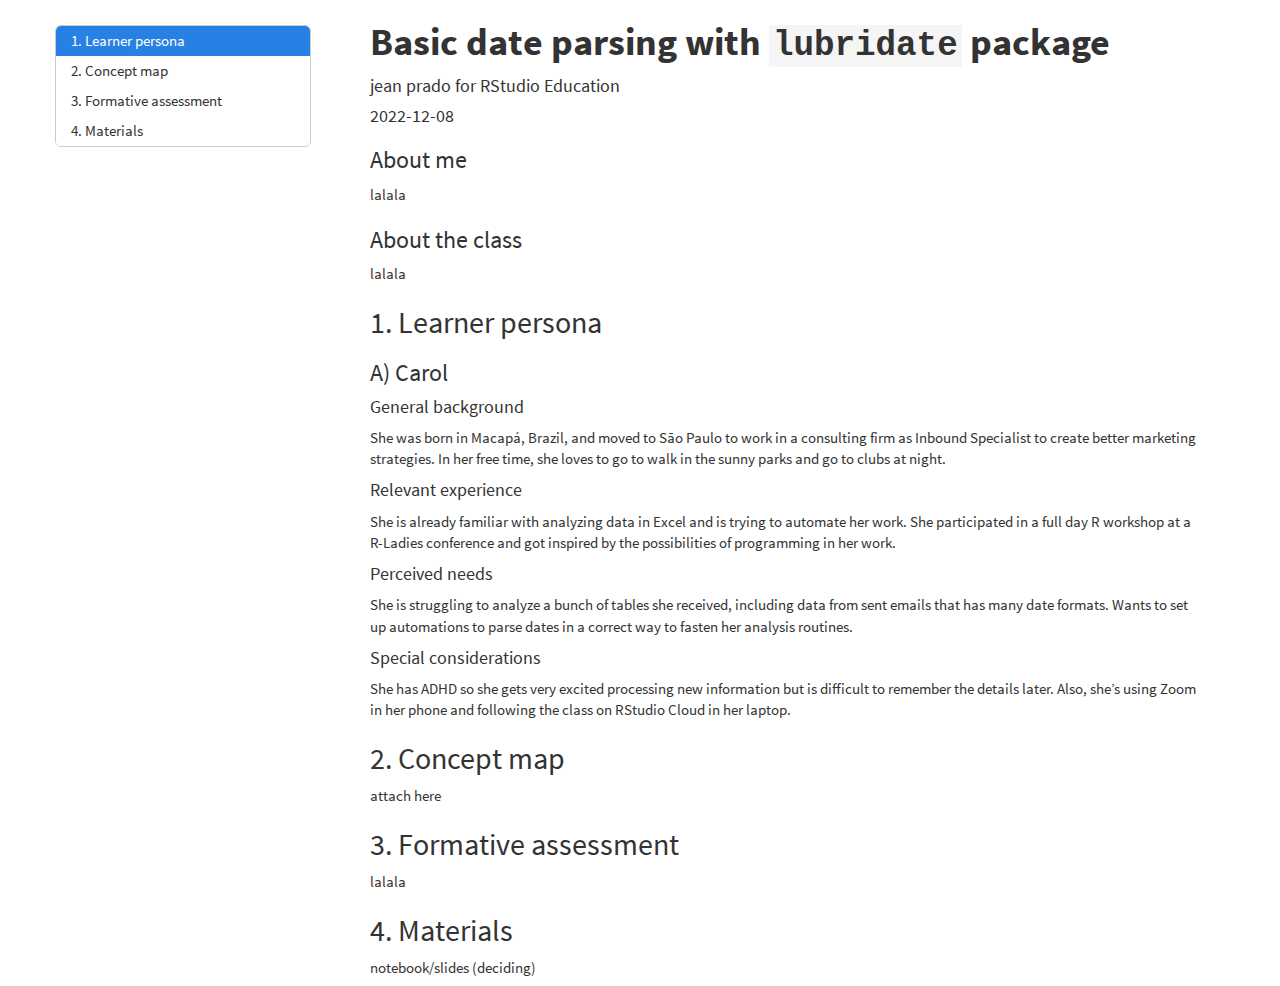
==== class/index.html @ f77a899c "starts class materials" ====
<!DOCTYPE html>

<html>

<head>

<meta charset="utf-8" />
<meta name="generator" content="pandoc" />
<meta http-equiv="X-UA-Compatible" content="IE=EDGE" />


<meta name="author" content="jean prado for RStudio Education" />

<meta name="date" content="2022-12-08" />

<title>Basic date parsing with lubridate package</title>

<script>// Pandoc 2.9 adds attributes on both header and div. We remove the former (to
// be compatible with the behavior of Pandoc < 2.8).
document.addEventListener('DOMContentLoaded', function(e) {
  var hs = document.querySelectorAll("div.section[class*='level'] > :first-child");
  var i, h, a;
  for (i = 0; i < hs.length; i++) {
    h = hs[i];
    if (!/^h[1-6]$/i.test(h.tagName)) continue;  // it should be a header h1-h6
    a = h.attributes;
    while (a.length > 0) h.removeAttribute(a[0].name);
  }
});
</script>
<script>/*! jQuery v3.6.0 | (c) OpenJS Foundation and other contributors | jquery.org/license */
!function(e,t){"use strict";"object"==typeof module&&"object"==typeof module.exports?module.exports=e.document?t(e,!0):function(e){if(!e.document)throw new Error("jQuery requires a window with a document");return t(e)}:t(e)}("undefined"!=typeof window?window:this,function(C,e){"use strict";var t=[],r=Object.getPrototypeOf,s=t.slice,g=t.flat?function(e){return t.flat.call(e)}:function(e){return t.concat.apply([],e)},u=t.push,i=t.indexOf,n={},o=n.toString,v=n.hasOwnProperty,a=v.toString,l=a.call(Object),y={},m=function(e){return"function"==typeof e&&"number"!=typeof e.nodeType&&"function"!=typeof e.item},x=function(e){return null!=e&&e===e.window},E=C.document,c={type:!0,src:!0,nonce:!0,noModule:!0};function b(e,t,n){var r,i,o=(n=n||E).createElement("script");if(o.text=e,t)for(r in c)(i=t[r]||t.getAttribute&&t.getAttribute(r))&&o.setAttribute(r,i);n.head.appendChild(o).parentNode.removeChild(o)}function w(e){return null==e?e+"":"object"==typeof e||"function"==typeof e?n[o.call(e)]||"object":typeof e}var f="3.6.0",S=function(e,t){return new S.fn.init(e,t)};function p(e){var t=!!e&&"length"in e&&e.length,n=w(e);return!m(e)&&!x(e)&&("array"===n||0===t||"number"==typeof t&&0<t&&t-1 in e)}S.fn=S.prototype={jquery:f,constructor:S,length:0,toArray:function(){return s.call(this)},get:function(e){return null==e?s.call(this):e<0?this[e+this.length]:this[e]},pushStack:function(e){var t=S.merge(this.constructor(),e);return t.prevObject=this,t},each:function(e){return S.each(this,e)},map:function(n){return this.pushStack(S.map(this,function(e,t){return n.call(e,t,e)}))},slice:function(){return this.pushStack(s.apply(this,arguments))},first:function(){return this.eq(0)},last:function(){return this.eq(-1)},even:function(){return this.pushStack(S.grep(this,function(e,t){return(t+1)%2}))},odd:function(){return this.pushStack(S.grep(this,function(e,t){return t%2}))},eq:function(e){var t=this.length,n=+e+(e<0?t:0);return this.pushStack(0<=n&&n<t?[this[n]]:[])},end:function(){return this.prevObject||this.constructor()},push:u,sort:t.sort,splice:t.splice},S.extend=S.fn.extend=function(){var e,t,n,r,i,o,a=arguments[0]||{},s=1,u=arguments.length,l=!1;for("boolean"==typeof a&&(l=a,a=arguments[s]||{},s++),"object"==typeof a||m(a)||(a={}),s===u&&(a=this,s--);s<u;s++)if(null!=(e=arguments[s]))for(t in e)r=e[t],"__proto__"!==t&&a!==r&&(l&&r&&(S.isPlainObject(r)||(i=Array.isArray(r)))?(n=a[t],o=i&&!Array.isArray(n)?[]:i||S.isPlainObject(n)?n:{},i=!1,a[t]=S.extend(l,o,r)):void 0!==r&&(a[t]=r));return a},S.extend({expando:"jQuery"+(f+Math.random()).replace(/\D/g,""),isReady:!0,error:function(e){throw new Error(e)},noop:function(){},isPlainObject:function(e){var t,n;return!(!e||"[object Object]"!==o.call(e))&&(!(t=r(e))||"function"==typeof(n=v.call(t,"constructor")&&t.constructor)&&a.call(n)===l)},isEmptyObject:function(e){var t;for(t in e)return!1;return!0},globalEval:function(e,t,n){b(e,{nonce:t&&t.nonce},n)},each:function(e,t){var n,r=0;if(p(e)){for(n=e.length;r<n;r++)if(!1===t.call(e[r],r,e[r]))break}else for(r in e)if(!1===t.call(e[r],r,e[r]))break;return e},makeArray:function(e,t){var n=t||[];return null!=e&&(p(Object(e))?S.merge(n,"string"==typeof e?[e]:e):u.call(n,e)),n},inArray:function(e,t,n){return null==t?-1:i.call(t,e,n)},merge:function(e,t){for(var n=+t.length,r=0,i=e.length;r<n;r++)e[i++]=t[r];return e.length=i,e},grep:function(e,t,n){for(var r=[],i=0,o=e.length,a=!n;i<o;i++)!t(e[i],i)!==a&&r.push(e[i]);return r},map:function(e,t,n){var r,i,o=0,a=[];if(p(e))for(r=e.length;o<r;o++)null!=(i=t(e[o],o,n))&&a.push(i);else for(o in e)null!=(i=t(e[o],o,n))&&a.push(i);return g(a)},guid:1,support:y}),"function"==typeof Symbol&&(S.fn[Symbol.iterator]=t[Symbol.iterator]),S.each("Boolean Number String Function Array Date RegExp Object Error Symbol".split(" "),function(e,t){n["[object "+t+"]"]=t.toLowerCase()});var d=function(n){var e,d,b,o,i,h,f,g,w,u,l,T,C,a,E,v,s,c,y,S="sizzle"+1*new Date,p=n.document,k=0,r=0,m=ue(),x=ue(),A=ue(),N=ue(),j=function(e,t){return e===t&&(l=!0),0},D={}.hasOwnProperty,t=[],q=t.pop,L=t.push,H=t.push,O=t.slice,P=function(e,t){for(var n=0,r=e.length;n<r;n++)if(e[n]===t)return n;return-1},R="checked|selected|async|autofocus|autoplay|controls|defer|disabled|hidden|ismap|loop|multiple|open|readonly|required|scoped",M="[\\x20\\t\\r\\n\\f]",I="(?:\\\\[\\da-fA-F]{1,6}"+M+"?|\\\\[^\\r\\n\\f]|[\\w-]|[^\0-\\x7f])+",W="\\["+M+"*("+I+")(?:"+M+"*([*^$|!~]?=)"+M+"*(?:'((?:\\\\.|[^\\\\'])*)'|\"((?:\\\\.|[^\\\\\"])*)\"|("+I+"))|)"+M+"*\\]",F=":("+I+")(?:\\((('((?:\\\\.|[^\\\\'])*)'|\"((?:\\\\.|[^\\\\\"])*)\")|((?:\\\\.|[^\\\\()[\\]]|"+W+")*)|.*)\\)|)",B=new RegExp(M+"+","g"),$=new RegExp("^"+M+"+|((?:^|[^\\\\])(?:\\\\.)*)"+M+"+$","g"),_=new RegExp("^"+M+"*,"+M+"*"),z=new RegExp("^"+M+"*([>+~]|"+M+")"+M+"*"),U=new RegExp(M+"|>"),X=new RegExp(F),V=new RegExp("^"+I+"$"),G={ID:new RegExp("^#("+I+")"),CLASS:new RegExp("^\\.("+I+")"),TAG:new RegExp("^("+I+"|[*])"),ATTR:new RegExp("^"+W),PSEUDO:new RegExp("^"+F),CHILD:new RegExp("^:(only|first|last|nth|nth-last)-(child|of-type)(?:\\("+M+"*(even|odd|(([+-]|)(\\d*)n|)"+M+"*(?:([+-]|)"+M+"*(\\d+)|))"+M+"*\\)|)","i"),bool:new RegExp("^(?:"+R+")$","i"),needsContext:new RegExp("^"+M+"*[>+~]|:(even|odd|eq|gt|lt|nth|first|last)(?:\\("+M+"*((?:-\\d)?\\d*)"+M+"*\\)|)(?=[^-]|$)","i")},Y=/HTML$/i,Q=/^(?:input|select|textarea|button)$/i,J=/^h\d$/i,K=/^[^{]+\{\s*\[native \w/,Z=/^(?:#([\w-]+)|(\w+)|\.([\w-]+))$/,ee=/[+~]/,te=new RegExp("\\\\[\\da-fA-F]{1,6}"+M+"?|\\\\([^\\r\\n\\f])","g"),ne=function(e,t){var n="0x"+e.slice(1)-65536;return t||(n<0?String.fromCharCode(n+65536):String.fromCharCode(n>>10|55296,1023&n|56320))},re=/([\0-\x1f\x7f]|^-?\d)|^-$|[^\0-\x1f\x7f-\uFFFF\w-]/g,ie=function(e,t){return t?"\0"===e?"\ufffd":e.slice(0,-1)+"\\"+e.charCodeAt(e.length-1).toString(16)+" ":"\\"+e},oe=function(){T()},ae=be(function(e){return!0===e.disabled&&"fieldset"===e.nodeName.toLowerCase()},{dir:"parentNode",next:"legend"});try{H.apply(t=O.call(p.childNodes),p.childNodes),t[p.childNodes.length].nodeType}catch(e){H={apply:t.length?function(e,t){L.apply(e,O.call(t))}:function(e,t){var n=e.length,r=0;while(e[n++]=t[r++]);e.length=n-1}}}function se(t,e,n,r){var i,o,a,s,u,l,c,f=e&&e.ownerDocument,p=e?e.nodeType:9;if(n=n||[],"string"!=typeof t||!t||1!==p&&9!==p&&11!==p)return n;if(!r&&(T(e),e=e||C,E)){if(11!==p&&(u=Z.exec(t)))if(i=u[1]){if(9===p){if(!(a=e.getElementById(i)))return n;if(a.id===i)return n.push(a),n}else if(f&&(a=f.getElementById(i))&&y(e,a)&&a.id===i)return n.push(a),n}else{if(u[2])return H.apply(n,e.getElementsByTagName(t)),n;if((i=u[3])&&d.getElementsByClassName&&e.getElementsByClassName)return H.apply(n,e.getElementsByClassName(i)),n}if(d.qsa&&!N[t+" "]&&(!v||!v.test(t))&&(1!==p||"object"!==e.nodeName.toLowerCase())){if(c=t,f=e,1===p&&(U.test(t)||z.test(t))){(f=ee.test(t)&&ye(e.parentNode)||e)===e&&d.scope||((s=e.getAttribute("id"))?s=s.replace(re,ie):e.setAttribute("id",s=S)),o=(l=h(t)).length;while(o--)l[o]=(s?"#"+s:":scope")+" "+xe(l[o]);c=l.join(",")}try{return H.apply(n,f.querySelectorAll(c)),n}catch(e){N(t,!0)}finally{s===S&&e.removeAttribute("id")}}}return g(t.replace($,"$1"),e,n,r)}function ue(){var r=[];return function e(t,n){return r.push(t+" ")>b.cacheLength&&delete e[r.shift()],e[t+" "]=n}}function le(e){return e[S]=!0,e}function ce(e){var t=C.createElement("fieldset");try{return!!e(t)}catch(e){return!1}finally{t.parentNode&&t.parentNode.removeChild(t),t=null}}function fe(e,t){var n=e.split("|"),r=n.length;while(r--)b.attrHandle[n[r]]=t}function pe(e,t){var n=t&&e,r=n&&1===e.nodeType&&1===t.nodeType&&e.sourceIndex-t.sourceIndex;if(r)return r;if(n)while(n=n.nextSibling)if(n===t)return-1;return e?1:-1}function de(t){return function(e){return"input"===e.nodeName.toLowerCase()&&e.type===t}}function he(n){return function(e){var t=e.nodeName.toLowerCase();return("input"===t||"button"===t)&&e.type===n}}function ge(t){return function(e){return"form"in e?e.parentNode&&!1===e.disabled?"label"in e?"label"in e.parentNode?e.parentNode.disabled===t:e.disabled===t:e.isDisabled===t||e.isDisabled!==!t&&ae(e)===t:e.disabled===t:"label"in e&&e.disabled===t}}function ve(a){return le(function(o){return o=+o,le(function(e,t){var n,r=a([],e.length,o),i=r.length;while(i--)e[n=r[i]]&&(e[n]=!(t[n]=e[n]))})})}function ye(e){return e&&"undefined"!=typeof e.getElementsByTagName&&e}for(e in d=se.support={},i=se.isXML=function(e){var t=e&&e.namespaceURI,n=e&&(e.ownerDocument||e).documentElement;return!Y.test(t||n&&n.nodeName||"HTML")},T=se.setDocument=function(e){var t,n,r=e?e.ownerDocument||e:p;return r!=C&&9===r.nodeType&&r.documentElement&&(a=(C=r).documentElement,E=!i(C),p!=C&&(n=C.defaultView)&&n.top!==n&&(n.addEventListener?n.addEventListener("unload",oe,!1):n.attachEvent&&n.attachEvent("onunload",oe)),d.scope=ce(function(e){return a.appendChild(e).appendChild(C.createElement("div")),"undefined"!=typeof e.querySelectorAll&&!e.querySelectorAll(":scope fieldset div").length}),d.attributes=ce(function(e){return e.className="i",!e.getAttribute("className")}),d.getElementsByTagName=ce(function(e){return e.appendChild(C.createComment("")),!e.getElementsByTagName("*").length}),d.getElementsByClassName=K.test(C.getElementsByClassName),d.getById=ce(function(e){return a.appendChild(e).id=S,!C.getElementsByName||!C.getElementsByName(S).length}),d.getById?(b.filter.ID=function(e){var t=e.replace(te,ne);return function(e){return e.getAttribute("id")===t}},b.find.ID=function(e,t){if("undefined"!=typeof t.getElementById&&E){var n=t.getElementById(e);return n?[n]:[]}}):(b.filter.ID=function(e){var n=e.replace(te,ne);return function(e){var t="undefined"!=typeof e.getAttributeNode&&e.getAttributeNode("id");return t&&t.value===n}},b.find.ID=function(e,t){if("undefined"!=typeof t.getElementById&&E){var n,r,i,o=t.getElementById(e);if(o){if((n=o.getAttributeNode("id"))&&n.value===e)return[o];i=t.getElementsByName(e),r=0;while(o=i[r++])if((n=o.getAttributeNode("id"))&&n.value===e)return[o]}return[]}}),b.find.TAG=d.getElementsByTagName?function(e,t){return"undefined"!=typeof t.getElementsByTagName?t.getElementsByTagName(e):d.qsa?t.querySelectorAll(e):void 0}:function(e,t){var n,r=[],i=0,o=t.getElementsByTagName(e);if("*"===e){while(n=o[i++])1===n.nodeType&&r.push(n);return r}return o},b.find.CLASS=d.getElementsByClassName&&function(e,t){if("undefined"!=typeof t.getElementsByClassName&&E)return t.getElementsByClassName(e)},s=[],v=[],(d.qsa=K.test(C.querySelectorAll))&&(ce(function(e){var t;a.appendChild(e).innerHTML="<a id='"+S+"'></a><select id='"+S+"-\r\\' msallowcapture=''><option selected=''></option></select>",e.querySelectorAll("[msallowcapture^='']").length&&v.push("[*^$]="+M+"*(?:''|\"\")"),e.querySelectorAll("[selected]").length||v.push("\\["+M+"*(?:value|"+R+")"),e.querySelectorAll("[id~="+S+"-]").length||v.push("~="),(t=C.createElement("input")).setAttribute("name",""),e.appendChild(t),e.querySelectorAll("[name='']").length||v.push("\\["+M+"*name"+M+"*="+M+"*(?:''|\"\")"),e.querySelectorAll(":checked").length||v.push(":checked"),e.querySelectorAll("a#"+S+"+*").length||v.push(".#.+[+~]"),e.querySelectorAll("\\\f"),v.push("[\\r\\n\\f]")}),ce(function(e){e.innerHTML="<a href='' disabled='disabled'></a><select disabled='disabled'><option/></select>";var t=C.createElement("input");t.setAttribute("type","hidden"),e.appendChild(t).setAttribute("name","D"),e.querySelectorAll("[name=d]").length&&v.push("name"+M+"*[*^$|!~]?="),2!==e.querySelectorAll(":enabled").length&&v.push(":enabled",":disabled"),a.appendChild(e).disabled=!0,2!==e.querySelectorAll(":disabled").length&&v.push(":enabled",":disabled"),e.querySelectorAll("*,:x"),v.push(",.*:")})),(d.matchesSelector=K.test(c=a.matches||a.webkitMatchesSelector||a.mozMatchesSelector||a.oMatchesSelector||a.msMatchesSelector))&&ce(function(e){d.disconnectedMatch=c.call(e,"*"),c.call(e,"[s!='']:x"),s.push("!=",F)}),v=v.length&&new RegExp(v.join("|")),s=s.length&&new RegExp(s.join("|")),t=K.test(a.compareDocumentPosition),y=t||K.test(a.contains)?function(e,t){var n=9===e.nodeType?e.documentElement:e,r=t&&t.parentNode;return e===r||!(!r||1!==r.nodeType||!(n.contains?n.contains(r):e.compareDocumentPosition&&16&e.compareDocumentPosition(r)))}:function(e,t){if(t)while(t=t.parentNode)if(t===e)return!0;return!1},j=t?function(e,t){if(e===t)return l=!0,0;var n=!e.compareDocumentPosition-!t.compareDocumentPosition;return n||(1&(n=(e.ownerDocument||e)==(t.ownerDocument||t)?e.compareDocumentPosition(t):1)||!d.sortDetached&&t.compareDocumentPosition(e)===n?e==C||e.ownerDocument==p&&y(p,e)?-1:t==C||t.ownerDocument==p&&y(p,t)?1:u?P(u,e)-P(u,t):0:4&n?-1:1)}:function(e,t){if(e===t)return l=!0,0;var n,r=0,i=e.parentNode,o=t.parentNode,a=[e],s=[t];if(!i||!o)return e==C?-1:t==C?1:i?-1:o?1:u?P(u,e)-P(u,t):0;if(i===o)return pe(e,t);n=e;while(n=n.parentNode)a.unshift(n);n=t;while(n=n.parentNode)s.unshift(n);while(a[r]===s[r])r++;return r?pe(a[r],s[r]):a[r]==p?-1:s[r]==p?1:0}),C},se.matches=function(e,t){return se(e,null,null,t)},se.matchesSelector=function(e,t){if(T(e),d.matchesSelector&&E&&!N[t+" "]&&(!s||!s.test(t))&&(!v||!v.test(t)))try{var n=c.call(e,t);if(n||d.disconnectedMatch||e.document&&11!==e.document.nodeType)return n}catch(e){N(t,!0)}return 0<se(t,C,null,[e]).length},se.contains=function(e,t){return(e.ownerDocument||e)!=C&&T(e),y(e,t)},se.attr=function(e,t){(e.ownerDocument||e)!=C&&T(e);var n=b.attrHandle[t.toLowerCase()],r=n&&D.call(b.attrHandle,t.toLowerCase())?n(e,t,!E):void 0;return void 0!==r?r:d.attributes||!E?e.getAttribute(t):(r=e.getAttributeNode(t))&&r.specified?r.value:null},se.escape=function(e){return(e+"").replace(re,ie)},se.error=function(e){throw new Error("Syntax error, unrecognized expression: "+e)},se.uniqueSort=function(e){var t,n=[],r=0,i=0;if(l=!d.detectDuplicates,u=!d.sortStable&&e.slice(0),e.sort(j),l){while(t=e[i++])t===e[i]&&(r=n.push(i));while(r--)e.splice(n[r],1)}return u=null,e},o=se.getText=function(e){var t,n="",r=0,i=e.nodeType;if(i){if(1===i||9===i||11===i){if("string"==typeof e.textContent)return e.textContent;for(e=e.firstChild;e;e=e.nextSibling)n+=o(e)}else if(3===i||4===i)return e.nodeValue}else while(t=e[r++])n+=o(t);return n},(b=se.selectors={cacheLength:50,createPseudo:le,match:G,attrHandle:{},find:{},relative:{">":{dir:"parentNode",first:!0}," ":{dir:"parentNode"},"+":{dir:"previousSibling",first:!0},"~":{dir:"previousSibling"}},preFilter:{ATTR:function(e){return e[1]=e[1].replace(te,ne),e[3]=(e[3]||e[4]||e[5]||"").replace(te,ne),"~="===e[2]&&(e[3]=" "+e[3]+" "),e.slice(0,4)},CHILD:function(e){return e[1]=e[1].toLowerCase(),"nth"===e[1].slice(0,3)?(e[3]||se.error(e[0]),e[4]=+(e[4]?e[5]+(e[6]||1):2*("even"===e[3]||"odd"===e[3])),e[5]=+(e[7]+e[8]||"odd"===e[3])):e[3]&&se.error(e[0]),e},PSEUDO:function(e){var t,n=!e[6]&&e[2];return G.CHILD.test(e[0])?null:(e[3]?e[2]=e[4]||e[5]||"":n&&X.test(n)&&(t=h(n,!0))&&(t=n.indexOf(")",n.length-t)-n.length)&&(e[0]=e[0].slice(0,t),e[2]=n.slice(0,t)),e.slice(0,3))}},filter:{TAG:function(e){var t=e.replace(te,ne).toLowerCase();return"*"===e?function(){return!0}:function(e){return e.nodeName&&e.nodeName.toLowerCase()===t}},CLASS:function(e){var t=m[e+" "];return t||(t=new RegExp("(^|"+M+")"+e+"("+M+"|$)"))&&m(e,function(e){return t.test("string"==typeof e.className&&e.className||"undefined"!=typeof e.getAttribute&&e.getAttribute("class")||"")})},ATTR:function(n,r,i){return function(e){var t=se.attr(e,n);return null==t?"!="===r:!r||(t+="","="===r?t===i:"!="===r?t!==i:"^="===r?i&&0===t.indexOf(i):"*="===r?i&&-1<t.indexOf(i):"$="===r?i&&t.slice(-i.length)===i:"~="===r?-1<(" "+t.replace(B," ")+" ").indexOf(i):"|="===r&&(t===i||t.slice(0,i.length+1)===i+"-"))}},CHILD:function(h,e,t,g,v){var y="nth"!==h.slice(0,3),m="last"!==h.slice(-4),x="of-type"===e;return 1===g&&0===v?function(e){return!!e.parentNode}:function(e,t,n){var r,i,o,a,s,u,l=y!==m?"nextSibling":"previousSibling",c=e.parentNode,f=x&&e.nodeName.toLowerCase(),p=!n&&!x,d=!1;if(c){if(y){while(l){a=e;while(a=a[l])if(x?a.nodeName.toLowerCase()===f:1===a.nodeType)return!1;u=l="only"===h&&!u&&"nextSibling"}return!0}if(u=[m?c.firstChild:c.lastChild],m&&p){d=(s=(r=(i=(o=(a=c)[S]||(a[S]={}))[a.uniqueID]||(o[a.uniqueID]={}))[h]||[])[0]===k&&r[1])&&r[2],a=s&&c.childNodes[s];while(a=++s&&a&&a[l]||(d=s=0)||u.pop())if(1===a.nodeType&&++d&&a===e){i[h]=[k,s,d];break}}else if(p&&(d=s=(r=(i=(o=(a=e)[S]||(a[S]={}))[a.uniqueID]||(o[a.uniqueID]={}))[h]||[])[0]===k&&r[1]),!1===d)while(a=++s&&a&&a[l]||(d=s=0)||u.pop())if((x?a.nodeName.toLowerCase()===f:1===a.nodeType)&&++d&&(p&&((i=(o=a[S]||(a[S]={}))[a.uniqueID]||(o[a.uniqueID]={}))[h]=[k,d]),a===e))break;return(d-=v)===g||d%g==0&&0<=d/g}}},PSEUDO:function(e,o){var t,a=b.pseudos[e]||b.setFilters[e.toLowerCase()]||se.error("unsupported pseudo: "+e);return a[S]?a(o):1<a.length?(t=[e,e,"",o],b.setFilters.hasOwnProperty(e.toLowerCase())?le(function(e,t){var n,r=a(e,o),i=r.length;while(i--)e[n=P(e,r[i])]=!(t[n]=r[i])}):function(e){return a(e,0,t)}):a}},pseudos:{not:le(function(e){var r=[],i=[],s=f(e.replace($,"$1"));return s[S]?le(function(e,t,n,r){var i,o=s(e,null,r,[]),a=e.length;while(a--)(i=o[a])&&(e[a]=!(t[a]=i))}):function(e,t,n){return r[0]=e,s(r,null,n,i),r[0]=null,!i.pop()}}),has:le(function(t){return function(e){return 0<se(t,e).length}}),contains:le(function(t){return t=t.replace(te,ne),function(e){return-1<(e.textContent||o(e)).indexOf(t)}}),lang:le(function(n){return V.test(n||"")||se.error("unsupported lang: "+n),n=n.replace(te,ne).toLowerCase(),function(e){var t;do{if(t=E?e.lang:e.getAttribute("xml:lang")||e.getAttribute("lang"))return(t=t.toLowerCase())===n||0===t.indexOf(n+"-")}while((e=e.parentNode)&&1===e.nodeType);return!1}}),target:function(e){var t=n.location&&n.location.hash;return t&&t.slice(1)===e.id},root:function(e){return e===a},focus:function(e){return e===C.activeElement&&(!C.hasFocus||C.hasFocus())&&!!(e.type||e.href||~e.tabIndex)},enabled:ge(!1),disabled:ge(!0),checked:function(e){var t=e.nodeName.toLowerCase();return"input"===t&&!!e.checked||"option"===t&&!!e.selected},selected:function(e){return e.parentNode&&e.parentNode.selectedIndex,!0===e.selected},empty:function(e){for(e=e.firstChild;e;e=e.nextSibling)if(e.nodeType<6)return!1;return!0},parent:function(e){return!b.pseudos.empty(e)},header:function(e){return J.test(e.nodeName)},input:function(e){return Q.test(e.nodeName)},button:function(e){var t=e.nodeName.toLowerCase();return"input"===t&&"button"===e.type||"button"===t},text:function(e){var t;return"input"===e.nodeName.toLowerCase()&&"text"===e.type&&(null==(t=e.getAttribute("type"))||"text"===t.toLowerCase())},first:ve(function(){return[0]}),last:ve(function(e,t){return[t-1]}),eq:ve(function(e,t,n){return[n<0?n+t:n]}),even:ve(function(e,t){for(var n=0;n<t;n+=2)e.push(n);return e}),odd:ve(function(e,t){for(var n=1;n<t;n+=2)e.push(n);return e}),lt:ve(function(e,t,n){for(var r=n<0?n+t:t<n?t:n;0<=--r;)e.push(r);return e}),gt:ve(function(e,t,n){for(var r=n<0?n+t:n;++r<t;)e.push(r);return e})}}).pseudos.nth=b.pseudos.eq,{radio:!0,checkbox:!0,file:!0,password:!0,image:!0})b.pseudos[e]=de(e);for(e in{submit:!0,reset:!0})b.pseudos[e]=he(e);function me(){}function xe(e){for(var t=0,n=e.length,r="";t<n;t++)r+=e[t].value;return r}function be(s,e,t){var u=e.dir,l=e.next,c=l||u,f=t&&"parentNode"===c,p=r++;return e.first?function(e,t,n){while(e=e[u])if(1===e.nodeType||f)return s(e,t,n);return!1}:function(e,t,n){var r,i,o,a=[k,p];if(n){while(e=e[u])if((1===e.nodeType||f)&&s(e,t,n))return!0}else while(e=e[u])if(1===e.nodeType||f)if(i=(o=e[S]||(e[S]={}))[e.uniqueID]||(o[e.uniqueID]={}),l&&l===e.nodeName.toLowerCase())e=e[u]||e;else{if((r=i[c])&&r[0]===k&&r[1]===p)return a[2]=r[2];if((i[c]=a)[2]=s(e,t,n))return!0}return!1}}function we(i){return 1<i.length?function(e,t,n){var r=i.length;while(r--)if(!i[r](e,t,n))return!1;return!0}:i[0]}function Te(e,t,n,r,i){for(var o,a=[],s=0,u=e.length,l=null!=t;s<u;s++)(o=e[s])&&(n&&!n(o,r,i)||(a.push(o),l&&t.push(s)));return a}function Ce(d,h,g,v,y,e){return v&&!v[S]&&(v=Ce(v)),y&&!y[S]&&(y=Ce(y,e)),le(function(e,t,n,r){var i,o,a,s=[],u=[],l=t.length,c=e||function(e,t,n){for(var r=0,i=t.length;r<i;r++)se(e,t[r],n);return n}(h||"*",n.nodeType?[n]:n,[]),f=!d||!e&&h?c:Te(c,s,d,n,r),p=g?y||(e?d:l||v)?[]:t:f;if(g&&g(f,p,n,r),v){i=Te(p,u),v(i,[],n,r),o=i.length;while(o--)(a=i[o])&&(p[u[o]]=!(f[u[o]]=a))}if(e){if(y||d){if(y){i=[],o=p.length;while(o--)(a=p[o])&&i.push(f[o]=a);y(null,p=[],i,r)}o=p.length;while(o--)(a=p[o])&&-1<(i=y?P(e,a):s[o])&&(e[i]=!(t[i]=a))}}else p=Te(p===t?p.splice(l,p.length):p),y?y(null,t,p,r):H.apply(t,p)})}function Ee(e){for(var i,t,n,r=e.length,o=b.relative[e[0].type],a=o||b.relative[" "],s=o?1:0,u=be(function(e){return e===i},a,!0),l=be(function(e){return-1<P(i,e)},a,!0),c=[function(e,t,n){var r=!o&&(n||t!==w)||((i=t).nodeType?u(e,t,n):l(e,t,n));return i=null,r}];s<r;s++)if(t=b.relative[e[s].type])c=[be(we(c),t)];else{if((t=b.filter[e[s].type].apply(null,e[s].matches))[S]){for(n=++s;n<r;n++)if(b.relative[e[n].type])break;return Ce(1<s&&we(c),1<s&&xe(e.slice(0,s-1).concat({value:" "===e[s-2].type?"*":""})).replace($,"$1"),t,s<n&&Ee(e.slice(s,n)),n<r&&Ee(e=e.slice(n)),n<r&&xe(e))}c.push(t)}return we(c)}return me.prototype=b.filters=b.pseudos,b.setFilters=new me,h=se.tokenize=function(e,t){var n,r,i,o,a,s,u,l=x[e+" "];if(l)return t?0:l.slice(0);a=e,s=[],u=b.preFilter;while(a){for(o in n&&!(r=_.exec(a))||(r&&(a=a.slice(r[0].length)||a),s.push(i=[])),n=!1,(r=z.exec(a))&&(n=r.shift(),i.push({value:n,type:r[0].replace($," ")}),a=a.slice(n.length)),b.filter)!(r=G[o].exec(a))||u[o]&&!(r=u[o](r))||(n=r.shift(),i.push({value:n,type:o,matches:r}),a=a.slice(n.length));if(!n)break}return t?a.length:a?se.error(e):x(e,s).slice(0)},f=se.compile=function(e,t){var n,v,y,m,x,r,i=[],o=[],a=A[e+" "];if(!a){t||(t=h(e)),n=t.length;while(n--)(a=Ee(t[n]))[S]?i.push(a):o.push(a);(a=A(e,(v=o,m=0<(y=i).length,x=0<v.length,r=function(e,t,n,r,i){var o,a,s,u=0,l="0",c=e&&[],f=[],p=w,d=e||x&&b.find.TAG("*",i),h=k+=null==p?1:Math.random()||.1,g=d.length;for(i&&(w=t==C||t||i);l!==g&&null!=(o=d[l]);l++){if(x&&o){a=0,t||o.ownerDocument==C||(T(o),n=!E);while(s=v[a++])if(s(o,t||C,n)){r.push(o);break}i&&(k=h)}m&&((o=!s&&o)&&u--,e&&c.push(o))}if(u+=l,m&&l!==u){a=0;while(s=y[a++])s(c,f,t,n);if(e){if(0<u)while(l--)c[l]||f[l]||(f[l]=q.call(r));f=Te(f)}H.apply(r,f),i&&!e&&0<f.length&&1<u+y.length&&se.uniqueSort(r)}return i&&(k=h,w=p),c},m?le(r):r))).selector=e}return a},g=se.select=function(e,t,n,r){var i,o,a,s,u,l="function"==typeof e&&e,c=!r&&h(e=l.selector||e);if(n=n||[],1===c.length){if(2<(o=c[0]=c[0].slice(0)).length&&"ID"===(a=o[0]).type&&9===t.nodeType&&E&&b.relative[o[1].type]){if(!(t=(b.find.ID(a.matches[0].replace(te,ne),t)||[])[0]))return n;l&&(t=t.parentNode),e=e.slice(o.shift().value.length)}i=G.needsContext.test(e)?0:o.length;while(i--){if(a=o[i],b.relative[s=a.type])break;if((u=b.find[s])&&(r=u(a.matches[0].replace(te,ne),ee.test(o[0].type)&&ye(t.parentNode)||t))){if(o.splice(i,1),!(e=r.length&&xe(o)))return H.apply(n,r),n;break}}}return(l||f(e,c))(r,t,!E,n,!t||ee.test(e)&&ye(t.parentNode)||t),n},d.sortStable=S.split("").sort(j).join("")===S,d.detectDuplicates=!!l,T(),d.sortDetached=ce(function(e){return 1&e.compareDocumentPosition(C.createElement("fieldset"))}),ce(function(e){return e.innerHTML="<a href='#'></a>","#"===e.firstChild.getAttribute("href")})||fe("type|href|height|width",function(e,t,n){if(!n)return e.getAttribute(t,"type"===t.toLowerCase()?1:2)}),d.attributes&&ce(function(e){return e.innerHTML="<input/>",e.firstChild.setAttribute("value",""),""===e.firstChild.getAttribute("value")})||fe("value",function(e,t,n){if(!n&&"input"===e.nodeName.toLowerCase())return e.defaultValue}),ce(function(e){return null==e.getAttribute("disabled")})||fe(R,function(e,t,n){var r;if(!n)return!0===e[t]?t.toLowerCase():(r=e.getAttributeNode(t))&&r.specified?r.value:null}),se}(C);S.find=d,S.expr=d.selectors,S.expr[":"]=S.expr.pseudos,S.uniqueSort=S.unique=d.uniqueSort,S.text=d.getText,S.isXMLDoc=d.isXML,S.contains=d.contains,S.escapeSelector=d.escape;var h=function(e,t,n){var r=[],i=void 0!==n;while((e=e[t])&&9!==e.nodeType)if(1===e.nodeType){if(i&&S(e).is(n))break;r.push(e)}return r},T=function(e,t){for(var n=[];e;e=e.nextSibling)1===e.nodeType&&e!==t&&n.push(e);return n},k=S.expr.match.needsContext;function A(e,t){return e.nodeName&&e.nodeName.toLowerCase()===t.toLowerCase()}var N=/^<([a-z][^\/\0>:\x20\t\r\n\f]*)[\x20\t\r\n\f]*\/?>(?:<\/\1>|)$/i;function j(e,n,r){return m(n)?S.grep(e,function(e,t){return!!n.call(e,t,e)!==r}):n.nodeType?S.grep(e,function(e){return e===n!==r}):"string"!=typeof n?S.grep(e,function(e){return-1<i.call(n,e)!==r}):S.filter(n,e,r)}S.filter=function(e,t,n){var r=t[0];return n&&(e=":not("+e+")"),1===t.length&&1===r.nodeType?S.find.matchesSelector(r,e)?[r]:[]:S.find.matches(e,S.grep(t,function(e){return 1===e.nodeType}))},S.fn.extend({find:function(e){var t,n,r=this.length,i=this;if("string"!=typeof e)return this.pushStack(S(e).filter(function(){for(t=0;t<r;t++)if(S.contains(i[t],this))return!0}));for(n=this.pushStack([]),t=0;t<r;t++)S.find(e,i[t],n);return 1<r?S.uniqueSort(n):n},filter:function(e){return this.pushStack(j(this,e||[],!1))},not:function(e){return this.pushStack(j(this,e||[],!0))},is:function(e){return!!j(this,"string"==typeof e&&k.test(e)?S(e):e||[],!1).length}});var D,q=/^(?:\s*(<[\w\W]+>)[^>]*|#([\w-]+))$/;(S.fn.init=function(e,t,n){var r,i;if(!e)return this;if(n=n||D,"string"==typeof e){if(!(r="<"===e[0]&&">"===e[e.length-1]&&3<=e.length?[null,e,null]:q.exec(e))||!r[1]&&t)return!t||t.jquery?(t||n).find(e):this.constructor(t).find(e);if(r[1]){if(t=t instanceof S?t[0]:t,S.merge(this,S.parseHTML(r[1],t&&t.nodeType?t.ownerDocument||t:E,!0)),N.test(r[1])&&S.isPlainObject(t))for(r in t)m(this[r])?this[r](t[r]):this.attr(r,t[r]);return this}return(i=E.getElementById(r[2]))&&(this[0]=i,this.length=1),this}return e.nodeType?(this[0]=e,this.length=1,this):m(e)?void 0!==n.ready?n.ready(e):e(S):S.makeArray(e,this)}).prototype=S.fn,D=S(E);var L=/^(?:parents|prev(?:Until|All))/,H={children:!0,contents:!0,next:!0,prev:!0};function O(e,t){while((e=e[t])&&1!==e.nodeType);return e}S.fn.extend({has:function(e){var t=S(e,this),n=t.length;return this.filter(function(){for(var e=0;e<n;e++)if(S.contains(this,t[e]))return!0})},closest:function(e,t){var n,r=0,i=this.length,o=[],a="string"!=typeof e&&S(e);if(!k.test(e))for(;r<i;r++)for(n=this[r];n&&n!==t;n=n.parentNode)if(n.nodeType<11&&(a?-1<a.index(n):1===n.nodeType&&S.find.matchesSelector(n,e))){o.push(n);break}return this.pushStack(1<o.length?S.uniqueSort(o):o)},index:function(e){return e?"string"==typeof e?i.call(S(e),this[0]):i.call(this,e.jquery?e[0]:e):this[0]&&this[0].parentNode?this.first().prevAll().length:-1},add:function(e,t){return this.pushStack(S.uniqueSort(S.merge(this.get(),S(e,t))))},addBack:function(e){return this.add(null==e?this.prevObject:this.prevObject.filter(e))}}),S.each({parent:function(e){var t=e.parentNode;return t&&11!==t.nodeType?t:null},parents:function(e){return h(e,"parentNode")},parentsUntil:function(e,t,n){return h(e,"parentNode",n)},next:function(e){return O(e,"nextSibling")},prev:function(e){return O(e,"previousSibling")},nextAll:function(e){return h(e,"nextSibling")},prevAll:function(e){return h(e,"previousSibling")},nextUntil:function(e,t,n){return h(e,"nextSibling",n)},prevUntil:function(e,t,n){return h(e,"previousSibling",n)},siblings:function(e){return T((e.parentNode||{}).firstChild,e)},children:function(e){return T(e.firstChild)},contents:function(e){return null!=e.contentDocument&&r(e.contentDocument)?e.contentDocument:(A(e,"template")&&(e=e.content||e),S.merge([],e.childNodes))}},function(r,i){S.fn[r]=function(e,t){var n=S.map(this,i,e);return"Until"!==r.slice(-5)&&(t=e),t&&"string"==typeof t&&(n=S.filter(t,n)),1<this.length&&(H[r]||S.uniqueSort(n),L.test(r)&&n.reverse()),this.pushStack(n)}});var P=/[^\x20\t\r\n\f]+/g;function R(e){return e}function M(e){throw e}function I(e,t,n,r){var i;try{e&&m(i=e.promise)?i.call(e).done(t).fail(n):e&&m(i=e.then)?i.call(e,t,n):t.apply(void 0,[e].slice(r))}catch(e){n.apply(void 0,[e])}}S.Callbacks=function(r){var e,n;r="string"==typeof r?(e=r,n={},S.each(e.match(P)||[],function(e,t){n[t]=!0}),n):S.extend({},r);var i,t,o,a,s=[],u=[],l=-1,c=function(){for(a=a||r.once,o=i=!0;u.length;l=-1){t=u.shift();while(++l<s.length)!1===s[l].apply(t[0],t[1])&&r.stopOnFalse&&(l=s.length,t=!1)}r.memory||(t=!1),i=!1,a&&(s=t?[]:"")},f={add:function(){return s&&(t&&!i&&(l=s.length-1,u.push(t)),function n(e){S.each(e,function(e,t){m(t)?r.unique&&f.has(t)||s.push(t):t&&t.length&&"string"!==w(t)&&n(t)})}(arguments),t&&!i&&c()),this},remove:function(){return S.each(arguments,function(e,t){var n;while(-1<(n=S.inArray(t,s,n)))s.splice(n,1),n<=l&&l--}),this},has:function(e){return e?-1<S.inArray(e,s):0<s.length},empty:function(){return s&&(s=[]),this},disable:function(){return a=u=[],s=t="",this},disabled:function(){return!s},lock:function(){return a=u=[],t||i||(s=t=""),this},locked:function(){return!!a},fireWith:function(e,t){return a||(t=[e,(t=t||[]).slice?t.slice():t],u.push(t),i||c()),this},fire:function(){return f.fireWith(this,arguments),this},fired:function(){return!!o}};return f},S.extend({Deferred:function(e){var o=[["notify","progress",S.Callbacks("memory"),S.Callbacks("memory"),2],["resolve","done",S.Callbacks("once memory"),S.Callbacks("once memory"),0,"resolved"],["reject","fail",S.Callbacks("once memory"),S.Callbacks("once memory"),1,"rejected"]],i="pending",a={state:function(){return i},always:function(){return s.done(arguments).fail(arguments),this},"catch":function(e){return a.then(null,e)},pipe:function(){var i=arguments;return S.Deferred(function(r){S.each(o,function(e,t){var n=m(i[t[4]])&&i[t[4]];s[t[1]](function(){var e=n&&n.apply(this,arguments);e&&m(e.promise)?e.promise().progress(r.notify).done(r.resolve).fail(r.reject):r[t[0]+"With"](this,n?[e]:arguments)})}),i=null}).promise()},then:function(t,n,r){var u=0;function l(i,o,a,s){return function(){var n=this,r=arguments,e=function(){var e,t;if(!(i<u)){if((e=a.apply(n,r))===o.promise())throw new TypeError("Thenable self-resolution");t=e&&("object"==typeof e||"function"==typeof e)&&e.then,m(t)?s?t.call(e,l(u,o,R,s),l(u,o,M,s)):(u++,t.call(e,l(u,o,R,s),l(u,o,M,s),l(u,o,R,o.notifyWith))):(a!==R&&(n=void 0,r=[e]),(s||o.resolveWith)(n,r))}},t=s?e:function(){try{e()}catch(e){S.Deferred.exceptionHook&&S.Deferred.exceptionHook(e,t.stackTrace),u<=i+1&&(a!==M&&(n=void 0,r=[e]),o.rejectWith(n,r))}};i?t():(S.Deferred.getStackHook&&(t.stackTrace=S.Deferred.getStackHook()),C.setTimeout(t))}}return S.Deferred(function(e){o[0][3].add(l(0,e,m(r)?r:R,e.notifyWith)),o[1][3].add(l(0,e,m(t)?t:R)),o[2][3].add(l(0,e,m(n)?n:M))}).promise()},promise:function(e){return null!=e?S.extend(e,a):a}},s={};return S.each(o,function(e,t){var n=t[2],r=t[5];a[t[1]]=n.add,r&&n.add(function(){i=r},o[3-e][2].disable,o[3-e][3].disable,o[0][2].lock,o[0][3].lock),n.add(t[3].fire),s[t[0]]=function(){return s[t[0]+"With"](this===s?void 0:this,arguments),this},s[t[0]+"With"]=n.fireWith}),a.promise(s),e&&e.call(s,s),s},when:function(e){var n=arguments.length,t=n,r=Array(t),i=s.call(arguments),o=S.Deferred(),a=function(t){return function(e){r[t]=this,i[t]=1<arguments.length?s.call(arguments):e,--n||o.resolveWith(r,i)}};if(n<=1&&(I(e,o.done(a(t)).resolve,o.reject,!n),"pending"===o.state()||m(i[t]&&i[t].then)))return o.then();while(t--)I(i[t],a(t),o.reject);return o.promise()}});var W=/^(Eval|Internal|Range|Reference|Syntax|Type|URI)Error$/;S.Deferred.exceptionHook=function(e,t){C.console&&C.console.warn&&e&&W.test(e.name)&&C.console.warn("jQuery.Deferred exception: "+e.message,e.stack,t)},S.readyException=function(e){C.setTimeout(function(){throw e})};var F=S.Deferred();function B(){E.removeEventListener("DOMContentLoaded",B),C.removeEventListener("load",B),S.ready()}S.fn.ready=function(e){return F.then(e)["catch"](function(e){S.readyException(e)}),this},S.extend({isReady:!1,readyWait:1,ready:function(e){(!0===e?--S.readyWait:S.isReady)||(S.isReady=!0)!==e&&0<--S.readyWait||F.resolveWith(E,[S])}}),S.ready.then=F.then,"complete"===E.readyState||"loading"!==E.readyState&&!E.documentElement.doScroll?C.setTimeout(S.ready):(E.addEventListener("DOMContentLoaded",B),C.addEventListener("load",B));var $=function(e,t,n,r,i,o,a){var s=0,u=e.length,l=null==n;if("object"===w(n))for(s in i=!0,n)$(e,t,s,n[s],!0,o,a);else if(void 0!==r&&(i=!0,m(r)||(a=!0),l&&(a?(t.call(e,r),t=null):(l=t,t=function(e,t,n){return l.call(S(e),n)})),t))for(;s<u;s++)t(e[s],n,a?r:r.call(e[s],s,t(e[s],n)));return i?e:l?t.call(e):u?t(e[0],n):o},_=/^-ms-/,z=/-([a-z])/g;function U(e,t){return t.toUpperCase()}function X(e){return e.replace(_,"ms-").replace(z,U)}var V=function(e){return 1===e.nodeType||9===e.nodeType||!+e.nodeType};function G(){this.expando=S.expando+G.uid++}G.uid=1,G.prototype={cache:function(e){var t=e[this.expando];return t||(t={},V(e)&&(e.nodeType?e[this.expando]=t:Object.defineProperty(e,this.expando,{value:t,configurable:!0}))),t},set:function(e,t,n){var r,i=this.cache(e);if("string"==typeof t)i[X(t)]=n;else for(r in t)i[X(r)]=t[r];return i},get:function(e,t){return void 0===t?this.cache(e):e[this.expando]&&e[this.expando][X(t)]},access:function(e,t,n){return void 0===t||t&&"string"==typeof t&&void 0===n?this.get(e,t):(this.set(e,t,n),void 0!==n?n:t)},remove:function(e,t){var n,r=e[this.expando];if(void 0!==r){if(void 0!==t){n=(t=Array.isArray(t)?t.map(X):(t=X(t))in r?[t]:t.match(P)||[]).length;while(n--)delete r[t[n]]}(void 0===t||S.isEmptyObject(r))&&(e.nodeType?e[this.expando]=void 0:delete e[this.expando])}},hasData:function(e){var t=e[this.expando];return void 0!==t&&!S.isEmptyObject(t)}};var Y=new G,Q=new G,J=/^(?:\{[\w\W]*\}|\[[\w\W]*\])$/,K=/[A-Z]/g;function Z(e,t,n){var r,i;if(void 0===n&&1===e.nodeType)if(r="data-"+t.replace(K,"-$&").toLowerCase(),"string"==typeof(n=e.getAttribute(r))){try{n="true"===(i=n)||"false"!==i&&("null"===i?null:i===+i+""?+i:J.test(i)?JSON.parse(i):i)}catch(e){}Q.set(e,t,n)}else n=void 0;return n}S.extend({hasData:function(e){return Q.hasData(e)||Y.hasData(e)},data:function(e,t,n){return Q.access(e,t,n)},removeData:function(e,t){Q.remove(e,t)},_data:function(e,t,n){return Y.access(e,t,n)},_removeData:function(e,t){Y.remove(e,t)}}),S.fn.extend({data:function(n,e){var t,r,i,o=this[0],a=o&&o.attributes;if(void 0===n){if(this.length&&(i=Q.get(o),1===o.nodeType&&!Y.get(o,"hasDataAttrs"))){t=a.length;while(t--)a[t]&&0===(r=a[t].name).indexOf("data-")&&(r=X(r.slice(5)),Z(o,r,i[r]));Y.set(o,"hasDataAttrs",!0)}return i}return"object"==typeof n?this.each(function(){Q.set(this,n)}):$(this,function(e){var t;if(o&&void 0===e)return void 0!==(t=Q.get(o,n))?t:void 0!==(t=Z(o,n))?t:void 0;this.each(function(){Q.set(this,n,e)})},null,e,1<arguments.length,null,!0)},removeData:function(e){return this.each(function(){Q.remove(this,e)})}}),S.extend({queue:function(e,t,n){var r;if(e)return t=(t||"fx")+"queue",r=Y.get(e,t),n&&(!r||Array.isArray(n)?r=Y.access(e,t,S.makeArray(n)):r.push(n)),r||[]},dequeue:function(e,t){t=t||"fx";var n=S.queue(e,t),r=n.length,i=n.shift(),o=S._queueHooks(e,t);"inprogress"===i&&(i=n.shift(),r--),i&&("fx"===t&&n.unshift("inprogress"),delete o.stop,i.call(e,function(){S.dequeue(e,t)},o)),!r&&o&&o.empty.fire()},_queueHooks:function(e,t){var n=t+"queueHooks";return Y.get(e,n)||Y.access(e,n,{empty:S.Callbacks("once memory").add(function(){Y.remove(e,[t+"queue",n])})})}}),S.fn.extend({queue:function(t,n){var e=2;return"string"!=typeof t&&(n=t,t="fx",e--),arguments.length<e?S.queue(this[0],t):void 0===n?this:this.each(function(){var e=S.queue(this,t,n);S._queueHooks(this,t),"fx"===t&&"inprogress"!==e[0]&&S.dequeue(this,t)})},dequeue:function(e){return this.each(function(){S.dequeue(this,e)})},clearQueue:function(e){return this.queue(e||"fx",[])},promise:function(e,t){var n,r=1,i=S.Deferred(),o=this,a=this.length,s=function(){--r||i.resolveWith(o,[o])};"string"!=typeof e&&(t=e,e=void 0),e=e||"fx";while(a--)(n=Y.get(o[a],e+"queueHooks"))&&n.empty&&(r++,n.empty.add(s));return s(),i.promise(t)}});var ee=/[+-]?(?:\d*\.|)\d+(?:[eE][+-]?\d+|)/.source,te=new RegExp("^(?:([+-])=|)("+ee+")([a-z%]*)$","i"),ne=["Top","Right","Bottom","Left"],re=E.documentElement,ie=function(e){return S.contains(e.ownerDocument,e)},oe={composed:!0};re.getRootNode&&(ie=function(e){return S.contains(e.ownerDocument,e)||e.getRootNode(oe)===e.ownerDocument});var ae=function(e,t){return"none"===(e=t||e).style.display||""===e.style.display&&ie(e)&&"none"===S.css(e,"display")};function se(e,t,n,r){var i,o,a=20,s=r?function(){return r.cur()}:function(){return S.css(e,t,"")},u=s(),l=n&&n[3]||(S.cssNumber[t]?"":"px"),c=e.nodeType&&(S.cssNumber[t]||"px"!==l&&+u)&&te.exec(S.css(e,t));if(c&&c[3]!==l){u/=2,l=l||c[3],c=+u||1;while(a--)S.style(e,t,c+l),(1-o)*(1-(o=s()/u||.5))<=0&&(a=0),c/=o;c*=2,S.style(e,t,c+l),n=n||[]}return n&&(c=+c||+u||0,i=n[1]?c+(n[1]+1)*n[2]:+n[2],r&&(r.unit=l,r.start=c,r.end=i)),i}var ue={};function le(e,t){for(var n,r,i,o,a,s,u,l=[],c=0,f=e.length;c<f;c++)(r=e[c]).style&&(n=r.style.display,t?("none"===n&&(l[c]=Y.get(r,"display")||null,l[c]||(r.style.display="")),""===r.style.display&&ae(r)&&(l[c]=(u=a=o=void 0,a=(i=r).ownerDocument,s=i.nodeName,(u=ue[s])||(o=a.body.appendChild(a.createElement(s)),u=S.css(o,"display"),o.parentNode.removeChild(o),"none"===u&&(u="block"),ue[s]=u)))):"none"!==n&&(l[c]="none",Y.set(r,"display",n)));for(c=0;c<f;c++)null!=l[c]&&(e[c].style.display=l[c]);return e}S.fn.extend({show:function(){return le(this,!0)},hide:function(){return le(this)},toggle:function(e){return"boolean"==typeof e?e?this.show():this.hide():this.each(function(){ae(this)?S(this).show():S(this).hide()})}});var ce,fe,pe=/^(?:checkbox|radio)$/i,de=/<([a-z][^\/\0>\x20\t\r\n\f]*)/i,he=/^$|^module$|\/(?:java|ecma)script/i;ce=E.createDocumentFragment().appendChild(E.createElement("div")),(fe=E.createElement("input")).setAttribute("type","radio"),fe.setAttribute("checked","checked"),fe.setAttribute("name","t"),ce.appendChild(fe),y.checkClone=ce.cloneNode(!0).cloneNode(!0).lastChild.checked,ce.innerHTML="<textarea>x</textarea>",y.noCloneChecked=!!ce.cloneNode(!0).lastChild.defaultValue,ce.innerHTML="<option></option>",y.option=!!ce.lastChild;var ge={thead:[1,"<table>","</table>"],col:[2,"<table><colgroup>","</colgroup></table>"],tr:[2,"<table><tbody>","</tbody></table>"],td:[3,"<table><tbody><tr>","</tr></tbody></table>"],_default:[0,"",""]};function ve(e,t){var n;return n="undefined"!=typeof e.getElementsByTagName?e.getElementsByTagName(t||"*"):"undefined"!=typeof e.querySelectorAll?e.querySelectorAll(t||"*"):[],void 0===t||t&&A(e,t)?S.merge([e],n):n}function ye(e,t){for(var n=0,r=e.length;n<r;n++)Y.set(e[n],"globalEval",!t||Y.get(t[n],"globalEval"))}ge.tbody=ge.tfoot=ge.colgroup=ge.caption=ge.thead,ge.th=ge.td,y.option||(ge.optgroup=ge.option=[1,"<select multiple='multiple'>","</select>"]);var me=/<|&#?\w+;/;function xe(e,t,n,r,i){for(var o,a,s,u,l,c,f=t.createDocumentFragment(),p=[],d=0,h=e.length;d<h;d++)if((o=e[d])||0===o)if("object"===w(o))S.merge(p,o.nodeType?[o]:o);else if(me.test(o)){a=a||f.appendChild(t.createElement("div")),s=(de.exec(o)||["",""])[1].toLowerCase(),u=ge[s]||ge._default,a.innerHTML=u[1]+S.htmlPrefilter(o)+u[2],c=u[0];while(c--)a=a.lastChild;S.merge(p,a.childNodes),(a=f.firstChild).textContent=""}else p.push(t.createTextNode(o));f.textContent="",d=0;while(o=p[d++])if(r&&-1<S.inArray(o,r))i&&i.push(o);else if(l=ie(o),a=ve(f.appendChild(o),"script"),l&&ye(a),n){c=0;while(o=a[c++])he.test(o.type||"")&&n.push(o)}return f}var be=/^([^.]*)(?:\.(.+)|)/;function we(){return!0}function Te(){return!1}function Ce(e,t){return e===function(){try{return E.activeElement}catch(e){}}()==("focus"===t)}function Ee(e,t,n,r,i,o){var a,s;if("object"==typeof t){for(s in"string"!=typeof n&&(r=r||n,n=void 0),t)Ee(e,s,n,r,t[s],o);return e}if(null==r&&null==i?(i=n,r=n=void 0):null==i&&("string"==typeof n?(i=r,r=void 0):(i=r,r=n,n=void 0)),!1===i)i=Te;else if(!i)return e;return 1===o&&(a=i,(i=function(e){return S().off(e),a.apply(this,arguments)}).guid=a.guid||(a.guid=S.guid++)),e.each(function(){S.event.add(this,t,i,r,n)})}function Se(e,i,o){o?(Y.set(e,i,!1),S.event.add(e,i,{namespace:!1,handler:function(e){var t,n,r=Y.get(this,i);if(1&e.isTrigger&&this[i]){if(r.length)(S.event.special[i]||{}).delegateType&&e.stopPropagation();else if(r=s.call(arguments),Y.set(this,i,r),t=o(this,i),this[i](),r!==(n=Y.get(this,i))||t?Y.set(this,i,!1):n={},r!==n)return e.stopImmediatePropagation(),e.preventDefault(),n&&n.value}else r.length&&(Y.set(this,i,{value:S.event.trigger(S.extend(r[0],S.Event.prototype),r.slice(1),this)}),e.stopImmediatePropagation())}})):void 0===Y.get(e,i)&&S.event.add(e,i,we)}S.event={global:{},add:function(t,e,n,r,i){var o,a,s,u,l,c,f,p,d,h,g,v=Y.get(t);if(V(t)){n.handler&&(n=(o=n).handler,i=o.selector),i&&S.find.matchesSelector(re,i),n.guid||(n.guid=S.guid++),(u=v.events)||(u=v.events=Object.create(null)),(a=v.handle)||(a=v.handle=function(e){return"undefined"!=typeof S&&S.event.triggered!==e.type?S.event.dispatch.apply(t,arguments):void 0}),l=(e=(e||"").match(P)||[""]).length;while(l--)d=g=(s=be.exec(e[l])||[])[1],h=(s[2]||"").split(".").sort(),d&&(f=S.event.special[d]||{},d=(i?f.delegateType:f.bindType)||d,f=S.event.special[d]||{},c=S.extend({type:d,origType:g,data:r,handler:n,guid:n.guid,selector:i,needsContext:i&&S.expr.match.needsContext.test(i),namespace:h.join(".")},o),(p=u[d])||((p=u[d]=[]).delegateCount=0,f.setup&&!1!==f.setup.call(t,r,h,a)||t.addEventListener&&t.addEventListener(d,a)),f.add&&(f.add.call(t,c),c.handler.guid||(c.handler.guid=n.guid)),i?p.splice(p.delegateCount++,0,c):p.push(c),S.event.global[d]=!0)}},remove:function(e,t,n,r,i){var o,a,s,u,l,c,f,p,d,h,g,v=Y.hasData(e)&&Y.get(e);if(v&&(u=v.events)){l=(t=(t||"").match(P)||[""]).length;while(l--)if(d=g=(s=be.exec(t[l])||[])[1],h=(s[2]||"").split(".").sort(),d){f=S.event.special[d]||{},p=u[d=(r?f.delegateType:f.bindType)||d]||[],s=s[2]&&new RegExp("(^|\\.)"+h.join("\\.(?:.*\\.|)")+"(\\.|$)"),a=o=p.length;while(o--)c=p[o],!i&&g!==c.origType||n&&n.guid!==c.guid||s&&!s.test(c.namespace)||r&&r!==c.selector&&("**"!==r||!c.selector)||(p.splice(o,1),c.selector&&p.delegateCount--,f.remove&&f.remove.call(e,c));a&&!p.length&&(f.teardown&&!1!==f.teardown.call(e,h,v.handle)||S.removeEvent(e,d,v.handle),delete u[d])}else for(d in u)S.event.remove(e,d+t[l],n,r,!0);S.isEmptyObject(u)&&Y.remove(e,"handle events")}},dispatch:function(e){var t,n,r,i,o,a,s=new Array(arguments.length),u=S.event.fix(e),l=(Y.get(this,"events")||Object.create(null))[u.type]||[],c=S.event.special[u.type]||{};for(s[0]=u,t=1;t<arguments.length;t++)s[t]=arguments[t];if(u.delegateTarget=this,!c.preDispatch||!1!==c.preDispatch.call(this,u)){a=S.event.handlers.call(this,u,l),t=0;while((i=a[t++])&&!u.isPropagationStopped()){u.currentTarget=i.elem,n=0;while((o=i.handlers[n++])&&!u.isImmediatePropagationStopped())u.rnamespace&&!1!==o.namespace&&!u.rnamespace.test(o.namespace)||(u.handleObj=o,u.data=o.data,void 0!==(r=((S.event.special[o.origType]||{}).handle||o.handler).apply(i.elem,s))&&!1===(u.result=r)&&(u.preventDefault(),u.stopPropagation()))}return c.postDispatch&&c.postDispatch.call(this,u),u.result}},handlers:function(e,t){var n,r,i,o,a,s=[],u=t.delegateCount,l=e.target;if(u&&l.nodeType&&!("click"===e.type&&1<=e.button))for(;l!==this;l=l.parentNode||this)if(1===l.nodeType&&("click"!==e.type||!0!==l.disabled)){for(o=[],a={},n=0;n<u;n++)void 0===a[i=(r=t[n]).selector+" "]&&(a[i]=r.needsContext?-1<S(i,this).index(l):S.find(i,this,null,[l]).length),a[i]&&o.push(r);o.length&&s.push({elem:l,handlers:o})}return l=this,u<t.length&&s.push({elem:l,handlers:t.slice(u)}),s},addProp:function(t,e){Object.defineProperty(S.Event.prototype,t,{enumerable:!0,configurable:!0,get:m(e)?function(){if(this.originalEvent)return e(this.originalEvent)}:function(){if(this.originalEvent)return this.originalEvent[t]},set:function(e){Object.defineProperty(this,t,{enumerable:!0,configurable:!0,writable:!0,value:e})}})},fix:function(e){return e[S.expando]?e:new S.Event(e)},special:{load:{noBubble:!0},click:{setup:function(e){var t=this||e;return pe.test(t.type)&&t.click&&A(t,"input")&&Se(t,"click",we),!1},trigger:function(e){var t=this||e;return pe.test(t.type)&&t.click&&A(t,"input")&&Se(t,"click"),!0},_default:function(e){var t=e.target;return pe.test(t.type)&&t.click&&A(t,"input")&&Y.get(t,"click")||A(t,"a")}},beforeunload:{postDispatch:function(e){void 0!==e.result&&e.originalEvent&&(e.originalEvent.returnValue=e.result)}}}},S.removeEvent=function(e,t,n){e.removeEventListener&&e.removeEventListener(t,n)},S.Event=function(e,t){if(!(this instanceof S.Event))return new S.Event(e,t);e&&e.type?(this.originalEvent=e,this.type=e.type,this.isDefaultPrevented=e.defaultPrevented||void 0===e.defaultPrevented&&!1===e.returnValue?we:Te,this.target=e.target&&3===e.target.nodeType?e.target.parentNode:e.target,this.currentTarget=e.currentTarget,this.relatedTarget=e.relatedTarget):this.type=e,t&&S.extend(this,t),this.timeStamp=e&&e.timeStamp||Date.now(),this[S.expando]=!0},S.Event.prototype={constructor:S.Event,isDefaultPrevented:Te,isPropagationStopped:Te,isImmediatePropagationStopped:Te,isSimulated:!1,preventDefault:function(){var e=this.originalEvent;this.isDefaultPrevented=we,e&&!this.isSimulated&&e.preventDefault()},stopPropagation:function(){var e=this.originalEvent;this.isPropagationStopped=we,e&&!this.isSimulated&&e.stopPropagation()},stopImmediatePropagation:function(){var e=this.originalEvent;this.isImmediatePropagationStopped=we,e&&!this.isSimulated&&e.stopImmediatePropagation(),this.stopPropagation()}},S.each({altKey:!0,bubbles:!0,cancelable:!0,changedTouches:!0,ctrlKey:!0,detail:!0,eventPhase:!0,metaKey:!0,pageX:!0,pageY:!0,shiftKey:!0,view:!0,"char":!0,code:!0,charCode:!0,key:!0,keyCode:!0,button:!0,buttons:!0,clientX:!0,clientY:!0,offsetX:!0,offsetY:!0,pointerId:!0,pointerType:!0,screenX:!0,screenY:!0,targetTouches:!0,toElement:!0,touches:!0,which:!0},S.event.addProp),S.each({focus:"focusin",blur:"focusout"},function(e,t){S.event.special[e]={setup:function(){return Se(this,e,Ce),!1},trigger:function(){return Se(this,e),!0},_default:function(){return!0},delegateType:t}}),S.each({mouseenter:"mouseover",mouseleave:"mouseout",pointerenter:"pointerover",pointerleave:"pointerout"},function(e,i){S.event.special[e]={delegateType:i,bindType:i,handle:function(e){var t,n=e.relatedTarget,r=e.handleObj;return n&&(n===this||S.contains(this,n))||(e.type=r.origType,t=r.handler.apply(this,arguments),e.type=i),t}}}),S.fn.extend({on:function(e,t,n,r){return Ee(this,e,t,n,r)},one:function(e,t,n,r){return Ee(this,e,t,n,r,1)},off:function(e,t,n){var r,i;if(e&&e.preventDefault&&e.handleObj)return r=e.handleObj,S(e.delegateTarget).off(r.namespace?r.origType+"."+r.namespace:r.origType,r.selector,r.handler),this;if("object"==typeof e){for(i in e)this.off(i,t,e[i]);return this}return!1!==t&&"function"!=typeof t||(n=t,t=void 0),!1===n&&(n=Te),this.each(function(){S.event.remove(this,e,n,t)})}});var ke=/<script|<style|<link/i,Ae=/checked\s*(?:[^=]|=\s*.checked.)/i,Ne=/^\s*<!(?:\[CDATA\[|--)|(?:\]\]|--)>\s*$/g;function je(e,t){return A(e,"table")&&A(11!==t.nodeType?t:t.firstChild,"tr")&&S(e).children("tbody")[0]||e}function De(e){return e.type=(null!==e.getAttribute("type"))+"/"+e.type,e}function qe(e){return"true/"===(e.type||"").slice(0,5)?e.type=e.type.slice(5):e.removeAttribute("type"),e}function Le(e,t){var n,r,i,o,a,s;if(1===t.nodeType){if(Y.hasData(e)&&(s=Y.get(e).events))for(i in Y.remove(t,"handle events"),s)for(n=0,r=s[i].length;n<r;n++)S.event.add(t,i,s[i][n]);Q.hasData(e)&&(o=Q.access(e),a=S.extend({},o),Q.set(t,a))}}function He(n,r,i,o){r=g(r);var e,t,a,s,u,l,c=0,f=n.length,p=f-1,d=r[0],h=m(d);if(h||1<f&&"string"==typeof d&&!y.checkClone&&Ae.test(d))return n.each(function(e){var t=n.eq(e);h&&(r[0]=d.call(this,e,t.html())),He(t,r,i,o)});if(f&&(t=(e=xe(r,n[0].ownerDocument,!1,n,o)).firstChild,1===e.childNodes.length&&(e=t),t||o)){for(s=(a=S.map(ve(e,"script"),De)).length;c<f;c++)u=e,c!==p&&(u=S.clone(u,!0,!0),s&&S.merge(a,ve(u,"script"))),i.call(n[c],u,c);if(s)for(l=a[a.length-1].ownerDocument,S.map(a,qe),c=0;c<s;c++)u=a[c],he.test(u.type||"")&&!Y.access(u,"globalEval")&&S.contains(l,u)&&(u.src&&"module"!==(u.type||"").toLowerCase()?S._evalUrl&&!u.noModule&&S._evalUrl(u.src,{nonce:u.nonce||u.getAttribute("nonce")},l):b(u.textContent.replace(Ne,""),u,l))}return n}function Oe(e,t,n){for(var r,i=t?S.filter(t,e):e,o=0;null!=(r=i[o]);o++)n||1!==r.nodeType||S.cleanData(ve(r)),r.parentNode&&(n&&ie(r)&&ye(ve(r,"script")),r.parentNode.removeChild(r));return e}S.extend({htmlPrefilter:function(e){return e},clone:function(e,t,n){var r,i,o,a,s,u,l,c=e.cloneNode(!0),f=ie(e);if(!(y.noCloneChecked||1!==e.nodeType&&11!==e.nodeType||S.isXMLDoc(e)))for(a=ve(c),r=0,i=(o=ve(e)).length;r<i;r++)s=o[r],u=a[r],void 0,"input"===(l=u.nodeName.toLowerCase())&&pe.test(s.type)?u.checked=s.checked:"input"!==l&&"textarea"!==l||(u.defaultValue=s.defaultValue);if(t)if(n)for(o=o||ve(e),a=a||ve(c),r=0,i=o.length;r<i;r++)Le(o[r],a[r]);else Le(e,c);return 0<(a=ve(c,"script")).length&&ye(a,!f&&ve(e,"script")),c},cleanData:function(e){for(var t,n,r,i=S.event.special,o=0;void 0!==(n=e[o]);o++)if(V(n)){if(t=n[Y.expando]){if(t.events)for(r in t.events)i[r]?S.event.remove(n,r):S.removeEvent(n,r,t.handle);n[Y.expando]=void 0}n[Q.expando]&&(n[Q.expando]=void 0)}}}),S.fn.extend({detach:function(e){return Oe(this,e,!0)},remove:function(e){return Oe(this,e)},text:function(e){return $(this,function(e){return void 0===e?S.text(this):this.empty().each(function(){1!==this.nodeType&&11!==this.nodeType&&9!==this.nodeType||(this.textContent=e)})},null,e,arguments.length)},append:function(){return He(this,arguments,function(e){1!==this.nodeType&&11!==this.nodeType&&9!==this.nodeType||je(this,e).appendChild(e)})},prepend:function(){return He(this,arguments,function(e){if(1===this.nodeType||11===this.nodeType||9===this.nodeType){var t=je(this,e);t.insertBefore(e,t.firstChild)}})},before:function(){return He(this,arguments,function(e){this.parentNode&&this.parentNode.insertBefore(e,this)})},after:function(){return He(this,arguments,function(e){this.parentNode&&this.parentNode.insertBefore(e,this.nextSibling)})},empty:function(){for(var e,t=0;null!=(e=this[t]);t++)1===e.nodeType&&(S.cleanData(ve(e,!1)),e.textContent="");return this},clone:function(e,t){return e=null!=e&&e,t=null==t?e:t,this.map(function(){return S.clone(this,e,t)})},html:function(e){return $(this,function(e){var t=this[0]||{},n=0,r=this.length;if(void 0===e&&1===t.nodeType)return t.innerHTML;if("string"==typeof e&&!ke.test(e)&&!ge[(de.exec(e)||["",""])[1].toLowerCase()]){e=S.htmlPrefilter(e);try{for(;n<r;n++)1===(t=this[n]||{}).nodeType&&(S.cleanData(ve(t,!1)),t.innerHTML=e);t=0}catch(e){}}t&&this.empty().append(e)},null,e,arguments.length)},replaceWith:function(){var n=[];return He(this,arguments,function(e){var t=this.parentNode;S.inArray(this,n)<0&&(S.cleanData(ve(this)),t&&t.replaceChild(e,this))},n)}}),S.each({appendTo:"append",prependTo:"prepend",insertBefore:"before",insertAfter:"after",replaceAll:"replaceWith"},function(e,a){S.fn[e]=function(e){for(var t,n=[],r=S(e),i=r.length-1,o=0;o<=i;o++)t=o===i?this:this.clone(!0),S(r[o])[a](t),u.apply(n,t.get());return this.pushStack(n)}});var Pe=new RegExp("^("+ee+")(?!px)[a-z%]+$","i"),Re=function(e){var t=e.ownerDocument.defaultView;return t&&t.opener||(t=C),t.getComputedStyle(e)},Me=function(e,t,n){var r,i,o={};for(i in t)o[i]=e.style[i],e.style[i]=t[i];for(i in r=n.call(e),t)e.style[i]=o[i];return r},Ie=new RegExp(ne.join("|"),"i");function We(e,t,n){var r,i,o,a,s=e.style;return(n=n||Re(e))&&(""!==(a=n.getPropertyValue(t)||n[t])||ie(e)||(a=S.style(e,t)),!y.pixelBoxStyles()&&Pe.test(a)&&Ie.test(t)&&(r=s.width,i=s.minWidth,o=s.maxWidth,s.minWidth=s.maxWidth=s.width=a,a=n.width,s.width=r,s.minWidth=i,s.maxWidth=o)),void 0!==a?a+"":a}function Fe(e,t){return{get:function(){if(!e())return(this.get=t).apply(this,arguments);delete this.get}}}!function(){function e(){if(l){u.style.cssText="position:absolute;left:-11111px;width:60px;margin-top:1px;padding:0;border:0",l.style.cssText="position:relative;display:block;box-sizing:border-box;overflow:scroll;margin:auto;border:1px;padding:1px;width:60%;top:1%",re.appendChild(u).appendChild(l);var e=C.getComputedStyle(l);n="1%"!==e.top,s=12===t(e.marginLeft),l.style.right="60%",o=36===t(e.right),r=36===t(e.width),l.style.position="absolute",i=12===t(l.offsetWidth/3),re.removeChild(u),l=null}}function t(e){return Math.round(parseFloat(e))}var n,r,i,o,a,s,u=E.createElement("div"),l=E.createElement("div");l.style&&(l.style.backgroundClip="content-box",l.cloneNode(!0).style.backgroundClip="",y.clearCloneStyle="content-box"===l.style.backgroundClip,S.extend(y,{boxSizingReliable:function(){return e(),r},pixelBoxStyles:function(){return e(),o},pixelPosition:function(){return e(),n},reliableMarginLeft:function(){return e(),s},scrollboxSize:function(){return e(),i},reliableTrDimensions:function(){var e,t,n,r;return null==a&&(e=E.createElement("table"),t=E.createElement("tr"),n=E.createElement("div"),e.style.cssText="position:absolute;left:-11111px;border-collapse:separate",t.style.cssText="border:1px solid",t.style.height="1px",n.style.height="9px",n.style.display="block",re.appendChild(e).appendChild(t).appendChild(n),r=C.getComputedStyle(t),a=parseInt(r.height,10)+parseInt(r.borderTopWidth,10)+parseInt(r.borderBottomWidth,10)===t.offsetHeight,re.removeChild(e)),a}}))}();var Be=["Webkit","Moz","ms"],$e=E.createElement("div").style,_e={};function ze(e){var t=S.cssProps[e]||_e[e];return t||(e in $e?e:_e[e]=function(e){var t=e[0].toUpperCase()+e.slice(1),n=Be.length;while(n--)if((e=Be[n]+t)in $e)return e}(e)||e)}var Ue=/^(none|table(?!-c[ea]).+)/,Xe=/^--/,Ve={position:"absolute",visibility:"hidden",display:"block"},Ge={letterSpacing:"0",fontWeight:"400"};function Ye(e,t,n){var r=te.exec(t);return r?Math.max(0,r[2]-(n||0))+(r[3]||"px"):t}function Qe(e,t,n,r,i,o){var a="width"===t?1:0,s=0,u=0;if(n===(r?"border":"content"))return 0;for(;a<4;a+=2)"margin"===n&&(u+=S.css(e,n+ne[a],!0,i)),r?("content"===n&&(u-=S.css(e,"padding"+ne[a],!0,i)),"margin"!==n&&(u-=S.css(e,"border"+ne[a]+"Width",!0,i))):(u+=S.css(e,"padding"+ne[a],!0,i),"padding"!==n?u+=S.css(e,"border"+ne[a]+"Width",!0,i):s+=S.css(e,"border"+ne[a]+"Width",!0,i));return!r&&0<=o&&(u+=Math.max(0,Math.ceil(e["offset"+t[0].toUpperCase()+t.slice(1)]-o-u-s-.5))||0),u}function Je(e,t,n){var r=Re(e),i=(!y.boxSizingReliable()||n)&&"border-box"===S.css(e,"boxSizing",!1,r),o=i,a=We(e,t,r),s="offset"+t[0].toUpperCase()+t.slice(1);if(Pe.test(a)){if(!n)return a;a="auto"}return(!y.boxSizingReliable()&&i||!y.reliableTrDimensions()&&A(e,"tr")||"auto"===a||!parseFloat(a)&&"inline"===S.css(e,"display",!1,r))&&e.getClientRects().length&&(i="border-box"===S.css(e,"boxSizing",!1,r),(o=s in e)&&(a=e[s])),(a=parseFloat(a)||0)+Qe(e,t,n||(i?"border":"content"),o,r,a)+"px"}function Ke(e,t,n,r,i){return new Ke.prototype.init(e,t,n,r,i)}S.extend({cssHooks:{opacity:{get:function(e,t){if(t){var n=We(e,"opacity");return""===n?"1":n}}}},cssNumber:{animationIterationCount:!0,columnCount:!0,fillOpacity:!0,flexGrow:!0,flexShrink:!0,fontWeight:!0,gridArea:!0,gridColumn:!0,gridColumnEnd:!0,gridColumnStart:!0,gridRow:!0,gridRowEnd:!0,gridRowStart:!0,lineHeight:!0,opacity:!0,order:!0,orphans:!0,widows:!0,zIndex:!0,zoom:!0},cssProps:{},style:function(e,t,n,r){if(e&&3!==e.nodeType&&8!==e.nodeType&&e.style){var i,o,a,s=X(t),u=Xe.test(t),l=e.style;if(u||(t=ze(s)),a=S.cssHooks[t]||S.cssHooks[s],void 0===n)return a&&"get"in a&&void 0!==(i=a.get(e,!1,r))?i:l[t];"string"===(o=typeof n)&&(i=te.exec(n))&&i[1]&&(n=se(e,t,i),o="number"),null!=n&&n==n&&("number"!==o||u||(n+=i&&i[3]||(S.cssNumber[s]?"":"px")),y.clearCloneStyle||""!==n||0!==t.indexOf("background")||(l[t]="inherit"),a&&"set"in a&&void 0===(n=a.set(e,n,r))||(u?l.setProperty(t,n):l[t]=n))}},css:function(e,t,n,r){var i,o,a,s=X(t);return Xe.test(t)||(t=ze(s)),(a=S.cssHooks[t]||S.cssHooks[s])&&"get"in a&&(i=a.get(e,!0,n)),void 0===i&&(i=We(e,t,r)),"normal"===i&&t in Ge&&(i=Ge[t]),""===n||n?(o=parseFloat(i),!0===n||isFinite(o)?o||0:i):i}}),S.each(["height","width"],function(e,u){S.cssHooks[u]={get:function(e,t,n){if(t)return!Ue.test(S.css(e,"display"))||e.getClientRects().length&&e.getBoundingClientRect().width?Je(e,u,n):Me(e,Ve,function(){return Je(e,u,n)})},set:function(e,t,n){var r,i=Re(e),o=!y.scrollboxSize()&&"absolute"===i.position,a=(o||n)&&"border-box"===S.css(e,"boxSizing",!1,i),s=n?Qe(e,u,n,a,i):0;return a&&o&&(s-=Math.ceil(e["offset"+u[0].toUpperCase()+u.slice(1)]-parseFloat(i[u])-Qe(e,u,"border",!1,i)-.5)),s&&(r=te.exec(t))&&"px"!==(r[3]||"px")&&(e.style[u]=t,t=S.css(e,u)),Ye(0,t,s)}}}),S.cssHooks.marginLeft=Fe(y.reliableMarginLeft,function(e,t){if(t)return(parseFloat(We(e,"marginLeft"))||e.getBoundingClientRect().left-Me(e,{marginLeft:0},function(){return e.getBoundingClientRect().left}))+"px"}),S.each({margin:"",padding:"",border:"Width"},function(i,o){S.cssHooks[i+o]={expand:function(e){for(var t=0,n={},r="string"==typeof e?e.split(" "):[e];t<4;t++)n[i+ne[t]+o]=r[t]||r[t-2]||r[0];return n}},"margin"!==i&&(S.cssHooks[i+o].set=Ye)}),S.fn.extend({css:function(e,t){return $(this,function(e,t,n){var r,i,o={},a=0;if(Array.isArray(t)){for(r=Re(e),i=t.length;a<i;a++)o[t[a]]=S.css(e,t[a],!1,r);return o}return void 0!==n?S.style(e,t,n):S.css(e,t)},e,t,1<arguments.length)}}),((S.Tween=Ke).prototype={constructor:Ke,init:function(e,t,n,r,i,o){this.elem=e,this.prop=n,this.easing=i||S.easing._default,this.options=t,this.start=this.now=this.cur(),this.end=r,this.unit=o||(S.cssNumber[n]?"":"px")},cur:function(){var e=Ke.propHooks[this.prop];return e&&e.get?e.get(this):Ke.propHooks._default.get(this)},run:function(e){var t,n=Ke.propHooks[this.prop];return this.options.duration?this.pos=t=S.easing[this.easing](e,this.options.duration*e,0,1,this.options.duration):this.pos=t=e,this.now=(this.end-this.start)*t+this.start,this.options.step&&this.options.step.call(this.elem,this.now,this),n&&n.set?n.set(this):Ke.propHooks._default.set(this),this}}).init.prototype=Ke.prototype,(Ke.propHooks={_default:{get:function(e){var t;return 1!==e.elem.nodeType||null!=e.elem[e.prop]&&null==e.elem.style[e.prop]?e.elem[e.prop]:(t=S.css(e.elem,e.prop,""))&&"auto"!==t?t:0},set:function(e){S.fx.step[e.prop]?S.fx.step[e.prop](e):1!==e.elem.nodeType||!S.cssHooks[e.prop]&&null==e.elem.style[ze(e.prop)]?e.elem[e.prop]=e.now:S.style(e.elem,e.prop,e.now+e.unit)}}}).scrollTop=Ke.propHooks.scrollLeft={set:function(e){e.elem.nodeType&&e.elem.parentNode&&(e.elem[e.prop]=e.now)}},S.easing={linear:function(e){return e},swing:function(e){return.5-Math.cos(e*Math.PI)/2},_default:"swing"},S.fx=Ke.prototype.init,S.fx.step={};var Ze,et,tt,nt,rt=/^(?:toggle|show|hide)$/,it=/queueHooks$/;function ot(){et&&(!1===E.hidden&&C.requestAnimationFrame?C.requestAnimationFrame(ot):C.setTimeout(ot,S.fx.interval),S.fx.tick())}function at(){return C.setTimeout(function(){Ze=void 0}),Ze=Date.now()}function st(e,t){var n,r=0,i={height:e};for(t=t?1:0;r<4;r+=2-t)i["margin"+(n=ne[r])]=i["padding"+n]=e;return t&&(i.opacity=i.width=e),i}function ut(e,t,n){for(var r,i=(lt.tweeners[t]||[]).concat(lt.tweeners["*"]),o=0,a=i.length;o<a;o++)if(r=i[o].call(n,t,e))return r}function lt(o,e,t){var n,a,r=0,i=lt.prefilters.length,s=S.Deferred().always(function(){delete u.elem}),u=function(){if(a)return!1;for(var e=Ze||at(),t=Math.max(0,l.startTime+l.duration-e),n=1-(t/l.duration||0),r=0,i=l.tweens.length;r<i;r++)l.tweens[r].run(n);return s.notifyWith(o,[l,n,t]),n<1&&i?t:(i||s.notifyWith(o,[l,1,0]),s.resolveWith(o,[l]),!1)},l=s.promise({elem:o,props:S.extend({},e),opts:S.extend(!0,{specialEasing:{},easing:S.easing._default},t),originalProperties:e,originalOptions:t,startTime:Ze||at(),duration:t.duration,tweens:[],createTween:function(e,t){var n=S.Tween(o,l.opts,e,t,l.opts.specialEasing[e]||l.opts.easing);return l.tweens.push(n),n},stop:function(e){var t=0,n=e?l.tweens.length:0;if(a)return this;for(a=!0;t<n;t++)l.tweens[t].run(1);return e?(s.notifyWith(o,[l,1,0]),s.resolveWith(o,[l,e])):s.rejectWith(o,[l,e]),this}}),c=l.props;for(!function(e,t){var n,r,i,o,a;for(n in e)if(i=t[r=X(n)],o=e[n],Array.isArray(o)&&(i=o[1],o=e[n]=o[0]),n!==r&&(e[r]=o,delete e[n]),(a=S.cssHooks[r])&&"expand"in a)for(n in o=a.expand(o),delete e[r],o)n in e||(e[n]=o[n],t[n]=i);else t[r]=i}(c,l.opts.specialEasing);r<i;r++)if(n=lt.prefilters[r].call(l,o,c,l.opts))return m(n.stop)&&(S._queueHooks(l.elem,l.opts.queue).stop=n.stop.bind(n)),n;return S.map(c,ut,l),m(l.opts.start)&&l.opts.start.call(o,l),l.progress(l.opts.progress).done(l.opts.done,l.opts.complete).fail(l.opts.fail).always(l.opts.always),S.fx.timer(S.extend(u,{elem:o,anim:l,queue:l.opts.queue})),l}S.Animation=S.extend(lt,{tweeners:{"*":[function(e,t){var n=this.createTween(e,t);return se(n.elem,e,te.exec(t),n),n}]},tweener:function(e,t){m(e)?(t=e,e=["*"]):e=e.match(P);for(var n,r=0,i=e.length;r<i;r++)n=e[r],lt.tweeners[n]=lt.tweeners[n]||[],lt.tweeners[n].unshift(t)},prefilters:[function(e,t,n){var r,i,o,a,s,u,l,c,f="width"in t||"height"in t,p=this,d={},h=e.style,g=e.nodeType&&ae(e),v=Y.get(e,"fxshow");for(r in n.queue||(null==(a=S._queueHooks(e,"fx")).unqueued&&(a.unqueued=0,s=a.empty.fire,a.empty.fire=function(){a.unqueued||s()}),a.unqueued++,p.always(function(){p.always(function(){a.unqueued--,S.queue(e,"fx").length||a.empty.fire()})})),t)if(i=t[r],rt.test(i)){if(delete t[r],o=o||"toggle"===i,i===(g?"hide":"show")){if("show"!==i||!v||void 0===v[r])continue;g=!0}d[r]=v&&v[r]||S.style(e,r)}if((u=!S.isEmptyObject(t))||!S.isEmptyObject(d))for(r in f&&1===e.nodeType&&(n.overflow=[h.overflow,h.overflowX,h.overflowY],null==(l=v&&v.display)&&(l=Y.get(e,"display")),"none"===(c=S.css(e,"display"))&&(l?c=l:(le([e],!0),l=e.style.display||l,c=S.css(e,"display"),le([e]))),("inline"===c||"inline-block"===c&&null!=l)&&"none"===S.css(e,"float")&&(u||(p.done(function(){h.display=l}),null==l&&(c=h.display,l="none"===c?"":c)),h.display="inline-block")),n.overflow&&(h.overflow="hidden",p.always(function(){h.overflow=n.overflow[0],h.overflowX=n.overflow[1],h.overflowY=n.overflow[2]})),u=!1,d)u||(v?"hidden"in v&&(g=v.hidden):v=Y.access(e,"fxshow",{display:l}),o&&(v.hidden=!g),g&&le([e],!0),p.done(function(){for(r in g||le([e]),Y.remove(e,"fxshow"),d)S.style(e,r,d[r])})),u=ut(g?v[r]:0,r,p),r in v||(v[r]=u.start,g&&(u.end=u.start,u.start=0))}],prefilter:function(e,t){t?lt.prefilters.unshift(e):lt.prefilters.push(e)}}),S.speed=function(e,t,n){var r=e&&"object"==typeof e?S.extend({},e):{complete:n||!n&&t||m(e)&&e,duration:e,easing:n&&t||t&&!m(t)&&t};return S.fx.off?r.duration=0:"number"!=typeof r.duration&&(r.duration in S.fx.speeds?r.duration=S.fx.speeds[r.duration]:r.duration=S.fx.speeds._default),null!=r.queue&&!0!==r.queue||(r.queue="fx"),r.old=r.complete,r.complete=function(){m(r.old)&&r.old.call(this),r.queue&&S.dequeue(this,r.queue)},r},S.fn.extend({fadeTo:function(e,t,n,r){return this.filter(ae).css("opacity",0).show().end().animate({opacity:t},e,n,r)},animate:function(t,e,n,r){var i=S.isEmptyObject(t),o=S.speed(e,n,r),a=function(){var e=lt(this,S.extend({},t),o);(i||Y.get(this,"finish"))&&e.stop(!0)};return a.finish=a,i||!1===o.queue?this.each(a):this.queue(o.queue,a)},stop:function(i,e,o){var a=function(e){var t=e.stop;delete e.stop,t(o)};return"string"!=typeof i&&(o=e,e=i,i=void 0),e&&this.queue(i||"fx",[]),this.each(function(){var e=!0,t=null!=i&&i+"queueHooks",n=S.timers,r=Y.get(this);if(t)r[t]&&r[t].stop&&a(r[t]);else for(t in r)r[t]&&r[t].stop&&it.test(t)&&a(r[t]);for(t=n.length;t--;)n[t].elem!==this||null!=i&&n[t].queue!==i||(n[t].anim.stop(o),e=!1,n.splice(t,1));!e&&o||S.dequeue(this,i)})},finish:function(a){return!1!==a&&(a=a||"fx"),this.each(function(){var e,t=Y.get(this),n=t[a+"queue"],r=t[a+"queueHooks"],i=S.timers,o=n?n.length:0;for(t.finish=!0,S.queue(this,a,[]),r&&r.stop&&r.stop.call(this,!0),e=i.length;e--;)i[e].elem===this&&i[e].queue===a&&(i[e].anim.stop(!0),i.splice(e,1));for(e=0;e<o;e++)n[e]&&n[e].finish&&n[e].finish.call(this);delete t.finish})}}),S.each(["toggle","show","hide"],function(e,r){var i=S.fn[r];S.fn[r]=function(e,t,n){return null==e||"boolean"==typeof e?i.apply(this,arguments):this.animate(st(r,!0),e,t,n)}}),S.each({slideDown:st("show"),slideUp:st("hide"),slideToggle:st("toggle"),fadeIn:{opacity:"show"},fadeOut:{opacity:"hide"},fadeToggle:{opacity:"toggle"}},function(e,r){S.fn[e]=function(e,t,n){return this.animate(r,e,t,n)}}),S.timers=[],S.fx.tick=function(){var e,t=0,n=S.timers;for(Ze=Date.now();t<n.length;t++)(e=n[t])()||n[t]!==e||n.splice(t--,1);n.length||S.fx.stop(),Ze=void 0},S.fx.timer=function(e){S.timers.push(e),S.fx.start()},S.fx.interval=13,S.fx.start=function(){et||(et=!0,ot())},S.fx.stop=function(){et=null},S.fx.speeds={slow:600,fast:200,_default:400},S.fn.delay=function(r,e){return r=S.fx&&S.fx.speeds[r]||r,e=e||"fx",this.queue(e,function(e,t){var n=C.setTimeout(e,r);t.stop=function(){C.clearTimeout(n)}})},tt=E.createElement("input"),nt=E.createElement("select").appendChild(E.createElement("option")),tt.type="checkbox",y.checkOn=""!==tt.value,y.optSelected=nt.selected,(tt=E.createElement("input")).value="t",tt.type="radio",y.radioValue="t"===tt.value;var ct,ft=S.expr.attrHandle;S.fn.extend({attr:function(e,t){return $(this,S.attr,e,t,1<arguments.length)},removeAttr:function(e){return this.each(function(){S.removeAttr(this,e)})}}),S.extend({attr:function(e,t,n){var r,i,o=e.nodeType;if(3!==o&&8!==o&&2!==o)return"undefined"==typeof e.getAttribute?S.prop(e,t,n):(1===o&&S.isXMLDoc(e)||(i=S.attrHooks[t.toLowerCase()]||(S.expr.match.bool.test(t)?ct:void 0)),void 0!==n?null===n?void S.removeAttr(e,t):i&&"set"in i&&void 0!==(r=i.set(e,n,t))?r:(e.setAttribute(t,n+""),n):i&&"get"in i&&null!==(r=i.get(e,t))?r:null==(r=S.find.attr(e,t))?void 0:r)},attrHooks:{type:{set:function(e,t){if(!y.radioValue&&"radio"===t&&A(e,"input")){var n=e.value;return e.setAttribute("type",t),n&&(e.value=n),t}}}},removeAttr:function(e,t){var n,r=0,i=t&&t.match(P);if(i&&1===e.nodeType)while(n=i[r++])e.removeAttribute(n)}}),ct={set:function(e,t,n){return!1===t?S.removeAttr(e,n):e.setAttribute(n,n),n}},S.each(S.expr.match.bool.source.match(/\w+/g),function(e,t){var a=ft[t]||S.find.attr;ft[t]=function(e,t,n){var r,i,o=t.toLowerCase();return n||(i=ft[o],ft[o]=r,r=null!=a(e,t,n)?o:null,ft[o]=i),r}});var pt=/^(?:input|select|textarea|button)$/i,dt=/^(?:a|area)$/i;function ht(e){return(e.match(P)||[]).join(" ")}function gt(e){return e.getAttribute&&e.getAttribute("class")||""}function vt(e){return Array.isArray(e)?e:"string"==typeof e&&e.match(P)||[]}S.fn.extend({prop:function(e,t){return $(this,S.prop,e,t,1<arguments.length)},removeProp:function(e){return this.each(function(){delete this[S.propFix[e]||e]})}}),S.extend({prop:function(e,t,n){var r,i,o=e.nodeType;if(3!==o&&8!==o&&2!==o)return 1===o&&S.isXMLDoc(e)||(t=S.propFix[t]||t,i=S.propHooks[t]),void 0!==n?i&&"set"in i&&void 0!==(r=i.set(e,n,t))?r:e[t]=n:i&&"get"in i&&null!==(r=i.get(e,t))?r:e[t]},propHooks:{tabIndex:{get:function(e){var t=S.find.attr(e,"tabindex");return t?parseInt(t,10):pt.test(e.nodeName)||dt.test(e.nodeName)&&e.href?0:-1}}},propFix:{"for":"htmlFor","class":"className"}}),y.optSelected||(S.propHooks.selected={get:function(e){var t=e.parentNode;return t&&t.parentNode&&t.parentNode.selectedIndex,null},set:function(e){var t=e.parentNode;t&&(t.selectedIndex,t.parentNode&&t.parentNode.selectedIndex)}}),S.each(["tabIndex","readOnly","maxLength","cellSpacing","cellPadding","rowSpan","colSpan","useMap","frameBorder","contentEditable"],function(){S.propFix[this.toLowerCase()]=this}),S.fn.extend({addClass:function(t){var e,n,r,i,o,a,s,u=0;if(m(t))return this.each(function(e){S(this).addClass(t.call(this,e,gt(this)))});if((e=vt(t)).length)while(n=this[u++])if(i=gt(n),r=1===n.nodeType&&" "+ht(i)+" "){a=0;while(o=e[a++])r.indexOf(" "+o+" ")<0&&(r+=o+" ");i!==(s=ht(r))&&n.setAttribute("class",s)}return this},removeClass:function(t){var e,n,r,i,o,a,s,u=0;if(m(t))return this.each(function(e){S(this).removeClass(t.call(this,e,gt(this)))});if(!arguments.length)return this.attr("class","");if((e=vt(t)).length)while(n=this[u++])if(i=gt(n),r=1===n.nodeType&&" "+ht(i)+" "){a=0;while(o=e[a++])while(-1<r.indexOf(" "+o+" "))r=r.replace(" "+o+" "," ");i!==(s=ht(r))&&n.setAttribute("class",s)}return this},toggleClass:function(i,t){var o=typeof i,a="string"===o||Array.isArray(i);return"boolean"==typeof t&&a?t?this.addClass(i):this.removeClass(i):m(i)?this.each(function(e){S(this).toggleClass(i.call(this,e,gt(this),t),t)}):this.each(function(){var e,t,n,r;if(a){t=0,n=S(this),r=vt(i);while(e=r[t++])n.hasClass(e)?n.removeClass(e):n.addClass(e)}else void 0!==i&&"boolean"!==o||((e=gt(this))&&Y.set(this,"__className__",e),this.setAttribute&&this.setAttribute("class",e||!1===i?"":Y.get(this,"__className__")||""))})},hasClass:function(e){var t,n,r=0;t=" "+e+" ";while(n=this[r++])if(1===n.nodeType&&-1<(" "+ht(gt(n))+" ").indexOf(t))return!0;return!1}});var yt=/\r/g;S.fn.extend({val:function(n){var r,e,i,t=this[0];return arguments.length?(i=m(n),this.each(function(e){var t;1===this.nodeType&&(null==(t=i?n.call(this,e,S(this).val()):n)?t="":"number"==typeof t?t+="":Array.isArray(t)&&(t=S.map(t,function(e){return null==e?"":e+""})),(r=S.valHooks[this.type]||S.valHooks[this.nodeName.toLowerCase()])&&"set"in r&&void 0!==r.set(this,t,"value")||(this.value=t))})):t?(r=S.valHooks[t.type]||S.valHooks[t.nodeName.toLowerCase()])&&"get"in r&&void 0!==(e=r.get(t,"value"))?e:"string"==typeof(e=t.value)?e.replace(yt,""):null==e?"":e:void 0}}),S.extend({valHooks:{option:{get:function(e){var t=S.find.attr(e,"value");return null!=t?t:ht(S.text(e))}},select:{get:function(e){var t,n,r,i=e.options,o=e.selectedIndex,a="select-one"===e.type,s=a?null:[],u=a?o+1:i.length;for(r=o<0?u:a?o:0;r<u;r++)if(((n=i[r]).selected||r===o)&&!n.disabled&&(!n.parentNode.disabled||!A(n.parentNode,"optgroup"))){if(t=S(n).val(),a)return t;s.push(t)}return s},set:function(e,t){var n,r,i=e.options,o=S.makeArray(t),a=i.length;while(a--)((r=i[a]).selected=-1<S.inArray(S.valHooks.option.get(r),o))&&(n=!0);return n||(e.selectedIndex=-1),o}}}}),S.each(["radio","checkbox"],function(){S.valHooks[this]={set:function(e,t){if(Array.isArray(t))return e.checked=-1<S.inArray(S(e).val(),t)}},y.checkOn||(S.valHooks[this].get=function(e){return null===e.getAttribute("value")?"on":e.value})}),y.focusin="onfocusin"in C;var mt=/^(?:focusinfocus|focusoutblur)$/,xt=function(e){e.stopPropagation()};S.extend(S.event,{trigger:function(e,t,n,r){var i,o,a,s,u,l,c,f,p=[n||E],d=v.call(e,"type")?e.type:e,h=v.call(e,"namespace")?e.namespace.split("."):[];if(o=f=a=n=n||E,3!==n.nodeType&&8!==n.nodeType&&!mt.test(d+S.event.triggered)&&(-1<d.indexOf(".")&&(d=(h=d.split(".")).shift(),h.sort()),u=d.indexOf(":")<0&&"on"+d,(e=e[S.expando]?e:new S.Event(d,"object"==typeof e&&e)).isTrigger=r?2:3,e.namespace=h.join("."),e.rnamespace=e.namespace?new RegExp("(^|\\.)"+h.join("\\.(?:.*\\.|)")+"(\\.|$)"):null,e.result=void 0,e.target||(e.target=n),t=null==t?[e]:S.makeArray(t,[e]),c=S.event.special[d]||{},r||!c.trigger||!1!==c.trigger.apply(n,t))){if(!r&&!c.noBubble&&!x(n)){for(s=c.delegateType||d,mt.test(s+d)||(o=o.parentNode);o;o=o.parentNode)p.push(o),a=o;a===(n.ownerDocument||E)&&p.push(a.defaultView||a.parentWindow||C)}i=0;while((o=p[i++])&&!e.isPropagationStopped())f=o,e.type=1<i?s:c.bindType||d,(l=(Y.get(o,"events")||Object.create(null))[e.type]&&Y.get(o,"handle"))&&l.apply(o,t),(l=u&&o[u])&&l.apply&&V(o)&&(e.result=l.apply(o,t),!1===e.result&&e.preventDefault());return e.type=d,r||e.isDefaultPrevented()||c._default&&!1!==c._default.apply(p.pop(),t)||!V(n)||u&&m(n[d])&&!x(n)&&((a=n[u])&&(n[u]=null),S.event.triggered=d,e.isPropagationStopped()&&f.addEventListener(d,xt),n[d](),e.isPropagationStopped()&&f.removeEventListener(d,xt),S.event.triggered=void 0,a&&(n[u]=a)),e.result}},simulate:function(e,t,n){var r=S.extend(new S.Event,n,{type:e,isSimulated:!0});S.event.trigger(r,null,t)}}),S.fn.extend({trigger:function(e,t){return this.each(function(){S.event.trigger(e,t,this)})},triggerHandler:function(e,t){var n=this[0];if(n)return S.event.trigger(e,t,n,!0)}}),y.focusin||S.each({focus:"focusin",blur:"focusout"},function(n,r){var i=function(e){S.event.simulate(r,e.target,S.event.fix(e))};S.event.special[r]={setup:function(){var e=this.ownerDocument||this.document||this,t=Y.access(e,r);t||e.addEventListener(n,i,!0),Y.access(e,r,(t||0)+1)},teardown:function(){var e=this.ownerDocument||this.document||this,t=Y.access(e,r)-1;t?Y.access(e,r,t):(e.removeEventListener(n,i,!0),Y.remove(e,r))}}});var bt=C.location,wt={guid:Date.now()},Tt=/\?/;S.parseXML=function(e){var t,n;if(!e||"string"!=typeof e)return null;try{t=(new C.DOMParser).parseFromString(e,"text/xml")}catch(e){}return n=t&&t.getElementsByTagName("parsererror")[0],t&&!n||S.error("Invalid XML: "+(n?S.map(n.childNodes,function(e){return e.textContent}).join("\n"):e)),t};var Ct=/\[\]$/,Et=/\r?\n/g,St=/^(?:submit|button|image|reset|file)$/i,kt=/^(?:input|select|textarea|keygen)/i;function At(n,e,r,i){var t;if(Array.isArray(e))S.each(e,function(e,t){r||Ct.test(n)?i(n,t):At(n+"["+("object"==typeof t&&null!=t?e:"")+"]",t,r,i)});else if(r||"object"!==w(e))i(n,e);else for(t in e)At(n+"["+t+"]",e[t],r,i)}S.param=function(e,t){var n,r=[],i=function(e,t){var n=m(t)?t():t;r[r.length]=encodeURIComponent(e)+"="+encodeURIComponent(null==n?"":n)};if(null==e)return"";if(Array.isArray(e)||e.jquery&&!S.isPlainObject(e))S.each(e,function(){i(this.name,this.value)});else for(n in e)At(n,e[n],t,i);return r.join("&")},S.fn.extend({serialize:function(){return S.param(this.serializeArray())},serializeArray:function(){return this.map(function(){var e=S.prop(this,"elements");return e?S.makeArray(e):this}).filter(function(){var e=this.type;return this.name&&!S(this).is(":disabled")&&kt.test(this.nodeName)&&!St.test(e)&&(this.checked||!pe.test(e))}).map(function(e,t){var n=S(this).val();return null==n?null:Array.isArray(n)?S.map(n,function(e){return{name:t.name,value:e.replace(Et,"\r\n")}}):{name:t.name,value:n.replace(Et,"\r\n")}}).get()}});var Nt=/%20/g,jt=/#.*$/,Dt=/([?&])_=[^&]*/,qt=/^(.*?):[ \t]*([^\r\n]*)$/gm,Lt=/^(?:GET|HEAD)$/,Ht=/^\/\//,Ot={},Pt={},Rt="*/".concat("*"),Mt=E.createElement("a");function It(o){return function(e,t){"string"!=typeof e&&(t=e,e="*");var n,r=0,i=e.toLowerCase().match(P)||[];if(m(t))while(n=i[r++])"+"===n[0]?(n=n.slice(1)||"*",(o[n]=o[n]||[]).unshift(t)):(o[n]=o[n]||[]).push(t)}}function Wt(t,i,o,a){var s={},u=t===Pt;function l(e){var r;return s[e]=!0,S.each(t[e]||[],function(e,t){var n=t(i,o,a);return"string"!=typeof n||u||s[n]?u?!(r=n):void 0:(i.dataTypes.unshift(n),l(n),!1)}),r}return l(i.dataTypes[0])||!s["*"]&&l("*")}function Ft(e,t){var n,r,i=S.ajaxSettings.flatOptions||{};for(n in t)void 0!==t[n]&&((i[n]?e:r||(r={}))[n]=t[n]);return r&&S.extend(!0,e,r),e}Mt.href=bt.href,S.extend({active:0,lastModified:{},etag:{},ajaxSettings:{url:bt.href,type:"GET",isLocal:/^(?:about|app|app-storage|.+-extension|file|res|widget):$/.test(bt.protocol),global:!0,processData:!0,async:!0,contentType:"application/x-www-form-urlencoded; charset=UTF-8",accepts:{"*":Rt,text:"text/plain",html:"text/html",xml:"application/xml, text/xml",json:"application/json, text/javascript"},contents:{xml:/\bxml\b/,html:/\bhtml/,json:/\bjson\b/},responseFields:{xml:"responseXML",text:"responseText",json:"responseJSON"},converters:{"* text":String,"text html":!0,"text json":JSON.parse,"text xml":S.parseXML},flatOptions:{url:!0,context:!0}},ajaxSetup:function(e,t){return t?Ft(Ft(e,S.ajaxSettings),t):Ft(S.ajaxSettings,e)},ajaxPrefilter:It(Ot),ajaxTransport:It(Pt),ajax:function(e,t){"object"==typeof e&&(t=e,e=void 0),t=t||{};var c,f,p,n,d,r,h,g,i,o,v=S.ajaxSetup({},t),y=v.context||v,m=v.context&&(y.nodeType||y.jquery)?S(y):S.event,x=S.Deferred(),b=S.Callbacks("once memory"),w=v.statusCode||{},a={},s={},u="canceled",T={readyState:0,getResponseHeader:function(e){var t;if(h){if(!n){n={};while(t=qt.exec(p))n[t[1].toLowerCase()+" "]=(n[t[1].toLowerCase()+" "]||[]).concat(t[2])}t=n[e.toLowerCase()+" "]}return null==t?null:t.join(", ")},getAllResponseHeaders:function(){return h?p:null},setRequestHeader:function(e,t){return null==h&&(e=s[e.toLowerCase()]=s[e.toLowerCase()]||e,a[e]=t),this},overrideMimeType:function(e){return null==h&&(v.mimeType=e),this},statusCode:function(e){var t;if(e)if(h)T.always(e[T.status]);else for(t in e)w[t]=[w[t],e[t]];return this},abort:function(e){var t=e||u;return c&&c.abort(t),l(0,t),this}};if(x.promise(T),v.url=((e||v.url||bt.href)+"").replace(Ht,bt.protocol+"//"),v.type=t.method||t.type||v.method||v.type,v.dataTypes=(v.dataType||"*").toLowerCase().match(P)||[""],null==v.crossDomain){r=E.createElement("a");try{r.href=v.url,r.href=r.href,v.crossDomain=Mt.protocol+"//"+Mt.host!=r.protocol+"//"+r.host}catch(e){v.crossDomain=!0}}if(v.data&&v.processData&&"string"!=typeof v.data&&(v.data=S.param(v.data,v.traditional)),Wt(Ot,v,t,T),h)return T;for(i in(g=S.event&&v.global)&&0==S.active++&&S.event.trigger("ajaxStart"),v.type=v.type.toUpperCase(),v.hasContent=!Lt.test(v.type),f=v.url.replace(jt,""),v.hasContent?v.data&&v.processData&&0===(v.contentType||"").indexOf("application/x-www-form-urlencoded")&&(v.data=v.data.replace(Nt,"+")):(o=v.url.slice(f.length),v.data&&(v.processData||"string"==typeof v.data)&&(f+=(Tt.test(f)?"&":"?")+v.data,delete v.data),!1===v.cache&&(f=f.replace(Dt,"$1"),o=(Tt.test(f)?"&":"?")+"_="+wt.guid+++o),v.url=f+o),v.ifModified&&(S.lastModified[f]&&T.setRequestHeader("If-Modified-Since",S.lastModified[f]),S.etag[f]&&T.setRequestHeader("If-None-Match",S.etag[f])),(v.data&&v.hasContent&&!1!==v.contentType||t.contentType)&&T.setRequestHeader("Content-Type",v.contentType),T.setRequestHeader("Accept",v.dataTypes[0]&&v.accepts[v.dataTypes[0]]?v.accepts[v.dataTypes[0]]+("*"!==v.dataTypes[0]?", "+Rt+"; q=0.01":""):v.accepts["*"]),v.headers)T.setRequestHeader(i,v.headers[i]);if(v.beforeSend&&(!1===v.beforeSend.call(y,T,v)||h))return T.abort();if(u="abort",b.add(v.complete),T.done(v.success),T.fail(v.error),c=Wt(Pt,v,t,T)){if(T.readyState=1,g&&m.trigger("ajaxSend",[T,v]),h)return T;v.async&&0<v.timeout&&(d=C.setTimeout(function(){T.abort("timeout")},v.timeout));try{h=!1,c.send(a,l)}catch(e){if(h)throw e;l(-1,e)}}else l(-1,"No Transport");function l(e,t,n,r){var i,o,a,s,u,l=t;h||(h=!0,d&&C.clearTimeout(d),c=void 0,p=r||"",T.readyState=0<e?4:0,i=200<=e&&e<300||304===e,n&&(s=function(e,t,n){var r,i,o,a,s=e.contents,u=e.dataTypes;while("*"===u[0])u.shift(),void 0===r&&(r=e.mimeType||t.getResponseHeader("Content-Type"));if(r)for(i in s)if(s[i]&&s[i].test(r)){u.unshift(i);break}if(u[0]in n)o=u[0];else{for(i in n){if(!u[0]||e.converters[i+" "+u[0]]){o=i;break}a||(a=i)}o=o||a}if(o)return o!==u[0]&&u.unshift(o),n[o]}(v,T,n)),!i&&-1<S.inArray("script",v.dataTypes)&&S.inArray("json",v.dataTypes)<0&&(v.converters["text script"]=function(){}),s=function(e,t,n,r){var i,o,a,s,u,l={},c=e.dataTypes.slice();if(c[1])for(a in e.converters)l[a.toLowerCase()]=e.converters[a];o=c.shift();while(o)if(e.responseFields[o]&&(n[e.responseFields[o]]=t),!u&&r&&e.dataFilter&&(t=e.dataFilter(t,e.dataType)),u=o,o=c.shift())if("*"===o)o=u;else if("*"!==u&&u!==o){if(!(a=l[u+" "+o]||l["* "+o]))for(i in l)if((s=i.split(" "))[1]===o&&(a=l[u+" "+s[0]]||l["* "+s[0]])){!0===a?a=l[i]:!0!==l[i]&&(o=s[0],c.unshift(s[1]));break}if(!0!==a)if(a&&e["throws"])t=a(t);else try{t=a(t)}catch(e){return{state:"parsererror",error:a?e:"No conversion from "+u+" to "+o}}}return{state:"success",data:t}}(v,s,T,i),i?(v.ifModified&&((u=T.getResponseHeader("Last-Modified"))&&(S.lastModified[f]=u),(u=T.getResponseHeader("etag"))&&(S.etag[f]=u)),204===e||"HEAD"===v.type?l="nocontent":304===e?l="notmodified":(l=s.state,o=s.data,i=!(a=s.error))):(a=l,!e&&l||(l="error",e<0&&(e=0))),T.status=e,T.statusText=(t||l)+"",i?x.resolveWith(y,[o,l,T]):x.rejectWith(y,[T,l,a]),T.statusCode(w),w=void 0,g&&m.trigger(i?"ajaxSuccess":"ajaxError",[T,v,i?o:a]),b.fireWith(y,[T,l]),g&&(m.trigger("ajaxComplete",[T,v]),--S.active||S.event.trigger("ajaxStop")))}return T},getJSON:function(e,t,n){return S.get(e,t,n,"json")},getScript:function(e,t){return S.get(e,void 0,t,"script")}}),S.each(["get","post"],function(e,i){S[i]=function(e,t,n,r){return m(t)&&(r=r||n,n=t,t=void 0),S.ajax(S.extend({url:e,type:i,dataType:r,data:t,success:n},S.isPlainObject(e)&&e))}}),S.ajaxPrefilter(function(e){var t;for(t in e.headers)"content-type"===t.toLowerCase()&&(e.contentType=e.headers[t]||"")}),S._evalUrl=function(e,t,n){return S.ajax({url:e,type:"GET",dataType:"script",cache:!0,async:!1,global:!1,converters:{"text script":function(){}},dataFilter:function(e){S.globalEval(e,t,n)}})},S.fn.extend({wrapAll:function(e){var t;return this[0]&&(m(e)&&(e=e.call(this[0])),t=S(e,this[0].ownerDocument).eq(0).clone(!0),this[0].parentNode&&t.insertBefore(this[0]),t.map(function(){var e=this;while(e.firstElementChild)e=e.firstElementChild;return e}).append(this)),this},wrapInner:function(n){return m(n)?this.each(function(e){S(this).wrapInner(n.call(this,e))}):this.each(function(){var e=S(this),t=e.contents();t.length?t.wrapAll(n):e.append(n)})},wrap:function(t){var n=m(t);return this.each(function(e){S(this).wrapAll(n?t.call(this,e):t)})},unwrap:function(e){return this.parent(e).not("body").each(function(){S(this).replaceWith(this.childNodes)}),this}}),S.expr.pseudos.hidden=function(e){return!S.expr.pseudos.visible(e)},S.expr.pseudos.visible=function(e){return!!(e.offsetWidth||e.offsetHeight||e.getClientRects().length)},S.ajaxSettings.xhr=function(){try{return new C.XMLHttpRequest}catch(e){}};var Bt={0:200,1223:204},$t=S.ajaxSettings.xhr();y.cors=!!$t&&"withCredentials"in $t,y.ajax=$t=!!$t,S.ajaxTransport(function(i){var o,a;if(y.cors||$t&&!i.crossDomain)return{send:function(e,t){var n,r=i.xhr();if(r.open(i.type,i.url,i.async,i.username,i.password),i.xhrFields)for(n in i.xhrFields)r[n]=i.xhrFields[n];for(n in i.mimeType&&r.overrideMimeType&&r.overrideMimeType(i.mimeType),i.crossDomain||e["X-Requested-With"]||(e["X-Requested-With"]="XMLHttpRequest"),e)r.setRequestHeader(n,e[n]);o=function(e){return function(){o&&(o=a=r.onload=r.onerror=r.onabort=r.ontimeout=r.onreadystatechange=null,"abort"===e?r.abort():"error"===e?"number"!=typeof r.status?t(0,"error"):t(r.status,r.statusText):t(Bt[r.status]||r.status,r.statusText,"text"!==(r.responseType||"text")||"string"!=typeof r.responseText?{binary:r.response}:{text:r.responseText},r.getAllResponseHeaders()))}},r.onload=o(),a=r.onerror=r.ontimeout=o("error"),void 0!==r.onabort?r.onabort=a:r.onreadystatechange=function(){4===r.readyState&&C.setTimeout(function(){o&&a()})},o=o("abort");try{r.send(i.hasContent&&i.data||null)}catch(e){if(o)throw e}},abort:function(){o&&o()}}}),S.ajaxPrefilter(function(e){e.crossDomain&&(e.contents.script=!1)}),S.ajaxSetup({accepts:{script:"text/javascript, application/javascript, application/ecmascript, application/x-ecmascript"},contents:{script:/\b(?:java|ecma)script\b/},converters:{"text script":function(e){return S.globalEval(e),e}}}),S.ajaxPrefilter("script",function(e){void 0===e.cache&&(e.cache=!1),e.crossDomain&&(e.type="GET")}),S.ajaxTransport("script",function(n){var r,i;if(n.crossDomain||n.scriptAttrs)return{send:function(e,t){r=S("<script>").attr(n.scriptAttrs||{}).prop({charset:n.scriptCharset,src:n.url}).on("load error",i=function(e){r.remove(),i=null,e&&t("error"===e.type?404:200,e.type)}),E.head.appendChild(r[0])},abort:function(){i&&i()}}});var _t,zt=[],Ut=/(=)\?(?=&|$)|\?\?/;S.ajaxSetup({jsonp:"callback",jsonpCallback:function(){var e=zt.pop()||S.expando+"_"+wt.guid++;return this[e]=!0,e}}),S.ajaxPrefilter("json jsonp",function(e,t,n){var r,i,o,a=!1!==e.jsonp&&(Ut.test(e.url)?"url":"string"==typeof e.data&&0===(e.contentType||"").indexOf("application/x-www-form-urlencoded")&&Ut.test(e.data)&&"data");if(a||"jsonp"===e.dataTypes[0])return r=e.jsonpCallback=m(e.jsonpCallback)?e.jsonpCallback():e.jsonpCallback,a?e[a]=e[a].replace(Ut,"$1"+r):!1!==e.jsonp&&(e.url+=(Tt.test(e.url)?"&":"?")+e.jsonp+"="+r),e.converters["script json"]=function(){return o||S.error(r+" was not called"),o[0]},e.dataTypes[0]="json",i=C[r],C[r]=function(){o=arguments},n.always(function(){void 0===i?S(C).removeProp(r):C[r]=i,e[r]&&(e.jsonpCallback=t.jsonpCallback,zt.push(r)),o&&m(i)&&i(o[0]),o=i=void 0}),"script"}),y.createHTMLDocument=((_t=E.implementation.createHTMLDocument("").body).innerHTML="<form></form><form></form>",2===_t.childNodes.length),S.parseHTML=function(e,t,n){return"string"!=typeof e?[]:("boolean"==typeof t&&(n=t,t=!1),t||(y.createHTMLDocument?((r=(t=E.implementation.createHTMLDocument("")).createElement("base")).href=E.location.href,t.head.appendChild(r)):t=E),o=!n&&[],(i=N.exec(e))?[t.createElement(i[1])]:(i=xe([e],t,o),o&&o.length&&S(o).remove(),S.merge([],i.childNodes)));var r,i,o},S.fn.load=function(e,t,n){var r,i,o,a=this,s=e.indexOf(" ");return-1<s&&(r=ht(e.slice(s)),e=e.slice(0,s)),m(t)?(n=t,t=void 0):t&&"object"==typeof t&&(i="POST"),0<a.length&&S.ajax({url:e,type:i||"GET",dataType:"html",data:t}).done(function(e){o=arguments,a.html(r?S("<div>").append(S.parseHTML(e)).find(r):e)}).always(n&&function(e,t){a.each(function(){n.apply(this,o||[e.responseText,t,e])})}),this},S.expr.pseudos.animated=function(t){return S.grep(S.timers,function(e){return t===e.elem}).length},S.offset={setOffset:function(e,t,n){var r,i,o,a,s,u,l=S.css(e,"position"),c=S(e),f={};"static"===l&&(e.style.position="relative"),s=c.offset(),o=S.css(e,"top"),u=S.css(e,"left"),("absolute"===l||"fixed"===l)&&-1<(o+u).indexOf("auto")?(a=(r=c.position()).top,i=r.left):(a=parseFloat(o)||0,i=parseFloat(u)||0),m(t)&&(t=t.call(e,n,S.extend({},s))),null!=t.top&&(f.top=t.top-s.top+a),null!=t.left&&(f.left=t.left-s.left+i),"using"in t?t.using.call(e,f):c.css(f)}},S.fn.extend({offset:function(t){if(arguments.length)return void 0===t?this:this.each(function(e){S.offset.setOffset(this,t,e)});var e,n,r=this[0];return r?r.getClientRects().length?(e=r.getBoundingClientRect(),n=r.ownerDocument.defaultView,{top:e.top+n.pageYOffset,left:e.left+n.pageXOffset}):{top:0,left:0}:void 0},position:function(){if(this[0]){var e,t,n,r=this[0],i={top:0,left:0};if("fixed"===S.css(r,"position"))t=r.getBoundingClientRect();else{t=this.offset(),n=r.ownerDocument,e=r.offsetParent||n.documentElement;while(e&&(e===n.body||e===n.documentElement)&&"static"===S.css(e,"position"))e=e.parentNode;e&&e!==r&&1===e.nodeType&&((i=S(e).offset()).top+=S.css(e,"borderTopWidth",!0),i.left+=S.css(e,"borderLeftWidth",!0))}return{top:t.top-i.top-S.css(r,"marginTop",!0),left:t.left-i.left-S.css(r,"marginLeft",!0)}}},offsetParent:function(){return this.map(function(){var e=this.offsetParent;while(e&&"static"===S.css(e,"position"))e=e.offsetParent;return e||re})}}),S.each({scrollLeft:"pageXOffset",scrollTop:"pageYOffset"},function(t,i){var o="pageYOffset"===i;S.fn[t]=function(e){return $(this,function(e,t,n){var r;if(x(e)?r=e:9===e.nodeType&&(r=e.defaultView),void 0===n)return r?r[i]:e[t];r?r.scrollTo(o?r.pageXOffset:n,o?n:r.pageYOffset):e[t]=n},t,e,arguments.length)}}),S.each(["top","left"],function(e,n){S.cssHooks[n]=Fe(y.pixelPosition,function(e,t){if(t)return t=We(e,n),Pe.test(t)?S(e).position()[n]+"px":t})}),S.each({Height:"height",Width:"width"},function(a,s){S.each({padding:"inner"+a,content:s,"":"outer"+a},function(r,o){S.fn[o]=function(e,t){var n=arguments.length&&(r||"boolean"!=typeof e),i=r||(!0===e||!0===t?"margin":"border");return $(this,function(e,t,n){var r;return x(e)?0===o.indexOf("outer")?e["inner"+a]:e.document.documentElement["client"+a]:9===e.nodeType?(r=e.documentElement,Math.max(e.body["scroll"+a],r["scroll"+a],e.body["offset"+a],r["offset"+a],r["client"+a])):void 0===n?S.css(e,t,i):S.style(e,t,n,i)},s,n?e:void 0,n)}})}),S.each(["ajaxStart","ajaxStop","ajaxComplete","ajaxError","ajaxSuccess","ajaxSend"],function(e,t){S.fn[t]=function(e){return this.on(t,e)}}),S.fn.extend({bind:function(e,t,n){return this.on(e,null,t,n)},unbind:function(e,t){return this.off(e,null,t)},delegate:function(e,t,n,r){return this.on(t,e,n,r)},undelegate:function(e,t,n){return 1===arguments.length?this.off(e,"**"):this.off(t,e||"**",n)},hover:function(e,t){return this.mouseenter(e).mouseleave(t||e)}}),S.each("blur focus focusin focusout resize scroll click dblclick mousedown mouseup mousemove mouseover mouseout mouseenter mouseleave change select submit keydown keypress keyup contextmenu".split(" "),function(e,n){S.fn[n]=function(e,t){return 0<arguments.length?this.on(n,null,e,t):this.trigger(n)}});var Xt=/^[\s\uFEFF\xA0]+|[\s\uFEFF\xA0]+$/g;S.proxy=function(e,t){var n,r,i;if("string"==typeof t&&(n=e[t],t=e,e=n),m(e))return r=s.call(arguments,2),(i=function(){return e.apply(t||this,r.concat(s.call(arguments)))}).guid=e.guid=e.guid||S.guid++,i},S.holdReady=function(e){e?S.readyWait++:S.ready(!0)},S.isArray=Array.isArray,S.parseJSON=JSON.parse,S.nodeName=A,S.isFunction=m,S.isWindow=x,S.camelCase=X,S.type=w,S.now=Date.now,S.isNumeric=function(e){var t=S.type(e);return("number"===t||"string"===t)&&!isNaN(e-parseFloat(e))},S.trim=function(e){return null==e?"":(e+"").replace(Xt,"")},"function"==typeof define&&define.amd&&define("jquery",[],function(){return S});var Vt=C.jQuery,Gt=C.$;return S.noConflict=function(e){return C.$===S&&(C.$=Gt),e&&C.jQuery===S&&(C.jQuery=Vt),S},"undefined"==typeof e&&(C.jQuery=C.$=S),S});
</script>
<meta name="viewport" content="width=device-width, initial-scale=1" />
<style type="text/css">@font-face {
font-family: 'Source Sans Pro';
font-style: normal;
font-weight: 300;
src: url([data-uri]) format('truetype');
}
@font-face {
font-family: 'Source Sans Pro';
font-style: normal;
font-weight: 400;
src: url([data-uri]) format('truetype');
}
@font-face {
font-family: 'Source Sans Pro';
font-style: normal;
font-weight: 700;
src: url([data-uri]) format('truetype');
}
html{font-family:sans-serif;-ms-text-size-adjust:100%;-webkit-text-size-adjust:100%}body{margin:0}article,aside,details,figcaption,figure,footer,header,hgroup,main,menu,nav,section,summary{display:block}audio,canvas,progress,video{display:inline-block;vertical-align:baseline}audio:not([controls]){display:none;height:0}[hidden],template{display:none}a{background-color:transparent}a:active,a:hover{outline:0}abbr[title]{border-bottom:1px dotted}b,strong{font-weight:bold}dfn{font-style:italic}h1{font-size:2em;margin:0.67em 0}mark{background:#ff0;color:#000}small{font-size:80%}sub,sup{font-size:75%;line-height:0;position:relative;vertical-align:baseline}sup{top:-0.5em}sub{bottom:-0.25em}img{border:0}svg:not(:root){overflow:hidden}figure{margin:1em 40px}hr{-webkit-box-sizing:content-box;-moz-box-sizing:content-box;box-sizing:content-box;height:0}pre{overflow:auto}code,kbd,pre,samp{font-family:monospace, monospace;font-size:1em}button,input,optgroup,select,textarea{color:inherit;font:inherit;margin:0}button{overflow:visible}button,select{text-transform:none}button,html input[type="button"],input[type="reset"],input[type="submit"]{-webkit-appearance:button;cursor:pointer}button[disabled],html input[disabled]{cursor:default}button::-moz-focus-inner,input::-moz-focus-inner{border:0;padding:0}input{line-height:normal}input[type="checkbox"],input[type="radio"]{-webkit-box-sizing:border-box;-moz-box-sizing:border-box;box-sizing:border-box;padding:0}input[type="number"]::-webkit-inner-spin-button,input[type="number"]::-webkit-outer-spin-button{height:auto}input[type="search"]{-webkit-appearance:textfield;-webkit-box-sizing:content-box;-moz-box-sizing:content-box;box-sizing:content-box}input[type="search"]::-webkit-search-cancel-button,input[type="search"]::-webkit-search-decoration{-webkit-appearance:none}fieldset{border:1px solid #c0c0c0;margin:0 2px;padding:0.35em 0.625em 0.75em}legend{border:0;padding:0}textarea{overflow:auto}optgroup{font-weight:bold}table{border-collapse:collapse;border-spacing:0}td,th{padding:0}@media print{*,*:before,*:after{background:transparent !important;color:#000 !important;-webkit-box-shadow:none !important;box-shadow:none !important;text-shadow:none !important}a,a:visited{text-decoration:underline}a[href]:after{content:" (" attr(href) ")"}abbr[title]:after{content:" (" attr(title) ")"}a[href^="#"]:after,a[href^="javascript:"]:after{content:""}pre,blockquote{border:1px solid #999;page-break-inside:avoid}thead{display:table-header-group}tr,img{page-break-inside:avoid}img{max-width:100% !important}p,h2,h3{orphans:3;widows:3}h2,h3{page-break-after:avoid}.navbar{display:none}.btn>.caret,.dropup>.btn>.caret{border-top-color:#000 !important}.label{border:1px solid #000}.table{border-collapse:collapse !important}.table td,.table th{background-color:#fff !important}.table-bordered th,.table-bordered td{border:1px solid #ddd !important}}@font-face{font-family:'Glyphicons Halflings';src:url([data-uri]);src:url([data-uri]) format('embedded-opentype'),url([data-uri]) format('woff'),url([data-uri]) format('truetype'),url([data-uri]) format('svg')}.glyphicon{position:relative;top:1px;display:inline-block;font-family:'Glyphicons Halflings';font-style:normal;font-weight:normal;line-height:1;-webkit-font-smoothing:antialiased;-moz-osx-font-smoothing:grayscale}.glyphicon-asterisk:before{content:"\002a"}.glyphicon-plus:before{content:"\002b"}.glyphicon-euro:before,.glyphicon-eur:before{content:"\20ac"}.glyphicon-minus:before{content:"\2212"}.glyphicon-cloud:before{content:"\2601"}.glyphicon-envelope:before{content:"\2709"}.glyphicon-pencil:before{content:"\270f"}.glyphicon-glass:before{content:"\e001"}.glyphicon-music:before{content:"\e002"}.glyphicon-search:before{content:"\e003"}.glyphicon-heart:before{content:"\e005"}.glyphicon-star:before{content:"\e006"}.glyphicon-star-empty:before{content:"\e007"}.glyphicon-user:before{content:"\e008"}.glyphicon-film:before{content:"\e009"}.glyphicon-th-large:before{content:"\e010"}.glyphicon-th:before{content:"\e011"}.glyphicon-th-list:before{content:"\e012"}.glyphicon-ok:before{content:"\e013"}.glyphicon-remove:before{content:"\e014"}.glyphicon-zoom-in:before{content:"\e015"}.glyphicon-zoom-out:before{content:"\e016"}.glyphicon-off:before{content:"\e017"}.glyphicon-signal:before{content:"\e018"}.glyphicon-cog:before{content:"\e019"}.glyphicon-trash:before{content:"\e020"}.glyphicon-home:before{content:"\e021"}.glyphicon-file:before{content:"\e022"}.glyphicon-time:before{content:"\e023"}.glyphicon-road:before{content:"\e024"}.glyphicon-download-alt:before{content:"\e025"}.glyphicon-download:before{content:"\e026"}.glyphicon-upload:before{content:"\e027"}.glyphicon-inbox:before{content:"\e028"}.glyphicon-play-circle:before{content:"\e029"}.glyphicon-repeat:before{content:"\e030"}.glyphicon-refresh:before{content:"\e031"}.glyphicon-list-alt:before{content:"\e032"}.glyphicon-lock:before{content:"\e033"}.glyphicon-flag:before{content:"\e034"}.glyphicon-headphones:before{content:"\e035"}.glyphicon-volume-off:before{content:"\e036"}.glyphicon-volume-down:before{content:"\e037"}.glyphicon-volume-up:before{content:"\e038"}.glyphicon-qrcode:before{content:"\e039"}.glyphicon-barcode:before{content:"\e040"}.glyphicon-tag:before{content:"\e041"}.glyphicon-tags:before{content:"\e042"}.glyphicon-book:before{content:"\e043"}.glyphicon-bookmark:before{content:"\e044"}.glyphicon-print:before{content:"\e045"}.glyphicon-camera:before{content:"\e046"}.glyphicon-font:before{content:"\e047"}.glyphicon-bold:before{content:"\e048"}.glyphicon-italic:before{content:"\e049"}.glyphicon-text-height:before{content:"\e050"}.glyphicon-text-width:before{content:"\e051"}.glyphicon-align-left:before{content:"\e052"}.glyphicon-align-center:before{content:"\e053"}.glyphicon-align-right:before{content:"\e054"}.glyphicon-align-justify:before{content:"\e055"}.glyphicon-list:before{content:"\e056"}.glyphicon-indent-left:before{content:"\e057"}.glyphicon-indent-right:before{content:"\e058"}.glyphicon-facetime-video:before{content:"\e059"}.glyphicon-picture:before{content:"\e060"}.glyphicon-map-marker:before{content:"\e062"}.glyphicon-adjust:before{content:"\e063"}.glyphicon-tint:before{content:"\e064"}.glyphicon-edit:before{content:"\e065"}.glyphicon-share:before{content:"\e066"}.glyphicon-check:before{content:"\e067"}.glyphicon-move:before{content:"\e068"}.glyphicon-step-backward:before{content:"\e069"}.glyphicon-fast-backward:before{content:"\e070"}.glyphicon-backward:before{content:"\e071"}.glyphicon-play:before{content:"\e072"}.glyphicon-pause:before{content:"\e073"}.glyphicon-stop:before{content:"\e074"}.glyphicon-forward:before{content:"\e075"}.glyphicon-fast-forward:before{content:"\e076"}.glyphicon-step-forward:before{content:"\e077"}.glyphicon-eject:before{content:"\e078"}.glyphicon-chevron-left:before{content:"\e079"}.glyphicon-chevron-right:before{content:"\e080"}.glyphicon-plus-sign:before{content:"\e081"}.glyphicon-minus-sign:before{content:"\e082"}.glyphicon-remove-sign:before{content:"\e083"}.glyphicon-ok-sign:before{content:"\e084"}.glyphicon-question-sign:before{content:"\e085"}.glyphicon-info-sign:before{content:"\e086"}.glyphicon-screenshot:before{content:"\e087"}.glyphicon-remove-circle:before{content:"\e088"}.glyphicon-ok-circle:before{content:"\e089"}.glyphicon-ban-circle:before{content:"\e090"}.glyphicon-arrow-left:before{content:"\e091"}.glyphicon-arrow-right:before{content:"\e092"}.glyphicon-arrow-up:before{content:"\e093"}.glyphicon-arrow-down:before{content:"\e094"}.glyphicon-share-alt:before{content:"\e095"}.glyphicon-resize-full:before{content:"\e096"}.glyphicon-resize-small:before{content:"\e097"}.glyphicon-exclamation-sign:before{content:"\e101"}.glyphicon-gift:before{content:"\e102"}.glyphicon-leaf:before{content:"\e103"}.glyphicon-fire:before{content:"\e104"}.glyphicon-eye-open:before{content:"\e105"}.glyphicon-eye-close:before{content:"\e106"}.glyphicon-warning-sign:before{content:"\e107"}.glyphicon-plane:before{content:"\e108"}.glyphicon-calendar:before{content:"\e109"}.glyphicon-random:before{content:"\e110"}.glyphicon-comment:before{content:"\e111"}.glyphicon-magnet:before{content:"\e112"}.glyphicon-chevron-up:before{content:"\e113"}.glyphicon-chevron-down:before{content:"\e114"}.glyphicon-retweet:before{content:"\e115"}.glyphicon-shopping-cart:before{content:"\e116"}.glyphicon-folder-close:before{content:"\e117"}.glyphicon-folder-open:before{content:"\e118"}.glyphicon-resize-vertical:before{content:"\e119"}.glyphicon-resize-horizontal:before{content:"\e120"}.glyphicon-hdd:before{content:"\e121"}.glyphicon-bullhorn:before{content:"\e122"}.glyphicon-bell:before{content:"\e123"}.glyphicon-certificate:before{content:"\e124"}.glyphicon-thumbs-up:before{content:"\e125"}.glyphicon-thumbs-down:before{content:"\e126"}.glyphicon-hand-right:before{content:"\e127"}.glyphicon-hand-left:before{content:"\e128"}.glyphicon-hand-up:before{content:"\e129"}.glyphicon-hand-down:before{content:"\e130"}.glyphicon-circle-arrow-right:before{content:"\e131"}.glyphicon-circle-arrow-left:before{content:"\e132"}.glyphicon-circle-arrow-up:before{content:"\e133"}.glyphicon-circle-arrow-down:before{content:"\e134"}.glyphicon-globe:before{content:"\e135"}.glyphicon-wrench:before{content:"\e136"}.glyphicon-tasks:before{content:"\e137"}.glyphicon-filter:before{content:"\e138"}.glyphicon-briefcase:before{content:"\e139"}.glyphicon-fullscreen:before{content:"\e140"}.glyphicon-dashboard:before{content:"\e141"}.glyphicon-paperclip:before{content:"\e142"}.glyphicon-heart-empty:before{content:"\e143"}.glyphicon-link:before{content:"\e144"}.glyphicon-phone:before{content:"\e145"}.glyphicon-pushpin:before{content:"\e146"}.glyphicon-usd:before{content:"\e148"}.glyphicon-gbp:before{content:"\e149"}.glyphicon-sort:before{content:"\e150"}.glyphicon-sort-by-alphabet:before{content:"\e151"}.glyphicon-sort-by-alphabet-alt:before{content:"\e152"}.glyphicon-sort-by-order:before{content:"\e153"}.glyphicon-sort-by-order-alt:before{content:"\e154"}.glyphicon-sort-by-attributes:before{content:"\e155"}.glyphicon-sort-by-attributes-alt:before{content:"\e156"}.glyphicon-unchecked:before{content:"\e157"}.glyphicon-expand:before{content:"\e158"}.glyphicon-collapse-down:before{content:"\e159"}.glyphicon-collapse-up:before{content:"\e160"}.glyphicon-log-in:before{content:"\e161"}.glyphicon-flash:before{content:"\e162"}.glyphicon-log-out:before{content:"\e163"}.glyphicon-new-window:before{content:"\e164"}.glyphicon-record:before{content:"\e165"}.glyphicon-save:before{content:"\e166"}.glyphicon-open:before{content:"\e167"}.glyphicon-saved:before{content:"\e168"}.glyphicon-import:before{content:"\e169"}.glyphicon-export:before{content:"\e170"}.glyphicon-send:before{content:"\e171"}.glyphicon-floppy-disk:before{content:"\e172"}.glyphicon-floppy-saved:before{content:"\e173"}.glyphicon-floppy-remove:before{content:"\e174"}.glyphicon-floppy-save:before{content:"\e175"}.glyphicon-floppy-open:before{content:"\e176"}.glyphicon-credit-card:before{content:"\e177"}.glyphicon-transfer:before{content:"\e178"}.glyphicon-cutlery:before{content:"\e179"}.glyphicon-header:before{content:"\e180"}.glyphicon-compressed:before{content:"\e181"}.glyphicon-earphone:before{content:"\e182"}.glyphicon-phone-alt:before{content:"\e183"}.glyphicon-tower:before{content:"\e184"}.glyphicon-stats:before{content:"\e185"}.glyphicon-sd-video:before{content:"\e186"}.glyphicon-hd-video:before{content:"\e187"}.glyphicon-subtitles:before{content:"\e188"}.glyphicon-sound-stereo:before{content:"\e189"}.glyphicon-sound-dolby:before{content:"\e190"}.glyphicon-sound-5-1:before{content:"\e191"}.glyphicon-sound-6-1:before{content:"\e192"}.glyphicon-sound-7-1:before{content:"\e193"}.glyphicon-copyright-mark:before{content:"\e194"}.glyphicon-registration-mark:before{content:"\e195"}.glyphicon-cloud-download:before{content:"\e197"}.glyphicon-cloud-upload:before{content:"\e198"}.glyphicon-tree-conifer:before{content:"\e199"}.glyphicon-tree-deciduous:before{content:"\e200"}.glyphicon-cd:before{content:"\e201"}.glyphicon-save-file:before{content:"\e202"}.glyphicon-open-file:before{content:"\e203"}.glyphicon-level-up:before{content:"\e204"}.glyphicon-copy:before{content:"\e205"}.glyphicon-paste:before{content:"\e206"}.glyphicon-alert:before{content:"\e209"}.glyphicon-equalizer:before{content:"\e210"}.glyphicon-king:before{content:"\e211"}.glyphicon-queen:before{content:"\e212"}.glyphicon-pawn:before{content:"\e213"}.glyphicon-bishop:before{content:"\e214"}.glyphicon-knight:before{content:"\e215"}.glyphicon-baby-formula:before{content:"\e216"}.glyphicon-tent:before{content:"\26fa"}.glyphicon-blackboard:before{content:"\e218"}.glyphicon-bed:before{content:"\e219"}.glyphicon-apple:before{content:"\f8ff"}.glyphicon-erase:before{content:"\e221"}.glyphicon-hourglass:before{content:"\231b"}.glyphicon-lamp:before{content:"\e223"}.glyphicon-duplicate:before{content:"\e224"}.glyphicon-piggy-bank:before{content:"\e225"}.glyphicon-scissors:before{content:"\e226"}.glyphicon-bitcoin:before{content:"\e227"}.glyphicon-btc:before{content:"\e227"}.glyphicon-xbt:before{content:"\e227"}.glyphicon-yen:before{content:"\00a5"}.glyphicon-jpy:before{content:"\00a5"}.glyphicon-ruble:before{content:"\20bd"}.glyphicon-rub:before{content:"\20bd"}.glyphicon-scale:before{content:"\e230"}.glyphicon-ice-lolly:before{content:"\e231"}.glyphicon-ice-lolly-tasted:before{content:"\e232"}.glyphicon-education:before{content:"\e233"}.glyphicon-option-horizontal:before{content:"\e234"}.glyphicon-option-vertical:before{content:"\e235"}.glyphicon-menu-hamburger:before{content:"\e236"}.glyphicon-modal-window:before{content:"\e237"}.glyphicon-oil:before{content:"\e238"}.glyphicon-grain:before{content:"\e239"}.glyphicon-sunglasses:before{content:"\e240"}.glyphicon-text-size:before{content:"\e241"}.glyphicon-text-color:before{content:"\e242"}.glyphicon-text-background:before{content:"\e243"}.glyphicon-object-align-top:before{content:"\e244"}.glyphicon-object-align-bottom:before{content:"\e245"}.glyphicon-object-align-horizontal:before{content:"\e246"}.glyphicon-object-align-left:before{content:"\e247"}.glyphicon-object-align-vertical:before{content:"\e248"}.glyphicon-object-align-right:before{content:"\e249"}.glyphicon-triangle-right:before{content:"\e250"}.glyphicon-triangle-left:before{content:"\e251"}.glyphicon-triangle-bottom:before{content:"\e252"}.glyphicon-triangle-top:before{content:"\e253"}.glyphicon-console:before{content:"\e254"}.glyphicon-superscript:before{content:"\e255"}.glyphicon-subscript:before{content:"\e256"}.glyphicon-menu-left:before{content:"\e257"}.glyphicon-menu-right:before{content:"\e258"}.glyphicon-menu-down:before{content:"\e259"}.glyphicon-menu-up:before{content:"\e260"}*{-webkit-box-sizing:border-box;-moz-box-sizing:border-box;box-sizing:border-box}*:before,*:after{-webkit-box-sizing:border-box;-moz-box-sizing:border-box;box-sizing:border-box}html{font-size:10px;-webkit-tap-highlight-color:rgba(0,0,0,0)}body{font-family:"Source Sans Pro",Calibri,Candara,Arial,sans-serif;font-size:15px;line-height:1.42857143;color:#333333;background-color:#ffffff}input,button,select,textarea{font-family:inherit;font-size:inherit;line-height:inherit}a{color:#2780e3;text-decoration:none}a:hover,a:focus{color:#165ba8;text-decoration:underline}a:focus{outline:thin dotted;outline:5px auto -webkit-focus-ring-color;outline-offset:-2px}figure{margin:0}img{vertical-align:middle}.img-responsive,.thumbnail>img,.thumbnail a>img,.carousel-inner>.item>img,.carousel-inner>.item>a>img{display:block;max-width:100%;height:auto}.img-rounded{border-radius:0}.img-thumbnail{padding:4px;line-height:1.42857143;background-color:#ffffff;border:1px solid #dddddd;border-radius:0;-webkit-transition:all .2s ease-in-out;-o-transition:all .2s ease-in-out;transition:all .2s ease-in-out;display:inline-block;max-width:100%;height:auto}.img-circle{border-radius:50%}hr{margin-top:21px;margin-bottom:21px;border:0;border-top:1px solid #e6e6e6}.sr-only{position:absolute;width:1px;height:1px;margin:-1px;padding:0;overflow:hidden;clip:rect(0, 0, 0, 0);border:0}.sr-only-focusable:active,.sr-only-focusable:focus{position:static;width:auto;height:auto;margin:0;overflow:visible;clip:auto}[role="button"]{cursor:pointer}h1,h2,h3,h4,h5,h6,.h1,.h2,.h3,.h4,.h5,.h6{font-family:"Source Sans Pro",Calibri,Candara,Arial,sans-serif;font-weight:300;line-height:1.1;color:inherit}h1 small,h2 small,h3 small,h4 small,h5 small,h6 small,.h1 small,.h2 small,.h3 small,.h4 small,.h5 small,.h6 small,h1 .small,h2 .small,h3 .small,h4 .small,h5 .small,h6 .small,.h1 .small,.h2 .small,.h3 .small,.h4 .small,.h5 .small,.h6 .small{font-weight:normal;line-height:1;color:#999999}h1,.h1,h2,.h2,h3,.h3{margin-top:21px;margin-bottom:10.5px}h1 small,.h1 small,h2 small,.h2 small,h3 small,.h3 small,h1 .small,.h1 .small,h2 .small,.h2 .small,h3 .small,.h3 .small{font-size:65%}h4,.h4,h5,.h5,h6,.h6{margin-top:10.5px;margin-bottom:10.5px}h4 small,.h4 small,h5 small,.h5 small,h6 small,.h6 small,h4 .small,.h4 .small,h5 .small,.h5 .small,h6 .small,.h6 .small{font-size:75%}h1,.h1{font-size:39px}h2,.h2{font-size:32px}h3,.h3{font-size:26px}h4,.h4{font-size:19px}h5,.h5{font-size:15px}h6,.h6{font-size:13px}p{margin:0 0 10.5px}.lead{margin-bottom:21px;font-size:17px;font-weight:300;line-height:1.4}@media (min-width:768px){.lead{font-size:22.5px}}small,.small{font-size:86%}mark,.mark{background-color:#ff7518;padding:.2em}.text-left{text-align:left}.text-right{text-align:right}.text-center{text-align:center}.text-justify{text-align:justify}.text-nowrap{white-space:nowrap}.text-lowercase{text-transform:lowercase}.text-uppercase{text-transform:uppercase}.text-capitalize{text-transform:capitalize}.text-muted{color:#999999}.text-primary{color:#2780e3}a.text-primary:hover,a.text-primary:focus{color:#1967be}.text-success{color:#ffffff}a.text-success:hover,a.text-success:focus{color:#e6e6e6}.text-info{color:#ffffff}a.text-info:hover,a.text-info:focus{color:#e6e6e6}.text-warning{color:#ffffff}a.text-warning:hover,a.text-warning:focus{color:#e6e6e6}.text-danger{color:#ffffff}a.text-danger:hover,a.text-danger:focus{color:#e6e6e6}.bg-primary{color:#fff;background-color:#2780e3}a.bg-primary:hover,a.bg-primary:focus{background-color:#1967be}.bg-success{background-color:#3fb618}a.bg-success:hover,a.bg-success:focus{background-color:#2f8912}.bg-info{background-color:#9954bb}a.bg-info:hover,a.bg-info:focus{background-color:#7e3f9d}.bg-warning{background-color:#ff7518}a.bg-warning:hover,a.bg-warning:focus{background-color:#e45c00}.bg-danger{background-color:#ff0039}a.bg-danger:hover,a.bg-danger:focus{background-color:#cc002e}.page-header{padding-bottom:9.5px;margin:42px 0 21px;border-bottom:1px solid #e6e6e6}ul,ol{margin-top:0;margin-bottom:10.5px}ul ul,ol ul,ul ol,ol ol{margin-bottom:0}.list-unstyled{padding-left:0;list-style:none}.list-inline{padding-left:0;list-style:none;margin-left:-5px}.list-inline>li{display:inline-block;padding-left:5px;padding-right:5px}dl{margin-top:0;margin-bottom:21px}dt,dd{line-height:1.42857143}dt{font-weight:bold}dd{margin-left:0}@media (min-width:768px){.dl-horizontal dt{float:left;width:160px;clear:left;text-align:right;overflow:hidden;text-overflow:ellipsis;white-space:nowrap}.dl-horizontal dd{margin-left:180px}}abbr[title],abbr[data-original-title]{cursor:help;border-bottom:1px dotted #999999}.initialism{font-size:90%;text-transform:uppercase}blockquote{padding:10.5px 21px;margin:0 0 21px;font-size:18.75px;border-left:5px solid #e6e6e6}blockquote p:last-child,blockquote ul:last-child,blockquote ol:last-child{margin-bottom:0}blockquote footer,blockquote small,blockquote .small{display:block;font-size:80%;line-height:1.42857143;color:#999999}blockquote footer:before,blockquote small:before,blockquote .small:before{content:'\2014 \00A0'}.blockquote-reverse,blockquote.pull-right{padding-right:15px;padding-left:0;border-right:5px solid #e6e6e6;border-left:0;text-align:right}.blockquote-reverse footer:before,blockquote.pull-right footer:before,.blockquote-reverse small:before,blockquote.pull-right small:before,.blockquote-reverse .small:before,blockquote.pull-right .small:before{content:''}.blockquote-reverse footer:after,blockquote.pull-right footer:after,.blockquote-reverse small:after,blockquote.pull-right small:after,.blockquote-reverse .small:after,blockquote.pull-right .small:after{content:'\00A0 \2014'}address{margin-bottom:21px;font-style:normal;line-height:1.42857143}code,kbd,pre,samp{font-family:monospace}code{padding:2px 4px;font-size:90%;color:#c7254e;background-color:#f9f2f4;border-radius:0}kbd{padding:2px 4px;font-size:90%;color:#ffffff;background-color:#333333;border-radius:0;-webkit-box-shadow:inset 0 -1px 0 rgba(0,0,0,0.25);box-shadow:inset 0 -1px 0 rgba(0,0,0,0.25)}kbd kbd{padding:0;font-size:100%;font-weight:bold;-webkit-box-shadow:none;box-shadow:none}pre{display:block;padding:10px;margin:0 0 10.5px;font-size:14px;line-height:1.42857143;word-break:break-all;word-wrap:break-word;color:#333333;background-color:#f5f5f5;border:1px solid #cccccc;border-radius:0}pre code{padding:0;font-size:inherit;color:inherit;white-space:pre-wrap;background-color:transparent;border-radius:0}.pre-scrollable{max-height:340px;overflow-y:scroll}.container{margin-right:auto;margin-left:auto;padding-left:15px;padding-right:15px}@media (min-width:768px){.container{width:750px}}@media (min-width:992px){.container{width:970px}}@media (min-width:1200px){.container{width:1170px}}.container-fluid{margin-right:auto;margin-left:auto;padding-left:15px;padding-right:15px}.row{margin-left:-15px;margin-right:-15px}.col-xs-1,.col-sm-1,.col-md-1,.col-lg-1,.col-xs-2,.col-sm-2,.col-md-2,.col-lg-2,.col-xs-3,.col-sm-3,.col-md-3,.col-lg-3,.col-xs-4,.col-sm-4,.col-md-4,.col-lg-4,.col-xs-5,.col-sm-5,.col-md-5,.col-lg-5,.col-xs-6,.col-sm-6,.col-md-6,.col-lg-6,.col-xs-7,.col-sm-7,.col-md-7,.col-lg-7,.col-xs-8,.col-sm-8,.col-md-8,.col-lg-8,.col-xs-9,.col-sm-9,.col-md-9,.col-lg-9,.col-xs-10,.col-sm-10,.col-md-10,.col-lg-10,.col-xs-11,.col-sm-11,.col-md-11,.col-lg-11,.col-xs-12,.col-sm-12,.col-md-12,.col-lg-12{position:relative;min-height:1px;padding-left:15px;padding-right:15px}.col-xs-1,.col-xs-2,.col-xs-3,.col-xs-4,.col-xs-5,.col-xs-6,.col-xs-7,.col-xs-8,.col-xs-9,.col-xs-10,.col-xs-11,.col-xs-12{float:left}.col-xs-12{width:100%}.col-xs-11{width:91.66666667%}.col-xs-10{width:83.33333333%}.col-xs-9{width:75%}.col-xs-8{width:66.66666667%}.col-xs-7{width:58.33333333%}.col-xs-6{width:50%}.col-xs-5{width:41.66666667%}.col-xs-4{width:33.33333333%}.col-xs-3{width:25%}.col-xs-2{width:16.66666667%}.col-xs-1{width:8.33333333%}.col-xs-pull-12{right:100%}.col-xs-pull-11{right:91.66666667%}.col-xs-pull-10{right:83.33333333%}.col-xs-pull-9{right:75%}.col-xs-pull-8{right:66.66666667%}.col-xs-pull-7{right:58.33333333%}.col-xs-pull-6{right:50%}.col-xs-pull-5{right:41.66666667%}.col-xs-pull-4{right:33.33333333%}.col-xs-pull-3{right:25%}.col-xs-pull-2{right:16.66666667%}.col-xs-pull-1{right:8.33333333%}.col-xs-pull-0{right:auto}.col-xs-push-12{left:100%}.col-xs-push-11{left:91.66666667%}.col-xs-push-10{left:83.33333333%}.col-xs-push-9{left:75%}.col-xs-push-8{left:66.66666667%}.col-xs-push-7{left:58.33333333%}.col-xs-push-6{left:50%}.col-xs-push-5{left:41.66666667%}.col-xs-push-4{left:33.33333333%}.col-xs-push-3{left:25%}.col-xs-push-2{left:16.66666667%}.col-xs-push-1{left:8.33333333%}.col-xs-push-0{left:auto}.col-xs-offset-12{margin-left:100%}.col-xs-offset-11{margin-left:91.66666667%}.col-xs-offset-10{margin-left:83.33333333%}.col-xs-offset-9{margin-left:75%}.col-xs-offset-8{margin-left:66.66666667%}.col-xs-offset-7{margin-left:58.33333333%}.col-xs-offset-6{margin-left:50%}.col-xs-offset-5{margin-left:41.66666667%}.col-xs-offset-4{margin-left:33.33333333%}.col-xs-offset-3{margin-left:25%}.col-xs-offset-2{margin-left:16.66666667%}.col-xs-offset-1{margin-left:8.33333333%}.col-xs-offset-0{margin-left:0%}@media (min-width:768px){.col-sm-1,.col-sm-2,.col-sm-3,.col-sm-4,.col-sm-5,.col-sm-6,.col-sm-7,.col-sm-8,.col-sm-9,.col-sm-10,.col-sm-11,.col-sm-12{float:left}.col-sm-12{width:100%}.col-sm-11{width:91.66666667%}.col-sm-10{width:83.33333333%}.col-sm-9{width:75%}.col-sm-8{width:66.66666667%}.col-sm-7{width:58.33333333%}.col-sm-6{width:50%}.col-sm-5{width:41.66666667%}.col-sm-4{width:33.33333333%}.col-sm-3{width:25%}.col-sm-2{width:16.66666667%}.col-sm-1{width:8.33333333%}.col-sm-pull-12{right:100%}.col-sm-pull-11{right:91.66666667%}.col-sm-pull-10{right:83.33333333%}.col-sm-pull-9{right:75%}.col-sm-pull-8{right:66.66666667%}.col-sm-pull-7{right:58.33333333%}.col-sm-pull-6{right:50%}.col-sm-pull-5{right:41.66666667%}.col-sm-pull-4{right:33.33333333%}.col-sm-pull-3{right:25%}.col-sm-pull-2{right:16.66666667%}.col-sm-pull-1{right:8.33333333%}.col-sm-pull-0{right:auto}.col-sm-push-12{left:100%}.col-sm-push-11{left:91.66666667%}.col-sm-push-10{left:83.33333333%}.col-sm-push-9{left:75%}.col-sm-push-8{left:66.66666667%}.col-sm-push-7{left:58.33333333%}.col-sm-push-6{left:50%}.col-sm-push-5{left:41.66666667%}.col-sm-push-4{left:33.33333333%}.col-sm-push-3{left:25%}.col-sm-push-2{left:16.66666667%}.col-sm-push-1{left:8.33333333%}.col-sm-push-0{left:auto}.col-sm-offset-12{margin-left:100%}.col-sm-offset-11{margin-left:91.66666667%}.col-sm-offset-10{margin-left:83.33333333%}.col-sm-offset-9{margin-left:75%}.col-sm-offset-8{margin-left:66.66666667%}.col-sm-offset-7{margin-left:58.33333333%}.col-sm-offset-6{margin-left:50%}.col-sm-offset-5{margin-left:41.66666667%}.col-sm-offset-4{margin-left:33.33333333%}.col-sm-offset-3{margin-left:25%}.col-sm-offset-2{margin-left:16.66666667%}.col-sm-offset-1{margin-left:8.33333333%}.col-sm-offset-0{margin-left:0%}}@media (min-width:992px){.col-md-1,.col-md-2,.col-md-3,.col-md-4,.col-md-5,.col-md-6,.col-md-7,.col-md-8,.col-md-9,.col-md-10,.col-md-11,.col-md-12{float:left}.col-md-12{width:100%}.col-md-11{width:91.66666667%}.col-md-10{width:83.33333333%}.col-md-9{width:75%}.col-md-8{width:66.66666667%}.col-md-7{width:58.33333333%}.col-md-6{width:50%}.col-md-5{width:41.66666667%}.col-md-4{width:33.33333333%}.col-md-3{width:25%}.col-md-2{width:16.66666667%}.col-md-1{width:8.33333333%}.col-md-pull-12{right:100%}.col-md-pull-11{right:91.66666667%}.col-md-pull-10{right:83.33333333%}.col-md-pull-9{right:75%}.col-md-pull-8{right:66.66666667%}.col-md-pull-7{right:58.33333333%}.col-md-pull-6{right:50%}.col-md-pull-5{right:41.66666667%}.col-md-pull-4{right:33.33333333%}.col-md-pull-3{right:25%}.col-md-pull-2{right:16.66666667%}.col-md-pull-1{right:8.33333333%}.col-md-pull-0{right:auto}.col-md-push-12{left:100%}.col-md-push-11{left:91.66666667%}.col-md-push-10{left:83.33333333%}.col-md-push-9{left:75%}.col-md-push-8{left:66.66666667%}.col-md-push-7{left:58.33333333%}.col-md-push-6{left:50%}.col-md-push-5{left:41.66666667%}.col-md-push-4{left:33.33333333%}.col-md-push-3{left:25%}.col-md-push-2{left:16.66666667%}.col-md-push-1{left:8.33333333%}.col-md-push-0{left:auto}.col-md-offset-12{margin-left:100%}.col-md-offset-11{margin-left:91.66666667%}.col-md-offset-10{margin-left:83.33333333%}.col-md-offset-9{margin-left:75%}.col-md-offset-8{margin-left:66.66666667%}.col-md-offset-7{margin-left:58.33333333%}.col-md-offset-6{margin-left:50%}.col-md-offset-5{margin-left:41.66666667%}.col-md-offset-4{margin-left:33.33333333%}.col-md-offset-3{margin-left:25%}.col-md-offset-2{margin-left:16.66666667%}.col-md-offset-1{margin-left:8.33333333%}.col-md-offset-0{margin-left:0%}}@media (min-width:1200px){.col-lg-1,.col-lg-2,.col-lg-3,.col-lg-4,.col-lg-5,.col-lg-6,.col-lg-7,.col-lg-8,.col-lg-9,.col-lg-10,.col-lg-11,.col-lg-12{float:left}.col-lg-12{width:100%}.col-lg-11{width:91.66666667%}.col-lg-10{width:83.33333333%}.col-lg-9{width:75%}.col-lg-8{width:66.66666667%}.col-lg-7{width:58.33333333%}.col-lg-6{width:50%}.col-lg-5{width:41.66666667%}.col-lg-4{width:33.33333333%}.col-lg-3{width:25%}.col-lg-2{width:16.66666667%}.col-lg-1{width:8.33333333%}.col-lg-pull-12{right:100%}.col-lg-pull-11{right:91.66666667%}.col-lg-pull-10{right:83.33333333%}.col-lg-pull-9{right:75%}.col-lg-pull-8{right:66.66666667%}.col-lg-pull-7{right:58.33333333%}.col-lg-pull-6{right:50%}.col-lg-pull-5{right:41.66666667%}.col-lg-pull-4{right:33.33333333%}.col-lg-pull-3{right:25%}.col-lg-pull-2{right:16.66666667%}.col-lg-pull-1{right:8.33333333%}.col-lg-pull-0{right:auto}.col-lg-push-12{left:100%}.col-lg-push-11{left:91.66666667%}.col-lg-push-10{left:83.33333333%}.col-lg-push-9{left:75%}.col-lg-push-8{left:66.66666667%}.col-lg-push-7{left:58.33333333%}.col-lg-push-6{left:50%}.col-lg-push-5{left:41.66666667%}.col-lg-push-4{left:33.33333333%}.col-lg-push-3{left:25%}.col-lg-push-2{left:16.66666667%}.col-lg-push-1{left:8.33333333%}.col-lg-push-0{left:auto}.col-lg-offset-12{margin-left:100%}.col-lg-offset-11{margin-left:91.66666667%}.col-lg-offset-10{margin-left:83.33333333%}.col-lg-offset-9{margin-left:75%}.col-lg-offset-8{margin-left:66.66666667%}.col-lg-offset-7{margin-left:58.33333333%}.col-lg-offset-6{margin-left:50%}.col-lg-offset-5{margin-left:41.66666667%}.col-lg-offset-4{margin-left:33.33333333%}.col-lg-offset-3{margin-left:25%}.col-lg-offset-2{margin-left:16.66666667%}.col-lg-offset-1{margin-left:8.33333333%}.col-lg-offset-0{margin-left:0%}}table{background-color:transparent}caption{padding-top:8px;padding-bottom:8px;color:#999999;text-align:left}th{}.table{width:100%;max-width:100%;margin-bottom:21px}.table>thead>tr>th,.table>tbody>tr>th,.table>tfoot>tr>th,.table>thead>tr>td,.table>tbody>tr>td,.table>tfoot>tr>td{padding:8px;line-height:1.42857143;vertical-align:top;border-top:1px solid #dddddd}.table>thead>tr>th{vertical-align:bottom;border-bottom:2px solid #dddddd}.table>caption+thead>tr:first-child>th,.table>colgroup+thead>tr:first-child>th,.table>thead:first-child>tr:first-child>th,.table>caption+thead>tr:first-child>td,.table>colgroup+thead>tr:first-child>td,.table>thead:first-child>tr:first-child>td{border-top:0}.table>tbody+tbody{border-top:2px solid #dddddd}.table .table{background-color:#ffffff}.table-condensed>thead>tr>th,.table-condensed>tbody>tr>th,.table-condensed>tfoot>tr>th,.table-condensed>thead>tr>td,.table-condensed>tbody>tr>td,.table-condensed>tfoot>tr>td{padding:5px}.table-bordered{border:1px solid #dddddd}.table-bordered>thead>tr>th,.table-bordered>tbody>tr>th,.table-bordered>tfoot>tr>th,.table-bordered>thead>tr>td,.table-bordered>tbody>tr>td,.table-bordered>tfoot>tr>td{border:1px solid #dddddd}.table-bordered>thead>tr>th,.table-bordered>thead>tr>td{border-bottom-width:2px}.table-striped>tbody>tr:nth-of-type(odd){background-color:#f9f9f9}.table-hover>tbody>tr:hover{background-color:#f5f5f5}table col[class*="col-"]{position:static;float:none;display:table-column}table td[class*="col-"],table th[class*="col-"]{position:static;float:none;display:table-cell}.table>thead>tr>td.active,.table>tbody>tr>td.active,.table>tfoot>tr>td.active,.table>thead>tr>th.active,.table>tbody>tr>th.active,.table>tfoot>tr>th.active,.table>thead>tr.active>td,.table>tbody>tr.active>td,.table>tfoot>tr.active>td,.table>thead>tr.active>th,.table>tbody>tr.active>th,.table>tfoot>tr.active>th{background-color:#f5f5f5}.table-hover>tbody>tr>td.active:hover,.table-hover>tbody>tr>th.active:hover,.table-hover>tbody>tr.active:hover>td,.table-hover>tbody>tr:hover>.active,.table-hover>tbody>tr.active:hover>th{background-color:#e8e8e8}.table>thead>tr>td.success,.table>tbody>tr>td.success,.table>tfoot>tr>td.success,.table>thead>tr>th.success,.table>tbody>tr>th.success,.table>tfoot>tr>th.success,.table>thead>tr.success>td,.table>tbody>tr.success>td,.table>tfoot>tr.success>td,.table>thead>tr.success>th,.table>tbody>tr.success>th,.table>tfoot>tr.success>th{background-color:#3fb618}.table-hover>tbody>tr>td.success:hover,.table-hover>tbody>tr>th.success:hover,.table-hover>tbody>tr.success:hover>td,.table-hover>tbody>tr:hover>.success,.table-hover>tbody>tr.success:hover>th{background-color:#379f15}.table>thead>tr>td.info,.table>tbody>tr>td.info,.table>tfoot>tr>td.info,.table>thead>tr>th.info,.table>tbody>tr>th.info,.table>tfoot>tr>th.info,.table>thead>tr.info>td,.table>tbody>tr.info>td,.table>tfoot>tr.info>td,.table>thead>tr.info>th,.table>tbody>tr.info>th,.table>tfoot>tr.info>th{background-color:#9954bb}.table-hover>tbody>tr>td.info:hover,.table-hover>tbody>tr>th.info:hover,.table-hover>tbody>tr.info:hover>td,.table-hover>tbody>tr:hover>.info,.table-hover>tbody>tr.info:hover>th{background-color:#8d46b0}.table>thead>tr>td.warning,.table>tbody>tr>td.warning,.table>tfoot>tr>td.warning,.table>thead>tr>th.warning,.table>tbody>tr>th.warning,.table>tfoot>tr>th.warning,.table>thead>tr.warning>td,.table>tbody>tr.warning>td,.table>tfoot>tr.warning>td,.table>thead>tr.warning>th,.table>tbody>tr.warning>th,.table>tfoot>tr.warning>th{background-color:#ff7518}.table-hover>tbody>tr>td.warning:hover,.table-hover>tbody>tr>th.warning:hover,.table-hover>tbody>tr.warning:hover>td,.table-hover>tbody>tr:hover>.warning,.table-hover>tbody>tr.warning:hover>th{background-color:#fe6600}.table>thead>tr>td.danger,.table>tbody>tr>td.danger,.table>tfoot>tr>td.danger,.table>thead>tr>th.danger,.table>tbody>tr>th.danger,.table>tfoot>tr>th.danger,.table>thead>tr.danger>td,.table>tbody>tr.danger>td,.table>tfoot>tr.danger>td,.table>thead>tr.danger>th,.table>tbody>tr.danger>th,.table>tfoot>tr.danger>th{background-color:#ff0039}.table-hover>tbody>tr>td.danger:hover,.table-hover>tbody>tr>th.danger:hover,.table-hover>tbody>tr.danger:hover>td,.table-hover>tbody>tr:hover>.danger,.table-hover>tbody>tr.danger:hover>th{background-color:#e60033}.table-responsive{overflow-x:auto;min-height:0.01%}@media screen and (max-width:767px){.table-responsive{width:100%;margin-bottom:15.75px;overflow-y:hidden;-ms-overflow-style:-ms-autohiding-scrollbar;border:1px solid #dddddd}.table-responsive>.table{margin-bottom:0}.table-responsive>.table>thead>tr>th,.table-responsive>.table>tbody>tr>th,.table-responsive>.table>tfoot>tr>th,.table-responsive>.table>thead>tr>td,.table-responsive>.table>tbody>tr>td,.table-responsive>.table>tfoot>tr>td{white-space:nowrap}.table-responsive>.table-bordered{border:0}.table-responsive>.table-bordered>thead>tr>th:first-child,.table-responsive>.table-bordered>tbody>tr>th:first-child,.table-responsive>.table-bordered>tfoot>tr>th:first-child,.table-responsive>.table-bordered>thead>tr>td:first-child,.table-responsive>.table-bordered>tbody>tr>td:first-child,.table-responsive>.table-bordered>tfoot>tr>td:first-child{border-left:0}.table-responsive>.table-bordered>thead>tr>th:last-child,.table-responsive>.table-bordered>tbody>tr>th:last-child,.table-responsive>.table-bordered>tfoot>tr>th:last-child,.table-responsive>.table-bordered>thead>tr>td:last-child,.table-responsive>.table-bordered>tbody>tr>td:last-child,.table-responsive>.table-bordered>tfoot>tr>td:last-child{border-right:0}.table-responsive>.table-bordered>tbody>tr:last-child>th,.table-responsive>.table-bordered>tfoot>tr:last-child>th,.table-responsive>.table-bordered>tbody>tr:last-child>td,.table-responsive>.table-bordered>tfoot>tr:last-child>td{border-bottom:0}}fieldset{padding:0;margin:0;border:0;min-width:0}legend{display:block;width:100%;padding:0;margin-bottom:21px;font-size:22.5px;line-height:inherit;color:#333333;border:0;border-bottom:1px solid #e5e5e5}label{display:inline-block;max-width:100%;margin-bottom:5px;font-weight:bold}input[type="search"]{-webkit-box-sizing:border-box;-moz-box-sizing:border-box;box-sizing:border-box}input[type="radio"],input[type="checkbox"]{margin:4px 0 0;margin-top:1px \9;line-height:normal}input[type="file"]{display:block}input[type="range"]{display:block;width:100%}select[multiple],select[size]{height:auto}input[type="file"]:focus,input[type="radio"]:focus,input[type="checkbox"]:focus{outline:thin dotted;outline:5px auto -webkit-focus-ring-color;outline-offset:-2px}output{display:block;padding-top:11px;font-size:15px;line-height:1.42857143;color:#333333}.form-control{display:block;width:100%;height:43px;padding:10px 18px;font-size:15px;line-height:1.42857143;color:#333333;background-color:#ffffff;background-image:none;border:1px solid #cccccc;border-radius:0;-webkit-box-shadow:inset 0 1px 1px rgba(0,0,0,0.075);box-shadow:inset 0 1px 1px rgba(0,0,0,0.075);-webkit-transition:border-color ease-in-out .15s,-webkit-box-shadow ease-in-out .15s;-o-transition:border-color ease-in-out .15s,box-shadow ease-in-out .15s;transition:border-color ease-in-out .15s,box-shadow ease-in-out .15s}.form-control:focus{border-color:#66afe9;outline:0;-webkit-box-shadow:inset 0 1px 1px rgba(0,0,0,0.075),0 0 8px rgba(102,175,233,0.6);box-shadow:inset 0 1px 1px rgba(0,0,0,0.075),0 0 8px rgba(102,175,233,0.6)}.form-control::-moz-placeholder{color:#999999;opacity:1}.form-control:-ms-input-placeholder{color:#999999}.form-control::-webkit-input-placeholder{color:#999999}.form-control::-ms-expand{border:0;background-color:transparent}.form-control[disabled],.form-control[readonly],fieldset[disabled] .form-control{background-color:#e6e6e6;opacity:1}.form-control[disabled],fieldset[disabled] .form-control{cursor:not-allowed}textarea.form-control{height:auto}input[type="search"]{-webkit-appearance:none}@media screen and (-webkit-min-device-pixel-ratio:0){input[type="date"].form-control,input[type="time"].form-control,input[type="datetime-local"].form-control,input[type="month"].form-control{line-height:43px}input[type="date"].input-sm,input[type="time"].input-sm,input[type="datetime-local"].input-sm,input[type="month"].input-sm,.input-group-sm input[type="date"],.input-group-sm input[type="time"],.input-group-sm input[type="datetime-local"],.input-group-sm input[type="month"]{line-height:31px}input[type="date"].input-lg,input[type="time"].input-lg,input[type="datetime-local"].input-lg,input[type="month"].input-lg,.input-group-lg input[type="date"],.input-group-lg input[type="time"],.input-group-lg input[type="datetime-local"],.input-group-lg input[type="month"]{line-height:64px}}.form-group{margin-bottom:15px}.radio,.checkbox{position:relative;display:block;margin-top:10px;margin-bottom:10px}.radio label,.checkbox label{min-height:21px;padding-left:20px;margin-bottom:0;font-weight:normal;cursor:pointer}.radio input[type="radio"],.radio-inline input[type="radio"],.checkbox input[type="checkbox"],.checkbox-inline input[type="checkbox"]{position:absolute;margin-left:-20px;margin-top:4px \9}.radio+.radio,.checkbox+.checkbox{margin-top:-5px}.radio-inline,.checkbox-inline{position:relative;display:inline-block;padding-left:20px;margin-bottom:0;vertical-align:middle;font-weight:normal;cursor:pointer}.radio-inline+.radio-inline,.checkbox-inline+.checkbox-inline{margin-top:0;margin-left:10px}input[type="radio"][disabled],input[type="checkbox"][disabled],input[type="radio"].disabled,input[type="checkbox"].disabled,fieldset[disabled] input[type="radio"],fieldset[disabled] input[type="checkbox"]{cursor:not-allowed}.radio-inline.disabled,.checkbox-inline.disabled,fieldset[disabled] .radio-inline,fieldset[disabled] .checkbox-inline{cursor:not-allowed}.radio.disabled label,.checkbox.disabled label,fieldset[disabled] .radio label,fieldset[disabled] .checkbox label{cursor:not-allowed}.form-control-static{padding-top:11px;padding-bottom:11px;margin-bottom:0;min-height:36px}.form-control-static.input-lg,.form-control-static.input-sm{padding-left:0;padding-right:0}.input-sm{height:31px;padding:5px 10px;font-size:13px;line-height:1.5;border-radius:0}select.input-sm{height:31px;line-height:31px}textarea.input-sm,select[multiple].input-sm{height:auto}.form-group-sm .form-control{height:31px;padding:5px 10px;font-size:13px;line-height:1.5;border-radius:0}.form-group-sm select.form-control{height:31px;line-height:31px}.form-group-sm textarea.form-control,.form-group-sm select[multiple].form-control{height:auto}.form-group-sm .form-control-static{height:31px;min-height:34px;padding:6px 10px;font-size:13px;line-height:1.5}.input-lg{height:64px;padding:18px 30px;font-size:19px;line-height:1.3333333;border-radius:0}select.input-lg{height:64px;line-height:64px}textarea.input-lg,select[multiple].input-lg{height:auto}.form-group-lg .form-control{height:64px;padding:18px 30px;font-size:19px;line-height:1.3333333;border-radius:0}.form-group-lg select.form-control{height:64px;line-height:64px}.form-group-lg textarea.form-control,.form-group-lg select[multiple].form-control{height:auto}.form-group-lg .form-control-static{height:64px;min-height:40px;padding:19px 30px;font-size:19px;line-height:1.3333333}.has-feedback{position:relative}.has-feedback .form-control{padding-right:53.75px}.form-control-feedback{position:absolute;top:0;right:0;z-index:2;display:block;width:43px;height:43px;line-height:43px;text-align:center;pointer-events:none}.input-lg+.form-control-feedback,.input-group-lg+.form-control-feedback,.form-group-lg .form-control+.form-control-feedback{width:64px;height:64px;line-height:64px}.input-sm+.form-control-feedback,.input-group-sm+.form-control-feedback,.form-group-sm .form-control+.form-control-feedback{width:31px;height:31px;line-height:31px}.has-success .help-block,.has-success .control-label,.has-success .radio,.has-success .checkbox,.has-success .radio-inline,.has-success .checkbox-inline,.has-success.radio label,.has-success.checkbox label,.has-success.radio-inline label,.has-success.checkbox-inline label{color:#ffffff}.has-success .form-control{border-color:#ffffff;-webkit-box-shadow:inset 0 1px 1px rgba(0,0,0,0.075);box-shadow:inset 0 1px 1px rgba(0,0,0,0.075)}.has-success .form-control:focus{border-color:#e6e6e6;-webkit-box-shadow:inset 0 1px 1px rgba(0,0,0,0.075),0 0 6px #fff;box-shadow:inset 0 1px 1px rgba(0,0,0,0.075),0 0 6px #fff}.has-success .input-group-addon{color:#ffffff;border-color:#ffffff;background-color:#3fb618}.has-success .form-control-feedback{color:#ffffff}.has-warning .help-block,.has-warning .control-label,.has-warning .radio,.has-warning .checkbox,.has-warning .radio-inline,.has-warning .checkbox-inline,.has-warning.radio label,.has-warning.checkbox label,.has-warning.radio-inline label,.has-warning.checkbox-inline label{color:#ffffff}.has-warning .form-control{border-color:#ffffff;-webkit-box-shadow:inset 0 1px 1px rgba(0,0,0,0.075);box-shadow:inset 0 1px 1px rgba(0,0,0,0.075)}.has-warning .form-control:focus{border-color:#e6e6e6;-webkit-box-shadow:inset 0 1px 1px rgba(0,0,0,0.075),0 0 6px #fff;box-shadow:inset 0 1px 1px rgba(0,0,0,0.075),0 0 6px #fff}.has-warning .input-group-addon{color:#ffffff;border-color:#ffffff;background-color:#ff7518}.has-warning .form-control-feedback{color:#ffffff}.has-error .help-block,.has-error .control-label,.has-error .radio,.has-error .checkbox,.has-error .radio-inline,.has-error .checkbox-inline,.has-error.radio label,.has-error.checkbox label,.has-error.radio-inline label,.has-error.checkbox-inline label{color:#ffffff}.has-error .form-control{border-color:#ffffff;-webkit-box-shadow:inset 0 1px 1px rgba(0,0,0,0.075);box-shadow:inset 0 1px 1px rgba(0,0,0,0.075)}.has-error .form-control:focus{border-color:#e6e6e6;-webkit-box-shadow:inset 0 1px 1px rgba(0,0,0,0.075),0 0 6px #fff;box-shadow:inset 0 1px 1px rgba(0,0,0,0.075),0 0 6px #fff}.has-error .input-group-addon{color:#ffffff;border-color:#ffffff;background-color:#ff0039}.has-error .form-control-feedback{color:#ffffff}.has-feedback label~.form-control-feedback{top:26px}.has-feedback label.sr-only~.form-control-feedback{top:0}.help-block{display:block;margin-top:5px;margin-bottom:10px;color:#737373}@media (min-width:768px){.form-inline .form-group{display:inline-block;margin-bottom:0;vertical-align:middle}.form-inline .form-control{display:inline-block;width:auto;vertical-align:middle}.form-inline .form-control-static{display:inline-block}.form-inline .input-group{display:inline-table;vertical-align:middle}.form-inline .input-group .input-group-addon,.form-inline .input-group .input-group-btn,.form-inline .input-group .form-control{width:auto}.form-inline .input-group>.form-control{width:100%}.form-inline .control-label{margin-bottom:0;vertical-align:middle}.form-inline .radio,.form-inline .checkbox{display:inline-block;margin-top:0;margin-bottom:0;vertical-align:middle}.form-inline .radio label,.form-inline .checkbox label{padding-left:0}.form-inline .radio input[type="radio"],.form-inline .checkbox input[type="checkbox"]{position:relative;margin-left:0}.form-inline .has-feedback .form-control-feedback{top:0}}.form-horizontal .radio,.form-horizontal .checkbox,.form-horizontal .radio-inline,.form-horizontal .checkbox-inline{margin-top:0;margin-bottom:0;padding-top:11px}.form-horizontal .radio,.form-horizontal .checkbox{min-height:32px}.form-horizontal .form-group{margin-left:-15px;margin-right:-15px}@media (min-width:768px){.form-horizontal .control-label{text-align:right;margin-bottom:0;padding-top:11px}}.form-horizontal .has-feedback .form-control-feedback{right:15px}@media (min-width:768px){.form-horizontal .form-group-lg .control-label{padding-top:19px;font-size:19px}}@media (min-width:768px){.form-horizontal .form-group-sm .control-label{padding-top:6px;font-size:13px}}.btn{display:inline-block;margin-bottom:0;font-weight:normal;text-align:center;vertical-align:middle;-ms-touch-action:manipulation;touch-action:manipulation;cursor:pointer;background-image:none;border:1px solid transparent;white-space:nowrap;padding:10px 18px;font-size:15px;line-height:1.42857143;border-radius:0;-webkit-user-select:none;-moz-user-select:none;-ms-user-select:none;user-select:none}.btn:focus,.btn:active:focus,.btn.active:focus,.btn.focus,.btn:active.focus,.btn.active.focus{outline:thin dotted;outline:5px auto -webkit-focus-ring-color;outline-offset:-2px}.btn:hover,.btn:focus,.btn.focus{color:#ffffff;text-decoration:none}.btn:active,.btn.active{outline:0;background-image:none;-webkit-box-shadow:inset 0 3px 5px rgba(0,0,0,0.125);box-shadow:inset 0 3px 5px rgba(0,0,0,0.125)}.btn.disabled,.btn[disabled],fieldset[disabled] .btn{cursor:not-allowed;opacity:0.65;filter:alpha(opacity=65);-webkit-box-shadow:none;box-shadow:none}a.btn.disabled,fieldset[disabled] a.btn{pointer-events:none}.btn-default{color:#ffffff;background-color:#222222;border-color:#222222}.btn-default:focus,.btn-default.focus{color:#ffffff;background-color:#090909;border-color:#000000}.btn-default:hover{color:#ffffff;background-color:#090909;border-color:#040404}.btn-default:active,.btn-default.active,.open>.dropdown-toggle.btn-default{color:#ffffff;background-color:#090909;border-color:#040404}.btn-default:active:hover,.btn-default.active:hover,.open>.dropdown-toggle.btn-default:hover,.btn-default:active:focus,.btn-default.active:focus,.open>.dropdown-toggle.btn-default:focus,.btn-default:active.focus,.btn-default.active.focus,.open>.dropdown-toggle.btn-default.focus{color:#ffffff;background-color:#000000;border-color:#000000}.btn-default:active,.btn-default.active,.open>.dropdown-toggle.btn-default{background-image:none}.btn-default.disabled:hover,.btn-default[disabled]:hover,fieldset[disabled] .btn-default:hover,.btn-default.disabled:focus,.btn-default[disabled]:focus,fieldset[disabled] .btn-default:focus,.btn-default.disabled.focus,.btn-default[disabled].focus,fieldset[disabled] .btn-default.focus{background-color:#222222;border-color:#222222}.btn-default .badge{color:#222222;background-color:#ffffff}.btn-primary{color:#ffffff;background-color:#2780e3;border-color:#2780e3}.btn-primary:focus,.btn-primary.focus{color:#ffffff;background-color:#1967be;border-color:#10427b}.btn-primary:hover{color:#ffffff;background-color:#1967be;border-color:#1862b5}.btn-primary:active,.btn-primary.active,.open>.dropdown-toggle.btn-primary{color:#ffffff;background-color:#1967be;border-color:#1862b5}.btn-primary:active:hover,.btn-primary.active:hover,.open>.dropdown-toggle.btn-primary:hover,.btn-primary:active:focus,.btn-primary.active:focus,.open>.dropdown-toggle.btn-primary:focus,.btn-primary:active.focus,.btn-primary.active.focus,.open>.dropdown-toggle.btn-primary.focus{color:#ffffff;background-color:#15569f;border-color:#10427b}.btn-primary:active,.btn-primary.active,.open>.dropdown-toggle.btn-primary{background-image:none}.btn-primary.disabled:hover,.btn-primary[disabled]:hover,fieldset[disabled] .btn-primary:hover,.btn-primary.disabled:focus,.btn-primary[disabled]:focus,fieldset[disabled] .btn-primary:focus,.btn-primary.disabled.focus,.btn-primary[disabled].focus,fieldset[disabled] .btn-primary.focus{background-color:#2780e3;border-color:#2780e3}.btn-primary .badge{color:#2780e3;background-color:#ffffff}.btn-success{color:#ffffff;background-color:#3fb618;border-color:#3fb618}.btn-success:focus,.btn-success.focus{color:#ffffff;background-color:#2f8912;border-color:#184509}.btn-success:hover{color:#ffffff;background-color:#2f8912;border-color:#2c8011}.btn-success:active,.btn-success.active,.open>.dropdown-toggle.btn-success{color:#ffffff;background-color:#2f8912;border-color:#2c8011}.btn-success:active:hover,.btn-success.active:hover,.open>.dropdown-toggle.btn-success:hover,.btn-success:active:focus,.btn-success.active:focus,.open>.dropdown-toggle.btn-success:focus,.btn-success:active.focus,.btn-success.active.focus,.open>.dropdown-toggle.btn-success.focus{color:#ffffff;background-color:#24690e;border-color:#184509}.btn-success:active,.btn-success.active,.open>.dropdown-toggle.btn-success{background-image:none}.btn-success.disabled:hover,.btn-success[disabled]:hover,fieldset[disabled] .btn-success:hover,.btn-success.disabled:focus,.btn-success[disabled]:focus,fieldset[disabled] .btn-success:focus,.btn-success.disabled.focus,.btn-success[disabled].focus,fieldset[disabled] .btn-success.focus{background-color:#3fb618;border-color:#3fb618}.btn-success .badge{color:#3fb618;background-color:#ffffff}.btn-info{color:#ffffff;background-color:#9954bb;border-color:#9954bb}.btn-info:focus,.btn-info.focus{color:#ffffff;background-color:#7e3f9d;border-color:#522967}.btn-info:hover{color:#ffffff;background-color:#7e3f9d;border-color:#783c96}.btn-info:active,.btn-info.active,.open>.dropdown-toggle.btn-info{color:#ffffff;background-color:#7e3f9d;border-color:#783c96}.btn-info:active:hover,.btn-info.active:hover,.open>.dropdown-toggle.btn-info:hover,.btn-info:active:focus,.btn-info.active:focus,.open>.dropdown-toggle.btn-info:focus,.btn-info:active.focus,.btn-info.active.focus,.open>.dropdown-toggle.btn-info.focus{color:#ffffff;background-color:#6a3484;border-color:#522967}.btn-info:active,.btn-info.active,.open>.dropdown-toggle.btn-info{background-image:none}.btn-info.disabled:hover,.btn-info[disabled]:hover,fieldset[disabled] .btn-info:hover,.btn-info.disabled:focus,.btn-info[disabled]:focus,fieldset[disabled] .btn-info:focus,.btn-info.disabled.focus,.btn-info[disabled].focus,fieldset[disabled] .btn-info.focus{background-color:#9954bb;border-color:#9954bb}.btn-info .badge{color:#9954bb;background-color:#ffffff}.btn-warning{color:#ffffff;background-color:#ff7518;border-color:#ff7518}.btn-warning:focus,.btn-warning.focus{color:#ffffff;background-color:#e45c00;border-color:#983d00}.btn-warning:hover{color:#ffffff;background-color:#e45c00;border-color:#da5800}.btn-warning:active,.btn-warning.active,.open>.dropdown-toggle.btn-warning{color:#ffffff;background-color:#e45c00;border-color:#da5800}.btn-warning:active:hover,.btn-warning.active:hover,.open>.dropdown-toggle.btn-warning:hover,.btn-warning:active:focus,.btn-warning.active:focus,.open>.dropdown-toggle.btn-warning:focus,.btn-warning:active.focus,.btn-warning.active.focus,.open>.dropdown-toggle.btn-warning.focus{color:#ffffff;background-color:#c04d00;border-color:#983d00}.btn-warning:active,.btn-warning.active,.open>.dropdown-toggle.btn-warning{background-image:none}.btn-warning.disabled:hover,.btn-warning[disabled]:hover,fieldset[disabled] .btn-warning:hover,.btn-warning.disabled:focus,.btn-warning[disabled]:focus,fieldset[disabled] .btn-warning:focus,.btn-warning.disabled.focus,.btn-warning[disabled].focus,fieldset[disabled] .btn-warning.focus{background-color:#ff7518;border-color:#ff7518}.btn-warning .badge{color:#ff7518;background-color:#ffffff}.btn-danger{color:#ffffff;background-color:#ff0039;border-color:#ff0039}.btn-danger:focus,.btn-danger.focus{color:#ffffff;background-color:#cc002e;border-color:#80001c}.btn-danger:hover{color:#ffffff;background-color:#cc002e;border-color:#c2002b}.btn-danger:active,.btn-danger.active,.open>.dropdown-toggle.btn-danger{color:#ffffff;background-color:#cc002e;border-color:#c2002b}.btn-danger:active:hover,.btn-danger.active:hover,.open>.dropdown-toggle.btn-danger:hover,.btn-danger:active:focus,.btn-danger.active:focus,.open>.dropdown-toggle.btn-danger:focus,.btn-danger:active.focus,.btn-danger.active.focus,.open>.dropdown-toggle.btn-danger.focus{color:#ffffff;background-color:#a80026;border-color:#80001c}.btn-danger:active,.btn-danger.active,.open>.dropdown-toggle.btn-danger{background-image:none}.btn-danger.disabled:hover,.btn-danger[disabled]:hover,fieldset[disabled] .btn-danger:hover,.btn-danger.disabled:focus,.btn-danger[disabled]:focus,fieldset[disabled] .btn-danger:focus,.btn-danger.disabled.focus,.btn-danger[disabled].focus,fieldset[disabled] .btn-danger.focus{background-color:#ff0039;border-color:#ff0039}.btn-danger .badge{color:#ff0039;background-color:#ffffff}.btn-link{color:#2780e3;font-weight:normal;border-radius:0}.btn-link,.btn-link:active,.btn-link.active,.btn-link[disabled],fieldset[disabled] .btn-link{background-color:transparent;-webkit-box-shadow:none;box-shadow:none}.btn-link,.btn-link:hover,.btn-link:focus,.btn-link:active{border-color:transparent}.btn-link:hover,.btn-link:focus{color:#165ba8;text-decoration:underline;background-color:transparent}.btn-link[disabled]:hover,fieldset[disabled] .btn-link:hover,.btn-link[disabled]:focus,fieldset[disabled] .btn-link:focus{color:#999999;text-decoration:none}.btn-lg,.btn-group-lg>.btn{padding:18px 30px;font-size:19px;line-height:1.3333333;border-radius:0}.btn-sm,.btn-group-sm>.btn{padding:5px 10px;font-size:13px;line-height:1.5;border-radius:0}.btn-xs,.btn-group-xs>.btn{padding:1px 5px;font-size:13px;line-height:1.5;border-radius:0}.btn-block{display:block;width:100%}.btn-block+.btn-block{margin-top:5px}input[type="submit"].btn-block,input[type="reset"].btn-block,input[type="button"].btn-block{width:100%}.fade{opacity:0;-webkit-transition:opacity 0.15s linear;-o-transition:opacity 0.15s linear;transition:opacity 0.15s linear}.fade.in{opacity:1}.collapse{display:none}.collapse.in{display:block}tr.collapse.in{display:table-row}tbody.collapse.in{display:table-row-group}.collapsing{position:relative;height:0;overflow:hidden;-webkit-transition-property:height, visibility;-o-transition-property:height, visibility;transition-property:height, visibility;-webkit-transition-duration:0.35s;-o-transition-duration:0.35s;transition-duration:0.35s;-webkit-transition-timing-function:ease;-o-transition-timing-function:ease;transition-timing-function:ease}.caret{display:inline-block;width:0;height:0;margin-left:2px;vertical-align:middle;border-top:4px dashed;border-top:4px solid \9;border-right:4px solid transparent;border-left:4px solid transparent}.dropup,.dropdown{position:relative}.dropdown-toggle:focus{outline:0}.dropdown-menu{position:absolute;top:100%;left:0;z-index:1000;display:none;float:left;min-width:160px;padding:5px 0;margin:2px 0 0;list-style:none;font-size:15px;text-align:left;background-color:#ffffff;border:1px solid #cccccc;border:1px solid rgba(0,0,0,0.15);border-radius:0;-webkit-box-shadow:0 6px 12px rgba(0,0,0,0.175);box-shadow:0 6px 12px rgba(0,0,0,0.175);-webkit-background-clip:padding-box;background-clip:padding-box}.dropdown-menu.pull-right{right:0;left:auto}.dropdown-menu .divider{height:1px;margin:9.5px 0;overflow:hidden;background-color:#e5e5e5}.dropdown-menu>li>a{display:block;padding:3px 20px;clear:both;font-weight:normal;line-height:1.42857143;color:#333333;white-space:nowrap}.dropdown-menu>li>a:hover,.dropdown-menu>li>a:focus{text-decoration:none;color:#ffffff;background-color:#2780e3}.dropdown-menu>.active>a,.dropdown-menu>.active>a:hover,.dropdown-menu>.active>a:focus{color:#ffffff;text-decoration:none;outline:0;background-color:#2780e3}.dropdown-menu>.disabled>a,.dropdown-menu>.disabled>a:hover,.dropdown-menu>.disabled>a:focus{color:#999999}.dropdown-menu>.disabled>a:hover,.dropdown-menu>.disabled>a:focus{text-decoration:none;background-color:transparent;background-image:none;filter:progid:DXImageTransform.Microsoft.gradient(enabled=false);cursor:not-allowed}.open>.dropdown-menu{display:block}.open>a{outline:0}.dropdown-menu-right{left:auto;right:0}.dropdown-menu-left{left:0;right:auto}.dropdown-header{display:block;padding:3px 20px;font-size:13px;line-height:1.42857143;color:#999999;white-space:nowrap}.dropdown-backdrop{position:fixed;left:0;right:0;bottom:0;top:0;z-index:990}.pull-right>.dropdown-menu{right:0;left:auto}.dropup .caret,.navbar-fixed-bottom .dropdown .caret{border-top:0;border-bottom:4px dashed;border-bottom:4px solid \9;content:""}.dropup .dropdown-menu,.navbar-fixed-bottom .dropdown .dropdown-menu{top:auto;bottom:100%;margin-bottom:2px}@media (min-width:768px){.navbar-right .dropdown-menu{left:auto;right:0}.navbar-right .dropdown-menu-left{left:0;right:auto}}.btn-group,.btn-group-vertical{position:relative;display:inline-block;vertical-align:middle}.btn-group>.btn,.btn-group-vertical>.btn{position:relative;float:left}.btn-group>.btn:hover,.btn-group-vertical>.btn:hover,.btn-group>.btn:focus,.btn-group-vertical>.btn:focus,.btn-group>.btn:active,.btn-group-vertical>.btn:active,.btn-group>.btn.active,.btn-group-vertical>.btn.active{z-index:2}.btn-group .btn+.btn,.btn-group .btn+.btn-group,.btn-group .btn-group+.btn,.btn-group .btn-group+.btn-group{margin-left:-1px}.btn-toolbar{margin-left:-5px}.btn-toolbar .btn,.btn-toolbar .btn-group,.btn-toolbar .input-group{float:left}.btn-toolbar>.btn,.btn-toolbar>.btn-group,.btn-toolbar>.input-group{margin-left:5px}.btn-group>.btn:not(:first-child):not(:last-child):not(.dropdown-toggle){border-radius:0}.btn-group>.btn:first-child{margin-left:0}.btn-group>.btn:first-child:not(:last-child):not(.dropdown-toggle){border-bottom-right-radius:0;border-top-right-radius:0}.btn-group>.btn:last-child:not(:first-child),.btn-group>.dropdown-toggle:not(:first-child){border-bottom-left-radius:0;border-top-left-radius:0}.btn-group>.btn-group{float:left}.btn-group>.btn-group:not(:first-child):not(:last-child)>.btn{border-radius:0}.btn-group>.btn-group:first-child:not(:last-child)>.btn:last-child,.btn-group>.btn-group:first-child:not(:last-child)>.dropdown-toggle{border-bottom-right-radius:0;border-top-right-radius:0}.btn-group>.btn-group:last-child:not(:first-child)>.btn:first-child{border-bottom-left-radius:0;border-top-left-radius:0}.btn-group .dropdown-toggle:active,.btn-group.open .dropdown-toggle{outline:0}.btn-group>.btn+.dropdown-toggle{padding-left:8px;padding-right:8px}.btn-group>.btn-lg+.dropdown-toggle{padding-left:12px;padding-right:12px}.btn-group.open .dropdown-toggle{-webkit-box-shadow:inset 0 3px 5px rgba(0,0,0,0.125);box-shadow:inset 0 3px 5px rgba(0,0,0,0.125)}.btn-group.open .dropdown-toggle.btn-link{-webkit-box-shadow:none;box-shadow:none}.btn .caret{margin-left:0}.btn-lg .caret{border-width:5px 5px 0;border-bottom-width:0}.dropup .btn-lg .caret{border-width:0 5px 5px}.btn-group-vertical>.btn,.btn-group-vertical>.btn-group,.btn-group-vertical>.btn-group>.btn{display:block;float:none;width:100%;max-width:100%}.btn-group-vertical>.btn-group>.btn{float:none}.btn-group-vertical>.btn+.btn,.btn-group-vertical>.btn+.btn-group,.btn-group-vertical>.btn-group+.btn,.btn-group-vertical>.btn-group+.btn-group{margin-top:-1px;margin-left:0}.btn-group-vertical>.btn:not(:first-child):not(:last-child){border-radius:0}.btn-group-vertical>.btn:first-child:not(:last-child){border-top-right-radius:0;border-top-left-radius:0;border-bottom-right-radius:0;border-bottom-left-radius:0}.btn-group-vertical>.btn:last-child:not(:first-child){border-top-right-radius:0;border-top-left-radius:0;border-bottom-right-radius:0;border-bottom-left-radius:0}.btn-group-vertical>.btn-group:not(:first-child):not(:last-child)>.btn{border-radius:0}.btn-group-vertical>.btn-group:first-child:not(:last-child)>.btn:last-child,.btn-group-vertical>.btn-group:first-child:not(:last-child)>.dropdown-toggle{border-bottom-right-radius:0;border-bottom-left-radius:0}.btn-group-vertical>.btn-group:last-child:not(:first-child)>.btn:first-child{border-top-right-radius:0;border-top-left-radius:0}.btn-group-justified{display:table;width:100%;table-layout:fixed;border-collapse:separate}.btn-group-justified>.btn,.btn-group-justified>.btn-group{float:none;display:table-cell;width:1%}.btn-group-justified>.btn-group .btn{width:100%}.btn-group-justified>.btn-group .dropdown-menu{left:auto}[data-toggle="buttons"]>.btn input[type="radio"],[data-toggle="buttons"]>.btn-group>.btn input[type="radio"],[data-toggle="buttons"]>.btn input[type="checkbox"],[data-toggle="buttons"]>.btn-group>.btn input[type="checkbox"]{position:absolute;clip:rect(0, 0, 0, 0);pointer-events:none}.input-group{position:relative;display:table;border-collapse:separate}.input-group[class*="col-"]{float:none;padding-left:0;padding-right:0}.input-group .form-control{position:relative;z-index:2;float:left;width:100%;margin-bottom:0}.input-group .form-control:focus{z-index:3}.input-group-lg>.form-control,.input-group-lg>.input-group-addon,.input-group-lg>.input-group-btn>.btn{height:64px;padding:18px 30px;font-size:19px;line-height:1.3333333;border-radius:0}select.input-group-lg>.form-control,select.input-group-lg>.input-group-addon,select.input-group-lg>.input-group-btn>.btn{height:64px;line-height:64px}textarea.input-group-lg>.form-control,textarea.input-group-lg>.input-group-addon,textarea.input-group-lg>.input-group-btn>.btn,select[multiple].input-group-lg>.form-control,select[multiple].input-group-lg>.input-group-addon,select[multiple].input-group-lg>.input-group-btn>.btn{height:auto}.input-group-sm>.form-control,.input-group-sm>.input-group-addon,.input-group-sm>.input-group-btn>.btn{height:31px;padding:5px 10px;font-size:13px;line-height:1.5;border-radius:0}select.input-group-sm>.form-control,select.input-group-sm>.input-group-addon,select.input-group-sm>.input-group-btn>.btn{height:31px;line-height:31px}textarea.input-group-sm>.form-control,textarea.input-group-sm>.input-group-addon,textarea.input-group-sm>.input-group-btn>.btn,select[multiple].input-group-sm>.form-control,select[multiple].input-group-sm>.input-group-addon,select[multiple].input-group-sm>.input-group-btn>.btn{height:auto}.input-group-addon,.input-group-btn,.input-group .form-control{display:table-cell}.input-group-addon:not(:first-child):not(:last-child),.input-group-btn:not(:first-child):not(:last-child),.input-group .form-control:not(:first-child):not(:last-child){border-radius:0}.input-group-addon,.input-group-btn{width:1%;white-space:nowrap;vertical-align:middle}.input-group-addon{padding:10px 18px;font-size:15px;font-weight:normal;line-height:1;color:#333333;text-align:center;background-color:#e6e6e6;border:1px solid #cccccc;border-radius:0}.input-group-addon.input-sm{padding:5px 10px;font-size:13px;border-radius:0}.input-group-addon.input-lg{padding:18px 30px;font-size:19px;border-radius:0}.input-group-addon input[type="radio"],.input-group-addon input[type="checkbox"]{margin-top:0}.input-group .form-control:first-child,.input-group-addon:first-child,.input-group-btn:first-child>.btn,.input-group-btn:first-child>.btn-group>.btn,.input-group-btn:first-child>.dropdown-toggle,.input-group-btn:last-child>.btn:not(:last-child):not(.dropdown-toggle),.input-group-btn:last-child>.btn-group:not(:last-child)>.btn{border-bottom-right-radius:0;border-top-right-radius:0}.input-group-addon:first-child{border-right:0}.input-group .form-control:last-child,.input-group-addon:last-child,.input-group-btn:last-child>.btn,.input-group-btn:last-child>.btn-group>.btn,.input-group-btn:last-child>.dropdown-toggle,.input-group-btn:first-child>.btn:not(:first-child),.input-group-btn:first-child>.btn-group:not(:first-child)>.btn{border-bottom-left-radius:0;border-top-left-radius:0}.input-group-addon:last-child{border-left:0}.input-group-btn{position:relative;font-size:0;white-space:nowrap}.input-group-btn>.btn{position:relative}.input-group-btn>.btn+.btn{margin-left:-1px}.input-group-btn>.btn:hover,.input-group-btn>.btn:focus,.input-group-btn>.btn:active{z-index:2}.input-group-btn:first-child>.btn,.input-group-btn:first-child>.btn-group{margin-right:-1px}.input-group-btn:last-child>.btn,.input-group-btn:last-child>.btn-group{z-index:2;margin-left:-1px}.nav{margin-bottom:0;padding-left:0;list-style:none}.nav>li{position:relative;display:block}.nav>li>a{position:relative;display:block;padding:10px 15px}.nav>li>a:hover,.nav>li>a:focus{text-decoration:none;background-color:#e6e6e6}.nav>li.disabled>a{color:#999999}.nav>li.disabled>a:hover,.nav>li.disabled>a:focus{color:#999999;text-decoration:none;background-color:transparent;cursor:not-allowed}.nav .open>a,.nav .open>a:hover,.nav .open>a:focus{background-color:#e6e6e6;border-color:#2780e3}.nav .nav-divider{height:1px;margin:9.5px 0;overflow:hidden;background-color:#e5e5e5}.nav>li>a>img{max-width:none}.nav-tabs{border-bottom:1px solid #dddddd}.nav-tabs>li{float:left;margin-bottom:-1px}.nav-tabs>li>a{margin-right:2px;line-height:1.42857143;border:1px solid transparent;border-radius:0 0 0 0}.nav-tabs>li>a:hover{border-color:#e6e6e6 #e6e6e6 #dddddd}.nav-tabs>li.active>a,.nav-tabs>li.active>a:hover,.nav-tabs>li.active>a:focus{color:#555555;background-color:#ffffff;border:1px solid #dddddd;border-bottom-color:transparent;cursor:default}.nav-tabs.nav-justified{width:100%;border-bottom:0}.nav-tabs.nav-justified>li{float:none}.nav-tabs.nav-justified>li>a{text-align:center;margin-bottom:5px}.nav-tabs.nav-justified>.dropdown .dropdown-menu{top:auto;left:auto}@media (min-width:768px){.nav-tabs.nav-justified>li{display:table-cell;width:1%}.nav-tabs.nav-justified>li>a{margin-bottom:0}}.nav-tabs.nav-justified>li>a{margin-right:0;border-radius:0}.nav-tabs.nav-justified>.active>a,.nav-tabs.nav-justified>.active>a:hover,.nav-tabs.nav-justified>.active>a:focus{border:1px solid #dddddd}@media (min-width:768px){.nav-tabs.nav-justified>li>a{border-bottom:1px solid #dddddd;border-radius:0 0 0 0}.nav-tabs.nav-justified>.active>a,.nav-tabs.nav-justified>.active>a:hover,.nav-tabs.nav-justified>.active>a:focus{border-bottom-color:#ffffff}}.nav-pills>li{float:left}.nav-pills>li>a{border-radius:0}.nav-pills>li+li{margin-left:2px}.nav-pills>li.active>a,.nav-pills>li.active>a:hover,.nav-pills>li.active>a:focus{color:#ffffff;background-color:#2780e3}.nav-stacked>li{float:none}.nav-stacked>li+li{margin-top:2px;margin-left:0}.nav-justified{width:100%}.nav-justified>li{float:none}.nav-justified>li>a{text-align:center;margin-bottom:5px}.nav-justified>.dropdown .dropdown-menu{top:auto;left:auto}@media (min-width:768px){.nav-justified>li{display:table-cell;width:1%}.nav-justified>li>a{margin-bottom:0}}.nav-tabs-justified{border-bottom:0}.nav-tabs-justified>li>a{margin-right:0;border-radius:0}.nav-tabs-justified>.active>a,.nav-tabs-justified>.active>a:hover,.nav-tabs-justified>.active>a:focus{border:1px solid #dddddd}@media (min-width:768px){.nav-tabs-justified>li>a{border-bottom:1px solid #dddddd;border-radius:0 0 0 0}.nav-tabs-justified>.active>a,.nav-tabs-justified>.active>a:hover,.nav-tabs-justified>.active>a:focus{border-bottom-color:#ffffff}}.tab-content>.tab-pane{display:none}.tab-content>.active{display:block}.nav-tabs .dropdown-menu{margin-top:-1px;border-top-right-radius:0;border-top-left-radius:0}.navbar{position:relative;min-height:50px;margin-bottom:21px;border:1px solid transparent}@media (min-width:768px){.navbar{border-radius:0}}@media (min-width:768px){.navbar-header{float:left}}.navbar-collapse{overflow-x:visible;padding-right:15px;padding-left:15px;border-top:1px solid transparent;-webkit-box-shadow:inset 0 1px 0 rgba(255,255,255,0.1);box-shadow:inset 0 1px 0 rgba(255,255,255,0.1);-webkit-overflow-scrolling:touch}.navbar-collapse.in{overflow-y:auto}@media (min-width:768px){.navbar-collapse{width:auto;border-top:0;-webkit-box-shadow:none;box-shadow:none}.navbar-collapse.collapse{display:block !important;height:auto !important;padding-bottom:0;overflow:visible !important}.navbar-collapse.in{overflow-y:visible}.navbar-fixed-top .navbar-collapse,.navbar-static-top .navbar-collapse,.navbar-fixed-bottom .navbar-collapse{padding-left:0;padding-right:0}}.navbar-fixed-top .navbar-collapse,.navbar-fixed-bottom .navbar-collapse{max-height:340px}@media (max-device-width:480px) and (orientation:landscape){.navbar-fixed-top .navbar-collapse,.navbar-fixed-bottom .navbar-collapse{max-height:200px}}.container>.navbar-header,.container-fluid>.navbar-header,.container>.navbar-collapse,.container-fluid>.navbar-collapse{margin-right:-15px;margin-left:-15px}@media (min-width:768px){.container>.navbar-header,.container-fluid>.navbar-header,.container>.navbar-collapse,.container-fluid>.navbar-collapse{margin-right:0;margin-left:0}}.navbar-static-top{z-index:1000;border-width:0 0 1px}@media (min-width:768px){.navbar-static-top{border-radius:0}}.navbar-fixed-top,.navbar-fixed-bottom{position:fixed;right:0;left:0;z-index:1030}@media (min-width:768px){.navbar-fixed-top,.navbar-fixed-bottom{border-radius:0}}.navbar-fixed-top{top:0;border-width:0 0 1px}.navbar-fixed-bottom{bottom:0;margin-bottom:0;border-width:1px 0 0}.navbar-brand{float:left;padding:14.5px 15px;font-size:19px;line-height:21px;height:50px}.navbar-brand:hover,.navbar-brand:focus{text-decoration:none}.navbar-brand>img{display:block}@media (min-width:768px){.navbar>.container .navbar-brand,.navbar>.container-fluid .navbar-brand{margin-left:-15px}}.navbar-toggle{position:relative;float:right;margin-right:15px;padding:9px 10px;margin-top:8px;margin-bottom:8px;background-color:transparent;background-image:none;border:1px solid transparent;border-radius:0}.navbar-toggle:focus{outline:0}.navbar-toggle .icon-bar{display:block;width:22px;height:2px;border-radius:1px}.navbar-toggle .icon-bar+.icon-bar{margin-top:4px}@media (min-width:768px){.navbar-toggle{display:none}}.navbar-nav{margin:7.25px -15px}.navbar-nav>li>a{padding-top:10px;padding-bottom:10px;line-height:21px}@media (max-width:767px){.navbar-nav .open .dropdown-menu{position:static;float:none;width:auto;margin-top:0;background-color:transparent;border:0;-webkit-box-shadow:none;box-shadow:none}.navbar-nav .open .dropdown-menu>li>a,.navbar-nav .open .dropdown-menu .dropdown-header{padding:5px 15px 5px 25px}.navbar-nav .open .dropdown-menu>li>a{line-height:21px}.navbar-nav .open .dropdown-menu>li>a:hover,.navbar-nav .open .dropdown-menu>li>a:focus{background-image:none}}@media (min-width:768px){.navbar-nav{float:left;margin:0}.navbar-nav>li{float:left}.navbar-nav>li>a{padding-top:14.5px;padding-bottom:14.5px}}.navbar-form{margin-left:-15px;margin-right:-15px;padding:10px 15px;border-top:1px solid transparent;border-bottom:1px solid transparent;-webkit-box-shadow:inset 0 1px 0 rgba(255,255,255,0.1),0 1px 0 rgba(255,255,255,0.1);box-shadow:inset 0 1px 0 rgba(255,255,255,0.1),0 1px 0 rgba(255,255,255,0.1);margin-top:3.5px;margin-bottom:3.5px}@media (min-width:768px){.navbar-form .form-group{display:inline-block;margin-bottom:0;vertical-align:middle}.navbar-form .form-control{display:inline-block;width:auto;vertical-align:middle}.navbar-form .form-control-static{display:inline-block}.navbar-form .input-group{display:inline-table;vertical-align:middle}.navbar-form .input-group .input-group-addon,.navbar-form .input-group .input-group-btn,.navbar-form .input-group .form-control{width:auto}.navbar-form .input-group>.form-control{width:100%}.navbar-form .control-label{margin-bottom:0;vertical-align:middle}.navbar-form .radio,.navbar-form .checkbox{display:inline-block;margin-top:0;margin-bottom:0;vertical-align:middle}.navbar-form .radio label,.navbar-form .checkbox label{padding-left:0}.navbar-form .radio input[type="radio"],.navbar-form .checkbox input[type="checkbox"]{position:relative;margin-left:0}.navbar-form .has-feedback .form-control-feedback{top:0}}@media (max-width:767px){.navbar-form .form-group{margin-bottom:5px}.navbar-form .form-group:last-child{margin-bottom:0}}@media (min-width:768px){.navbar-form{width:auto;border:0;margin-left:0;margin-right:0;padding-top:0;padding-bottom:0;-webkit-box-shadow:none;box-shadow:none}}.navbar-nav>li>.dropdown-menu{margin-top:0;border-top-right-radius:0;border-top-left-radius:0}.navbar-fixed-bottom .navbar-nav>li>.dropdown-menu{margin-bottom:0;border-top-right-radius:0;border-top-left-radius:0;border-bottom-right-radius:0;border-bottom-left-radius:0}.navbar-btn{margin-top:3.5px;margin-bottom:3.5px}.navbar-btn.btn-sm{margin-top:9.5px;margin-bottom:9.5px}.navbar-btn.btn-xs{margin-top:14px;margin-bottom:14px}.navbar-text{margin-top:14.5px;margin-bottom:14.5px}@media (min-width:768px){.navbar-text{float:left;margin-left:15px;margin-right:15px}}@media (min-width:768px){.navbar-left{float:left !important}.navbar-right{float:right !important;margin-right:-15px}.navbar-right~.navbar-right{margin-right:0}}.navbar-default{background-color:#222222;border-color:#121212}.navbar-default .navbar-brand{color:#ffffff}.navbar-default .navbar-brand:hover,.navbar-default .navbar-brand:focus{color:#ffffff;background-color:none}.navbar-default .navbar-text{color:#ffffff}.navbar-default .navbar-nav>li>a{color:#ffffff}.navbar-default .navbar-nav>li>a:hover,.navbar-default .navbar-nav>li>a:focus{color:#ffffff;background-color:#090909}.navbar-default .navbar-nav>.active>a,.navbar-default .navbar-nav>.active>a:hover,.navbar-default .navbar-nav>.active>a:focus{color:#ffffff;background-color:#090909}.navbar-default .navbar-nav>.disabled>a,.navbar-default .navbar-nav>.disabled>a:hover,.navbar-default .navbar-nav>.disabled>a:focus{color:#cccccc;background-color:transparent}.navbar-default .navbar-toggle{border-color:transparent}.navbar-default .navbar-toggle:hover,.navbar-default .navbar-toggle:focus{background-color:#090909}.navbar-default .navbar-toggle .icon-bar{background-color:#ffffff}.navbar-default .navbar-collapse,.navbar-default .navbar-form{border-color:#121212}.navbar-default .navbar-nav>.open>a,.navbar-default .navbar-nav>.open>a:hover,.navbar-default .navbar-nav>.open>a:focus{background-color:#090909;color:#ffffff}@media (max-width:767px){.navbar-default .navbar-nav .open .dropdown-menu>li>a{color:#ffffff}.navbar-default .navbar-nav .open .dropdown-menu>li>a:hover,.navbar-default .navbar-nav .open .dropdown-menu>li>a:focus{color:#ffffff;background-color:#090909}.navbar-default .navbar-nav .open .dropdown-menu>.active>a,.navbar-default .navbar-nav .open .dropdown-menu>.active>a:hover,.navbar-default .navbar-nav .open .dropdown-menu>.active>a:focus{color:#ffffff;background-color:#090909}.navbar-default .navbar-nav .open .dropdown-menu>.disabled>a,.navbar-default .navbar-nav .open .dropdown-menu>.disabled>a:hover,.navbar-default .navbar-nav .open .dropdown-menu>.disabled>a:focus{color:#cccccc;background-color:transparent}}.navbar-default .navbar-link{color:#ffffff}.navbar-default .navbar-link:hover{color:#ffffff}.navbar-default .btn-link{color:#ffffff}.navbar-default .btn-link:hover,.navbar-default .btn-link:focus{color:#ffffff}.navbar-default .btn-link[disabled]:hover,fieldset[disabled] .navbar-default .btn-link:hover,.navbar-default .btn-link[disabled]:focus,fieldset[disabled] .navbar-default .btn-link:focus{color:#cccccc}.navbar-inverse{background-color:#2780e3;border-color:#1967be}.navbar-inverse .navbar-brand{color:#ffffff}.navbar-inverse .navbar-brand:hover,.navbar-inverse .navbar-brand:focus{color:#ffffff;background-color:none}.navbar-inverse .navbar-text{color:#ffffff}.navbar-inverse .navbar-nav>li>a{color:#ffffff}.navbar-inverse .navbar-nav>li>a:hover,.navbar-inverse .navbar-nav>li>a:focus{color:#ffffff;background-color:#1967be}.navbar-inverse .navbar-nav>.active>a,.navbar-inverse .navbar-nav>.active>a:hover,.navbar-inverse .navbar-nav>.active>a:focus{color:#ffffff;background-color:#1967be}.navbar-inverse .navbar-nav>.disabled>a,.navbar-inverse .navbar-nav>.disabled>a:hover,.navbar-inverse .navbar-nav>.disabled>a:focus{color:#ffffff;background-color:transparent}.navbar-inverse .navbar-toggle{border-color:transparent}.navbar-inverse .navbar-toggle:hover,.navbar-inverse .navbar-toggle:focus{background-color:#1967be}.navbar-inverse .navbar-toggle .icon-bar{background-color:#ffffff}.navbar-inverse .navbar-collapse,.navbar-inverse .navbar-form{border-color:#1a6ecc}.navbar-inverse .navbar-nav>.open>a,.navbar-inverse .navbar-nav>.open>a:hover,.navbar-inverse .navbar-nav>.open>a:focus{background-color:#1967be;color:#ffffff}@media (max-width:767px){.navbar-inverse .navbar-nav .open .dropdown-menu>.dropdown-header{border-color:#1967be}.navbar-inverse .navbar-nav .open .dropdown-menu .divider{background-color:#1967be}.navbar-inverse .navbar-nav .open .dropdown-menu>li>a{color:#ffffff}.navbar-inverse .navbar-nav .open .dropdown-menu>li>a:hover,.navbar-inverse .navbar-nav .open .dropdown-menu>li>a:focus{color:#ffffff;background-color:#1967be}.navbar-inverse .navbar-nav .open .dropdown-menu>.active>a,.navbar-inverse .navbar-nav .open .dropdown-menu>.active>a:hover,.navbar-inverse .navbar-nav .open .dropdown-menu>.active>a:focus{color:#ffffff;background-color:#1967be}.navbar-inverse .navbar-nav .open .dropdown-menu>.disabled>a,.navbar-inverse .navbar-nav .open .dropdown-menu>.disabled>a:hover,.navbar-inverse .navbar-nav .open .dropdown-menu>.disabled>a:focus{color:#ffffff;background-color:transparent}}.navbar-inverse .navbar-link{color:#ffffff}.navbar-inverse .navbar-link:hover{color:#ffffff}.navbar-inverse .btn-link{color:#ffffff}.navbar-inverse .btn-link:hover,.navbar-inverse .btn-link:focus{color:#ffffff}.navbar-inverse .btn-link[disabled]:hover,fieldset[disabled] .navbar-inverse .btn-link:hover,.navbar-inverse .btn-link[disabled]:focus,fieldset[disabled] .navbar-inverse .btn-link:focus{color:#ffffff}.breadcrumb{padding:8px 15px;margin-bottom:21px;list-style:none;background-color:#f5f5f5;border-radius:0}.breadcrumb>li{display:inline-block}.breadcrumb>li+li:before{content:"/\00a0";padding:0 5px;color:#cccccc}.breadcrumb>.active{color:#999999}.pagination{display:inline-block;padding-left:0;margin:21px 0;border-radius:0}.pagination>li{display:inline}.pagination>li>a,.pagination>li>span{position:relative;float:left;padding:10px 18px;line-height:1.42857143;text-decoration:none;color:#2780e3;background-color:#ffffff;border:1px solid #dddddd;margin-left:-1px}.pagination>li:first-child>a,.pagination>li:first-child>span{margin-left:0;border-bottom-left-radius:0;border-top-left-radius:0}.pagination>li:last-child>a,.pagination>li:last-child>span{border-bottom-right-radius:0;border-top-right-radius:0}.pagination>li>a:hover,.pagination>li>span:hover,.pagination>li>a:focus,.pagination>li>span:focus{z-index:2;color:#165ba8;background-color:#e6e6e6;border-color:#dddddd}.pagination>.active>a,.pagination>.active>span,.pagination>.active>a:hover,.pagination>.active>span:hover,.pagination>.active>a:focus,.pagination>.active>span:focus{z-index:3;color:#999999;background-color:#f5f5f5;border-color:#dddddd;cursor:default}.pagination>.disabled>span,.pagination>.disabled>span:hover,.pagination>.disabled>span:focus,.pagination>.disabled>a,.pagination>.disabled>a:hover,.pagination>.disabled>a:focus{color:#999999;background-color:#ffffff;border-color:#dddddd;cursor:not-allowed}.pagination-lg>li>a,.pagination-lg>li>span{padding:18px 30px;font-size:19px;line-height:1.3333333}.pagination-lg>li:first-child>a,.pagination-lg>li:first-child>span{border-bottom-left-radius:0;border-top-left-radius:0}.pagination-lg>li:last-child>a,.pagination-lg>li:last-child>span{border-bottom-right-radius:0;border-top-right-radius:0}.pagination-sm>li>a,.pagination-sm>li>span{padding:5px 10px;font-size:13px;line-height:1.5}.pagination-sm>li:first-child>a,.pagination-sm>li:first-child>span{border-bottom-left-radius:0;border-top-left-radius:0}.pagination-sm>li:last-child>a,.pagination-sm>li:last-child>span{border-bottom-right-radius:0;border-top-right-radius:0}.pager{padding-left:0;margin:21px 0;list-style:none;text-align:center}.pager li{display:inline}.pager li>a,.pager li>span{display:inline-block;padding:5px 14px;background-color:#ffffff;border:1px solid #dddddd;border-radius:0}.pager li>a:hover,.pager li>a:focus{text-decoration:none;background-color:#e6e6e6}.pager .next>a,.pager .next>span{float:right}.pager .previous>a,.pager .previous>span{float:left}.pager .disabled>a,.pager .disabled>a:hover,.pager .disabled>a:focus,.pager .disabled>span{color:#999999;background-color:#ffffff;cursor:not-allowed}.label{display:inline;padding:.2em .6em .3em;font-size:75%;font-weight:bold;line-height:1;color:#ffffff;text-align:center;white-space:nowrap;vertical-align:baseline;border-radius:.25em}a.label:hover,a.label:focus{color:#ffffff;text-decoration:none;cursor:pointer}.label:empty{display:none}.btn .label{position:relative;top:-1px}.label-default{background-color:#222222}.label-default[href]:hover,.label-default[href]:focus{background-color:#090909}.label-primary{background-color:#2780e3}.label-primary[href]:hover,.label-primary[href]:focus{background-color:#1967be}.label-success{background-color:#3fb618}.label-success[href]:hover,.label-success[href]:focus{background-color:#2f8912}.label-info{background-color:#9954bb}.label-info[href]:hover,.label-info[href]:focus{background-color:#7e3f9d}.label-warning{background-color:#ff7518}.label-warning[href]:hover,.label-warning[href]:focus{background-color:#e45c00}.label-danger{background-color:#ff0039}.label-danger[href]:hover,.label-danger[href]:focus{background-color:#cc002e}.badge{display:inline-block;min-width:10px;padding:3px 7px;font-size:13px;font-weight:bold;color:#ffffff;line-height:1;vertical-align:middle;white-space:nowrap;text-align:center;background-color:#2780e3;border-radius:10px}.badge:empty{display:none}.btn .badge{position:relative;top:-1px}.btn-xs .badge,.btn-group-xs>.btn .badge{top:0;padding:1px 5px}a.badge:hover,a.badge:focus{color:#ffffff;text-decoration:none;cursor:pointer}.list-group-item.active>.badge,.nav-pills>.active>a>.badge{color:#2780e3;background-color:#ffffff}.list-group-item>.badge{float:right}.list-group-item>.badge+.badge{margin-right:5px}.nav-pills>li>a>.badge{margin-left:3px}.jumbotron{padding-top:30px;padding-bottom:30px;margin-bottom:30px;color:inherit;background-color:#e6e6e6}.jumbotron h1,.jumbotron .h1{color:inherit}.jumbotron p{margin-bottom:15px;font-size:23px;font-weight:200}.jumbotron>hr{border-top-color:#cccccc}.container .jumbotron,.container-fluid .jumbotron{border-radius:0;padding-left:15px;padding-right:15px}.jumbotron .container{max-width:100%}@media screen and (min-width:768px){.jumbotron{padding-top:48px;padding-bottom:48px}.container .jumbotron,.container-fluid .jumbotron{padding-left:60px;padding-right:60px}.jumbotron h1,.jumbotron .h1{font-size:68px}}.thumbnail{display:block;padding:4px;margin-bottom:21px;line-height:1.42857143;background-color:#ffffff;border:1px solid #dddddd;border-radius:0;-webkit-transition:border .2s ease-in-out;-o-transition:border .2s ease-in-out;transition:border .2s ease-in-out}.thumbnail>img,.thumbnail a>img{margin-left:auto;margin-right:auto}a.thumbnail:hover,a.thumbnail:focus,a.thumbnail.active{border-color:#2780e3}.thumbnail .caption{padding:9px;color:#333333}.alert{padding:15px;margin-bottom:21px;border:1px solid transparent;border-radius:0}.alert h4{margin-top:0;color:inherit}.alert .alert-link{font-weight:bold}.alert>p,.alert>ul{margin-bottom:0}.alert>p+p{margin-top:5px}.alert-dismissable,.alert-dismissible{padding-right:35px}.alert-dismissable .close,.alert-dismissible .close{position:relative;top:-2px;right:-21px;color:inherit}.alert-success{background-color:#3fb618;border-color:#4e9f15;color:#ffffff}.alert-success hr{border-top-color:#438912}.alert-success .alert-link{color:#e6e6e6}.alert-info{background-color:#9954bb;border-color:#7643a8;color:#ffffff}.alert-info hr{border-top-color:#693c96}.alert-info .alert-link{color:#e6e6e6}.alert-warning{background-color:#ff7518;border-color:#ff4309;color:#ffffff}.alert-warning hr{border-top-color:#ee3800}.alert-warning .alert-link{color:#e6e6e6}.alert-danger{background-color:#ff0039;border-color:#f0005e;color:#ffffff}.alert-danger hr{border-top-color:#d60054}.alert-danger .alert-link{color:#e6e6e6}@-webkit-keyframes progress-bar-stripes{from{background-position:40px 0}to{background-position:0 0}}@-o-keyframes progress-bar-stripes{from{background-position:40px 0}to{background-position:0 0}}@keyframes progress-bar-stripes{from{background-position:40px 0}to{background-position:0 0}}.progress{overflow:hidden;height:21px;margin-bottom:21px;background-color:#cccccc;border-radius:0;-webkit-box-shadow:inset 0 1px 2px rgba(0,0,0,0.1);box-shadow:inset 0 1px 2px rgba(0,0,0,0.1)}.progress-bar{float:left;width:0%;height:100%;font-size:13px;line-height:21px;color:#ffffff;text-align:center;background-color:#2780e3;-webkit-box-shadow:inset 0 -1px 0 rgba(0,0,0,0.15);box-shadow:inset 0 -1px 0 rgba(0,0,0,0.15);-webkit-transition:width 0.6s ease;-o-transition:width 0.6s ease;transition:width 0.6s ease}.progress-striped .progress-bar,.progress-bar-striped{background-image:-webkit-linear-gradient(45deg, rgba(255,255,255,0.15) 25%, transparent 25%, transparent 50%, rgba(255,255,255,0.15) 50%, rgba(255,255,255,0.15) 75%, transparent 75%, transparent);background-image:-o-linear-gradient(45deg, rgba(255,255,255,0.15) 25%, transparent 25%, transparent 50%, rgba(255,255,255,0.15) 50%, rgba(255,255,255,0.15) 75%, transparent 75%, transparent);background-image:linear-gradient(45deg, rgba(255,255,255,0.15) 25%, transparent 25%, transparent 50%, rgba(255,255,255,0.15) 50%, rgba(255,255,255,0.15) 75%, transparent 75%, transparent);-webkit-background-size:40px 40px;background-size:40px 40px}.progress.active .progress-bar,.progress-bar.active{-webkit-animation:progress-bar-stripes 2s linear infinite;-o-animation:progress-bar-stripes 2s linear infinite;animation:progress-bar-stripes 2s linear infinite}.progress-bar-success{background-color:#3fb618}.progress-striped .progress-bar-success{background-image:-webkit-linear-gradient(45deg, rgba(255,255,255,0.15) 25%, transparent 25%, transparent 50%, rgba(255,255,255,0.15) 50%, rgba(255,255,255,0.15) 75%, transparent 75%, transparent);background-image:-o-linear-gradient(45deg, rgba(255,255,255,0.15) 25%, transparent 25%, transparent 50%, rgba(255,255,255,0.15) 50%, rgba(255,255,255,0.15) 75%, transparent 75%, transparent);background-image:linear-gradient(45deg, rgba(255,255,255,0.15) 25%, transparent 25%, transparent 50%, rgba(255,255,255,0.15) 50%, rgba(255,255,255,0.15) 75%, transparent 75%, transparent)}.progress-bar-info{background-color:#9954bb}.progress-striped .progress-bar-info{background-image:-webkit-linear-gradient(45deg, rgba(255,255,255,0.15) 25%, transparent 25%, transparent 50%, rgba(255,255,255,0.15) 50%, rgba(255,255,255,0.15) 75%, transparent 75%, transparent);background-image:-o-linear-gradient(45deg, rgba(255,255,255,0.15) 25%, transparent 25%, transparent 50%, rgba(255,255,255,0.15) 50%, rgba(255,255,255,0.15) 75%, transparent 75%, transparent);background-image:linear-gradient(45deg, rgba(255,255,255,0.15) 25%, transparent 25%, transparent 50%, rgba(255,255,255,0.15) 50%, rgba(255,255,255,0.15) 75%, transparent 75%, transparent)}.progress-bar-warning{background-color:#ff7518}.progress-striped .progress-bar-warning{background-image:-webkit-linear-gradient(45deg, rgba(255,255,255,0.15) 25%, transparent 25%, transparent 50%, rgba(255,255,255,0.15) 50%, rgba(255,255,255,0.15) 75%, transparent 75%, transparent);background-image:-o-linear-gradient(45deg, rgba(255,255,255,0.15) 25%, transparent 25%, transparent 50%, rgba(255,255,255,0.15) 50%, rgba(255,255,255,0.15) 75%, transparent 75%, transparent);background-image:linear-gradient(45deg, rgba(255,255,255,0.15) 25%, transparent 25%, transparent 50%, rgba(255,255,255,0.15) 50%, rgba(255,255,255,0.15) 75%, transparent 75%, transparent)}.progress-bar-danger{background-color:#ff0039}.progress-striped .progress-bar-danger{background-image:-webkit-linear-gradient(45deg, rgba(255,255,255,0.15) 25%, transparent 25%, transparent 50%, rgba(255,255,255,0.15) 50%, rgba(255,255,255,0.15) 75%, transparent 75%, transparent);background-image:-o-linear-gradient(45deg, rgba(255,255,255,0.15) 25%, transparent 25%, transparent 50%, rgba(255,255,255,0.15) 50%, rgba(255,255,255,0.15) 75%, transparent 75%, transparent);background-image:linear-gradient(45deg, rgba(255,255,255,0.15) 25%, transparent 25%, transparent 50%, rgba(255,255,255,0.15) 50%, rgba(255,255,255,0.15) 75%, transparent 75%, transparent)}.media{margin-top:15px}.media:first-child{margin-top:0}.media,.media-body{zoom:1;overflow:hidden}.media-body{width:10000px}.media-object{display:block}.media-object.img-thumbnail{max-width:none}.media-right,.media>.pull-right{padding-left:10px}.media-left,.media>.pull-left{padding-right:10px}.media-left,.media-right,.media-body{display:table-cell;vertical-align:top}.media-middle{vertical-align:middle}.media-bottom{vertical-align:bottom}.media-heading{margin-top:0;margin-bottom:5px}.media-list{padding-left:0;list-style:none}.list-group{margin-bottom:20px;padding-left:0}.list-group-item{position:relative;display:block;padding:10px 15px;margin-bottom:-1px;background-color:#ffffff;border:1px solid #dddddd}.list-group-item:first-child{border-top-right-radius:0;border-top-left-radius:0}.list-group-item:last-child{margin-bottom:0;border-bottom-right-radius:0;border-bottom-left-radius:0}a.list-group-item,button.list-group-item{color:#555555}a.list-group-item .list-group-item-heading,button.list-group-item .list-group-item-heading{color:#333333}a.list-group-item:hover,button.list-group-item:hover,a.list-group-item:focus,button.list-group-item:focus{text-decoration:none;color:#555555;background-color:#f5f5f5}button.list-group-item{width:100%;text-align:left}.list-group-item.disabled,.list-group-item.disabled:hover,.list-group-item.disabled:focus{background-color:#e6e6e6;color:#999999;cursor:not-allowed}.list-group-item.disabled .list-group-item-heading,.list-group-item.disabled:hover .list-group-item-heading,.list-group-item.disabled:focus .list-group-item-heading{color:inherit}.list-group-item.disabled .list-group-item-text,.list-group-item.disabled:hover .list-group-item-text,.list-group-item.disabled:focus .list-group-item-text{color:#999999}.list-group-item.active,.list-group-item.active:hover,.list-group-item.active:focus{z-index:2;color:#ffffff;background-color:#2780e3;border-color:#dddddd}.list-group-item.active .list-group-item-heading,.list-group-item.active:hover .list-group-item-heading,.list-group-item.active:focus .list-group-item-heading,.list-group-item.active .list-group-item-heading>small,.list-group-item.active:hover .list-group-item-heading>small,.list-group-item.active:focus .list-group-item-heading>small,.list-group-item.active .list-group-item-heading>.small,.list-group-item.active:hover .list-group-item-heading>.small,.list-group-item.active:focus .list-group-item-heading>.small{color:inherit}.list-group-item.active .list-group-item-text,.list-group-item.active:hover .list-group-item-text,.list-group-item.active:focus .list-group-item-text{color:#dceafa}.list-group-item-success{color:#ffffff;background-color:#3fb618}a.list-group-item-success,button.list-group-item-success{color:#ffffff}a.list-group-item-success .list-group-item-heading,button.list-group-item-success .list-group-item-heading{color:inherit}a.list-group-item-success:hover,button.list-group-item-success:hover,a.list-group-item-success:focus,button.list-group-item-success:focus{color:#ffffff;background-color:#379f15}a.list-group-item-success.active,button.list-group-item-success.active,a.list-group-item-success.active:hover,button.list-group-item-success.active:hover,a.list-group-item-success.active:focus,button.list-group-item-success.active:focus{color:#fff;background-color:#ffffff;border-color:#ffffff}.list-group-item-info{color:#ffffff;background-color:#9954bb}a.list-group-item-info,button.list-group-item-info{color:#ffffff}a.list-group-item-info .list-group-item-heading,button.list-group-item-info .list-group-item-heading{color:inherit}a.list-group-item-info:hover,button.list-group-item-info:hover,a.list-group-item-info:focus,button.list-group-item-info:focus{color:#ffffff;background-color:#8d46b0}a.list-group-item-info.active,button.list-group-item-info.active,a.list-group-item-info.active:hover,button.list-group-item-info.active:hover,a.list-group-item-info.active:focus,button.list-group-item-info.active:focus{color:#fff;background-color:#ffffff;border-color:#ffffff}.list-group-item-warning{color:#ffffff;background-color:#ff7518}a.list-group-item-warning,button.list-group-item-warning{color:#ffffff}a.list-group-item-warning .list-group-item-heading,button.list-group-item-warning .list-group-item-heading{color:inherit}a.list-group-item-warning:hover,button.list-group-item-warning:hover,a.list-group-item-warning:focus,button.list-group-item-warning:focus{color:#ffffff;background-color:#fe6600}a.list-group-item-warning.active,button.list-group-item-warning.active,a.list-group-item-warning.active:hover,button.list-group-item-warning.active:hover,a.list-group-item-warning.active:focus,button.list-group-item-warning.active:focus{color:#fff;background-color:#ffffff;border-color:#ffffff}.list-group-item-danger{color:#ffffff;background-color:#ff0039}a.list-group-item-danger,button.list-group-item-danger{color:#ffffff}a.list-group-item-danger .list-group-item-heading,button.list-group-item-danger .list-group-item-heading{color:inherit}a.list-group-item-danger:hover,button.list-group-item-danger:hover,a.list-group-item-danger:focus,button.list-group-item-danger:focus{color:#ffffff;background-color:#e60033}a.list-group-item-danger.active,button.list-group-item-danger.active,a.list-group-item-danger.active:hover,button.list-group-item-danger.active:hover,a.list-group-item-danger.active:focus,button.list-group-item-danger.active:focus{color:#fff;background-color:#ffffff;border-color:#ffffff}.list-group-item-heading{margin-top:0;margin-bottom:5px}.list-group-item-text{margin-bottom:0;line-height:1.3}.panel{margin-bottom:21px;background-color:#ffffff;border:1px solid transparent;border-radius:0;-webkit-box-shadow:0 1px 1px rgba(0,0,0,0.05);box-shadow:0 1px 1px rgba(0,0,0,0.05)}.panel-body{padding:15px}.panel-heading{padding:10px 15px;border-bottom:1px solid transparent;border-top-right-radius:-1;border-top-left-radius:-1}.panel-heading>.dropdown .dropdown-toggle{color:inherit}.panel-title{margin-top:0;margin-bottom:0;font-size:17px;color:inherit}.panel-title>a,.panel-title>small,.panel-title>.small,.panel-title>small>a,.panel-title>.small>a{color:inherit}.panel-footer{padding:10px 15px;background-color:#f5f5f5;border-top:1px solid #dddddd;border-bottom-right-radius:-1;border-bottom-left-radius:-1}.panel>.list-group,.panel>.panel-collapse>.list-group{margin-bottom:0}.panel>.list-group .list-group-item,.panel>.panel-collapse>.list-group .list-group-item{border-width:1px 0;border-radius:0}.panel>.list-group:first-child .list-group-item:first-child,.panel>.panel-collapse>.list-group:first-child .list-group-item:first-child{border-top:0;border-top-right-radius:-1;border-top-left-radius:-1}.panel>.list-group:last-child .list-group-item:last-child,.panel>.panel-collapse>.list-group:last-child .list-group-item:last-child{border-bottom:0;border-bottom-right-radius:-1;border-bottom-left-radius:-1}.panel>.panel-heading+.panel-collapse>.list-group .list-group-item:first-child{border-top-right-radius:0;border-top-left-radius:0}.panel-heading+.list-group .list-group-item:first-child{border-top-width:0}.list-group+.panel-footer{border-top-width:0}.panel>.table,.panel>.table-responsive>.table,.panel>.panel-collapse>.table{margin-bottom:0}.panel>.table caption,.panel>.table-responsive>.table caption,.panel>.panel-collapse>.table caption{padding-left:15px;padding-right:15px}.panel>.table:first-child,.panel>.table-responsive:first-child>.table:first-child{border-top-right-radius:-1;border-top-left-radius:-1}.panel>.table:first-child>thead:first-child>tr:first-child,.panel>.table-responsive:first-child>.table:first-child>thead:first-child>tr:first-child,.panel>.table:first-child>tbody:first-child>tr:first-child,.panel>.table-responsive:first-child>.table:first-child>tbody:first-child>tr:first-child{border-top-left-radius:-1;border-top-right-radius:-1}.panel>.table:first-child>thead:first-child>tr:first-child td:first-child,.panel>.table-responsive:first-child>.table:first-child>thead:first-child>tr:first-child td:first-child,.panel>.table:first-child>tbody:first-child>tr:first-child td:first-child,.panel>.table-responsive:first-child>.table:first-child>tbody:first-child>tr:first-child td:first-child,.panel>.table:first-child>thead:first-child>tr:first-child th:first-child,.panel>.table-responsive:first-child>.table:first-child>thead:first-child>tr:first-child th:first-child,.panel>.table:first-child>tbody:first-child>tr:first-child th:first-child,.panel>.table-responsive:first-child>.table:first-child>tbody:first-child>tr:first-child th:first-child{border-top-left-radius:-1}.panel>.table:first-child>thead:first-child>tr:first-child td:last-child,.panel>.table-responsive:first-child>.table:first-child>thead:first-child>tr:first-child td:last-child,.panel>.table:first-child>tbody:first-child>tr:first-child td:last-child,.panel>.table-responsive:first-child>.table:first-child>tbody:first-child>tr:first-child td:last-child,.panel>.table:first-child>thead:first-child>tr:first-child th:last-child,.panel>.table-responsive:first-child>.table:first-child>thead:first-child>tr:first-child th:last-child,.panel>.table:first-child>tbody:first-child>tr:first-child th:last-child,.panel>.table-responsive:first-child>.table:first-child>tbody:first-child>tr:first-child th:last-child{border-top-right-radius:-1}.panel>.table:last-child,.panel>.table-responsive:last-child>.table:last-child{border-bottom-right-radius:-1;border-bottom-left-radius:-1}.panel>.table:last-child>tbody:last-child>tr:last-child,.panel>.table-responsive:last-child>.table:last-child>tbody:last-child>tr:last-child,.panel>.table:last-child>tfoot:last-child>tr:last-child,.panel>.table-responsive:last-child>.table:last-child>tfoot:last-child>tr:last-child{border-bottom-left-radius:-1;border-bottom-right-radius:-1}.panel>.table:last-child>tbody:last-child>tr:last-child td:first-child,.panel>.table-responsive:last-child>.table:last-child>tbody:last-child>tr:last-child td:first-child,.panel>.table:last-child>tfoot:last-child>tr:last-child td:first-child,.panel>.table-responsive:last-child>.table:last-child>tfoot:last-child>tr:last-child td:first-child,.panel>.table:last-child>tbody:last-child>tr:last-child th:first-child,.panel>.table-responsive:last-child>.table:last-child>tbody:last-child>tr:last-child th:first-child,.panel>.table:last-child>tfoot:last-child>tr:last-child th:first-child,.panel>.table-responsive:last-child>.table:last-child>tfoot:last-child>tr:last-child th:first-child{border-bottom-left-radius:-1}.panel>.table:last-child>tbody:last-child>tr:last-child td:last-child,.panel>.table-responsive:last-child>.table:last-child>tbody:last-child>tr:last-child td:last-child,.panel>.table:last-child>tfoot:last-child>tr:last-child td:last-child,.panel>.table-responsive:last-child>.table:last-child>tfoot:last-child>tr:last-child td:last-child,.panel>.table:last-child>tbody:last-child>tr:last-child th:last-child,.panel>.table-responsive:last-child>.table:last-child>tbody:last-child>tr:last-child th:last-child,.panel>.table:last-child>tfoot:last-child>tr:last-child th:last-child,.panel>.table-responsive:last-child>.table:last-child>tfoot:last-child>tr:last-child th:last-child{border-bottom-right-radius:-1}.panel>.panel-body+.table,.panel>.panel-body+.table-responsive,.panel>.table+.panel-body,.panel>.table-responsive+.panel-body{border-top:1px solid #dddddd}.panel>.table>tbody:first-child>tr:first-child th,.panel>.table>tbody:first-child>tr:first-child td{border-top:0}.panel>.table-bordered,.panel>.table-responsive>.table-bordered{border:0}.panel>.table-bordered>thead>tr>th:first-child,.panel>.table-responsive>.table-bordered>thead>tr>th:first-child,.panel>.table-bordered>tbody>tr>th:first-child,.panel>.table-responsive>.table-bordered>tbody>tr>th:first-child,.panel>.table-bordered>tfoot>tr>th:first-child,.panel>.table-responsive>.table-bordered>tfoot>tr>th:first-child,.panel>.table-bordered>thead>tr>td:first-child,.panel>.table-responsive>.table-bordered>thead>tr>td:first-child,.panel>.table-bordered>tbody>tr>td:first-child,.panel>.table-responsive>.table-bordered>tbody>tr>td:first-child,.panel>.table-bordered>tfoot>tr>td:first-child,.panel>.table-responsive>.table-bordered>tfoot>tr>td:first-child{border-left:0}.panel>.table-bordered>thead>tr>th:last-child,.panel>.table-responsive>.table-bordered>thead>tr>th:last-child,.panel>.table-bordered>tbody>tr>th:last-child,.panel>.table-responsive>.table-bordered>tbody>tr>th:last-child,.panel>.table-bordered>tfoot>tr>th:last-child,.panel>.table-responsive>.table-bordered>tfoot>tr>th:last-child,.panel>.table-bordered>thead>tr>td:last-child,.panel>.table-responsive>.table-bordered>thead>tr>td:last-child,.panel>.table-bordered>tbody>tr>td:last-child,.panel>.table-responsive>.table-bordered>tbody>tr>td:last-child,.panel>.table-bordered>tfoot>tr>td:last-child,.panel>.table-responsive>.table-bordered>tfoot>tr>td:last-child{border-right:0}.panel>.table-bordered>thead>tr:first-child>td,.panel>.table-responsive>.table-bordered>thead>tr:first-child>td,.panel>.table-bordered>tbody>tr:first-child>td,.panel>.table-responsive>.table-bordered>tbody>tr:first-child>td,.panel>.table-bordered>thead>tr:first-child>th,.panel>.table-responsive>.table-bordered>thead>tr:first-child>th,.panel>.table-bordered>tbody>tr:first-child>th,.panel>.table-responsive>.table-bordered>tbody>tr:first-child>th{border-bottom:0}.panel>.table-bordered>tbody>tr:last-child>td,.panel>.table-responsive>.table-bordered>tbody>tr:last-child>td,.panel>.table-bordered>tfoot>tr:last-child>td,.panel>.table-responsive>.table-bordered>tfoot>tr:last-child>td,.panel>.table-bordered>tbody>tr:last-child>th,.panel>.table-responsive>.table-bordered>tbody>tr:last-child>th,.panel>.table-bordered>tfoot>tr:last-child>th,.panel>.table-responsive>.table-bordered>tfoot>tr:last-child>th{border-bottom:0}.panel>.table-responsive{border:0;margin-bottom:0}.panel-group{margin-bottom:21px}.panel-group .panel{margin-bottom:0;border-radius:0}.panel-group .panel+.panel{margin-top:5px}.panel-group .panel-heading{border-bottom:0}.panel-group .panel-heading+.panel-collapse>.panel-body,.panel-group .panel-heading+.panel-collapse>.list-group{border-top:1px solid #dddddd}.panel-group .panel-footer{border-top:0}.panel-group .panel-footer+.panel-collapse .panel-body{border-bottom:1px solid #dddddd}.panel-default{border-color:#dddddd}.panel-default>.panel-heading{color:#333333;background-color:#f5f5f5;border-color:#dddddd}.panel-default>.panel-heading+.panel-collapse>.panel-body{border-top-color:#dddddd}.panel-default>.panel-heading .badge{color:#f5f5f5;background-color:#333333}.panel-default>.panel-footer+.panel-collapse>.panel-body{border-bottom-color:#dddddd}.panel-primary{border-color:#2780e3}.panel-primary>.panel-heading{color:#ffffff;background-color:#2780e3;border-color:#2780e3}.panel-primary>.panel-heading+.panel-collapse>.panel-body{border-top-color:#2780e3}.panel-primary>.panel-heading .badge{color:#2780e3;background-color:#ffffff}.panel-primary>.panel-footer+.panel-collapse>.panel-body{border-bottom-color:#2780e3}.panel-success{border-color:#4e9f15}.panel-success>.panel-heading{color:#ffffff;background-color:#3fb618;border-color:#4e9f15}.panel-success>.panel-heading+.panel-collapse>.panel-body{border-top-color:#4e9f15}.panel-success>.panel-heading .badge{color:#3fb618;background-color:#ffffff}.panel-success>.panel-footer+.panel-collapse>.panel-body{border-bottom-color:#4e9f15}.panel-info{border-color:#7643a8}.panel-info>.panel-heading{color:#ffffff;background-color:#9954bb;border-color:#7643a8}.panel-info>.panel-heading+.panel-collapse>.panel-body{border-top-color:#7643a8}.panel-info>.panel-heading .badge{color:#9954bb;background-color:#ffffff}.panel-info>.panel-footer+.panel-collapse>.panel-body{border-bottom-color:#7643a8}.panel-warning{border-color:#ff4309}.panel-warning>.panel-heading{color:#ffffff;background-color:#ff7518;border-color:#ff4309}.panel-warning>.panel-heading+.panel-collapse>.panel-body{border-top-color:#ff4309}.panel-warning>.panel-heading .badge{color:#ff7518;background-color:#ffffff}.panel-warning>.panel-footer+.panel-collapse>.panel-body{border-bottom-color:#ff4309}.panel-danger{border-color:#f0005e}.panel-danger>.panel-heading{color:#ffffff;background-color:#ff0039;border-color:#f0005e}.panel-danger>.panel-heading+.panel-collapse>.panel-body{border-top-color:#f0005e}.panel-danger>.panel-heading .badge{color:#ff0039;background-color:#ffffff}.panel-danger>.panel-footer+.panel-collapse>.panel-body{border-bottom-color:#f0005e}.embed-responsive{position:relative;display:block;height:0;padding:0;overflow:hidden}.embed-responsive .embed-responsive-item,.embed-responsive iframe,.embed-responsive embed,.embed-responsive object,.embed-responsive video{position:absolute;top:0;left:0;bottom:0;height:100%;width:100%;border:0}.embed-responsive-16by9{padding-bottom:56.25%}.embed-responsive-4by3{padding-bottom:75%}.well{min-height:20px;padding:19px;margin-bottom:20px;background-color:#f5f5f5;border:1px solid #e3e3e3;border-radius:0;-webkit-box-shadow:inset 0 1px 1px rgba(0,0,0,0.05);box-shadow:inset 0 1px 1px rgba(0,0,0,0.05)}.well blockquote{border-color:#ddd;border-color:rgba(0,0,0,0.15)}.well-lg{padding:24px;border-radius:0}.well-sm{padding:9px;border-radius:0}.close{float:right;font-size:22.5px;font-weight:bold;line-height:1;color:#ffffff;text-shadow:0 1px 0 #ffffff;opacity:0.2;filter:alpha(opacity=20)}.close:hover,.close:focus{color:#ffffff;text-decoration:none;cursor:pointer;opacity:0.5;filter:alpha(opacity=50)}button.close{padding:0;cursor:pointer;background:transparent;border:0;-webkit-appearance:none}.modal-open{overflow:hidden}.modal{display:none;overflow:hidden;position:fixed;top:0;right:0;bottom:0;left:0;z-index:1050;-webkit-overflow-scrolling:touch;outline:0}.modal.fade .modal-dialog{-webkit-transform:translate(0, -25%);-ms-transform:translate(0, -25%);-o-transform:translate(0, -25%);transform:translate(0, -25%);-webkit-transition:-webkit-transform .3s ease-out;-o-transition:-o-transform .3s ease-out;transition:transform .3s ease-out}.modal.in .modal-dialog{-webkit-transform:translate(0, 0);-ms-transform:translate(0, 0);-o-transform:translate(0, 0);transform:translate(0, 0)}.modal-open .modal{overflow-x:hidden;overflow-y:auto}.modal-dialog{position:relative;width:auto;margin:10px}.modal-content{position:relative;background-color:#ffffff;border:1px solid #999999;border:1px solid transparent;border-radius:0;-webkit-box-shadow:0 3px 9px rgba(0,0,0,0.5);box-shadow:0 3px 9px rgba(0,0,0,0.5);-webkit-background-clip:padding-box;background-clip:padding-box;outline:0}.modal-backdrop{position:fixed;top:0;right:0;bottom:0;left:0;z-index:1040;background-color:#000000}.modal-backdrop.fade{opacity:0;filter:alpha(opacity=0)}.modal-backdrop.in{opacity:0.5;filter:alpha(opacity=50)}.modal-header{padding:15px;border-bottom:1px solid #e5e5e5}.modal-header .close{margin-top:-2px}.modal-title{margin:0;line-height:1.42857143}.modal-body{position:relative;padding:20px}.modal-footer{padding:20px;text-align:right;border-top:1px solid #e5e5e5}.modal-footer .btn+.btn{margin-left:5px;margin-bottom:0}.modal-footer .btn-group .btn+.btn{margin-left:-1px}.modal-footer .btn-block+.btn-block{margin-left:0}.modal-scrollbar-measure{position:absolute;top:-9999px;width:50px;height:50px;overflow:scroll}@media (min-width:768px){.modal-dialog{width:600px;margin:30px auto}.modal-content{-webkit-box-shadow:0 5px 15px rgba(0,0,0,0.5);box-shadow:0 5px 15px rgba(0,0,0,0.5)}.modal-sm{width:300px}}@media (min-width:992px){.modal-lg{width:900px}}.tooltip{position:absolute;z-index:1070;display:block;font-family:"Source Sans Pro",Calibri,Candara,Arial,sans-serif;font-style:normal;font-weight:normal;letter-spacing:normal;line-break:auto;line-height:1.42857143;text-align:left;text-align:start;text-decoration:none;text-shadow:none;text-transform:none;white-space:normal;word-break:normal;word-spacing:normal;word-wrap:normal;font-size:13px;opacity:0;filter:alpha(opacity=0)}.tooltip.in{opacity:0.9;filter:alpha(opacity=90)}.tooltip.top{margin-top:-3px;padding:5px 0}.tooltip.right{margin-left:3px;padding:0 5px}.tooltip.bottom{margin-top:3px;padding:5px 0}.tooltip.left{margin-left:-3px;padding:0 5px}.tooltip-inner{max-width:200px;padding:3px 8px;color:#ffffff;text-align:center;background-color:#000000;border-radius:0}.tooltip-arrow{position:absolute;width:0;height:0;border-color:transparent;border-style:solid}.tooltip.top .tooltip-arrow{bottom:0;left:50%;margin-left:-5px;border-width:5px 5px 0;border-top-color:#000000}.tooltip.top-left .tooltip-arrow{bottom:0;right:5px;margin-bottom:-5px;border-width:5px 5px 0;border-top-color:#000000}.tooltip.top-right .tooltip-arrow{bottom:0;left:5px;margin-bottom:-5px;border-width:5px 5px 0;border-top-color:#000000}.tooltip.right .tooltip-arrow{top:50%;left:0;margin-top:-5px;border-width:5px 5px 5px 0;border-right-color:#000000}.tooltip.left .tooltip-arrow{top:50%;right:0;margin-top:-5px;border-width:5px 0 5px 5px;border-left-color:#000000}.tooltip.bottom .tooltip-arrow{top:0;left:50%;margin-left:-5px;border-width:0 5px 5px;border-bottom-color:#000000}.tooltip.bottom-left .tooltip-arrow{top:0;right:5px;margin-top:-5px;border-width:0 5px 5px;border-bottom-color:#000000}.tooltip.bottom-right .tooltip-arrow{top:0;left:5px;margin-top:-5px;border-width:0 5px 5px;border-bottom-color:#000000}.popover{position:absolute;top:0;left:0;z-index:1060;display:none;max-width:276px;padding:1px;font-family:"Source Sans Pro",Calibri,Candara,Arial,sans-serif;font-style:normal;font-weight:normal;letter-spacing:normal;line-break:auto;line-height:1.42857143;text-align:left;text-align:start;text-decoration:none;text-shadow:none;text-transform:none;white-space:normal;word-break:normal;word-spacing:normal;word-wrap:normal;font-size:15px;background-color:#ffffff;-webkit-background-clip:padding-box;background-clip:padding-box;border:1px solid #cccccc;border:1px solid rgba(0,0,0,0.2);border-radius:0;-webkit-box-shadow:0 5px 10px rgba(0,0,0,0.2);box-shadow:0 5px 10px rgba(0,0,0,0.2)}.popover.top{margin-top:-10px}.popover.right{margin-left:10px}.popover.bottom{margin-top:10px}.popover.left{margin-left:-10px}.popover-title{margin:0;padding:8px 14px;font-size:15px;background-color:#f7f7f7;border-bottom:1px solid #ebebeb;border-radius:-1 -1 0 0}.popover-content{padding:9px 14px}.popover>.arrow,.popover>.arrow:after{position:absolute;display:block;width:0;height:0;border-color:transparent;border-style:solid}.popover>.arrow{border-width:11px}.popover>.arrow:after{border-width:10px;content:""}.popover.top>.arrow{left:50%;margin-left:-11px;border-bottom-width:0;border-top-color:#999999;border-top-color:rgba(0,0,0,0.25);bottom:-11px}.popover.top>.arrow:after{content:" ";bottom:1px;margin-left:-10px;border-bottom-width:0;border-top-color:#ffffff}.popover.right>.arrow{top:50%;left:-11px;margin-top:-11px;border-left-width:0;border-right-color:#999999;border-right-color:rgba(0,0,0,0.25)}.popover.right>.arrow:after{content:" ";left:1px;bottom:-10px;border-left-width:0;border-right-color:#ffffff}.popover.bottom>.arrow{left:50%;margin-left:-11px;border-top-width:0;border-bottom-color:#999999;border-bottom-color:rgba(0,0,0,0.25);top:-11px}.popover.bottom>.arrow:after{content:" ";top:1px;margin-left:-10px;border-top-width:0;border-bottom-color:#ffffff}.popover.left>.arrow{top:50%;right:-11px;margin-top:-11px;border-right-width:0;border-left-color:#999999;border-left-color:rgba(0,0,0,0.25)}.popover.left>.arrow:after{content:" ";right:1px;border-right-width:0;border-left-color:#ffffff;bottom:-10px}.carousel{position:relative}.carousel-inner{position:relative;overflow:hidden;width:100%}.carousel-inner>.item{display:none;position:relative;-webkit-transition:.6s ease-in-out left;-o-transition:.6s ease-in-out left;transition:.6s ease-in-out left}.carousel-inner>.item>img,.carousel-inner>.item>a>img{line-height:1}@media all and (transform-3d),(-webkit-transform-3d){.carousel-inner>.item{-webkit-transition:-webkit-transform .6s ease-in-out;-o-transition:-o-transform .6s ease-in-out;transition:transform .6s ease-in-out;-webkit-backface-visibility:hidden;backface-visibility:hidden;-webkit-perspective:1000px;perspective:1000px}.carousel-inner>.item.next,.carousel-inner>.item.active.right{-webkit-transform:translate3d(100%, 0, 0);transform:translate3d(100%, 0, 0);left:0}.carousel-inner>.item.prev,.carousel-inner>.item.active.left{-webkit-transform:translate3d(-100%, 0, 0);transform:translate3d(-100%, 0, 0);left:0}.carousel-inner>.item.next.left,.carousel-inner>.item.prev.right,.carousel-inner>.item.active{-webkit-transform:translate3d(0, 0, 0);transform:translate3d(0, 0, 0);left:0}}.carousel-inner>.active,.carousel-inner>.next,.carousel-inner>.prev{display:block}.carousel-inner>.active{left:0}.carousel-inner>.next,.carousel-inner>.prev{position:absolute;top:0;width:100%}.carousel-inner>.next{left:100%}.carousel-inner>.prev{left:-100%}.carousel-inner>.next.left,.carousel-inner>.prev.right{left:0}.carousel-inner>.active.left{left:-100%}.carousel-inner>.active.right{left:100%}.carousel-control{position:absolute;top:0;left:0;bottom:0;width:15%;opacity:0.5;filter:alpha(opacity=50);font-size:20px;color:#ffffff;text-align:center;text-shadow:0 1px 2px rgba(0,0,0,0.6);background-color:rgba(0,0,0,0)}.carousel-control.left{background-image:-webkit-linear-gradient(left, rgba(0,0,0,0.5) 0, rgba(0,0,0,0.0001) 100%);background-image:-o-linear-gradient(left, rgba(0,0,0,0.5) 0, rgba(0,0,0,0.0001) 100%);background-image:-webkit-gradient(linear, left top, right top, from(rgba(0,0,0,0.5)), to(rgba(0,0,0,0.0001)));background-image:linear-gradient(to right, rgba(0,0,0,0.5) 0, rgba(0,0,0,0.0001) 100%);background-repeat:repeat-x;filter:progid:DXImageTransform.Microsoft.gradient(startColorstr='#80000000', endColorstr='#00000000', GradientType=1)}.carousel-control.right{left:auto;right:0;background-image:-webkit-linear-gradient(left, rgba(0,0,0,0.0001) 0, rgba(0,0,0,0.5) 100%);background-image:-o-linear-gradient(left, rgba(0,0,0,0.0001) 0, rgba(0,0,0,0.5) 100%);background-image:-webkit-gradient(linear, left top, right top, from(rgba(0,0,0,0.0001)), to(rgba(0,0,0,0.5)));background-image:linear-gradient(to right, rgba(0,0,0,0.0001) 0, rgba(0,0,0,0.5) 100%);background-repeat:repeat-x;filter:progid:DXImageTransform.Microsoft.gradient(startColorstr='#00000000', endColorstr='#80000000', GradientType=1)}.carousel-control:hover,.carousel-control:focus{outline:0;color:#ffffff;text-decoration:none;opacity:0.9;filter:alpha(opacity=90)}.carousel-control .icon-prev,.carousel-control .icon-next,.carousel-control .glyphicon-chevron-left,.carousel-control .glyphicon-chevron-right{position:absolute;top:50%;margin-top:-10px;z-index:5;display:inline-block}.carousel-control .icon-prev,.carousel-control .glyphicon-chevron-left{left:50%;margin-left:-10px}.carousel-control .icon-next,.carousel-control .glyphicon-chevron-right{right:50%;margin-right:-10px}.carousel-control .icon-prev,.carousel-control .icon-next{width:20px;height:20px;line-height:1;font-family:serif}.carousel-control .icon-prev:before{content:'\2039'}.carousel-control .icon-next:before{content:'\203a'}.carousel-indicators{position:absolute;bottom:10px;left:50%;z-index:15;width:60%;margin-left:-30%;padding-left:0;list-style:none;text-align:center}.carousel-indicators li{display:inline-block;width:10px;height:10px;margin:1px;text-indent:-999px;border:1px solid #ffffff;border-radius:10px;cursor:pointer;background-color:#000 \9;background-color:rgba(0,0,0,0)}.carousel-indicators .active{margin:0;width:12px;height:12px;background-color:#ffffff}.carousel-caption{position:absolute;left:15%;right:15%;bottom:20px;z-index:10;padding-top:20px;padding-bottom:20px;color:#ffffff;text-align:center;text-shadow:0 1px 2px rgba(0,0,0,0.6)}.carousel-caption .btn{text-shadow:none}@media screen and (min-width:768px){.carousel-control .glyphicon-chevron-left,.carousel-control .glyphicon-chevron-right,.carousel-control .icon-prev,.carousel-control .icon-next{width:30px;height:30px;margin-top:-10px;font-size:30px}.carousel-control .glyphicon-chevron-left,.carousel-control .icon-prev{margin-left:-10px}.carousel-control .glyphicon-chevron-right,.carousel-control .icon-next{margin-right:-10px}.carousel-caption{left:20%;right:20%;padding-bottom:30px}.carousel-indicators{bottom:20px}}.clearfix:before,.clearfix:after,.dl-horizontal dd:before,.dl-horizontal dd:after,.container:before,.container:after,.container-fluid:before,.container-fluid:after,.row:before,.row:after,.form-horizontal .form-group:before,.form-horizontal .form-group:after,.btn-toolbar:before,.btn-toolbar:after,.btn-group-vertical>.btn-group:before,.btn-group-vertical>.btn-group:after,.nav:before,.nav:after,.navbar:before,.navbar:after,.navbar-header:before,.navbar-header:after,.navbar-collapse:before,.navbar-collapse:after,.pager:before,.pager:after,.panel-body:before,.panel-body:after,.modal-header:before,.modal-header:after,.modal-footer:before,.modal-footer:after{content:" ";display:table}.clearfix:after,.dl-horizontal dd:after,.container:after,.container-fluid:after,.row:after,.form-horizontal .form-group:after,.btn-toolbar:after,.btn-group-vertical>.btn-group:after,.nav:after,.navbar:after,.navbar-header:after,.navbar-collapse:after,.pager:after,.panel-body:after,.modal-header:after,.modal-footer:after{clear:both}.center-block{display:block;margin-left:auto;margin-right:auto}.pull-right{float:right !important}.pull-left{float:left !important}.hide{display:none !important}.show{display:block !important}.invisible{visibility:hidden}.text-hide{font:0/0 a;color:transparent;text-shadow:none;background-color:transparent;border:0}.hidden{display:none !important}.affix{position:fixed}@-ms-viewport{width:device-width}.visible-xs,.visible-sm,.visible-md,.visible-lg{display:none !important}.visible-xs-block,.visible-xs-inline,.visible-xs-inline-block,.visible-sm-block,.visible-sm-inline,.visible-sm-inline-block,.visible-md-block,.visible-md-inline,.visible-md-inline-block,.visible-lg-block,.visible-lg-inline,.visible-lg-inline-block{display:none !important}@media (max-width:767px){.visible-xs{display:block !important}table.visible-xs{display:table !important}tr.visible-xs{display:table-row !important}th.visible-xs,td.visible-xs{display:table-cell !important}}@media (max-width:767px){.visible-xs-block{display:block !important}}@media (max-width:767px){.visible-xs-inline{display:inline !important}}@media (max-width:767px){.visible-xs-inline-block{display:inline-block !important}}@media (min-width:768px) and (max-width:991px){.visible-sm{display:block !important}table.visible-sm{display:table !important}tr.visible-sm{display:table-row !important}th.visible-sm,td.visible-sm{display:table-cell !important}}@media (min-width:768px) and (max-width:991px){.visible-sm-block{display:block !important}}@media (min-width:768px) and (max-width:991px){.visible-sm-inline{display:inline !important}}@media (min-width:768px) and (max-width:991px){.visible-sm-inline-block{display:inline-block !important}}@media (min-width:992px) and (max-width:1199px){.visible-md{display:block !important}table.visible-md{display:table !important}tr.visible-md{display:table-row !important}th.visible-md,td.visible-md{display:table-cell !important}}@media (min-width:992px) and (max-width:1199px){.visible-md-block{display:block !important}}@media (min-width:992px) and (max-width:1199px){.visible-md-inline{display:inline !important}}@media (min-width:992px) and (max-width:1199px){.visible-md-inline-block{display:inline-block !important}}@media (min-width:1200px){.visible-lg{display:block !important}table.visible-lg{display:table !important}tr.visible-lg{display:table-row !important}th.visible-lg,td.visible-lg{display:table-cell !important}}@media (min-width:1200px){.visible-lg-block{display:block !important}}@media (min-width:1200px){.visible-lg-inline{display:inline !important}}@media (min-width:1200px){.visible-lg-inline-block{display:inline-block !important}}@media (max-width:767px){.hidden-xs{display:none !important}}@media (min-width:768px) and (max-width:991px){.hidden-sm{display:none !important}}@media (min-width:992px) and (max-width:1199px){.hidden-md{display:none !important}}@media (min-width:1200px){.hidden-lg{display:none !important}}.visible-print{display:none !important}@media print{.visible-print{display:block !important}table.visible-print{display:table !important}tr.visible-print{display:table-row !important}th.visible-print,td.visible-print{display:table-cell !important}}.visible-print-block{display:none !important}@media print{.visible-print-block{display:block !important}}.visible-print-inline{display:none !important}@media print{.visible-print-inline{display:inline !important}}.visible-print-inline-block{display:none !important}@media print{.visible-print-inline-block{display:inline-block !important}}@media print{.hidden-print{display:none !important}}.navbar-inverse .badge{background-color:#fff;color:#2780e3}body{-webkit-font-smoothing:antialiased}.text-primary,.text-primary:hover{color:#2780e3}.text-success,.text-success:hover{color:#3fb618}.text-danger,.text-danger:hover{color:#ff0039}.text-warning,.text-warning:hover{color:#ff7518}.text-info,.text-info:hover{color:#9954bb}table a:not(.btn),.table a:not(.btn){text-decoration:underline}table .dropdown-menu a,.table .dropdown-menu a{text-decoration:none}table .success,.table .success,table .warning,.table .warning,table .danger,.table .danger,table .info,.table .info{color:#fff}table .success a,.table .success a,table .warning a,.table .warning a,table .danger a,.table .danger a,table .info a,.table .info a{color:#fff}.has-warning .help-block,.has-warning .control-label,.has-warning .radio,.has-warning .checkbox,.has-warning .radio-inline,.has-warning .checkbox-inline,.has-warning.radio label,.has-warning.checkbox label,.has-warning.radio-inline label,.has-warning.checkbox-inline label,.has-warning .form-control-feedback{color:#ff7518}.has-warning .form-control,.has-warning .form-control:focus,.has-warning .input-group-addon{border:1px solid #ff7518}.has-error .help-block,.has-error .control-label,.has-error .radio,.has-error .checkbox,.has-error .radio-inline,.has-error .checkbox-inline,.has-error.radio label,.has-error.checkbox label,.has-error.radio-inline label,.has-error.checkbox-inline label,.has-error .form-control-feedback{color:#ff0039}.has-error .form-control,.has-error .form-control:focus,.has-error .input-group-addon{border:1px solid #ff0039}.has-success .help-block,.has-success .control-label,.has-success .radio,.has-success .checkbox,.has-success .radio-inline,.has-success .checkbox-inline,.has-success.radio label,.has-success.checkbox label,.has-success.radio-inline label,.has-success.checkbox-inline label,.has-success .form-control-feedback{color:#3fb618}.has-success .form-control,.has-success .form-control:focus,.has-success .input-group-addon{border:1px solid #3fb618}.nav-pills>li>a{border-radius:0}.dropdown-menu>li>a:hover,.dropdown-menu>li>a:focus{background-image:none}.close{text-decoration:none;text-shadow:none;opacity:0.4}.close:hover,.close:focus{opacity:1}.alert{border:none}.alert .alert-link{text-decoration:underline;color:#fff}.label{border-radius:0}.progress{height:8px;-webkit-box-shadow:none;box-shadow:none}.progress .progress-bar{font-size:8px;line-height:8px}.panel-heading,.panel-footer{border-top-right-radius:0;border-top-left-radius:0}.panel-default .close{color:#333333}a.list-group-item-success.active{background-color:#3fb618}a.list-group-item-success.active:hover,a.list-group-item-success.active:focus{background-color:#379f15}a.list-group-item-warning.active{background-color:#ff7518}a.list-group-item-warning.active:hover,a.list-group-item-warning.active:focus{background-color:#fe6600}a.list-group-item-danger.active{background-color:#ff0039}a.list-group-item-danger.active:hover,a.list-group-item-danger.active:focus{background-color:#e60033}.modal .close{color:#333333}.popover{color:#333333}
</style>
<script>/*!
 * Bootstrap v3.3.5 (http://getbootstrap.com)
 * Copyright 2011-2015 Twitter, Inc.
 * Licensed under the MIT license
 */
if("undefined"==typeof jQuery)throw new Error("Bootstrap's JavaScript requires jQuery");+function(a){"use strict";var b=a.fn.jquery.split(" ")[0].split(".");if(b[0]<2&&b[1]<9||1==b[0]&&9==b[1]&&b[2]<1)throw new Error("Bootstrap's JavaScript requires jQuery version 1.9.1 or higher")}(jQuery),+function(a){"use strict";function b(){var a=document.createElement("bootstrap"),b={WebkitTransition:"webkitTransitionEnd",MozTransition:"transitionend",OTransition:"oTransitionEnd otransitionend",transition:"transitionend"};for(var c in b)if(void 0!==a.style[c])return{end:b[c]};return!1}a.fn.emulateTransitionEnd=function(b){var c=!1,d=this;a(this).one("bsTransitionEnd",function(){c=!0});var e=function(){c||a(d).trigger(a.support.transition.end)};return setTimeout(e,b),this},a(function(){a.support.transition=b(),a.support.transition&&(a.event.special.bsTransitionEnd={bindType:a.support.transition.end,delegateType:a.support.transition.end,handle:function(b){return a(b.target).is(this)?b.handleObj.handler.apply(this,arguments):void 0}})})}(jQuery),+function(a){"use strict";function b(b){return this.each(function(){var c=a(this),e=c.data("bs.alert");e||c.data("bs.alert",e=new d(this)),"string"==typeof b&&e[b].call(c)})}var c='[data-dismiss="alert"]',d=function(b){a(b).on("click",c,this.close)};d.VERSION="3.3.5",d.TRANSITION_DURATION=150,d.prototype.close=function(b){function c(){g.detach().trigger("closed.bs.alert").remove()}var e=a(this),f=e.attr("data-target");f||(f=e.attr("href"),f=f&&f.replace(/.*(?=#[^\s]*$)/,""));var g=a(f);b&&b.preventDefault(),g.length||(g=e.closest(".alert")),g.trigger(b=a.Event("close.bs.alert")),b.isDefaultPrevented()||(g.removeClass("in"),a.support.transition&&g.hasClass("fade")?g.one("bsTransitionEnd",c).emulateTransitionEnd(d.TRANSITION_DURATION):c())};var e=a.fn.alert;a.fn.alert=b,a.fn.alert.Constructor=d,a.fn.alert.noConflict=function(){return a.fn.alert=e,this},a(document).on("click.bs.alert.data-api",c,d.prototype.close)}(jQuery),+function(a){"use strict";function b(b){return this.each(function(){var d=a(this),e=d.data("bs.button"),f="object"==typeof b&&b;e||d.data("bs.button",e=new c(this,f)),"toggle"==b?e.toggle():b&&e.setState(b)})}var c=function(b,d){this.$element=a(b),this.options=a.extend({},c.DEFAULTS,d),this.isLoading=!1};c.VERSION="3.3.5",c.DEFAULTS={loadingText:"loading..."},c.prototype.setState=function(b){var c="disabled",d=this.$element,e=d.is("input")?"val":"html",f=d.data();b+="Text",null==f.resetText&&d.data("resetText",d[e]()),setTimeout(a.proxy(function(){d[e](null==f[b]?this.options[b]:f[b]),"loadingText"==b?(this.isLoading=!0,d.addClass(c).attr(c,c)):this.isLoading&&(this.isLoading=!1,d.removeClass(c).removeAttr(c))},this),0)},c.prototype.toggle=function(){var a=!0,b=this.$element.closest('[data-toggle="buttons"]');if(b.length){var c=this.$element.find("input");"radio"==c.prop("type")?(c.prop("checked")&&(a=!1),b.find(".active").removeClass("active"),this.$element.addClass("active")):"checkbox"==c.prop("type")&&(c.prop("checked")!==this.$element.hasClass("active")&&(a=!1),this.$element.toggleClass("active")),c.prop("checked",this.$element.hasClass("active")),a&&c.trigger("change")}else this.$element.attr("aria-pressed",!this.$element.hasClass("active")),this.$element.toggleClass("active")};var d=a.fn.button;a.fn.button=b,a.fn.button.Constructor=c,a.fn.button.noConflict=function(){return a.fn.button=d,this},a(document).on("click.bs.button.data-api",'[data-toggle^="button"]',function(c){var d=a(c.target);d.hasClass("btn")||(d=d.closest(".btn")),b.call(d,"toggle"),a(c.target).is('input[type="radio"]')||a(c.target).is('input[type="checkbox"]')||c.preventDefault()}).on("focus.bs.button.data-api blur.bs.button.data-api",'[data-toggle^="button"]',function(b){a(b.target).closest(".btn").toggleClass("focus",/^focus(in)?$/.test(b.type))})}(jQuery),+function(a){"use strict";function b(b){return this.each(function(){var d=a(this),e=d.data("bs.carousel"),f=a.extend({},c.DEFAULTS,d.data(),"object"==typeof b&&b),g="string"==typeof b?b:f.slide;e||d.data("bs.carousel",e=new c(this,f)),"number"==typeof b?e.to(b):g?e[g]():f.interval&&e.pause().cycle()})}var c=function(b,c){this.$element=a(b),this.$indicators=this.$element.find(".carousel-indicators"),this.options=c,this.paused=null,this.sliding=null,this.interval=null,this.$active=null,this.$items=null,this.options.keyboard&&this.$element.on("keydown.bs.carousel",a.proxy(this.keydown,this)),"hover"==this.options.pause&&!("ontouchstart"in document.documentElement)&&this.$element.on("mouseenter.bs.carousel",a.proxy(this.pause,this)).on("mouseleave.bs.carousel",a.proxy(this.cycle,this))};c.VERSION="3.3.5",c.TRANSITION_DURATION=600,c.DEFAULTS={interval:5e3,pause:"hover",wrap:!0,keyboard:!0},c.prototype.keydown=function(a){if(!/input|textarea/i.test(a.target.tagName)){switch(a.which){case 37:this.prev();break;case 39:this.next();break;default:return}a.preventDefault()}},c.prototype.cycle=function(b){return b||(this.paused=!1),this.interval&&clearInterval(this.interval),this.options.interval&&!this.paused&&(this.interval=setInterval(a.proxy(this.next,this),this.options.interval)),this},c.prototype.getItemIndex=function(a){return this.$items=a.parent().children(".item"),this.$items.index(a||this.$active)},c.prototype.getItemForDirection=function(a,b){var c=this.getItemIndex(b),d="prev"==a&&0===c||"next"==a&&c==this.$items.length-1;if(d&&!this.options.wrap)return b;var e="prev"==a?-1:1,f=(c+e)%this.$items.length;return this.$items.eq(f)},c.prototype.to=function(a){var b=this,c=this.getItemIndex(this.$active=this.$element.find(".item.active"));return a>this.$items.length-1||0>a?void 0:this.sliding?this.$element.one("slid.bs.carousel",function(){b.to(a)}):c==a?this.pause().cycle():this.slide(a>c?"next":"prev",this.$items.eq(a))},c.prototype.pause=function(b){return b||(this.paused=!0),this.$element.find(".next, .prev").length&&a.support.transition&&(this.$element.trigger(a.support.transition.end),this.cycle(!0)),this.interval=clearInterval(this.interval),this},c.prototype.next=function(){return this.sliding?void 0:this.slide("next")},c.prototype.prev=function(){return this.sliding?void 0:this.slide("prev")},c.prototype.slide=function(b,d){var e=this.$element.find(".item.active"),f=d||this.getItemForDirection(b,e),g=this.interval,h="next"==b?"left":"right",i=this;if(f.hasClass("active"))return this.sliding=!1;var j=f[0],k=a.Event("slide.bs.carousel",{relatedTarget:j,direction:h});if(this.$element.trigger(k),!k.isDefaultPrevented()){if(this.sliding=!0,g&&this.pause(),this.$indicators.length){this.$indicators.find(".active").removeClass("active");var l=a(this.$indicators.children()[this.getItemIndex(f)]);l&&l.addClass("active")}var m=a.Event("slid.bs.carousel",{relatedTarget:j,direction:h});return a.support.transition&&this.$element.hasClass("slide")?(f.addClass(b),f[0].offsetWidth,e.addClass(h),f.addClass(h),e.one("bsTransitionEnd",function(){f.removeClass([b,h].join(" ")).addClass("active"),e.removeClass(["active",h].join(" ")),i.sliding=!1,setTimeout(function(){i.$element.trigger(m)},0)}).emulateTransitionEnd(c.TRANSITION_DURATION)):(e.removeClass("active"),f.addClass("active"),this.sliding=!1,this.$element.trigger(m)),g&&this.cycle(),this}};var d=a.fn.carousel;a.fn.carousel=b,a.fn.carousel.Constructor=c,a.fn.carousel.noConflict=function(){return a.fn.carousel=d,this};var e=function(c){var d,e=a(this),f=a(e.attr("data-target")||(d=e.attr("href"))&&d.replace(/.*(?=#[^\s]+$)/,""));if(f.hasClass("carousel")){var g=a.extend({},f.data(),e.data()),h=e.attr("data-slide-to");h&&(g.interval=!1),b.call(f,g),h&&f.data("bs.carousel").to(h),c.preventDefault()}};a(document).on("click.bs.carousel.data-api","[data-slide]",e).on("click.bs.carousel.data-api","[data-slide-to]",e),a(window).on("load",function(){a('[data-ride="carousel"]').each(function(){var c=a(this);b.call(c,c.data())})})}(jQuery),+function(a){"use strict";function b(b){var c,d=b.attr("data-target")||(c=b.attr("href"))&&c.replace(/.*(?=#[^\s]+$)/,"");return a(d)}function c(b){return this.each(function(){var c=a(this),e=c.data("bs.collapse"),f=a.extend({},d.DEFAULTS,c.data(),"object"==typeof b&&b);!e&&f.toggle&&/show|hide/.test(b)&&(f.toggle=!1),e||c.data("bs.collapse",e=new d(this,f)),"string"==typeof b&&e[b]()})}var d=function(b,c){this.$element=a(b),this.options=a.extend({},d.DEFAULTS,c),this.$trigger=a('[data-toggle="collapse"][href="#'+b.id+'"],[data-toggle="collapse"][data-target="#'+b.id+'"]'),this.transitioning=null,this.options.parent?this.$parent=this.getParent():this.addAriaAndCollapsedClass(this.$element,this.$trigger),this.options.toggle&&this.toggle()};d.VERSION="3.3.5",d.TRANSITION_DURATION=350,d.DEFAULTS={toggle:!0},d.prototype.dimension=function(){var a=this.$element.hasClass("width");return a?"width":"height"},d.prototype.show=function(){if(!this.transitioning&&!this.$element.hasClass("in")){var b,e=this.$parent&&this.$parent.children(".panel").children(".in, .collapsing");if(!(e&&e.length&&(b=e.data("bs.collapse"),b&&b.transitioning))){var f=a.Event("show.bs.collapse");if(this.$element.trigger(f),!f.isDefaultPrevented()){e&&e.length&&(c.call(e,"hide"),b||e.data("bs.collapse",null));var g=this.dimension();this.$element.removeClass("collapse").addClass("collapsing")[g](0).attr("aria-expanded",!0),this.$trigger.removeClass("collapsed").attr("aria-expanded",!0),this.transitioning=1;var h=function(){this.$element.removeClass("collapsing").addClass("collapse in")[g](""),this.transitioning=0,this.$element.trigger("shown.bs.collapse")};if(!a.support.transition)return h.call(this);var i=a.camelCase(["scroll",g].join("-"));this.$element.one("bsTransitionEnd",a.proxy(h,this)).emulateTransitionEnd(d.TRANSITION_DURATION)[g](this.$element[0][i])}}}},d.prototype.hide=function(){if(!this.transitioning&&this.$element.hasClass("in")){var b=a.Event("hide.bs.collapse");if(this.$element.trigger(b),!b.isDefaultPrevented()){var c=this.dimension();this.$element[c](this.$element[c]())[0].offsetHeight,this.$element.addClass("collapsing").removeClass("collapse in").attr("aria-expanded",!1),this.$trigger.addClass("collapsed").attr("aria-expanded",!1),this.transitioning=1;var e=function(){this.transitioning=0,this.$element.removeClass("collapsing").addClass("collapse").trigger("hidden.bs.collapse")};return a.support.transition?void this.$element[c](0).one("bsTransitionEnd",a.proxy(e,this)).emulateTransitionEnd(d.TRANSITION_DURATION):e.call(this)}}},d.prototype.toggle=function(){this[this.$element.hasClass("in")?"hide":"show"]()},d.prototype.getParent=function(){return a(this.options.parent).find('[data-toggle="collapse"][data-parent="'+this.options.parent+'"]').each(a.proxy(function(c,d){var e=a(d);this.addAriaAndCollapsedClass(b(e),e)},this)).end()},d.prototype.addAriaAndCollapsedClass=function(a,b){var c=a.hasClass("in");a.attr("aria-expanded",c),b.toggleClass("collapsed",!c).attr("aria-expanded",c)};var e=a.fn.collapse;a.fn.collapse=c,a.fn.collapse.Constructor=d,a.fn.collapse.noConflict=function(){return a.fn.collapse=e,this},a(document).on("click.bs.collapse.data-api",'[data-toggle="collapse"]',function(d){var e=a(this);e.attr("data-target")||d.preventDefault();var f=b(e),g=f.data("bs.collapse"),h=g?"toggle":e.data();c.call(f,h)})}(jQuery),+function(a){"use strict";function b(b){var c=b.attr("data-target");c||(c=b.attr("href"),c=c&&/#[A-Za-z]/.test(c)&&c.replace(/.*(?=#[^\s]*$)/,""));var d=c&&a(c);return d&&d.length?d:b.parent()}function c(c){c&&3===c.which||(a(e).remove(),a(f).each(function(){var d=a(this),e=b(d),f={relatedTarget:this};e.hasClass("open")&&(c&&"click"==c.type&&/input|textarea/i.test(c.target.tagName)&&a.contains(e[0],c.target)||(e.trigger(c=a.Event("hide.bs.dropdown",f)),c.isDefaultPrevented()||(d.attr("aria-expanded","false"),e.removeClass("open").trigger("hidden.bs.dropdown",f))))}))}function d(b){return this.each(function(){var c=a(this),d=c.data("bs.dropdown");d||c.data("bs.dropdown",d=new g(this)),"string"==typeof b&&d[b].call(c)})}var e=".dropdown-backdrop",f='[data-toggle="dropdown"]',g=function(b){a(b).on("click.bs.dropdown",this.toggle)};g.VERSION="3.3.5",g.prototype.toggle=function(d){var e=a(this);if(!e.is(".disabled, :disabled")){var f=b(e),g=f.hasClass("open");if(c(),!g){"ontouchstart"in document.documentElement&&!f.closest(".navbar-nav").length&&a(document.createElement("div")).addClass("dropdown-backdrop").insertAfter(a(this)).on("click",c);var h={relatedTarget:this};if(f.trigger(d=a.Event("show.bs.dropdown",h)),d.isDefaultPrevented())return;e.trigger("focus").attr("aria-expanded","true"),f.toggleClass("open").trigger("shown.bs.dropdown",h)}return!1}},g.prototype.keydown=function(c){if(/(38|40|27|32)/.test(c.which)&&!/input|textarea/i.test(c.target.tagName)){var d=a(this);if(c.preventDefault(),c.stopPropagation(),!d.is(".disabled, :disabled")){var e=b(d),g=e.hasClass("open");if(!g&&27!=c.which||g&&27==c.which)return 27==c.which&&e.find(f).trigger("focus"),d.trigger("click");var h=" li:not(.disabled):visible a",i=e.find(".dropdown-menu"+h);if(i.length){var j=i.index(c.target);38==c.which&&j>0&&j--,40==c.which&&j<i.length-1&&j++,~j||(j=0),i.eq(j).trigger("focus")}}}};var h=a.fn.dropdown;a.fn.dropdown=d,a.fn.dropdown.Constructor=g,a.fn.dropdown.noConflict=function(){return a.fn.dropdown=h,this},a(document).on("click.bs.dropdown.data-api",c).on("click.bs.dropdown.data-api",".dropdown form",function(a){a.stopPropagation()}).on("click.bs.dropdown.data-api",f,g.prototype.toggle).on("keydown.bs.dropdown.data-api",f,g.prototype.keydown).on("keydown.bs.dropdown.data-api",".dropdown-menu",g.prototype.keydown)}(jQuery),+function(a){"use strict";function b(b,d){return this.each(function(){var e=a(this),f=e.data("bs.modal"),g=a.extend({},c.DEFAULTS,e.data(),"object"==typeof b&&b);f||e.data("bs.modal",f=new c(this,g)),"string"==typeof b?f[b](d):g.show&&f.show(d)})}var c=function(b,c){this.options=c,this.$body=a(document.body),this.$element=a(b),this.$dialog=this.$element.find(".modal-dialog"),this.$backdrop=null,this.isShown=null,this.originalBodyPad=null,this.scrollbarWidth=0,this.ignoreBackdropClick=!1,this.options.remote&&this.$element.find(".modal-content").load(this.options.remote,a.proxy(function(){this.$element.trigger("loaded.bs.modal")},this))};c.VERSION="3.3.5",c.TRANSITION_DURATION=300,c.BACKDROP_TRANSITION_DURATION=150,c.DEFAULTS={backdrop:!0,keyboard:!0,show:!0},c.prototype.toggle=function(a){return this.isShown?this.hide():this.show(a)},c.prototype.show=function(b){var d=this,e=a.Event("show.bs.modal",{relatedTarget:b});this.$element.trigger(e),this.isShown||e.isDefaultPrevented()||(this.isShown=!0,this.checkScrollbar(),this.setScrollbar(),this.$body.addClass("modal-open"),this.escape(),this.resize(),this.$element.on("click.dismiss.bs.modal",'[data-dismiss="modal"]',a.proxy(this.hide,this)),this.$dialog.on("mousedown.dismiss.bs.modal",function(){d.$element.one("mouseup.dismiss.bs.modal",function(b){a(b.target).is(d.$element)&&(d.ignoreBackdropClick=!0)})}),this.backdrop(function(){var e=a.support.transition&&d.$element.hasClass("fade");d.$element.parent().length||d.$element.appendTo(d.$body),d.$element.show().scrollTop(0),d.adjustDialog(),e&&d.$element[0].offsetWidth,d.$element.addClass("in"),d.enforceFocus();var f=a.Event("shown.bs.modal",{relatedTarget:b});e?d.$dialog.one("bsTransitionEnd",function(){d.$element.trigger("focus").trigger(f)}).emulateTransitionEnd(c.TRANSITION_DURATION):d.$element.trigger("focus").trigger(f)}))},c.prototype.hide=function(b){b&&b.preventDefault(),b=a.Event("hide.bs.modal"),this.$element.trigger(b),this.isShown&&!b.isDefaultPrevented()&&(this.isShown=!1,this.escape(),this.resize(),a(document).off("focusin.bs.modal"),this.$element.removeClass("in").off("click.dismiss.bs.modal").off("mouseup.dismiss.bs.modal"),this.$dialog.off("mousedown.dismiss.bs.modal"),a.support.transition&&this.$element.hasClass("fade")?this.$element.one("bsTransitionEnd",a.proxy(this.hideModal,this)).emulateTransitionEnd(c.TRANSITION_DURATION):this.hideModal())},c.prototype.enforceFocus=function(){a(document).off("focusin.bs.modal").on("focusin.bs.modal",a.proxy(function(a){this.$element[0]===a.target||this.$element.has(a.target).length||this.$element.trigger("focus")},this))},c.prototype.escape=function(){this.isShown&&this.options.keyboard?this.$element.on("keydown.dismiss.bs.modal",a.proxy(function(a){27==a.which&&this.hide()},this)):this.isShown||this.$element.off("keydown.dismiss.bs.modal")},c.prototype.resize=function(){this.isShown?a(window).on("resize.bs.modal",a.proxy(this.handleUpdate,this)):a(window).off("resize.bs.modal")},c.prototype.hideModal=function(){var a=this;this.$element.hide(),this.backdrop(function(){a.$body.removeClass("modal-open"),a.resetAdjustments(),a.resetScrollbar(),a.$element.trigger("hidden.bs.modal")})},c.prototype.removeBackdrop=function(){this.$backdrop&&this.$backdrop.remove(),this.$backdrop=null},c.prototype.backdrop=function(b){var d=this,e=this.$element.hasClass("fade")?"fade":"";if(this.isShown&&this.options.backdrop){var f=a.support.transition&&e;if(this.$backdrop=a(document.createElement("div")).addClass("modal-backdrop "+e).appendTo(this.$body),this.$element.on("click.dismiss.bs.modal",a.proxy(function(a){return this.ignoreBackdropClick?void(this.ignoreBackdropClick=!1):void(a.target===a.currentTarget&&("static"==this.options.backdrop?this.$element[0].focus():this.hide()))},this)),f&&this.$backdrop[0].offsetWidth,this.$backdrop.addClass("in"),!b)return;f?this.$backdrop.one("bsTransitionEnd",b).emulateTransitionEnd(c.BACKDROP_TRANSITION_DURATION):b()}else if(!this.isShown&&this.$backdrop){this.$backdrop.removeClass("in");var g=function(){d.removeBackdrop(),b&&b()};a.support.transition&&this.$element.hasClass("fade")?this.$backdrop.one("bsTransitionEnd",g).emulateTransitionEnd(c.BACKDROP_TRANSITION_DURATION):g()}else b&&b()},c.prototype.handleUpdate=function(){this.adjustDialog()},c.prototype.adjustDialog=function(){var a=this.$element[0].scrollHeight>document.documentElement.clientHeight;this.$element.css({paddingLeft:!this.bodyIsOverflowing&&a?this.scrollbarWidth:"",paddingRight:this.bodyIsOverflowing&&!a?this.scrollbarWidth:""})},c.prototype.resetAdjustments=function(){this.$element.css({paddingLeft:"",paddingRight:""})},c.prototype.checkScrollbar=function(){var a=window.innerWidth;if(!a){var b=document.documentElement.getBoundingClientRect();a=b.right-Math.abs(b.left)}this.bodyIsOverflowing=document.body.clientWidth<a,this.scrollbarWidth=this.measureScrollbar()},c.prototype.setScrollbar=function(){var a=parseInt(this.$body.css("padding-right")||0,10);this.originalBodyPad=document.body.style.paddingRight||"",this.bodyIsOverflowing&&this.$body.css("padding-right",a+this.scrollbarWidth)},c.prototype.resetScrollbar=function(){this.$body.css("padding-right",this.originalBodyPad)},c.prototype.measureScrollbar=function(){var a=document.createElement("div");a.className="modal-scrollbar-measure",this.$body.append(a);var b=a.offsetWidth-a.clientWidth;return this.$body[0].removeChild(a),b};var d=a.fn.modal;a.fn.modal=b,a.fn.modal.Constructor=c,a.fn.modal.noConflict=function(){return a.fn.modal=d,this},a(document).on("click.bs.modal.data-api",'[data-toggle="modal"]',function(c){var d=a(this),e=d.attr("href"),f=a(d.attr("data-target")||e&&e.replace(/.*(?=#[^\s]+$)/,"")),g=f.data("bs.modal")?"toggle":a.extend({remote:!/#/.test(e)&&e},f.data(),d.data());d.is("a")&&c.preventDefault(),f.one("show.bs.modal",function(a){a.isDefaultPrevented()||f.one("hidden.bs.modal",function(){d.is(":visible")&&d.trigger("focus")})}),b.call(f,g,this)})}(jQuery),+function(a){"use strict";function b(b){return this.each(function(){var d=a(this),e=d.data("bs.tooltip"),f="object"==typeof b&&b;(e||!/destroy|hide/.test(b))&&(e||d.data("bs.tooltip",e=new c(this,f)),"string"==typeof b&&e[b]())})}var c=function(a,b){this.type=null,this.options=null,this.enabled=null,this.timeout=null,this.hoverState=null,this.$element=null,this.inState=null,this.init("tooltip",a,b)};c.VERSION="3.3.5",c.TRANSITION_DURATION=150,c.DEFAULTS={animation:!0,placement:"top",selector:!1,template:'<div class="tooltip" role="tooltip"><div class="tooltip-arrow"></div><div class="tooltip-inner"></div></div>',trigger:"hover focus",title:"",delay:0,html:!1,container:!1,viewport:{selector:"body",padding:0}},c.prototype.init=function(b,c,d){if(this.enabled=!0,this.type=b,this.$element=a(c),this.options=this.getOptions(d),this.$viewport=this.options.viewport&&a(a.isFunction(this.options.viewport)?this.options.viewport.call(this,this.$element):this.options.viewport.selector||this.options.viewport),this.inState={click:!1,hover:!1,focus:!1},this.$element[0]instanceof document.constructor&&!this.options.selector)throw new Error("`selector` option must be specified when initializing "+this.type+" on the window.document object!");for(var e=this.options.trigger.split(" "),f=e.length;f--;){var g=e[f];if("click"==g)this.$element.on("click."+this.type,this.options.selector,a.proxy(this.toggle,this));else if("manual"!=g){var h="hover"==g?"mouseenter":"focusin",i="hover"==g?"mouseleave":"focusout";this.$element.on(h+"."+this.type,this.options.selector,a.proxy(this.enter,this)),this.$element.on(i+"."+this.type,this.options.selector,a.proxy(this.leave,this))}}this.options.selector?this._options=a.extend({},this.options,{trigger:"manual",selector:""}):this.fixTitle()},c.prototype.getDefaults=function(){return c.DEFAULTS},c.prototype.getOptions=function(b){return b=a.extend({},this.getDefaults(),this.$element.data(),b),b.delay&&"number"==typeof b.delay&&(b.delay={show:b.delay,hide:b.delay}),b},c.prototype.getDelegateOptions=function(){var b={},c=this.getDefaults();return this._options&&a.each(this._options,function(a,d){c[a]!=d&&(b[a]=d)}),b},c.prototype.enter=function(b){var c=b instanceof this.constructor?b:a(b.currentTarget).data("bs."+this.type);return c||(c=new this.constructor(b.currentTarget,this.getDelegateOptions()),a(b.currentTarget).data("bs."+this.type,c)),b instanceof a.Event&&(c.inState["focusin"==b.type?"focus":"hover"]=!0),c.tip().hasClass("in")||"in"==c.hoverState?void(c.hoverState="in"):(clearTimeout(c.timeout),c.hoverState="in",c.options.delay&&c.options.delay.show?void(c.timeout=setTimeout(function(){"in"==c.hoverState&&c.show()},c.options.delay.show)):c.show())},c.prototype.isInStateTrue=function(){for(var a in this.inState)if(this.inState[a])return!0;return!1},c.prototype.leave=function(b){var c=b instanceof this.constructor?b:a(b.currentTarget).data("bs."+this.type);return c||(c=new this.constructor(b.currentTarget,this.getDelegateOptions()),a(b.currentTarget).data("bs."+this.type,c)),b instanceof a.Event&&(c.inState["focusout"==b.type?"focus":"hover"]=!1),c.isInStateTrue()?void 0:(clearTimeout(c.timeout),c.hoverState="out",c.options.delay&&c.options.delay.hide?void(c.timeout=setTimeout(function(){"out"==c.hoverState&&c.hide()},c.options.delay.hide)):c.hide())},c.prototype.show=function(){var b=a.Event("show.bs."+this.type);if(this.hasContent()&&this.enabled){this.$element.trigger(b);var d=a.contains(this.$element[0].ownerDocument.documentElement,this.$element[0]);if(b.isDefaultPrevented()||!d)return;var e=this,f=this.tip(),g=this.getUID(this.type);this.setContent(),f.attr("id",g),this.$element.attr("aria-describedby",g),this.options.animation&&f.addClass("fade");var h="function"==typeof this.options.placement?this.options.placement.call(this,f[0],this.$element[0]):this.options.placement,i=/\s?auto?\s?/i,j=i.test(h);j&&(h=h.replace(i,"")||"top"),f.detach().css({top:0,left:0,display:"block"}).addClass(h).data("bs."+this.type,this),this.options.container?f.appendTo(this.options.container):f.insertAfter(this.$element),this.$element.trigger("inserted.bs."+this.type);var k=this.getPosition(),l=f[0].offsetWidth,m=f[0].offsetHeight;if(j){var n=h,o=this.getPosition(this.$viewport);h="bottom"==h&&k.bottom+m>o.bottom?"top":"top"==h&&k.top-m<o.top?"bottom":"right"==h&&k.right+l>o.width?"left":"left"==h&&k.left-l<o.left?"right":h,f.removeClass(n).addClass(h)}var p=this.getCalculatedOffset(h,k,l,m);this.applyPlacement(p,h);var q=function(){var a=e.hoverState;e.$element.trigger("shown.bs."+e.type),e.hoverState=null,"out"==a&&e.leave(e)};a.support.transition&&this.$tip.hasClass("fade")?f.one("bsTransitionEnd",q).emulateTransitionEnd(c.TRANSITION_DURATION):q()}},c.prototype.applyPlacement=function(b,c){var d=this.tip(),e=d[0].offsetWidth,f=d[0].offsetHeight,g=parseInt(d.css("margin-top"),10),h=parseInt(d.css("margin-left"),10);isNaN(g)&&(g=0),isNaN(h)&&(h=0),b.top+=g,b.left+=h,a.offset.setOffset(d[0],a.extend({using:function(a){d.css({top:Math.round(a.top),left:Math.round(a.left)})}},b),0),d.addClass("in");var i=d[0].offsetWidth,j=d[0].offsetHeight;"top"==c&&j!=f&&(b.top=b.top+f-j);var k=this.getViewportAdjustedDelta(c,b,i,j);k.left?b.left+=k.left:b.top+=k.top;var l=/top|bottom/.test(c),m=l?2*k.left-e+i:2*k.top-f+j,n=l?"offsetWidth":"offsetHeight";d.offset(b),this.replaceArrow(m,d[0][n],l)},c.prototype.replaceArrow=function(a,b,c){this.arrow().css(c?"left":"top",50*(1-a/b)+"%").css(c?"top":"left","")},c.prototype.setContent=function(){var a=this.tip(),b=this.getTitle();a.find(".tooltip-inner")[this.options.html?"html":"text"](b),a.removeClass("fade in top bottom left right")},c.prototype.hide=function(b){function d(){"in"!=e.hoverState&&f.detach(),e.$element.removeAttr("aria-describedby").trigger("hidden.bs."+e.type),b&&b()}var e=this,f=a(this.$tip),g=a.Event("hide.bs."+this.type);return this.$element.trigger(g),g.isDefaultPrevented()?void 0:(f.removeClass("in"),a.support.transition&&f.hasClass("fade")?f.one("bsTransitionEnd",d).emulateTransitionEnd(c.TRANSITION_DURATION):d(),this.hoverState=null,this)},c.prototype.fixTitle=function(){var a=this.$element;(a.attr("title")||"string"!=typeof a.attr("data-original-title"))&&a.attr("data-original-title",a.attr("title")||"").attr("title","")},c.prototype.hasContent=function(){return this.getTitle()},c.prototype.getPosition=function(b){b=b||this.$element;var c=b[0],d="BODY"==c.tagName,e=c.getBoundingClientRect();null==e.width&&(e=a.extend({},e,{width:e.right-e.left,height:e.bottom-e.top}));var f=d?{top:0,left:0}:b.offset(),g={scroll:d?document.documentElement.scrollTop||document.body.scrollTop:b.scrollTop()},h=d?{width:a(window).width(),height:a(window).height()}:null;return a.extend({},e,g,h,f)},c.prototype.getCalculatedOffset=function(a,b,c,d){return"bottom"==a?{top:b.top+b.height,left:b.left+b.width/2-c/2}:"top"==a?{top:b.top-d,left:b.left+b.width/2-c/2}:"left"==a?{top:b.top+b.height/2-d/2,left:b.left-c}:{top:b.top+b.height/2-d/2,left:b.left+b.width}},c.prototype.getViewportAdjustedDelta=function(a,b,c,d){var e={top:0,left:0};if(!this.$viewport)return e;var f=this.options.viewport&&this.options.viewport.padding||0,g=this.getPosition(this.$viewport);if(/right|left/.test(a)){var h=b.top-f-g.scroll,i=b.top+f-g.scroll+d;h<g.top?e.top=g.top-h:i>g.top+g.height&&(e.top=g.top+g.height-i)}else{var j=b.left-f,k=b.left+f+c;j<g.left?e.left=g.left-j:k>g.right&&(e.left=g.left+g.width-k)}return e},c.prototype.getTitle=function(){var a,b=this.$element,c=this.options;return a=b.attr("data-original-title")||("function"==typeof c.title?c.title.call(b[0]):c.title)},c.prototype.getUID=function(a){do a+=~~(1e6*Math.random());while(document.getElementById(a));return a},c.prototype.tip=function(){if(!this.$tip&&(this.$tip=a(this.options.template),1!=this.$tip.length))throw new Error(this.type+" `template` option must consist of exactly 1 top-level element!");return this.$tip},c.prototype.arrow=function(){return this.$arrow=this.$arrow||this.tip().find(".tooltip-arrow")},c.prototype.enable=function(){this.enabled=!0},c.prototype.disable=function(){this.enabled=!1},c.prototype.toggleEnabled=function(){this.enabled=!this.enabled},c.prototype.toggle=function(b){var c=this;b&&(c=a(b.currentTarget).data("bs."+this.type),c||(c=new this.constructor(b.currentTarget,this.getDelegateOptions()),a(b.currentTarget).data("bs."+this.type,c))),b?(c.inState.click=!c.inState.click,c.isInStateTrue()?c.enter(c):c.leave(c)):c.tip().hasClass("in")?c.leave(c):c.enter(c)},c.prototype.destroy=function(){var a=this;clearTimeout(this.timeout),this.hide(function(){a.$element.off("."+a.type).removeData("bs."+a.type),a.$tip&&a.$tip.detach(),a.$tip=null,a.$arrow=null,a.$viewport=null})};var d=a.fn.tooltip;a.fn.tooltip=b,a.fn.tooltip.Constructor=c,a.fn.tooltip.noConflict=function(){return a.fn.tooltip=d,this}}(jQuery),+function(a){"use strict";function b(b){return this.each(function(){var d=a(this),e=d.data("bs.popover"),f="object"==typeof b&&b;(e||!/destroy|hide/.test(b))&&(e||d.data("bs.popover",e=new c(this,f)),"string"==typeof b&&e[b]())})}var c=function(a,b){this.init("popover",a,b)};if(!a.fn.tooltip)throw new Error("Popover requires tooltip.js");c.VERSION="3.3.5",c.DEFAULTS=a.extend({},a.fn.tooltip.Constructor.DEFAULTS,{placement:"right",trigger:"click",content:"",template:'<div class="popover" role="tooltip"><div class="arrow"></div><h3 class="popover-title"></h3><div class="popover-content"></div></div>'}),c.prototype=a.extend({},a.fn.tooltip.Constructor.prototype),c.prototype.constructor=c,c.prototype.getDefaults=function(){return c.DEFAULTS},c.prototype.setContent=function(){var a=this.tip(),b=this.getTitle(),c=this.getContent();a.find(".popover-title")[this.options.html?"html":"text"](b),a.find(".popover-content").children().detach().end()[this.options.html?"string"==typeof c?"html":"append":"text"](c),a.removeClass("fade top bottom left right in"),a.find(".popover-title").html()||a.find(".popover-title").hide()},c.prototype.hasContent=function(){return this.getTitle()||this.getContent()},c.prototype.getContent=function(){var a=this.$element,b=this.options;return a.attr("data-content")||("function"==typeof b.content?b.content.call(a[0]):b.content)},c.prototype.arrow=function(){return this.$arrow=this.$arrow||this.tip().find(".arrow")};var d=a.fn.popover;a.fn.popover=b,a.fn.popover.Constructor=c,a.fn.popover.noConflict=function(){return a.fn.popover=d,this}}(jQuery),+function(a){"use strict";function b(c,d){this.$body=a(document.body),this.$scrollElement=a(a(c).is(document.body)?window:c),this.options=a.extend({},b.DEFAULTS,d),this.selector=(this.options.target||"")+" .nav li > a",this.offsets=[],this.targets=[],this.activeTarget=null,this.scrollHeight=0,this.$scrollElement.on("scroll.bs.scrollspy",a.proxy(this.process,this)),this.refresh(),this.process()}function c(c){return this.each(function(){var d=a(this),e=d.data("bs.scrollspy"),f="object"==typeof c&&c;e||d.data("bs.scrollspy",e=new b(this,f)),"string"==typeof c&&e[c]()})}b.VERSION="3.3.5",b.DEFAULTS={offset:10},b.prototype.getScrollHeight=function(){return this.$scrollElement[0].scrollHeight||Math.max(this.$body[0].scrollHeight,document.documentElement.scrollHeight)},b.prototype.refresh=function(){var b=this,c="offset",d=0;this.offsets=[],this.targets=[],this.scrollHeight=this.getScrollHeight(),a.isWindow(this.$scrollElement[0])||(c="position",d=this.$scrollElement.scrollTop()),this.$body.find(this.selector).map(function(){var b=a(this),e=b.data("target")||b.attr("href"),f=/^#./.test(e)&&a(e);return f&&f.length&&f.is(":visible")&&[[f[c]().top+d,e]]||null}).sort(function(a,b){return a[0]-b[0]}).each(function(){b.offsets.push(this[0]),b.targets.push(this[1])})},b.prototype.process=function(){var a,b=this.$scrollElement.scrollTop()+this.options.offset,c=this.getScrollHeight(),d=this.options.offset+c-this.$scrollElement.height(),e=this.offsets,f=this.targets,g=this.activeTarget;if(this.scrollHeight!=c&&this.refresh(),b>=d)return g!=(a=f[f.length-1])&&this.activate(a);if(g&&b<e[0])return this.activeTarget=null,this.clear();for(a=e.length;a--;)g!=f[a]&&b>=e[a]&&(void 0===e[a+1]||b<e[a+1])&&this.activate(f[a])},b.prototype.activate=function(b){this.activeTarget=b,this.clear();var c=this.selector+'[data-target="'+b+'"],'+this.selector+'[href="'+b+'"]',d=a(c).parents("li").addClass("active");d.parent(".dropdown-menu").length&&(d=d.closest("li.dropdown").addClass("active")),
d.trigger("activate.bs.scrollspy")},b.prototype.clear=function(){a(this.selector).parentsUntil(this.options.target,".active").removeClass("active")};var d=a.fn.scrollspy;a.fn.scrollspy=c,a.fn.scrollspy.Constructor=b,a.fn.scrollspy.noConflict=function(){return a.fn.scrollspy=d,this},a(window).on("load.bs.scrollspy.data-api",function(){a('[data-spy="scroll"]').each(function(){var b=a(this);c.call(b,b.data())})})}(jQuery),+function(a){"use strict";function b(b){return this.each(function(){var d=a(this),e=d.data("bs.tab");e||d.data("bs.tab",e=new c(this)),"string"==typeof b&&e[b]()})}var c=function(b){this.element=a(b)};c.VERSION="3.3.5",c.TRANSITION_DURATION=150,c.prototype.show=function(){var b=this.element,c=b.closest("ul:not(.dropdown-menu)"),d=b.data("target");if(d||(d=b.attr("href"),d=d&&d.replace(/.*(?=#[^\s]*$)/,"")),!b.parent("li").hasClass("active")){var e=c.find(".active:last a"),f=a.Event("hide.bs.tab",{relatedTarget:b[0]}),g=a.Event("show.bs.tab",{relatedTarget:e[0]});if(e.trigger(f),b.trigger(g),!g.isDefaultPrevented()&&!f.isDefaultPrevented()){var h=a(d);this.activate(b.closest("li"),c),this.activate(h,h.parent(),function(){e.trigger({type:"hidden.bs.tab",relatedTarget:b[0]}),b.trigger({type:"shown.bs.tab",relatedTarget:e[0]})})}}},c.prototype.activate=function(b,d,e){function f(){g.removeClass("active").find("> .dropdown-menu > .active").removeClass("active").end().find('[data-toggle="tab"]').attr("aria-expanded",!1),b.addClass("active").find('[data-toggle="tab"]').attr("aria-expanded",!0),h?(b[0].offsetWidth,b.addClass("in")):b.removeClass("fade"),b.parent(".dropdown-menu").length&&b.closest("li.dropdown").addClass("active").end().find('[data-toggle="tab"]').attr("aria-expanded",!0),e&&e()}var g=d.find("> .active"),h=e&&a.support.transition&&(g.length&&g.hasClass("fade")||!!d.find("> .fade").length);g.length&&h?g.one("bsTransitionEnd",f).emulateTransitionEnd(c.TRANSITION_DURATION):f(),g.removeClass("in")};var d=a.fn.tab;a.fn.tab=b,a.fn.tab.Constructor=c,a.fn.tab.noConflict=function(){return a.fn.tab=d,this};var e=function(c){c.preventDefault(),b.call(a(this),"show")};a(document).on("click.bs.tab.data-api",'[data-toggle="tab"]',e).on("click.bs.tab.data-api",'[data-toggle="pill"]',e)}(jQuery),+function(a){"use strict";function b(b){return this.each(function(){var d=a(this),e=d.data("bs.affix"),f="object"==typeof b&&b;e||d.data("bs.affix",e=new c(this,f)),"string"==typeof b&&e[b]()})}var c=function(b,d){this.options=a.extend({},c.DEFAULTS,d),this.$target=a(this.options.target).on("scroll.bs.affix.data-api",a.proxy(this.checkPosition,this)).on("click.bs.affix.data-api",a.proxy(this.checkPositionWithEventLoop,this)),this.$element=a(b),this.affixed=null,this.unpin=null,this.pinnedOffset=null,this.checkPosition()};c.VERSION="3.3.5",c.RESET="affix affix-top affix-bottom",c.DEFAULTS={offset:0,target:window},c.prototype.getState=function(a,b,c,d){var e=this.$target.scrollTop(),f=this.$element.offset(),g=this.$target.height();if(null!=c&&"top"==this.affixed)return c>e?"top":!1;if("bottom"==this.affixed)return null!=c?e+this.unpin<=f.top?!1:"bottom":a-d>=e+g?!1:"bottom";var h=null==this.affixed,i=h?e:f.top,j=h?g:b;return null!=c&&c>=e?"top":null!=d&&i+j>=a-d?"bottom":!1},c.prototype.getPinnedOffset=function(){if(this.pinnedOffset)return this.pinnedOffset;this.$element.removeClass(c.RESET).addClass("affix");var a=this.$target.scrollTop(),b=this.$element.offset();return this.pinnedOffset=b.top-a},c.prototype.checkPositionWithEventLoop=function(){setTimeout(a.proxy(this.checkPosition,this),1)},c.prototype.checkPosition=function(){if(this.$element.is(":visible")){var b=this.$element.height(),d=this.options.offset,e=d.top,f=d.bottom,g=Math.max(a(document).height(),a(document.body).height());"object"!=typeof d&&(f=e=d),"function"==typeof e&&(e=d.top(this.$element)),"function"==typeof f&&(f=d.bottom(this.$element));var h=this.getState(g,b,e,f);if(this.affixed!=h){null!=this.unpin&&this.$element.css("top","");var i="affix"+(h?"-"+h:""),j=a.Event(i+".bs.affix");if(this.$element.trigger(j),j.isDefaultPrevented())return;this.affixed=h,this.unpin="bottom"==h?this.getPinnedOffset():null,this.$element.removeClass(c.RESET).addClass(i).trigger(i.replace("affix","affixed")+".bs.affix")}"bottom"==h&&this.$element.offset({top:g-b-f})}};var d=a.fn.affix;a.fn.affix=b,a.fn.affix.Constructor=c,a.fn.affix.noConflict=function(){return a.fn.affix=d,this},a(window).on("load",function(){a('[data-spy="affix"]').each(function(){var c=a(this),d=c.data();d.offset=d.offset||{},null!=d.offsetBottom&&(d.offset.bottom=d.offsetBottom),null!=d.offsetTop&&(d.offset.top=d.offsetTop),b.call(c,d)})})}(jQuery);</script>
<script>/**
* @preserve HTML5 Shiv 3.7.2 | @afarkas @jdalton @jon_neal @rem | MIT/GPL2 Licensed
*/
// Only run this code in IE 8
if (!!window.navigator.userAgent.match("MSIE 8")) {
!function(a,b){function c(a,b){var c=a.createElement("p"),d=a.getElementsByTagName("head")[0]||a.documentElement;return c.innerHTML="x<style>"+b+"</style>",d.insertBefore(c.lastChild,d.firstChild)}function d(){var a=t.elements;return"string"==typeof a?a.split(" "):a}function e(a,b){var c=t.elements;"string"!=typeof c&&(c=c.join(" ")),"string"!=typeof a&&(a=a.join(" ")),t.elements=c+" "+a,j(b)}function f(a){var b=s[a[q]];return b||(b={},r++,a[q]=r,s[r]=b),b}function g(a,c,d){if(c||(c=b),l)return c.createElement(a);d||(d=f(c));var e;return e=d.cache[a]?d.cache[a].cloneNode():p.test(a)?(d.cache[a]=d.createElem(a)).cloneNode():d.createElem(a),!e.canHaveChildren||o.test(a)||e.tagUrn?e:d.frag.appendChild(e)}function h(a,c){if(a||(a=b),l)return a.createDocumentFragment();c=c||f(a);for(var e=c.frag.cloneNode(),g=0,h=d(),i=h.length;i>g;g++)e.createElement(h[g]);return e}function i(a,b){b.cache||(b.cache={},b.createElem=a.createElement,b.createFrag=a.createDocumentFragment,b.frag=b.createFrag()),a.createElement=function(c){return t.shivMethods?g(c,a,b):b.createElem(c)},a.createDocumentFragment=Function("h,f","return function(){var n=f.cloneNode(),c=n.createElement;h.shivMethods&&("+d().join().replace(/[\w\-:]+/g,function(a){return b.createElem(a),b.frag.createElement(a),'c("'+a+'")'})+");return n}")(t,b.frag)}function j(a){a||(a=b);var d=f(a);return!t.shivCSS||k||d.hasCSS||(d.hasCSS=!!c(a,"article,aside,dialog,figcaption,figure,footer,header,hgroup,main,nav,section{display:block}mark{background:#FF0;color:#000}template{display:none}")),l||i(a,d),a}var k,l,m="3.7.2",n=a.html5||{},o=/^<|^(?:button|map|select|textarea|object|iframe|option|optgroup)$/i,p=/^(?:a|b|code|div|fieldset|h1|h2|h3|h4|h5|h6|i|label|li|ol|p|q|span|strong|style|table|tbody|td|th|tr|ul)$/i,q="_html5shiv",r=0,s={};!function(){try{var a=b.createElement("a");a.innerHTML="<xyz></xyz>",k="hidden"in a,l=1==a.childNodes.length||function(){b.createElement("a");var a=b.createDocumentFragment();return"undefined"==typeof a.cloneNode||"undefined"==typeof a.createDocumentFragment||"undefined"==typeof a.createElement}()}catch(c){k=!0,l=!0}}();var t={elements:n.elements||"abbr article aside audio bdi canvas data datalist details dialog figcaption figure footer header hgroup main mark meter nav output picture progress section summary template time video",version:m,shivCSS:n.shivCSS!==!1,supportsUnknownElements:l,shivMethods:n.shivMethods!==!1,type:"default",shivDocument:j,createElement:g,createDocumentFragment:h,addElements:e};a.html5=t,j(b)}(this,document);
};
</script>
<script>/*! Respond.js v1.4.2: min/max-width media query polyfill * Copyright 2013 Scott Jehl
 * Licensed under https://github.com/scottjehl/Respond/blob/master/LICENSE-MIT
 *  */

// Only run this code in IE 8
if (!!window.navigator.userAgent.match("MSIE 8")) {
!function(a){"use strict";a.matchMedia=a.matchMedia||function(a){var b,c=a.documentElement,d=c.firstElementChild||c.firstChild,e=a.createElement("body"),f=a.createElement("div");return f.id="mq-test-1",f.style.cssText="position:absolute;top:-100em",e.style.background="none",e.appendChild(f),function(a){return f.innerHTML='&shy;<style media="'+a+'"> #mq-test-1 { width: 42px; }</style>',c.insertBefore(e,d),b=42===f.offsetWidth,c.removeChild(e),{matches:b,media:a}}}(a.document)}(this),function(a){"use strict";function b(){u(!0)}var c={};a.respond=c,c.update=function(){};var d=[],e=function(){var b=!1;try{b=new a.XMLHttpRequest}catch(c){b=new a.ActiveXObject("Microsoft.XMLHTTP")}return function(){return b}}(),f=function(a,b){var c=e();c&&(c.open("GET",a,!0),c.onreadystatechange=function(){4!==c.readyState||200!==c.status&&304!==c.status||b(c.responseText)},4!==c.readyState&&c.send(null))};if(c.ajax=f,c.queue=d,c.regex={media:/@media[^\{]+\{([^\{\}]*\{[^\}\{]*\})+/gi,keyframes:/@(?:\-(?:o|moz|webkit)\-)?keyframes[^\{]+\{(?:[^\{\}]*\{[^\}\{]*\})+[^\}]*\}/gi,urls:/(url\()['"]?([^\/\)'"][^:\)'"]+)['"]?(\))/g,findStyles:/@media *([^\{]+)\{([\S\s]+?)$/,only:/(only\s+)?([a-zA-Z]+)\s?/,minw:/\([\s]*min\-width\s*:[\s]*([\s]*[0-9\.]+)(px|em)[\s]*\)/,maxw:/\([\s]*max\-width\s*:[\s]*([\s]*[0-9\.]+)(px|em)[\s]*\)/},c.mediaQueriesSupported=a.matchMedia&&null!==a.matchMedia("only all")&&a.matchMedia("only all").matches,!c.mediaQueriesSupported){var g,h,i,j=a.document,k=j.documentElement,l=[],m=[],n=[],o={},p=30,q=j.getElementsByTagName("head")[0]||k,r=j.getElementsByTagName("base")[0],s=q.getElementsByTagName("link"),t=function(){var a,b=j.createElement("div"),c=j.body,d=k.style.fontSize,e=c&&c.style.fontSize,f=!1;return b.style.cssText="position:absolute;font-size:1em;width:1em",c||(c=f=j.createElement("body"),c.style.background="none"),k.style.fontSize="100%",c.style.fontSize="100%",c.appendChild(b),f&&k.insertBefore(c,k.firstChild),a=b.offsetWidth,f?k.removeChild(c):c.removeChild(b),k.style.fontSize=d,e&&(c.style.fontSize=e),a=i=parseFloat(a)},u=function(b){var c="clientWidth",d=k[c],e="CSS1Compat"===j.compatMode&&d||j.body[c]||d,f={},o=s[s.length-1],r=(new Date).getTime();if(b&&g&&p>r-g)return a.clearTimeout(h),h=a.setTimeout(u,p),void 0;g=r;for(var v in l)if(l.hasOwnProperty(v)){var w=l[v],x=w.minw,y=w.maxw,z=null===x,A=null===y,B="em";x&&(x=parseFloat(x)*(x.indexOf(B)>-1?i||t():1)),y&&(y=parseFloat(y)*(y.indexOf(B)>-1?i||t():1)),w.hasquery&&(z&&A||!(z||e>=x)||!(A||y>=e))||(f[w.media]||(f[w.media]=[]),f[w.media].push(m[w.rules]))}for(var C in n)n.hasOwnProperty(C)&&n[C]&&n[C].parentNode===q&&q.removeChild(n[C]);n.length=0;for(var D in f)if(f.hasOwnProperty(D)){var E=j.createElement("style"),F=f[D].join("\n");E.type="text/css",E.media=D,q.insertBefore(E,o.nextSibling),E.styleSheet?E.styleSheet.cssText=F:E.appendChild(j.createTextNode(F)),n.push(E)}},v=function(a,b,d){var e=a.replace(c.regex.keyframes,"").match(c.regex.media),f=e&&e.length||0;b=b.substring(0,b.lastIndexOf("/"));var g=function(a){return a.replace(c.regex.urls,"$1"+b+"$2$3")},h=!f&&d;b.length&&(b+="/"),h&&(f=1);for(var i=0;f>i;i++){var j,k,n,o;h?(j=d,m.push(g(a))):(j=e[i].match(c.regex.findStyles)&&RegExp.$1,m.push(RegExp.$2&&g(RegExp.$2))),n=j.split(","),o=n.length;for(var p=0;o>p;p++)k=n[p],l.push({media:k.split("(")[0].match(c.regex.only)&&RegExp.$2||"all",rules:m.length-1,hasquery:k.indexOf("(")>-1,minw:k.match(c.regex.minw)&&parseFloat(RegExp.$1)+(RegExp.$2||""),maxw:k.match(c.regex.maxw)&&parseFloat(RegExp.$1)+(RegExp.$2||"")})}u()},w=function(){if(d.length){var b=d.shift();f(b.href,function(c){v(c,b.href,b.media),o[b.href]=!0,a.setTimeout(function(){w()},0)})}},x=function(){for(var b=0;b<s.length;b++){var c=s[b],e=c.href,f=c.media,g=c.rel&&"stylesheet"===c.rel.toLowerCase();e&&g&&!o[e]&&(c.styleSheet&&c.styleSheet.rawCssText?(v(c.styleSheet.rawCssText,e,f),o[e]=!0):(!/^([a-zA-Z:]*\/\/)/.test(e)&&!r||e.replace(RegExp.$1,"").split("/")[0]===a.location.host)&&("//"===e.substring(0,2)&&(e=a.location.protocol+e),d.push({href:e,media:f})))}w()};x(),c.update=x,c.getEmValue=t,a.addEventListener?a.addEventListener("resize",b,!1):a.attachEvent&&a.attachEvent("onresize",b)}}(this);
};
</script>
<style>h1 {font-size: 34px;}
h1.title {font-size: 38px;}
h2 {font-size: 30px;}
h3 {font-size: 24px;}
h4 {font-size: 18px;}
h5 {font-size: 16px;}
h6 {font-size: 12px;}
code {color: inherit; background-color: rgba(0, 0, 0, 0.04);}
pre:not([class]) { background-color: white }</style>
<script>/*! jQuery UI - v1.11.4 - 2016-01-05
* http://jqueryui.com
* Includes: core.js, widget.js, mouse.js, position.js, draggable.js, droppable.js, resizable.js, selectable.js, sortable.js, accordion.js, autocomplete.js, button.js, dialog.js, menu.js, progressbar.js, selectmenu.js, slider.js, spinner.js, tabs.js, tooltip.js, effect.js, effect-blind.js, effect-bounce.js, effect-clip.js, effect-drop.js, effect-explode.js, effect-fade.js, effect-fold.js, effect-highlight.js, effect-puff.js, effect-pulsate.js, effect-scale.js, effect-shake.js, effect-size.js, effect-slide.js, effect-transfer.js
* Copyright jQuery Foundation and other contributors; Licensed MIT */

(function(e){"function"==typeof define&&define.amd?define(["jquery"],e):e(jQuery)})(function(e){function t(t,s){var n,a,o,r=t.nodeName.toLowerCase();return"area"===r?(n=t.parentNode,a=n.name,t.href&&a&&"map"===n.nodeName.toLowerCase()?(o=e("img[usemap='#"+a+"']")[0],!!o&&i(o)):!1):(/^(input|select|textarea|button|object)$/.test(r)?!t.disabled:"a"===r?t.href||s:s)&&i(t)}function i(t){return e.expr.filters.visible(t)&&!e(t).parents().addBack().filter(function(){return"hidden"===e.css(this,"visibility")}).length}function s(e){return function(){var t=this.element.val();e.apply(this,arguments),this._refresh(),t!==this.element.val()&&this._trigger("change")}}e.ui=e.ui||{},e.extend(e.ui,{version:"1.11.4",keyCode:{BACKSPACE:8,COMMA:188,DELETE:46,DOWN:40,END:35,ENTER:13,ESCAPE:27,HOME:36,LEFT:37,PAGE_DOWN:34,PAGE_UP:33,PERIOD:190,RIGHT:39,SPACE:32,TAB:9,UP:38}}),e.fn.extend({scrollParent:function(t){var i=this.css("position"),s="absolute"===i,n=t?/(auto|scroll|hidden)/:/(auto|scroll)/,a=this.parents().filter(function(){var t=e(this);return s&&"static"===t.css("position")?!1:n.test(t.css("overflow")+t.css("overflow-y")+t.css("overflow-x"))}).eq(0);return"fixed"!==i&&a.length?a:e(this[0].ownerDocument||document)},uniqueId:function(){var e=0;return function(){return this.each(function(){this.id||(this.id="ui-id-"+ ++e)})}}(),removeUniqueId:function(){return this.each(function(){/^ui-id-\d+$/.test(this.id)&&e(this).removeAttr("id")})}}),e.extend(e.expr[":"],{data:e.expr.createPseudo?e.expr.createPseudo(function(t){return function(i){return!!e.data(i,t)}}):function(t,i,s){return!!e.data(t,s[3])},focusable:function(i){return t(i,!isNaN(e.attr(i,"tabindex")))},tabbable:function(i){var s=e.attr(i,"tabindex"),n=isNaN(s);return(n||s>=0)&&t(i,!n)}}),e("<a>").outerWidth(1).jquery||e.each(["Width","Height"],function(t,i){function s(t,i,s,a){return e.each(n,function(){i-=parseFloat(e.css(t,"padding"+this))||0,s&&(i-=parseFloat(e.css(t,"border"+this+"Width"))||0),a&&(i-=parseFloat(e.css(t,"margin"+this))||0)}),i}var n="Width"===i?["Left","Right"]:["Top","Bottom"],a=i.toLowerCase(),o={innerWidth:e.fn.innerWidth,innerHeight:e.fn.innerHeight,outerWidth:e.fn.outerWidth,outerHeight:e.fn.outerHeight};e.fn["inner"+i]=function(t){return void 0===t?o["inner"+i].call(this):this.each(function(){e(this).css(a,s(this,t)+"px")})},e.fn["outer"+i]=function(t,n){return"number"!=typeof t?o["outer"+i].call(this,t):this.each(function(){e(this).css(a,s(this,t,!0,n)+"px")})}}),e.fn.addBack||(e.fn.addBack=function(e){return this.add(null==e?this.prevObject:this.prevObject.filter(e))}),e("<a>").data("a-b","a").removeData("a-b").data("a-b")&&(e.fn.removeData=function(t){return function(i){return arguments.length?t.call(this,e.camelCase(i)):t.call(this)}}(e.fn.removeData)),e.ui.ie=!!/msie [\w.]+/.exec(navigator.userAgent.toLowerCase()),e.fn.extend({focus:function(t){return function(i,s){return"number"==typeof i?this.each(function(){var t=this;setTimeout(function(){e(t).focus(),s&&s.call(t)},i)}):t.apply(this,arguments)}}(e.fn.focus),disableSelection:function(){var e="onselectstart"in document.createElement("div")?"selectstart":"mousedown";return function(){return this.bind(e+".ui-disableSelection",function(e){e.preventDefault()})}}(),enableSelection:function(){return this.unbind(".ui-disableSelection")},zIndex:function(t){if(void 0!==t)return this.css("zIndex",t);if(this.length)for(var i,s,n=e(this[0]);n.length&&n[0]!==document;){if(i=n.css("position"),("absolute"===i||"relative"===i||"fixed"===i)&&(s=parseInt(n.css("zIndex"),10),!isNaN(s)&&0!==s))return s;n=n.parent()}return 0}}),e.ui.plugin={add:function(t,i,s){var n,a=e.ui[t].prototype;for(n in s)a.plugins[n]=a.plugins[n]||[],a.plugins[n].push([i,s[n]])},call:function(e,t,i,s){var n,a=e.plugins[t];if(a&&(s||e.element[0].parentNode&&11!==e.element[0].parentNode.nodeType))for(n=0;a.length>n;n++)e.options[a[n][0]]&&a[n][1].apply(e.element,i)}};var n=0,a=Array.prototype.slice;e.cleanData=function(t){return function(i){var s,n,a;for(a=0;null!=(n=i[a]);a++)try{s=e._data(n,"events"),s&&s.remove&&e(n).triggerHandler("remove")}catch(o){}t(i)}}(e.cleanData),e.widget=function(t,i,s){var n,a,o,r,h={},l=t.split(".")[0];return t=t.split(".")[1],n=l+"-"+t,s||(s=i,i=e.Widget),e.expr[":"][n.toLowerCase()]=function(t){return!!e.data(t,n)},e[l]=e[l]||{},a=e[l][t],o=e[l][t]=function(e,t){return this._createWidget?(arguments.length&&this._createWidget(e,t),void 0):new o(e,t)},e.extend(o,a,{version:s.version,_proto:e.extend({},s),_childConstructors:[]}),r=new i,r.options=e.widget.extend({},r.options),e.each(s,function(t,s){return e.isFunction(s)?(h[t]=function(){var e=function(){return i.prototype[t].apply(this,arguments)},n=function(e){return i.prototype[t].apply(this,e)};return function(){var t,i=this._super,a=this._superApply;return this._super=e,this._superApply=n,t=s.apply(this,arguments),this._super=i,this._superApply=a,t}}(),void 0):(h[t]=s,void 0)}),o.prototype=e.widget.extend(r,{widgetEventPrefix:a?r.widgetEventPrefix||t:t},h,{constructor:o,namespace:l,widgetName:t,widgetFullName:n}),a?(e.each(a._childConstructors,function(t,i){var s=i.prototype;e.widget(s.namespace+"."+s.widgetName,o,i._proto)}),delete a._childConstructors):i._childConstructors.push(o),e.widget.bridge(t,o),o},e.widget.extend=function(t){for(var i,s,n=a.call(arguments,1),o=0,r=n.length;r>o;o++)for(i in n[o])s=n[o][i],n[o].hasOwnProperty(i)&&void 0!==s&&(t[i]=e.isPlainObject(s)?e.isPlainObject(t[i])?e.widget.extend({},t[i],s):e.widget.extend({},s):s);return t},e.widget.bridge=function(t,i){var s=i.prototype.widgetFullName||t;e.fn[t]=function(n){var o="string"==typeof n,r=a.call(arguments,1),h=this;return o?this.each(function(){var i,a=e.data(this,s);return"instance"===n?(h=a,!1):a?e.isFunction(a[n])&&"_"!==n.charAt(0)?(i=a[n].apply(a,r),i!==a&&void 0!==i?(h=i&&i.jquery?h.pushStack(i.get()):i,!1):void 0):e.error("no such method '"+n+"' for "+t+" widget instance"):e.error("cannot call methods on "+t+" prior to initialization; "+"attempted to call method '"+n+"'")}):(r.length&&(n=e.widget.extend.apply(null,[n].concat(r))),this.each(function(){var t=e.data(this,s);t?(t.option(n||{}),t._init&&t._init()):e.data(this,s,new i(n,this))})),h}},e.Widget=function(){},e.Widget._childConstructors=[],e.Widget.prototype={widgetName:"widget",widgetEventPrefix:"",defaultElement:"<div>",options:{disabled:!1,create:null},_createWidget:function(t,i){i=e(i||this.defaultElement||this)[0],this.element=e(i),this.uuid=n++,this.eventNamespace="."+this.widgetName+this.uuid,this.bindings=e(),this.hoverable=e(),this.focusable=e(),i!==this&&(e.data(i,this.widgetFullName,this),this._on(!0,this.element,{remove:function(e){e.target===i&&this.destroy()}}),this.document=e(i.style?i.ownerDocument:i.document||i),this.window=e(this.document[0].defaultView||this.document[0].parentWindow)),this.options=e.widget.extend({},this.options,this._getCreateOptions(),t),this._create(),this._trigger("create",null,this._getCreateEventData()),this._init()},_getCreateOptions:e.noop,_getCreateEventData:e.noop,_create:e.noop,_init:e.noop,destroy:function(){this._destroy(),this.element.unbind(this.eventNamespace).removeData(this.widgetFullName).removeData(e.camelCase(this.widgetFullName)),this.widget().unbind(this.eventNamespace).removeAttr("aria-disabled").removeClass(this.widgetFullName+"-disabled "+"ui-state-disabled"),this.bindings.unbind(this.eventNamespace),this.hoverable.removeClass("ui-state-hover"),this.focusable.removeClass("ui-state-focus")},_destroy:e.noop,widget:function(){return this.element},option:function(t,i){var s,n,a,o=t;if(0===arguments.length)return e.widget.extend({},this.options);if("string"==typeof t)if(o={},s=t.split("."),t=s.shift(),s.length){for(n=o[t]=e.widget.extend({},this.options[t]),a=0;s.length-1>a;a++)n[s[a]]=n[s[a]]||{},n=n[s[a]];if(t=s.pop(),1===arguments.length)return void 0===n[t]?null:n[t];n[t]=i}else{if(1===arguments.length)return void 0===this.options[t]?null:this.options[t];o[t]=i}return this._setOptions(o),this},_setOptions:function(e){var t;for(t in e)this._setOption(t,e[t]);return this},_setOption:function(e,t){return this.options[e]=t,"disabled"===e&&(this.widget().toggleClass(this.widgetFullName+"-disabled",!!t),t&&(this.hoverable.removeClass("ui-state-hover"),this.focusable.removeClass("ui-state-focus"))),this},enable:function(){return this._setOptions({disabled:!1})},disable:function(){return this._setOptions({disabled:!0})},_on:function(t,i,s){var n,a=this;"boolean"!=typeof t&&(s=i,i=t,t=!1),s?(i=n=e(i),this.bindings=this.bindings.add(i)):(s=i,i=this.element,n=this.widget()),e.each(s,function(s,o){function r(){return t||a.options.disabled!==!0&&!e(this).hasClass("ui-state-disabled")?("string"==typeof o?a[o]:o).apply(a,arguments):void 0}"string"!=typeof o&&(r.guid=o.guid=o.guid||r.guid||e.guid++);var h=s.match(/^([\w:-]*)\s*(.*)$/),l=h[1]+a.eventNamespace,u=h[2];u?n.delegate(u,l,r):i.bind(l,r)})},_off:function(t,i){i=(i||"").split(" ").join(this.eventNamespace+" ")+this.eventNamespace,t.unbind(i).undelegate(i),this.bindings=e(this.bindings.not(t).get()),this.focusable=e(this.focusable.not(t).get()),this.hoverable=e(this.hoverable.not(t).get())},_delay:function(e,t){function i(){return("string"==typeof e?s[e]:e).apply(s,arguments)}var s=this;return setTimeout(i,t||0)},_hoverable:function(t){this.hoverable=this.hoverable.add(t),this._on(t,{mouseenter:function(t){e(t.currentTarget).addClass("ui-state-hover")},mouseleave:function(t){e(t.currentTarget).removeClass("ui-state-hover")}})},_focusable:function(t){this.focusable=this.focusable.add(t),this._on(t,{focusin:function(t){e(t.currentTarget).addClass("ui-state-focus")},focusout:function(t){e(t.currentTarget).removeClass("ui-state-focus")}})},_trigger:function(t,i,s){var n,a,o=this.options[t];if(s=s||{},i=e.Event(i),i.type=(t===this.widgetEventPrefix?t:this.widgetEventPrefix+t).toLowerCase(),i.target=this.element[0],a=i.originalEvent)for(n in a)n in i||(i[n]=a[n]);return this.element.trigger(i,s),!(e.isFunction(o)&&o.apply(this.element[0],[i].concat(s))===!1||i.isDefaultPrevented())}},e.each({show:"fadeIn",hide:"fadeOut"},function(t,i){e.Widget.prototype["_"+t]=function(s,n,a){"string"==typeof n&&(n={effect:n});var o,r=n?n===!0||"number"==typeof n?i:n.effect||i:t;n=n||{},"number"==typeof n&&(n={duration:n}),o=!e.isEmptyObject(n),n.complete=a,n.delay&&s.delay(n.delay),o&&e.effects&&e.effects.effect[r]?s[t](n):r!==t&&s[r]?s[r](n.duration,n.easing,a):s.queue(function(i){e(this)[t](),a&&a.call(s[0]),i()})}}),e.widget;var o=!1;e(document).mouseup(function(){o=!1}),e.widget("ui.mouse",{version:"1.11.4",options:{cancel:"input,textarea,button,select,option",distance:1,delay:0},_mouseInit:function(){var t=this;this.element.bind("mousedown."+this.widgetName,function(e){return t._mouseDown(e)}).bind("click."+this.widgetName,function(i){return!0===e.data(i.target,t.widgetName+".preventClickEvent")?(e.removeData(i.target,t.widgetName+".preventClickEvent"),i.stopImmediatePropagation(),!1):void 0}),this.started=!1},_mouseDestroy:function(){this.element.unbind("."+this.widgetName),this._mouseMoveDelegate&&this.document.unbind("mousemove."+this.widgetName,this._mouseMoveDelegate).unbind("mouseup."+this.widgetName,this._mouseUpDelegate)},_mouseDown:function(t){if(!o){this._mouseMoved=!1,this._mouseStarted&&this._mouseUp(t),this._mouseDownEvent=t;var i=this,s=1===t.which,n="string"==typeof this.options.cancel&&t.target.nodeName?e(t.target).closest(this.options.cancel).length:!1;return s&&!n&&this._mouseCapture(t)?(this.mouseDelayMet=!this.options.delay,this.mouseDelayMet||(this._mouseDelayTimer=setTimeout(function(){i.mouseDelayMet=!0},this.options.delay)),this._mouseDistanceMet(t)&&this._mouseDelayMet(t)&&(this._mouseStarted=this._mouseStart(t)!==!1,!this._mouseStarted)?(t.preventDefault(),!0):(!0===e.data(t.target,this.widgetName+".preventClickEvent")&&e.removeData(t.target,this.widgetName+".preventClickEvent"),this._mouseMoveDelegate=function(e){return i._mouseMove(e)},this._mouseUpDelegate=function(e){return i._mouseUp(e)},this.document.bind("mousemove."+this.widgetName,this._mouseMoveDelegate).bind("mouseup."+this.widgetName,this._mouseUpDelegate),t.preventDefault(),o=!0,!0)):!0}},_mouseMove:function(t){if(this._mouseMoved){if(e.ui.ie&&(!document.documentMode||9>document.documentMode)&&!t.button)return this._mouseUp(t);if(!t.which)return this._mouseUp(t)}return(t.which||t.button)&&(this._mouseMoved=!0),this._mouseStarted?(this._mouseDrag(t),t.preventDefault()):(this._mouseDistanceMet(t)&&this._mouseDelayMet(t)&&(this._mouseStarted=this._mouseStart(this._mouseDownEvent,t)!==!1,this._mouseStarted?this._mouseDrag(t):this._mouseUp(t)),!this._mouseStarted)},_mouseUp:function(t){return this.document.unbind("mousemove."+this.widgetName,this._mouseMoveDelegate).unbind("mouseup."+this.widgetName,this._mouseUpDelegate),this._mouseStarted&&(this._mouseStarted=!1,t.target===this._mouseDownEvent.target&&e.data(t.target,this.widgetName+".preventClickEvent",!0),this._mouseStop(t)),o=!1,!1},_mouseDistanceMet:function(e){return Math.max(Math.abs(this._mouseDownEvent.pageX-e.pageX),Math.abs(this._mouseDownEvent.pageY-e.pageY))>=this.options.distance},_mouseDelayMet:function(){return this.mouseDelayMet},_mouseStart:function(){},_mouseDrag:function(){},_mouseStop:function(){},_mouseCapture:function(){return!0}}),function(){function t(e,t,i){return[parseFloat(e[0])*(p.test(e[0])?t/100:1),parseFloat(e[1])*(p.test(e[1])?i/100:1)]}function i(t,i){return parseInt(e.css(t,i),10)||0}function s(t){var i=t[0];return 9===i.nodeType?{width:t.width(),height:t.height(),offset:{top:0,left:0}}:e.isWindow(i)?{width:t.width(),height:t.height(),offset:{top:t.scrollTop(),left:t.scrollLeft()}}:i.preventDefault?{width:0,height:0,offset:{top:i.pageY,left:i.pageX}}:{width:t.outerWidth(),height:t.outerHeight(),offset:t.offset()}}e.ui=e.ui||{};var n,a,o=Math.max,r=Math.abs,h=Math.round,l=/left|center|right/,u=/top|center|bottom/,d=/[\+\-]\d+(\.[\d]+)?%?/,c=/^\w+/,p=/%$/,f=e.fn.position;e.position={scrollbarWidth:function(){if(void 0!==n)return n;var t,i,s=e("<div style='display:block;position:absolute;width:50px;height:50px;overflow:hidden;'><div style='height:100px;width:auto;'></div></div>"),a=s.children()[0];return e("body").append(s),t=a.offsetWidth,s.css("overflow","scroll"),i=a.offsetWidth,t===i&&(i=s[0].clientWidth),s.remove(),n=t-i},getScrollInfo:function(t){var i=t.isWindow||t.isDocument?"":t.element.css("overflow-x"),s=t.isWindow||t.isDocument?"":t.element.css("overflow-y"),n="scroll"===i||"auto"===i&&t.width<t.element[0].scrollWidth,a="scroll"===s||"auto"===s&&t.height<t.element[0].scrollHeight;return{width:a?e.position.scrollbarWidth():0,height:n?e.position.scrollbarWidth():0}},getWithinInfo:function(t){var i=e(t||window),s=e.isWindow(i[0]),n=!!i[0]&&9===i[0].nodeType;return{element:i,isWindow:s,isDocument:n,offset:i.offset()||{left:0,top:0},scrollLeft:i.scrollLeft(),scrollTop:i.scrollTop(),width:s||n?i.width():i.outerWidth(),height:s||n?i.height():i.outerHeight()}}},e.fn.position=function(n){if(!n||!n.of)return f.apply(this,arguments);n=e.extend({},n);var p,m,g,v,y,b,_=e(n.of),x=e.position.getWithinInfo(n.within),w=e.position.getScrollInfo(x),k=(n.collision||"flip").split(" "),T={};return b=s(_),_[0].preventDefault&&(n.at="left top"),m=b.width,g=b.height,v=b.offset,y=e.extend({},v),e.each(["my","at"],function(){var e,t,i=(n[this]||"").split(" ");1===i.length&&(i=l.test(i[0])?i.concat(["center"]):u.test(i[0])?["center"].concat(i):["center","center"]),i[0]=l.test(i[0])?i[0]:"center",i[1]=u.test(i[1])?i[1]:"center",e=d.exec(i[0]),t=d.exec(i[1]),T[this]=[e?e[0]:0,t?t[0]:0],n[this]=[c.exec(i[0])[0],c.exec(i[1])[0]]}),1===k.length&&(k[1]=k[0]),"right"===n.at[0]?y.left+=m:"center"===n.at[0]&&(y.left+=m/2),"bottom"===n.at[1]?y.top+=g:"center"===n.at[1]&&(y.top+=g/2),p=t(T.at,m,g),y.left+=p[0],y.top+=p[1],this.each(function(){var s,l,u=e(this),d=u.outerWidth(),c=u.outerHeight(),f=i(this,"marginLeft"),b=i(this,"marginTop"),D=d+f+i(this,"marginRight")+w.width,S=c+b+i(this,"marginBottom")+w.height,N=e.extend({},y),M=t(T.my,u.outerWidth(),u.outerHeight());"right"===n.my[0]?N.left-=d:"center"===n.my[0]&&(N.left-=d/2),"bottom"===n.my[1]?N.top-=c:"center"===n.my[1]&&(N.top-=c/2),N.left+=M[0],N.top+=M[1],a||(N.left=h(N.left),N.top=h(N.top)),s={marginLeft:f,marginTop:b},e.each(["left","top"],function(t,i){e.ui.position[k[t]]&&e.ui.position[k[t]][i](N,{targetWidth:m,targetHeight:g,elemWidth:d,elemHeight:c,collisionPosition:s,collisionWidth:D,collisionHeight:S,offset:[p[0]+M[0],p[1]+M[1]],my:n.my,at:n.at,within:x,elem:u})}),n.using&&(l=function(e){var t=v.left-N.left,i=t+m-d,s=v.top-N.top,a=s+g-c,h={target:{element:_,left:v.left,top:v.top,width:m,height:g},element:{element:u,left:N.left,top:N.top,width:d,height:c},horizontal:0>i?"left":t>0?"right":"center",vertical:0>a?"top":s>0?"bottom":"middle"};d>m&&m>r(t+i)&&(h.horizontal="center"),c>g&&g>r(s+a)&&(h.vertical="middle"),h.important=o(r(t),r(i))>o(r(s),r(a))?"horizontal":"vertical",n.using.call(this,e,h)}),u.offset(e.extend(N,{using:l}))})},e.ui.position={fit:{left:function(e,t){var i,s=t.within,n=s.isWindow?s.scrollLeft:s.offset.left,a=s.width,r=e.left-t.collisionPosition.marginLeft,h=n-r,l=r+t.collisionWidth-a-n;t.collisionWidth>a?h>0&&0>=l?(i=e.left+h+t.collisionWidth-a-n,e.left+=h-i):e.left=l>0&&0>=h?n:h>l?n+a-t.collisionWidth:n:h>0?e.left+=h:l>0?e.left-=l:e.left=o(e.left-r,e.left)},top:function(e,t){var i,s=t.within,n=s.isWindow?s.scrollTop:s.offset.top,a=t.within.height,r=e.top-t.collisionPosition.marginTop,h=n-r,l=r+t.collisionHeight-a-n;t.collisionHeight>a?h>0&&0>=l?(i=e.top+h+t.collisionHeight-a-n,e.top+=h-i):e.top=l>0&&0>=h?n:h>l?n+a-t.collisionHeight:n:h>0?e.top+=h:l>0?e.top-=l:e.top=o(e.top-r,e.top)}},flip:{left:function(e,t){var i,s,n=t.within,a=n.offset.left+n.scrollLeft,o=n.width,h=n.isWindow?n.scrollLeft:n.offset.left,l=e.left-t.collisionPosition.marginLeft,u=l-h,d=l+t.collisionWidth-o-h,c="left"===t.my[0]?-t.elemWidth:"right"===t.my[0]?t.elemWidth:0,p="left"===t.at[0]?t.targetWidth:"right"===t.at[0]?-t.targetWidth:0,f=-2*t.offset[0];0>u?(i=e.left+c+p+f+t.collisionWidth-o-a,(0>i||r(u)>i)&&(e.left+=c+p+f)):d>0&&(s=e.left-t.collisionPosition.marginLeft+c+p+f-h,(s>0||d>r(s))&&(e.left+=c+p+f))},top:function(e,t){var i,s,n=t.within,a=n.offset.top+n.scrollTop,o=n.height,h=n.isWindow?n.scrollTop:n.offset.top,l=e.top-t.collisionPosition.marginTop,u=l-h,d=l+t.collisionHeight-o-h,c="top"===t.my[1],p=c?-t.elemHeight:"bottom"===t.my[1]?t.elemHeight:0,f="top"===t.at[1]?t.targetHeight:"bottom"===t.at[1]?-t.targetHeight:0,m=-2*t.offset[1];0>u?(s=e.top+p+f+m+t.collisionHeight-o-a,(0>s||r(u)>s)&&(e.top+=p+f+m)):d>0&&(i=e.top-t.collisionPosition.marginTop+p+f+m-h,(i>0||d>r(i))&&(e.top+=p+f+m))}},flipfit:{left:function(){e.ui.position.flip.left.apply(this,arguments),e.ui.position.fit.left.apply(this,arguments)},top:function(){e.ui.position.flip.top.apply(this,arguments),e.ui.position.fit.top.apply(this,arguments)}}},function(){var t,i,s,n,o,r=document.getElementsByTagName("body")[0],h=document.createElement("div");t=document.createElement(r?"div":"body"),s={visibility:"hidden",width:0,height:0,border:0,margin:0,background:"none"},r&&e.extend(s,{position:"absolute",left:"-1000px",top:"-1000px"});for(o in s)t.style[o]=s[o];t.appendChild(h),i=r||document.documentElement,i.insertBefore(t,i.firstChild),h.style.cssText="position: absolute; left: 10.7432222px;",n=e(h).offset().left,a=n>10&&11>n,t.innerHTML="",i.removeChild(t)}()}(),e.ui.position,e.widget("ui.draggable",e.ui.mouse,{version:"1.11.4",widgetEventPrefix:"drag",options:{addClasses:!0,appendTo:"parent",axis:!1,connectToSortable:!1,containment:!1,cursor:"auto",cursorAt:!1,grid:!1,handle:!1,helper:"original",iframeFix:!1,opacity:!1,refreshPositions:!1,revert:!1,revertDuration:500,scope:"default",scroll:!0,scrollSensitivity:20,scrollSpeed:20,snap:!1,snapMode:"both",snapTolerance:20,stack:!1,zIndex:!1,drag:null,start:null,stop:null},_create:function(){"original"===this.options.helper&&this._setPositionRelative(),this.options.addClasses&&this.element.addClass("ui-draggable"),this.options.disabled&&this.element.addClass("ui-draggable-disabled"),this._setHandleClassName(),this._mouseInit()},_setOption:function(e,t){this._super(e,t),"handle"===e&&(this._removeHandleClassName(),this._setHandleClassName())},_destroy:function(){return(this.helper||this.element).is(".ui-draggable-dragging")?(this.destroyOnClear=!0,void 0):(this.element.removeClass("ui-draggable ui-draggable-dragging ui-draggable-disabled"),this._removeHandleClassName(),this._mouseDestroy(),void 0)},_mouseCapture:function(t){var i=this.options;return this._blurActiveElement(t),this.helper||i.disabled||e(t.target).closest(".ui-resizable-handle").length>0?!1:(this.handle=this._getHandle(t),this.handle?(this._blockFrames(i.iframeFix===!0?"iframe":i.iframeFix),!0):!1)},_blockFrames:function(t){this.iframeBlocks=this.document.find(t).map(function(){var t=e(this);return e("<div>").css("position","absolute").appendTo(t.parent()).outerWidth(t.outerWidth()).outerHeight(t.outerHeight()).offset(t.offset())[0]})},_unblockFrames:function(){this.iframeBlocks&&(this.iframeBlocks.remove(),delete this.iframeBlocks)},_blurActiveElement:function(t){var i=this.document[0];if(this.handleElement.is(t.target))try{i.activeElement&&"body"!==i.activeElement.nodeName.toLowerCase()&&e(i.activeElement).blur()}catch(s){}},_mouseStart:function(t){var i=this.options;return this.helper=this._createHelper(t),this.helper.addClass("ui-draggable-dragging"),this._cacheHelperProportions(),e.ui.ddmanager&&(e.ui.ddmanager.current=this),this._cacheMargins(),this.cssPosition=this.helper.css("position"),this.scrollParent=this.helper.scrollParent(!0),this.offsetParent=this.helper.offsetParent(),this.hasFixedAncestor=this.helper.parents().filter(function(){return"fixed"===e(this).css("position")}).length>0,this.positionAbs=this.element.offset(),this._refreshOffsets(t),this.originalPosition=this.position=this._generatePosition(t,!1),this.originalPageX=t.pageX,this.originalPageY=t.pageY,i.cursorAt&&this._adjustOffsetFromHelper(i.cursorAt),this._setContainment(),this._trigger("start",t)===!1?(this._clear(),!1):(this._cacheHelperProportions(),e.ui.ddmanager&&!i.dropBehaviour&&e.ui.ddmanager.prepareOffsets(this,t),this._normalizeRightBottom(),this._mouseDrag(t,!0),e.ui.ddmanager&&e.ui.ddmanager.dragStart(this,t),!0)},_refreshOffsets:function(e){this.offset={top:this.positionAbs.top-this.margins.top,left:this.positionAbs.left-this.margins.left,scroll:!1,parent:this._getParentOffset(),relative:this._getRelativeOffset()},this.offset.click={left:e.pageX-this.offset.left,top:e.pageY-this.offset.top}},_mouseDrag:function(t,i){if(this.hasFixedAncestor&&(this.offset.parent=this._getParentOffset()),this.position=this._generatePosition(t,!0),this.positionAbs=this._convertPositionTo("absolute"),!i){var s=this._uiHash();if(this._trigger("drag",t,s)===!1)return this._mouseUp({}),!1;this.position=s.position}return this.helper[0].style.left=this.position.left+"px",this.helper[0].style.top=this.position.top+"px",e.ui.ddmanager&&e.ui.ddmanager.drag(this,t),!1},_mouseStop:function(t){var i=this,s=!1;return e.ui.ddmanager&&!this.options.dropBehaviour&&(s=e.ui.ddmanager.drop(this,t)),this.dropped&&(s=this.dropped,this.dropped=!1),"invalid"===this.options.revert&&!s||"valid"===this.options.revert&&s||this.options.revert===!0||e.isFunction(this.options.revert)&&this.options.revert.call(this.element,s)?e(this.helper).animate(this.originalPosition,parseInt(this.options.revertDuration,10),function(){i._trigger("stop",t)!==!1&&i._clear()}):this._trigger("stop",t)!==!1&&this._clear(),!1},_mouseUp:function(t){return this._unblockFrames(),e.ui.ddmanager&&e.ui.ddmanager.dragStop(this,t),this.handleElement.is(t.target)&&this.element.focus(),e.ui.mouse.prototype._mouseUp.call(this,t)},cancel:function(){return this.helper.is(".ui-draggable-dragging")?this._mouseUp({}):this._clear(),this},_getHandle:function(t){return this.options.handle?!!e(t.target).closest(this.element.find(this.options.handle)).length:!0},_setHandleClassName:function(){this.handleElement=this.options.handle?this.element.find(this.options.handle):this.element,this.handleElement.addClass("ui-draggable-handle")},_removeHandleClassName:function(){this.handleElement.removeClass("ui-draggable-handle")},_createHelper:function(t){var i=this.options,s=e.isFunction(i.helper),n=s?e(i.helper.apply(this.element[0],[t])):"clone"===i.helper?this.element.clone().removeAttr("id"):this.element;return n.parents("body").length||n.appendTo("parent"===i.appendTo?this.element[0].parentNode:i.appendTo),s&&n[0]===this.element[0]&&this._setPositionRelative(),n[0]===this.element[0]||/(fixed|absolute)/.test(n.css("position"))||n.css("position","absolute"),n},_setPositionRelative:function(){/^(?:r|a|f)/.test(this.element.css("position"))||(this.element[0].style.position="relative")},_adjustOffsetFromHelper:function(t){"string"==typeof t&&(t=t.split(" ")),e.isArray(t)&&(t={left:+t[0],top:+t[1]||0}),"left"in t&&(this.offset.click.left=t.left+this.margins.left),"right"in t&&(this.offset.click.left=this.helperProportions.width-t.right+this.margins.left),"top"in t&&(this.offset.click.top=t.top+this.margins.top),"bottom"in t&&(this.offset.click.top=this.helperProportions.height-t.bottom+this.margins.top)},_isRootNode:function(e){return/(html|body)/i.test(e.tagName)||e===this.document[0]},_getParentOffset:function(){var t=this.offsetParent.offset(),i=this.document[0];return"absolute"===this.cssPosition&&this.scrollParent[0]!==i&&e.contains(this.scrollParent[0],this.offsetParent[0])&&(t.left+=this.scrollParent.scrollLeft(),t.top+=this.scrollParent.scrollTop()),this._isRootNode(this.offsetParent[0])&&(t={top:0,left:0}),{top:t.top+(parseInt(this.offsetParent.css("borderTopWidth"),10)||0),left:t.left+(parseInt(this.offsetParent.css("borderLeftWidth"),10)||0)}},_getRelativeOffset:function(){if("relative"!==this.cssPosition)return{top:0,left:0};var e=this.element.position(),t=this._isRootNode(this.scrollParent[0]);return{top:e.top-(parseInt(this.helper.css("top"),10)||0)+(t?0:this.scrollParent.scrollTop()),left:e.left-(parseInt(this.helper.css("left"),10)||0)+(t?0:this.scrollParent.scrollLeft())}},_cacheMargins:function(){this.margins={left:parseInt(this.element.css("marginLeft"),10)||0,top:parseInt(this.element.css("marginTop"),10)||0,right:parseInt(this.element.css("marginRight"),10)||0,bottom:parseInt(this.element.css("marginBottom"),10)||0}},_cacheHelperProportions:function(){this.helperProportions={width:this.helper.outerWidth(),height:this.helper.outerHeight()}},_setContainment:function(){var t,i,s,n=this.options,a=this.document[0];return this.relativeContainer=null,n.containment?"window"===n.containment?(this.containment=[e(window).scrollLeft()-this.offset.relative.left-this.offset.parent.left,e(window).scrollTop()-this.offset.relative.top-this.offset.parent.top,e(window).scrollLeft()+e(window).width()-this.helperProportions.width-this.margins.left,e(window).scrollTop()+(e(window).height()||a.body.parentNode.scrollHeight)-this.helperProportions.height-this.margins.top],void 0):"document"===n.containment?(this.containment=[0,0,e(a).width()-this.helperProportions.width-this.margins.left,(e(a).height()||a.body.parentNode.scrollHeight)-this.helperProportions.height-this.margins.top],void 0):n.containment.constructor===Array?(this.containment=n.containment,void 0):("parent"===n.containment&&(n.containment=this.helper[0].parentNode),i=e(n.containment),s=i[0],s&&(t=/(scroll|auto)/.test(i.css("overflow")),this.containment=[(parseInt(i.css("borderLeftWidth"),10)||0)+(parseInt(i.css("paddingLeft"),10)||0),(parseInt(i.css("borderTopWidth"),10)||0)+(parseInt(i.css("paddingTop"),10)||0),(t?Math.max(s.scrollWidth,s.offsetWidth):s.offsetWidth)-(parseInt(i.css("borderRightWidth"),10)||0)-(parseInt(i.css("paddingRight"),10)||0)-this.helperProportions.width-this.margins.left-this.margins.right,(t?Math.max(s.scrollHeight,s.offsetHeight):s.offsetHeight)-(parseInt(i.css("borderBottomWidth"),10)||0)-(parseInt(i.css("paddingBottom"),10)||0)-this.helperProportions.height-this.margins.top-this.margins.bottom],this.relativeContainer=i),void 0):(this.containment=null,void 0)},_convertPositionTo:function(e,t){t||(t=this.position);var i="absolute"===e?1:-1,s=this._isRootNode(this.scrollParent[0]);return{top:t.top+this.offset.relative.top*i+this.offset.parent.top*i-("fixed"===this.cssPosition?-this.offset.scroll.top:s?0:this.offset.scroll.top)*i,left:t.left+this.offset.relative.left*i+this.offset.parent.left*i-("fixed"===this.cssPosition?-this.offset.scroll.left:s?0:this.offset.scroll.left)*i}},_generatePosition:function(e,t){var i,s,n,a,o=this.options,r=this._isRootNode(this.scrollParent[0]),h=e.pageX,l=e.pageY;return r&&this.offset.scroll||(this.offset.scroll={top:this.scrollParent.scrollTop(),left:this.scrollParent.scrollLeft()}),t&&(this.containment&&(this.relativeContainer?(s=this.relativeContainer.offset(),i=[this.containment[0]+s.left,this.containment[1]+s.top,this.containment[2]+s.left,this.containment[3]+s.top]):i=this.containment,e.pageX-this.offset.click.left<i[0]&&(h=i[0]+this.offset.click.left),e.pageY-this.offset.click.top<i[1]&&(l=i[1]+this.offset.click.top),e.pageX-this.offset.click.left>i[2]&&(h=i[2]+this.offset.click.left),e.pageY-this.offset.click.top>i[3]&&(l=i[3]+this.offset.click.top)),o.grid&&(n=o.grid[1]?this.originalPageY+Math.round((l-this.originalPageY)/o.grid[1])*o.grid[1]:this.originalPageY,l=i?n-this.offset.click.top>=i[1]||n-this.offset.click.top>i[3]?n:n-this.offset.click.top>=i[1]?n-o.grid[1]:n+o.grid[1]:n,a=o.grid[0]?this.originalPageX+Math.round((h-this.originalPageX)/o.grid[0])*o.grid[0]:this.originalPageX,h=i?a-this.offset.click.left>=i[0]||a-this.offset.click.left>i[2]?a:a-this.offset.click.left>=i[0]?a-o.grid[0]:a+o.grid[0]:a),"y"===o.axis&&(h=this.originalPageX),"x"===o.axis&&(l=this.originalPageY)),{top:l-this.offset.click.top-this.offset.relative.top-this.offset.parent.top+("fixed"===this.cssPosition?-this.offset.scroll.top:r?0:this.offset.scroll.top),left:h-this.offset.click.left-this.offset.relative.left-this.offset.parent.left+("fixed"===this.cssPosition?-this.offset.scroll.left:r?0:this.offset.scroll.left)}},_clear:function(){this.helper.removeClass("ui-draggable-dragging"),this.helper[0]===this.element[0]||this.cancelHelperRemoval||this.helper.remove(),this.helper=null,this.cancelHelperRemoval=!1,this.destroyOnClear&&this.destroy()},_normalizeRightBottom:function(){"y"!==this.options.axis&&"auto"!==this.helper.css("right")&&(this.helper.width(this.helper.width()),this.helper.css("right","auto")),"x"!==this.options.axis&&"auto"!==this.helper.css("bottom")&&(this.helper.height(this.helper.height()),this.helper.css("bottom","auto"))},_trigger:function(t,i,s){return s=s||this._uiHash(),e.ui.plugin.call(this,t,[i,s,this],!0),/^(drag|start|stop)/.test(t)&&(this.positionAbs=this._convertPositionTo("absolute"),s.offset=this.positionAbs),e.Widget.prototype._trigger.call(this,t,i,s)},plugins:{},_uiHash:function(){return{helper:this.helper,position:this.position,originalPosition:this.originalPosition,offset:this.positionAbs}}}),e.ui.plugin.add("draggable","connectToSortable",{start:function(t,i,s){var n=e.extend({},i,{item:s.element});s.sortables=[],e(s.options.connectToSortable).each(function(){var i=e(this).sortable("instance");i&&!i.options.disabled&&(s.sortables.push(i),i.refreshPositions(),i._trigger("activate",t,n))})},stop:function(t,i,s){var n=e.extend({},i,{item:s.element});s.cancelHelperRemoval=!1,e.each(s.sortables,function(){var e=this;e.isOver?(e.isOver=0,s.cancelHelperRemoval=!0,e.cancelHelperRemoval=!1,e._storedCSS={position:e.placeholder.css("position"),top:e.placeholder.css("top"),left:e.placeholder.css("left")},e._mouseStop(t),e.options.helper=e.options._helper):(e.cancelHelperRemoval=!0,e._trigger("deactivate",t,n))})},drag:function(t,i,s){e.each(s.sortables,function(){var n=!1,a=this;a.positionAbs=s.positionAbs,a.helperProportions=s.helperProportions,a.offset.click=s.offset.click,a._intersectsWith(a.containerCache)&&(n=!0,e.each(s.sortables,function(){return this.positionAbs=s.positionAbs,this.helperProportions=s.helperProportions,this.offset.click=s.offset.click,this!==a&&this._intersectsWith(this.containerCache)&&e.contains(a.element[0],this.element[0])&&(n=!1),n
})),n?(a.isOver||(a.isOver=1,s._parent=i.helper.parent(),a.currentItem=i.helper.appendTo(a.element).data("ui-sortable-item",!0),a.options._helper=a.options.helper,a.options.helper=function(){return i.helper[0]},t.target=a.currentItem[0],a._mouseCapture(t,!0),a._mouseStart(t,!0,!0),a.offset.click.top=s.offset.click.top,a.offset.click.left=s.offset.click.left,a.offset.parent.left-=s.offset.parent.left-a.offset.parent.left,a.offset.parent.top-=s.offset.parent.top-a.offset.parent.top,s._trigger("toSortable",t),s.dropped=a.element,e.each(s.sortables,function(){this.refreshPositions()}),s.currentItem=s.element,a.fromOutside=s),a.currentItem&&(a._mouseDrag(t),i.position=a.position)):a.isOver&&(a.isOver=0,a.cancelHelperRemoval=!0,a.options._revert=a.options.revert,a.options.revert=!1,a._trigger("out",t,a._uiHash(a)),a._mouseStop(t,!0),a.options.revert=a.options._revert,a.options.helper=a.options._helper,a.placeholder&&a.placeholder.remove(),i.helper.appendTo(s._parent),s._refreshOffsets(t),i.position=s._generatePosition(t,!0),s._trigger("fromSortable",t),s.dropped=!1,e.each(s.sortables,function(){this.refreshPositions()}))})}}),e.ui.plugin.add("draggable","cursor",{start:function(t,i,s){var n=e("body"),a=s.options;n.css("cursor")&&(a._cursor=n.css("cursor")),n.css("cursor",a.cursor)},stop:function(t,i,s){var n=s.options;n._cursor&&e("body").css("cursor",n._cursor)}}),e.ui.plugin.add("draggable","opacity",{start:function(t,i,s){var n=e(i.helper),a=s.options;n.css("opacity")&&(a._opacity=n.css("opacity")),n.css("opacity",a.opacity)},stop:function(t,i,s){var n=s.options;n._opacity&&e(i.helper).css("opacity",n._opacity)}}),e.ui.plugin.add("draggable","scroll",{start:function(e,t,i){i.scrollParentNotHidden||(i.scrollParentNotHidden=i.helper.scrollParent(!1)),i.scrollParentNotHidden[0]!==i.document[0]&&"HTML"!==i.scrollParentNotHidden[0].tagName&&(i.overflowOffset=i.scrollParentNotHidden.offset())},drag:function(t,i,s){var n=s.options,a=!1,o=s.scrollParentNotHidden[0],r=s.document[0];o!==r&&"HTML"!==o.tagName?(n.axis&&"x"===n.axis||(s.overflowOffset.top+o.offsetHeight-t.pageY<n.scrollSensitivity?o.scrollTop=a=o.scrollTop+n.scrollSpeed:t.pageY-s.overflowOffset.top<n.scrollSensitivity&&(o.scrollTop=a=o.scrollTop-n.scrollSpeed)),n.axis&&"y"===n.axis||(s.overflowOffset.left+o.offsetWidth-t.pageX<n.scrollSensitivity?o.scrollLeft=a=o.scrollLeft+n.scrollSpeed:t.pageX-s.overflowOffset.left<n.scrollSensitivity&&(o.scrollLeft=a=o.scrollLeft-n.scrollSpeed))):(n.axis&&"x"===n.axis||(t.pageY-e(r).scrollTop()<n.scrollSensitivity?a=e(r).scrollTop(e(r).scrollTop()-n.scrollSpeed):e(window).height()-(t.pageY-e(r).scrollTop())<n.scrollSensitivity&&(a=e(r).scrollTop(e(r).scrollTop()+n.scrollSpeed))),n.axis&&"y"===n.axis||(t.pageX-e(r).scrollLeft()<n.scrollSensitivity?a=e(r).scrollLeft(e(r).scrollLeft()-n.scrollSpeed):e(window).width()-(t.pageX-e(r).scrollLeft())<n.scrollSensitivity&&(a=e(r).scrollLeft(e(r).scrollLeft()+n.scrollSpeed)))),a!==!1&&e.ui.ddmanager&&!n.dropBehaviour&&e.ui.ddmanager.prepareOffsets(s,t)}}),e.ui.plugin.add("draggable","snap",{start:function(t,i,s){var n=s.options;s.snapElements=[],e(n.snap.constructor!==String?n.snap.items||":data(ui-draggable)":n.snap).each(function(){var t=e(this),i=t.offset();this!==s.element[0]&&s.snapElements.push({item:this,width:t.outerWidth(),height:t.outerHeight(),top:i.top,left:i.left})})},drag:function(t,i,s){var n,a,o,r,h,l,u,d,c,p,f=s.options,m=f.snapTolerance,g=i.offset.left,v=g+s.helperProportions.width,y=i.offset.top,b=y+s.helperProportions.height;for(c=s.snapElements.length-1;c>=0;c--)h=s.snapElements[c].left-s.margins.left,l=h+s.snapElements[c].width,u=s.snapElements[c].top-s.margins.top,d=u+s.snapElements[c].height,h-m>v||g>l+m||u-m>b||y>d+m||!e.contains(s.snapElements[c].item.ownerDocument,s.snapElements[c].item)?(s.snapElements[c].snapping&&s.options.snap.release&&s.options.snap.release.call(s.element,t,e.extend(s._uiHash(),{snapItem:s.snapElements[c].item})),s.snapElements[c].snapping=!1):("inner"!==f.snapMode&&(n=m>=Math.abs(u-b),a=m>=Math.abs(d-y),o=m>=Math.abs(h-v),r=m>=Math.abs(l-g),n&&(i.position.top=s._convertPositionTo("relative",{top:u-s.helperProportions.height,left:0}).top),a&&(i.position.top=s._convertPositionTo("relative",{top:d,left:0}).top),o&&(i.position.left=s._convertPositionTo("relative",{top:0,left:h-s.helperProportions.width}).left),r&&(i.position.left=s._convertPositionTo("relative",{top:0,left:l}).left)),p=n||a||o||r,"outer"!==f.snapMode&&(n=m>=Math.abs(u-y),a=m>=Math.abs(d-b),o=m>=Math.abs(h-g),r=m>=Math.abs(l-v),n&&(i.position.top=s._convertPositionTo("relative",{top:u,left:0}).top),a&&(i.position.top=s._convertPositionTo("relative",{top:d-s.helperProportions.height,left:0}).top),o&&(i.position.left=s._convertPositionTo("relative",{top:0,left:h}).left),r&&(i.position.left=s._convertPositionTo("relative",{top:0,left:l-s.helperProportions.width}).left)),!s.snapElements[c].snapping&&(n||a||o||r||p)&&s.options.snap.snap&&s.options.snap.snap.call(s.element,t,e.extend(s._uiHash(),{snapItem:s.snapElements[c].item})),s.snapElements[c].snapping=n||a||o||r||p)}}),e.ui.plugin.add("draggable","stack",{start:function(t,i,s){var n,a=s.options,o=e.makeArray(e(a.stack)).sort(function(t,i){return(parseInt(e(t).css("zIndex"),10)||0)-(parseInt(e(i).css("zIndex"),10)||0)});o.length&&(n=parseInt(e(o[0]).css("zIndex"),10)||0,e(o).each(function(t){e(this).css("zIndex",n+t)}),this.css("zIndex",n+o.length))}}),e.ui.plugin.add("draggable","zIndex",{start:function(t,i,s){var n=e(i.helper),a=s.options;n.css("zIndex")&&(a._zIndex=n.css("zIndex")),n.css("zIndex",a.zIndex)},stop:function(t,i,s){var n=s.options;n._zIndex&&e(i.helper).css("zIndex",n._zIndex)}}),e.ui.draggable,e.widget("ui.droppable",{version:"1.11.4",widgetEventPrefix:"drop",options:{accept:"*",activeClass:!1,addClasses:!0,greedy:!1,hoverClass:!1,scope:"default",tolerance:"intersect",activate:null,deactivate:null,drop:null,out:null,over:null},_create:function(){var t,i=this.options,s=i.accept;this.isover=!1,this.isout=!0,this.accept=e.isFunction(s)?s:function(e){return e.is(s)},this.proportions=function(){return arguments.length?(t=arguments[0],void 0):t?t:t={width:this.element[0].offsetWidth,height:this.element[0].offsetHeight}},this._addToManager(i.scope),i.addClasses&&this.element.addClass("ui-droppable")},_addToManager:function(t){e.ui.ddmanager.droppables[t]=e.ui.ddmanager.droppables[t]||[],e.ui.ddmanager.droppables[t].push(this)},_splice:function(e){for(var t=0;e.length>t;t++)e[t]===this&&e.splice(t,1)},_destroy:function(){var t=e.ui.ddmanager.droppables[this.options.scope];this._splice(t),this.element.removeClass("ui-droppable ui-droppable-disabled")},_setOption:function(t,i){if("accept"===t)this.accept=e.isFunction(i)?i:function(e){return e.is(i)};else if("scope"===t){var s=e.ui.ddmanager.droppables[this.options.scope];this._splice(s),this._addToManager(i)}this._super(t,i)},_activate:function(t){var i=e.ui.ddmanager.current;this.options.activeClass&&this.element.addClass(this.options.activeClass),i&&this._trigger("activate",t,this.ui(i))},_deactivate:function(t){var i=e.ui.ddmanager.current;this.options.activeClass&&this.element.removeClass(this.options.activeClass),i&&this._trigger("deactivate",t,this.ui(i))},_over:function(t){var i=e.ui.ddmanager.current;i&&(i.currentItem||i.element)[0]!==this.element[0]&&this.accept.call(this.element[0],i.currentItem||i.element)&&(this.options.hoverClass&&this.element.addClass(this.options.hoverClass),this._trigger("over",t,this.ui(i)))},_out:function(t){var i=e.ui.ddmanager.current;i&&(i.currentItem||i.element)[0]!==this.element[0]&&this.accept.call(this.element[0],i.currentItem||i.element)&&(this.options.hoverClass&&this.element.removeClass(this.options.hoverClass),this._trigger("out",t,this.ui(i)))},_drop:function(t,i){var s=i||e.ui.ddmanager.current,n=!1;return s&&(s.currentItem||s.element)[0]!==this.element[0]?(this.element.find(":data(ui-droppable)").not(".ui-draggable-dragging").each(function(){var i=e(this).droppable("instance");return i.options.greedy&&!i.options.disabled&&i.options.scope===s.options.scope&&i.accept.call(i.element[0],s.currentItem||s.element)&&e.ui.intersect(s,e.extend(i,{offset:i.element.offset()}),i.options.tolerance,t)?(n=!0,!1):void 0}),n?!1:this.accept.call(this.element[0],s.currentItem||s.element)?(this.options.activeClass&&this.element.removeClass(this.options.activeClass),this.options.hoverClass&&this.element.removeClass(this.options.hoverClass),this._trigger("drop",t,this.ui(s)),this.element):!1):!1},ui:function(e){return{draggable:e.currentItem||e.element,helper:e.helper,position:e.position,offset:e.positionAbs}}}),e.ui.intersect=function(){function e(e,t,i){return e>=t&&t+i>e}return function(t,i,s,n){if(!i.offset)return!1;var a=(t.positionAbs||t.position.absolute).left+t.margins.left,o=(t.positionAbs||t.position.absolute).top+t.margins.top,r=a+t.helperProportions.width,h=o+t.helperProportions.height,l=i.offset.left,u=i.offset.top,d=l+i.proportions().width,c=u+i.proportions().height;switch(s){case"fit":return a>=l&&d>=r&&o>=u&&c>=h;case"intersect":return a+t.helperProportions.width/2>l&&d>r-t.helperProportions.width/2&&o+t.helperProportions.height/2>u&&c>h-t.helperProportions.height/2;case"pointer":return e(n.pageY,u,i.proportions().height)&&e(n.pageX,l,i.proportions().width);case"touch":return(o>=u&&c>=o||h>=u&&c>=h||u>o&&h>c)&&(a>=l&&d>=a||r>=l&&d>=r||l>a&&r>d);default:return!1}}}(),e.ui.ddmanager={current:null,droppables:{"default":[]},prepareOffsets:function(t,i){var s,n,a=e.ui.ddmanager.droppables[t.options.scope]||[],o=i?i.type:null,r=(t.currentItem||t.element).find(":data(ui-droppable)").addBack();e:for(s=0;a.length>s;s++)if(!(a[s].options.disabled||t&&!a[s].accept.call(a[s].element[0],t.currentItem||t.element))){for(n=0;r.length>n;n++)if(r[n]===a[s].element[0]){a[s].proportions().height=0;continue e}a[s].visible="none"!==a[s].element.css("display"),a[s].visible&&("mousedown"===o&&a[s]._activate.call(a[s],i),a[s].offset=a[s].element.offset(),a[s].proportions({width:a[s].element[0].offsetWidth,height:a[s].element[0].offsetHeight}))}},drop:function(t,i){var s=!1;return e.each((e.ui.ddmanager.droppables[t.options.scope]||[]).slice(),function(){this.options&&(!this.options.disabled&&this.visible&&e.ui.intersect(t,this,this.options.tolerance,i)&&(s=this._drop.call(this,i)||s),!this.options.disabled&&this.visible&&this.accept.call(this.element[0],t.currentItem||t.element)&&(this.isout=!0,this.isover=!1,this._deactivate.call(this,i)))}),s},dragStart:function(t,i){t.element.parentsUntil("body").bind("scroll.droppable",function(){t.options.refreshPositions||e.ui.ddmanager.prepareOffsets(t,i)})},drag:function(t,i){t.options.refreshPositions&&e.ui.ddmanager.prepareOffsets(t,i),e.each(e.ui.ddmanager.droppables[t.options.scope]||[],function(){if(!this.options.disabled&&!this.greedyChild&&this.visible){var s,n,a,o=e.ui.intersect(t,this,this.options.tolerance,i),r=!o&&this.isover?"isout":o&&!this.isover?"isover":null;r&&(this.options.greedy&&(n=this.options.scope,a=this.element.parents(":data(ui-droppable)").filter(function(){return e(this).droppable("instance").options.scope===n}),a.length&&(s=e(a[0]).droppable("instance"),s.greedyChild="isover"===r)),s&&"isover"===r&&(s.isover=!1,s.isout=!0,s._out.call(s,i)),this[r]=!0,this["isout"===r?"isover":"isout"]=!1,this["isover"===r?"_over":"_out"].call(this,i),s&&"isout"===r&&(s.isout=!1,s.isover=!0,s._over.call(s,i)))}})},dragStop:function(t,i){t.element.parentsUntil("body").unbind("scroll.droppable"),t.options.refreshPositions||e.ui.ddmanager.prepareOffsets(t,i)}},e.ui.droppable,e.widget("ui.resizable",e.ui.mouse,{version:"1.11.4",widgetEventPrefix:"resize",options:{alsoResize:!1,animate:!1,animateDuration:"slow",animateEasing:"swing",aspectRatio:!1,autoHide:!1,containment:!1,ghost:!1,grid:!1,handles:"e,s,se",helper:!1,maxHeight:null,maxWidth:null,minHeight:10,minWidth:10,zIndex:90,resize:null,start:null,stop:null},_num:function(e){return parseInt(e,10)||0},_isNumber:function(e){return!isNaN(parseInt(e,10))},_hasScroll:function(t,i){if("hidden"===e(t).css("overflow"))return!1;var s=i&&"left"===i?"scrollLeft":"scrollTop",n=!1;return t[s]>0?!0:(t[s]=1,n=t[s]>0,t[s]=0,n)},_create:function(){var t,i,s,n,a,o=this,r=this.options;if(this.element.addClass("ui-resizable"),e.extend(this,{_aspectRatio:!!r.aspectRatio,aspectRatio:r.aspectRatio,originalElement:this.element,_proportionallyResizeElements:[],_helper:r.helper||r.ghost||r.animate?r.helper||"ui-resizable-helper":null}),this.element[0].nodeName.match(/^(canvas|textarea|input|select|button|img)$/i)&&(this.element.wrap(e("<div class='ui-wrapper' style='overflow: hidden;'></div>").css({position:this.element.css("position"),width:this.element.outerWidth(),height:this.element.outerHeight(),top:this.element.css("top"),left:this.element.css("left")})),this.element=this.element.parent().data("ui-resizable",this.element.resizable("instance")),this.elementIsWrapper=!0,this.element.css({marginLeft:this.originalElement.css("marginLeft"),marginTop:this.originalElement.css("marginTop"),marginRight:this.originalElement.css("marginRight"),marginBottom:this.originalElement.css("marginBottom")}),this.originalElement.css({marginLeft:0,marginTop:0,marginRight:0,marginBottom:0}),this.originalResizeStyle=this.originalElement.css("resize"),this.originalElement.css("resize","none"),this._proportionallyResizeElements.push(this.originalElement.css({position:"static",zoom:1,display:"block"})),this.originalElement.css({margin:this.originalElement.css("margin")}),this._proportionallyResize()),this.handles=r.handles||(e(".ui-resizable-handle",this.element).length?{n:".ui-resizable-n",e:".ui-resizable-e",s:".ui-resizable-s",w:".ui-resizable-w",se:".ui-resizable-se",sw:".ui-resizable-sw",ne:".ui-resizable-ne",nw:".ui-resizable-nw"}:"e,s,se"),this._handles=e(),this.handles.constructor===String)for("all"===this.handles&&(this.handles="n,e,s,w,se,sw,ne,nw"),t=this.handles.split(","),this.handles={},i=0;t.length>i;i++)s=e.trim(t[i]),a="ui-resizable-"+s,n=e("<div class='ui-resizable-handle "+a+"'></div>"),n.css({zIndex:r.zIndex}),"se"===s&&n.addClass("ui-icon ui-icon-gripsmall-diagonal-se"),this.handles[s]=".ui-resizable-"+s,this.element.append(n);this._renderAxis=function(t){var i,s,n,a;t=t||this.element;for(i in this.handles)this.handles[i].constructor===String?this.handles[i]=this.element.children(this.handles[i]).first().show():(this.handles[i].jquery||this.handles[i].nodeType)&&(this.handles[i]=e(this.handles[i]),this._on(this.handles[i],{mousedown:o._mouseDown})),this.elementIsWrapper&&this.originalElement[0].nodeName.match(/^(textarea|input|select|button)$/i)&&(s=e(this.handles[i],this.element),a=/sw|ne|nw|se|n|s/.test(i)?s.outerHeight():s.outerWidth(),n=["padding",/ne|nw|n/.test(i)?"Top":/se|sw|s/.test(i)?"Bottom":/^e$/.test(i)?"Right":"Left"].join(""),t.css(n,a),this._proportionallyResize()),this._handles=this._handles.add(this.handles[i])},this._renderAxis(this.element),this._handles=this._handles.add(this.element.find(".ui-resizable-handle")),this._handles.disableSelection(),this._handles.mouseover(function(){o.resizing||(this.className&&(n=this.className.match(/ui-resizable-(se|sw|ne|nw|n|e|s|w)/i)),o.axis=n&&n[1]?n[1]:"se")}),r.autoHide&&(this._handles.hide(),e(this.element).addClass("ui-resizable-autohide").mouseenter(function(){r.disabled||(e(this).removeClass("ui-resizable-autohide"),o._handles.show())}).mouseleave(function(){r.disabled||o.resizing||(e(this).addClass("ui-resizable-autohide"),o._handles.hide())})),this._mouseInit()},_destroy:function(){this._mouseDestroy();var t,i=function(t){e(t).removeClass("ui-resizable ui-resizable-disabled ui-resizable-resizing").removeData("resizable").removeData("ui-resizable").unbind(".resizable").find(".ui-resizable-handle").remove()};return this.elementIsWrapper&&(i(this.element),t=this.element,this.originalElement.css({position:t.css("position"),width:t.outerWidth(),height:t.outerHeight(),top:t.css("top"),left:t.css("left")}).insertAfter(t),t.remove()),this.originalElement.css("resize",this.originalResizeStyle),i(this.originalElement),this},_mouseCapture:function(t){var i,s,n=!1;for(i in this.handles)s=e(this.handles[i])[0],(s===t.target||e.contains(s,t.target))&&(n=!0);return!this.options.disabled&&n},_mouseStart:function(t){var i,s,n,a=this.options,o=this.element;return this.resizing=!0,this._renderProxy(),i=this._num(this.helper.css("left")),s=this._num(this.helper.css("top")),a.containment&&(i+=e(a.containment).scrollLeft()||0,s+=e(a.containment).scrollTop()||0),this.offset=this.helper.offset(),this.position={left:i,top:s},this.size=this._helper?{width:this.helper.width(),height:this.helper.height()}:{width:o.width(),height:o.height()},this.originalSize=this._helper?{width:o.outerWidth(),height:o.outerHeight()}:{width:o.width(),height:o.height()},this.sizeDiff={width:o.outerWidth()-o.width(),height:o.outerHeight()-o.height()},this.originalPosition={left:i,top:s},this.originalMousePosition={left:t.pageX,top:t.pageY},this.aspectRatio="number"==typeof a.aspectRatio?a.aspectRatio:this.originalSize.width/this.originalSize.height||1,n=e(".ui-resizable-"+this.axis).css("cursor"),e("body").css("cursor","auto"===n?this.axis+"-resize":n),o.addClass("ui-resizable-resizing"),this._propagate("start",t),!0},_mouseDrag:function(t){var i,s,n=this.originalMousePosition,a=this.axis,o=t.pageX-n.left||0,r=t.pageY-n.top||0,h=this._change[a];return this._updatePrevProperties(),h?(i=h.apply(this,[t,o,r]),this._updateVirtualBoundaries(t.shiftKey),(this._aspectRatio||t.shiftKey)&&(i=this._updateRatio(i,t)),i=this._respectSize(i,t),this._updateCache(i),this._propagate("resize",t),s=this._applyChanges(),!this._helper&&this._proportionallyResizeElements.length&&this._proportionallyResize(),e.isEmptyObject(s)||(this._updatePrevProperties(),this._trigger("resize",t,this.ui()),this._applyChanges()),!1):!1},_mouseStop:function(t){this.resizing=!1;var i,s,n,a,o,r,h,l=this.options,u=this;return this._helper&&(i=this._proportionallyResizeElements,s=i.length&&/textarea/i.test(i[0].nodeName),n=s&&this._hasScroll(i[0],"left")?0:u.sizeDiff.height,a=s?0:u.sizeDiff.width,o={width:u.helper.width()-a,height:u.helper.height()-n},r=parseInt(u.element.css("left"),10)+(u.position.left-u.originalPosition.left)||null,h=parseInt(u.element.css("top"),10)+(u.position.top-u.originalPosition.top)||null,l.animate||this.element.css(e.extend(o,{top:h,left:r})),u.helper.height(u.size.height),u.helper.width(u.size.width),this._helper&&!l.animate&&this._proportionallyResize()),e("body").css("cursor","auto"),this.element.removeClass("ui-resizable-resizing"),this._propagate("stop",t),this._helper&&this.helper.remove(),!1},_updatePrevProperties:function(){this.prevPosition={top:this.position.top,left:this.position.left},this.prevSize={width:this.size.width,height:this.size.height}},_applyChanges:function(){var e={};return this.position.top!==this.prevPosition.top&&(e.top=this.position.top+"px"),this.position.left!==this.prevPosition.left&&(e.left=this.position.left+"px"),this.size.width!==this.prevSize.width&&(e.width=this.size.width+"px"),this.size.height!==this.prevSize.height&&(e.height=this.size.height+"px"),this.helper.css(e),e},_updateVirtualBoundaries:function(e){var t,i,s,n,a,o=this.options;a={minWidth:this._isNumber(o.minWidth)?o.minWidth:0,maxWidth:this._isNumber(o.maxWidth)?o.maxWidth:1/0,minHeight:this._isNumber(o.minHeight)?o.minHeight:0,maxHeight:this._isNumber(o.maxHeight)?o.maxHeight:1/0},(this._aspectRatio||e)&&(t=a.minHeight*this.aspectRatio,s=a.minWidth/this.aspectRatio,i=a.maxHeight*this.aspectRatio,n=a.maxWidth/this.aspectRatio,t>a.minWidth&&(a.minWidth=t),s>a.minHeight&&(a.minHeight=s),a.maxWidth>i&&(a.maxWidth=i),a.maxHeight>n&&(a.maxHeight=n)),this._vBoundaries=a},_updateCache:function(e){this.offset=this.helper.offset(),this._isNumber(e.left)&&(this.position.left=e.left),this._isNumber(e.top)&&(this.position.top=e.top),this._isNumber(e.height)&&(this.size.height=e.height),this._isNumber(e.width)&&(this.size.width=e.width)},_updateRatio:function(e){var t=this.position,i=this.size,s=this.axis;return this._isNumber(e.height)?e.width=e.height*this.aspectRatio:this._isNumber(e.width)&&(e.height=e.width/this.aspectRatio),"sw"===s&&(e.left=t.left+(i.width-e.width),e.top=null),"nw"===s&&(e.top=t.top+(i.height-e.height),e.left=t.left+(i.width-e.width)),e},_respectSize:function(e){var t=this._vBoundaries,i=this.axis,s=this._isNumber(e.width)&&t.maxWidth&&t.maxWidth<e.width,n=this._isNumber(e.height)&&t.maxHeight&&t.maxHeight<e.height,a=this._isNumber(e.width)&&t.minWidth&&t.minWidth>e.width,o=this._isNumber(e.height)&&t.minHeight&&t.minHeight>e.height,r=this.originalPosition.left+this.originalSize.width,h=this.position.top+this.size.height,l=/sw|nw|w/.test(i),u=/nw|ne|n/.test(i);return a&&(e.width=t.minWidth),o&&(e.height=t.minHeight),s&&(e.width=t.maxWidth),n&&(e.height=t.maxHeight),a&&l&&(e.left=r-t.minWidth),s&&l&&(e.left=r-t.maxWidth),o&&u&&(e.top=h-t.minHeight),n&&u&&(e.top=h-t.maxHeight),e.width||e.height||e.left||!e.top?e.width||e.height||e.top||!e.left||(e.left=null):e.top=null,e},_getPaddingPlusBorderDimensions:function(e){for(var t=0,i=[],s=[e.css("borderTopWidth"),e.css("borderRightWidth"),e.css("borderBottomWidth"),e.css("borderLeftWidth")],n=[e.css("paddingTop"),e.css("paddingRight"),e.css("paddingBottom"),e.css("paddingLeft")];4>t;t++)i[t]=parseInt(s[t],10)||0,i[t]+=parseInt(n[t],10)||0;return{height:i[0]+i[2],width:i[1]+i[3]}},_proportionallyResize:function(){if(this._proportionallyResizeElements.length)for(var e,t=0,i=this.helper||this.element;this._proportionallyResizeElements.length>t;t++)e=this._proportionallyResizeElements[t],this.outerDimensions||(this.outerDimensions=this._getPaddingPlusBorderDimensions(e)),e.css({height:i.height()-this.outerDimensions.height||0,width:i.width()-this.outerDimensions.width||0})},_renderProxy:function(){var t=this.element,i=this.options;this.elementOffset=t.offset(),this._helper?(this.helper=this.helper||e("<div style='overflow:hidden;'></div>"),this.helper.addClass(this._helper).css({width:this.element.outerWidth()-1,height:this.element.outerHeight()-1,position:"absolute",left:this.elementOffset.left+"px",top:this.elementOffset.top+"px",zIndex:++i.zIndex}),this.helper.appendTo("body").disableSelection()):this.helper=this.element},_change:{e:function(e,t){return{width:this.originalSize.width+t}},w:function(e,t){var i=this.originalSize,s=this.originalPosition;return{left:s.left+t,width:i.width-t}},n:function(e,t,i){var s=this.originalSize,n=this.originalPosition;return{top:n.top+i,height:s.height-i}},s:function(e,t,i){return{height:this.originalSize.height+i}},se:function(t,i,s){return e.extend(this._change.s.apply(this,arguments),this._change.e.apply(this,[t,i,s]))},sw:function(t,i,s){return e.extend(this._change.s.apply(this,arguments),this._change.w.apply(this,[t,i,s]))},ne:function(t,i,s){return e.extend(this._change.n.apply(this,arguments),this._change.e.apply(this,[t,i,s]))},nw:function(t,i,s){return e.extend(this._change.n.apply(this,arguments),this._change.w.apply(this,[t,i,s]))}},_propagate:function(t,i){e.ui.plugin.call(this,t,[i,this.ui()]),"resize"!==t&&this._trigger(t,i,this.ui())},plugins:{},ui:function(){return{originalElement:this.originalElement,element:this.element,helper:this.helper,position:this.position,size:this.size,originalSize:this.originalSize,originalPosition:this.originalPosition}}}),e.ui.plugin.add("resizable","animate",{stop:function(t){var i=e(this).resizable("instance"),s=i.options,n=i._proportionallyResizeElements,a=n.length&&/textarea/i.test(n[0].nodeName),o=a&&i._hasScroll(n[0],"left")?0:i.sizeDiff.height,r=a?0:i.sizeDiff.width,h={width:i.size.width-r,height:i.size.height-o},l=parseInt(i.element.css("left"),10)+(i.position.left-i.originalPosition.left)||null,u=parseInt(i.element.css("top"),10)+(i.position.top-i.originalPosition.top)||null;i.element.animate(e.extend(h,u&&l?{top:u,left:l}:{}),{duration:s.animateDuration,easing:s.animateEasing,step:function(){var s={width:parseInt(i.element.css("width"),10),height:parseInt(i.element.css("height"),10),top:parseInt(i.element.css("top"),10),left:parseInt(i.element.css("left"),10)};n&&n.length&&e(n[0]).css({width:s.width,height:s.height}),i._updateCache(s),i._propagate("resize",t)}})}}),e.ui.plugin.add("resizable","containment",{start:function(){var t,i,s,n,a,o,r,h=e(this).resizable("instance"),l=h.options,u=h.element,d=l.containment,c=d instanceof e?d.get(0):/parent/.test(d)?u.parent().get(0):d;c&&(h.containerElement=e(c),/document/.test(d)||d===document?(h.containerOffset={left:0,top:0},h.containerPosition={left:0,top:0},h.parentData={element:e(document),left:0,top:0,width:e(document).width(),height:e(document).height()||document.body.parentNode.scrollHeight}):(t=e(c),i=[],e(["Top","Right","Left","Bottom"]).each(function(e,s){i[e]=h._num(t.css("padding"+s))}),h.containerOffset=t.offset(),h.containerPosition=t.position(),h.containerSize={height:t.innerHeight()-i[3],width:t.innerWidth()-i[1]},s=h.containerOffset,n=h.containerSize.height,a=h.containerSize.width,o=h._hasScroll(c,"left")?c.scrollWidth:a,r=h._hasScroll(c)?c.scrollHeight:n,h.parentData={element:c,left:s.left,top:s.top,width:o,height:r}))},resize:function(t){var i,s,n,a,o=e(this).resizable("instance"),r=o.options,h=o.containerOffset,l=o.position,u=o._aspectRatio||t.shiftKey,d={top:0,left:0},c=o.containerElement,p=!0;c[0]!==document&&/static/.test(c.css("position"))&&(d=h),l.left<(o._helper?h.left:0)&&(o.size.width=o.size.width+(o._helper?o.position.left-h.left:o.position.left-d.left),u&&(o.size.height=o.size.width/o.aspectRatio,p=!1),o.position.left=r.helper?h.left:0),l.top<(o._helper?h.top:0)&&(o.size.height=o.size.height+(o._helper?o.position.top-h.top:o.position.top),u&&(o.size.width=o.size.height*o.aspectRatio,p=!1),o.position.top=o._helper?h.top:0),n=o.containerElement.get(0)===o.element.parent().get(0),a=/relative|absolute/.test(o.containerElement.css("position")),n&&a?(o.offset.left=o.parentData.left+o.position.left,o.offset.top=o.parentData.top+o.position.top):(o.offset.left=o.element.offset().left,o.offset.top=o.element.offset().top),i=Math.abs(o.sizeDiff.width+(o._helper?o.offset.left-d.left:o.offset.left-h.left)),s=Math.abs(o.sizeDiff.height+(o._helper?o.offset.top-d.top:o.offset.top-h.top)),i+o.size.width>=o.parentData.width&&(o.size.width=o.parentData.width-i,u&&(o.size.height=o.size.width/o.aspectRatio,p=!1)),s+o.size.height>=o.parentData.height&&(o.size.height=o.parentData.height-s,u&&(o.size.width=o.size.height*o.aspectRatio,p=!1)),p||(o.position.left=o.prevPosition.left,o.position.top=o.prevPosition.top,o.size.width=o.prevSize.width,o.size.height=o.prevSize.height)},stop:function(){var t=e(this).resizable("instance"),i=t.options,s=t.containerOffset,n=t.containerPosition,a=t.containerElement,o=e(t.helper),r=o.offset(),h=o.outerWidth()-t.sizeDiff.width,l=o.outerHeight()-t.sizeDiff.height;t._helper&&!i.animate&&/relative/.test(a.css("position"))&&e(this).css({left:r.left-n.left-s.left,width:h,height:l}),t._helper&&!i.animate&&/static/.test(a.css("position"))&&e(this).css({left:r.left-n.left-s.left,width:h,height:l})}}),e.ui.plugin.add("resizable","alsoResize",{start:function(){var t=e(this).resizable("instance"),i=t.options;e(i.alsoResize).each(function(){var t=e(this);t.data("ui-resizable-alsoresize",{width:parseInt(t.width(),10),height:parseInt(t.height(),10),left:parseInt(t.css("left"),10),top:parseInt(t.css("top"),10)})})},resize:function(t,i){var s=e(this).resizable("instance"),n=s.options,a=s.originalSize,o=s.originalPosition,r={height:s.size.height-a.height||0,width:s.size.width-a.width||0,top:s.position.top-o.top||0,left:s.position.left-o.left||0};e(n.alsoResize).each(function(){var t=e(this),s=e(this).data("ui-resizable-alsoresize"),n={},a=t.parents(i.originalElement[0]).length?["width","height"]:["width","height","top","left"];e.each(a,function(e,t){var i=(s[t]||0)+(r[t]||0);i&&i>=0&&(n[t]=i||null)}),t.css(n)})},stop:function(){e(this).removeData("resizable-alsoresize")}}),e.ui.plugin.add("resizable","ghost",{start:function(){var t=e(this).resizable("instance"),i=t.options,s=t.size;t.ghost=t.originalElement.clone(),t.ghost.css({opacity:.25,display:"block",position:"relative",height:s.height,width:s.width,margin:0,left:0,top:0}).addClass("ui-resizable-ghost").addClass("string"==typeof i.ghost?i.ghost:""),t.ghost.appendTo(t.helper)},resize:function(){var t=e(this).resizable("instance");t.ghost&&t.ghost.css({position:"relative",height:t.size.height,width:t.size.width})},stop:function(){var t=e(this).resizable("instance");t.ghost&&t.helper&&t.helper.get(0).removeChild(t.ghost.get(0))}}),e.ui.plugin.add("resizable","grid",{resize:function(){var t,i=e(this).resizable("instance"),s=i.options,n=i.size,a=i.originalSize,o=i.originalPosition,r=i.axis,h="number"==typeof s.grid?[s.grid,s.grid]:s.grid,l=h[0]||1,u=h[1]||1,d=Math.round((n.width-a.width)/l)*l,c=Math.round((n.height-a.height)/u)*u,p=a.width+d,f=a.height+c,m=s.maxWidth&&p>s.maxWidth,g=s.maxHeight&&f>s.maxHeight,v=s.minWidth&&s.minWidth>p,y=s.minHeight&&s.minHeight>f;s.grid=h,v&&(p+=l),y&&(f+=u),m&&(p-=l),g&&(f-=u),/^(se|s|e)$/.test(r)?(i.size.width=p,i.size.height=f):/^(ne)$/.test(r)?(i.size.width=p,i.size.height=f,i.position.top=o.top-c):/^(sw)$/.test(r)?(i.size.width=p,i.size.height=f,i.position.left=o.left-d):((0>=f-u||0>=p-l)&&(t=i._getPaddingPlusBorderDimensions(this)),f-u>0?(i.size.height=f,i.position.top=o.top-c):(f=u-t.height,i.size.height=f,i.position.top=o.top+a.height-f),p-l>0?(i.size.width=p,i.position.left=o.left-d):(p=l-t.width,i.size.width=p,i.position.left=o.left+a.width-p))}}),e.ui.resizable,e.widget("ui.selectable",e.ui.mouse,{version:"1.11.4",options:{appendTo:"body",autoRefresh:!0,distance:0,filter:"*",tolerance:"touch",selected:null,selecting:null,start:null,stop:null,unselected:null,unselecting:null},_create:function(){var t,i=this;this.element.addClass("ui-selectable"),this.dragged=!1,this.refresh=function(){t=e(i.options.filter,i.element[0]),t.addClass("ui-selectee"),t.each(function(){var t=e(this),i=t.offset();e.data(this,"selectable-item",{element:this,$element:t,left:i.left,top:i.top,right:i.left+t.outerWidth(),bottom:i.top+t.outerHeight(),startselected:!1,selected:t.hasClass("ui-selected"),selecting:t.hasClass("ui-selecting"),unselecting:t.hasClass("ui-unselecting")})})},this.refresh(),this.selectees=t.addClass("ui-selectee"),this._mouseInit(),this.helper=e("<div class='ui-selectable-helper'></div>")},_destroy:function(){this.selectees.removeClass("ui-selectee").removeData("selectable-item"),this.element.removeClass("ui-selectable ui-selectable-disabled"),this._mouseDestroy()},_mouseStart:function(t){var i=this,s=this.options;this.opos=[t.pageX,t.pageY],this.options.disabled||(this.selectees=e(s.filter,this.element[0]),this._trigger("start",t),e(s.appendTo).append(this.helper),this.helper.css({left:t.pageX,top:t.pageY,width:0,height:0}),s.autoRefresh&&this.refresh(),this.selectees.filter(".ui-selected").each(function(){var s=e.data(this,"selectable-item");s.startselected=!0,t.metaKey||t.ctrlKey||(s.$element.removeClass("ui-selected"),s.selected=!1,s.$element.addClass("ui-unselecting"),s.unselecting=!0,i._trigger("unselecting",t,{unselecting:s.element}))}),e(t.target).parents().addBack().each(function(){var s,n=e.data(this,"selectable-item");return n?(s=!t.metaKey&&!t.ctrlKey||!n.$element.hasClass("ui-selected"),n.$element.removeClass(s?"ui-unselecting":"ui-selected").addClass(s?"ui-selecting":"ui-unselecting"),n.unselecting=!s,n.selecting=s,n.selected=s,s?i._trigger("selecting",t,{selecting:n.element}):i._trigger("unselecting",t,{unselecting:n.element}),!1):void 0}))},_mouseDrag:function(t){if(this.dragged=!0,!this.options.disabled){var i,s=this,n=this.options,a=this.opos[0],o=this.opos[1],r=t.pageX,h=t.pageY;return a>r&&(i=r,r=a,a=i),o>h&&(i=h,h=o,o=i),this.helper.css({left:a,top:o,width:r-a,height:h-o}),this.selectees.each(function(){var i=e.data(this,"selectable-item"),l=!1;
i&&i.element!==s.element[0]&&("touch"===n.tolerance?l=!(i.left>r||a>i.right||i.top>h||o>i.bottom):"fit"===n.tolerance&&(l=i.left>a&&r>i.right&&i.top>o&&h>i.bottom),l?(i.selected&&(i.$element.removeClass("ui-selected"),i.selected=!1),i.unselecting&&(i.$element.removeClass("ui-unselecting"),i.unselecting=!1),i.selecting||(i.$element.addClass("ui-selecting"),i.selecting=!0,s._trigger("selecting",t,{selecting:i.element}))):(i.selecting&&((t.metaKey||t.ctrlKey)&&i.startselected?(i.$element.removeClass("ui-selecting"),i.selecting=!1,i.$element.addClass("ui-selected"),i.selected=!0):(i.$element.removeClass("ui-selecting"),i.selecting=!1,i.startselected&&(i.$element.addClass("ui-unselecting"),i.unselecting=!0),s._trigger("unselecting",t,{unselecting:i.element}))),i.selected&&(t.metaKey||t.ctrlKey||i.startselected||(i.$element.removeClass("ui-selected"),i.selected=!1,i.$element.addClass("ui-unselecting"),i.unselecting=!0,s._trigger("unselecting",t,{unselecting:i.element})))))}),!1}},_mouseStop:function(t){var i=this;return this.dragged=!1,e(".ui-unselecting",this.element[0]).each(function(){var s=e.data(this,"selectable-item");s.$element.removeClass("ui-unselecting"),s.unselecting=!1,s.startselected=!1,i._trigger("unselected",t,{unselected:s.element})}),e(".ui-selecting",this.element[0]).each(function(){var s=e.data(this,"selectable-item");s.$element.removeClass("ui-selecting").addClass("ui-selected"),s.selecting=!1,s.selected=!0,s.startselected=!0,i._trigger("selected",t,{selected:s.element})}),this._trigger("stop",t),this.helper.remove(),!1}}),e.widget("ui.sortable",e.ui.mouse,{version:"1.11.4",widgetEventPrefix:"sort",ready:!1,options:{appendTo:"parent",axis:!1,connectWith:!1,containment:!1,cursor:"auto",cursorAt:!1,dropOnEmpty:!0,forcePlaceholderSize:!1,forceHelperSize:!1,grid:!1,handle:!1,helper:"original",items:"> *",opacity:!1,placeholder:!1,revert:!1,scroll:!0,scrollSensitivity:20,scrollSpeed:20,scope:"default",tolerance:"intersect",zIndex:1e3,activate:null,beforeStop:null,change:null,deactivate:null,out:null,over:null,receive:null,remove:null,sort:null,start:null,stop:null,update:null},_isOverAxis:function(e,t,i){return e>=t&&t+i>e},_isFloating:function(e){return/left|right/.test(e.css("float"))||/inline|table-cell/.test(e.css("display"))},_create:function(){this.containerCache={},this.element.addClass("ui-sortable"),this.refresh(),this.offset=this.element.offset(),this._mouseInit(),this._setHandleClassName(),this.ready=!0},_setOption:function(e,t){this._super(e,t),"handle"===e&&this._setHandleClassName()},_setHandleClassName:function(){this.element.find(".ui-sortable-handle").removeClass("ui-sortable-handle"),e.each(this.items,function(){(this.instance.options.handle?this.item.find(this.instance.options.handle):this.item).addClass("ui-sortable-handle")})},_destroy:function(){this.element.removeClass("ui-sortable ui-sortable-disabled").find(".ui-sortable-handle").removeClass("ui-sortable-handle"),this._mouseDestroy();for(var e=this.items.length-1;e>=0;e--)this.items[e].item.removeData(this.widgetName+"-item");return this},_mouseCapture:function(t,i){var s=null,n=!1,a=this;return this.reverting?!1:this.options.disabled||"static"===this.options.type?!1:(this._refreshItems(t),e(t.target).parents().each(function(){return e.data(this,a.widgetName+"-item")===a?(s=e(this),!1):void 0}),e.data(t.target,a.widgetName+"-item")===a&&(s=e(t.target)),s?!this.options.handle||i||(e(this.options.handle,s).find("*").addBack().each(function(){this===t.target&&(n=!0)}),n)?(this.currentItem=s,this._removeCurrentsFromItems(),!0):!1:!1)},_mouseStart:function(t,i,s){var n,a,o=this.options;if(this.currentContainer=this,this.refreshPositions(),this.helper=this._createHelper(t),this._cacheHelperProportions(),this._cacheMargins(),this.scrollParent=this.helper.scrollParent(),this.offset=this.currentItem.offset(),this.offset={top:this.offset.top-this.margins.top,left:this.offset.left-this.margins.left},e.extend(this.offset,{click:{left:t.pageX-this.offset.left,top:t.pageY-this.offset.top},parent:this._getParentOffset(),relative:this._getRelativeOffset()}),this.helper.css("position","absolute"),this.cssPosition=this.helper.css("position"),this.originalPosition=this._generatePosition(t),this.originalPageX=t.pageX,this.originalPageY=t.pageY,o.cursorAt&&this._adjustOffsetFromHelper(o.cursorAt),this.domPosition={prev:this.currentItem.prev()[0],parent:this.currentItem.parent()[0]},this.helper[0]!==this.currentItem[0]&&this.currentItem.hide(),this._createPlaceholder(),o.containment&&this._setContainment(),o.cursor&&"auto"!==o.cursor&&(a=this.document.find("body"),this.storedCursor=a.css("cursor"),a.css("cursor",o.cursor),this.storedStylesheet=e("<style>*{ cursor: "+o.cursor+" !important; }</style>").appendTo(a)),o.opacity&&(this.helper.css("opacity")&&(this._storedOpacity=this.helper.css("opacity")),this.helper.css("opacity",o.opacity)),o.zIndex&&(this.helper.css("zIndex")&&(this._storedZIndex=this.helper.css("zIndex")),this.helper.css("zIndex",o.zIndex)),this.scrollParent[0]!==this.document[0]&&"HTML"!==this.scrollParent[0].tagName&&(this.overflowOffset=this.scrollParent.offset()),this._trigger("start",t,this._uiHash()),this._preserveHelperProportions||this._cacheHelperProportions(),!s)for(n=this.containers.length-1;n>=0;n--)this.containers[n]._trigger("activate",t,this._uiHash(this));return e.ui.ddmanager&&(e.ui.ddmanager.current=this),e.ui.ddmanager&&!o.dropBehaviour&&e.ui.ddmanager.prepareOffsets(this,t),this.dragging=!0,this.helper.addClass("ui-sortable-helper"),this._mouseDrag(t),!0},_mouseDrag:function(t){var i,s,n,a,o=this.options,r=!1;for(this.position=this._generatePosition(t),this.positionAbs=this._convertPositionTo("absolute"),this.lastPositionAbs||(this.lastPositionAbs=this.positionAbs),this.options.scroll&&(this.scrollParent[0]!==this.document[0]&&"HTML"!==this.scrollParent[0].tagName?(this.overflowOffset.top+this.scrollParent[0].offsetHeight-t.pageY<o.scrollSensitivity?this.scrollParent[0].scrollTop=r=this.scrollParent[0].scrollTop+o.scrollSpeed:t.pageY-this.overflowOffset.top<o.scrollSensitivity&&(this.scrollParent[0].scrollTop=r=this.scrollParent[0].scrollTop-o.scrollSpeed),this.overflowOffset.left+this.scrollParent[0].offsetWidth-t.pageX<o.scrollSensitivity?this.scrollParent[0].scrollLeft=r=this.scrollParent[0].scrollLeft+o.scrollSpeed:t.pageX-this.overflowOffset.left<o.scrollSensitivity&&(this.scrollParent[0].scrollLeft=r=this.scrollParent[0].scrollLeft-o.scrollSpeed)):(t.pageY-this.document.scrollTop()<o.scrollSensitivity?r=this.document.scrollTop(this.document.scrollTop()-o.scrollSpeed):this.window.height()-(t.pageY-this.document.scrollTop())<o.scrollSensitivity&&(r=this.document.scrollTop(this.document.scrollTop()+o.scrollSpeed)),t.pageX-this.document.scrollLeft()<o.scrollSensitivity?r=this.document.scrollLeft(this.document.scrollLeft()-o.scrollSpeed):this.window.width()-(t.pageX-this.document.scrollLeft())<o.scrollSensitivity&&(r=this.document.scrollLeft(this.document.scrollLeft()+o.scrollSpeed))),r!==!1&&e.ui.ddmanager&&!o.dropBehaviour&&e.ui.ddmanager.prepareOffsets(this,t)),this.positionAbs=this._convertPositionTo("absolute"),this.options.axis&&"y"===this.options.axis||(this.helper[0].style.left=this.position.left+"px"),this.options.axis&&"x"===this.options.axis||(this.helper[0].style.top=this.position.top+"px"),i=this.items.length-1;i>=0;i--)if(s=this.items[i],n=s.item[0],a=this._intersectsWithPointer(s),a&&s.instance===this.currentContainer&&n!==this.currentItem[0]&&this.placeholder[1===a?"next":"prev"]()[0]!==n&&!e.contains(this.placeholder[0],n)&&("semi-dynamic"===this.options.type?!e.contains(this.element[0],n):!0)){if(this.direction=1===a?"down":"up","pointer"!==this.options.tolerance&&!this._intersectsWithSides(s))break;this._rearrange(t,s),this._trigger("change",t,this._uiHash());break}return this._contactContainers(t),e.ui.ddmanager&&e.ui.ddmanager.drag(this,t),this._trigger("sort",t,this._uiHash()),this.lastPositionAbs=this.positionAbs,!1},_mouseStop:function(t,i){if(t){if(e.ui.ddmanager&&!this.options.dropBehaviour&&e.ui.ddmanager.drop(this,t),this.options.revert){var s=this,n=this.placeholder.offset(),a=this.options.axis,o={};a&&"x"!==a||(o.left=n.left-this.offset.parent.left-this.margins.left+(this.offsetParent[0]===this.document[0].body?0:this.offsetParent[0].scrollLeft)),a&&"y"!==a||(o.top=n.top-this.offset.parent.top-this.margins.top+(this.offsetParent[0]===this.document[0].body?0:this.offsetParent[0].scrollTop)),this.reverting=!0,e(this.helper).animate(o,parseInt(this.options.revert,10)||500,function(){s._clear(t)})}else this._clear(t,i);return!1}},cancel:function(){if(this.dragging){this._mouseUp({target:null}),"original"===this.options.helper?this.currentItem.css(this._storedCSS).removeClass("ui-sortable-helper"):this.currentItem.show();for(var t=this.containers.length-1;t>=0;t--)this.containers[t]._trigger("deactivate",null,this._uiHash(this)),this.containers[t].containerCache.over&&(this.containers[t]._trigger("out",null,this._uiHash(this)),this.containers[t].containerCache.over=0)}return this.placeholder&&(this.placeholder[0].parentNode&&this.placeholder[0].parentNode.removeChild(this.placeholder[0]),"original"!==this.options.helper&&this.helper&&this.helper[0].parentNode&&this.helper.remove(),e.extend(this,{helper:null,dragging:!1,reverting:!1,_noFinalSort:null}),this.domPosition.prev?e(this.domPosition.prev).after(this.currentItem):e(this.domPosition.parent).prepend(this.currentItem)),this},serialize:function(t){var i=this._getItemsAsjQuery(t&&t.connected),s=[];return t=t||{},e(i).each(function(){var i=(e(t.item||this).attr(t.attribute||"id")||"").match(t.expression||/(.+)[\-=_](.+)/);i&&s.push((t.key||i[1]+"[]")+"="+(t.key&&t.expression?i[1]:i[2]))}),!s.length&&t.key&&s.push(t.key+"="),s.join("&")},toArray:function(t){var i=this._getItemsAsjQuery(t&&t.connected),s=[];return t=t||{},i.each(function(){s.push(e(t.item||this).attr(t.attribute||"id")||"")}),s},_intersectsWith:function(e){var t=this.positionAbs.left,i=t+this.helperProportions.width,s=this.positionAbs.top,n=s+this.helperProportions.height,a=e.left,o=a+e.width,r=e.top,h=r+e.height,l=this.offset.click.top,u=this.offset.click.left,d="x"===this.options.axis||s+l>r&&h>s+l,c="y"===this.options.axis||t+u>a&&o>t+u,p=d&&c;return"pointer"===this.options.tolerance||this.options.forcePointerForContainers||"pointer"!==this.options.tolerance&&this.helperProportions[this.floating?"width":"height"]>e[this.floating?"width":"height"]?p:t+this.helperProportions.width/2>a&&o>i-this.helperProportions.width/2&&s+this.helperProportions.height/2>r&&h>n-this.helperProportions.height/2},_intersectsWithPointer:function(e){var t="x"===this.options.axis||this._isOverAxis(this.positionAbs.top+this.offset.click.top,e.top,e.height),i="y"===this.options.axis||this._isOverAxis(this.positionAbs.left+this.offset.click.left,e.left,e.width),s=t&&i,n=this._getDragVerticalDirection(),a=this._getDragHorizontalDirection();return s?this.floating?a&&"right"===a||"down"===n?2:1:n&&("down"===n?2:1):!1},_intersectsWithSides:function(e){var t=this._isOverAxis(this.positionAbs.top+this.offset.click.top,e.top+e.height/2,e.height),i=this._isOverAxis(this.positionAbs.left+this.offset.click.left,e.left+e.width/2,e.width),s=this._getDragVerticalDirection(),n=this._getDragHorizontalDirection();return this.floating&&n?"right"===n&&i||"left"===n&&!i:s&&("down"===s&&t||"up"===s&&!t)},_getDragVerticalDirection:function(){var e=this.positionAbs.top-this.lastPositionAbs.top;return 0!==e&&(e>0?"down":"up")},_getDragHorizontalDirection:function(){var e=this.positionAbs.left-this.lastPositionAbs.left;return 0!==e&&(e>0?"right":"left")},refresh:function(e){return this._refreshItems(e),this._setHandleClassName(),this.refreshPositions(),this},_connectWith:function(){var e=this.options;return e.connectWith.constructor===String?[e.connectWith]:e.connectWith},_getItemsAsjQuery:function(t){function i(){r.push(this)}var s,n,a,o,r=[],h=[],l=this._connectWith();if(l&&t)for(s=l.length-1;s>=0;s--)for(a=e(l[s],this.document[0]),n=a.length-1;n>=0;n--)o=e.data(a[n],this.widgetFullName),o&&o!==this&&!o.options.disabled&&h.push([e.isFunction(o.options.items)?o.options.items.call(o.element):e(o.options.items,o.element).not(".ui-sortable-helper").not(".ui-sortable-placeholder"),o]);for(h.push([e.isFunction(this.options.items)?this.options.items.call(this.element,null,{options:this.options,item:this.currentItem}):e(this.options.items,this.element).not(".ui-sortable-helper").not(".ui-sortable-placeholder"),this]),s=h.length-1;s>=0;s--)h[s][0].each(i);return e(r)},_removeCurrentsFromItems:function(){var t=this.currentItem.find(":data("+this.widgetName+"-item)");this.items=e.grep(this.items,function(e){for(var i=0;t.length>i;i++)if(t[i]===e.item[0])return!1;return!0})},_refreshItems:function(t){this.items=[],this.containers=[this];var i,s,n,a,o,r,h,l,u=this.items,d=[[e.isFunction(this.options.items)?this.options.items.call(this.element[0],t,{item:this.currentItem}):e(this.options.items,this.element),this]],c=this._connectWith();if(c&&this.ready)for(i=c.length-1;i>=0;i--)for(n=e(c[i],this.document[0]),s=n.length-1;s>=0;s--)a=e.data(n[s],this.widgetFullName),a&&a!==this&&!a.options.disabled&&(d.push([e.isFunction(a.options.items)?a.options.items.call(a.element[0],t,{item:this.currentItem}):e(a.options.items,a.element),a]),this.containers.push(a));for(i=d.length-1;i>=0;i--)for(o=d[i][1],r=d[i][0],s=0,l=r.length;l>s;s++)h=e(r[s]),h.data(this.widgetName+"-item",o),u.push({item:h,instance:o,width:0,height:0,left:0,top:0})},refreshPositions:function(t){this.floating=this.items.length?"x"===this.options.axis||this._isFloating(this.items[0].item):!1,this.offsetParent&&this.helper&&(this.offset.parent=this._getParentOffset());var i,s,n,a;for(i=this.items.length-1;i>=0;i--)s=this.items[i],s.instance!==this.currentContainer&&this.currentContainer&&s.item[0]!==this.currentItem[0]||(n=this.options.toleranceElement?e(this.options.toleranceElement,s.item):s.item,t||(s.width=n.outerWidth(),s.height=n.outerHeight()),a=n.offset(),s.left=a.left,s.top=a.top);if(this.options.custom&&this.options.custom.refreshContainers)this.options.custom.refreshContainers.call(this);else for(i=this.containers.length-1;i>=0;i--)a=this.containers[i].element.offset(),this.containers[i].containerCache.left=a.left,this.containers[i].containerCache.top=a.top,this.containers[i].containerCache.width=this.containers[i].element.outerWidth(),this.containers[i].containerCache.height=this.containers[i].element.outerHeight();return this},_createPlaceholder:function(t){t=t||this;var i,s=t.options;s.placeholder&&s.placeholder.constructor!==String||(i=s.placeholder,s.placeholder={element:function(){var s=t.currentItem[0].nodeName.toLowerCase(),n=e("<"+s+">",t.document[0]).addClass(i||t.currentItem[0].className+" ui-sortable-placeholder").removeClass("ui-sortable-helper");return"tbody"===s?t._createTrPlaceholder(t.currentItem.find("tr").eq(0),e("<tr>",t.document[0]).appendTo(n)):"tr"===s?t._createTrPlaceholder(t.currentItem,n):"img"===s&&n.attr("src",t.currentItem.attr("src")),i||n.css("visibility","hidden"),n},update:function(e,n){(!i||s.forcePlaceholderSize)&&(n.height()||n.height(t.currentItem.innerHeight()-parseInt(t.currentItem.css("paddingTop")||0,10)-parseInt(t.currentItem.css("paddingBottom")||0,10)),n.width()||n.width(t.currentItem.innerWidth()-parseInt(t.currentItem.css("paddingLeft")||0,10)-parseInt(t.currentItem.css("paddingRight")||0,10)))}}),t.placeholder=e(s.placeholder.element.call(t.element,t.currentItem)),t.currentItem.after(t.placeholder),s.placeholder.update(t,t.placeholder)},_createTrPlaceholder:function(t,i){var s=this;t.children().each(function(){e("<td>&#160;</td>",s.document[0]).attr("colspan",e(this).attr("colspan")||1).appendTo(i)})},_contactContainers:function(t){var i,s,n,a,o,r,h,l,u,d,c=null,p=null;for(i=this.containers.length-1;i>=0;i--)if(!e.contains(this.currentItem[0],this.containers[i].element[0]))if(this._intersectsWith(this.containers[i].containerCache)){if(c&&e.contains(this.containers[i].element[0],c.element[0]))continue;c=this.containers[i],p=i}else this.containers[i].containerCache.over&&(this.containers[i]._trigger("out",t,this._uiHash(this)),this.containers[i].containerCache.over=0);if(c)if(1===this.containers.length)this.containers[p].containerCache.over||(this.containers[p]._trigger("over",t,this._uiHash(this)),this.containers[p].containerCache.over=1);else{for(n=1e4,a=null,u=c.floating||this._isFloating(this.currentItem),o=u?"left":"top",r=u?"width":"height",d=u?"clientX":"clientY",s=this.items.length-1;s>=0;s--)e.contains(this.containers[p].element[0],this.items[s].item[0])&&this.items[s].item[0]!==this.currentItem[0]&&(h=this.items[s].item.offset()[o],l=!1,t[d]-h>this.items[s][r]/2&&(l=!0),n>Math.abs(t[d]-h)&&(n=Math.abs(t[d]-h),a=this.items[s],this.direction=l?"up":"down"));if(!a&&!this.options.dropOnEmpty)return;if(this.currentContainer===this.containers[p])return this.currentContainer.containerCache.over||(this.containers[p]._trigger("over",t,this._uiHash()),this.currentContainer.containerCache.over=1),void 0;a?this._rearrange(t,a,null,!0):this._rearrange(t,null,this.containers[p].element,!0),this._trigger("change",t,this._uiHash()),this.containers[p]._trigger("change",t,this._uiHash(this)),this.currentContainer=this.containers[p],this.options.placeholder.update(this.currentContainer,this.placeholder),this.containers[p]._trigger("over",t,this._uiHash(this)),this.containers[p].containerCache.over=1}},_createHelper:function(t){var i=this.options,s=e.isFunction(i.helper)?e(i.helper.apply(this.element[0],[t,this.currentItem])):"clone"===i.helper?this.currentItem.clone():this.currentItem;return s.parents("body").length||e("parent"!==i.appendTo?i.appendTo:this.currentItem[0].parentNode)[0].appendChild(s[0]),s[0]===this.currentItem[0]&&(this._storedCSS={width:this.currentItem[0].style.width,height:this.currentItem[0].style.height,position:this.currentItem.css("position"),top:this.currentItem.css("top"),left:this.currentItem.css("left")}),(!s[0].style.width||i.forceHelperSize)&&s.width(this.currentItem.width()),(!s[0].style.height||i.forceHelperSize)&&s.height(this.currentItem.height()),s},_adjustOffsetFromHelper:function(t){"string"==typeof t&&(t=t.split(" ")),e.isArray(t)&&(t={left:+t[0],top:+t[1]||0}),"left"in t&&(this.offset.click.left=t.left+this.margins.left),"right"in t&&(this.offset.click.left=this.helperProportions.width-t.right+this.margins.left),"top"in t&&(this.offset.click.top=t.top+this.margins.top),"bottom"in t&&(this.offset.click.top=this.helperProportions.height-t.bottom+this.margins.top)},_getParentOffset:function(){this.offsetParent=this.helper.offsetParent();var t=this.offsetParent.offset();return"absolute"===this.cssPosition&&this.scrollParent[0]!==this.document[0]&&e.contains(this.scrollParent[0],this.offsetParent[0])&&(t.left+=this.scrollParent.scrollLeft(),t.top+=this.scrollParent.scrollTop()),(this.offsetParent[0]===this.document[0].body||this.offsetParent[0].tagName&&"html"===this.offsetParent[0].tagName.toLowerCase()&&e.ui.ie)&&(t={top:0,left:0}),{top:t.top+(parseInt(this.offsetParent.css("borderTopWidth"),10)||0),left:t.left+(parseInt(this.offsetParent.css("borderLeftWidth"),10)||0)}},_getRelativeOffset:function(){if("relative"===this.cssPosition){var e=this.currentItem.position();return{top:e.top-(parseInt(this.helper.css("top"),10)||0)+this.scrollParent.scrollTop(),left:e.left-(parseInt(this.helper.css("left"),10)||0)+this.scrollParent.scrollLeft()}}return{top:0,left:0}},_cacheMargins:function(){this.margins={left:parseInt(this.currentItem.css("marginLeft"),10)||0,top:parseInt(this.currentItem.css("marginTop"),10)||0}},_cacheHelperProportions:function(){this.helperProportions={width:this.helper.outerWidth(),height:this.helper.outerHeight()}},_setContainment:function(){var t,i,s,n=this.options;"parent"===n.containment&&(n.containment=this.helper[0].parentNode),("document"===n.containment||"window"===n.containment)&&(this.containment=[0-this.offset.relative.left-this.offset.parent.left,0-this.offset.relative.top-this.offset.parent.top,"document"===n.containment?this.document.width():this.window.width()-this.helperProportions.width-this.margins.left,("document"===n.containment?this.document.width():this.window.height()||this.document[0].body.parentNode.scrollHeight)-this.helperProportions.height-this.margins.top]),/^(document|window|parent)$/.test(n.containment)||(t=e(n.containment)[0],i=e(n.containment).offset(),s="hidden"!==e(t).css("overflow"),this.containment=[i.left+(parseInt(e(t).css("borderLeftWidth"),10)||0)+(parseInt(e(t).css("paddingLeft"),10)||0)-this.margins.left,i.top+(parseInt(e(t).css("borderTopWidth"),10)||0)+(parseInt(e(t).css("paddingTop"),10)||0)-this.margins.top,i.left+(s?Math.max(t.scrollWidth,t.offsetWidth):t.offsetWidth)-(parseInt(e(t).css("borderLeftWidth"),10)||0)-(parseInt(e(t).css("paddingRight"),10)||0)-this.helperProportions.width-this.margins.left,i.top+(s?Math.max(t.scrollHeight,t.offsetHeight):t.offsetHeight)-(parseInt(e(t).css("borderTopWidth"),10)||0)-(parseInt(e(t).css("paddingBottom"),10)||0)-this.helperProportions.height-this.margins.top])},_convertPositionTo:function(t,i){i||(i=this.position);var s="absolute"===t?1:-1,n="absolute"!==this.cssPosition||this.scrollParent[0]!==this.document[0]&&e.contains(this.scrollParent[0],this.offsetParent[0])?this.scrollParent:this.offsetParent,a=/(html|body)/i.test(n[0].tagName);return{top:i.top+this.offset.relative.top*s+this.offset.parent.top*s-("fixed"===this.cssPosition?-this.scrollParent.scrollTop():a?0:n.scrollTop())*s,left:i.left+this.offset.relative.left*s+this.offset.parent.left*s-("fixed"===this.cssPosition?-this.scrollParent.scrollLeft():a?0:n.scrollLeft())*s}},_generatePosition:function(t){var i,s,n=this.options,a=t.pageX,o=t.pageY,r="absolute"!==this.cssPosition||this.scrollParent[0]!==this.document[0]&&e.contains(this.scrollParent[0],this.offsetParent[0])?this.scrollParent:this.offsetParent,h=/(html|body)/i.test(r[0].tagName);return"relative"!==this.cssPosition||this.scrollParent[0]!==this.document[0]&&this.scrollParent[0]!==this.offsetParent[0]||(this.offset.relative=this._getRelativeOffset()),this.originalPosition&&(this.containment&&(t.pageX-this.offset.click.left<this.containment[0]&&(a=this.containment[0]+this.offset.click.left),t.pageY-this.offset.click.top<this.containment[1]&&(o=this.containment[1]+this.offset.click.top),t.pageX-this.offset.click.left>this.containment[2]&&(a=this.containment[2]+this.offset.click.left),t.pageY-this.offset.click.top>this.containment[3]&&(o=this.containment[3]+this.offset.click.top)),n.grid&&(i=this.originalPageY+Math.round((o-this.originalPageY)/n.grid[1])*n.grid[1],o=this.containment?i-this.offset.click.top>=this.containment[1]&&i-this.offset.click.top<=this.containment[3]?i:i-this.offset.click.top>=this.containment[1]?i-n.grid[1]:i+n.grid[1]:i,s=this.originalPageX+Math.round((a-this.originalPageX)/n.grid[0])*n.grid[0],a=this.containment?s-this.offset.click.left>=this.containment[0]&&s-this.offset.click.left<=this.containment[2]?s:s-this.offset.click.left>=this.containment[0]?s-n.grid[0]:s+n.grid[0]:s)),{top:o-this.offset.click.top-this.offset.relative.top-this.offset.parent.top+("fixed"===this.cssPosition?-this.scrollParent.scrollTop():h?0:r.scrollTop()),left:a-this.offset.click.left-this.offset.relative.left-this.offset.parent.left+("fixed"===this.cssPosition?-this.scrollParent.scrollLeft():h?0:r.scrollLeft())}},_rearrange:function(e,t,i,s){i?i[0].appendChild(this.placeholder[0]):t.item[0].parentNode.insertBefore(this.placeholder[0],"down"===this.direction?t.item[0]:t.item[0].nextSibling),this.counter=this.counter?++this.counter:1;var n=this.counter;this._delay(function(){n===this.counter&&this.refreshPositions(!s)})},_clear:function(e,t){function i(e,t,i){return function(s){i._trigger(e,s,t._uiHash(t))}}this.reverting=!1;var s,n=[];if(!this._noFinalSort&&this.currentItem.parent().length&&this.placeholder.before(this.currentItem),this._noFinalSort=null,this.helper[0]===this.currentItem[0]){for(s in this._storedCSS)("auto"===this._storedCSS[s]||"static"===this._storedCSS[s])&&(this._storedCSS[s]="");this.currentItem.css(this._storedCSS).removeClass("ui-sortable-helper")}else this.currentItem.show();for(this.fromOutside&&!t&&n.push(function(e){this._trigger("receive",e,this._uiHash(this.fromOutside))}),!this.fromOutside&&this.domPosition.prev===this.currentItem.prev().not(".ui-sortable-helper")[0]&&this.domPosition.parent===this.currentItem.parent()[0]||t||n.push(function(e){this._trigger("update",e,this._uiHash())}),this!==this.currentContainer&&(t||(n.push(function(e){this._trigger("remove",e,this._uiHash())}),n.push(function(e){return function(t){e._trigger("receive",t,this._uiHash(this))}}.call(this,this.currentContainer)),n.push(function(e){return function(t){e._trigger("update",t,this._uiHash(this))}}.call(this,this.currentContainer)))),s=this.containers.length-1;s>=0;s--)t||n.push(i("deactivate",this,this.containers[s])),this.containers[s].containerCache.over&&(n.push(i("out",this,this.containers[s])),this.containers[s].containerCache.over=0);if(this.storedCursor&&(this.document.find("body").css("cursor",this.storedCursor),this.storedStylesheet.remove()),this._storedOpacity&&this.helper.css("opacity",this._storedOpacity),this._storedZIndex&&this.helper.css("zIndex","auto"===this._storedZIndex?"":this._storedZIndex),this.dragging=!1,t||this._trigger("beforeStop",e,this._uiHash()),this.placeholder[0].parentNode.removeChild(this.placeholder[0]),this.cancelHelperRemoval||(this.helper[0]!==this.currentItem[0]&&this.helper.remove(),this.helper=null),!t){for(s=0;n.length>s;s++)n[s].call(this,e);this._trigger("stop",e,this._uiHash())}return this.fromOutside=!1,!this.cancelHelperRemoval},_trigger:function(){e.Widget.prototype._trigger.apply(this,arguments)===!1&&this.cancel()},_uiHash:function(t){var i=t||this;return{helper:i.helper,placeholder:i.placeholder||e([]),position:i.position,originalPosition:i.originalPosition,offset:i.positionAbs,item:i.currentItem,sender:t?t.element:null}}}),e.widget("ui.accordion",{version:"1.11.4",options:{active:0,animate:{},collapsible:!1,event:"click",header:"> li > :first-child,> :not(li):even",heightStyle:"auto",icons:{activeHeader:"ui-icon-triangle-1-s",header:"ui-icon-triangle-1-e"},activate:null,beforeActivate:null},hideProps:{borderTopWidth:"hide",borderBottomWidth:"hide",paddingTop:"hide",paddingBottom:"hide",height:"hide"},showProps:{borderTopWidth:"show",borderBottomWidth:"show",paddingTop:"show",paddingBottom:"show",height:"show"},_create:function(){var t=this.options;this.prevShow=this.prevHide=e(),this.element.addClass("ui-accordion ui-widget ui-helper-reset").attr("role","tablist"),t.collapsible||t.active!==!1&&null!=t.active||(t.active=0),this._processPanels(),0>t.active&&(t.active+=this.headers.length),this._refresh()},_getCreateEventData:function(){return{header:this.active,panel:this.active.length?this.active.next():e()}},_createIcons:function(){var t=this.options.icons;t&&(e("<span>").addClass("ui-accordion-header-icon ui-icon "+t.header).prependTo(this.headers),this.active.children(".ui-accordion-header-icon").removeClass(t.header).addClass(t.activeHeader),this.headers.addClass("ui-accordion-icons"))},_destroyIcons:function(){this.headers.removeClass("ui-accordion-icons").children(".ui-accordion-header-icon").remove()},_destroy:function(){var e;this.element.removeClass("ui-accordion ui-widget ui-helper-reset").removeAttr("role"),this.headers.removeClass("ui-accordion-header ui-accordion-header-active ui-state-default ui-corner-all ui-state-active ui-state-disabled ui-corner-top").removeAttr("role").removeAttr("aria-expanded").removeAttr("aria-selected").removeAttr("aria-controls").removeAttr("tabIndex").removeUniqueId(),this._destroyIcons(),e=this.headers.next().removeClass("ui-helper-reset ui-widget-content ui-corner-bottom ui-accordion-content ui-accordion-content-active ui-state-disabled").css("display","").removeAttr("role").removeAttr("aria-hidden").removeAttr("aria-labelledby").removeUniqueId(),"content"!==this.options.heightStyle&&e.css("height","")},_setOption:function(e,t){return"active"===e?(this._activate(t),void 0):("event"===e&&(this.options.event&&this._off(this.headers,this.options.event),this._setupEvents(t)),this._super(e,t),"collapsible"!==e||t||this.options.active!==!1||this._activate(0),"icons"===e&&(this._destroyIcons(),t&&this._createIcons()),"disabled"===e&&(this.element.toggleClass("ui-state-disabled",!!t).attr("aria-disabled",t),this.headers.add(this.headers.next()).toggleClass("ui-state-disabled",!!t)),void 0)},_keydown:function(t){if(!t.altKey&&!t.ctrlKey){var i=e.ui.keyCode,s=this.headers.length,n=this.headers.index(t.target),a=!1;switch(t.keyCode){case i.RIGHT:case i.DOWN:a=this.headers[(n+1)%s];break;case i.LEFT:case i.UP:a=this.headers[(n-1+s)%s];break;case i.SPACE:case i.ENTER:this._eventHandler(t);break;case i.HOME:a=this.headers[0];break;case i.END:a=this.headers[s-1]}a&&(e(t.target).attr("tabIndex",-1),e(a).attr("tabIndex",0),a.focus(),t.preventDefault())}},_panelKeyDown:function(t){t.keyCode===e.ui.keyCode.UP&&t.ctrlKey&&e(t.currentTarget).prev().focus()},refresh:function(){var t=this.options;this._processPanels(),t.active===!1&&t.collapsible===!0||!this.headers.length?(t.active=!1,this.active=e()):t.active===!1?this._activate(0):this.active.length&&!e.contains(this.element[0],this.active[0])?this.headers.length===this.headers.find(".ui-state-disabled").length?(t.active=!1,this.active=e()):this._activate(Math.max(0,t.active-1)):t.active=this.headers.index(this.active),this._destroyIcons(),this._refresh()},_processPanels:function(){var e=this.headers,t=this.panels;this.headers=this.element.find(this.options.header).addClass("ui-accordion-header ui-state-default ui-corner-all"),this.panels=this.headers.next().addClass("ui-accordion-content ui-helper-reset ui-widget-content ui-corner-bottom").filter(":not(.ui-accordion-content-active)").hide(),t&&(this._off(e.not(this.headers)),this._off(t.not(this.panels)))},_refresh:function(){var t,i=this.options,s=i.heightStyle,n=this.element.parent();this.active=this._findActive(i.active).addClass("ui-accordion-header-active ui-state-active ui-corner-top").removeClass("ui-corner-all"),this.active.next().addClass("ui-accordion-content-active").show(),this.headers.attr("role","tab").each(function(){var t=e(this),i=t.uniqueId().attr("id"),s=t.next(),n=s.uniqueId().attr("id");t.attr("aria-controls",n),s.attr("aria-labelledby",i)}).next().attr("role","tabpanel"),this.headers.not(this.active).attr({"aria-selected":"false","aria-expanded":"false",tabIndex:-1}).next().attr({"aria-hidden":"true"}).hide(),this.active.length?this.active.attr({"aria-selected":"true","aria-expanded":"true",tabIndex:0}).next().attr({"aria-hidden":"false"}):this.headers.eq(0).attr("tabIndex",0),this._createIcons(),this._setupEvents(i.event),"fill"===s?(t=n.height(),this.element.siblings(":visible").each(function(){var i=e(this),s=i.css("position");"absolute"!==s&&"fixed"!==s&&(t-=i.outerHeight(!0))}),this.headers.each(function(){t-=e(this).outerHeight(!0)}),this.headers.next().each(function(){e(this).height(Math.max(0,t-e(this).innerHeight()+e(this).height()))}).css("overflow","auto")):"auto"===s&&(t=0,this.headers.next().each(function(){t=Math.max(t,e(this).css("height","").height())}).height(t))},_activate:function(t){var i=this._findActive(t)[0];i!==this.active[0]&&(i=i||this.active[0],this._eventHandler({target:i,currentTarget:i,preventDefault:e.noop}))},_findActive:function(t){return"number"==typeof t?this.headers.eq(t):e()},_setupEvents:function(t){var i={keydown:"_keydown"};t&&e.each(t.split(" "),function(e,t){i[t]="_eventHandler"}),this._off(this.headers.add(this.headers.next())),this._on(this.headers,i),this._on(this.headers.next(),{keydown:"_panelKeyDown"}),this._hoverable(this.headers),this._focusable(this.headers)},_eventHandler:function(t){var i=this.options,s=this.active,n=e(t.currentTarget),a=n[0]===s[0],o=a&&i.collapsible,r=o?e():n.next(),h=s.next(),l={oldHeader:s,oldPanel:h,newHeader:o?e():n,newPanel:r};
t.preventDefault(),a&&!i.collapsible||this._trigger("beforeActivate",t,l)===!1||(i.active=o?!1:this.headers.index(n),this.active=a?e():n,this._toggle(l),s.removeClass("ui-accordion-header-active ui-state-active"),i.icons&&s.children(".ui-accordion-header-icon").removeClass(i.icons.activeHeader).addClass(i.icons.header),a||(n.removeClass("ui-corner-all").addClass("ui-accordion-header-active ui-state-active ui-corner-top"),i.icons&&n.children(".ui-accordion-header-icon").removeClass(i.icons.header).addClass(i.icons.activeHeader),n.next().addClass("ui-accordion-content-active")))},_toggle:function(t){var i=t.newPanel,s=this.prevShow.length?this.prevShow:t.oldPanel;this.prevShow.add(this.prevHide).stop(!0,!0),this.prevShow=i,this.prevHide=s,this.options.animate?this._animate(i,s,t):(s.hide(),i.show(),this._toggleComplete(t)),s.attr({"aria-hidden":"true"}),s.prev().attr({"aria-selected":"false","aria-expanded":"false"}),i.length&&s.length?s.prev().attr({tabIndex:-1,"aria-expanded":"false"}):i.length&&this.headers.filter(function(){return 0===parseInt(e(this).attr("tabIndex"),10)}).attr("tabIndex",-1),i.attr("aria-hidden","false").prev().attr({"aria-selected":"true","aria-expanded":"true",tabIndex:0})},_animate:function(e,t,i){var s,n,a,o=this,r=0,h=e.css("box-sizing"),l=e.length&&(!t.length||e.index()<t.index()),u=this.options.animate||{},d=l&&u.down||u,c=function(){o._toggleComplete(i)};return"number"==typeof d&&(a=d),"string"==typeof d&&(n=d),n=n||d.easing||u.easing,a=a||d.duration||u.duration,t.length?e.length?(s=e.show().outerHeight(),t.animate(this.hideProps,{duration:a,easing:n,step:function(e,t){t.now=Math.round(e)}}),e.hide().animate(this.showProps,{duration:a,easing:n,complete:c,step:function(e,i){i.now=Math.round(e),"height"!==i.prop?"content-box"===h&&(r+=i.now):"content"!==o.options.heightStyle&&(i.now=Math.round(s-t.outerHeight()-r),r=0)}}),void 0):t.animate(this.hideProps,a,n,c):e.animate(this.showProps,a,n,c)},_toggleComplete:function(e){var t=e.oldPanel;t.removeClass("ui-accordion-content-active").prev().removeClass("ui-corner-top").addClass("ui-corner-all"),t.length&&(t.parent()[0].className=t.parent()[0].className),this._trigger("activate",null,e)}}),e.widget("ui.menu",{version:"1.11.4",defaultElement:"<ul>",delay:300,options:{icons:{submenu:"ui-icon-carat-1-e"},items:"> *",menus:"ul",position:{my:"left-1 top",at:"right top"},role:"menu",blur:null,focus:null,select:null},_create:function(){this.activeMenu=this.element,this.mouseHandled=!1,this.element.uniqueId().addClass("ui-menu ui-widget ui-widget-content").toggleClass("ui-menu-icons",!!this.element.find(".ui-icon").length).attr({role:this.options.role,tabIndex:0}),this.options.disabled&&this.element.addClass("ui-state-disabled").attr("aria-disabled","true"),this._on({"mousedown .ui-menu-item":function(e){e.preventDefault()},"click .ui-menu-item":function(t){var i=e(t.target);!this.mouseHandled&&i.not(".ui-state-disabled").length&&(this.select(t),t.isPropagationStopped()||(this.mouseHandled=!0),i.has(".ui-menu").length?this.expand(t):!this.element.is(":focus")&&e(this.document[0].activeElement).closest(".ui-menu").length&&(this.element.trigger("focus",[!0]),this.active&&1===this.active.parents(".ui-menu").length&&clearTimeout(this.timer)))},"mouseenter .ui-menu-item":function(t){if(!this.previousFilter){var i=e(t.currentTarget);i.siblings(".ui-state-active").removeClass("ui-state-active"),this.focus(t,i)}},mouseleave:"collapseAll","mouseleave .ui-menu":"collapseAll",focus:function(e,t){var i=this.active||this.element.find(this.options.items).eq(0);t||this.focus(e,i)},blur:function(t){this._delay(function(){e.contains(this.element[0],this.document[0].activeElement)||this.collapseAll(t)})},keydown:"_keydown"}),this.refresh(),this._on(this.document,{click:function(e){this._closeOnDocumentClick(e)&&this.collapseAll(e),this.mouseHandled=!1}})},_destroy:function(){this.element.removeAttr("aria-activedescendant").find(".ui-menu").addBack().removeClass("ui-menu ui-widget ui-widget-content ui-menu-icons ui-front").removeAttr("role").removeAttr("tabIndex").removeAttr("aria-labelledby").removeAttr("aria-expanded").removeAttr("aria-hidden").removeAttr("aria-disabled").removeUniqueId().show(),this.element.find(".ui-menu-item").removeClass("ui-menu-item").removeAttr("role").removeAttr("aria-disabled").removeUniqueId().removeClass("ui-state-hover").removeAttr("tabIndex").removeAttr("role").removeAttr("aria-haspopup").children().each(function(){var t=e(this);t.data("ui-menu-submenu-carat")&&t.remove()}),this.element.find(".ui-menu-divider").removeClass("ui-menu-divider ui-widget-content")},_keydown:function(t){var i,s,n,a,o=!0;switch(t.keyCode){case e.ui.keyCode.PAGE_UP:this.previousPage(t);break;case e.ui.keyCode.PAGE_DOWN:this.nextPage(t);break;case e.ui.keyCode.HOME:this._move("first","first",t);break;case e.ui.keyCode.END:this._move("last","last",t);break;case e.ui.keyCode.UP:this.previous(t);break;case e.ui.keyCode.DOWN:this.next(t);break;case e.ui.keyCode.LEFT:this.collapse(t);break;case e.ui.keyCode.RIGHT:this.active&&!this.active.is(".ui-state-disabled")&&this.expand(t);break;case e.ui.keyCode.ENTER:case e.ui.keyCode.SPACE:this._activate(t);break;case e.ui.keyCode.ESCAPE:this.collapse(t);break;default:o=!1,s=this.previousFilter||"",n=String.fromCharCode(t.keyCode),a=!1,clearTimeout(this.filterTimer),n===s?a=!0:n=s+n,i=this._filterMenuItems(n),i=a&&-1!==i.index(this.active.next())?this.active.nextAll(".ui-menu-item"):i,i.length||(n=String.fromCharCode(t.keyCode),i=this._filterMenuItems(n)),i.length?(this.focus(t,i),this.previousFilter=n,this.filterTimer=this._delay(function(){delete this.previousFilter},1e3)):delete this.previousFilter}o&&t.preventDefault()},_activate:function(e){this.active.is(".ui-state-disabled")||(this.active.is("[aria-haspopup='true']")?this.expand(e):this.select(e))},refresh:function(){var t,i,s=this,n=this.options.icons.submenu,a=this.element.find(this.options.menus);this.element.toggleClass("ui-menu-icons",!!this.element.find(".ui-icon").length),a.filter(":not(.ui-menu)").addClass("ui-menu ui-widget ui-widget-content ui-front").hide().attr({role:this.options.role,"aria-hidden":"true","aria-expanded":"false"}).each(function(){var t=e(this),i=t.parent(),s=e("<span>").addClass("ui-menu-icon ui-icon "+n).data("ui-menu-submenu-carat",!0);i.attr("aria-haspopup","true").prepend(s),t.attr("aria-labelledby",i.attr("id"))}),t=a.add(this.element),i=t.find(this.options.items),i.not(".ui-menu-item").each(function(){var t=e(this);s._isDivider(t)&&t.addClass("ui-widget-content ui-menu-divider")}),i.not(".ui-menu-item, .ui-menu-divider").addClass("ui-menu-item").uniqueId().attr({tabIndex:-1,role:this._itemRole()}),i.filter(".ui-state-disabled").attr("aria-disabled","true"),this.active&&!e.contains(this.element[0],this.active[0])&&this.blur()},_itemRole:function(){return{menu:"menuitem",listbox:"option"}[this.options.role]},_setOption:function(e,t){"icons"===e&&this.element.find(".ui-menu-icon").removeClass(this.options.icons.submenu).addClass(t.submenu),"disabled"===e&&this.element.toggleClass("ui-state-disabled",!!t).attr("aria-disabled",t),this._super(e,t)},focus:function(e,t){var i,s;this.blur(e,e&&"focus"===e.type),this._scrollIntoView(t),this.active=t.first(),s=this.active.addClass("ui-state-focus").removeClass("ui-state-active"),this.options.role&&this.element.attr("aria-activedescendant",s.attr("id")),this.active.parent().closest(".ui-menu-item").addClass("ui-state-active"),e&&"keydown"===e.type?this._close():this.timer=this._delay(function(){this._close()},this.delay),i=t.children(".ui-menu"),i.length&&e&&/^mouse/.test(e.type)&&this._startOpening(i),this.activeMenu=t.parent(),this._trigger("focus",e,{item:t})},_scrollIntoView:function(t){var i,s,n,a,o,r;this._hasScroll()&&(i=parseFloat(e.css(this.activeMenu[0],"borderTopWidth"))||0,s=parseFloat(e.css(this.activeMenu[0],"paddingTop"))||0,n=t.offset().top-this.activeMenu.offset().top-i-s,a=this.activeMenu.scrollTop(),o=this.activeMenu.height(),r=t.outerHeight(),0>n?this.activeMenu.scrollTop(a+n):n+r>o&&this.activeMenu.scrollTop(a+n-o+r))},blur:function(e,t){t||clearTimeout(this.timer),this.active&&(this.active.removeClass("ui-state-focus"),this.active=null,this._trigger("blur",e,{item:this.active}))},_startOpening:function(e){clearTimeout(this.timer),"true"===e.attr("aria-hidden")&&(this.timer=this._delay(function(){this._close(),this._open(e)},this.delay))},_open:function(t){var i=e.extend({of:this.active},this.options.position);clearTimeout(this.timer),this.element.find(".ui-menu").not(t.parents(".ui-menu")).hide().attr("aria-hidden","true"),t.show().removeAttr("aria-hidden").attr("aria-expanded","true").position(i)},collapseAll:function(t,i){clearTimeout(this.timer),this.timer=this._delay(function(){var s=i?this.element:e(t&&t.target).closest(this.element.find(".ui-menu"));s.length||(s=this.element),this._close(s),this.blur(t),this.activeMenu=s},this.delay)},_close:function(e){e||(e=this.active?this.active.parent():this.element),e.find(".ui-menu").hide().attr("aria-hidden","true").attr("aria-expanded","false").end().find(".ui-state-active").not(".ui-state-focus").removeClass("ui-state-active")},_closeOnDocumentClick:function(t){return!e(t.target).closest(".ui-menu").length},_isDivider:function(e){return!/[^\-\u2014\u2013\s]/.test(e.text())},collapse:function(e){var t=this.active&&this.active.parent().closest(".ui-menu-item",this.element);t&&t.length&&(this._close(),this.focus(e,t))},expand:function(e){var t=this.active&&this.active.children(".ui-menu ").find(this.options.items).first();t&&t.length&&(this._open(t.parent()),this._delay(function(){this.focus(e,t)}))},next:function(e){this._move("next","first",e)},previous:function(e){this._move("prev","last",e)},isFirstItem:function(){return this.active&&!this.active.prevAll(".ui-menu-item").length},isLastItem:function(){return this.active&&!this.active.nextAll(".ui-menu-item").length},_move:function(e,t,i){var s;this.active&&(s="first"===e||"last"===e?this.active["first"===e?"prevAll":"nextAll"](".ui-menu-item").eq(-1):this.active[e+"All"](".ui-menu-item").eq(0)),s&&s.length&&this.active||(s=this.activeMenu.find(this.options.items)[t]()),this.focus(i,s)},nextPage:function(t){var i,s,n;return this.active?(this.isLastItem()||(this._hasScroll()?(s=this.active.offset().top,n=this.element.height(),this.active.nextAll(".ui-menu-item").each(function(){return i=e(this),0>i.offset().top-s-n}),this.focus(t,i)):this.focus(t,this.activeMenu.find(this.options.items)[this.active?"last":"first"]())),void 0):(this.next(t),void 0)},previousPage:function(t){var i,s,n;return this.active?(this.isFirstItem()||(this._hasScroll()?(s=this.active.offset().top,n=this.element.height(),this.active.prevAll(".ui-menu-item").each(function(){return i=e(this),i.offset().top-s+n>0}),this.focus(t,i)):this.focus(t,this.activeMenu.find(this.options.items).first())),void 0):(this.next(t),void 0)},_hasScroll:function(){return this.element.outerHeight()<this.element.prop("scrollHeight")},select:function(t){this.active=this.active||e(t.target).closest(".ui-menu-item");var i={item:this.active};this.active.has(".ui-menu").length||this.collapseAll(t,!0),this._trigger("select",t,i)},_filterMenuItems:function(t){var i=t.replace(/[\-\[\]{}()*+?.,\\\^$|#\s]/g,"\\$&"),s=RegExp("^"+i,"i");return this.activeMenu.find(this.options.items).filter(".ui-menu-item").filter(function(){return s.test(e.trim(e(this).text()))})}}),e.widget("ui.autocomplete",{version:"1.11.4",defaultElement:"<input>",options:{appendTo:null,autoFocus:!1,delay:300,minLength:1,position:{my:"left top",at:"left bottom",collision:"none"},source:null,change:null,close:null,focus:null,open:null,response:null,search:null,select:null},requestIndex:0,pending:0,_create:function(){var t,i,s,n=this.element[0].nodeName.toLowerCase(),a="textarea"===n,o="input"===n;this.isMultiLine=a?!0:o?!1:this.element.prop("isContentEditable"),this.valueMethod=this.element[a||o?"val":"text"],this.isNewMenu=!0,this.element.addClass("ui-autocomplete-input").attr("autocomplete","off"),this._on(this.element,{keydown:function(n){if(this.element.prop("readOnly"))return t=!0,s=!0,i=!0,void 0;t=!1,s=!1,i=!1;var a=e.ui.keyCode;switch(n.keyCode){case a.PAGE_UP:t=!0,this._move("previousPage",n);break;case a.PAGE_DOWN:t=!0,this._move("nextPage",n);break;case a.UP:t=!0,this._keyEvent("previous",n);break;case a.DOWN:t=!0,this._keyEvent("next",n);break;case a.ENTER:this.menu.active&&(t=!0,n.preventDefault(),this.menu.select(n));break;case a.TAB:this.menu.active&&this.menu.select(n);break;case a.ESCAPE:this.menu.element.is(":visible")&&(this.isMultiLine||this._value(this.term),this.close(n),n.preventDefault());break;default:i=!0,this._searchTimeout(n)}},keypress:function(s){if(t)return t=!1,(!this.isMultiLine||this.menu.element.is(":visible"))&&s.preventDefault(),void 0;if(!i){var n=e.ui.keyCode;switch(s.keyCode){case n.PAGE_UP:this._move("previousPage",s);break;case n.PAGE_DOWN:this._move("nextPage",s);break;case n.UP:this._keyEvent("previous",s);break;case n.DOWN:this._keyEvent("next",s)}}},input:function(e){return s?(s=!1,e.preventDefault(),void 0):(this._searchTimeout(e),void 0)},focus:function(){this.selectedItem=null,this.previous=this._value()},blur:function(e){return this.cancelBlur?(delete this.cancelBlur,void 0):(clearTimeout(this.searching),this.close(e),this._change(e),void 0)}}),this._initSource(),this.menu=e("<ul>").addClass("ui-autocomplete ui-front").appendTo(this._appendTo()).menu({role:null}).hide().menu("instance"),this._on(this.menu.element,{mousedown:function(t){t.preventDefault(),this.cancelBlur=!0,this._delay(function(){delete this.cancelBlur});var i=this.menu.element[0];e(t.target).closest(".ui-menu-item").length||this._delay(function(){var t=this;this.document.one("mousedown",function(s){s.target===t.element[0]||s.target===i||e.contains(i,s.target)||t.close()})})},menufocus:function(t,i){var s,n;return this.isNewMenu&&(this.isNewMenu=!1,t.originalEvent&&/^mouse/.test(t.originalEvent.type))?(this.menu.blur(),this.document.one("mousemove",function(){e(t.target).trigger(t.originalEvent)}),void 0):(n=i.item.data("ui-autocomplete-item"),!1!==this._trigger("focus",t,{item:n})&&t.originalEvent&&/^key/.test(t.originalEvent.type)&&this._value(n.value),s=i.item.attr("aria-label")||n.value,s&&e.trim(s).length&&(this.liveRegion.children().hide(),e("<div>").text(s).appendTo(this.liveRegion)),void 0)},menuselect:function(e,t){var i=t.item.data("ui-autocomplete-item"),s=this.previous;this.element[0]!==this.document[0].activeElement&&(this.element.focus(),this.previous=s,this._delay(function(){this.previous=s,this.selectedItem=i})),!1!==this._trigger("select",e,{item:i})&&this._value(i.value),this.term=this._value(),this.close(e),this.selectedItem=i}}),this.liveRegion=e("<span>",{role:"status","aria-live":"assertive","aria-relevant":"additions"}).addClass("ui-helper-hidden-accessible").appendTo(this.document[0].body),this._on(this.window,{beforeunload:function(){this.element.removeAttr("autocomplete")}})},_destroy:function(){clearTimeout(this.searching),this.element.removeClass("ui-autocomplete-input").removeAttr("autocomplete"),this.menu.element.remove(),this.liveRegion.remove()},_setOption:function(e,t){this._super(e,t),"source"===e&&this._initSource(),"appendTo"===e&&this.menu.element.appendTo(this._appendTo()),"disabled"===e&&t&&this.xhr&&this.xhr.abort()},_appendTo:function(){var t=this.options.appendTo;return t&&(t=t.jquery||t.nodeType?e(t):this.document.find(t).eq(0)),t&&t[0]||(t=this.element.closest(".ui-front")),t.length||(t=this.document[0].body),t},_initSource:function(){var t,i,s=this;e.isArray(this.options.source)?(t=this.options.source,this.source=function(i,s){s(e.ui.autocomplete.filter(t,i.term))}):"string"==typeof this.options.source?(i=this.options.source,this.source=function(t,n){s.xhr&&s.xhr.abort(),s.xhr=e.ajax({url:i,data:t,dataType:"json",success:function(e){n(e)},error:function(){n([])}})}):this.source=this.options.source},_searchTimeout:function(e){clearTimeout(this.searching),this.searching=this._delay(function(){var t=this.term===this._value(),i=this.menu.element.is(":visible"),s=e.altKey||e.ctrlKey||e.metaKey||e.shiftKey;(!t||t&&!i&&!s)&&(this.selectedItem=null,this.search(null,e))},this.options.delay)},search:function(e,t){return e=null!=e?e:this._value(),this.term=this._value(),e.length<this.options.minLength?this.close(t):this._trigger("search",t)!==!1?this._search(e):void 0},_search:function(e){this.pending++,this.element.addClass("ui-autocomplete-loading"),this.cancelSearch=!1,this.source({term:e},this._response())},_response:function(){var t=++this.requestIndex;return e.proxy(function(e){t===this.requestIndex&&this.__response(e),this.pending--,this.pending||this.element.removeClass("ui-autocomplete-loading")},this)},__response:function(e){e&&(e=this._normalize(e)),this._trigger("response",null,{content:e}),!this.options.disabled&&e&&e.length&&!this.cancelSearch?(this._suggest(e),this._trigger("open")):this._close()},close:function(e){this.cancelSearch=!0,this._close(e)},_close:function(e){this.menu.element.is(":visible")&&(this.menu.element.hide(),this.menu.blur(),this.isNewMenu=!0,this._trigger("close",e))},_change:function(e){this.previous!==this._value()&&this._trigger("change",e,{item:this.selectedItem})},_normalize:function(t){return t.length&&t[0].label&&t[0].value?t:e.map(t,function(t){return"string"==typeof t?{label:t,value:t}:e.extend({},t,{label:t.label||t.value,value:t.value||t.label})})},_suggest:function(t){var i=this.menu.element.empty();this._renderMenu(i,t),this.isNewMenu=!0,this.menu.refresh(),i.show(),this._resizeMenu(),i.position(e.extend({of:this.element},this.options.position)),this.options.autoFocus&&this.menu.next()},_resizeMenu:function(){var e=this.menu.element;e.outerWidth(Math.max(e.width("").outerWidth()+1,this.element.outerWidth()))},_renderMenu:function(t,i){var s=this;e.each(i,function(e,i){s._renderItemData(t,i)})},_renderItemData:function(e,t){return this._renderItem(e,t).data("ui-autocomplete-item",t)},_renderItem:function(t,i){return e("<li>").text(i.label).appendTo(t)},_move:function(e,t){return this.menu.element.is(":visible")?this.menu.isFirstItem()&&/^previous/.test(e)||this.menu.isLastItem()&&/^next/.test(e)?(this.isMultiLine||this._value(this.term),this.menu.blur(),void 0):(this.menu[e](t),void 0):(this.search(null,t),void 0)},widget:function(){return this.menu.element},_value:function(){return this.valueMethod.apply(this.element,arguments)},_keyEvent:function(e,t){(!this.isMultiLine||this.menu.element.is(":visible"))&&(this._move(e,t),t.preventDefault())}}),e.extend(e.ui.autocomplete,{escapeRegex:function(e){return e.replace(/[\-\[\]{}()*+?.,\\\^$|#\s]/g,"\\$&")},filter:function(t,i){var s=RegExp(e.ui.autocomplete.escapeRegex(i),"i");return e.grep(t,function(e){return s.test(e.label||e.value||e)})}}),e.widget("ui.autocomplete",e.ui.autocomplete,{options:{messages:{noResults:"No search results.",results:function(e){return e+(e>1?" results are":" result is")+" available, use up and down arrow keys to navigate."}}},__response:function(t){var i;this._superApply(arguments),this.options.disabled||this.cancelSearch||(i=t&&t.length?this.options.messages.results(t.length):this.options.messages.noResults,this.liveRegion.children().hide(),e("<div>").text(i).appendTo(this.liveRegion))}}),e.ui.autocomplete;var r,h="ui-button ui-widget ui-state-default ui-corner-all",l="ui-button-icons-only ui-button-icon-only ui-button-text-icons ui-button-text-icon-primary ui-button-text-icon-secondary ui-button-text-only",u=function(){var t=e(this);setTimeout(function(){t.find(":ui-button").button("refresh")},1)},d=function(t){var i=t.name,s=t.form,n=e([]);return i&&(i=i.replace(/'/g,"\\'"),n=s?e(s).find("[name='"+i+"'][type=radio]"):e("[name='"+i+"'][type=radio]",t.ownerDocument).filter(function(){return!this.form})),n};e.widget("ui.button",{version:"1.11.4",defaultElement:"<button>",options:{disabled:null,text:!0,label:null,icons:{primary:null,secondary:null}},_create:function(){this.element.closest("form").unbind("reset"+this.eventNamespace).bind("reset"+this.eventNamespace,u),"boolean"!=typeof this.options.disabled?this.options.disabled=!!this.element.prop("disabled"):this.element.prop("disabled",this.options.disabled),this._determineButtonType(),this.hasTitle=!!this.buttonElement.attr("title");var t=this,i=this.options,s="checkbox"===this.type||"radio"===this.type,n=s?"":"ui-state-active";null===i.label&&(i.label="input"===this.type?this.buttonElement.val():this.buttonElement.html()),this._hoverable(this.buttonElement),this.buttonElement.addClass(h).attr("role","button").bind("mouseenter"+this.eventNamespace,function(){i.disabled||this===r&&e(this).addClass("ui-state-active")}).bind("mouseleave"+this.eventNamespace,function(){i.disabled||e(this).removeClass(n)}).bind("click"+this.eventNamespace,function(e){i.disabled&&(e.preventDefault(),e.stopImmediatePropagation())}),this._on({focus:function(){this.buttonElement.addClass("ui-state-focus")},blur:function(){this.buttonElement.removeClass("ui-state-focus")}}),s&&this.element.bind("change"+this.eventNamespace,function(){t.refresh()}),"checkbox"===this.type?this.buttonElement.bind("click"+this.eventNamespace,function(){return i.disabled?!1:void 0}):"radio"===this.type?this.buttonElement.bind("click"+this.eventNamespace,function(){if(i.disabled)return!1;e(this).addClass("ui-state-active"),t.buttonElement.attr("aria-pressed","true");var s=t.element[0];d(s).not(s).map(function(){return e(this).button("widget")[0]}).removeClass("ui-state-active").attr("aria-pressed","false")}):(this.buttonElement.bind("mousedown"+this.eventNamespace,function(){return i.disabled?!1:(e(this).addClass("ui-state-active"),r=this,t.document.one("mouseup",function(){r=null}),void 0)}).bind("mouseup"+this.eventNamespace,function(){return i.disabled?!1:(e(this).removeClass("ui-state-active"),void 0)}).bind("keydown"+this.eventNamespace,function(t){return i.disabled?!1:((t.keyCode===e.ui.keyCode.SPACE||t.keyCode===e.ui.keyCode.ENTER)&&e(this).addClass("ui-state-active"),void 0)}).bind("keyup"+this.eventNamespace+" blur"+this.eventNamespace,function(){e(this).removeClass("ui-state-active")}),this.buttonElement.is("a")&&this.buttonElement.keyup(function(t){t.keyCode===e.ui.keyCode.SPACE&&e(this).click()})),this._setOption("disabled",i.disabled),this._resetButton()},_determineButtonType:function(){var e,t,i;this.type=this.element.is("[type=checkbox]")?"checkbox":this.element.is("[type=radio]")?"radio":this.element.is("input")?"input":"button","checkbox"===this.type||"radio"===this.type?(e=this.element.parents().last(),t="label[for='"+this.element.attr("id")+"']",this.buttonElement=e.find(t),this.buttonElement.length||(e=e.length?e.siblings():this.element.siblings(),this.buttonElement=e.filter(t),this.buttonElement.length||(this.buttonElement=e.find(t))),this.element.addClass("ui-helper-hidden-accessible"),i=this.element.is(":checked"),i&&this.buttonElement.addClass("ui-state-active"),this.buttonElement.prop("aria-pressed",i)):this.buttonElement=this.element},widget:function(){return this.buttonElement},_destroy:function(){this.element.removeClass("ui-helper-hidden-accessible"),this.buttonElement.removeClass(h+" ui-state-active "+l).removeAttr("role").removeAttr("aria-pressed").html(this.buttonElement.find(".ui-button-text").html()),this.hasTitle||this.buttonElement.removeAttr("title")},_setOption:function(e,t){return this._super(e,t),"disabled"===e?(this.widget().toggleClass("ui-state-disabled",!!t),this.element.prop("disabled",!!t),t&&("checkbox"===this.type||"radio"===this.type?this.buttonElement.removeClass("ui-state-focus"):this.buttonElement.removeClass("ui-state-focus ui-state-active")),void 0):(this._resetButton(),void 0)},refresh:function(){var t=this.element.is("input, button")?this.element.is(":disabled"):this.element.hasClass("ui-button-disabled");t!==this.options.disabled&&this._setOption("disabled",t),"radio"===this.type?d(this.element[0]).each(function(){e(this).is(":checked")?e(this).button("widget").addClass("ui-state-active").attr("aria-pressed","true"):e(this).button("widget").removeClass("ui-state-active").attr("aria-pressed","false")}):"checkbox"===this.type&&(this.element.is(":checked")?this.buttonElement.addClass("ui-state-active").attr("aria-pressed","true"):this.buttonElement.removeClass("ui-state-active").attr("aria-pressed","false"))},_resetButton:function(){if("input"===this.type)return this.options.label&&this.element.val(this.options.label),void 0;var t=this.buttonElement.removeClass(l),i=e("<span></span>",this.document[0]).addClass("ui-button-text").html(this.options.label).appendTo(t.empty()).text(),s=this.options.icons,n=s.primary&&s.secondary,a=[];s.primary||s.secondary?(this.options.text&&a.push("ui-button-text-icon"+(n?"s":s.primary?"-primary":"-secondary")),s.primary&&t.prepend("<span class='ui-button-icon-primary ui-icon "+s.primary+"'></span>"),s.secondary&&t.append("<span class='ui-button-icon-secondary ui-icon "+s.secondary+"'></span>"),this.options.text||(a.push(n?"ui-button-icons-only":"ui-button-icon-only"),this.hasTitle||t.attr("title",e.trim(i)))):a.push("ui-button-text-only"),t.addClass(a.join(" "))}}),e.widget("ui.buttonset",{version:"1.11.4",options:{items:"button, input[type=button], input[type=submit], input[type=reset], input[type=checkbox], input[type=radio], a, :data(ui-button)"},_create:function(){this.element.addClass("ui-buttonset")},_init:function(){this.refresh()},_setOption:function(e,t){"disabled"===e&&this.buttons.button("option",e,t),this._super(e,t)},refresh:function(){var t="rtl"===this.element.css("direction"),i=this.element.find(this.options.items),s=i.filter(":ui-button");i.not(":ui-button").button(),s.button("refresh"),this.buttons=i.map(function(){return e(this).button("widget")[0]}).removeClass("ui-corner-all ui-corner-left ui-corner-right").filter(":first").addClass(t?"ui-corner-right":"ui-corner-left").end().filter(":last").addClass(t?"ui-corner-left":"ui-corner-right").end().end()},_destroy:function(){this.element.removeClass("ui-buttonset"),this.buttons.map(function(){return e(this).button("widget")[0]}).removeClass("ui-corner-left ui-corner-right").end().button("destroy")}}),e.ui.button,e.widget("ui.dialog",{version:"1.11.4",options:{appendTo:"body",autoOpen:!0,buttons:[],closeOnEscape:!0,closeText:"Close",dialogClass:"",draggable:!0,hide:null,height:"auto",maxHeight:null,maxWidth:null,minHeight:150,minWidth:150,modal:!1,position:{my:"center",at:"center",of:window,collision:"fit",using:function(t){var i=e(this).css(t).offset().top;0>i&&e(this).css("top",t.top-i)}},resizable:!0,show:null,title:null,width:300,beforeClose:null,close:null,drag:null,dragStart:null,dragStop:null,focus:null,open:null,resize:null,resizeStart:null,resizeStop:null},sizeRelatedOptions:{buttons:!0,height:!0,maxHeight:!0,maxWidth:!0,minHeight:!0,minWidth:!0,width:!0},resizableRelatedOptions:{maxHeight:!0,maxWidth:!0,minHeight:!0,minWidth:!0},_create:function(){this.originalCss={display:this.element[0].style.display,width:this.element[0].style.width,minHeight:this.element[0].style.minHeight,maxHeight:this.element[0].style.maxHeight,height:this.element[0].style.height},this.originalPosition={parent:this.element.parent(),index:this.element.parent().children().index(this.element)},this.originalTitle=this.element.attr("title"),this.options.title=this.options.title||this.originalTitle,this._createWrapper(),this.element.show().removeAttr("title").addClass("ui-dialog-content ui-widget-content").appendTo(this.uiDialog),this._createTitlebar(),this._createButtonPane(),this.options.draggable&&e.fn.draggable&&this._makeDraggable(),this.options.resizable&&e.fn.resizable&&this._makeResizable(),this._isOpen=!1,this._trackFocus()},_init:function(){this.options.autoOpen&&this.open()},_appendTo:function(){var t=this.options.appendTo;return t&&(t.jquery||t.nodeType)?e(t):this.document.find(t||"body").eq(0)},_destroy:function(){var e,t=this.originalPosition;this._untrackInstance(),this._destroyOverlay(),this.element.removeUniqueId().removeClass("ui-dialog-content ui-widget-content").css(this.originalCss).detach(),this.uiDialog.stop(!0,!0).remove(),this.originalTitle&&this.element.attr("title",this.originalTitle),e=t.parent.children().eq(t.index),e.length&&e[0]!==this.element[0]?e.before(this.element):t.parent.append(this.element)},widget:function(){return this.uiDialog},disable:e.noop,enable:e.noop,close:function(t){var i,s=this;if(this._isOpen&&this._trigger("beforeClose",t)!==!1){if(this._isOpen=!1,this._focusedElement=null,this._destroyOverlay(),this._untrackInstance(),!this.opener.filter(":focusable").focus().length)try{i=this.document[0].activeElement,i&&"body"!==i.nodeName.toLowerCase()&&e(i).blur()}catch(n){}this._hide(this.uiDialog,this.options.hide,function(){s._trigger("close",t)})}},isOpen:function(){return this._isOpen},moveToTop:function(){this._moveToTop()},_moveToTop:function(t,i){var s=!1,n=this.uiDialog.siblings(".ui-front:visible").map(function(){return+e(this).css("z-index")}).get(),a=Math.max.apply(null,n);return a>=+this.uiDialog.css("z-index")&&(this.uiDialog.css("z-index",a+1),s=!0),s&&!i&&this._trigger("focus",t),s},open:function(){var t=this;return this._isOpen?(this._moveToTop()&&this._focusTabbable(),void 0):(this._isOpen=!0,this.opener=e(this.document[0].activeElement),this._size(),this._position(),this._createOverlay(),this._moveToTop(null,!0),this.overlay&&this.overlay.css("z-index",this.uiDialog.css("z-index")-1),this._show(this.uiDialog,this.options.show,function(){t._focusTabbable(),t._trigger("focus")}),this._makeFocusTarget(),this._trigger("open"),void 0)},_focusTabbable:function(){var e=this._focusedElement;e||(e=this.element.find("[autofocus]")),e.length||(e=this.element.find(":tabbable")),e.length||(e=this.uiDialogButtonPane.find(":tabbable")),e.length||(e=this.uiDialogTitlebarClose.filter(":tabbable")),e.length||(e=this.uiDialog),e.eq(0).focus()},_keepFocus:function(t){function i(){var t=this.document[0].activeElement,i=this.uiDialog[0]===t||e.contains(this.uiDialog[0],t);i||this._focusTabbable()}t.preventDefault(),i.call(this),this._delay(i)},_createWrapper:function(){this.uiDialog=e("<div>").addClass("ui-dialog ui-widget ui-widget-content ui-corner-all ui-front "+this.options.dialogClass).hide().attr({tabIndex:-1,role:"dialog"}).appendTo(this._appendTo()),this._on(this.uiDialog,{keydown:function(t){if(this.options.closeOnEscape&&!t.isDefaultPrevented()&&t.keyCode&&t.keyCode===e.ui.keyCode.ESCAPE)return t.preventDefault(),this.close(t),void 0;if(t.keyCode===e.ui.keyCode.TAB&&!t.isDefaultPrevented()){var i=this.uiDialog.find(":tabbable"),s=i.filter(":first"),n=i.filter(":last");t.target!==n[0]&&t.target!==this.uiDialog[0]||t.shiftKey?t.target!==s[0]&&t.target!==this.uiDialog[0]||!t.shiftKey||(this._delay(function(){n.focus()}),t.preventDefault()):(this._delay(function(){s.focus()}),t.preventDefault())}},mousedown:function(e){this._moveToTop(e)&&this._focusTabbable()}}),this.element.find("[aria-describedby]").length||this.uiDialog.attr({"aria-describedby":this.element.uniqueId().attr("id")})},_createTitlebar:function(){var t;this.uiDialogTitlebar=e("<div>").addClass("ui-dialog-titlebar ui-widget-header ui-corner-all ui-helper-clearfix").prependTo(this.uiDialog),this._on(this.uiDialogTitlebar,{mousedown:function(t){e(t.target).closest(".ui-dialog-titlebar-close")||this.uiDialog.focus()}}),this.uiDialogTitlebarClose=e("<button type='button'></button>").button({label:this.options.closeText,icons:{primary:"ui-icon-closethick"},text:!1}).addClass("ui-dialog-titlebar-close").appendTo(this.uiDialogTitlebar),this._on(this.uiDialogTitlebarClose,{click:function(e){e.preventDefault(),this.close(e)}}),t=e("<span>").uniqueId().addClass("ui-dialog-title").prependTo(this.uiDialogTitlebar),this._title(t),this.uiDialog.attr({"aria-labelledby":t.attr("id")})},_title:function(e){this.options.title||e.html("&#160;"),e.text(this.options.title)
},_createButtonPane:function(){this.uiDialogButtonPane=e("<div>").addClass("ui-dialog-buttonpane ui-widget-content ui-helper-clearfix"),this.uiButtonSet=e("<div>").addClass("ui-dialog-buttonset").appendTo(this.uiDialogButtonPane),this._createButtons()},_createButtons:function(){var t=this,i=this.options.buttons;return this.uiDialogButtonPane.remove(),this.uiButtonSet.empty(),e.isEmptyObject(i)||e.isArray(i)&&!i.length?(this.uiDialog.removeClass("ui-dialog-buttons"),void 0):(e.each(i,function(i,s){var n,a;s=e.isFunction(s)?{click:s,text:i}:s,s=e.extend({type:"button"},s),n=s.click,s.click=function(){n.apply(t.element[0],arguments)},a={icons:s.icons,text:s.showText},delete s.icons,delete s.showText,e("<button></button>",s).button(a).appendTo(t.uiButtonSet)}),this.uiDialog.addClass("ui-dialog-buttons"),this.uiDialogButtonPane.appendTo(this.uiDialog),void 0)},_makeDraggable:function(){function t(e){return{position:e.position,offset:e.offset}}var i=this,s=this.options;this.uiDialog.draggable({cancel:".ui-dialog-content, .ui-dialog-titlebar-close",handle:".ui-dialog-titlebar",containment:"document",start:function(s,n){e(this).addClass("ui-dialog-dragging"),i._blockFrames(),i._trigger("dragStart",s,t(n))},drag:function(e,s){i._trigger("drag",e,t(s))},stop:function(n,a){var o=a.offset.left-i.document.scrollLeft(),r=a.offset.top-i.document.scrollTop();s.position={my:"left top",at:"left"+(o>=0?"+":"")+o+" "+"top"+(r>=0?"+":"")+r,of:i.window},e(this).removeClass("ui-dialog-dragging"),i._unblockFrames(),i._trigger("dragStop",n,t(a))}})},_makeResizable:function(){function t(e){return{originalPosition:e.originalPosition,originalSize:e.originalSize,position:e.position,size:e.size}}var i=this,s=this.options,n=s.resizable,a=this.uiDialog.css("position"),o="string"==typeof n?n:"n,e,s,w,se,sw,ne,nw";this.uiDialog.resizable({cancel:".ui-dialog-content",containment:"document",alsoResize:this.element,maxWidth:s.maxWidth,maxHeight:s.maxHeight,minWidth:s.minWidth,minHeight:this._minHeight(),handles:o,start:function(s,n){e(this).addClass("ui-dialog-resizing"),i._blockFrames(),i._trigger("resizeStart",s,t(n))},resize:function(e,s){i._trigger("resize",e,t(s))},stop:function(n,a){var o=i.uiDialog.offset(),r=o.left-i.document.scrollLeft(),h=o.top-i.document.scrollTop();s.height=i.uiDialog.height(),s.width=i.uiDialog.width(),s.position={my:"left top",at:"left"+(r>=0?"+":"")+r+" "+"top"+(h>=0?"+":"")+h,of:i.window},e(this).removeClass("ui-dialog-resizing"),i._unblockFrames(),i._trigger("resizeStop",n,t(a))}}).css("position",a)},_trackFocus:function(){this._on(this.widget(),{focusin:function(t){this._makeFocusTarget(),this._focusedElement=e(t.target)}})},_makeFocusTarget:function(){this._untrackInstance(),this._trackingInstances().unshift(this)},_untrackInstance:function(){var t=this._trackingInstances(),i=e.inArray(this,t);-1!==i&&t.splice(i,1)},_trackingInstances:function(){var e=this.document.data("ui-dialog-instances");return e||(e=[],this.document.data("ui-dialog-instances",e)),e},_minHeight:function(){var e=this.options;return"auto"===e.height?e.minHeight:Math.min(e.minHeight,e.height)},_position:function(){var e=this.uiDialog.is(":visible");e||this.uiDialog.show(),this.uiDialog.position(this.options.position),e||this.uiDialog.hide()},_setOptions:function(t){var i=this,s=!1,n={};e.each(t,function(e,t){i._setOption(e,t),e in i.sizeRelatedOptions&&(s=!0),e in i.resizableRelatedOptions&&(n[e]=t)}),s&&(this._size(),this._position()),this.uiDialog.is(":data(ui-resizable)")&&this.uiDialog.resizable("option",n)},_setOption:function(e,t){var i,s,n=this.uiDialog;"dialogClass"===e&&n.removeClass(this.options.dialogClass).addClass(t),"disabled"!==e&&(this._super(e,t),"appendTo"===e&&this.uiDialog.appendTo(this._appendTo()),"buttons"===e&&this._createButtons(),"closeText"===e&&this.uiDialogTitlebarClose.button({label:""+t}),"draggable"===e&&(i=n.is(":data(ui-draggable)"),i&&!t&&n.draggable("destroy"),!i&&t&&this._makeDraggable()),"position"===e&&this._position(),"resizable"===e&&(s=n.is(":data(ui-resizable)"),s&&!t&&n.resizable("destroy"),s&&"string"==typeof t&&n.resizable("option","handles",t),s||t===!1||this._makeResizable()),"title"===e&&this._title(this.uiDialogTitlebar.find(".ui-dialog-title")))},_size:function(){var e,t,i,s=this.options;this.element.show().css({width:"auto",minHeight:0,maxHeight:"none",height:0}),s.minWidth>s.width&&(s.width=s.minWidth),e=this.uiDialog.css({height:"auto",width:s.width}).outerHeight(),t=Math.max(0,s.minHeight-e),i="number"==typeof s.maxHeight?Math.max(0,s.maxHeight-e):"none","auto"===s.height?this.element.css({minHeight:t,maxHeight:i,height:"auto"}):this.element.height(Math.max(0,s.height-e)),this.uiDialog.is(":data(ui-resizable)")&&this.uiDialog.resizable("option","minHeight",this._minHeight())},_blockFrames:function(){this.iframeBlocks=this.document.find("iframe").map(function(){var t=e(this);return e("<div>").css({position:"absolute",width:t.outerWidth(),height:t.outerHeight()}).appendTo(t.parent()).offset(t.offset())[0]})},_unblockFrames:function(){this.iframeBlocks&&(this.iframeBlocks.remove(),delete this.iframeBlocks)},_allowInteraction:function(t){return e(t.target).closest(".ui-dialog").length?!0:!!e(t.target).closest(".ui-datepicker").length},_createOverlay:function(){if(this.options.modal){var t=!0;this._delay(function(){t=!1}),this.document.data("ui-dialog-overlays")||this._on(this.document,{focusin:function(e){t||this._allowInteraction(e)||(e.preventDefault(),this._trackingInstances()[0]._focusTabbable())}}),this.overlay=e("<div>").addClass("ui-widget-overlay ui-front").appendTo(this._appendTo()),this._on(this.overlay,{mousedown:"_keepFocus"}),this.document.data("ui-dialog-overlays",(this.document.data("ui-dialog-overlays")||0)+1)}},_destroyOverlay:function(){if(this.options.modal&&this.overlay){var e=this.document.data("ui-dialog-overlays")-1;e?this.document.data("ui-dialog-overlays",e):this.document.unbind("focusin").removeData("ui-dialog-overlays"),this.overlay.remove(),this.overlay=null}}}),e.widget("ui.progressbar",{version:"1.11.4",options:{max:100,value:0,change:null,complete:null},min:0,_create:function(){this.oldValue=this.options.value=this._constrainedValue(),this.element.addClass("ui-progressbar ui-widget ui-widget-content ui-corner-all").attr({role:"progressbar","aria-valuemin":this.min}),this.valueDiv=e("<div class='ui-progressbar-value ui-widget-header ui-corner-left'></div>").appendTo(this.element),this._refreshValue()},_destroy:function(){this.element.removeClass("ui-progressbar ui-widget ui-widget-content ui-corner-all").removeAttr("role").removeAttr("aria-valuemin").removeAttr("aria-valuemax").removeAttr("aria-valuenow"),this.valueDiv.remove()},value:function(e){return void 0===e?this.options.value:(this.options.value=this._constrainedValue(e),this._refreshValue(),void 0)},_constrainedValue:function(e){return void 0===e&&(e=this.options.value),this.indeterminate=e===!1,"number"!=typeof e&&(e=0),this.indeterminate?!1:Math.min(this.options.max,Math.max(this.min,e))},_setOptions:function(e){var t=e.value;delete e.value,this._super(e),this.options.value=this._constrainedValue(t),this._refreshValue()},_setOption:function(e,t){"max"===e&&(t=Math.max(this.min,t)),"disabled"===e&&this.element.toggleClass("ui-state-disabled",!!t).attr("aria-disabled",t),this._super(e,t)},_percentage:function(){return this.indeterminate?100:100*(this.options.value-this.min)/(this.options.max-this.min)},_refreshValue:function(){var t=this.options.value,i=this._percentage();this.valueDiv.toggle(this.indeterminate||t>this.min).toggleClass("ui-corner-right",t===this.options.max).width(i.toFixed(0)+"%"),this.element.toggleClass("ui-progressbar-indeterminate",this.indeterminate),this.indeterminate?(this.element.removeAttr("aria-valuenow"),this.overlayDiv||(this.overlayDiv=e("<div class='ui-progressbar-overlay'></div>").appendTo(this.valueDiv))):(this.element.attr({"aria-valuemax":this.options.max,"aria-valuenow":t}),this.overlayDiv&&(this.overlayDiv.remove(),this.overlayDiv=null)),this.oldValue!==t&&(this.oldValue=t,this._trigger("change")),t===this.options.max&&this._trigger("complete")}}),e.widget("ui.selectmenu",{version:"1.11.4",defaultElement:"<select>",options:{appendTo:null,disabled:null,icons:{button:"ui-icon-triangle-1-s"},position:{my:"left top",at:"left bottom",collision:"none"},width:null,change:null,close:null,focus:null,open:null,select:null},_create:function(){var e=this.element.uniqueId().attr("id");this.ids={element:e,button:e+"-button",menu:e+"-menu"},this._drawButton(),this._drawMenu(),this.options.disabled&&this.disable()},_drawButton:function(){var t=this;this.label=e("label[for='"+this.ids.element+"']").attr("for",this.ids.button),this._on(this.label,{click:function(e){this.button.focus(),e.preventDefault()}}),this.element.hide(),this.button=e("<span>",{"class":"ui-selectmenu-button ui-widget ui-state-default ui-corner-all",tabindex:this.options.disabled?-1:0,id:this.ids.button,role:"combobox","aria-expanded":"false","aria-autocomplete":"list","aria-owns":this.ids.menu,"aria-haspopup":"true"}).insertAfter(this.element),e("<span>",{"class":"ui-icon "+this.options.icons.button}).prependTo(this.button),this.buttonText=e("<span>",{"class":"ui-selectmenu-text"}).appendTo(this.button),this._setText(this.buttonText,this.element.find("option:selected").text()),this._resizeButton(),this._on(this.button,this._buttonEvents),this.button.one("focusin",function(){t.menuItems||t._refreshMenu()}),this._hoverable(this.button),this._focusable(this.button)},_drawMenu:function(){var t=this;this.menu=e("<ul>",{"aria-hidden":"true","aria-labelledby":this.ids.button,id:this.ids.menu}),this.menuWrap=e("<div>",{"class":"ui-selectmenu-menu ui-front"}).append(this.menu).appendTo(this._appendTo()),this.menuInstance=this.menu.menu({role:"listbox",select:function(e,i){e.preventDefault(),t._setSelection(),t._select(i.item.data("ui-selectmenu-item"),e)},focus:function(e,i){var s=i.item.data("ui-selectmenu-item");null!=t.focusIndex&&s.index!==t.focusIndex&&(t._trigger("focus",e,{item:s}),t.isOpen||t._select(s,e)),t.focusIndex=s.index,t.button.attr("aria-activedescendant",t.menuItems.eq(s.index).attr("id"))}}).menu("instance"),this.menu.addClass("ui-corner-bottom").removeClass("ui-corner-all"),this.menuInstance._off(this.menu,"mouseleave"),this.menuInstance._closeOnDocumentClick=function(){return!1},this.menuInstance._isDivider=function(){return!1}},refresh:function(){this._refreshMenu(),this._setText(this.buttonText,this._getSelectedItem().text()),this.options.width||this._resizeButton()},_refreshMenu:function(){this.menu.empty();var e,t=this.element.find("option");t.length&&(this._parseOptions(t),this._renderMenu(this.menu,this.items),this.menuInstance.refresh(),this.menuItems=this.menu.find("li").not(".ui-selectmenu-optgroup"),e=this._getSelectedItem(),this.menuInstance.focus(null,e),this._setAria(e.data("ui-selectmenu-item")),this._setOption("disabled",this.element.prop("disabled")))},open:function(e){this.options.disabled||(this.menuItems?(this.menu.find(".ui-state-focus").removeClass("ui-state-focus"),this.menuInstance.focus(null,this._getSelectedItem())):this._refreshMenu(),this.isOpen=!0,this._toggleAttr(),this._resizeMenu(),this._position(),this._on(this.document,this._documentClick),this._trigger("open",e))},_position:function(){this.menuWrap.position(e.extend({of:this.button},this.options.position))},close:function(e){this.isOpen&&(this.isOpen=!1,this._toggleAttr(),this.range=null,this._off(this.document),this._trigger("close",e))},widget:function(){return this.button},menuWidget:function(){return this.menu},_renderMenu:function(t,i){var s=this,n="";e.each(i,function(i,a){a.optgroup!==n&&(e("<li>",{"class":"ui-selectmenu-optgroup ui-menu-divider"+(a.element.parent("optgroup").prop("disabled")?" ui-state-disabled":""),text:a.optgroup}).appendTo(t),n=a.optgroup),s._renderItemData(t,a)})},_renderItemData:function(e,t){return this._renderItem(e,t).data("ui-selectmenu-item",t)},_renderItem:function(t,i){var s=e("<li>");return i.disabled&&s.addClass("ui-state-disabled"),this._setText(s,i.label),s.appendTo(t)},_setText:function(e,t){t?e.text(t):e.html("&#160;")},_move:function(e,t){var i,s,n=".ui-menu-item";this.isOpen?i=this.menuItems.eq(this.focusIndex):(i=this.menuItems.eq(this.element[0].selectedIndex),n+=":not(.ui-state-disabled)"),s="first"===e||"last"===e?i["first"===e?"prevAll":"nextAll"](n).eq(-1):i[e+"All"](n).eq(0),s.length&&this.menuInstance.focus(t,s)},_getSelectedItem:function(){return this.menuItems.eq(this.element[0].selectedIndex)},_toggle:function(e){this[this.isOpen?"close":"open"](e)},_setSelection:function(){var e;this.range&&(window.getSelection?(e=window.getSelection(),e.removeAllRanges(),e.addRange(this.range)):this.range.select(),this.button.focus())},_documentClick:{mousedown:function(t){this.isOpen&&(e(t.target).closest(".ui-selectmenu-menu, #"+this.ids.button).length||this.close(t))}},_buttonEvents:{mousedown:function(){var e;window.getSelection?(e=window.getSelection(),e.rangeCount&&(this.range=e.getRangeAt(0))):this.range=document.selection.createRange()},click:function(e){this._setSelection(),this._toggle(e)},keydown:function(t){var i=!0;switch(t.keyCode){case e.ui.keyCode.TAB:case e.ui.keyCode.ESCAPE:this.close(t),i=!1;break;case e.ui.keyCode.ENTER:this.isOpen&&this._selectFocusedItem(t);break;case e.ui.keyCode.UP:t.altKey?this._toggle(t):this._move("prev",t);break;case e.ui.keyCode.DOWN:t.altKey?this._toggle(t):this._move("next",t);break;case e.ui.keyCode.SPACE:this.isOpen?this._selectFocusedItem(t):this._toggle(t);break;case e.ui.keyCode.LEFT:this._move("prev",t);break;case e.ui.keyCode.RIGHT:this._move("next",t);break;case e.ui.keyCode.HOME:case e.ui.keyCode.PAGE_UP:this._move("first",t);break;case e.ui.keyCode.END:case e.ui.keyCode.PAGE_DOWN:this._move("last",t);break;default:this.menu.trigger(t),i=!1}i&&t.preventDefault()}},_selectFocusedItem:function(e){var t=this.menuItems.eq(this.focusIndex);t.hasClass("ui-state-disabled")||this._select(t.data("ui-selectmenu-item"),e)},_select:function(e,t){var i=this.element[0].selectedIndex;this.element[0].selectedIndex=e.index,this._setText(this.buttonText,e.label),this._setAria(e),this._trigger("select",t,{item:e}),e.index!==i&&this._trigger("change",t,{item:e}),this.close(t)},_setAria:function(e){var t=this.menuItems.eq(e.index).attr("id");this.button.attr({"aria-labelledby":t,"aria-activedescendant":t}),this.menu.attr("aria-activedescendant",t)},_setOption:function(e,t){"icons"===e&&this.button.find("span.ui-icon").removeClass(this.options.icons.button).addClass(t.button),this._super(e,t),"appendTo"===e&&this.menuWrap.appendTo(this._appendTo()),"disabled"===e&&(this.menuInstance.option("disabled",t),this.button.toggleClass("ui-state-disabled",t).attr("aria-disabled",t),this.element.prop("disabled",t),t?(this.button.attr("tabindex",-1),this.close()):this.button.attr("tabindex",0)),"width"===e&&this._resizeButton()},_appendTo:function(){var t=this.options.appendTo;return t&&(t=t.jquery||t.nodeType?e(t):this.document.find(t).eq(0)),t&&t[0]||(t=this.element.closest(".ui-front")),t.length||(t=this.document[0].body),t},_toggleAttr:function(){this.button.toggleClass("ui-corner-top",this.isOpen).toggleClass("ui-corner-all",!this.isOpen).attr("aria-expanded",this.isOpen),this.menuWrap.toggleClass("ui-selectmenu-open",this.isOpen),this.menu.attr("aria-hidden",!this.isOpen)},_resizeButton:function(){var e=this.options.width;e||(e=this.element.show().outerWidth(),this.element.hide()),this.button.outerWidth(e)},_resizeMenu:function(){this.menu.outerWidth(Math.max(this.button.outerWidth(),this.menu.width("").outerWidth()+1))},_getCreateOptions:function(){return{disabled:this.element.prop("disabled")}},_parseOptions:function(t){var i=[];t.each(function(t,s){var n=e(s),a=n.parent("optgroup");i.push({element:n,index:t,value:n.val(),label:n.text(),optgroup:a.attr("label")||"",disabled:a.prop("disabled")||n.prop("disabled")})}),this.items=i},_destroy:function(){this.menuWrap.remove(),this.button.remove(),this.element.show(),this.element.removeUniqueId(),this.label.attr("for",this.ids.element)}}),e.widget("ui.slider",e.ui.mouse,{version:"1.11.4",widgetEventPrefix:"slide",options:{animate:!1,distance:0,max:100,min:0,orientation:"horizontal",range:!1,step:1,value:0,values:null,change:null,slide:null,start:null,stop:null},numPages:5,_create:function(){this._keySliding=!1,this._mouseSliding=!1,this._animateOff=!0,this._handleIndex=null,this._detectOrientation(),this._mouseInit(),this._calculateNewMax(),this.element.addClass("ui-slider ui-slider-"+this.orientation+" ui-widget"+" ui-widget-content"+" ui-corner-all"),this._refresh(),this._setOption("disabled",this.options.disabled),this._animateOff=!1},_refresh:function(){this._createRange(),this._createHandles(),this._setupEvents(),this._refreshValue()},_createHandles:function(){var t,i,s=this.options,n=this.element.find(".ui-slider-handle").addClass("ui-state-default ui-corner-all"),a="<span class='ui-slider-handle ui-state-default ui-corner-all' tabindex='0'></span>",o=[];for(i=s.values&&s.values.length||1,n.length>i&&(n.slice(i).remove(),n=n.slice(0,i)),t=n.length;i>t;t++)o.push(a);this.handles=n.add(e(o.join("")).appendTo(this.element)),this.handle=this.handles.eq(0),this.handles.each(function(t){e(this).data("ui-slider-handle-index",t)})},_createRange:function(){var t=this.options,i="";t.range?(t.range===!0&&(t.values?t.values.length&&2!==t.values.length?t.values=[t.values[0],t.values[0]]:e.isArray(t.values)&&(t.values=t.values.slice(0)):t.values=[this._valueMin(),this._valueMin()]),this.range&&this.range.length?this.range.removeClass("ui-slider-range-min ui-slider-range-max").css({left:"",bottom:""}):(this.range=e("<div></div>").appendTo(this.element),i="ui-slider-range ui-widget-header ui-corner-all"),this.range.addClass(i+("min"===t.range||"max"===t.range?" ui-slider-range-"+t.range:""))):(this.range&&this.range.remove(),this.range=null)},_setupEvents:function(){this._off(this.handles),this._on(this.handles,this._handleEvents),this._hoverable(this.handles),this._focusable(this.handles)},_destroy:function(){this.handles.remove(),this.range&&this.range.remove(),this.element.removeClass("ui-slider ui-slider-horizontal ui-slider-vertical ui-widget ui-widget-content ui-corner-all"),this._mouseDestroy()},_mouseCapture:function(t){var i,s,n,a,o,r,h,l,u=this,d=this.options;return d.disabled?!1:(this.elementSize={width:this.element.outerWidth(),height:this.element.outerHeight()},this.elementOffset=this.element.offset(),i={x:t.pageX,y:t.pageY},s=this._normValueFromMouse(i),n=this._valueMax()-this._valueMin()+1,this.handles.each(function(t){var i=Math.abs(s-u.values(t));(n>i||n===i&&(t===u._lastChangedValue||u.values(t)===d.min))&&(n=i,a=e(this),o=t)}),r=this._start(t,o),r===!1?!1:(this._mouseSliding=!0,this._handleIndex=o,a.addClass("ui-state-active").focus(),h=a.offset(),l=!e(t.target).parents().addBack().is(".ui-slider-handle"),this._clickOffset=l?{left:0,top:0}:{left:t.pageX-h.left-a.width()/2,top:t.pageY-h.top-a.height()/2-(parseInt(a.css("borderTopWidth"),10)||0)-(parseInt(a.css("borderBottomWidth"),10)||0)+(parseInt(a.css("marginTop"),10)||0)},this.handles.hasClass("ui-state-hover")||this._slide(t,o,s),this._animateOff=!0,!0))},_mouseStart:function(){return!0},_mouseDrag:function(e){var t={x:e.pageX,y:e.pageY},i=this._normValueFromMouse(t);return this._slide(e,this._handleIndex,i),!1},_mouseStop:function(e){return this.handles.removeClass("ui-state-active"),this._mouseSliding=!1,this._stop(e,this._handleIndex),this._change(e,this._handleIndex),this._handleIndex=null,this._clickOffset=null,this._animateOff=!1,!1},_detectOrientation:function(){this.orientation="vertical"===this.options.orientation?"vertical":"horizontal"},_normValueFromMouse:function(e){var t,i,s,n,a;return"horizontal"===this.orientation?(t=this.elementSize.width,i=e.x-this.elementOffset.left-(this._clickOffset?this._clickOffset.left:0)):(t=this.elementSize.height,i=e.y-this.elementOffset.top-(this._clickOffset?this._clickOffset.top:0)),s=i/t,s>1&&(s=1),0>s&&(s=0),"vertical"===this.orientation&&(s=1-s),n=this._valueMax()-this._valueMin(),a=this._valueMin()+s*n,this._trimAlignValue(a)},_start:function(e,t){var i={handle:this.handles[t],value:this.value()};return this.options.values&&this.options.values.length&&(i.value=this.values(t),i.values=this.values()),this._trigger("start",e,i)},_slide:function(e,t,i){var s,n,a;this.options.values&&this.options.values.length?(s=this.values(t?0:1),2===this.options.values.length&&this.options.range===!0&&(0===t&&i>s||1===t&&s>i)&&(i=s),i!==this.values(t)&&(n=this.values(),n[t]=i,a=this._trigger("slide",e,{handle:this.handles[t],value:i,values:n}),s=this.values(t?0:1),a!==!1&&this.values(t,i))):i!==this.value()&&(a=this._trigger("slide",e,{handle:this.handles[t],value:i}),a!==!1&&this.value(i))},_stop:function(e,t){var i={handle:this.handles[t],value:this.value()};this.options.values&&this.options.values.length&&(i.value=this.values(t),i.values=this.values()),this._trigger("stop",e,i)},_change:function(e,t){if(!this._keySliding&&!this._mouseSliding){var i={handle:this.handles[t],value:this.value()};this.options.values&&this.options.values.length&&(i.value=this.values(t),i.values=this.values()),this._lastChangedValue=t,this._trigger("change",e,i)}},value:function(e){return arguments.length?(this.options.value=this._trimAlignValue(e),this._refreshValue(),this._change(null,0),void 0):this._value()},values:function(t,i){var s,n,a;if(arguments.length>1)return this.options.values[t]=this._trimAlignValue(i),this._refreshValue(),this._change(null,t),void 0;if(!arguments.length)return this._values();if(!e.isArray(arguments[0]))return this.options.values&&this.options.values.length?this._values(t):this.value();for(s=this.options.values,n=arguments[0],a=0;s.length>a;a+=1)s[a]=this._trimAlignValue(n[a]),this._change(null,a);this._refreshValue()},_setOption:function(t,i){var s,n=0;switch("range"===t&&this.options.range===!0&&("min"===i?(this.options.value=this._values(0),this.options.values=null):"max"===i&&(this.options.value=this._values(this.options.values.length-1),this.options.values=null)),e.isArray(this.options.values)&&(n=this.options.values.length),"disabled"===t&&this.element.toggleClass("ui-state-disabled",!!i),this._super(t,i),t){case"orientation":this._detectOrientation(),this.element.removeClass("ui-slider-horizontal ui-slider-vertical").addClass("ui-slider-"+this.orientation),this._refreshValue(),this.handles.css("horizontal"===i?"bottom":"left","");break;case"value":this._animateOff=!0,this._refreshValue(),this._change(null,0),this._animateOff=!1;break;case"values":for(this._animateOff=!0,this._refreshValue(),s=0;n>s;s+=1)this._change(null,s);this._animateOff=!1;break;case"step":case"min":case"max":this._animateOff=!0,this._calculateNewMax(),this._refreshValue(),this._animateOff=!1;break;case"range":this._animateOff=!0,this._refresh(),this._animateOff=!1}},_value:function(){var e=this.options.value;return e=this._trimAlignValue(e)},_values:function(e){var t,i,s;if(arguments.length)return t=this.options.values[e],t=this._trimAlignValue(t);if(this.options.values&&this.options.values.length){for(i=this.options.values.slice(),s=0;i.length>s;s+=1)i[s]=this._trimAlignValue(i[s]);return i}return[]},_trimAlignValue:function(e){if(this._valueMin()>=e)return this._valueMin();if(e>=this._valueMax())return this._valueMax();var t=this.options.step>0?this.options.step:1,i=(e-this._valueMin())%t,s=e-i;return 2*Math.abs(i)>=t&&(s+=i>0?t:-t),parseFloat(s.toFixed(5))},_calculateNewMax:function(){var e=this.options.max,t=this._valueMin(),i=this.options.step,s=Math.floor(+(e-t).toFixed(this._precision())/i)*i;e=s+t,this.max=parseFloat(e.toFixed(this._precision()))},_precision:function(){var e=this._precisionOf(this.options.step);return null!==this.options.min&&(e=Math.max(e,this._precisionOf(this.options.min))),e},_precisionOf:function(e){var t=""+e,i=t.indexOf(".");return-1===i?0:t.length-i-1},_valueMin:function(){return this.options.min},_valueMax:function(){return this.max},_refreshValue:function(){var t,i,s,n,a,o=this.options.range,r=this.options,h=this,l=this._animateOff?!1:r.animate,u={};this.options.values&&this.options.values.length?this.handles.each(function(s){i=100*((h.values(s)-h._valueMin())/(h._valueMax()-h._valueMin())),u["horizontal"===h.orientation?"left":"bottom"]=i+"%",e(this).stop(1,1)[l?"animate":"css"](u,r.animate),h.options.range===!0&&("horizontal"===h.orientation?(0===s&&h.range.stop(1,1)[l?"animate":"css"]({left:i+"%"},r.animate),1===s&&h.range[l?"animate":"css"]({width:i-t+"%"},{queue:!1,duration:r.animate})):(0===s&&h.range.stop(1,1)[l?"animate":"css"]({bottom:i+"%"},r.animate),1===s&&h.range[l?"animate":"css"]({height:i-t+"%"},{queue:!1,duration:r.animate}))),t=i}):(s=this.value(),n=this._valueMin(),a=this._valueMax(),i=a!==n?100*((s-n)/(a-n)):0,u["horizontal"===this.orientation?"left":"bottom"]=i+"%",this.handle.stop(1,1)[l?"animate":"css"](u,r.animate),"min"===o&&"horizontal"===this.orientation&&this.range.stop(1,1)[l?"animate":"css"]({width:i+"%"},r.animate),"max"===o&&"horizontal"===this.orientation&&this.range[l?"animate":"css"]({width:100-i+"%"},{queue:!1,duration:r.animate}),"min"===o&&"vertical"===this.orientation&&this.range.stop(1,1)[l?"animate":"css"]({height:i+"%"},r.animate),"max"===o&&"vertical"===this.orientation&&this.range[l?"animate":"css"]({height:100-i+"%"},{queue:!1,duration:r.animate}))},_handleEvents:{keydown:function(t){var i,s,n,a,o=e(t.target).data("ui-slider-handle-index");switch(t.keyCode){case e.ui.keyCode.HOME:case e.ui.keyCode.END:case e.ui.keyCode.PAGE_UP:case e.ui.keyCode.PAGE_DOWN:case e.ui.keyCode.UP:case e.ui.keyCode.RIGHT:case e.ui.keyCode.DOWN:case e.ui.keyCode.LEFT:if(t.preventDefault(),!this._keySliding&&(this._keySliding=!0,e(t.target).addClass("ui-state-active"),i=this._start(t,o),i===!1))return}switch(a=this.options.step,s=n=this.options.values&&this.options.values.length?this.values(o):this.value(),t.keyCode){case e.ui.keyCode.HOME:n=this._valueMin();break;case e.ui.keyCode.END:n=this._valueMax();break;case e.ui.keyCode.PAGE_UP:n=this._trimAlignValue(s+(this._valueMax()-this._valueMin())/this.numPages);break;case e.ui.keyCode.PAGE_DOWN:n=this._trimAlignValue(s-(this._valueMax()-this._valueMin())/this.numPages);break;case e.ui.keyCode.UP:case e.ui.keyCode.RIGHT:if(s===this._valueMax())return;n=this._trimAlignValue(s+a);break;case e.ui.keyCode.DOWN:case e.ui.keyCode.LEFT:if(s===this._valueMin())return;n=this._trimAlignValue(s-a)}this._slide(t,o,n)},keyup:function(t){var i=e(t.target).data("ui-slider-handle-index");this._keySliding&&(this._keySliding=!1,this._stop(t,i),this._change(t,i),e(t.target).removeClass("ui-state-active"))}}}),e.widget("ui.spinner",{version:"1.11.4",defaultElement:"<input>",widgetEventPrefix:"spin",options:{culture:null,icons:{down:"ui-icon-triangle-1-s",up:"ui-icon-triangle-1-n"},incremental:!0,max:null,min:null,numberFormat:null,page:10,step:1,change:null,spin:null,start:null,stop:null},_create:function(){this._setOption("max",this.options.max),this._setOption("min",this.options.min),this._setOption("step",this.options.step),""!==this.value()&&this._value(this.element.val(),!0),this._draw(),this._on(this._events),this._refresh(),this._on(this.window,{beforeunload:function(){this.element.removeAttr("autocomplete")}})},_getCreateOptions:function(){var t={},i=this.element;return e.each(["min","max","step"],function(e,s){var n=i.attr(s);void 0!==n&&n.length&&(t[s]=n)}),t},_events:{keydown:function(e){this._start(e)&&this._keydown(e)&&e.preventDefault()},keyup:"_stop",focus:function(){this.previous=this.element.val()},blur:function(e){return this.cancelBlur?(delete this.cancelBlur,void 0):(this._stop(),this._refresh(),this.previous!==this.element.val()&&this._trigger("change",e),void 0)},mousewheel:function(e,t){if(t){if(!this.spinning&&!this._start(e))return!1;this._spin((t>0?1:-1)*this.options.step,e),clearTimeout(this.mousewheelTimer),this.mousewheelTimer=this._delay(function(){this.spinning&&this._stop(e)},100),e.preventDefault()}},"mousedown .ui-spinner-button":function(t){function i(){var e=this.element[0]===this.document[0].activeElement;e||(this.element.focus(),this.previous=s,this._delay(function(){this.previous=s}))}var s;s=this.element[0]===this.document[0].activeElement?this.previous:this.element.val(),t.preventDefault(),i.call(this),this.cancelBlur=!0,this._delay(function(){delete this.cancelBlur,i.call(this)}),this._start(t)!==!1&&this._repeat(null,e(t.currentTarget).hasClass("ui-spinner-up")?1:-1,t)},"mouseup .ui-spinner-button":"_stop","mouseenter .ui-spinner-button":function(t){return e(t.currentTarget).hasClass("ui-state-active")?this._start(t)===!1?!1:(this._repeat(null,e(t.currentTarget).hasClass("ui-spinner-up")?1:-1,t),void 0):void 0},"mouseleave .ui-spinner-button":"_stop"},_draw:function(){var e=this.uiSpinner=this.element.addClass("ui-spinner-input").attr("autocomplete","off").wrap(this._uiSpinnerHtml()).parent().append(this._buttonHtml());this.element.attr("role","spinbutton"),this.buttons=e.find(".ui-spinner-button").attr("tabIndex",-1).button().removeClass("ui-corner-all"),this.buttons.height()>Math.ceil(.5*e.height())&&e.height()>0&&e.height(e.height()),this.options.disabled&&this.disable()},_keydown:function(t){var i=this.options,s=e.ui.keyCode;switch(t.keyCode){case s.UP:return this._repeat(null,1,t),!0;case s.DOWN:return this._repeat(null,-1,t),!0;case s.PAGE_UP:return this._repeat(null,i.page,t),!0;case s.PAGE_DOWN:return this._repeat(null,-i.page,t),!0}return!1},_uiSpinnerHtml:function(){return"<span class='ui-spinner ui-widget ui-widget-content ui-corner-all'></span>"},_buttonHtml:function(){return"<a class='ui-spinner-button ui-spinner-up ui-corner-tr'><span class='ui-icon "+this.options.icons.up+"'>&#9650;</span>"+"</a>"+"<a class='ui-spinner-button ui-spinner-down ui-corner-br'>"+"<span class='ui-icon "+this.options.icons.down+"'>&#9660;</span>"+"</a>"},_start:function(e){return this.spinning||this._trigger("start",e)!==!1?(this.counter||(this.counter=1),this.spinning=!0,!0):!1},_repeat:function(e,t,i){e=e||500,clearTimeout(this.timer),this.timer=this._delay(function(){this._repeat(40,t,i)},e),this._spin(t*this.options.step,i)},_spin:function(e,t){var i=this.value()||0;this.counter||(this.counter=1),i=this._adjustValue(i+e*this._increment(this.counter)),this.spinning&&this._trigger("spin",t,{value:i})===!1||(this._value(i),this.counter++)},_increment:function(t){var i=this.options.incremental;return i?e.isFunction(i)?i(t):Math.floor(t*t*t/5e4-t*t/500+17*t/200+1):1},_precision:function(){var e=this._precisionOf(this.options.step);return null!==this.options.min&&(e=Math.max(e,this._precisionOf(this.options.min))),e},_precisionOf:function(e){var t=""+e,i=t.indexOf(".");return-1===i?0:t.length-i-1},_adjustValue:function(e){var t,i,s=this.options;return t=null!==s.min?s.min:0,i=e-t,i=Math.round(i/s.step)*s.step,e=t+i,e=parseFloat(e.toFixed(this._precision())),null!==s.max&&e>s.max?s.max:null!==s.min&&s.min>e?s.min:e},_stop:function(e){this.spinning&&(clearTimeout(this.timer),clearTimeout(this.mousewheelTimer),this.counter=0,this.spinning=!1,this._trigger("stop",e))},_setOption:function(e,t){if("culture"===e||"numberFormat"===e){var i=this._parse(this.element.val());return this.options[e]=t,this.element.val(this._format(i)),void 0}("max"===e||"min"===e||"step"===e)&&"string"==typeof t&&(t=this._parse(t)),"icons"===e&&(this.buttons.first().find(".ui-icon").removeClass(this.options.icons.up).addClass(t.up),this.buttons.last().find(".ui-icon").removeClass(this.options.icons.down).addClass(t.down)),this._super(e,t),"disabled"===e&&(this.widget().toggleClass("ui-state-disabled",!!t),this.element.prop("disabled",!!t),this.buttons.button(t?"disable":"enable"))},_setOptions:s(function(e){this._super(e)}),_parse:function(e){return"string"==typeof e&&""!==e&&(e=window.Globalize&&this.options.numberFormat?Globalize.parseFloat(e,10,this.options.culture):+e),""===e||isNaN(e)?null:e
},_format:function(e){return""===e?"":window.Globalize&&this.options.numberFormat?Globalize.format(e,this.options.numberFormat,this.options.culture):e},_refresh:function(){this.element.attr({"aria-valuemin":this.options.min,"aria-valuemax":this.options.max,"aria-valuenow":this._parse(this.element.val())})},isValid:function(){var e=this.value();return null===e?!1:e===this._adjustValue(e)},_value:function(e,t){var i;""!==e&&(i=this._parse(e),null!==i&&(t||(i=this._adjustValue(i)),e=this._format(i))),this.element.val(e),this._refresh()},_destroy:function(){this.element.removeClass("ui-spinner-input").prop("disabled",!1).removeAttr("autocomplete").removeAttr("role").removeAttr("aria-valuemin").removeAttr("aria-valuemax").removeAttr("aria-valuenow"),this.uiSpinner.replaceWith(this.element)},stepUp:s(function(e){this._stepUp(e)}),_stepUp:function(e){this._start()&&(this._spin((e||1)*this.options.step),this._stop())},stepDown:s(function(e){this._stepDown(e)}),_stepDown:function(e){this._start()&&(this._spin((e||1)*-this.options.step),this._stop())},pageUp:s(function(e){this._stepUp((e||1)*this.options.page)}),pageDown:s(function(e){this._stepDown((e||1)*this.options.page)}),value:function(e){return arguments.length?(s(this._value).call(this,e),void 0):this._parse(this.element.val())},widget:function(){return this.uiSpinner}}),e.widget("ui.tabs",{version:"1.11.4",delay:300,options:{active:null,collapsible:!1,event:"click",heightStyle:"content",hide:null,show:null,activate:null,beforeActivate:null,beforeLoad:null,load:null},_isLocal:function(){var e=/#.*$/;return function(t){var i,s;t=t.cloneNode(!1),i=t.href.replace(e,""),s=location.href.replace(e,"");try{i=decodeURIComponent(i)}catch(n){}try{s=decodeURIComponent(s)}catch(n){}return t.hash.length>1&&i===s}}(),_create:function(){var t=this,i=this.options;this.running=!1,this.element.addClass("ui-tabs ui-widget ui-widget-content ui-corner-all").toggleClass("ui-tabs-collapsible",i.collapsible),this._processTabs(),i.active=this._initialActive(),e.isArray(i.disabled)&&(i.disabled=e.unique(i.disabled.concat(e.map(this.tabs.filter(".ui-state-disabled"),function(e){return t.tabs.index(e)}))).sort()),this.active=this.options.active!==!1&&this.anchors.length?this._findActive(i.active):e(),this._refresh(),this.active.length&&this.load(i.active)},_initialActive:function(){var t=this.options.active,i=this.options.collapsible,s=location.hash.substring(1);return null===t&&(s&&this.tabs.each(function(i,n){return e(n).attr("aria-controls")===s?(t=i,!1):void 0}),null===t&&(t=this.tabs.index(this.tabs.filter(".ui-tabs-active"))),(null===t||-1===t)&&(t=this.tabs.length?0:!1)),t!==!1&&(t=this.tabs.index(this.tabs.eq(t)),-1===t&&(t=i?!1:0)),!i&&t===!1&&this.anchors.length&&(t=0),t},_getCreateEventData:function(){return{tab:this.active,panel:this.active.length?this._getPanelForTab(this.active):e()}},_tabKeydown:function(t){var i=e(this.document[0].activeElement).closest("li"),s=this.tabs.index(i),n=!0;if(!this._handlePageNav(t)){switch(t.keyCode){case e.ui.keyCode.RIGHT:case e.ui.keyCode.DOWN:s++;break;case e.ui.keyCode.UP:case e.ui.keyCode.LEFT:n=!1,s--;break;case e.ui.keyCode.END:s=this.anchors.length-1;break;case e.ui.keyCode.HOME:s=0;break;case e.ui.keyCode.SPACE:return t.preventDefault(),clearTimeout(this.activating),this._activate(s),void 0;case e.ui.keyCode.ENTER:return t.preventDefault(),clearTimeout(this.activating),this._activate(s===this.options.active?!1:s),void 0;default:return}t.preventDefault(),clearTimeout(this.activating),s=this._focusNextTab(s,n),t.ctrlKey||t.metaKey||(i.attr("aria-selected","false"),this.tabs.eq(s).attr("aria-selected","true"),this.activating=this._delay(function(){this.option("active",s)},this.delay))}},_panelKeydown:function(t){this._handlePageNav(t)||t.ctrlKey&&t.keyCode===e.ui.keyCode.UP&&(t.preventDefault(),this.active.focus())},_handlePageNav:function(t){return t.altKey&&t.keyCode===e.ui.keyCode.PAGE_UP?(this._activate(this._focusNextTab(this.options.active-1,!1)),!0):t.altKey&&t.keyCode===e.ui.keyCode.PAGE_DOWN?(this._activate(this._focusNextTab(this.options.active+1,!0)),!0):void 0},_findNextTab:function(t,i){function s(){return t>n&&(t=0),0>t&&(t=n),t}for(var n=this.tabs.length-1;-1!==e.inArray(s(),this.options.disabled);)t=i?t+1:t-1;return t},_focusNextTab:function(e,t){return e=this._findNextTab(e,t),this.tabs.eq(e).focus(),e},_setOption:function(e,t){return"active"===e?(this._activate(t),void 0):"disabled"===e?(this._setupDisabled(t),void 0):(this._super(e,t),"collapsible"===e&&(this.element.toggleClass("ui-tabs-collapsible",t),t||this.options.active!==!1||this._activate(0)),"event"===e&&this._setupEvents(t),"heightStyle"===e&&this._setupHeightStyle(t),void 0)},_sanitizeSelector:function(e){return e?e.replace(/[!"$%&'()*+,.\/:;<=>?@\[\]\^`{|}~]/g,"\\$&"):""},refresh:function(){var t=this.options,i=this.tablist.children(":has(a[href])");t.disabled=e.map(i.filter(".ui-state-disabled"),function(e){return i.index(e)}),this._processTabs(),t.active!==!1&&this.anchors.length?this.active.length&&!e.contains(this.tablist[0],this.active[0])?this.tabs.length===t.disabled.length?(t.active=!1,this.active=e()):this._activate(this._findNextTab(Math.max(0,t.active-1),!1)):t.active=this.tabs.index(this.active):(t.active=!1,this.active=e()),this._refresh()},_refresh:function(){this._setupDisabled(this.options.disabled),this._setupEvents(this.options.event),this._setupHeightStyle(this.options.heightStyle),this.tabs.not(this.active).attr({"aria-selected":"false","aria-expanded":"false",tabIndex:-1}),this.panels.not(this._getPanelForTab(this.active)).hide().attr({"aria-hidden":"true"}),this.active.length?(this.active.addClass("ui-tabs-active ui-state-active").attr({"aria-selected":"true","aria-expanded":"true",tabIndex:0}),this._getPanelForTab(this.active).show().attr({"aria-hidden":"false"})):this.tabs.eq(0).attr("tabIndex",0)},_processTabs:function(){var t=this,i=this.tabs,s=this.anchors,n=this.panels;this.tablist=this._getList().addClass("ui-tabs-nav ui-helper-reset ui-helper-clearfix ui-widget-header ui-corner-all").attr("role","tablist").delegate("> li","mousedown"+this.eventNamespace,function(t){e(this).is(".ui-state-disabled")&&t.preventDefault()}).delegate(".ui-tabs-anchor","focus"+this.eventNamespace,function(){e(this).closest("li").is(".ui-state-disabled")&&this.blur()}),this.tabs=this.tablist.find("> li:has(a[href])").addClass("ui-state-default ui-corner-top").attr({role:"tab",tabIndex:-1}),this.anchors=this.tabs.map(function(){return e("a",this)[0]}).addClass("ui-tabs-anchor").attr({role:"presentation",tabIndex:-1}),this.panels=e(),this.anchors.each(function(i,s){var n,a,o,r=e(s).uniqueId().attr("id"),h=e(s).closest("li"),l=h.attr("aria-controls");t._isLocal(s)?(n=s.hash,o=n.substring(1),a=t.element.find(t._sanitizeSelector(n))):(o=h.attr("aria-controls")||e({}).uniqueId()[0].id,n="#"+o,a=t.element.find(n),a.length||(a=t._createPanel(o),a.insertAfter(t.panels[i-1]||t.tablist)),a.attr("aria-live","polite")),a.length&&(t.panels=t.panels.add(a)),l&&h.data("ui-tabs-aria-controls",l),h.attr({"aria-controls":o,"aria-labelledby":r}),a.attr("aria-labelledby",r)}),this.panels.addClass("ui-tabs-panel ui-widget-content ui-corner-bottom").attr("role","tabpanel"),i&&(this._off(i.not(this.tabs)),this._off(s.not(this.anchors)),this._off(n.not(this.panels)))},_getList:function(){return this.tablist||this.element.find("ol,ul").eq(0)},_createPanel:function(t){return e("<div>").attr("id",t).addClass("ui-tabs-panel ui-widget-content ui-corner-bottom").data("ui-tabs-destroy",!0)},_setupDisabled:function(t){e.isArray(t)&&(t.length?t.length===this.anchors.length&&(t=!0):t=!1);for(var i,s=0;i=this.tabs[s];s++)t===!0||-1!==e.inArray(s,t)?e(i).addClass("ui-state-disabled").attr("aria-disabled","true"):e(i).removeClass("ui-state-disabled").removeAttr("aria-disabled");this.options.disabled=t},_setupEvents:function(t){var i={};t&&e.each(t.split(" "),function(e,t){i[t]="_eventHandler"}),this._off(this.anchors.add(this.tabs).add(this.panels)),this._on(!0,this.anchors,{click:function(e){e.preventDefault()}}),this._on(this.anchors,i),this._on(this.tabs,{keydown:"_tabKeydown"}),this._on(this.panels,{keydown:"_panelKeydown"}),this._focusable(this.tabs),this._hoverable(this.tabs)},_setupHeightStyle:function(t){var i,s=this.element.parent();"fill"===t?(i=s.height(),i-=this.element.outerHeight()-this.element.height(),this.element.siblings(":visible").each(function(){var t=e(this),s=t.css("position");"absolute"!==s&&"fixed"!==s&&(i-=t.outerHeight(!0))}),this.element.children().not(this.panels).each(function(){i-=e(this).outerHeight(!0)}),this.panels.each(function(){e(this).height(Math.max(0,i-e(this).innerHeight()+e(this).height()))}).css("overflow","auto")):"auto"===t&&(i=0,this.panels.each(function(){i=Math.max(i,e(this).height("").height())}).height(i))},_eventHandler:function(t){var i=this.options,s=this.active,n=e(t.currentTarget),a=n.closest("li"),o=a[0]===s[0],r=o&&i.collapsible,h=r?e():this._getPanelForTab(a),l=s.length?this._getPanelForTab(s):e(),u={oldTab:s,oldPanel:l,newTab:r?e():a,newPanel:h};t.preventDefault(),a.hasClass("ui-state-disabled")||a.hasClass("ui-tabs-loading")||this.running||o&&!i.collapsible||this._trigger("beforeActivate",t,u)===!1||(i.active=r?!1:this.tabs.index(a),this.active=o?e():a,this.xhr&&this.xhr.abort(),l.length||h.length||e.error("jQuery UI Tabs: Mismatching fragment identifier."),h.length&&this.load(this.tabs.index(a),t),this._toggle(t,u))},_toggle:function(t,i){function s(){a.running=!1,a._trigger("activate",t,i)}function n(){i.newTab.closest("li").addClass("ui-tabs-active ui-state-active"),o.length&&a.options.show?a._show(o,a.options.show,s):(o.show(),s())}var a=this,o=i.newPanel,r=i.oldPanel;this.running=!0,r.length&&this.options.hide?this._hide(r,this.options.hide,function(){i.oldTab.closest("li").removeClass("ui-tabs-active ui-state-active"),n()}):(i.oldTab.closest("li").removeClass("ui-tabs-active ui-state-active"),r.hide(),n()),r.attr("aria-hidden","true"),i.oldTab.attr({"aria-selected":"false","aria-expanded":"false"}),o.length&&r.length?i.oldTab.attr("tabIndex",-1):o.length&&this.tabs.filter(function(){return 0===e(this).attr("tabIndex")}).attr("tabIndex",-1),o.attr("aria-hidden","false"),i.newTab.attr({"aria-selected":"true","aria-expanded":"true",tabIndex:0})},_activate:function(t){var i,s=this._findActive(t);s[0]!==this.active[0]&&(s.length||(s=this.active),i=s.find(".ui-tabs-anchor")[0],this._eventHandler({target:i,currentTarget:i,preventDefault:e.noop}))},_findActive:function(t){return t===!1?e():this.tabs.eq(t)},_getIndex:function(e){return"string"==typeof e&&(e=this.anchors.index(this.anchors.filter("[href$='"+e+"']"))),e},_destroy:function(){this.xhr&&this.xhr.abort(),this.element.removeClass("ui-tabs ui-widget ui-widget-content ui-corner-all ui-tabs-collapsible"),this.tablist.removeClass("ui-tabs-nav ui-helper-reset ui-helper-clearfix ui-widget-header ui-corner-all").removeAttr("role"),this.anchors.removeClass("ui-tabs-anchor").removeAttr("role").removeAttr("tabIndex").removeUniqueId(),this.tablist.unbind(this.eventNamespace),this.tabs.add(this.panels).each(function(){e.data(this,"ui-tabs-destroy")?e(this).remove():e(this).removeClass("ui-state-default ui-state-active ui-state-disabled ui-corner-top ui-corner-bottom ui-widget-content ui-tabs-active ui-tabs-panel").removeAttr("tabIndex").removeAttr("aria-live").removeAttr("aria-busy").removeAttr("aria-selected").removeAttr("aria-labelledby").removeAttr("aria-hidden").removeAttr("aria-expanded").removeAttr("role")}),this.tabs.each(function(){var t=e(this),i=t.data("ui-tabs-aria-controls");i?t.attr("aria-controls",i).removeData("ui-tabs-aria-controls"):t.removeAttr("aria-controls")}),this.panels.show(),"content"!==this.options.heightStyle&&this.panels.css("height","")},enable:function(t){var i=this.options.disabled;i!==!1&&(void 0===t?i=!1:(t=this._getIndex(t),i=e.isArray(i)?e.map(i,function(e){return e!==t?e:null}):e.map(this.tabs,function(e,i){return i!==t?i:null})),this._setupDisabled(i))},disable:function(t){var i=this.options.disabled;if(i!==!0){if(void 0===t)i=!0;else{if(t=this._getIndex(t),-1!==e.inArray(t,i))return;i=e.isArray(i)?e.merge([t],i).sort():[t]}this._setupDisabled(i)}},load:function(t,i){t=this._getIndex(t);var s=this,n=this.tabs.eq(t),a=n.find(".ui-tabs-anchor"),o=this._getPanelForTab(n),r={tab:n,panel:o},h=function(e,t){"abort"===t&&s.panels.stop(!1,!0),n.removeClass("ui-tabs-loading"),o.removeAttr("aria-busy"),e===s.xhr&&delete s.xhr};this._isLocal(a[0])||(this.xhr=e.ajax(this._ajaxSettings(a,i,r)),this.xhr&&"canceled"!==this.xhr.statusText&&(n.addClass("ui-tabs-loading"),o.attr("aria-busy","true"),this.xhr.done(function(e,t,n){setTimeout(function(){o.html(e),s._trigger("load",i,r),h(n,t)},1)}).fail(function(e,t){setTimeout(function(){h(e,t)},1)})))},_ajaxSettings:function(t,i,s){var n=this;return{url:t.attr("href"),beforeSend:function(t,a){return n._trigger("beforeLoad",i,e.extend({jqXHR:t,ajaxSettings:a},s))}}},_getPanelForTab:function(t){var i=e(t).attr("aria-controls");return this.element.find(this._sanitizeSelector("#"+i))}}),e.widget("ui.tooltip",{version:"1.11.4",options:{content:function(){var t=e(this).attr("title")||"";return e("<a>").text(t).html()},hide:!0,items:"[title]:not([disabled])",position:{my:"left top+15",at:"left bottom",collision:"flipfit flip"},show:!0,tooltipClass:null,track:!1,close:null,open:null},_addDescribedBy:function(t,i){var s=(t.attr("aria-describedby")||"").split(/\s+/);s.push(i),t.data("ui-tooltip-id",i).attr("aria-describedby",e.trim(s.join(" ")))},_removeDescribedBy:function(t){var i=t.data("ui-tooltip-id"),s=(t.attr("aria-describedby")||"").split(/\s+/),n=e.inArray(i,s);-1!==n&&s.splice(n,1),t.removeData("ui-tooltip-id"),s=e.trim(s.join(" ")),s?t.attr("aria-describedby",s):t.removeAttr("aria-describedby")},_create:function(){this._on({mouseover:"open",focusin:"open"}),this.tooltips={},this.parents={},this.options.disabled&&this._disable(),this.liveRegion=e("<div>").attr({role:"log","aria-live":"assertive","aria-relevant":"additions"}).addClass("ui-helper-hidden-accessible").appendTo(this.document[0].body)},_setOption:function(t,i){var s=this;return"disabled"===t?(this[i?"_disable":"_enable"](),this.options[t]=i,void 0):(this._super(t,i),"content"===t&&e.each(this.tooltips,function(e,t){s._updateContent(t.element)}),void 0)},_disable:function(){var t=this;e.each(this.tooltips,function(i,s){var n=e.Event("blur");n.target=n.currentTarget=s.element[0],t.close(n,!0)}),this.element.find(this.options.items).addBack().each(function(){var t=e(this);t.is("[title]")&&t.data("ui-tooltip-title",t.attr("title")).removeAttr("title")})},_enable:function(){this.element.find(this.options.items).addBack().each(function(){var t=e(this);t.data("ui-tooltip-title")&&t.attr("title",t.data("ui-tooltip-title"))})},open:function(t){var i=this,s=e(t?t.target:this.element).closest(this.options.items);s.length&&!s.data("ui-tooltip-id")&&(s.attr("title")&&s.data("ui-tooltip-title",s.attr("title")),s.data("ui-tooltip-open",!0),t&&"mouseover"===t.type&&s.parents().each(function(){var t,s=e(this);s.data("ui-tooltip-open")&&(t=e.Event("blur"),t.target=t.currentTarget=this,i.close(t,!0)),s.attr("title")&&(s.uniqueId(),i.parents[this.id]={element:this,title:s.attr("title")},s.attr("title",""))}),this._registerCloseHandlers(t,s),this._updateContent(s,t))},_updateContent:function(e,t){var i,s=this.options.content,n=this,a=t?t.type:null;return"string"==typeof s?this._open(t,e,s):(i=s.call(e[0],function(i){n._delay(function(){e.data("ui-tooltip-open")&&(t&&(t.type=a),this._open(t,e,i))})}),i&&this._open(t,e,i),void 0)},_open:function(t,i,s){function n(e){l.of=e,o.is(":hidden")||o.position(l)}var a,o,r,h,l=e.extend({},this.options.position);if(s){if(a=this._find(i))return a.tooltip.find(".ui-tooltip-content").html(s),void 0;i.is("[title]")&&(t&&"mouseover"===t.type?i.attr("title",""):i.removeAttr("title")),a=this._tooltip(i),o=a.tooltip,this._addDescribedBy(i,o.attr("id")),o.find(".ui-tooltip-content").html(s),this.liveRegion.children().hide(),s.clone?(h=s.clone(),h.removeAttr("id").find("[id]").removeAttr("id")):h=s,e("<div>").html(h).appendTo(this.liveRegion),this.options.track&&t&&/^mouse/.test(t.type)?(this._on(this.document,{mousemove:n}),n(t)):o.position(e.extend({of:i},this.options.position)),o.hide(),this._show(o,this.options.show),this.options.show&&this.options.show.delay&&(r=this.delayedShow=setInterval(function(){o.is(":visible")&&(n(l.of),clearInterval(r))},e.fx.interval)),this._trigger("open",t,{tooltip:o})}},_registerCloseHandlers:function(t,i){var s={keyup:function(t){if(t.keyCode===e.ui.keyCode.ESCAPE){var s=e.Event(t);s.currentTarget=i[0],this.close(s,!0)}}};i[0]!==this.element[0]&&(s.remove=function(){this._removeTooltip(this._find(i).tooltip)}),t&&"mouseover"!==t.type||(s.mouseleave="close"),t&&"focusin"!==t.type||(s.focusout="close"),this._on(!0,i,s)},close:function(t){var i,s=this,n=e(t?t.currentTarget:this.element),a=this._find(n);return a?(i=a.tooltip,a.closing||(clearInterval(this.delayedShow),n.data("ui-tooltip-title")&&!n.attr("title")&&n.attr("title",n.data("ui-tooltip-title")),this._removeDescribedBy(n),a.hiding=!0,i.stop(!0),this._hide(i,this.options.hide,function(){s._removeTooltip(e(this))}),n.removeData("ui-tooltip-open"),this._off(n,"mouseleave focusout keyup"),n[0]!==this.element[0]&&this._off(n,"remove"),this._off(this.document,"mousemove"),t&&"mouseleave"===t.type&&e.each(this.parents,function(t,i){e(i.element).attr("title",i.title),delete s.parents[t]}),a.closing=!0,this._trigger("close",t,{tooltip:i}),a.hiding||(a.closing=!1)),void 0):(n.removeData("ui-tooltip-open"),void 0)},_tooltip:function(t){var i=e("<div>").attr("role","tooltip").addClass("ui-tooltip ui-widget ui-corner-all ui-widget-content "+(this.options.tooltipClass||"")),s=i.uniqueId().attr("id");return e("<div>").addClass("ui-tooltip-content").appendTo(i),i.appendTo(this.document[0].body),this.tooltips[s]={element:t,tooltip:i}},_find:function(e){var t=e.data("ui-tooltip-id");return t?this.tooltips[t]:null},_removeTooltip:function(e){e.remove(),delete this.tooltips[e.attr("id")]},_destroy:function(){var t=this;e.each(this.tooltips,function(i,s){var n=e.Event("blur"),a=s.element;n.target=n.currentTarget=a[0],t.close(n,!0),e("#"+i).remove(),a.data("ui-tooltip-title")&&(a.attr("title")||a.attr("title",a.data("ui-tooltip-title")),a.removeData("ui-tooltip-title"))}),this.liveRegion.remove()}});var c="ui-effects-",p=e;e.effects={effect:{}},function(e,t){function i(e,t,i){var s=d[t.type]||{};return null==e?i||!t.def?null:t.def:(e=s.floor?~~e:parseFloat(e),isNaN(e)?t.def:s.mod?(e+s.mod)%s.mod:0>e?0:e>s.max?s.max:e)}function s(i){var s=l(),n=s._rgba=[];return i=i.toLowerCase(),f(h,function(e,a){var o,r=a.re.exec(i),h=r&&a.parse(r),l=a.space||"rgba";return h?(o=s[l](h),s[u[l].cache]=o[u[l].cache],n=s._rgba=o._rgba,!1):t}),n.length?("0,0,0,0"===n.join()&&e.extend(n,a.transparent),s):a[i]}function n(e,t,i){return i=(i+1)%1,1>6*i?e+6*(t-e)*i:1>2*i?t:2>3*i?e+6*(t-e)*(2/3-i):e}var a,o="backgroundColor borderBottomColor borderLeftColor borderRightColor borderTopColor color columnRuleColor outlineColor textDecorationColor textEmphasisColor",r=/^([\-+])=\s*(\d+\.?\d*)/,h=[{re:/rgba?\(\s*(\d{1,3})\s*,\s*(\d{1,3})\s*,\s*(\d{1,3})\s*(?:,\s*(\d?(?:\.\d+)?)\s*)?\)/,parse:function(e){return[e[1],e[2],e[3],e[4]]}},{re:/rgba?\(\s*(\d+(?:\.\d+)?)\%\s*,\s*(\d+(?:\.\d+)?)\%\s*,\s*(\d+(?:\.\d+)?)\%\s*(?:,\s*(\d?(?:\.\d+)?)\s*)?\)/,parse:function(e){return[2.55*e[1],2.55*e[2],2.55*e[3],e[4]]}},{re:/#([a-f0-9]{2})([a-f0-9]{2})([a-f0-9]{2})/,parse:function(e){return[parseInt(e[1],16),parseInt(e[2],16),parseInt(e[3],16)]}},{re:/#([a-f0-9])([a-f0-9])([a-f0-9])/,parse:function(e){return[parseInt(e[1]+e[1],16),parseInt(e[2]+e[2],16),parseInt(e[3]+e[3],16)]}},{re:/hsla?\(\s*(\d+(?:\.\d+)?)\s*,\s*(\d+(?:\.\d+)?)\%\s*,\s*(\d+(?:\.\d+)?)\%\s*(?:,\s*(\d?(?:\.\d+)?)\s*)?\)/,space:"hsla",parse:function(e){return[e[1],e[2]/100,e[3]/100,e[4]]}}],l=e.Color=function(t,i,s,n){return new e.Color.fn.parse(t,i,s,n)},u={rgba:{props:{red:{idx:0,type:"byte"},green:{idx:1,type:"byte"},blue:{idx:2,type:"byte"}}},hsla:{props:{hue:{idx:0,type:"degrees"},saturation:{idx:1,type:"percent"},lightness:{idx:2,type:"percent"}}}},d={"byte":{floor:!0,max:255},percent:{max:1},degrees:{mod:360,floor:!0}},c=l.support={},p=e("<p>")[0],f=e.each;p.style.cssText="background-color:rgba(1,1,1,.5)",c.rgba=p.style.backgroundColor.indexOf("rgba")>-1,f(u,function(e,t){t.cache="_"+e,t.props.alpha={idx:3,type:"percent",def:1}}),l.fn=e.extend(l.prototype,{parse:function(n,o,r,h){if(n===t)return this._rgba=[null,null,null,null],this;(n.jquery||n.nodeType)&&(n=e(n).css(o),o=t);var d=this,c=e.type(n),p=this._rgba=[];return o!==t&&(n=[n,o,r,h],c="array"),"string"===c?this.parse(s(n)||a._default):"array"===c?(f(u.rgba.props,function(e,t){p[t.idx]=i(n[t.idx],t)}),this):"object"===c?(n instanceof l?f(u,function(e,t){n[t.cache]&&(d[t.cache]=n[t.cache].slice())}):f(u,function(t,s){var a=s.cache;f(s.props,function(e,t){if(!d[a]&&s.to){if("alpha"===e||null==n[e])return;d[a]=s.to(d._rgba)}d[a][t.idx]=i(n[e],t,!0)}),d[a]&&0>e.inArray(null,d[a].slice(0,3))&&(d[a][3]=1,s.from&&(d._rgba=s.from(d[a])))}),this):t},is:function(e){var i=l(e),s=!0,n=this;return f(u,function(e,a){var o,r=i[a.cache];return r&&(o=n[a.cache]||a.to&&a.to(n._rgba)||[],f(a.props,function(e,i){return null!=r[i.idx]?s=r[i.idx]===o[i.idx]:t})),s}),s},_space:function(){var e=[],t=this;return f(u,function(i,s){t[s.cache]&&e.push(i)}),e.pop()},transition:function(e,t){var s=l(e),n=s._space(),a=u[n],o=0===this.alpha()?l("transparent"):this,r=o[a.cache]||a.to(o._rgba),h=r.slice();return s=s[a.cache],f(a.props,function(e,n){var a=n.idx,o=r[a],l=s[a],u=d[n.type]||{};null!==l&&(null===o?h[a]=l:(u.mod&&(l-o>u.mod/2?o+=u.mod:o-l>u.mod/2&&(o-=u.mod)),h[a]=i((l-o)*t+o,n)))}),this[n](h)},blend:function(t){if(1===this._rgba[3])return this;var i=this._rgba.slice(),s=i.pop(),n=l(t)._rgba;return l(e.map(i,function(e,t){return(1-s)*n[t]+s*e}))},toRgbaString:function(){var t="rgba(",i=e.map(this._rgba,function(e,t){return null==e?t>2?1:0:e});return 1===i[3]&&(i.pop(),t="rgb("),t+i.join()+")"},toHslaString:function(){var t="hsla(",i=e.map(this.hsla(),function(e,t){return null==e&&(e=t>2?1:0),t&&3>t&&(e=Math.round(100*e)+"%"),e});return 1===i[3]&&(i.pop(),t="hsl("),t+i.join()+")"},toHexString:function(t){var i=this._rgba.slice(),s=i.pop();return t&&i.push(~~(255*s)),"#"+e.map(i,function(e){return e=(e||0).toString(16),1===e.length?"0"+e:e}).join("")},toString:function(){return 0===this._rgba[3]?"transparent":this.toRgbaString()}}),l.fn.parse.prototype=l.fn,u.hsla.to=function(e){if(null==e[0]||null==e[1]||null==e[2])return[null,null,null,e[3]];var t,i,s=e[0]/255,n=e[1]/255,a=e[2]/255,o=e[3],r=Math.max(s,n,a),h=Math.min(s,n,a),l=r-h,u=r+h,d=.5*u;return t=h===r?0:s===r?60*(n-a)/l+360:n===r?60*(a-s)/l+120:60*(s-n)/l+240,i=0===l?0:.5>=d?l/u:l/(2-u),[Math.round(t)%360,i,d,null==o?1:o]},u.hsla.from=function(e){if(null==e[0]||null==e[1]||null==e[2])return[null,null,null,e[3]];var t=e[0]/360,i=e[1],s=e[2],a=e[3],o=.5>=s?s*(1+i):s+i-s*i,r=2*s-o;return[Math.round(255*n(r,o,t+1/3)),Math.round(255*n(r,o,t)),Math.round(255*n(r,o,t-1/3)),a]},f(u,function(s,n){var a=n.props,o=n.cache,h=n.to,u=n.from;l.fn[s]=function(s){if(h&&!this[o]&&(this[o]=h(this._rgba)),s===t)return this[o].slice();var n,r=e.type(s),d="array"===r||"object"===r?s:arguments,c=this[o].slice();return f(a,function(e,t){var s=d["object"===r?e:t.idx];null==s&&(s=c[t.idx]),c[t.idx]=i(s,t)}),u?(n=l(u(c)),n[o]=c,n):l(c)},f(a,function(t,i){l.fn[t]||(l.fn[t]=function(n){var a,o=e.type(n),h="alpha"===t?this._hsla?"hsla":"rgba":s,l=this[h](),u=l[i.idx];return"undefined"===o?u:("function"===o&&(n=n.call(this,u),o=e.type(n)),null==n&&i.empty?this:("string"===o&&(a=r.exec(n),a&&(n=u+parseFloat(a[2])*("+"===a[1]?1:-1))),l[i.idx]=n,this[h](l)))})})}),l.hook=function(t){var i=t.split(" ");f(i,function(t,i){e.cssHooks[i]={set:function(t,n){var a,o,r="";if("transparent"!==n&&("string"!==e.type(n)||(a=s(n)))){if(n=l(a||n),!c.rgba&&1!==n._rgba[3]){for(o="backgroundColor"===i?t.parentNode:t;(""===r||"transparent"===r)&&o&&o.style;)try{r=e.css(o,"backgroundColor"),o=o.parentNode}catch(h){}n=n.blend(r&&"transparent"!==r?r:"_default")}n=n.toRgbaString()}try{t.style[i]=n}catch(h){}}},e.fx.step[i]=function(t){t.colorInit||(t.start=l(t.elem,i),t.end=l(t.end),t.colorInit=!0),e.cssHooks[i].set(t.elem,t.start.transition(t.end,t.pos))}})},l.hook(o),e.cssHooks.borderColor={expand:function(e){var t={};return f(["Top","Right","Bottom","Left"],function(i,s){t["border"+s+"Color"]=e}),t}},a=e.Color.names={aqua:"#00ffff",black:"#000000",blue:"#0000ff",fuchsia:"#ff00ff",gray:"#808080",green:"#008000",lime:"#00ff00",maroon:"#800000",navy:"#000080",olive:"#808000",purple:"#800080",red:"#ff0000",silver:"#c0c0c0",teal:"#008080",white:"#ffffff",yellow:"#ffff00",transparent:[null,null,null,0],_default:"#ffffff"}}(p),function(){function t(t){var i,s,n=t.ownerDocument.defaultView?t.ownerDocument.defaultView.getComputedStyle(t,null):t.currentStyle,a={};if(n&&n.length&&n[0]&&n[n[0]])for(s=n.length;s--;)i=n[s],"string"==typeof n[i]&&(a[e.camelCase(i)]=n[i]);else for(i in n)"string"==typeof n[i]&&(a[i]=n[i]);return a}function i(t,i){var s,a,o={};for(s in i)a=i[s],t[s]!==a&&(n[s]||(e.fx.step[s]||!isNaN(parseFloat(a)))&&(o[s]=a));return o}var s=["add","remove","toggle"],n={border:1,borderBottom:1,borderColor:1,borderLeft:1,borderRight:1,borderTop:1,borderWidth:1,margin:1,padding:1};e.each(["borderLeftStyle","borderRightStyle","borderBottomStyle","borderTopStyle"],function(t,i){e.fx.step[i]=function(e){("none"!==e.end&&!e.setAttr||1===e.pos&&!e.setAttr)&&(p.style(e.elem,i,e.end),e.setAttr=!0)}}),e.fn.addBack||(e.fn.addBack=function(e){return this.add(null==e?this.prevObject:this.prevObject.filter(e))}),e.effects.animateClass=function(n,a,o,r){var h=e.speed(a,o,r);return this.queue(function(){var a,o=e(this),r=o.attr("class")||"",l=h.children?o.find("*").addBack():o;l=l.map(function(){var i=e(this);return{el:i,start:t(this)}}),a=function(){e.each(s,function(e,t){n[t]&&o[t+"Class"](n[t])})},a(),l=l.map(function(){return this.end=t(this.el[0]),this.diff=i(this.start,this.end),this}),o.attr("class",r),l=l.map(function(){var t=this,i=e.Deferred(),s=e.extend({},h,{queue:!1,complete:function(){i.resolve(t)}});return this.el.animate(this.diff,s),i.promise()}),e.when.apply(e,l.get()).done(function(){a(),e.each(arguments,function(){var t=this.el;e.each(this.diff,function(e){t.css(e,"")})}),h.complete.call(o[0])})})},e.fn.extend({addClass:function(t){return function(i,s,n,a){return s?e.effects.animateClass.call(this,{add:i},s,n,a):t.apply(this,arguments)}}(e.fn.addClass),removeClass:function(t){return function(i,s,n,a){return arguments.length>1?e.effects.animateClass.call(this,{remove:i},s,n,a):t.apply(this,arguments)}}(e.fn.removeClass),toggleClass:function(t){return function(i,s,n,a,o){return"boolean"==typeof s||void 0===s?n?e.effects.animateClass.call(this,s?{add:i}:{remove:i},n,a,o):t.apply(this,arguments):e.effects.animateClass.call(this,{toggle:i},s,n,a)}}(e.fn.toggleClass),switchClass:function(t,i,s,n,a){return e.effects.animateClass.call(this,{add:i,remove:t},s,n,a)}})}(),function(){function t(t,i,s,n){return e.isPlainObject(t)&&(i=t,t=t.effect),t={effect:t},null==i&&(i={}),e.isFunction(i)&&(n=i,s=null,i={}),("number"==typeof i||e.fx.speeds[i])&&(n=s,s=i,i={}),e.isFunction(s)&&(n=s,s=null),i&&e.extend(t,i),s=s||i.duration,t.duration=e.fx.off?0:"number"==typeof s?s:s in e.fx.speeds?e.fx.speeds[s]:e.fx.speeds._default,t.complete=n||i.complete,t}function i(t){return!t||"number"==typeof t||e.fx.speeds[t]?!0:"string"!=typeof t||e.effects.effect[t]?e.isFunction(t)?!0:"object"!=typeof t||t.effect?!1:!0:!0}e.extend(e.effects,{version:"1.11.4",save:function(e,t){for(var i=0;t.length>i;i++)null!==t[i]&&e.data(c+t[i],e[0].style[t[i]])},restore:function(e,t){var i,s;for(s=0;t.length>s;s++)null!==t[s]&&(i=e.data(c+t[s]),void 0===i&&(i=""),e.css(t[s],i))},setMode:function(e,t){return"toggle"===t&&(t=e.is(":hidden")?"show":"hide"),t},getBaseline:function(e,t){var i,s;switch(e[0]){case"top":i=0;break;case"middle":i=.5;break;case"bottom":i=1;break;default:i=e[0]/t.height}switch(e[1]){case"left":s=0;break;case"center":s=.5;break;case"right":s=1;break;default:s=e[1]/t.width}return{x:s,y:i}},createWrapper:function(t){if(t.parent().is(".ui-effects-wrapper"))return t.parent();var i={width:t.outerWidth(!0),height:t.outerHeight(!0),"float":t.css("float")},s=e("<div></div>").addClass("ui-effects-wrapper").css({fontSize:"100%",background:"transparent",border:"none",margin:0,padding:0}),n={width:t.width(),height:t.height()},a=document.activeElement;try{a.id}catch(o){a=document.body}return t.wrap(s),(t[0]===a||e.contains(t[0],a))&&e(a).focus(),s=t.parent(),"static"===t.css("position")?(s.css({position:"relative"}),t.css({position:"relative"})):(e.extend(i,{position:t.css("position"),zIndex:t.css("z-index")}),e.each(["top","left","bottom","right"],function(e,s){i[s]=t.css(s),isNaN(parseInt(i[s],10))&&(i[s]="auto")}),t.css({position:"relative",top:0,left:0,right:"auto",bottom:"auto"})),t.css(n),s.css(i).show()},removeWrapper:function(t){var i=document.activeElement;return t.parent().is(".ui-effects-wrapper")&&(t.parent().replaceWith(t),(t[0]===i||e.contains(t[0],i))&&e(i).focus()),t},setTransition:function(t,i,s,n){return n=n||{},e.each(i,function(e,i){var a=t.cssUnit(i);a[0]>0&&(n[i]=a[0]*s+a[1])}),n}}),e.fn.extend({effect:function(){function i(t){function i(){e.isFunction(a)&&a.call(n[0]),e.isFunction(t)&&t()}var n=e(this),a=s.complete,r=s.mode;(n.is(":hidden")?"hide"===r:"show"===r)?(n[r](),i()):o.call(n[0],s,i)}var s=t.apply(this,arguments),n=s.mode,a=s.queue,o=e.effects.effect[s.effect];return e.fx.off||!o?n?this[n](s.duration,s.complete):this.each(function(){s.complete&&s.complete.call(this)}):a===!1?this.each(i):this.queue(a||"fx",i)},show:function(e){return function(s){if(i(s))return e.apply(this,arguments);var n=t.apply(this,arguments);return n.mode="show",this.effect.call(this,n)}}(e.fn.show),hide:function(e){return function(s){if(i(s))return e.apply(this,arguments);var n=t.apply(this,arguments);return n.mode="hide",this.effect.call(this,n)}}(e.fn.hide),toggle:function(e){return function(s){if(i(s)||"boolean"==typeof s)return e.apply(this,arguments);var n=t.apply(this,arguments);return n.mode="toggle",this.effect.call(this,n)}}(e.fn.toggle),cssUnit:function(t){var i=this.css(t),s=[];return e.each(["em","px","%","pt"],function(e,t){i.indexOf(t)>0&&(s=[parseFloat(i),t])}),s}})}(),function(){var t={};e.each(["Quad","Cubic","Quart","Quint","Expo"],function(e,i){t[i]=function(t){return Math.pow(t,e+2)}}),e.extend(t,{Sine:function(e){return 1-Math.cos(e*Math.PI/2)},Circ:function(e){return 1-Math.sqrt(1-e*e)},Elastic:function(e){return 0===e||1===e?e:-Math.pow(2,8*(e-1))*Math.sin((80*(e-1)-7.5)*Math.PI/15)},Back:function(e){return e*e*(3*e-2)},Bounce:function(e){for(var t,i=4;((t=Math.pow(2,--i))-1)/11>e;);return 1/Math.pow(4,3-i)-7.5625*Math.pow((3*t-2)/22-e,2)}}),e.each(t,function(t,i){e.easing["easeIn"+t]=i,e.easing["easeOut"+t]=function(e){return 1-i(1-e)},e.easing["easeInOut"+t]=function(e){return.5>e?i(2*e)/2:1-i(-2*e+2)/2}})}(),e.effects,e.effects.effect.blind=function(t,i){var s,n,a,o=e(this),r=/up|down|vertical/,h=/up|left|vertical|horizontal/,l=["position","top","bottom","left","right","height","width"],u=e.effects.setMode(o,t.mode||"hide"),d=t.direction||"up",c=r.test(d),p=c?"height":"width",f=c?"top":"left",m=h.test(d),g={},v="show"===u;o.parent().is(".ui-effects-wrapper")?e.effects.save(o.parent(),l):e.effects.save(o,l),o.show(),s=e.effects.createWrapper(o).css({overflow:"hidden"}),n=s[p](),a=parseFloat(s.css(f))||0,g[p]=v?n:0,m||(o.css(c?"bottom":"right",0).css(c?"top":"left","auto").css({position:"absolute"}),g[f]=v?a:n+a),v&&(s.css(p,0),m||s.css(f,a+n)),s.animate(g,{duration:t.duration,easing:t.easing,queue:!1,complete:function(){"hide"===u&&o.hide(),e.effects.restore(o,l),e.effects.removeWrapper(o),i()
}})},e.effects.effect.bounce=function(t,i){var s,n,a,o=e(this),r=["position","top","bottom","left","right","height","width"],h=e.effects.setMode(o,t.mode||"effect"),l="hide"===h,u="show"===h,d=t.direction||"up",c=t.distance,p=t.times||5,f=2*p+(u||l?1:0),m=t.duration/f,g=t.easing,v="up"===d||"down"===d?"top":"left",y="up"===d||"left"===d,b=o.queue(),_=b.length;for((u||l)&&r.push("opacity"),e.effects.save(o,r),o.show(),e.effects.createWrapper(o),c||(c=o["top"===v?"outerHeight":"outerWidth"]()/3),u&&(a={opacity:1},a[v]=0,o.css("opacity",0).css(v,y?2*-c:2*c).animate(a,m,g)),l&&(c/=Math.pow(2,p-1)),a={},a[v]=0,s=0;p>s;s++)n={},n[v]=(y?"-=":"+=")+c,o.animate(n,m,g).animate(a,m,g),c=l?2*c:c/2;l&&(n={opacity:0},n[v]=(y?"-=":"+=")+c,o.animate(n,m,g)),o.queue(function(){l&&o.hide(),e.effects.restore(o,r),e.effects.removeWrapper(o),i()}),_>1&&b.splice.apply(b,[1,0].concat(b.splice(_,f+1))),o.dequeue()},e.effects.effect.clip=function(t,i){var s,n,a,o=e(this),r=["position","top","bottom","left","right","height","width"],h=e.effects.setMode(o,t.mode||"hide"),l="show"===h,u=t.direction||"vertical",d="vertical"===u,c=d?"height":"width",p=d?"top":"left",f={};e.effects.save(o,r),o.show(),s=e.effects.createWrapper(o).css({overflow:"hidden"}),n="IMG"===o[0].tagName?s:o,a=n[c](),l&&(n.css(c,0),n.css(p,a/2)),f[c]=l?a:0,f[p]=l?0:a/2,n.animate(f,{queue:!1,duration:t.duration,easing:t.easing,complete:function(){l||o.hide(),e.effects.restore(o,r),e.effects.removeWrapper(o),i()}})},e.effects.effect.drop=function(t,i){var s,n=e(this),a=["position","top","bottom","left","right","opacity","height","width"],o=e.effects.setMode(n,t.mode||"hide"),r="show"===o,h=t.direction||"left",l="up"===h||"down"===h?"top":"left",u="up"===h||"left"===h?"pos":"neg",d={opacity:r?1:0};e.effects.save(n,a),n.show(),e.effects.createWrapper(n),s=t.distance||n["top"===l?"outerHeight":"outerWidth"](!0)/2,r&&n.css("opacity",0).css(l,"pos"===u?-s:s),d[l]=(r?"pos"===u?"+=":"-=":"pos"===u?"-=":"+=")+s,n.animate(d,{queue:!1,duration:t.duration,easing:t.easing,complete:function(){"hide"===o&&n.hide(),e.effects.restore(n,a),e.effects.removeWrapper(n),i()}})},e.effects.effect.explode=function(t,i){function s(){b.push(this),b.length===d*c&&n()}function n(){p.css({visibility:"visible"}),e(b).remove(),m||p.hide(),i()}var a,o,r,h,l,u,d=t.pieces?Math.round(Math.sqrt(t.pieces)):3,c=d,p=e(this),f=e.effects.setMode(p,t.mode||"hide"),m="show"===f,g=p.show().css("visibility","hidden").offset(),v=Math.ceil(p.outerWidth()/c),y=Math.ceil(p.outerHeight()/d),b=[];for(a=0;d>a;a++)for(h=g.top+a*y,u=a-(d-1)/2,o=0;c>o;o++)r=g.left+o*v,l=o-(c-1)/2,p.clone().appendTo("body").wrap("<div></div>").css({position:"absolute",visibility:"visible",left:-o*v,top:-a*y}).parent().addClass("ui-effects-explode").css({position:"absolute",overflow:"hidden",width:v,height:y,left:r+(m?l*v:0),top:h+(m?u*y:0),opacity:m?0:1}).animate({left:r+(m?0:l*v),top:h+(m?0:u*y),opacity:m?1:0},t.duration||500,t.easing,s)},e.effects.effect.fade=function(t,i){var s=e(this),n=e.effects.setMode(s,t.mode||"toggle");s.animate({opacity:n},{queue:!1,duration:t.duration,easing:t.easing,complete:i})},e.effects.effect.fold=function(t,i){var s,n,a=e(this),o=["position","top","bottom","left","right","height","width"],r=e.effects.setMode(a,t.mode||"hide"),h="show"===r,l="hide"===r,u=t.size||15,d=/([0-9]+)%/.exec(u),c=!!t.horizFirst,p=h!==c,f=p?["width","height"]:["height","width"],m=t.duration/2,g={},v={};e.effects.save(a,o),a.show(),s=e.effects.createWrapper(a).css({overflow:"hidden"}),n=p?[s.width(),s.height()]:[s.height(),s.width()],d&&(u=parseInt(d[1],10)/100*n[l?0:1]),h&&s.css(c?{height:0,width:u}:{height:u,width:0}),g[f[0]]=h?n[0]:u,v[f[1]]=h?n[1]:0,s.animate(g,m,t.easing).animate(v,m,t.easing,function(){l&&a.hide(),e.effects.restore(a,o),e.effects.removeWrapper(a),i()})},e.effects.effect.highlight=function(t,i){var s=e(this),n=["backgroundImage","backgroundColor","opacity"],a=e.effects.setMode(s,t.mode||"show"),o={backgroundColor:s.css("backgroundColor")};"hide"===a&&(o.opacity=0),e.effects.save(s,n),s.show().css({backgroundImage:"none",backgroundColor:t.color||"#ffff99"}).animate(o,{queue:!1,duration:t.duration,easing:t.easing,complete:function(){"hide"===a&&s.hide(),e.effects.restore(s,n),i()}})},e.effects.effect.size=function(t,i){var s,n,a,o=e(this),r=["position","top","bottom","left","right","width","height","overflow","opacity"],h=["position","top","bottom","left","right","overflow","opacity"],l=["width","height","overflow"],u=["fontSize"],d=["borderTopWidth","borderBottomWidth","paddingTop","paddingBottom"],c=["borderLeftWidth","borderRightWidth","paddingLeft","paddingRight"],p=e.effects.setMode(o,t.mode||"effect"),f=t.restore||"effect"!==p,m=t.scale||"both",g=t.origin||["middle","center"],v=o.css("position"),y=f?r:h,b={height:0,width:0,outerHeight:0,outerWidth:0};"show"===p&&o.show(),s={height:o.height(),width:o.width(),outerHeight:o.outerHeight(),outerWidth:o.outerWidth()},"toggle"===t.mode&&"show"===p?(o.from=t.to||b,o.to=t.from||s):(o.from=t.from||("show"===p?b:s),o.to=t.to||("hide"===p?b:s)),a={from:{y:o.from.height/s.height,x:o.from.width/s.width},to:{y:o.to.height/s.height,x:o.to.width/s.width}},("box"===m||"both"===m)&&(a.from.y!==a.to.y&&(y=y.concat(d),o.from=e.effects.setTransition(o,d,a.from.y,o.from),o.to=e.effects.setTransition(o,d,a.to.y,o.to)),a.from.x!==a.to.x&&(y=y.concat(c),o.from=e.effects.setTransition(o,c,a.from.x,o.from),o.to=e.effects.setTransition(o,c,a.to.x,o.to))),("content"===m||"both"===m)&&a.from.y!==a.to.y&&(y=y.concat(u).concat(l),o.from=e.effects.setTransition(o,u,a.from.y,o.from),o.to=e.effects.setTransition(o,u,a.to.y,o.to)),e.effects.save(o,y),o.show(),e.effects.createWrapper(o),o.css("overflow","hidden").css(o.from),g&&(n=e.effects.getBaseline(g,s),o.from.top=(s.outerHeight-o.outerHeight())*n.y,o.from.left=(s.outerWidth-o.outerWidth())*n.x,o.to.top=(s.outerHeight-o.to.outerHeight)*n.y,o.to.left=(s.outerWidth-o.to.outerWidth)*n.x),o.css(o.from),("content"===m||"both"===m)&&(d=d.concat(["marginTop","marginBottom"]).concat(u),c=c.concat(["marginLeft","marginRight"]),l=r.concat(d).concat(c),o.find("*[width]").each(function(){var i=e(this),s={height:i.height(),width:i.width(),outerHeight:i.outerHeight(),outerWidth:i.outerWidth()};f&&e.effects.save(i,l),i.from={height:s.height*a.from.y,width:s.width*a.from.x,outerHeight:s.outerHeight*a.from.y,outerWidth:s.outerWidth*a.from.x},i.to={height:s.height*a.to.y,width:s.width*a.to.x,outerHeight:s.height*a.to.y,outerWidth:s.width*a.to.x},a.from.y!==a.to.y&&(i.from=e.effects.setTransition(i,d,a.from.y,i.from),i.to=e.effects.setTransition(i,d,a.to.y,i.to)),a.from.x!==a.to.x&&(i.from=e.effects.setTransition(i,c,a.from.x,i.from),i.to=e.effects.setTransition(i,c,a.to.x,i.to)),i.css(i.from),i.animate(i.to,t.duration,t.easing,function(){f&&e.effects.restore(i,l)})})),o.animate(o.to,{queue:!1,duration:t.duration,easing:t.easing,complete:function(){0===o.to.opacity&&o.css("opacity",o.from.opacity),"hide"===p&&o.hide(),e.effects.restore(o,y),f||("static"===v?o.css({position:"relative",top:o.to.top,left:o.to.left}):e.each(["top","left"],function(e,t){o.css(t,function(t,i){var s=parseInt(i,10),n=e?o.to.left:o.to.top;return"auto"===i?n+"px":s+n+"px"})})),e.effects.removeWrapper(o),i()}})},e.effects.effect.scale=function(t,i){var s=e(this),n=e.extend(!0,{},t),a=e.effects.setMode(s,t.mode||"effect"),o=parseInt(t.percent,10)||(0===parseInt(t.percent,10)?0:"hide"===a?0:100),r=t.direction||"both",h=t.origin,l={height:s.height(),width:s.width(),outerHeight:s.outerHeight(),outerWidth:s.outerWidth()},u={y:"horizontal"!==r?o/100:1,x:"vertical"!==r?o/100:1};n.effect="size",n.queue=!1,n.complete=i,"effect"!==a&&(n.origin=h||["middle","center"],n.restore=!0),n.from=t.from||("show"===a?{height:0,width:0,outerHeight:0,outerWidth:0}:l),n.to={height:l.height*u.y,width:l.width*u.x,outerHeight:l.outerHeight*u.y,outerWidth:l.outerWidth*u.x},n.fade&&("show"===a&&(n.from.opacity=0,n.to.opacity=1),"hide"===a&&(n.from.opacity=1,n.to.opacity=0)),s.effect(n)},e.effects.effect.puff=function(t,i){var s=e(this),n=e.effects.setMode(s,t.mode||"hide"),a="hide"===n,o=parseInt(t.percent,10)||150,r=o/100,h={height:s.height(),width:s.width(),outerHeight:s.outerHeight(),outerWidth:s.outerWidth()};e.extend(t,{effect:"scale",queue:!1,fade:!0,mode:n,complete:i,percent:a?o:100,from:a?h:{height:h.height*r,width:h.width*r,outerHeight:h.outerHeight*r,outerWidth:h.outerWidth*r}}),s.effect(t)},e.effects.effect.pulsate=function(t,i){var s,n=e(this),a=e.effects.setMode(n,t.mode||"show"),o="show"===a,r="hide"===a,h=o||"hide"===a,l=2*(t.times||5)+(h?1:0),u=t.duration/l,d=0,c=n.queue(),p=c.length;for((o||!n.is(":visible"))&&(n.css("opacity",0).show(),d=1),s=1;l>s;s++)n.animate({opacity:d},u,t.easing),d=1-d;n.animate({opacity:d},u,t.easing),n.queue(function(){r&&n.hide(),i()}),p>1&&c.splice.apply(c,[1,0].concat(c.splice(p,l+1))),n.dequeue()},e.effects.effect.shake=function(t,i){var s,n=e(this),a=["position","top","bottom","left","right","height","width"],o=e.effects.setMode(n,t.mode||"effect"),r=t.direction||"left",h=t.distance||20,l=t.times||3,u=2*l+1,d=Math.round(t.duration/u),c="up"===r||"down"===r?"top":"left",p="up"===r||"left"===r,f={},m={},g={},v=n.queue(),y=v.length;for(e.effects.save(n,a),n.show(),e.effects.createWrapper(n),f[c]=(p?"-=":"+=")+h,m[c]=(p?"+=":"-=")+2*h,g[c]=(p?"-=":"+=")+2*h,n.animate(f,d,t.easing),s=1;l>s;s++)n.animate(m,d,t.easing).animate(g,d,t.easing);n.animate(m,d,t.easing).animate(f,d/2,t.easing).queue(function(){"hide"===o&&n.hide(),e.effects.restore(n,a),e.effects.removeWrapper(n),i()}),y>1&&v.splice.apply(v,[1,0].concat(v.splice(y,u+1))),n.dequeue()},e.effects.effect.slide=function(t,i){var s,n=e(this),a=["position","top","bottom","left","right","width","height"],o=e.effects.setMode(n,t.mode||"show"),r="show"===o,h=t.direction||"left",l="up"===h||"down"===h?"top":"left",u="up"===h||"left"===h,d={};e.effects.save(n,a),n.show(),s=t.distance||n["top"===l?"outerHeight":"outerWidth"](!0),e.effects.createWrapper(n).css({overflow:"hidden"}),r&&n.css(l,u?isNaN(s)?"-"+s:-s:s),d[l]=(r?u?"+=":"-=":u?"-=":"+=")+s,n.animate(d,{queue:!1,duration:t.duration,easing:t.easing,complete:function(){"hide"===o&&n.hide(),e.effects.restore(n,a),e.effects.removeWrapper(n),i()}})},e.effects.effect.transfer=function(t,i){var s=e(this),n=e(t.to),a="fixed"===n.css("position"),o=e("body"),r=a?o.scrollTop():0,h=a?o.scrollLeft():0,l=n.offset(),u={top:l.top-r,left:l.left-h,height:n.innerHeight(),width:n.innerWidth()},d=s.offset(),c=e("<div class='ui-effects-transfer'></div>").appendTo(document.body).addClass(t.className).css({top:d.top-r,left:d.left-h,height:s.innerHeight(),width:s.innerWidth(),position:a?"fixed":"absolute"}).animate(u,t.duration,t.easing,function(){c.remove(),i()})}});</script>
<style type="text/css">

.tocify {
width: 20%;
max-height: 90%;
overflow: auto;
margin-left: 2%;
position: fixed;
border: 1px solid #ccc;
border-radius: 6px;
}

.tocify ul, .tocify li {
list-style: none;
margin: 0;
padding: 0;
border: none;
line-height: 30px;
}

.tocify-header {
text-indent: 10px;
}

.tocify-subheader {
text-indent: 20px;
display: none;
}

.tocify-subheader li {
font-size: 12px;
}

.tocify-subheader .tocify-subheader {
text-indent: 30px;
}
.tocify-subheader .tocify-subheader .tocify-subheader {
text-indent: 40px;
}
.tocify-subheader .tocify-subheader .tocify-subheader .tocify-subheader {
text-indent: 50px;
}
.tocify-subheader .tocify-subheader .tocify-subheader .tocify-subheader .tocify-subheader {
text-indent: 60px;
}

.tocify .tocify-item > a, .tocify .nav-list .nav-header {
margin: 0px;
}

.tocify .tocify-item a, .tocify .list-group-item {
padding: 5px;
}
.tocify .nav-pills > li {
float: none;
}


</style>
<script>/* jquery Tocify - v1.9.1 - 2013-10-22
 * http://www.gregfranko.com/jquery.tocify.js/
 * Copyright (c) 2013 Greg Franko; Licensed MIT */

// Immediately-Invoked Function Expression (IIFE) [Ben Alman Blog Post](http://benalman.com/news/2010/11/immediately-invoked-function-expression/) that calls another IIFE that contains all of the plugin logic.  I used this pattern so that anyone viewing this code would not have to scroll to the bottom of the page to view the local parameters that were passed to the main IIFE.
(function(tocify) {

    // ECMAScript 5 Strict Mode: [John Resig Blog Post](http://ejohn.org/blog/ecmascript-5-strict-mode-json-and-more/)
    "use strict";

    // Calls the second IIFE and locally passes in the global jQuery, window, and document objects
    tocify(window.jQuery, window, document);

  }

  // Locally passes in `jQuery`, the `window` object, the `document` object, and an `undefined` variable.  The `jQuery`, `window` and `document` objects are passed in locally, to improve performance, since javascript first searches for a variable match within the local variables set before searching the global variables set.  All of the global variables are also passed in locally to be minifier friendly. `undefined` can be passed in locally, because it is not a reserved word in JavaScript.
  (function($, window, document, undefined) {

    // ECMAScript 5 Strict Mode: [John Resig Blog Post](http://ejohn.org/blog/ecmascript-5-strict-mode-json-and-more/)
    "use strict";

    var tocClassName = "tocify",
      tocClass = "." + tocClassName,
      tocFocusClassName = "tocify-focus",
      tocHoverClassName = "tocify-hover",
      hideTocClassName = "tocify-hide",
      hideTocClass = "." + hideTocClassName,
      headerClassName = "tocify-header",
      headerClass = "." + headerClassName,
      subheaderClassName = "tocify-subheader",
      subheaderClass = "." + subheaderClassName,
      itemClassName = "tocify-item",
      itemClass = "." + itemClassName,
      extendPageClassName = "tocify-extend-page",
      extendPageClass = "." + extendPageClassName;

    // Calling the jQueryUI Widget Factory Method
    $.widget("toc.tocify", {

      //Plugin version
      version: "1.9.1",

      // These options will be used as defaults
      options: {

        // **context**: Accepts String: Any jQuery selector
        // The container element that holds all of the elements used to generate the table of contents
        context: "body",

        // **ignoreSelector**: Accepts String: Any jQuery selector
        // A selector to any element that would be matched by selectors that you wish to be ignored
        ignoreSelector: null,

        // **selectors**: Accepts an Array of Strings: Any jQuery selectors
        // The element's used to generate the table of contents.  The order is very important since it will determine the table of content's nesting structure
        selectors: "h1, h2, h3",

        // **showAndHide**: Accepts a boolean: true or false
        // Used to determine if elements should be shown and hidden
        showAndHide: true,

        // **showEffect**: Accepts String: "none", "fadeIn", "show", or "slideDown"
        // Used to display any of the table of contents nested items
        showEffect: "slideDown",

        // **showEffectSpeed**: Accepts Number (milliseconds) or String: "slow", "medium", or "fast"
        // The time duration of the show animation
        showEffectSpeed: "medium",

        // **hideEffect**: Accepts String: "none", "fadeOut", "hide", or "slideUp"
        // Used to hide any of the table of contents nested items
        hideEffect: "slideUp",

        // **hideEffectSpeed**: Accepts Number (milliseconds) or String: "slow", "medium", or "fast"
        // The time duration of the hide animation
        hideEffectSpeed: "medium",

        // **smoothScroll**: Accepts a boolean: true or false
        // Determines if a jQuery animation should be used to scroll to specific table of contents items on the page
        smoothScroll: true,

        // **smoothScrollSpeed**: Accepts Number (milliseconds) or String: "slow", "medium", or "fast"
        // The time duration of the smoothScroll animation
        smoothScrollSpeed: "medium",

        // **scrollTo**: Accepts Number (pixels)
        // The amount of space between the top of page and the selected table of contents item after the page has been scrolled
        scrollTo: 0,

        // **showAndHideOnScroll**: Accepts a boolean: true or false
        // Determines if table of contents nested items should be shown and hidden while scrolling
        showAndHideOnScroll: true,

        // **highlightOnScroll**: Accepts a boolean: true or false
        // Determines if table of contents nested items should be highlighted (set to a different color) while scrolling
        highlightOnScroll: true,

        // **highlightOffset**: Accepts a number
        // The offset distance in pixels to trigger the next active table of contents item
        highlightOffset: 40,

        // **theme**: Accepts a string: "bootstrap", "jqueryui", or "none"
        // Determines if Twitter Bootstrap, jQueryUI, or Tocify classes should be added to the table of contents
        theme: "bootstrap",

        // **extendPage**: Accepts a boolean: true or false
        // If a user scrolls to the bottom of the page and the page is not tall enough to scroll to the last table of contents item, then the page height is increased
        extendPage: true,

        // **extendPageOffset**: Accepts a number: pixels
        // How close to the bottom of the page a user must scroll before the page is extended
        extendPageOffset: 100,

        // **history**: Accepts a boolean: true or false
        // Adds a hash to the page url to maintain history
        history: true,

        // **scrollHistory**: Accepts a boolean: true or false
        // Adds a hash to the page url, to maintain history, when scrolling to a TOC item
        scrollHistory: false,

        // **hashGenerator**: How the hash value (the anchor segment of the URL, following the
        // # character) will be generated.
        //
        // "compact" (default) - #CompressesEverythingTogether
        // "pretty" - #looks-like-a-nice-url-and-is-easily-readable
        // function(text, element){} - Your own hash generation function that accepts the text as an
        // argument, and returns the hash value.
        hashGenerator: "compact",

        // **highlightDefault**: Accepts a boolean: true or false
        // Set's the first TOC item as active if no other TOC item is active.
        highlightDefault: true

      },

      // _Create
      // -------
      //      Constructs the plugin.  Only called once.
      _create: function() {

        var self = this;

        self.extendPageScroll = true;

        // Internal array that keeps track of all TOC items (Helps to recognize if there are duplicate TOC item strings)
        self.items = [];

        // Generates the HTML for the dynamic table of contents
        self._generateToc();

        // Adds CSS classes to the newly generated table of contents HTML
        self._addCSSClasses();

        self.webkit = (function() {

          for (var prop in window) {

            if (prop) {

              if (prop.toLowerCase().indexOf("webkit") !== -1) {

                return true;

              }

            }

          }

          return false;

        }());

        // Adds jQuery event handlers to the newly generated table of contents
        self._setEventHandlers();

        // Binding to the Window load event to make sure the correct scrollTop is calculated
        $(window).on("load", function() {

          // Sets the active TOC item
          self._setActiveElement(true);

          // Once all animations on the page are complete, this callback function will be called
          $("html, body").promise().done(function() {

            setTimeout(function() {

              self.extendPageScroll = false;

            }, 0);

          });

        });

      },

      // _generateToc
      // ------------
      //      Generates the HTML for the dynamic table of contents
      _generateToc: function() {

        // _Local variables_

        // Stores the plugin context in the self variable
        var self = this,

          // All of the HTML tags found within the context provided (i.e. body) that match the top level jQuery selector above
          firstElem,

          // Instantiated variable that will store the top level newly created unordered list DOM element
          ul,
          ignoreSelector = self.options.ignoreSelector;


        // Determine the element to start the toc with
        // get all the top level selectors
        firstElem = [];
        var selectors = this.options.selectors.replace(/ /g, "").split(",");
        // find the first set that have at least one non-ignored element
        for(var i = 0; i < selectors.length; i++) {
          var foundSelectors = $(this.options.context).find(selectors[i]);
          for (var s = 0; s < foundSelectors.length; s++) {
            if (!$(foundSelectors[s]).is(ignoreSelector)) {
              firstElem = foundSelectors;
              break;
            }
          }
          if (firstElem.length> 0)
            break;
        }

        if (!firstElem.length) {

          self.element.addClass(hideTocClassName);

          return;

        }

        self.element.addClass(tocClassName);

        // Loops through each top level selector
        firstElem.each(function(index) {

          //If the element matches the ignoreSelector then we skip it
          if ($(this).is(ignoreSelector)) {
            return;
          }

          // Creates an unordered list HTML element and adds a dynamic ID and standard class name
          ul = $("<ul/>", {
            "id": headerClassName + index,
            "class": headerClassName
          }).

          // Appends a top level list item HTML element to the previously created HTML header
          append(self._nestElements($(this), index));

          // Add the created unordered list element to the HTML element calling the plugin
          self.element.append(ul);

          // Finds all of the HTML tags between the header and subheader elements
          $(this).nextUntil(this.nodeName.toLowerCase()).each(function() {

            // If there are no nested subheader elemements
            if ($(this).find(self.options.selectors).length === 0) {

              // Loops through all of the subheader elements
              $(this).filter(self.options.selectors).each(function() {

                //If the element matches the ignoreSelector then we skip it
                if ($(this).is(ignoreSelector)) {
                  return;
                }

                self._appendSubheaders.call(this, self, ul);

              });

            }

            // If there are nested subheader elements
            else {

              // Loops through all of the subheader elements
              $(this).find(self.options.selectors).each(function() {

                //If the element matches the ignoreSelector then we skip it
                if ($(this).is(ignoreSelector)) {
                  return;
                }

                self._appendSubheaders.call(this, self, ul);

              });

            }

          });

        });

      },

      _setActiveElement: function(pageload) {

        var self = this,

          hash = window.location.hash.substring(1),

          elem = self.element.find('li[data-unique="' + hash + '"]');

        if (hash.length) {

          // Removes highlighting from all of the list item's
          self.element.find("." + self.focusClass).removeClass(self.focusClass);

          // Highlights the current list item that was clicked
          elem.addClass(self.focusClass);

          // Triggers the click event on the currently focused TOC item
          elem.click();

        } else {

          // Removes highlighting from all of the list item's
          self.element.find("." + self.focusClass).removeClass(self.focusClass);

          if (!hash.length && pageload && self.options.highlightDefault) {

            // Highlights the first TOC item if no other items are highlighted
            self.element.find(itemClass).first().addClass(self.focusClass);

          }

        }

        return self;

      },

      // _nestElements
      // -------------
      //      Helps create the table of contents list by appending nested list items
      _nestElements: function(self, index) {

        var arr, item, hashValue;

        arr = $.grep(this.items, function(item) {

          return item === self.text();

        });

        // If there is already a duplicate TOC item
        if (arr.length) {

          // Adds the current TOC item text and index (for slight randomization) to the internal array
          this.items.push(self.text() + index);

        }

        // If there not a duplicate TOC item
        else {

          // Adds the current TOC item text to the internal array
          this.items.push(self.text());

        }

        hashValue = this._generateHashValue(arr, self, index);

        // Appends a list item HTML element to the last unordered list HTML element found within the HTML element calling the plugin
        item = $("<li/>", {

          // Sets a common class name to the list item
          "class": itemClassName,

          "data-unique": hashValue

        });

        if (this.options.theme !== "bootstrap3") {

          item.append($("<a/>", {

            "html": self.html()

          }));

        } else {

          item.html(self.html());

        }

        // Adds an HTML anchor tag before the currently traversed HTML element
        self.before($("<div/>", {

          // Sets a name attribute on the anchor tag to the text of the currently traversed HTML element (also making sure that all whitespace is replaced with an underscore)
          "name": hashValue,

          "data-unique": hashValue

        }));

        return item;

      },

      // _generateHashValue
      // ------------------
      //      Generates the hash value that will be used to refer to each item.
      _generateHashValue: function(arr, self, index) {

        var hashValue = "",
          hashGeneratorOption = this.options.hashGenerator;

        if (hashGeneratorOption === "pretty") {

          // prettify the text
          hashValue = self.text().toLowerCase().replace(/\s/g, "-");

          // fix double hyphens
          while (hashValue.indexOf("--") > -1) {
            hashValue = hashValue.replace(/--/g, "-");
          }

          // fix colon-space instances
          while (hashValue.indexOf(":-") > -1) {
            hashValue = hashValue.replace(/:-/g, "-");
          }

        } else if (typeof hashGeneratorOption === "function") {

          // call the function
          hashValue = hashGeneratorOption(self.text(), self);

        } else {

          // compact - the default
          hashValue = self.text().replace(/\s/g, "");

        }

        // add the index if we need to
        if (arr.length) {
          hashValue += "" + index;
        }

        // return the value
        return hashValue;

      },

      // _appendElements
      // ---------------
      //      Helps create the table of contents list by appending subheader elements

      _appendSubheaders: function(self, ul) {

        // The current element index
        var index = $(this).index(self.options.selectors),

          // Finds the previous header DOM element
          previousHeader = $(self.options.selectors).eq(index - 1),

          currentTagName = +$(this).prop("tagName").charAt(1),

          previousTagName = +previousHeader.prop("tagName").charAt(1),

          lastSubheader;

        // If the current header DOM element is smaller than the previous header DOM element or the first subheader
        if (currentTagName < previousTagName) {

          // Selects the last unordered list HTML found within the HTML element calling the plugin
          self.element.find(subheaderClass + "[data-tag=" + currentTagName + "]").last().append(self._nestElements($(this), index));

        }

        // If the current header DOM element is the same type of header(eg. h4) as the previous header DOM element
        else if (currentTagName === previousTagName) {

          ul.find(itemClass).last().after(self._nestElements($(this), index));

        } else {

          // Selects the last unordered list HTML found within the HTML element calling the plugin
          ul.find(itemClass).last().

          // Appends an unorderedList HTML element to the dynamic `unorderedList` variable and sets a common class name
          after($("<ul/>", {

            "class": subheaderClassName,

            "data-tag": currentTagName

          })).next(subheaderClass).

          // Appends a list item HTML element to the last unordered list HTML element found within the HTML element calling the plugin
          append(self._nestElements($(this), index));
        }

      },

      // _setEventHandlers
      // ----------------
      //      Adds jQuery event handlers to the newly generated table of contents
      _setEventHandlers: function() {

        // _Local variables_

        // Stores the plugin context in the self variable
        var self = this,

          // Instantiates a new variable that will be used to hold a specific element's context
          $self,

          // Instantiates a new variable that will be used to determine the smoothScroll animation time duration
          duration;

        // Event delegation that looks for any clicks on list item elements inside of the HTML element calling the plugin
        this.element.on("click.tocify", "li", function(event) {

          if (self.options.history) {

            window.location.hash = $(this).attr("data-unique");

          }

          // Removes highlighting from all of the list item's
          self.element.find("." + self.focusClass).removeClass(self.focusClass);

          // Highlights the current list item that was clicked
          $(this).addClass(self.focusClass);

          // If the showAndHide option is true
          if (self.options.showAndHide) {

            var elem = $('li[data-unique="' + $(this).attr("data-unique") + '"]');

            self._triggerShow(elem);

          }

          self._scrollTo($(this));

        });

        // Mouseenter and Mouseleave event handlers for the list item's within the HTML element calling the plugin
        this.element.find("li").on({

          // Mouseenter event handler
          "mouseenter.tocify": function() {

            // Adds a hover CSS class to the current list item
            $(this).addClass(self.hoverClass);

            // Makes sure the cursor is set to the pointer icon
            $(this).css("cursor", "pointer");

          },

          // Mouseleave event handler
          "mouseleave.tocify": function() {

            if (self.options.theme !== "bootstrap") {

              // Removes the hover CSS class from the current list item
              $(this).removeClass(self.hoverClass);

            }

          }
        });

        // only attach handler if needed (expensive in IE)
        if (self.options.extendPage || self.options.highlightOnScroll || self.options.scrollHistory || self.options.showAndHideOnScroll) {
          // Window scroll event handler
          $(window).on("scroll.tocify", function() {

            // Once all animations on the page are complete, this callback function will be called
            $("html, body").promise().done(function() {

              // Local variables

              // Stores how far the user has scrolled
              var winScrollTop = $(window).scrollTop(),

                // Stores the height of the window
                winHeight = $(window).height(),

                // Stores the height of the document
                docHeight = $(document).height(),

                scrollHeight = $("body")[0].scrollHeight,

                // Instantiates a variable that will be used to hold a selected HTML element
                elem,

                lastElem,

                lastElemOffset,

                currentElem;

              if (self.options.extendPage) {

                // If the user has scrolled to the bottom of the page and the last toc item is not focused
                if ((self.webkit && winScrollTop >= scrollHeight - winHeight - self.options.extendPageOffset) || (!self.webkit && winHeight + winScrollTop > docHeight - self.options.extendPageOffset)) {

                  if (!$(extendPageClass).length) {

                    lastElem = $('div[data-unique="' + $(itemClass).last().attr("data-unique") + '"]');

                    if (!lastElem.length) return;

                    // Gets the top offset of the page header that is linked to the last toc item
                    lastElemOffset = lastElem.offset().top;

                    // Appends a div to the bottom of the page and sets the height to the difference of the window scrollTop and the last element's position top offset
                    $(self.options.context).append($("<div/>", {

                      "class": extendPageClassName,

                      "height": Math.abs(lastElemOffset - winScrollTop) + "px",

                      "data-unique": extendPageClassName

                    }));

                    if (self.extendPageScroll) {

                      currentElem = self.element.find('li.' + self.focusClass);

                      self._scrollTo($('div[data-unique="' + currentElem.attr("data-unique") + '"]'));

                    }

                  }

                }

              }

              // The zero timeout ensures the following code is run after the scroll events
              setTimeout(function() {

                // _Local variables_

                // Stores the distance to the closest anchor
                var closestAnchorDistance = null,

                  // Stores the index of the closest anchor
                  closestAnchorIdx = null,

                  // Keeps a reference to all anchors
                  anchors = $(self.options.context).find("div[data-unique]"),

                  anchorText;

                // Determines the index of the closest anchor
                anchors.each(function(idx) {
                  var distance = Math.abs(($(this).next().length ? $(this).next() : $(this)).offset().top - winScrollTop - self.options.highlightOffset);
                  if (closestAnchorDistance == null || distance < closestAnchorDistance) {
                    closestAnchorDistance = distance;
                    closestAnchorIdx = idx;
                  } else {
                    return false;
                  }
                });

                anchorText = $(anchors[closestAnchorIdx]).attr("data-unique");

                // Stores the list item HTML element that corresponds to the currently traversed anchor tag
                elem = $('li[data-unique="' + anchorText + '"]');

                // If the `highlightOnScroll` option is true and a next element is found
                if (self.options.highlightOnScroll && elem.length) {

                  // Removes highlighting from all of the list item's
                  self.element.find("." + self.focusClass).removeClass(self.focusClass);

                  // Highlights the corresponding list item
                  elem.addClass(self.focusClass);

                }

                if (self.options.scrollHistory) {

                  if (window.location.hash !== "#" + anchorText) {

                    window.location.replace("#" + anchorText);

                  }
                }

                // If the `showAndHideOnScroll` option is true
                if (self.options.showAndHideOnScroll && self.options.showAndHide) {

                  self._triggerShow(elem, true);

                }

              }, 0);

            });

          });
        }

      },

      // Show
      // ----
      //      Opens the current sub-header
      show: function(elem, scroll) {

        // Stores the plugin context in the `self` variable
        var self = this,
          element = elem;

        // If the sub-header is not already visible
        if (!elem.is(":visible")) {

          // If the current element does not have any nested subheaders, is not a header, and its parent is not visible
          if (!elem.find(subheaderClass).length && !elem.parent().is(headerClass) && !elem.parent().is(":visible")) {

            // Sets the current element to all of the subheaders within the current header
            elem = elem.parents(subheaderClass).add(elem);

          }

          // If the current element does not have any nested subheaders and is not a header
          else if (!elem.children(subheaderClass).length && !elem.parent().is(headerClass)) {

            // Sets the current element to the closest subheader
            elem = elem.closest(subheaderClass);

          }

          //Determines what jQuery effect to use
          switch (self.options.showEffect) {

            //Uses `no effect`
            case "none":

              elem.show();

              break;

              //Uses the jQuery `show` special effect
            case "show":

              elem.show(self.options.showEffectSpeed);

              break;

              //Uses the jQuery `slideDown` special effect
            case "slideDown":

              elem.slideDown(self.options.showEffectSpeed);

              break;

              //Uses the jQuery `fadeIn` special effect
            case "fadeIn":

              elem.fadeIn(self.options.showEffectSpeed);

              break;

              //If none of the above options were passed, then a `jQueryUI show effect` is expected
            default:

              elem.show();

              break;

          }

        }

        // If the current subheader parent element is a header
        if (elem.parent().is(headerClass)) {

          // Hides all non-active sub-headers
          self.hide($(subheaderClass).not(elem));

        }

        // If the current subheader parent element is not a header
        else {

          // Hides all non-active sub-headers
          self.hide($(subheaderClass).not(elem.closest(headerClass).find(subheaderClass).not(elem.siblings())));

        }

        // Maintains chainablity
        return self;

      },

      // Hide
      // ----
      //      Closes the current sub-header
      hide: function(elem) {

        // Stores the plugin context in the `self` variable
        var self = this;

        //Determines what jQuery effect to use
        switch (self.options.hideEffect) {

          // Uses `no effect`
          case "none":

            elem.hide();

            break;

            // Uses the jQuery `hide` special effect
          case "hide":

            elem.hide(self.options.hideEffectSpeed);

            break;

            // Uses the jQuery `slideUp` special effect
          case "slideUp":

            elem.slideUp(self.options.hideEffectSpeed);

            break;

            // Uses the jQuery `fadeOut` special effect
          case "fadeOut":

            elem.fadeOut(self.options.hideEffectSpeed);

            break;

            // If none of the above options were passed, then a `jqueryUI hide effect` is expected
          default:

            elem.hide();

            break;

        }

        // Maintains chainablity
        return self;
      },

      // _triggerShow
      // ------------
      //      Determines what elements get shown on scroll and click
      _triggerShow: function(elem, scroll) {

        var self = this;

        // If the current element's parent is a header element or the next element is a nested subheader element
        if (elem.parent().is(headerClass) || elem.next().is(subheaderClass)) {

          // Shows the next sub-header element
          self.show(elem.next(subheaderClass), scroll);

        }

        // If the current element's parent is a subheader element
        else if (elem.parent().is(subheaderClass)) {

          // Shows the parent sub-header element
          self.show(elem.parent(), scroll);

        }

        // Maintains chainability
        return self;

      },

      // _addCSSClasses
      // --------------
      //      Adds CSS classes to the newly generated table of contents HTML
      _addCSSClasses: function() {

        // If the user wants a jqueryUI theme
        if (this.options.theme === "jqueryui") {

          this.focusClass = "ui-state-default";

          this.hoverClass = "ui-state-hover";

          //Adds the default styling to the dropdown list
          this.element.addClass("ui-widget").find(".toc-title").addClass("ui-widget-header").end().find("li").addClass("ui-widget-content");

        }

        // If the user wants a twitterBootstrap theme
        else if (this.options.theme === "bootstrap") {

          this.element.find(headerClass + "," + subheaderClass).addClass("nav nav-list");

          this.focusClass = "active";

        }

        // If the user wants a twitterBootstrap theme
        else if (this.options.theme === "bootstrap3") {

          this.element.find(headerClass + "," + subheaderClass).addClass("list-group");

          this.element.find(itemClass).addClass("list-group-item");

          this.focusClass = "active";

        }

        // If a user does not want a prebuilt theme
        else {

          // Adds more neutral classes (instead of jqueryui)

          this.focusClass = tocFocusClassName;

          this.hoverClass = tocHoverClassName;

        }

        //Maintains chainability
        return this;

      },

      // setOption
      // ---------
      //      Sets a single Tocify option after the plugin is invoked
      setOption: function() {

        // Calls the jQueryUI Widget Factory setOption method
        $.Widget.prototype._setOption.apply(this, arguments);

      },

      // setOptions
      // ----------
      //      Sets a single or multiple Tocify options after the plugin is invoked
      setOptions: function() {

        // Calls the jQueryUI Widget Factory setOptions method
        $.Widget.prototype._setOptions.apply(this, arguments);

      },

      // _scrollTo
      // ---------
      //      Scrolls to a specific element
      _scrollTo: function(elem) {

        var self = this,
          duration = self.options.smoothScroll || 0,
          scrollTo = self.options.scrollTo,
          currentDiv = $('div[data-unique="' + elem.attr("data-unique") + '"]');

        if (!currentDiv.length) {

          return self;

        }

        // Once all animations on the page are complete, this callback function will be called
        $("html, body").promise().done(function() {

          // Animates the html and body element scrolltops
          $("html, body").animate({

            // Sets the jQuery `scrollTop` to the top offset of the HTML div tag that matches the current list item's `data-unique` tag
            "scrollTop": currentDiv.offset().top - ($.isFunction(scrollTo) ? scrollTo.call() : scrollTo) + "px"

          }, {

            // Sets the smoothScroll animation time duration to the smoothScrollSpeed option
            "duration": duration

          });

        });

        // Maintains chainability
        return self;

      }

    });

  })); //end of plugin
</script>
<script>

/**
 * jQuery Plugin: Sticky Tabs
 *
 * @author Aidan Lister <aidan@php.net>
 * adapted by Ruben Arslan to activate parent tabs too
 * http://www.aidanlister.com/2014/03/persisting-the-tab-state-in-bootstrap/
 */
(function($) {
  "use strict";
  $.fn.rmarkdownStickyTabs = function() {
    var context = this;
    // Show the tab corresponding with the hash in the URL, or the first tab
    var showStuffFromHash = function() {
      var hash = window.location.hash;
      var selector = hash ? 'a[href="' + hash + '"]' : 'li.active > a';
      var $selector = $(selector, context);
      if($selector.data('toggle') === "tab") {
        $selector.tab('show');
        // walk up the ancestors of this element, show any hidden tabs
        $selector.parents('.section.tabset').each(function(i, elm) {
          var link = $('a[href="#' + $(elm).attr('id') + '"]');
          if(link.data('toggle') === "tab") {
            link.tab("show");
          }
        });
      }
    };


    // Set the correct tab when the page loads
    showStuffFromHash(context);

    // Set the correct tab when a user uses their back/forward button
    $(window).on('hashchange', function() {
      showStuffFromHash(context);
    });

    // Change the URL when tabs are clicked
    $('a', context).on('click', function(e) {
      history.pushState(null, null, this.href);
      showStuffFromHash(context);
    });

    return this;
  };
}(jQuery));

window.buildTabsets = function(tocID) {

  // build a tabset from a section div with the .tabset class
  function buildTabset(tabset) {

    // check for fade and pills options
    var fade = tabset.hasClass("tabset-fade");
    var pills = tabset.hasClass("tabset-pills");
    var navClass = pills ? "nav-pills" : "nav-tabs";

    // determine the heading level of the tabset and tabs
    var match = tabset.attr('class').match(/level(\d) /);
    if (match === null)
      return;
    var tabsetLevel = Number(match[1]);
    var tabLevel = tabsetLevel + 1;

    // find all subheadings immediately below
    var tabs = tabset.find("div.section.level" + tabLevel);
    if (!tabs.length)
      return;

    // create tablist and tab-content elements
    var tabList = $('<ul class="nav ' + navClass + '" role="tablist"></ul>');
    $(tabs[0]).before(tabList);
    var tabContent = $('<div class="tab-content"></div>');
    $(tabs[0]).before(tabContent);

    // build the tabset
    var activeTab = 0;
    tabs.each(function(i) {

      // get the tab div
      var tab = $(tabs[i]);

      // get the id then sanitize it for use with bootstrap tabs
      var id = tab.attr('id');

      // see if this is marked as the active tab
      if (tab.hasClass('active'))
        activeTab = i;

      // remove any table of contents entries associated with
      // this ID (since we'll be removing the heading element)
      $("div#" + tocID + " li a[href='#" + id + "']").parent().remove();

      // sanitize the id for use with bootstrap tabs
      id = id.replace(/[.\/?&!#<>]/g, '').replace(/\s/g, '_');
      tab.attr('id', id);

      // get the heading element within it, grab it's text, then remove it
      var heading = tab.find('h' + tabLevel + ':first');
      var headingText = heading.html();
      heading.remove();

      // build and append the tab list item
      var a = $('<a role="tab" data-toggle="tab">' + headingText + '</a>');
      a.attr('href', '#' + id);
      a.attr('aria-controls', id);
      var li = $('<li role="presentation"></li>');
      li.append(a);
      tabList.append(li);

      // set it's attributes
      tab.attr('role', 'tabpanel');
      tab.addClass('tab-pane');
      tab.addClass('tabbed-pane');
      if (fade)
        tab.addClass('fade');

      // move it into the tab content div
      tab.detach().appendTo(tabContent);
    });

    // set active tab
    $(tabList.children('li')[activeTab]).addClass('active');
    var active = $(tabContent.children('div.section')[activeTab]);
    active.addClass('active');
    if (fade)
      active.addClass('in');

    if (tabset.hasClass("tabset-sticky"))
      tabset.rmarkdownStickyTabs();
  }

  // convert section divs with the .tabset class to tabsets
  var tabsets = $("div.section.tabset");
  tabsets.each(function(i) {
    buildTabset($(tabsets[i]));
  });
};

</script>
<style type="text/css">.hljs-literal {
color: #990073;
}
.hljs-number {
color: #099;
}
.hljs-comment {
color: #998;
font-style: italic;
}
.hljs-keyword {
color: #900;
font-weight: bold;
}
.hljs-string {
color: #d14;
}
</style>
<script src="[data-uri]"></script>

<style type="text/css">
code{white-space: pre-wrap;}
span.smallcaps{font-variant: small-caps;}
span.underline{text-decoration: underline;}
div.column{display: inline-block; vertical-align: top; width: 50%;}
div.hanging-indent{margin-left: 1.5em; text-indent: -1.5em;}
ul.task-list{list-style: none;}
</style>

<style type="text/css">code{white-space: pre;}</style>
<script type="text/javascript">
if (window.hljs) {
  hljs.configure({languages: []});
  hljs.initHighlightingOnLoad();
  if (document.readyState && document.readyState === "complete") {
    window.setTimeout(function() { hljs.initHighlighting(); }, 0);
  }
}
</script>






<style type="text/css">.title {
font-weight: 600;
}
.author, h2, h3, h4 {
font-weight: 500;
}
</style>



<style type="text/css">
.main-container {
max-width: 940px;
margin-left: auto;
margin-right: auto;
}
img {
max-width:100%;
}
.tabbed-pane {
padding-top: 12px;
}
.html-widget {
margin-bottom: 20px;
}
button.code-folding-btn:focus {
outline: none;
}
summary {
display: list-item;
}
details > summary > p:only-child {
display: inline;
}
pre code {
padding: 0;
}
</style>



<!-- tabsets -->

<style type="text/css">
.tabset-dropdown > .nav-tabs {
display: inline-table;
max-height: 500px;
min-height: 44px;
overflow-y: auto;
border: 1px solid #ddd;
border-radius: 4px;
}
.tabset-dropdown > .nav-tabs > li.active:before, .tabset-dropdown > .nav-tabs.nav-tabs-open:before {
content: "\e259";
font-family: 'Glyphicons Halflings';
display: inline-block;
padding: 10px;
border-right: 1px solid #ddd;
}
.tabset-dropdown > .nav-tabs.nav-tabs-open > li.active:before {
content: "\e258";
font-family: 'Glyphicons Halflings';
border: none;
}
.tabset-dropdown > .nav-tabs > li.active {
display: block;
}
.tabset-dropdown > .nav-tabs > li > a,
.tabset-dropdown > .nav-tabs > li > a:focus,
.tabset-dropdown > .nav-tabs > li > a:hover {
border: none;
display: inline-block;
border-radius: 4px;
background-color: transparent;
}
.tabset-dropdown > .nav-tabs.nav-tabs-open > li {
display: block;
float: none;
}
.tabset-dropdown > .nav-tabs > li {
display: none;
}
</style>

<!-- code folding -->



<style type="text/css">
#TOC {
margin: 25px 0px 20px 0px;
}
@media (max-width: 768px) {
#TOC {
position: relative;
width: 100%;
}
}
@media print {
.toc-content {

float: right;
}
}
.toc-content {
padding-left: 30px;
padding-right: 40px;
}
div.main-container {
max-width: 1200px;
}
div.tocify {
width: 20%;
max-width: 260px;
max-height: 85%;
}
@media (min-width: 768px) and (max-width: 991px) {
div.tocify {
width: 25%;
}
}
@media (max-width: 767px) {
div.tocify {
width: 100%;
max-width: none;
}
}
.tocify ul, .tocify li {
line-height: 20px;
}
.tocify-subheader .tocify-item {
font-size: 0.90em;
}
.tocify .list-group-item {
border-radius: 0px;
}
</style>



</head>

<body>


<div class="container-fluid main-container">


<!-- setup 3col/9col grid for toc_float and main content  -->
<div class="row">
<div class="col-xs-12 col-sm-4 col-md-3">
<div id="TOC" class="tocify">
</div>
</div>

<div class="toc-content col-xs-12 col-sm-8 col-md-9">




<div id="header">



<h1 class="title toc-ignore">Basic date parsing with
<code>lubridate</code> package</h1>
<h4 class="author">jean prado for RStudio Education</h4>
<h4 class="date">2022-12-08</h4>

</div>


<div id="about-me" class="section level3">
<h3>About me</h3>
<p>lalala</p>
</div>
<div id="about-the-class" class="section level3">
<h3>About the class</h3>
<p>lalala</p>
</div>
<div id="learner-persona" class="section level2">
<h2>1. Learner persona</h2>
<div id="a-carol" class="section level3">
<h3>A) Carol</h3>
<div id="general-background" class="section level4">
<h4>General background</h4>
<p>She was born in Macapá, Brazil, and moved to São Paulo to work in a
consulting firm as Inbound Specialist to create better marketing
strategies. In her free time, she loves to go to walk in the sunny parks
and go to clubs at night.</p>
</div>
<div id="relevant-experience" class="section level4">
<h4>Relevant experience</h4>
<p>She is already familiar with analyzing data in Excel and is trying to
automate her work. She participated in a full day R workshop at a
R-Ladies conference and got inspired by the possibilities of programming
in her work.</p>
</div>
<div id="perceived-needs" class="section level4">
<h4>Perceived needs</h4>
<p>She is struggling to analyze a bunch of tables she received,
including data from sent emails that has many date formats. Wants to set
up automations to parse dates in a correct way to fasten her analysis
routines.</p>
</div>
<div id="special-considerations" class="section level4">
<h4>Special considerations</h4>
<p>She has ADHD so she gets very excited processing new information but
is difficult to remember the details later. Also, she’s using Zoom in
her phone and following the class on RStudio Cloud in her laptop.</p>
</div>
</div>
</div>
<div id="concept-map" class="section level2">
<h2>2. Concept map</h2>
<p>attach here</p>
</div>
<div id="formative-assessment" class="section level2">
<h2>3. Formative assessment</h2>
<p>lalala</p>
</div>
<div id="materials" class="section level2">
<h2>4. Materials</h2>
<p>notebook/slides (deciding)</p>
</div>



</div>
</div>

</div>

<script>

// add bootstrap table styles to pandoc tables
function bootstrapStylePandocTables() {
  $('tr.odd').parent('tbody').parent('table').addClass('table table-condensed');
}
$(document).ready(function () {
  bootstrapStylePandocTables();
});


</script>

<!-- tabsets -->

<script>
$(document).ready(function () {
  window.buildTabsets("TOC");
});

$(document).ready(function () {
  $('.tabset-dropdown > .nav-tabs > li').click(function () {
    $(this).parent().toggleClass('nav-tabs-open');
  });
});
</script>

<!-- code folding -->

<script>
$(document).ready(function ()  {

    // temporarily add toc-ignore selector to headers for the consistency with Pandoc
    $('.unlisted.unnumbered').addClass('toc-ignore')

    // move toc-ignore selectors from section div to header
    $('div.section.toc-ignore')
        .removeClass('toc-ignore')
        .children('h1,h2,h3,h4,h5').addClass('toc-ignore');

    // establish options
    var options = {
      selectors: "h1,h2,h3",
      theme: "bootstrap3",
      context: '.toc-content',
      hashGenerator: function (text) {
        return text.replace(/[.\\/?&!#<>]/g, '').replace(/\s/g, '_');
      },
      ignoreSelector: ".toc-ignore",
      scrollTo: 0
    };
    options.showAndHide = true;
    options.smoothScroll = true;

    // tocify
    var toc = $("#TOC").tocify(options).data("toc-tocify");
});
</script>

<!-- dynamically load mathjax for compatibility with self-contained -->
<script>
  (function () {
    var script = document.createElement("script");
    script.type = "text/javascript";
    script.src  = "https://mathjax.rstudio.com/latest/MathJax.js?config=TeX-AMS-MML_HTMLorMML";
    document.getElementsByTagName("head")[0].appendChild(script);
  })();
</script>

</body>
</html>
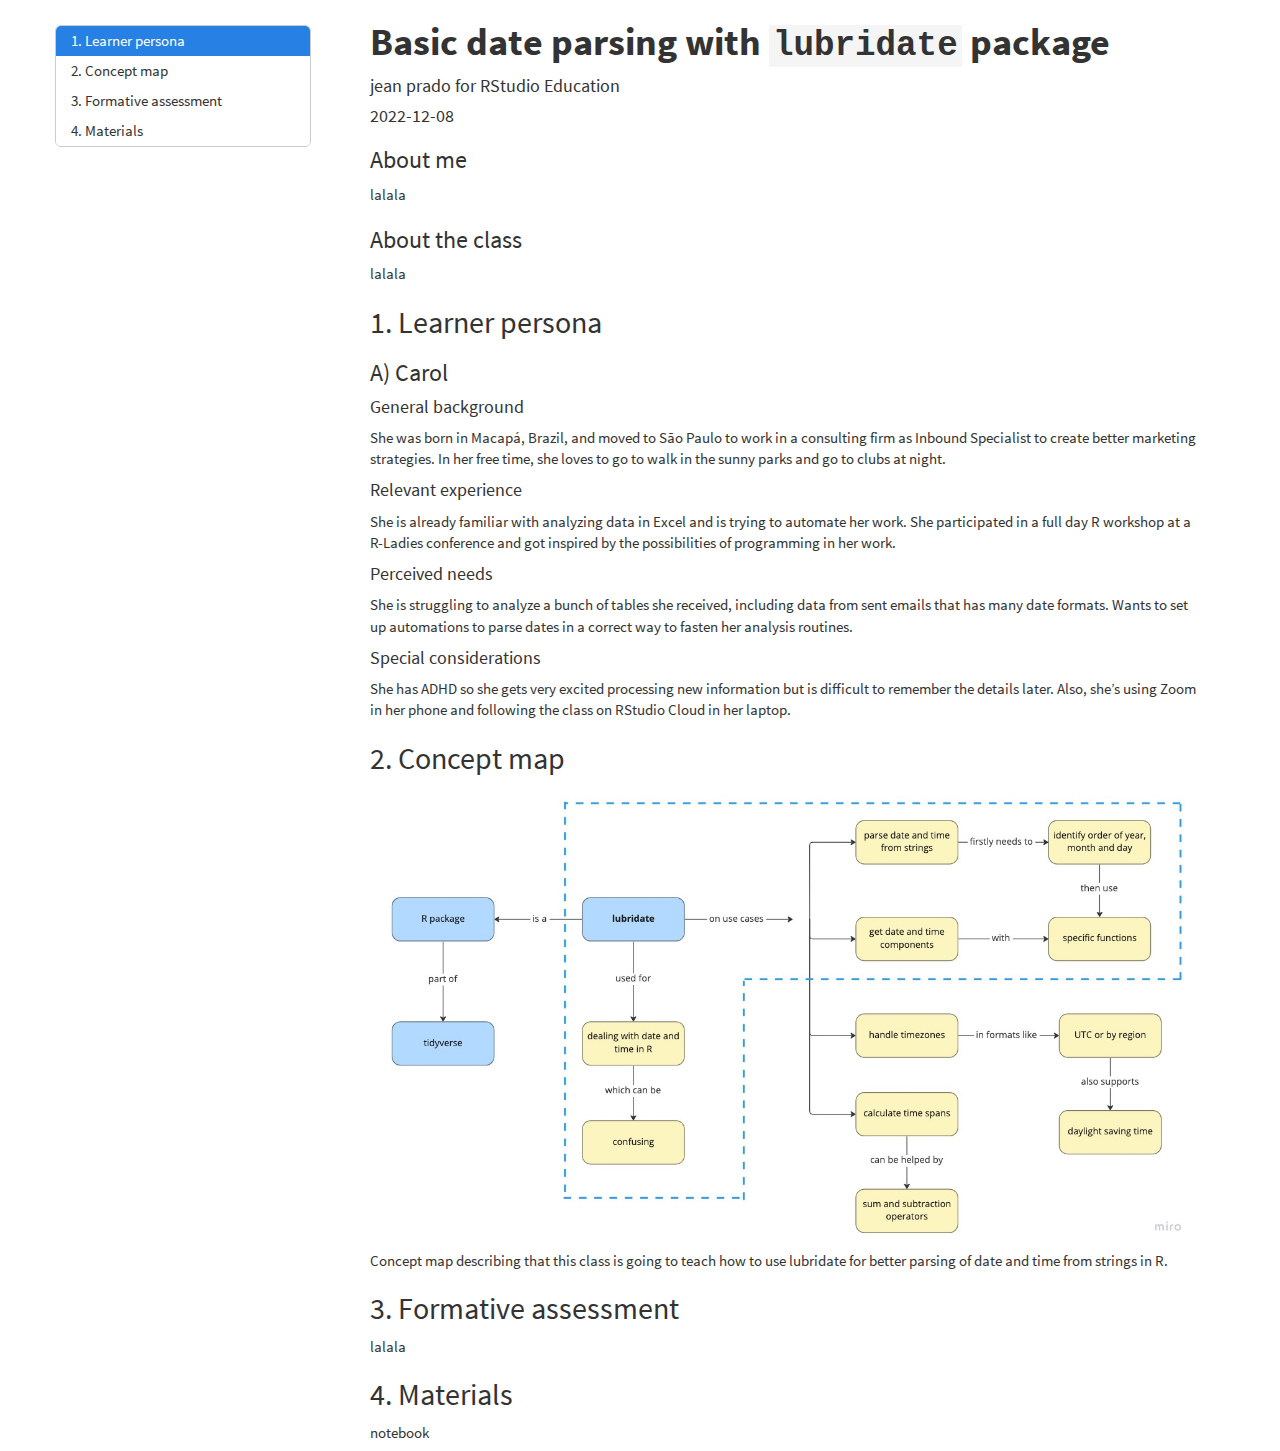
==== commit babf566c: "adds concept map" ====
--- a/class/index.html
+++ b/class/index.html
@@ -15,1320 +15,37 @@
 
 <title>Basic date parsing with lubridate package</title>
 
-<script>// Pandoc 2.9 adds attributes on both header and div. We remove the former (to
-// be compatible with the behavior of Pandoc < 2.8).
-document.addEventListener('DOMContentLoaded', function(e) {
-  var hs = document.querySelectorAll("div.section[class*='level'] > :first-child");
-  var i, h, a;
-  for (i = 0; i < hs.length; i++) {
-    h = hs[i];
-    if (!/^h[1-6]$/i.test(h.tagName)) continue;  // it should be a header h1-h6
-    a = h.attributes;
-    while (a.length > 0) h.removeAttribute(a[0].name);
-  }
-});
-</script>
-<script>/*! jQuery v3.6.0 | (c) OpenJS Foundation and other contributors | jquery.org/license */
-!function(e,t){"use strict";"object"==typeof module&&"object"==typeof module.exports?module.exports=e.document?t(e,!0):function(e){if(!e.document)throw new Error("jQuery requires a window with a document");return t(e)}:t(e)}("undefined"!=typeof window?window:this,function(C,e){"use strict";var t=[],r=Object.getPrototypeOf,s=t.slice,g=t.flat?function(e){return t.flat.call(e)}:function(e){return t.concat.apply([],e)},u=t.push,i=t.indexOf,n={},o=n.toString,v=n.hasOwnProperty,a=v.toString,l=a.call(Object),y={},m=function(e){return"function"==typeof e&&"number"!=typeof e.nodeType&&"function"!=typeof e.item},x=function(e){return null!=e&&e===e.window},E=C.document,c={type:!0,src:!0,nonce:!0,noModule:!0};function b(e,t,n){var r,i,o=(n=n||E).createElement("script");if(o.text=e,t)for(r in c)(i=t[r]||t.getAttribute&&t.getAttribute(r))&&o.setAttribute(r,i);n.head.appendChild(o).parentNode.removeChild(o)}function w(e){return null==e?e+"":"object"==typeof e||"function"==typeof e?n[o.call(e)]||"object":typeof e}var f="3.6.0",S=function(e,t){return new S.fn.init(e,t)};function p(e){var t=!!e&&"length"in e&&e.length,n=w(e);return!m(e)&&!x(e)&&("array"===n||0===t||"number"==typeof t&&0<t&&t-1 in e)}S.fn=S.prototype={jquery:f,constructor:S,length:0,toArray:function(){return s.call(this)},get:function(e){return null==e?s.call(this):e<0?this[e+this.length]:this[e]},pushStack:function(e){var t=S.merge(this.constructor(),e);return t.prevObject=this,t},each:function(e){return S.each(this,e)},map:function(n){return this.pushStack(S.map(this,function(e,t){return n.call(e,t,e)}))},slice:function(){return this.pushStack(s.apply(this,arguments))},first:function(){return this.eq(0)},last:function(){return this.eq(-1)},even:function(){return this.pushStack(S.grep(this,function(e,t){return(t+1)%2}))},odd:function(){return this.pushStack(S.grep(this,function(e,t){return t%2}))},eq:function(e){var t=this.length,n=+e+(e<0?t:0);return this.pushStack(0<=n&&n<t?[this[n]]:[])},end:function(){return this.prevObject||this.constructor()},push:u,sort:t.sort,splice:t.splice},S.extend=S.fn.extend=function(){var e,t,n,r,i,o,a=arguments[0]||{},s=1,u=arguments.length,l=!1;for("boolean"==typeof a&&(l=a,a=arguments[s]||{},s++),"object"==typeof a||m(a)||(a={}),s===u&&(a=this,s--);s<u;s++)if(null!=(e=arguments[s]))for(t in e)r=e[t],"__proto__"!==t&&a!==r&&(l&&r&&(S.isPlainObject(r)||(i=Array.isArray(r)))?(n=a[t],o=i&&!Array.isArray(n)?[]:i||S.isPlainObject(n)?n:{},i=!1,a[t]=S.extend(l,o,r)):void 0!==r&&(a[t]=r));return a},S.extend({expando:"jQuery"+(f+Math.random()).replace(/\D/g,""),isReady:!0,error:function(e){throw new Error(e)},noop:function(){},isPlainObject:function(e){var t,n;return!(!e||"[object Object]"!==o.call(e))&&(!(t=r(e))||"function"==typeof(n=v.call(t,"constructor")&&t.constructor)&&a.call(n)===l)},isEmptyObject:function(e){var t;for(t in e)return!1;return!0},globalEval:function(e,t,n){b(e,{nonce:t&&t.nonce},n)},each:function(e,t){var n,r=0;if(p(e)){for(n=e.length;r<n;r++)if(!1===t.call(e[r],r,e[r]))break}else for(r in e)if(!1===t.call(e[r],r,e[r]))break;return e},makeArray:function(e,t){var n=t||[];return null!=e&&(p(Object(e))?S.merge(n,"string"==typeof e?[e]:e):u.call(n,e)),n},inArray:function(e,t,n){return null==t?-1:i.call(t,e,n)},merge:function(e,t){for(var n=+t.length,r=0,i=e.length;r<n;r++)e[i++]=t[r];return e.length=i,e},grep:function(e,t,n){for(var r=[],i=0,o=e.length,a=!n;i<o;i++)!t(e[i],i)!==a&&r.push(e[i]);return r},map:function(e,t,n){var r,i,o=0,a=[];if(p(e))for(r=e.length;o<r;o++)null!=(i=t(e[o],o,n))&&a.push(i);else for(o in e)null!=(i=t(e[o],o,n))&&a.push(i);return g(a)},guid:1,support:y}),"function"==typeof Symbol&&(S.fn[Symbol.iterator]=t[Symbol.iterator]),S.each("Boolean Number String Function Array Date RegExp Object Error Symbol".split(" "),function(e,t){n["[object "+t+"]"]=t.toLowerCase()});var d=function(n){var e,d,b,o,i,h,f,g,w,u,l,T,C,a,E,v,s,c,y,S="sizzle"+1*new Date,p=n.document,k=0,r=0,m=ue(),x=ue(),A=ue(),N=ue(),j=function(e,t){return e===t&&(l=!0),0},D={}.hasOwnProperty,t=[],q=t.pop,L=t.push,H=t.push,O=t.slice,P=function(e,t){for(var n=0,r=e.length;n<r;n++)if(e[n]===t)return n;return-1},R="checked|selected|async|autofocus|autoplay|controls|defer|disabled|hidden|ismap|loop|multiple|open|readonly|required|scoped",M="[\\x20\\t\\r\\n\\f]",I="(?:\\\\[\\da-fA-F]{1,6}"+M+"?|\\\\[^\\r\\n\\f]|[\\w-]|[^\0-\\x7f])+",W="\\["+M+"*("+I+")(?:"+M+"*([*^$|!~]?=)"+M+"*(?:'((?:\\\\.|[^\\\\'])*)'|\"((?:\\\\.|[^\\\\\"])*)\"|("+I+"))|)"+M+"*\\]",F=":("+I+")(?:\\((('((?:\\\\.|[^\\\\'])*)'|\"((?:\\\\.|[^\\\\\"])*)\")|((?:\\\\.|[^\\\\()[\\]]|"+W+")*)|.*)\\)|)",B=new RegExp(M+"+","g"),$=new RegExp("^"+M+"+|((?:^|[^\\\\])(?:\\\\.)*)"+M+"+$","g"),_=new RegExp("^"+M+"*,"+M+"*"),z=new RegExp("^"+M+"*([>+~]|"+M+")"+M+"*"),U=new RegExp(M+"|>"),X=new RegExp(F),V=new RegExp("^"+I+"$"),G={ID:new RegExp("^#("+I+")"),CLASS:new RegExp("^\\.("+I+")"),TAG:new RegExp("^("+I+"|[*])"),ATTR:new RegExp("^"+W),PSEUDO:new RegExp("^"+F),CHILD:new RegExp("^:(only|first|last|nth|nth-last)-(child|of-type)(?:\\("+M+"*(even|odd|(([+-]|)(\\d*)n|)"+M+"*(?:([+-]|)"+M+"*(\\d+)|))"+M+"*\\)|)","i"),bool:new RegExp("^(?:"+R+")$","i"),needsContext:new RegExp("^"+M+"*[>+~]|:(even|odd|eq|gt|lt|nth|first|last)(?:\\("+M+"*((?:-\\d)?\\d*)"+M+"*\\)|)(?=[^-]|$)","i")},Y=/HTML$/i,Q=/^(?:input|select|textarea|button)$/i,J=/^h\d$/i,K=/^[^{]+\{\s*\[native \w/,Z=/^(?:#([\w-]+)|(\w+)|\.([\w-]+))$/,ee=/[+~]/,te=new RegExp("\\\\[\\da-fA-F]{1,6}"+M+"?|\\\\([^\\r\\n\\f])","g"),ne=function(e,t){var n="0x"+e.slice(1)-65536;return t||(n<0?String.fromCharCode(n+65536):String.fromCharCode(n>>10|55296,1023&n|56320))},re=/([\0-\x1f\x7f]|^-?\d)|^-$|[^\0-\x1f\x7f-\uFFFF\w-]/g,ie=function(e,t){return t?"\0"===e?"\ufffd":e.slice(0,-1)+"\\"+e.charCodeAt(e.length-1).toString(16)+" ":"\\"+e},oe=function(){T()},ae=be(function(e){return!0===e.disabled&&"fieldset"===e.nodeName.toLowerCase()},{dir:"parentNode",next:"legend"});try{H.apply(t=O.call(p.childNodes),p.childNodes),t[p.childNodes.length].nodeType}catch(e){H={apply:t.length?function(e,t){L.apply(e,O.call(t))}:function(e,t){var n=e.length,r=0;while(e[n++]=t[r++]);e.length=n-1}}}function se(t,e,n,r){var i,o,a,s,u,l,c,f=e&&e.ownerDocument,p=e?e.nodeType:9;if(n=n||[],"string"!=typeof t||!t||1!==p&&9!==p&&11!==p)return n;if(!r&&(T(e),e=e||C,E)){if(11!==p&&(u=Z.exec(t)))if(i=u[1]){if(9===p){if(!(a=e.getElementById(i)))return n;if(a.id===i)return n.push(a),n}else if(f&&(a=f.getElementById(i))&&y(e,a)&&a.id===i)return n.push(a),n}else{if(u[2])return H.apply(n,e.getElementsByTagName(t)),n;if((i=u[3])&&d.getElementsByClassName&&e.getElementsByClassName)return H.apply(n,e.getElementsByClassName(i)),n}if(d.qsa&&!N[t+" "]&&(!v||!v.test(t))&&(1!==p||"object"!==e.nodeName.toLowerCase())){if(c=t,f=e,1===p&&(U.test(t)||z.test(t))){(f=ee.test(t)&&ye(e.parentNode)||e)===e&&d.scope||((s=e.getAttribute("id"))?s=s.replace(re,ie):e.setAttribute("id",s=S)),o=(l=h(t)).length;while(o--)l[o]=(s?"#"+s:":scope")+" "+xe(l[o]);c=l.join(",")}try{return H.apply(n,f.querySelectorAll(c)),n}catch(e){N(t,!0)}finally{s===S&&e.removeAttribute("id")}}}return g(t.replace($,"$1"),e,n,r)}function ue(){var r=[];return function e(t,n){return r.push(t+" ")>b.cacheLength&&delete e[r.shift()],e[t+" "]=n}}function le(e){return e[S]=!0,e}function ce(e){var t=C.createElement("fieldset");try{return!!e(t)}catch(e){return!1}finally{t.parentNode&&t.parentNode.removeChild(t),t=null}}function fe(e,t){var n=e.split("|"),r=n.length;while(r--)b.attrHandle[n[r]]=t}function pe(e,t){var n=t&&e,r=n&&1===e.nodeType&&1===t.nodeType&&e.sourceIndex-t.sourceIndex;if(r)return r;if(n)while(n=n.nextSibling)if(n===t)return-1;return e?1:-1}function de(t){return function(e){return"input"===e.nodeName.toLowerCase()&&e.type===t}}function he(n){return function(e){var t=e.nodeName.toLowerCase();return("input"===t||"button"===t)&&e.type===n}}function ge(t){return function(e){return"form"in e?e.parentNode&&!1===e.disabled?"label"in e?"label"in e.parentNode?e.parentNode.disabled===t:e.disabled===t:e.isDisabled===t||e.isDisabled!==!t&&ae(e)===t:e.disabled===t:"label"in e&&e.disabled===t}}function ve(a){return le(function(o){return o=+o,le(function(e,t){var n,r=a([],e.length,o),i=r.length;while(i--)e[n=r[i]]&&(e[n]=!(t[n]=e[n]))})})}function ye(e){return e&&"undefined"!=typeof e.getElementsByTagName&&e}for(e in d=se.support={},i=se.isXML=function(e){var t=e&&e.namespaceURI,n=e&&(e.ownerDocument||e).documentElement;return!Y.test(t||n&&n.nodeName||"HTML")},T=se.setDocument=function(e){var t,n,r=e?e.ownerDocument||e:p;return r!=C&&9===r.nodeType&&r.documentElement&&(a=(C=r).documentElement,E=!i(C),p!=C&&(n=C.defaultView)&&n.top!==n&&(n.addEventListener?n.addEventListener("unload",oe,!1):n.attachEvent&&n.attachEvent("onunload",oe)),d.scope=ce(function(e){return a.appendChild(e).appendChild(C.createElement("div")),"undefined"!=typeof e.querySelectorAll&&!e.querySelectorAll(":scope fieldset div").length}),d.attributes=ce(function(e){return e.className="i",!e.getAttribute("className")}),d.getElementsByTagName=ce(function(e){return e.appendChild(C.createComment("")),!e.getElementsByTagName("*").length}),d.getElementsByClassName=K.test(C.getElementsByClassName),d.getById=ce(function(e){return a.appendChild(e).id=S,!C.getElementsByName||!C.getElementsByName(S).length}),d.getById?(b.filter.ID=function(e){var t=e.replace(te,ne);return function(e){return e.getAttribute("id")===t}},b.find.ID=function(e,t){if("undefined"!=typeof t.getElementById&&E){var n=t.getElementById(e);return n?[n]:[]}}):(b.filter.ID=function(e){var n=e.replace(te,ne);return function(e){var t="undefined"!=typeof e.getAttributeNode&&e.getAttributeNode("id");return t&&t.value===n}},b.find.ID=function(e,t){if("undefined"!=typeof t.getElementById&&E){var n,r,i,o=t.getElementById(e);if(o){if((n=o.getAttributeNode("id"))&&n.value===e)return[o];i=t.getElementsByName(e),r=0;while(o=i[r++])if((n=o.getAttributeNode("id"))&&n.value===e)return[o]}return[]}}),b.find.TAG=d.getElementsByTagName?function(e,t){return"undefined"!=typeof t.getElementsByTagName?t.getElementsByTagName(e):d.qsa?t.querySelectorAll(e):void 0}:function(e,t){var n,r=[],i=0,o=t.getElementsByTagName(e);if("*"===e){while(n=o[i++])1===n.nodeType&&r.push(n);return r}return o},b.find.CLASS=d.getElementsByClassName&&function(e,t){if("undefined"!=typeof t.getElementsByClassName&&E)return t.getElementsByClassName(e)},s=[],v=[],(d.qsa=K.test(C.querySelectorAll))&&(ce(function(e){var t;a.appendChild(e).innerHTML="<a id='"+S+"'></a><select id='"+S+"-\r\\' msallowcapture=''><option selected=''></option></select>",e.querySelectorAll("[msallowcapture^='']").length&&v.push("[*^$]="+M+"*(?:''|\"\")"),e.querySelectorAll("[selected]").length||v.push("\\["+M+"*(?:value|"+R+")"),e.querySelectorAll("[id~="+S+"-]").length||v.push("~="),(t=C.createElement("input")).setAttribute("name",""),e.appendChild(t),e.querySelectorAll("[name='']").length||v.push("\\["+M+"*name"+M+"*="+M+"*(?:''|\"\")"),e.querySelectorAll(":checked").length||v.push(":checked"),e.querySelectorAll("a#"+S+"+*").length||v.push(".#.+[+~]"),e.querySelectorAll("\\\f"),v.push("[\\r\\n\\f]")}),ce(function(e){e.innerHTML="<a href='' disabled='disabled'></a><select disabled='disabled'><option/></select>";var t=C.createElement("input");t.setAttribute("type","hidden"),e.appendChild(t).setAttribute("name","D"),e.querySelectorAll("[name=d]").length&&v.push("name"+M+"*[*^$|!~]?="),2!==e.querySelectorAll(":enabled").length&&v.push(":enabled",":disabled"),a.appendChild(e).disabled=!0,2!==e.querySelectorAll(":disabled").length&&v.push(":enabled",":disabled"),e.querySelectorAll("*,:x"),v.push(",.*:")})),(d.matchesSelector=K.test(c=a.matches||a.webkitMatchesSelector||a.mozMatchesSelector||a.oMatchesSelector||a.msMatchesSelector))&&ce(function(e){d.disconnectedMatch=c.call(e,"*"),c.call(e,"[s!='']:x"),s.push("!=",F)}),v=v.length&&new RegExp(v.join("|")),s=s.length&&new RegExp(s.join("|")),t=K.test(a.compareDocumentPosition),y=t||K.test(a.contains)?function(e,t){var n=9===e.nodeType?e.documentElement:e,r=t&&t.parentNode;return e===r||!(!r||1!==r.nodeType||!(n.contains?n.contains(r):e.compareDocumentPosition&&16&e.compareDocumentPosition(r)))}:function(e,t){if(t)while(t=t.parentNode)if(t===e)return!0;return!1},j=t?function(e,t){if(e===t)return l=!0,0;var n=!e.compareDocumentPosition-!t.compareDocumentPosition;return n||(1&(n=(e.ownerDocument||e)==(t.ownerDocument||t)?e.compareDocumentPosition(t):1)||!d.sortDetached&&t.compareDocumentPosition(e)===n?e==C||e.ownerDocument==p&&y(p,e)?-1:t==C||t.ownerDocument==p&&y(p,t)?1:u?P(u,e)-P(u,t):0:4&n?-1:1)}:function(e,t){if(e===t)return l=!0,0;var n,r=0,i=e.parentNode,o=t.parentNode,a=[e],s=[t];if(!i||!o)return e==C?-1:t==C?1:i?-1:o?1:u?P(u,e)-P(u,t):0;if(i===o)return pe(e,t);n=e;while(n=n.parentNode)a.unshift(n);n=t;while(n=n.parentNode)s.unshift(n);while(a[r]===s[r])r++;return r?pe(a[r],s[r]):a[r]==p?-1:s[r]==p?1:0}),C},se.matches=function(e,t){return se(e,null,null,t)},se.matchesSelector=function(e,t){if(T(e),d.matchesSelector&&E&&!N[t+" "]&&(!s||!s.test(t))&&(!v||!v.test(t)))try{var n=c.call(e,t);if(n||d.disconnectedMatch||e.document&&11!==e.document.nodeType)return n}catch(e){N(t,!0)}return 0<se(t,C,null,[e]).length},se.contains=function(e,t){return(e.ownerDocument||e)!=C&&T(e),y(e,t)},se.attr=function(e,t){(e.ownerDocument||e)!=C&&T(e);var n=b.attrHandle[t.toLowerCase()],r=n&&D.call(b.attrHandle,t.toLowerCase())?n(e,t,!E):void 0;return void 0!==r?r:d.attributes||!E?e.getAttribute(t):(r=e.getAttributeNode(t))&&r.specified?r.value:null},se.escape=function(e){return(e+"").replace(re,ie)},se.error=function(e){throw new Error("Syntax error, unrecognized expression: "+e)},se.uniqueSort=function(e){var t,n=[],r=0,i=0;if(l=!d.detectDuplicates,u=!d.sortStable&&e.slice(0),e.sort(j),l){while(t=e[i++])t===e[i]&&(r=n.push(i));while(r--)e.splice(n[r],1)}return u=null,e},o=se.getText=function(e){var t,n="",r=0,i=e.nodeType;if(i){if(1===i||9===i||11===i){if("string"==typeof e.textContent)return e.textContent;for(e=e.firstChild;e;e=e.nextSibling)n+=o(e)}else if(3===i||4===i)return e.nodeValue}else while(t=e[r++])n+=o(t);return n},(b=se.selectors={cacheLength:50,createPseudo:le,match:G,attrHandle:{},find:{},relative:{">":{dir:"parentNode",first:!0}," ":{dir:"parentNode"},"+":{dir:"previousSibling",first:!0},"~":{dir:"previousSibling"}},preFilter:{ATTR:function(e){return e[1]=e[1].replace(te,ne),e[3]=(e[3]||e[4]||e[5]||"").replace(te,ne),"~="===e[2]&&(e[3]=" "+e[3]+" "),e.slice(0,4)},CHILD:function(e){return e[1]=e[1].toLowerCase(),"nth"===e[1].slice(0,3)?(e[3]||se.error(e[0]),e[4]=+(e[4]?e[5]+(e[6]||1):2*("even"===e[3]||"odd"===e[3])),e[5]=+(e[7]+e[8]||"odd"===e[3])):e[3]&&se.error(e[0]),e},PSEUDO:function(e){var t,n=!e[6]&&e[2];return G.CHILD.test(e[0])?null:(e[3]?e[2]=e[4]||e[5]||"":n&&X.test(n)&&(t=h(n,!0))&&(t=n.indexOf(")",n.length-t)-n.length)&&(e[0]=e[0].slice(0,t),e[2]=n.slice(0,t)),e.slice(0,3))}},filter:{TAG:function(e){var t=e.replace(te,ne).toLowerCase();return"*"===e?function(){return!0}:function(e){return e.nodeName&&e.nodeName.toLowerCase()===t}},CLASS:function(e){var t=m[e+" "];return t||(t=new RegExp("(^|"+M+")"+e+"("+M+"|$)"))&&m(e,function(e){return t.test("string"==typeof e.className&&e.className||"undefined"!=typeof e.getAttribute&&e.getAttribute("class")||"")})},ATTR:function(n,r,i){return function(e){var t=se.attr(e,n);return null==t?"!="===r:!r||(t+="","="===r?t===i:"!="===r?t!==i:"^="===r?i&&0===t.indexOf(i):"*="===r?i&&-1<t.indexOf(i):"$="===r?i&&t.slice(-i.length)===i:"~="===r?-1<(" "+t.replace(B," ")+" ").indexOf(i):"|="===r&&(t===i||t.slice(0,i.length+1)===i+"-"))}},CHILD:function(h,e,t,g,v){var y="nth"!==h.slice(0,3),m="last"!==h.slice(-4),x="of-type"===e;return 1===g&&0===v?function(e){return!!e.parentNode}:function(e,t,n){var r,i,o,a,s,u,l=y!==m?"nextSibling":"previousSibling",c=e.parentNode,f=x&&e.nodeName.toLowerCase(),p=!n&&!x,d=!1;if(c){if(y){while(l){a=e;while(a=a[l])if(x?a.nodeName.toLowerCase()===f:1===a.nodeType)return!1;u=l="only"===h&&!u&&"nextSibling"}return!0}if(u=[m?c.firstChild:c.lastChild],m&&p){d=(s=(r=(i=(o=(a=c)[S]||(a[S]={}))[a.uniqueID]||(o[a.uniqueID]={}))[h]||[])[0]===k&&r[1])&&r[2],a=s&&c.childNodes[s];while(a=++s&&a&&a[l]||(d=s=0)||u.pop())if(1===a.nodeType&&++d&&a===e){i[h]=[k,s,d];break}}else if(p&&(d=s=(r=(i=(o=(a=e)[S]||(a[S]={}))[a.uniqueID]||(o[a.uniqueID]={}))[h]||[])[0]===k&&r[1]),!1===d)while(a=++s&&a&&a[l]||(d=s=0)||u.pop())if((x?a.nodeName.toLowerCase()===f:1===a.nodeType)&&++d&&(p&&((i=(o=a[S]||(a[S]={}))[a.uniqueID]||(o[a.uniqueID]={}))[h]=[k,d]),a===e))break;return(d-=v)===g||d%g==0&&0<=d/g}}},PSEUDO:function(e,o){var t,a=b.pseudos[e]||b.setFilters[e.toLowerCase()]||se.error("unsupported pseudo: "+e);return a[S]?a(o):1<a.length?(t=[e,e,"",o],b.setFilters.hasOwnProperty(e.toLowerCase())?le(function(e,t){var n,r=a(e,o),i=r.length;while(i--)e[n=P(e,r[i])]=!(t[n]=r[i])}):function(e){return a(e,0,t)}):a}},pseudos:{not:le(function(e){var r=[],i=[],s=f(e.replace($,"$1"));return s[S]?le(function(e,t,n,r){var i,o=s(e,null,r,[]),a=e.length;while(a--)(i=o[a])&&(e[a]=!(t[a]=i))}):function(e,t,n){return r[0]=e,s(r,null,n,i),r[0]=null,!i.pop()}}),has:le(function(t){return function(e){return 0<se(t,e).length}}),contains:le(function(t){return t=t.replace(te,ne),function(e){return-1<(e.textContent||o(e)).indexOf(t)}}),lang:le(function(n){return V.test(n||"")||se.error("unsupported lang: "+n),n=n.replace(te,ne).toLowerCase(),function(e){var t;do{if(t=E?e.lang:e.getAttribute("xml:lang")||e.getAttribute("lang"))return(t=t.toLowerCase())===n||0===t.indexOf(n+"-")}while((e=e.parentNode)&&1===e.nodeType);return!1}}),target:function(e){var t=n.location&&n.location.hash;return t&&t.slice(1)===e.id},root:function(e){return e===a},focus:function(e){return e===C.activeElement&&(!C.hasFocus||C.hasFocus())&&!!(e.type||e.href||~e.tabIndex)},enabled:ge(!1),disabled:ge(!0),checked:function(e){var t=e.nodeName.toLowerCase();return"input"===t&&!!e.checked||"option"===t&&!!e.selected},selected:function(e){return e.parentNode&&e.parentNode.selectedIndex,!0===e.selected},empty:function(e){for(e=e.firstChild;e;e=e.nextSibling)if(e.nodeType<6)return!1;return!0},parent:function(e){return!b.pseudos.empty(e)},header:function(e){return J.test(e.nodeName)},input:function(e){return Q.test(e.nodeName)},button:function(e){var t=e.nodeName.toLowerCase();return"input"===t&&"button"===e.type||"button"===t},text:function(e){var t;return"input"===e.nodeName.toLowerCase()&&"text"===e.type&&(null==(t=e.getAttribute("type"))||"text"===t.toLowerCase())},first:ve(function(){return[0]}),last:ve(function(e,t){return[t-1]}),eq:ve(function(e,t,n){return[n<0?n+t:n]}),even:ve(function(e,t){for(var n=0;n<t;n+=2)e.push(n);return e}),odd:ve(function(e,t){for(var n=1;n<t;n+=2)e.push(n);return e}),lt:ve(function(e,t,n){for(var r=n<0?n+t:t<n?t:n;0<=--r;)e.push(r);return e}),gt:ve(function(e,t,n){for(var r=n<0?n+t:n;++r<t;)e.push(r);return e})}}).pseudos.nth=b.pseudos.eq,{radio:!0,checkbox:!0,file:!0,password:!0,image:!0})b.pseudos[e]=de(e);for(e in{submit:!0,reset:!0})b.pseudos[e]=he(e);function me(){}function xe(e){for(var t=0,n=e.length,r="";t<n;t++)r+=e[t].value;return r}function be(s,e,t){var u=e.dir,l=e.next,c=l||u,f=t&&"parentNode"===c,p=r++;return e.first?function(e,t,n){while(e=e[u])if(1===e.nodeType||f)return s(e,t,n);return!1}:function(e,t,n){var r,i,o,a=[k,p];if(n){while(e=e[u])if((1===e.nodeType||f)&&s(e,t,n))return!0}else while(e=e[u])if(1===e.nodeType||f)if(i=(o=e[S]||(e[S]={}))[e.uniqueID]||(o[e.uniqueID]={}),l&&l===e.nodeName.toLowerCase())e=e[u]||e;else{if((r=i[c])&&r[0]===k&&r[1]===p)return a[2]=r[2];if((i[c]=a)[2]=s(e,t,n))return!0}return!1}}function we(i){return 1<i.length?function(e,t,n){var r=i.length;while(r--)if(!i[r](e,t,n))return!1;return!0}:i[0]}function Te(e,t,n,r,i){for(var o,a=[],s=0,u=e.length,l=null!=t;s<u;s++)(o=e[s])&&(n&&!n(o,r,i)||(a.push(o),l&&t.push(s)));return a}function Ce(d,h,g,v,y,e){return v&&!v[S]&&(v=Ce(v)),y&&!y[S]&&(y=Ce(y,e)),le(function(e,t,n,r){var i,o,a,s=[],u=[],l=t.length,c=e||function(e,t,n){for(var r=0,i=t.length;r<i;r++)se(e,t[r],n);return n}(h||"*",n.nodeType?[n]:n,[]),f=!d||!e&&h?c:Te(c,s,d,n,r),p=g?y||(e?d:l||v)?[]:t:f;if(g&&g(f,p,n,r),v){i=Te(p,u),v(i,[],n,r),o=i.length;while(o--)(a=i[o])&&(p[u[o]]=!(f[u[o]]=a))}if(e){if(y||d){if(y){i=[],o=p.length;while(o--)(a=p[o])&&i.push(f[o]=a);y(null,p=[],i,r)}o=p.length;while(o--)(a=p[o])&&-1<(i=y?P(e,a):s[o])&&(e[i]=!(t[i]=a))}}else p=Te(p===t?p.splice(l,p.length):p),y?y(null,t,p,r):H.apply(t,p)})}function Ee(e){for(var i,t,n,r=e.length,o=b.relative[e[0].type],a=o||b.relative[" "],s=o?1:0,u=be(function(e){return e===i},a,!0),l=be(function(e){return-1<P(i,e)},a,!0),c=[function(e,t,n){var r=!o&&(n||t!==w)||((i=t).nodeType?u(e,t,n):l(e,t,n));return i=null,r}];s<r;s++)if(t=b.relative[e[s].type])c=[be(we(c),t)];else{if((t=b.filter[e[s].type].apply(null,e[s].matches))[S]){for(n=++s;n<r;n++)if(b.relative[e[n].type])break;return Ce(1<s&&we(c),1<s&&xe(e.slice(0,s-1).concat({value:" "===e[s-2].type?"*":""})).replace($,"$1"),t,s<n&&Ee(e.slice(s,n)),n<r&&Ee(e=e.slice(n)),n<r&&xe(e))}c.push(t)}return we(c)}return me.prototype=b.filters=b.pseudos,b.setFilters=new me,h=se.tokenize=function(e,t){var n,r,i,o,a,s,u,l=x[e+" "];if(l)return t?0:l.slice(0);a=e,s=[],u=b.preFilter;while(a){for(o in n&&!(r=_.exec(a))||(r&&(a=a.slice(r[0].length)||a),s.push(i=[])),n=!1,(r=z.exec(a))&&(n=r.shift(),i.push({value:n,type:r[0].replace($," ")}),a=a.slice(n.length)),b.filter)!(r=G[o].exec(a))||u[o]&&!(r=u[o](r))||(n=r.shift(),i.push({value:n,type:o,matches:r}),a=a.slice(n.length));if(!n)break}return t?a.length:a?se.error(e):x(e,s).slice(0)},f=se.compile=function(e,t){var n,v,y,m,x,r,i=[],o=[],a=A[e+" "];if(!a){t||(t=h(e)),n=t.length;while(n--)(a=Ee(t[n]))[S]?i.push(a):o.push(a);(a=A(e,(v=o,m=0<(y=i).length,x=0<v.length,r=function(e,t,n,r,i){var o,a,s,u=0,l="0",c=e&&[],f=[],p=w,d=e||x&&b.find.TAG("*",i),h=k+=null==p?1:Math.random()||.1,g=d.length;for(i&&(w=t==C||t||i);l!==g&&null!=(o=d[l]);l++){if(x&&o){a=0,t||o.ownerDocument==C||(T(o),n=!E);while(s=v[a++])if(s(o,t||C,n)){r.push(o);break}i&&(k=h)}m&&((o=!s&&o)&&u--,e&&c.push(o))}if(u+=l,m&&l!==u){a=0;while(s=y[a++])s(c,f,t,n);if(e){if(0<u)while(l--)c[l]||f[l]||(f[l]=q.call(r));f=Te(f)}H.apply(r,f),i&&!e&&0<f.length&&1<u+y.length&&se.uniqueSort(r)}return i&&(k=h,w=p),c},m?le(r):r))).selector=e}return a},g=se.select=function(e,t,n,r){var i,o,a,s,u,l="function"==typeof e&&e,c=!r&&h(e=l.selector||e);if(n=n||[],1===c.length){if(2<(o=c[0]=c[0].slice(0)).length&&"ID"===(a=o[0]).type&&9===t.nodeType&&E&&b.relative[o[1].type]){if(!(t=(b.find.ID(a.matches[0].replace(te,ne),t)||[])[0]))return n;l&&(t=t.parentNode),e=e.slice(o.shift().value.length)}i=G.needsContext.test(e)?0:o.length;while(i--){if(a=o[i],b.relative[s=a.type])break;if((u=b.find[s])&&(r=u(a.matches[0].replace(te,ne),ee.test(o[0].type)&&ye(t.parentNode)||t))){if(o.splice(i,1),!(e=r.length&&xe(o)))return H.apply(n,r),n;break}}}return(l||f(e,c))(r,t,!E,n,!t||ee.test(e)&&ye(t.parentNode)||t),n},d.sortStable=S.split("").sort(j).join("")===S,d.detectDuplicates=!!l,T(),d.sortDetached=ce(function(e){return 1&e.compareDocumentPosition(C.createElement("fieldset"))}),ce(function(e){return e.innerHTML="<a href='#'></a>","#"===e.firstChild.getAttribute("href")})||fe("type|href|height|width",function(e,t,n){if(!n)return e.getAttribute(t,"type"===t.toLowerCase()?1:2)}),d.attributes&&ce(function(e){return e.innerHTML="<input/>",e.firstChild.setAttribute("value",""),""===e.firstChild.getAttribute("value")})||fe("value",function(e,t,n){if(!n&&"input"===e.nodeName.toLowerCase())return e.defaultValue}),ce(function(e){return null==e.getAttribute("disabled")})||fe(R,function(e,t,n){var r;if(!n)return!0===e[t]?t.toLowerCase():(r=e.getAttributeNode(t))&&r.specified?r.value:null}),se}(C);S.find=d,S.expr=d.selectors,S.expr[":"]=S.expr.pseudos,S.uniqueSort=S.unique=d.uniqueSort,S.text=d.getText,S.isXMLDoc=d.isXML,S.contains=d.contains,S.escapeSelector=d.escape;var h=function(e,t,n){var r=[],i=void 0!==n;while((e=e[t])&&9!==e.nodeType)if(1===e.nodeType){if(i&&S(e).is(n))break;r.push(e)}return r},T=function(e,t){for(var n=[];e;e=e.nextSibling)1===e.nodeType&&e!==t&&n.push(e);return n},k=S.expr.match.needsContext;function A(e,t){return e.nodeName&&e.nodeName.toLowerCase()===t.toLowerCase()}var N=/^<([a-z][^\/\0>:\x20\t\r\n\f]*)[\x20\t\r\n\f]*\/?>(?:<\/\1>|)$/i;function j(e,n,r){return m(n)?S.grep(e,function(e,t){return!!n.call(e,t,e)!==r}):n.nodeType?S.grep(e,function(e){return e===n!==r}):"string"!=typeof n?S.grep(e,function(e){return-1<i.call(n,e)!==r}):S.filter(n,e,r)}S.filter=function(e,t,n){var r=t[0];return n&&(e=":not("+e+")"),1===t.length&&1===r.nodeType?S.find.matchesSelector(r,e)?[r]:[]:S.find.matches(e,S.grep(t,function(e){return 1===e.nodeType}))},S.fn.extend({find:function(e){var t,n,r=this.length,i=this;if("string"!=typeof e)return this.pushStack(S(e).filter(function(){for(t=0;t<r;t++)if(S.contains(i[t],this))return!0}));for(n=this.pushStack([]),t=0;t<r;t++)S.find(e,i[t],n);return 1<r?S.uniqueSort(n):n},filter:function(e){return this.pushStack(j(this,e||[],!1))},not:function(e){return this.pushStack(j(this,e||[],!0))},is:function(e){return!!j(this,"string"==typeof e&&k.test(e)?S(e):e||[],!1).length}});var D,q=/^(?:\s*(<[\w\W]+>)[^>]*|#([\w-]+))$/;(S.fn.init=function(e,t,n){var r,i;if(!e)return this;if(n=n||D,"string"==typeof e){if(!(r="<"===e[0]&&">"===e[e.length-1]&&3<=e.length?[null,e,null]:q.exec(e))||!r[1]&&t)return!t||t.jquery?(t||n).find(e):this.constructor(t).find(e);if(r[1]){if(t=t instanceof S?t[0]:t,S.merge(this,S.parseHTML(r[1],t&&t.nodeType?t.ownerDocument||t:E,!0)),N.test(r[1])&&S.isPlainObject(t))for(r in t)m(this[r])?this[r](t[r]):this.attr(r,t[r]);return this}return(i=E.getElementById(r[2]))&&(this[0]=i,this.length=1),this}return e.nodeType?(this[0]=e,this.length=1,this):m(e)?void 0!==n.ready?n.ready(e):e(S):S.makeArray(e,this)}).prototype=S.fn,D=S(E);var L=/^(?:parents|prev(?:Until|All))/,H={children:!0,contents:!0,next:!0,prev:!0};function O(e,t){while((e=e[t])&&1!==e.nodeType);return e}S.fn.extend({has:function(e){var t=S(e,this),n=t.length;return this.filter(function(){for(var e=0;e<n;e++)if(S.contains(this,t[e]))return!0})},closest:function(e,t){var n,r=0,i=this.length,o=[],a="string"!=typeof e&&S(e);if(!k.test(e))for(;r<i;r++)for(n=this[r];n&&n!==t;n=n.parentNode)if(n.nodeType<11&&(a?-1<a.index(n):1===n.nodeType&&S.find.matchesSelector(n,e))){o.push(n);break}return this.pushStack(1<o.length?S.uniqueSort(o):o)},index:function(e){return e?"string"==typeof e?i.call(S(e),this[0]):i.call(this,e.jquery?e[0]:e):this[0]&&this[0].parentNode?this.first().prevAll().length:-1},add:function(e,t){return this.pushStack(S.uniqueSort(S.merge(this.get(),S(e,t))))},addBack:function(e){return this.add(null==e?this.prevObject:this.prevObject.filter(e))}}),S.each({parent:function(e){var t=e.parentNode;return t&&11!==t.nodeType?t:null},parents:function(e){return h(e,"parentNode")},parentsUntil:function(e,t,n){return h(e,"parentNode",n)},next:function(e){return O(e,"nextSibling")},prev:function(e){return O(e,"previousSibling")},nextAll:function(e){return h(e,"nextSibling")},prevAll:function(e){return h(e,"previousSibling")},nextUntil:function(e,t,n){return h(e,"nextSibling",n)},prevUntil:function(e,t,n){return h(e,"previousSibling",n)},siblings:function(e){return T((e.parentNode||{}).firstChild,e)},children:function(e){return T(e.firstChild)},contents:function(e){return null!=e.contentDocument&&r(e.contentDocument)?e.contentDocument:(A(e,"template")&&(e=e.content||e),S.merge([],e.childNodes))}},function(r,i){S.fn[r]=function(e,t){var n=S.map(this,i,e);return"Until"!==r.slice(-5)&&(t=e),t&&"string"==typeof t&&(n=S.filter(t,n)),1<this.length&&(H[r]||S.uniqueSort(n),L.test(r)&&n.reverse()),this.pushStack(n)}});var P=/[^\x20\t\r\n\f]+/g;function R(e){return e}function M(e){throw e}function I(e,t,n,r){var i;try{e&&m(i=e.promise)?i.call(e).done(t).fail(n):e&&m(i=e.then)?i.call(e,t,n):t.apply(void 0,[e].slice(r))}catch(e){n.apply(void 0,[e])}}S.Callbacks=function(r){var e,n;r="string"==typeof r?(e=r,n={},S.each(e.match(P)||[],function(e,t){n[t]=!0}),n):S.extend({},r);var i,t,o,a,s=[],u=[],l=-1,c=function(){for(a=a||r.once,o=i=!0;u.length;l=-1){t=u.shift();while(++l<s.length)!1===s[l].apply(t[0],t[1])&&r.stopOnFalse&&(l=s.length,t=!1)}r.memory||(t=!1),i=!1,a&&(s=t?[]:"")},f={add:function(){return s&&(t&&!i&&(l=s.length-1,u.push(t)),function n(e){S.each(e,function(e,t){m(t)?r.unique&&f.has(t)||s.push(t):t&&t.length&&"string"!==w(t)&&n(t)})}(arguments),t&&!i&&c()),this},remove:function(){return S.each(arguments,function(e,t){var n;while(-1<(n=S.inArray(t,s,n)))s.splice(n,1),n<=l&&l--}),this},has:function(e){return e?-1<S.inArray(e,s):0<s.length},empty:function(){return s&&(s=[]),this},disable:function(){return a=u=[],s=t="",this},disabled:function(){return!s},lock:function(){return a=u=[],t||i||(s=t=""),this},locked:function(){return!!a},fireWith:function(e,t){return a||(t=[e,(t=t||[]).slice?t.slice():t],u.push(t),i||c()),this},fire:function(){return f.fireWith(this,arguments),this},fired:function(){return!!o}};return f},S.extend({Deferred:function(e){var o=[["notify","progress",S.Callbacks("memory"),S.Callbacks("memory"),2],["resolve","done",S.Callbacks("once memory"),S.Callbacks("once memory"),0,"resolved"],["reject","fail",S.Callbacks("once memory"),S.Callbacks("once memory"),1,"rejected"]],i="pending",a={state:function(){return i},always:function(){return s.done(arguments).fail(arguments),this},"catch":function(e){return a.then(null,e)},pipe:function(){var i=arguments;return S.Deferred(function(r){S.each(o,function(e,t){var n=m(i[t[4]])&&i[t[4]];s[t[1]](function(){var e=n&&n.apply(this,arguments);e&&m(e.promise)?e.promise().progress(r.notify).done(r.resolve).fail(r.reject):r[t[0]+"With"](this,n?[e]:arguments)})}),i=null}).promise()},then:function(t,n,r){var u=0;function l(i,o,a,s){return function(){var n=this,r=arguments,e=function(){var e,t;if(!(i<u)){if((e=a.apply(n,r))===o.promise())throw new TypeError("Thenable self-resolution");t=e&&("object"==typeof e||"function"==typeof e)&&e.then,m(t)?s?t.call(e,l(u,o,R,s),l(u,o,M,s)):(u++,t.call(e,l(u,o,R,s),l(u,o,M,s),l(u,o,R,o.notifyWith))):(a!==R&&(n=void 0,r=[e]),(s||o.resolveWith)(n,r))}},t=s?e:function(){try{e()}catch(e){S.Deferred.exceptionHook&&S.Deferred.exceptionHook(e,t.stackTrace),u<=i+1&&(a!==M&&(n=void 0,r=[e]),o.rejectWith(n,r))}};i?t():(S.Deferred.getStackHook&&(t.stackTrace=S.Deferred.getStackHook()),C.setTimeout(t))}}return S.Deferred(function(e){o[0][3].add(l(0,e,m(r)?r:R,e.notifyWith)),o[1][3].add(l(0,e,m(t)?t:R)),o[2][3].add(l(0,e,m(n)?n:M))}).promise()},promise:function(e){return null!=e?S.extend(e,a):a}},s={};return S.each(o,function(e,t){var n=t[2],r=t[5];a[t[1]]=n.add,r&&n.add(function(){i=r},o[3-e][2].disable,o[3-e][3].disable,o[0][2].lock,o[0][3].lock),n.add(t[3].fire),s[t[0]]=function(){return s[t[0]+"With"](this===s?void 0:this,arguments),this},s[t[0]+"With"]=n.fireWith}),a.promise(s),e&&e.call(s,s),s},when:function(e){var n=arguments.length,t=n,r=Array(t),i=s.call(arguments),o=S.Deferred(),a=function(t){return function(e){r[t]=this,i[t]=1<arguments.length?s.call(arguments):e,--n||o.resolveWith(r,i)}};if(n<=1&&(I(e,o.done(a(t)).resolve,o.reject,!n),"pending"===o.state()||m(i[t]&&i[t].then)))return o.then();while(t--)I(i[t],a(t),o.reject);return o.promise()}});var W=/^(Eval|Internal|Range|Reference|Syntax|Type|URI)Error$/;S.Deferred.exceptionHook=function(e,t){C.console&&C.console.warn&&e&&W.test(e.name)&&C.console.warn("jQuery.Deferred exception: "+e.message,e.stack,t)},S.readyException=function(e){C.setTimeout(function(){throw e})};var F=S.Deferred();function B(){E.removeEventListener("DOMContentLoaded",B),C.removeEventListener("load",B),S.ready()}S.fn.ready=function(e){return F.then(e)["catch"](function(e){S.readyException(e)}),this},S.extend({isReady:!1,readyWait:1,ready:function(e){(!0===e?--S.readyWait:S.isReady)||(S.isReady=!0)!==e&&0<--S.readyWait||F.resolveWith(E,[S])}}),S.ready.then=F.then,"complete"===E.readyState||"loading"!==E.readyState&&!E.documentElement.doScroll?C.setTimeout(S.ready):(E.addEventListener("DOMContentLoaded",B),C.addEventListener("load",B));var $=function(e,t,n,r,i,o,a){var s=0,u=e.length,l=null==n;if("object"===w(n))for(s in i=!0,n)$(e,t,s,n[s],!0,o,a);else if(void 0!==r&&(i=!0,m(r)||(a=!0),l&&(a?(t.call(e,r),t=null):(l=t,t=function(e,t,n){return l.call(S(e),n)})),t))for(;s<u;s++)t(e[s],n,a?r:r.call(e[s],s,t(e[s],n)));return i?e:l?t.call(e):u?t(e[0],n):o},_=/^-ms-/,z=/-([a-z])/g;function U(e,t){return t.toUpperCase()}function X(e){return e.replace(_,"ms-").replace(z,U)}var V=function(e){return 1===e.nodeType||9===e.nodeType||!+e.nodeType};function G(){this.expando=S.expando+G.uid++}G.uid=1,G.prototype={cache:function(e){var t=e[this.expando];return t||(t={},V(e)&&(e.nodeType?e[this.expando]=t:Object.defineProperty(e,this.expando,{value:t,configurable:!0}))),t},set:function(e,t,n){var r,i=this.cache(e);if("string"==typeof t)i[X(t)]=n;else for(r in t)i[X(r)]=t[r];return i},get:function(e,t){return void 0===t?this.cache(e):e[this.expando]&&e[this.expando][X(t)]},access:function(e,t,n){return void 0===t||t&&"string"==typeof t&&void 0===n?this.get(e,t):(this.set(e,t,n),void 0!==n?n:t)},remove:function(e,t){var n,r=e[this.expando];if(void 0!==r){if(void 0!==t){n=(t=Array.isArray(t)?t.map(X):(t=X(t))in r?[t]:t.match(P)||[]).length;while(n--)delete r[t[n]]}(void 0===t||S.isEmptyObject(r))&&(e.nodeType?e[this.expando]=void 0:delete e[this.expando])}},hasData:function(e){var t=e[this.expando];return void 0!==t&&!S.isEmptyObject(t)}};var Y=new G,Q=new G,J=/^(?:\{[\w\W]*\}|\[[\w\W]*\])$/,K=/[A-Z]/g;function Z(e,t,n){var r,i;if(void 0===n&&1===e.nodeType)if(r="data-"+t.replace(K,"-$&").toLowerCase(),"string"==typeof(n=e.getAttribute(r))){try{n="true"===(i=n)||"false"!==i&&("null"===i?null:i===+i+""?+i:J.test(i)?JSON.parse(i):i)}catch(e){}Q.set(e,t,n)}else n=void 0;return n}S.extend({hasData:function(e){return Q.hasData(e)||Y.hasData(e)},data:function(e,t,n){return Q.access(e,t,n)},removeData:function(e,t){Q.remove(e,t)},_data:function(e,t,n){return Y.access(e,t,n)},_removeData:function(e,t){Y.remove(e,t)}}),S.fn.extend({data:function(n,e){var t,r,i,o=this[0],a=o&&o.attributes;if(void 0===n){if(this.length&&(i=Q.get(o),1===o.nodeType&&!Y.get(o,"hasDataAttrs"))){t=a.length;while(t--)a[t]&&0===(r=a[t].name).indexOf("data-")&&(r=X(r.slice(5)),Z(o,r,i[r]));Y.set(o,"hasDataAttrs",!0)}return i}return"object"==typeof n?this.each(function(){Q.set(this,n)}):$(this,function(e){var t;if(o&&void 0===e)return void 0!==(t=Q.get(o,n))?t:void 0!==(t=Z(o,n))?t:void 0;this.each(function(){Q.set(this,n,e)})},null,e,1<arguments.length,null,!0)},removeData:function(e){return this.each(function(){Q.remove(this,e)})}}),S.extend({queue:function(e,t,n){var r;if(e)return t=(t||"fx")+"queue",r=Y.get(e,t),n&&(!r||Array.isArray(n)?r=Y.access(e,t,S.makeArray(n)):r.push(n)),r||[]},dequeue:function(e,t){t=t||"fx";var n=S.queue(e,t),r=n.length,i=n.shift(),o=S._queueHooks(e,t);"inprogress"===i&&(i=n.shift(),r--),i&&("fx"===t&&n.unshift("inprogress"),delete o.stop,i.call(e,function(){S.dequeue(e,t)},o)),!r&&o&&o.empty.fire()},_queueHooks:function(e,t){var n=t+"queueHooks";return Y.get(e,n)||Y.access(e,n,{empty:S.Callbacks("once memory").add(function(){Y.remove(e,[t+"queue",n])})})}}),S.fn.extend({queue:function(t,n){var e=2;return"string"!=typeof t&&(n=t,t="fx",e--),arguments.length<e?S.queue(this[0],t):void 0===n?this:this.each(function(){var e=S.queue(this,t,n);S._queueHooks(this,t),"fx"===t&&"inprogress"!==e[0]&&S.dequeue(this,t)})},dequeue:function(e){return this.each(function(){S.dequeue(this,e)})},clearQueue:function(e){return this.queue(e||"fx",[])},promise:function(e,t){var n,r=1,i=S.Deferred(),o=this,a=this.length,s=function(){--r||i.resolveWith(o,[o])};"string"!=typeof e&&(t=e,e=void 0),e=e||"fx";while(a--)(n=Y.get(o[a],e+"queueHooks"))&&n.empty&&(r++,n.empty.add(s));return s(),i.promise(t)}});var ee=/[+-]?(?:\d*\.|)\d+(?:[eE][+-]?\d+|)/.source,te=new RegExp("^(?:([+-])=|)("+ee+")([a-z%]*)$","i"),ne=["Top","Right","Bottom","Left"],re=E.documentElement,ie=function(e){return S.contains(e.ownerDocument,e)},oe={composed:!0};re.getRootNode&&(ie=function(e){return S.contains(e.ownerDocument,e)||e.getRootNode(oe)===e.ownerDocument});var ae=function(e,t){return"none"===(e=t||e).style.display||""===e.style.display&&ie(e)&&"none"===S.css(e,"display")};function se(e,t,n,r){var i,o,a=20,s=r?function(){return r.cur()}:function(){return S.css(e,t,"")},u=s(),l=n&&n[3]||(S.cssNumber[t]?"":"px"),c=e.nodeType&&(S.cssNumber[t]||"px"!==l&&+u)&&te.exec(S.css(e,t));if(c&&c[3]!==l){u/=2,l=l||c[3],c=+u||1;while(a--)S.style(e,t,c+l),(1-o)*(1-(o=s()/u||.5))<=0&&(a=0),c/=o;c*=2,S.style(e,t,c+l),n=n||[]}return n&&(c=+c||+u||0,i=n[1]?c+(n[1]+1)*n[2]:+n[2],r&&(r.unit=l,r.start=c,r.end=i)),i}var ue={};function le(e,t){for(var n,r,i,o,a,s,u,l=[],c=0,f=e.length;c<f;c++)(r=e[c]).style&&(n=r.style.display,t?("none"===n&&(l[c]=Y.get(r,"display")||null,l[c]||(r.style.display="")),""===r.style.display&&ae(r)&&(l[c]=(u=a=o=void 0,a=(i=r).ownerDocument,s=i.nodeName,(u=ue[s])||(o=a.body.appendChild(a.createElement(s)),u=S.css(o,"display"),o.parentNode.removeChild(o),"none"===u&&(u="block"),ue[s]=u)))):"none"!==n&&(l[c]="none",Y.set(r,"display",n)));for(c=0;c<f;c++)null!=l[c]&&(e[c].style.display=l[c]);return e}S.fn.extend({show:function(){return le(this,!0)},hide:function(){return le(this)},toggle:function(e){return"boolean"==typeof e?e?this.show():this.hide():this.each(function(){ae(this)?S(this).show():S(this).hide()})}});var ce,fe,pe=/^(?:checkbox|radio)$/i,de=/<([a-z][^\/\0>\x20\t\r\n\f]*)/i,he=/^$|^module$|\/(?:java|ecma)script/i;ce=E.createDocumentFragment().appendChild(E.createElement("div")),(fe=E.createElement("input")).setAttribute("type","radio"),fe.setAttribute("checked","checked"),fe.setAttribute("name","t"),ce.appendChild(fe),y.checkClone=ce.cloneNode(!0).cloneNode(!0).lastChild.checked,ce.innerHTML="<textarea>x</textarea>",y.noCloneChecked=!!ce.cloneNode(!0).lastChild.defaultValue,ce.innerHTML="<option></option>",y.option=!!ce.lastChild;var ge={thead:[1,"<table>","</table>"],col:[2,"<table><colgroup>","</colgroup></table>"],tr:[2,"<table><tbody>","</tbody></table>"],td:[3,"<table><tbody><tr>","</tr></tbody></table>"],_default:[0,"",""]};function ve(e,t){var n;return n="undefined"!=typeof e.getElementsByTagName?e.getElementsByTagName(t||"*"):"undefined"!=typeof e.querySelectorAll?e.querySelectorAll(t||"*"):[],void 0===t||t&&A(e,t)?S.merge([e],n):n}function ye(e,t){for(var n=0,r=e.length;n<r;n++)Y.set(e[n],"globalEval",!t||Y.get(t[n],"globalEval"))}ge.tbody=ge.tfoot=ge.colgroup=ge.caption=ge.thead,ge.th=ge.td,y.option||(ge.optgroup=ge.option=[1,"<select multiple='multiple'>","</select>"]);var me=/<|&#?\w+;/;function xe(e,t,n,r,i){for(var o,a,s,u,l,c,f=t.createDocumentFragment(),p=[],d=0,h=e.length;d<h;d++)if((o=e[d])||0===o)if("object"===w(o))S.merge(p,o.nodeType?[o]:o);else if(me.test(o)){a=a||f.appendChild(t.createElement("div")),s=(de.exec(o)||["",""])[1].toLowerCase(),u=ge[s]||ge._default,a.innerHTML=u[1]+S.htmlPrefilter(o)+u[2],c=u[0];while(c--)a=a.lastChild;S.merge(p,a.childNodes),(a=f.firstChild).textContent=""}else p.push(t.createTextNode(o));f.textContent="",d=0;while(o=p[d++])if(r&&-1<S.inArray(o,r))i&&i.push(o);else if(l=ie(o),a=ve(f.appendChild(o),"script"),l&&ye(a),n){c=0;while(o=a[c++])he.test(o.type||"")&&n.push(o)}return f}var be=/^([^.]*)(?:\.(.+)|)/;function we(){return!0}function Te(){return!1}function Ce(e,t){return e===function(){try{return E.activeElement}catch(e){}}()==("focus"===t)}function Ee(e,t,n,r,i,o){var a,s;if("object"==typeof t){for(s in"string"!=typeof n&&(r=r||n,n=void 0),t)Ee(e,s,n,r,t[s],o);return e}if(null==r&&null==i?(i=n,r=n=void 0):null==i&&("string"==typeof n?(i=r,r=void 0):(i=r,r=n,n=void 0)),!1===i)i=Te;else if(!i)return e;return 1===o&&(a=i,(i=function(e){return S().off(e),a.apply(this,arguments)}).guid=a.guid||(a.guid=S.guid++)),e.each(function(){S.event.add(this,t,i,r,n)})}function Se(e,i,o){o?(Y.set(e,i,!1),S.event.add(e,i,{namespace:!1,handler:function(e){var t,n,r=Y.get(this,i);if(1&e.isTrigger&&this[i]){if(r.length)(S.event.special[i]||{}).delegateType&&e.stopPropagation();else if(r=s.call(arguments),Y.set(this,i,r),t=o(this,i),this[i](),r!==(n=Y.get(this,i))||t?Y.set(this,i,!1):n={},r!==n)return e.stopImmediatePropagation(),e.preventDefault(),n&&n.value}else r.length&&(Y.set(this,i,{value:S.event.trigger(S.extend(r[0],S.Event.prototype),r.slice(1),this)}),e.stopImmediatePropagation())}})):void 0===Y.get(e,i)&&S.event.add(e,i,we)}S.event={global:{},add:function(t,e,n,r,i){var o,a,s,u,l,c,f,p,d,h,g,v=Y.get(t);if(V(t)){n.handler&&(n=(o=n).handler,i=o.selector),i&&S.find.matchesSelector(re,i),n.guid||(n.guid=S.guid++),(u=v.events)||(u=v.events=Object.create(null)),(a=v.handle)||(a=v.handle=function(e){return"undefined"!=typeof S&&S.event.triggered!==e.type?S.event.dispatch.apply(t,arguments):void 0}),l=(e=(e||"").match(P)||[""]).length;while(l--)d=g=(s=be.exec(e[l])||[])[1],h=(s[2]||"").split(".").sort(),d&&(f=S.event.special[d]||{},d=(i?f.delegateType:f.bindType)||d,f=S.event.special[d]||{},c=S.extend({type:d,origType:g,data:r,handler:n,guid:n.guid,selector:i,needsContext:i&&S.expr.match.needsContext.test(i),namespace:h.join(".")},o),(p=u[d])||((p=u[d]=[]).delegateCount=0,f.setup&&!1!==f.setup.call(t,r,h,a)||t.addEventListener&&t.addEventListener(d,a)),f.add&&(f.add.call(t,c),c.handler.guid||(c.handler.guid=n.guid)),i?p.splice(p.delegateCount++,0,c):p.push(c),S.event.global[d]=!0)}},remove:function(e,t,n,r,i){var o,a,s,u,l,c,f,p,d,h,g,v=Y.hasData(e)&&Y.get(e);if(v&&(u=v.events)){l=(t=(t||"").match(P)||[""]).length;while(l--)if(d=g=(s=be.exec(t[l])||[])[1],h=(s[2]||"").split(".").sort(),d){f=S.event.special[d]||{},p=u[d=(r?f.delegateType:f.bindType)||d]||[],s=s[2]&&new RegExp("(^|\\.)"+h.join("\\.(?:.*\\.|)")+"(\\.|$)"),a=o=p.length;while(o--)c=p[o],!i&&g!==c.origType||n&&n.guid!==c.guid||s&&!s.test(c.namespace)||r&&r!==c.selector&&("**"!==r||!c.selector)||(p.splice(o,1),c.selector&&p.delegateCount--,f.remove&&f.remove.call(e,c));a&&!p.length&&(f.teardown&&!1!==f.teardown.call(e,h,v.handle)||S.removeEvent(e,d,v.handle),delete u[d])}else for(d in u)S.event.remove(e,d+t[l],n,r,!0);S.isEmptyObject(u)&&Y.remove(e,"handle events")}},dispatch:function(e){var t,n,r,i,o,a,s=new Array(arguments.length),u=S.event.fix(e),l=(Y.get(this,"events")||Object.create(null))[u.type]||[],c=S.event.special[u.type]||{};for(s[0]=u,t=1;t<arguments.length;t++)s[t]=arguments[t];if(u.delegateTarget=this,!c.preDispatch||!1!==c.preDispatch.call(this,u)){a=S.event.handlers.call(this,u,l),t=0;while((i=a[t++])&&!u.isPropagationStopped()){u.currentTarget=i.elem,n=0;while((o=i.handlers[n++])&&!u.isImmediatePropagationStopped())u.rnamespace&&!1!==o.namespace&&!u.rnamespace.test(o.namespace)||(u.handleObj=o,u.data=o.data,void 0!==(r=((S.event.special[o.origType]||{}).handle||o.handler).apply(i.elem,s))&&!1===(u.result=r)&&(u.preventDefault(),u.stopPropagation()))}return c.postDispatch&&c.postDispatch.call(this,u),u.result}},handlers:function(e,t){var n,r,i,o,a,s=[],u=t.delegateCount,l=e.target;if(u&&l.nodeType&&!("click"===e.type&&1<=e.button))for(;l!==this;l=l.parentNode||this)if(1===l.nodeType&&("click"!==e.type||!0!==l.disabled)){for(o=[],a={},n=0;n<u;n++)void 0===a[i=(r=t[n]).selector+" "]&&(a[i]=r.needsContext?-1<S(i,this).index(l):S.find(i,this,null,[l]).length),a[i]&&o.push(r);o.length&&s.push({elem:l,handlers:o})}return l=this,u<t.length&&s.push({elem:l,handlers:t.slice(u)}),s},addProp:function(t,e){Object.defineProperty(S.Event.prototype,t,{enumerable:!0,configurable:!0,get:m(e)?function(){if(this.originalEvent)return e(this.originalEvent)}:function(){if(this.originalEvent)return this.originalEvent[t]},set:function(e){Object.defineProperty(this,t,{enumerable:!0,configurable:!0,writable:!0,value:e})}})},fix:function(e){return e[S.expando]?e:new S.Event(e)},special:{load:{noBubble:!0},click:{setup:function(e){var t=this||e;return pe.test(t.type)&&t.click&&A(t,"input")&&Se(t,"click",we),!1},trigger:function(e){var t=this||e;return pe.test(t.type)&&t.click&&A(t,"input")&&Se(t,"click"),!0},_default:function(e){var t=e.target;return pe.test(t.type)&&t.click&&A(t,"input")&&Y.get(t,"click")||A(t,"a")}},beforeunload:{postDispatch:function(e){void 0!==e.result&&e.originalEvent&&(e.originalEvent.returnValue=e.result)}}}},S.removeEvent=function(e,t,n){e.removeEventListener&&e.removeEventListener(t,n)},S.Event=function(e,t){if(!(this instanceof S.Event))return new S.Event(e,t);e&&e.type?(this.originalEvent=e,this.type=e.type,this.isDefaultPrevented=e.defaultPrevented||void 0===e.defaultPrevented&&!1===e.returnValue?we:Te,this.target=e.target&&3===e.target.nodeType?e.target.parentNode:e.target,this.currentTarget=e.currentTarget,this.relatedTarget=e.relatedTarget):this.type=e,t&&S.extend(this,t),this.timeStamp=e&&e.timeStamp||Date.now(),this[S.expando]=!0},S.Event.prototype={constructor:S.Event,isDefaultPrevented:Te,isPropagationStopped:Te,isImmediatePropagationStopped:Te,isSimulated:!1,preventDefault:function(){var e=this.originalEvent;this.isDefaultPrevented=we,e&&!this.isSimulated&&e.preventDefault()},stopPropagation:function(){var e=this.originalEvent;this.isPropagationStopped=we,e&&!this.isSimulated&&e.stopPropagation()},stopImmediatePropagation:function(){var e=this.originalEvent;this.isImmediatePropagationStopped=we,e&&!this.isSimulated&&e.stopImmediatePropagation(),this.stopPropagation()}},S.each({altKey:!0,bubbles:!0,cancelable:!0,changedTouches:!0,ctrlKey:!0,detail:!0,eventPhase:!0,metaKey:!0,pageX:!0,pageY:!0,shiftKey:!0,view:!0,"char":!0,code:!0,charCode:!0,key:!0,keyCode:!0,button:!0,buttons:!0,clientX:!0,clientY:!0,offsetX:!0,offsetY:!0,pointerId:!0,pointerType:!0,screenX:!0,screenY:!0,targetTouches:!0,toElement:!0,touches:!0,which:!0},S.event.addProp),S.each({focus:"focusin",blur:"focusout"},function(e,t){S.event.special[e]={setup:function(){return Se(this,e,Ce),!1},trigger:function(){return Se(this,e),!0},_default:function(){return!0},delegateType:t}}),S.each({mouseenter:"mouseover",mouseleave:"mouseout",pointerenter:"pointerover",pointerleave:"pointerout"},function(e,i){S.event.special[e]={delegateType:i,bindType:i,handle:function(e){var t,n=e.relatedTarget,r=e.handleObj;return n&&(n===this||S.contains(this,n))||(e.type=r.origType,t=r.handler.apply(this,arguments),e.type=i),t}}}),S.fn.extend({on:function(e,t,n,r){return Ee(this,e,t,n,r)},one:function(e,t,n,r){return Ee(this,e,t,n,r,1)},off:function(e,t,n){var r,i;if(e&&e.preventDefault&&e.handleObj)return r=e.handleObj,S(e.delegateTarget).off(r.namespace?r.origType+"."+r.namespace:r.origType,r.selector,r.handler),this;if("object"==typeof e){for(i in e)this.off(i,t,e[i]);return this}return!1!==t&&"function"!=typeof t||(n=t,t=void 0),!1===n&&(n=Te),this.each(function(){S.event.remove(this,e,n,t)})}});var ke=/<script|<style|<link/i,Ae=/checked\s*(?:[^=]|=\s*.checked.)/i,Ne=/^\s*<!(?:\[CDATA\[|--)|(?:\]\]|--)>\s*$/g;function je(e,t){return A(e,"table")&&A(11!==t.nodeType?t:t.firstChild,"tr")&&S(e).children("tbody")[0]||e}function De(e){return e.type=(null!==e.getAttribute("type"))+"/"+e.type,e}function qe(e){return"true/"===(e.type||"").slice(0,5)?e.type=e.type.slice(5):e.removeAttribute("type"),e}function Le(e,t){var n,r,i,o,a,s;if(1===t.nodeType){if(Y.hasData(e)&&(s=Y.get(e).events))for(i in Y.remove(t,"handle events"),s)for(n=0,r=s[i].length;n<r;n++)S.event.add(t,i,s[i][n]);Q.hasData(e)&&(o=Q.access(e),a=S.extend({},o),Q.set(t,a))}}function He(n,r,i,o){r=g(r);var e,t,a,s,u,l,c=0,f=n.length,p=f-1,d=r[0],h=m(d);if(h||1<f&&"string"==typeof d&&!y.checkClone&&Ae.test(d))return n.each(function(e){var t=n.eq(e);h&&(r[0]=d.call(this,e,t.html())),He(t,r,i,o)});if(f&&(t=(e=xe(r,n[0].ownerDocument,!1,n,o)).firstChild,1===e.childNodes.length&&(e=t),t||o)){for(s=(a=S.map(ve(e,"script"),De)).length;c<f;c++)u=e,c!==p&&(u=S.clone(u,!0,!0),s&&S.merge(a,ve(u,"script"))),i.call(n[c],u,c);if(s)for(l=a[a.length-1].ownerDocument,S.map(a,qe),c=0;c<s;c++)u=a[c],he.test(u.type||"")&&!Y.access(u,"globalEval")&&S.contains(l,u)&&(u.src&&"module"!==(u.type||"").toLowerCase()?S._evalUrl&&!u.noModule&&S._evalUrl(u.src,{nonce:u.nonce||u.getAttribute("nonce")},l):b(u.textContent.replace(Ne,""),u,l))}return n}function Oe(e,t,n){for(var r,i=t?S.filter(t,e):e,o=0;null!=(r=i[o]);o++)n||1!==r.nodeType||S.cleanData(ve(r)),r.parentNode&&(n&&ie(r)&&ye(ve(r,"script")),r.parentNode.removeChild(r));return e}S.extend({htmlPrefilter:function(e){return e},clone:function(e,t,n){var r,i,o,a,s,u,l,c=e.cloneNode(!0),f=ie(e);if(!(y.noCloneChecked||1!==e.nodeType&&11!==e.nodeType||S.isXMLDoc(e)))for(a=ve(c),r=0,i=(o=ve(e)).length;r<i;r++)s=o[r],u=a[r],void 0,"input"===(l=u.nodeName.toLowerCase())&&pe.test(s.type)?u.checked=s.checked:"input"!==l&&"textarea"!==l||(u.defaultValue=s.defaultValue);if(t)if(n)for(o=o||ve(e),a=a||ve(c),r=0,i=o.length;r<i;r++)Le(o[r],a[r]);else Le(e,c);return 0<(a=ve(c,"script")).length&&ye(a,!f&&ve(e,"script")),c},cleanData:function(e){for(var t,n,r,i=S.event.special,o=0;void 0!==(n=e[o]);o++)if(V(n)){if(t=n[Y.expando]){if(t.events)for(r in t.events)i[r]?S.event.remove(n,r):S.removeEvent(n,r,t.handle);n[Y.expando]=void 0}n[Q.expando]&&(n[Q.expando]=void 0)}}}),S.fn.extend({detach:function(e){return Oe(this,e,!0)},remove:function(e){return Oe(this,e)},text:function(e){return $(this,function(e){return void 0===e?S.text(this):this.empty().each(function(){1!==this.nodeType&&11!==this.nodeType&&9!==this.nodeType||(this.textContent=e)})},null,e,arguments.length)},append:function(){return He(this,arguments,function(e){1!==this.nodeType&&11!==this.nodeType&&9!==this.nodeType||je(this,e).appendChild(e)})},prepend:function(){return He(this,arguments,function(e){if(1===this.nodeType||11===this.nodeType||9===this.nodeType){var t=je(this,e);t.insertBefore(e,t.firstChild)}})},before:function(){return He(this,arguments,function(e){this.parentNode&&this.parentNode.insertBefore(e,this)})},after:function(){return He(this,arguments,function(e){this.parentNode&&this.parentNode.insertBefore(e,this.nextSibling)})},empty:function(){for(var e,t=0;null!=(e=this[t]);t++)1===e.nodeType&&(S.cleanData(ve(e,!1)),e.textContent="");return this},clone:function(e,t){return e=null!=e&&e,t=null==t?e:t,this.map(function(){return S.clone(this,e,t)})},html:function(e){return $(this,function(e){var t=this[0]||{},n=0,r=this.length;if(void 0===e&&1===t.nodeType)return t.innerHTML;if("string"==typeof e&&!ke.test(e)&&!ge[(de.exec(e)||["",""])[1].toLowerCase()]){e=S.htmlPrefilter(e);try{for(;n<r;n++)1===(t=this[n]||{}).nodeType&&(S.cleanData(ve(t,!1)),t.innerHTML=e);t=0}catch(e){}}t&&this.empty().append(e)},null,e,arguments.length)},replaceWith:function(){var n=[];return He(this,arguments,function(e){var t=this.parentNode;S.inArray(this,n)<0&&(S.cleanData(ve(this)),t&&t.replaceChild(e,this))},n)}}),S.each({appendTo:"append",prependTo:"prepend",insertBefore:"before",insertAfter:"after",replaceAll:"replaceWith"},function(e,a){S.fn[e]=function(e){for(var t,n=[],r=S(e),i=r.length-1,o=0;o<=i;o++)t=o===i?this:this.clone(!0),S(r[o])[a](t),u.apply(n,t.get());return this.pushStack(n)}});var Pe=new RegExp("^("+ee+")(?!px)[a-z%]+$","i"),Re=function(e){var t=e.ownerDocument.defaultView;return t&&t.opener||(t=C),t.getComputedStyle(e)},Me=function(e,t,n){var r,i,o={};for(i in t)o[i]=e.style[i],e.style[i]=t[i];for(i in r=n.call(e),t)e.style[i]=o[i];return r},Ie=new RegExp(ne.join("|"),"i");function We(e,t,n){var r,i,o,a,s=e.style;return(n=n||Re(e))&&(""!==(a=n.getPropertyValue(t)||n[t])||ie(e)||(a=S.style(e,t)),!y.pixelBoxStyles()&&Pe.test(a)&&Ie.test(t)&&(r=s.width,i=s.minWidth,o=s.maxWidth,s.minWidth=s.maxWidth=s.width=a,a=n.width,s.width=r,s.minWidth=i,s.maxWidth=o)),void 0!==a?a+"":a}function Fe(e,t){return{get:function(){if(!e())return(this.get=t).apply(this,arguments);delete this.get}}}!function(){function e(){if(l){u.style.cssText="position:absolute;left:-11111px;width:60px;margin-top:1px;padding:0;border:0",l.style.cssText="position:relative;display:block;box-sizing:border-box;overflow:scroll;margin:auto;border:1px;padding:1px;width:60%;top:1%",re.appendChild(u).appendChild(l);var e=C.getComputedStyle(l);n="1%"!==e.top,s=12===t(e.marginLeft),l.style.right="60%",o=36===t(e.right),r=36===t(e.width),l.style.position="absolute",i=12===t(l.offsetWidth/3),re.removeChild(u),l=null}}function t(e){return Math.round(parseFloat(e))}var n,r,i,o,a,s,u=E.createElement("div"),l=E.createElement("div");l.style&&(l.style.backgroundClip="content-box",l.cloneNode(!0).style.backgroundClip="",y.clearCloneStyle="content-box"===l.style.backgroundClip,S.extend(y,{boxSizingReliable:function(){return e(),r},pixelBoxStyles:function(){return e(),o},pixelPosition:function(){return e(),n},reliableMarginLeft:function(){return e(),s},scrollboxSize:function(){return e(),i},reliableTrDimensions:function(){var e,t,n,r;return null==a&&(e=E.createElement("table"),t=E.createElement("tr"),n=E.createElement("div"),e.style.cssText="position:absolute;left:-11111px;border-collapse:separate",t.style.cssText="border:1px solid",t.style.height="1px",n.style.height="9px",n.style.display="block",re.appendChild(e).appendChild(t).appendChild(n),r=C.getComputedStyle(t),a=parseInt(r.height,10)+parseInt(r.borderTopWidth,10)+parseInt(r.borderBottomWidth,10)===t.offsetHeight,re.removeChild(e)),a}}))}();var Be=["Webkit","Moz","ms"],$e=E.createElement("div").style,_e={};function ze(e){var t=S.cssProps[e]||_e[e];return t||(e in $e?e:_e[e]=function(e){var t=e[0].toUpperCase()+e.slice(1),n=Be.length;while(n--)if((e=Be[n]+t)in $e)return e}(e)||e)}var Ue=/^(none|table(?!-c[ea]).+)/,Xe=/^--/,Ve={position:"absolute",visibility:"hidden",display:"block"},Ge={letterSpacing:"0",fontWeight:"400"};function Ye(e,t,n){var r=te.exec(t);return r?Math.max(0,r[2]-(n||0))+(r[3]||"px"):t}function Qe(e,t,n,r,i,o){var a="width"===t?1:0,s=0,u=0;if(n===(r?"border":"content"))return 0;for(;a<4;a+=2)"margin"===n&&(u+=S.css(e,n+ne[a],!0,i)),r?("content"===n&&(u-=S.css(e,"padding"+ne[a],!0,i)),"margin"!==n&&(u-=S.css(e,"border"+ne[a]+"Width",!0,i))):(u+=S.css(e,"padding"+ne[a],!0,i),"padding"!==n?u+=S.css(e,"border"+ne[a]+"Width",!0,i):s+=S.css(e,"border"+ne[a]+"Width",!0,i));return!r&&0<=o&&(u+=Math.max(0,Math.ceil(e["offset"+t[0].toUpperCase()+t.slice(1)]-o-u-s-.5))||0),u}function Je(e,t,n){var r=Re(e),i=(!y.boxSizingReliable()||n)&&"border-box"===S.css(e,"boxSizing",!1,r),o=i,a=We(e,t,r),s="offset"+t[0].toUpperCase()+t.slice(1);if(Pe.test(a)){if(!n)return a;a="auto"}return(!y.boxSizingReliable()&&i||!y.reliableTrDimensions()&&A(e,"tr")||"auto"===a||!parseFloat(a)&&"inline"===S.css(e,"display",!1,r))&&e.getClientRects().length&&(i="border-box"===S.css(e,"boxSizing",!1,r),(o=s in e)&&(a=e[s])),(a=parseFloat(a)||0)+Qe(e,t,n||(i?"border":"content"),o,r,a)+"px"}function Ke(e,t,n,r,i){return new Ke.prototype.init(e,t,n,r,i)}S.extend({cssHooks:{opacity:{get:function(e,t){if(t){var n=We(e,"opacity");return""===n?"1":n}}}},cssNumber:{animationIterationCount:!0,columnCount:!0,fillOpacity:!0,flexGrow:!0,flexShrink:!0,fontWeight:!0,gridArea:!0,gridColumn:!0,gridColumnEnd:!0,gridColumnStart:!0,gridRow:!0,gridRowEnd:!0,gridRowStart:!0,lineHeight:!0,opacity:!0,order:!0,orphans:!0,widows:!0,zIndex:!0,zoom:!0},cssProps:{},style:function(e,t,n,r){if(e&&3!==e.nodeType&&8!==e.nodeType&&e.style){var i,o,a,s=X(t),u=Xe.test(t),l=e.style;if(u||(t=ze(s)),a=S.cssHooks[t]||S.cssHooks[s],void 0===n)return a&&"get"in a&&void 0!==(i=a.get(e,!1,r))?i:l[t];"string"===(o=typeof n)&&(i=te.exec(n))&&i[1]&&(n=se(e,t,i),o="number"),null!=n&&n==n&&("number"!==o||u||(n+=i&&i[3]||(S.cssNumber[s]?"":"px")),y.clearCloneStyle||""!==n||0!==t.indexOf("background")||(l[t]="inherit"),a&&"set"in a&&void 0===(n=a.set(e,n,r))||(u?l.setProperty(t,n):l[t]=n))}},css:function(e,t,n,r){var i,o,a,s=X(t);return Xe.test(t)||(t=ze(s)),(a=S.cssHooks[t]||S.cssHooks[s])&&"get"in a&&(i=a.get(e,!0,n)),void 0===i&&(i=We(e,t,r)),"normal"===i&&t in Ge&&(i=Ge[t]),""===n||n?(o=parseFloat(i),!0===n||isFinite(o)?o||0:i):i}}),S.each(["height","width"],function(e,u){S.cssHooks[u]={get:function(e,t,n){if(t)return!Ue.test(S.css(e,"display"))||e.getClientRects().length&&e.getBoundingClientRect().width?Je(e,u,n):Me(e,Ve,function(){return Je(e,u,n)})},set:function(e,t,n){var r,i=Re(e),o=!y.scrollboxSize()&&"absolute"===i.position,a=(o||n)&&"border-box"===S.css(e,"boxSizing",!1,i),s=n?Qe(e,u,n,a,i):0;return a&&o&&(s-=Math.ceil(e["offset"+u[0].toUpperCase()+u.slice(1)]-parseFloat(i[u])-Qe(e,u,"border",!1,i)-.5)),s&&(r=te.exec(t))&&"px"!==(r[3]||"px")&&(e.style[u]=t,t=S.css(e,u)),Ye(0,t,s)}}}),S.cssHooks.marginLeft=Fe(y.reliableMarginLeft,function(e,t){if(t)return(parseFloat(We(e,"marginLeft"))||e.getBoundingClientRect().left-Me(e,{marginLeft:0},function(){return e.getBoundingClientRect().left}))+"px"}),S.each({margin:"",padding:"",border:"Width"},function(i,o){S.cssHooks[i+o]={expand:function(e){for(var t=0,n={},r="string"==typeof e?e.split(" "):[e];t<4;t++)n[i+ne[t]+o]=r[t]||r[t-2]||r[0];return n}},"margin"!==i&&(S.cssHooks[i+o].set=Ye)}),S.fn.extend({css:function(e,t){return $(this,function(e,t,n){var r,i,o={},a=0;if(Array.isArray(t)){for(r=Re(e),i=t.length;a<i;a++)o[t[a]]=S.css(e,t[a],!1,r);return o}return void 0!==n?S.style(e,t,n):S.css(e,t)},e,t,1<arguments.length)}}),((S.Tween=Ke).prototype={constructor:Ke,init:function(e,t,n,r,i,o){this.elem=e,this.prop=n,this.easing=i||S.easing._default,this.options=t,this.start=this.now=this.cur(),this.end=r,this.unit=o||(S.cssNumber[n]?"":"px")},cur:function(){var e=Ke.propHooks[this.prop];return e&&e.get?e.get(this):Ke.propHooks._default.get(this)},run:function(e){var t,n=Ke.propHooks[this.prop];return this.options.duration?this.pos=t=S.easing[this.easing](e,this.options.duration*e,0,1,this.options.duration):this.pos=t=e,this.now=(this.end-this.start)*t+this.start,this.options.step&&this.options.step.call(this.elem,this.now,this),n&&n.set?n.set(this):Ke.propHooks._default.set(this),this}}).init.prototype=Ke.prototype,(Ke.propHooks={_default:{get:function(e){var t;return 1!==e.elem.nodeType||null!=e.elem[e.prop]&&null==e.elem.style[e.prop]?e.elem[e.prop]:(t=S.css(e.elem,e.prop,""))&&"auto"!==t?t:0},set:function(e){S.fx.step[e.prop]?S.fx.step[e.prop](e):1!==e.elem.nodeType||!S.cssHooks[e.prop]&&null==e.elem.style[ze(e.prop)]?e.elem[e.prop]=e.now:S.style(e.elem,e.prop,e.now+e.unit)}}}).scrollTop=Ke.propHooks.scrollLeft={set:function(e){e.elem.nodeType&&e.elem.parentNode&&(e.elem[e.prop]=e.now)}},S.easing={linear:function(e){return e},swing:function(e){return.5-Math.cos(e*Math.PI)/2},_default:"swing"},S.fx=Ke.prototype.init,S.fx.step={};var Ze,et,tt,nt,rt=/^(?:toggle|show|hide)$/,it=/queueHooks$/;function ot(){et&&(!1===E.hidden&&C.requestAnimationFrame?C.requestAnimationFrame(ot):C.setTimeout(ot,S.fx.interval),S.fx.tick())}function at(){return C.setTimeout(function(){Ze=void 0}),Ze=Date.now()}function st(e,t){var n,r=0,i={height:e};for(t=t?1:0;r<4;r+=2-t)i["margin"+(n=ne[r])]=i["padding"+n]=e;return t&&(i.opacity=i.width=e),i}function ut(e,t,n){for(var r,i=(lt.tweeners[t]||[]).concat(lt.tweeners["*"]),o=0,a=i.length;o<a;o++)if(r=i[o].call(n,t,e))return r}function lt(o,e,t){var n,a,r=0,i=lt.prefilters.length,s=S.Deferred().always(function(){delete u.elem}),u=function(){if(a)return!1;for(var e=Ze||at(),t=Math.max(0,l.startTime+l.duration-e),n=1-(t/l.duration||0),r=0,i=l.tweens.length;r<i;r++)l.tweens[r].run(n);return s.notifyWith(o,[l,n,t]),n<1&&i?t:(i||s.notifyWith(o,[l,1,0]),s.resolveWith(o,[l]),!1)},l=s.promise({elem:o,props:S.extend({},e),opts:S.extend(!0,{specialEasing:{},easing:S.easing._default},t),originalProperties:e,originalOptions:t,startTime:Ze||at(),duration:t.duration,tweens:[],createTween:function(e,t){var n=S.Tween(o,l.opts,e,t,l.opts.specialEasing[e]||l.opts.easing);return l.tweens.push(n),n},stop:function(e){var t=0,n=e?l.tweens.length:0;if(a)return this;for(a=!0;t<n;t++)l.tweens[t].run(1);return e?(s.notifyWith(o,[l,1,0]),s.resolveWith(o,[l,e])):s.rejectWith(o,[l,e]),this}}),c=l.props;for(!function(e,t){var n,r,i,o,a;for(n in e)if(i=t[r=X(n)],o=e[n],Array.isArray(o)&&(i=o[1],o=e[n]=o[0]),n!==r&&(e[r]=o,delete e[n]),(a=S.cssHooks[r])&&"expand"in a)for(n in o=a.expand(o),delete e[r],o)n in e||(e[n]=o[n],t[n]=i);else t[r]=i}(c,l.opts.specialEasing);r<i;r++)if(n=lt.prefilters[r].call(l,o,c,l.opts))return m(n.stop)&&(S._queueHooks(l.elem,l.opts.queue).stop=n.stop.bind(n)),n;return S.map(c,ut,l),m(l.opts.start)&&l.opts.start.call(o,l),l.progress(l.opts.progress).done(l.opts.done,l.opts.complete).fail(l.opts.fail).always(l.opts.always),S.fx.timer(S.extend(u,{elem:o,anim:l,queue:l.opts.queue})),l}S.Animation=S.extend(lt,{tweeners:{"*":[function(e,t){var n=this.createTween(e,t);return se(n.elem,e,te.exec(t),n),n}]},tweener:function(e,t){m(e)?(t=e,e=["*"]):e=e.match(P);for(var n,r=0,i=e.length;r<i;r++)n=e[r],lt.tweeners[n]=lt.tweeners[n]||[],lt.tweeners[n].unshift(t)},prefilters:[function(e,t,n){var r,i,o,a,s,u,l,c,f="width"in t||"height"in t,p=this,d={},h=e.style,g=e.nodeType&&ae(e),v=Y.get(e,"fxshow");for(r in n.queue||(null==(a=S._queueHooks(e,"fx")).unqueued&&(a.unqueued=0,s=a.empty.fire,a.empty.fire=function(){a.unqueued||s()}),a.unqueued++,p.always(function(){p.always(function(){a.unqueued--,S.queue(e,"fx").length||a.empty.fire()})})),t)if(i=t[r],rt.test(i)){if(delete t[r],o=o||"toggle"===i,i===(g?"hide":"show")){if("show"!==i||!v||void 0===v[r])continue;g=!0}d[r]=v&&v[r]||S.style(e,r)}if((u=!S.isEmptyObject(t))||!S.isEmptyObject(d))for(r in f&&1===e.nodeType&&(n.overflow=[h.overflow,h.overflowX,h.overflowY],null==(l=v&&v.display)&&(l=Y.get(e,"display")),"none"===(c=S.css(e,"display"))&&(l?c=l:(le([e],!0),l=e.style.display||l,c=S.css(e,"display"),le([e]))),("inline"===c||"inline-block"===c&&null!=l)&&"none"===S.css(e,"float")&&(u||(p.done(function(){h.display=l}),null==l&&(c=h.display,l="none"===c?"":c)),h.display="inline-block")),n.overflow&&(h.overflow="hidden",p.always(function(){h.overflow=n.overflow[0],h.overflowX=n.overflow[1],h.overflowY=n.overflow[2]})),u=!1,d)u||(v?"hidden"in v&&(g=v.hidden):v=Y.access(e,"fxshow",{display:l}),o&&(v.hidden=!g),g&&le([e],!0),p.done(function(){for(r in g||le([e]),Y.remove(e,"fxshow"),d)S.style(e,r,d[r])})),u=ut(g?v[r]:0,r,p),r in v||(v[r]=u.start,g&&(u.end=u.start,u.start=0))}],prefilter:function(e,t){t?lt.prefilters.unshift(e):lt.prefilters.push(e)}}),S.speed=function(e,t,n){var r=e&&"object"==typeof e?S.extend({},e):{complete:n||!n&&t||m(e)&&e,duration:e,easing:n&&t||t&&!m(t)&&t};return S.fx.off?r.duration=0:"number"!=typeof r.duration&&(r.duration in S.fx.speeds?r.duration=S.fx.speeds[r.duration]:r.duration=S.fx.speeds._default),null!=r.queue&&!0!==r.queue||(r.queue="fx"),r.old=r.complete,r.complete=function(){m(r.old)&&r.old.call(this),r.queue&&S.dequeue(this,r.queue)},r},S.fn.extend({fadeTo:function(e,t,n,r){return this.filter(ae).css("opacity",0).show().end().animate({opacity:t},e,n,r)},animate:function(t,e,n,r){var i=S.isEmptyObject(t),o=S.speed(e,n,r),a=function(){var e=lt(this,S.extend({},t),o);(i||Y.get(this,"finish"))&&e.stop(!0)};return a.finish=a,i||!1===o.queue?this.each(a):this.queue(o.queue,a)},stop:function(i,e,o){var a=function(e){var t=e.stop;delete e.stop,t(o)};return"string"!=typeof i&&(o=e,e=i,i=void 0),e&&this.queue(i||"fx",[]),this.each(function(){var e=!0,t=null!=i&&i+"queueHooks",n=S.timers,r=Y.get(this);if(t)r[t]&&r[t].stop&&a(r[t]);else for(t in r)r[t]&&r[t].stop&&it.test(t)&&a(r[t]);for(t=n.length;t--;)n[t].elem!==this||null!=i&&n[t].queue!==i||(n[t].anim.stop(o),e=!1,n.splice(t,1));!e&&o||S.dequeue(this,i)})},finish:function(a){return!1!==a&&(a=a||"fx"),this.each(function(){var e,t=Y.get(this),n=t[a+"queue"],r=t[a+"queueHooks"],i=S.timers,o=n?n.length:0;for(t.finish=!0,S.queue(this,a,[]),r&&r.stop&&r.stop.call(this,!0),e=i.length;e--;)i[e].elem===this&&i[e].queue===a&&(i[e].anim.stop(!0),i.splice(e,1));for(e=0;e<o;e++)n[e]&&n[e].finish&&n[e].finish.call(this);delete t.finish})}}),S.each(["toggle","show","hide"],function(e,r){var i=S.fn[r];S.fn[r]=function(e,t,n){return null==e||"boolean"==typeof e?i.apply(this,arguments):this.animate(st(r,!0),e,t,n)}}),S.each({slideDown:st("show"),slideUp:st("hide"),slideToggle:st("toggle"),fadeIn:{opacity:"show"},fadeOut:{opacity:"hide"},fadeToggle:{opacity:"toggle"}},function(e,r){S.fn[e]=function(e,t,n){return this.animate(r,e,t,n)}}),S.timers=[],S.fx.tick=function(){var e,t=0,n=S.timers;for(Ze=Date.now();t<n.length;t++)(e=n[t])()||n[t]!==e||n.splice(t--,1);n.length||S.fx.stop(),Ze=void 0},S.fx.timer=function(e){S.timers.push(e),S.fx.start()},S.fx.interval=13,S.fx.start=function(){et||(et=!0,ot())},S.fx.stop=function(){et=null},S.fx.speeds={slow:600,fast:200,_default:400},S.fn.delay=function(r,e){return r=S.fx&&S.fx.speeds[r]||r,e=e||"fx",this.queue(e,function(e,t){var n=C.setTimeout(e,r);t.stop=function(){C.clearTimeout(n)}})},tt=E.createElement("input"),nt=E.createElement("select").appendChild(E.createElement("option")),tt.type="checkbox",y.checkOn=""!==tt.value,y.optSelected=nt.selected,(tt=E.createElement("input")).value="t",tt.type="radio",y.radioValue="t"===tt.value;var ct,ft=S.expr.attrHandle;S.fn.extend({attr:function(e,t){return $(this,S.attr,e,t,1<arguments.length)},removeAttr:function(e){return this.each(function(){S.removeAttr(this,e)})}}),S.extend({attr:function(e,t,n){var r,i,o=e.nodeType;if(3!==o&&8!==o&&2!==o)return"undefined"==typeof e.getAttribute?S.prop(e,t,n):(1===o&&S.isXMLDoc(e)||(i=S.attrHooks[t.toLowerCase()]||(S.expr.match.bool.test(t)?ct:void 0)),void 0!==n?null===n?void S.removeAttr(e,t):i&&"set"in i&&void 0!==(r=i.set(e,n,t))?r:(e.setAttribute(t,n+""),n):i&&"get"in i&&null!==(r=i.get(e,t))?r:null==(r=S.find.attr(e,t))?void 0:r)},attrHooks:{type:{set:function(e,t){if(!y.radioValue&&"radio"===t&&A(e,"input")){var n=e.value;return e.setAttribute("type",t),n&&(e.value=n),t}}}},removeAttr:function(e,t){var n,r=0,i=t&&t.match(P);if(i&&1===e.nodeType)while(n=i[r++])e.removeAttribute(n)}}),ct={set:function(e,t,n){return!1===t?S.removeAttr(e,n):e.setAttribute(n,n),n}},S.each(S.expr.match.bool.source.match(/\w+/g),function(e,t){var a=ft[t]||S.find.attr;ft[t]=function(e,t,n){var r,i,o=t.toLowerCase();return n||(i=ft[o],ft[o]=r,r=null!=a(e,t,n)?o:null,ft[o]=i),r}});var pt=/^(?:input|select|textarea|button)$/i,dt=/^(?:a|area)$/i;function ht(e){return(e.match(P)||[]).join(" ")}function gt(e){return e.getAttribute&&e.getAttribute("class")||""}function vt(e){return Array.isArray(e)?e:"string"==typeof e&&e.match(P)||[]}S.fn.extend({prop:function(e,t){return $(this,S.prop,e,t,1<arguments.length)},removeProp:function(e){return this.each(function(){delete this[S.propFix[e]||e]})}}),S.extend({prop:function(e,t,n){var r,i,o=e.nodeType;if(3!==o&&8!==o&&2!==o)return 1===o&&S.isXMLDoc(e)||(t=S.propFix[t]||t,i=S.propHooks[t]),void 0!==n?i&&"set"in i&&void 0!==(r=i.set(e,n,t))?r:e[t]=n:i&&"get"in i&&null!==(r=i.get(e,t))?r:e[t]},propHooks:{tabIndex:{get:function(e){var t=S.find.attr(e,"tabindex");return t?parseInt(t,10):pt.test(e.nodeName)||dt.test(e.nodeName)&&e.href?0:-1}}},propFix:{"for":"htmlFor","class":"className"}}),y.optSelected||(S.propHooks.selected={get:function(e){var t=e.parentNode;return t&&t.parentNode&&t.parentNode.selectedIndex,null},set:function(e){var t=e.parentNode;t&&(t.selectedIndex,t.parentNode&&t.parentNode.selectedIndex)}}),S.each(["tabIndex","readOnly","maxLength","cellSpacing","cellPadding","rowSpan","colSpan","useMap","frameBorder","contentEditable"],function(){S.propFix[this.toLowerCase()]=this}),S.fn.extend({addClass:function(t){var e,n,r,i,o,a,s,u=0;if(m(t))return this.each(function(e){S(this).addClass(t.call(this,e,gt(this)))});if((e=vt(t)).length)while(n=this[u++])if(i=gt(n),r=1===n.nodeType&&" "+ht(i)+" "){a=0;while(o=e[a++])r.indexOf(" "+o+" ")<0&&(r+=o+" ");i!==(s=ht(r))&&n.setAttribute("class",s)}return this},removeClass:function(t){var e,n,r,i,o,a,s,u=0;if(m(t))return this.each(function(e){S(this).removeClass(t.call(this,e,gt(this)))});if(!arguments.length)return this.attr("class","");if((e=vt(t)).length)while(n=this[u++])if(i=gt(n),r=1===n.nodeType&&" "+ht(i)+" "){a=0;while(o=e[a++])while(-1<r.indexOf(" "+o+" "))r=r.replace(" "+o+" "," ");i!==(s=ht(r))&&n.setAttribute("class",s)}return this},toggleClass:function(i,t){var o=typeof i,a="string"===o||Array.isArray(i);return"boolean"==typeof t&&a?t?this.addClass(i):this.removeClass(i):m(i)?this.each(function(e){S(this).toggleClass(i.call(this,e,gt(this),t),t)}):this.each(function(){var e,t,n,r;if(a){t=0,n=S(this),r=vt(i);while(e=r[t++])n.hasClass(e)?n.removeClass(e):n.addClass(e)}else void 0!==i&&"boolean"!==o||((e=gt(this))&&Y.set(this,"__className__",e),this.setAttribute&&this.setAttribute("class",e||!1===i?"":Y.get(this,"__className__")||""))})},hasClass:function(e){var t,n,r=0;t=" "+e+" ";while(n=this[r++])if(1===n.nodeType&&-1<(" "+ht(gt(n))+" ").indexOf(t))return!0;return!1}});var yt=/\r/g;S.fn.extend({val:function(n){var r,e,i,t=this[0];return arguments.length?(i=m(n),this.each(function(e){var t;1===this.nodeType&&(null==(t=i?n.call(this,e,S(this).val()):n)?t="":"number"==typeof t?t+="":Array.isArray(t)&&(t=S.map(t,function(e){return null==e?"":e+""})),(r=S.valHooks[this.type]||S.valHooks[this.nodeName.toLowerCase()])&&"set"in r&&void 0!==r.set(this,t,"value")||(this.value=t))})):t?(r=S.valHooks[t.type]||S.valHooks[t.nodeName.toLowerCase()])&&"get"in r&&void 0!==(e=r.get(t,"value"))?e:"string"==typeof(e=t.value)?e.replace(yt,""):null==e?"":e:void 0}}),S.extend({valHooks:{option:{get:function(e){var t=S.find.attr(e,"value");return null!=t?t:ht(S.text(e))}},select:{get:function(e){var t,n,r,i=e.options,o=e.selectedIndex,a="select-one"===e.type,s=a?null:[],u=a?o+1:i.length;for(r=o<0?u:a?o:0;r<u;r++)if(((n=i[r]).selected||r===o)&&!n.disabled&&(!n.parentNode.disabled||!A(n.parentNode,"optgroup"))){if(t=S(n).val(),a)return t;s.push(t)}return s},set:function(e,t){var n,r,i=e.options,o=S.makeArray(t),a=i.length;while(a--)((r=i[a]).selected=-1<S.inArray(S.valHooks.option.get(r),o))&&(n=!0);return n||(e.selectedIndex=-1),o}}}}),S.each(["radio","checkbox"],function(){S.valHooks[this]={set:function(e,t){if(Array.isArray(t))return e.checked=-1<S.inArray(S(e).val(),t)}},y.checkOn||(S.valHooks[this].get=function(e){return null===e.getAttribute("value")?"on":e.value})}),y.focusin="onfocusin"in C;var mt=/^(?:focusinfocus|focusoutblur)$/,xt=function(e){e.stopPropagation()};S.extend(S.event,{trigger:function(e,t,n,r){var i,o,a,s,u,l,c,f,p=[n||E],d=v.call(e,"type")?e.type:e,h=v.call(e,"namespace")?e.namespace.split("."):[];if(o=f=a=n=n||E,3!==n.nodeType&&8!==n.nodeType&&!mt.test(d+S.event.triggered)&&(-1<d.indexOf(".")&&(d=(h=d.split(".")).shift(),h.sort()),u=d.indexOf(":")<0&&"on"+d,(e=e[S.expando]?e:new S.Event(d,"object"==typeof e&&e)).isTrigger=r?2:3,e.namespace=h.join("."),e.rnamespace=e.namespace?new RegExp("(^|\\.)"+h.join("\\.(?:.*\\.|)")+"(\\.|$)"):null,e.result=void 0,e.target||(e.target=n),t=null==t?[e]:S.makeArray(t,[e]),c=S.event.special[d]||{},r||!c.trigger||!1!==c.trigger.apply(n,t))){if(!r&&!c.noBubble&&!x(n)){for(s=c.delegateType||d,mt.test(s+d)||(o=o.parentNode);o;o=o.parentNode)p.push(o),a=o;a===(n.ownerDocument||E)&&p.push(a.defaultView||a.parentWindow||C)}i=0;while((o=p[i++])&&!e.isPropagationStopped())f=o,e.type=1<i?s:c.bindType||d,(l=(Y.get(o,"events")||Object.create(null))[e.type]&&Y.get(o,"handle"))&&l.apply(o,t),(l=u&&o[u])&&l.apply&&V(o)&&(e.result=l.apply(o,t),!1===e.result&&e.preventDefault());return e.type=d,r||e.isDefaultPrevented()||c._default&&!1!==c._default.apply(p.pop(),t)||!V(n)||u&&m(n[d])&&!x(n)&&((a=n[u])&&(n[u]=null),S.event.triggered=d,e.isPropagationStopped()&&f.addEventListener(d,xt),n[d](),e.isPropagationStopped()&&f.removeEventListener(d,xt),S.event.triggered=void 0,a&&(n[u]=a)),e.result}},simulate:function(e,t,n){var r=S.extend(new S.Event,n,{type:e,isSimulated:!0});S.event.trigger(r,null,t)}}),S.fn.extend({trigger:function(e,t){return this.each(function(){S.event.trigger(e,t,this)})},triggerHandler:function(e,t){var n=this[0];if(n)return S.event.trigger(e,t,n,!0)}}),y.focusin||S.each({focus:"focusin",blur:"focusout"},function(n,r){var i=function(e){S.event.simulate(r,e.target,S.event.fix(e))};S.event.special[r]={setup:function(){var e=this.ownerDocument||this.document||this,t=Y.access(e,r);t||e.addEventListener(n,i,!0),Y.access(e,r,(t||0)+1)},teardown:function(){var e=this.ownerDocument||this.document||this,t=Y.access(e,r)-1;t?Y.access(e,r,t):(e.removeEventListener(n,i,!0),Y.remove(e,r))}}});var bt=C.location,wt={guid:Date.now()},Tt=/\?/;S.parseXML=function(e){var t,n;if(!e||"string"!=typeof e)return null;try{t=(new C.DOMParser).parseFromString(e,"text/xml")}catch(e){}return n=t&&t.getElementsByTagName("parsererror")[0],t&&!n||S.error("Invalid XML: "+(n?S.map(n.childNodes,function(e){return e.textContent}).join("\n"):e)),t};var Ct=/\[\]$/,Et=/\r?\n/g,St=/^(?:submit|button|image|reset|file)$/i,kt=/^(?:input|select|textarea|keygen)/i;function At(n,e,r,i){var t;if(Array.isArray(e))S.each(e,function(e,t){r||Ct.test(n)?i(n,t):At(n+"["+("object"==typeof t&&null!=t?e:"")+"]",t,r,i)});else if(r||"object"!==w(e))i(n,e);else for(t in e)At(n+"["+t+"]",e[t],r,i)}S.param=function(e,t){var n,r=[],i=function(e,t){var n=m(t)?t():t;r[r.length]=encodeURIComponent(e)+"="+encodeURIComponent(null==n?"":n)};if(null==e)return"";if(Array.isArray(e)||e.jquery&&!S.isPlainObject(e))S.each(e,function(){i(this.name,this.value)});else for(n in e)At(n,e[n],t,i);return r.join("&")},S.fn.extend({serialize:function(){return S.param(this.serializeArray())},serializeArray:function(){return this.map(function(){var e=S.prop(this,"elements");return e?S.makeArray(e):this}).filter(function(){var e=this.type;return this.name&&!S(this).is(":disabled")&&kt.test(this.nodeName)&&!St.test(e)&&(this.checked||!pe.test(e))}).map(function(e,t){var n=S(this).val();return null==n?null:Array.isArray(n)?S.map(n,function(e){return{name:t.name,value:e.replace(Et,"\r\n")}}):{name:t.name,value:n.replace(Et,"\r\n")}}).get()}});var Nt=/%20/g,jt=/#.*$/,Dt=/([?&])_=[^&]*/,qt=/^(.*?):[ \t]*([^\r\n]*)$/gm,Lt=/^(?:GET|HEAD)$/,Ht=/^\/\//,Ot={},Pt={},Rt="*/".concat("*"),Mt=E.createElement("a");function It(o){return function(e,t){"string"!=typeof e&&(t=e,e="*");var n,r=0,i=e.toLowerCase().match(P)||[];if(m(t))while(n=i[r++])"+"===n[0]?(n=n.slice(1)||"*",(o[n]=o[n]||[]).unshift(t)):(o[n]=o[n]||[]).push(t)}}function Wt(t,i,o,a){var s={},u=t===Pt;function l(e){var r;return s[e]=!0,S.each(t[e]||[],function(e,t){var n=t(i,o,a);return"string"!=typeof n||u||s[n]?u?!(r=n):void 0:(i.dataTypes.unshift(n),l(n),!1)}),r}return l(i.dataTypes[0])||!s["*"]&&l("*")}function Ft(e,t){var n,r,i=S.ajaxSettings.flatOptions||{};for(n in t)void 0!==t[n]&&((i[n]?e:r||(r={}))[n]=t[n]);return r&&S.extend(!0,e,r),e}Mt.href=bt.href,S.extend({active:0,lastModified:{},etag:{},ajaxSettings:{url:bt.href,type:"GET",isLocal:/^(?:about|app|app-storage|.+-extension|file|res|widget):$/.test(bt.protocol),global:!0,processData:!0,async:!0,contentType:"application/x-www-form-urlencoded; charset=UTF-8",accepts:{"*":Rt,text:"text/plain",html:"text/html",xml:"application/xml, text/xml",json:"application/json, text/javascript"},contents:{xml:/\bxml\b/,html:/\bhtml/,json:/\bjson\b/},responseFields:{xml:"responseXML",text:"responseText",json:"responseJSON"},converters:{"* text":String,"text html":!0,"text json":JSON.parse,"text xml":S.parseXML},flatOptions:{url:!0,context:!0}},ajaxSetup:function(e,t){return t?Ft(Ft(e,S.ajaxSettings),t):Ft(S.ajaxSettings,e)},ajaxPrefilter:It(Ot),ajaxTransport:It(Pt),ajax:function(e,t){"object"==typeof e&&(t=e,e=void 0),t=t||{};var c,f,p,n,d,r,h,g,i,o,v=S.ajaxSetup({},t),y=v.context||v,m=v.context&&(y.nodeType||y.jquery)?S(y):S.event,x=S.Deferred(),b=S.Callbacks("once memory"),w=v.statusCode||{},a={},s={},u="canceled",T={readyState:0,getResponseHeader:function(e){var t;if(h){if(!n){n={};while(t=qt.exec(p))n[t[1].toLowerCase()+" "]=(n[t[1].toLowerCase()+" "]||[]).concat(t[2])}t=n[e.toLowerCase()+" "]}return null==t?null:t.join(", ")},getAllResponseHeaders:function(){return h?p:null},setRequestHeader:function(e,t){return null==h&&(e=s[e.toLowerCase()]=s[e.toLowerCase()]||e,a[e]=t),this},overrideMimeType:function(e){return null==h&&(v.mimeType=e),this},statusCode:function(e){var t;if(e)if(h)T.always(e[T.status]);else for(t in e)w[t]=[w[t],e[t]];return this},abort:function(e){var t=e||u;return c&&c.abort(t),l(0,t),this}};if(x.promise(T),v.url=((e||v.url||bt.href)+"").replace(Ht,bt.protocol+"//"),v.type=t.method||t.type||v.method||v.type,v.dataTypes=(v.dataType||"*").toLowerCase().match(P)||[""],null==v.crossDomain){r=E.createElement("a");try{r.href=v.url,r.href=r.href,v.crossDomain=Mt.protocol+"//"+Mt.host!=r.protocol+"//"+r.host}catch(e){v.crossDomain=!0}}if(v.data&&v.processData&&"string"!=typeof v.data&&(v.data=S.param(v.data,v.traditional)),Wt(Ot,v,t,T),h)return T;for(i in(g=S.event&&v.global)&&0==S.active++&&S.event.trigger("ajaxStart"),v.type=v.type.toUpperCase(),v.hasContent=!Lt.test(v.type),f=v.url.replace(jt,""),v.hasContent?v.data&&v.processData&&0===(v.contentType||"").indexOf("application/x-www-form-urlencoded")&&(v.data=v.data.replace(Nt,"+")):(o=v.url.slice(f.length),v.data&&(v.processData||"string"==typeof v.data)&&(f+=(Tt.test(f)?"&":"?")+v.data,delete v.data),!1===v.cache&&(f=f.replace(Dt,"$1"),o=(Tt.test(f)?"&":"?")+"_="+wt.guid+++o),v.url=f+o),v.ifModified&&(S.lastModified[f]&&T.setRequestHeader("If-Modified-Since",S.lastModified[f]),S.etag[f]&&T.setRequestHeader("If-None-Match",S.etag[f])),(v.data&&v.hasContent&&!1!==v.contentType||t.contentType)&&T.setRequestHeader("Content-Type",v.contentType),T.setRequestHeader("Accept",v.dataTypes[0]&&v.accepts[v.dataTypes[0]]?v.accepts[v.dataTypes[0]]+("*"!==v.dataTypes[0]?", "+Rt+"; q=0.01":""):v.accepts["*"]),v.headers)T.setRequestHeader(i,v.headers[i]);if(v.beforeSend&&(!1===v.beforeSend.call(y,T,v)||h))return T.abort();if(u="abort",b.add(v.complete),T.done(v.success),T.fail(v.error),c=Wt(Pt,v,t,T)){if(T.readyState=1,g&&m.trigger("ajaxSend",[T,v]),h)return T;v.async&&0<v.timeout&&(d=C.setTimeout(function(){T.abort("timeout")},v.timeout));try{h=!1,c.send(a,l)}catch(e){if(h)throw e;l(-1,e)}}else l(-1,"No Transport");function l(e,t,n,r){var i,o,a,s,u,l=t;h||(h=!0,d&&C.clearTimeout(d),c=void 0,p=r||"",T.readyState=0<e?4:0,i=200<=e&&e<300||304===e,n&&(s=function(e,t,n){var r,i,o,a,s=e.contents,u=e.dataTypes;while("*"===u[0])u.shift(),void 0===r&&(r=e.mimeType||t.getResponseHeader("Content-Type"));if(r)for(i in s)if(s[i]&&s[i].test(r)){u.unshift(i);break}if(u[0]in n)o=u[0];else{for(i in n){if(!u[0]||e.converters[i+" "+u[0]]){o=i;break}a||(a=i)}o=o||a}if(o)return o!==u[0]&&u.unshift(o),n[o]}(v,T,n)),!i&&-1<S.inArray("script",v.dataTypes)&&S.inArray("json",v.dataTypes)<0&&(v.converters["text script"]=function(){}),s=function(e,t,n,r){var i,o,a,s,u,l={},c=e.dataTypes.slice();if(c[1])for(a in e.converters)l[a.toLowerCase()]=e.converters[a];o=c.shift();while(o)if(e.responseFields[o]&&(n[e.responseFields[o]]=t),!u&&r&&e.dataFilter&&(t=e.dataFilter(t,e.dataType)),u=o,o=c.shift())if("*"===o)o=u;else if("*"!==u&&u!==o){if(!(a=l[u+" "+o]||l["* "+o]))for(i in l)if((s=i.split(" "))[1]===o&&(a=l[u+" "+s[0]]||l["* "+s[0]])){!0===a?a=l[i]:!0!==l[i]&&(o=s[0],c.unshift(s[1]));break}if(!0!==a)if(a&&e["throws"])t=a(t);else try{t=a(t)}catch(e){return{state:"parsererror",error:a?e:"No conversion from "+u+" to "+o}}}return{state:"success",data:t}}(v,s,T,i),i?(v.ifModified&&((u=T.getResponseHeader("Last-Modified"))&&(S.lastModified[f]=u),(u=T.getResponseHeader("etag"))&&(S.etag[f]=u)),204===e||"HEAD"===v.type?l="nocontent":304===e?l="notmodified":(l=s.state,o=s.data,i=!(a=s.error))):(a=l,!e&&l||(l="error",e<0&&(e=0))),T.status=e,T.statusText=(t||l)+"",i?x.resolveWith(y,[o,l,T]):x.rejectWith(y,[T,l,a]),T.statusCode(w),w=void 0,g&&m.trigger(i?"ajaxSuccess":"ajaxError",[T,v,i?o:a]),b.fireWith(y,[T,l]),g&&(m.trigger("ajaxComplete",[T,v]),--S.active||S.event.trigger("ajaxStop")))}return T},getJSON:function(e,t,n){return S.get(e,t,n,"json")},getScript:function(e,t){return S.get(e,void 0,t,"script")}}),S.each(["get","post"],function(e,i){S[i]=function(e,t,n,r){return m(t)&&(r=r||n,n=t,t=void 0),S.ajax(S.extend({url:e,type:i,dataType:r,data:t,success:n},S.isPlainObject(e)&&e))}}),S.ajaxPrefilter(function(e){var t;for(t in e.headers)"content-type"===t.toLowerCase()&&(e.contentType=e.headers[t]||"")}),S._evalUrl=function(e,t,n){return S.ajax({url:e,type:"GET",dataType:"script",cache:!0,async:!1,global:!1,converters:{"text script":function(){}},dataFilter:function(e){S.globalEval(e,t,n)}})},S.fn.extend({wrapAll:function(e){var t;return this[0]&&(m(e)&&(e=e.call(this[0])),t=S(e,this[0].ownerDocument).eq(0).clone(!0),this[0].parentNode&&t.insertBefore(this[0]),t.map(function(){var e=this;while(e.firstElementChild)e=e.firstElementChild;return e}).append(this)),this},wrapInner:function(n){return m(n)?this.each(function(e){S(this).wrapInner(n.call(this,e))}):this.each(function(){var e=S(this),t=e.contents();t.length?t.wrapAll(n):e.append(n)})},wrap:function(t){var n=m(t);return this.each(function(e){S(this).wrapAll(n?t.call(this,e):t)})},unwrap:function(e){return this.parent(e).not("body").each(function(){S(this).replaceWith(this.childNodes)}),this}}),S.expr.pseudos.hidden=function(e){return!S.expr.pseudos.visible(e)},S.expr.pseudos.visible=function(e){return!!(e.offsetWidth||e.offsetHeight||e.getClientRects().length)},S.ajaxSettings.xhr=function(){try{return new C.XMLHttpRequest}catch(e){}};var Bt={0:200,1223:204},$t=S.ajaxSettings.xhr();y.cors=!!$t&&"withCredentials"in $t,y.ajax=$t=!!$t,S.ajaxTransport(function(i){var o,a;if(y.cors||$t&&!i.crossDomain)return{send:function(e,t){var n,r=i.xhr();if(r.open(i.type,i.url,i.async,i.username,i.password),i.xhrFields)for(n in i.xhrFields)r[n]=i.xhrFields[n];for(n in i.mimeType&&r.overrideMimeType&&r.overrideMimeType(i.mimeType),i.crossDomain||e["X-Requested-With"]||(e["X-Requested-With"]="XMLHttpRequest"),e)r.setRequestHeader(n,e[n]);o=function(e){return function(){o&&(o=a=r.onload=r.onerror=r.onabort=r.ontimeout=r.onreadystatechange=null,"abort"===e?r.abort():"error"===e?"number"!=typeof r.status?t(0,"error"):t(r.status,r.statusText):t(Bt[r.status]||r.status,r.statusText,"text"!==(r.responseType||"text")||"string"!=typeof r.responseText?{binary:r.response}:{text:r.responseText},r.getAllResponseHeaders()))}},r.onload=o(),a=r.onerror=r.ontimeout=o("error"),void 0!==r.onabort?r.onabort=a:r.onreadystatechange=function(){4===r.readyState&&C.setTimeout(function(){o&&a()})},o=o("abort");try{r.send(i.hasContent&&i.data||null)}catch(e){if(o)throw e}},abort:function(){o&&o()}}}),S.ajaxPrefilter(function(e){e.crossDomain&&(e.contents.script=!1)}),S.ajaxSetup({accepts:{script:"text/javascript, application/javascript, application/ecmascript, application/x-ecmascript"},contents:{script:/\b(?:java|ecma)script\b/},converters:{"text script":function(e){return S.globalEval(e),e}}}),S.ajaxPrefilter("script",function(e){void 0===e.cache&&(e.cache=!1),e.crossDomain&&(e.type="GET")}),S.ajaxTransport("script",function(n){var r,i;if(n.crossDomain||n.scriptAttrs)return{send:function(e,t){r=S("<script>").attr(n.scriptAttrs||{}).prop({charset:n.scriptCharset,src:n.url}).on("load error",i=function(e){r.remove(),i=null,e&&t("error"===e.type?404:200,e.type)}),E.head.appendChild(r[0])},abort:function(){i&&i()}}});var _t,zt=[],Ut=/(=)\?(?=&|$)|\?\?/;S.ajaxSetup({jsonp:"callback",jsonpCallback:function(){var e=zt.pop()||S.expando+"_"+wt.guid++;return this[e]=!0,e}}),S.ajaxPrefilter("json jsonp",function(e,t,n){var r,i,o,a=!1!==e.jsonp&&(Ut.test(e.url)?"url":"string"==typeof e.data&&0===(e.contentType||"").indexOf("application/x-www-form-urlencoded")&&Ut.test(e.data)&&"data");if(a||"jsonp"===e.dataTypes[0])return r=e.jsonpCallback=m(e.jsonpCallback)?e.jsonpCallback():e.jsonpCallback,a?e[a]=e[a].replace(Ut,"$1"+r):!1!==e.jsonp&&(e.url+=(Tt.test(e.url)?"&":"?")+e.jsonp+"="+r),e.converters["script json"]=function(){return o||S.error(r+" was not called"),o[0]},e.dataTypes[0]="json",i=C[r],C[r]=function(){o=arguments},n.always(function(){void 0===i?S(C).removeProp(r):C[r]=i,e[r]&&(e.jsonpCallback=t.jsonpCallback,zt.push(r)),o&&m(i)&&i(o[0]),o=i=void 0}),"script"}),y.createHTMLDocument=((_t=E.implementation.createHTMLDocument("").body).innerHTML="<form></form><form></form>",2===_t.childNodes.length),S.parseHTML=function(e,t,n){return"string"!=typeof e?[]:("boolean"==typeof t&&(n=t,t=!1),t||(y.createHTMLDocument?((r=(t=E.implementation.createHTMLDocument("")).createElement("base")).href=E.location.href,t.head.appendChild(r)):t=E),o=!n&&[],(i=N.exec(e))?[t.createElement(i[1])]:(i=xe([e],t,o),o&&o.length&&S(o).remove(),S.merge([],i.childNodes)));var r,i,o},S.fn.load=function(e,t,n){var r,i,o,a=this,s=e.indexOf(" ");return-1<s&&(r=ht(e.slice(s)),e=e.slice(0,s)),m(t)?(n=t,t=void 0):t&&"object"==typeof t&&(i="POST"),0<a.length&&S.ajax({url:e,type:i||"GET",dataType:"html",data:t}).done(function(e){o=arguments,a.html(r?S("<div>").append(S.parseHTML(e)).find(r):e)}).always(n&&function(e,t){a.each(function(){n.apply(this,o||[e.responseText,t,e])})}),this},S.expr.pseudos.animated=function(t){return S.grep(S.timers,function(e){return t===e.elem}).length},S.offset={setOffset:function(e,t,n){var r,i,o,a,s,u,l=S.css(e,"position"),c=S(e),f={};"static"===l&&(e.style.position="relative"),s=c.offset(),o=S.css(e,"top"),u=S.css(e,"left"),("absolute"===l||"fixed"===l)&&-1<(o+u).indexOf("auto")?(a=(r=c.position()).top,i=r.left):(a=parseFloat(o)||0,i=parseFloat(u)||0),m(t)&&(t=t.call(e,n,S.extend({},s))),null!=t.top&&(f.top=t.top-s.top+a),null!=t.left&&(f.left=t.left-s.left+i),"using"in t?t.using.call(e,f):c.css(f)}},S.fn.extend({offset:function(t){if(arguments.length)return void 0===t?this:this.each(function(e){S.offset.setOffset(this,t,e)});var e,n,r=this[0];return r?r.getClientRects().length?(e=r.getBoundingClientRect(),n=r.ownerDocument.defaultView,{top:e.top+n.pageYOffset,left:e.left+n.pageXOffset}):{top:0,left:0}:void 0},position:function(){if(this[0]){var e,t,n,r=this[0],i={top:0,left:0};if("fixed"===S.css(r,"position"))t=r.getBoundingClientRect();else{t=this.offset(),n=r.ownerDocument,e=r.offsetParent||n.documentElement;while(e&&(e===n.body||e===n.documentElement)&&"static"===S.css(e,"position"))e=e.parentNode;e&&e!==r&&1===e.nodeType&&((i=S(e).offset()).top+=S.css(e,"borderTopWidth",!0),i.left+=S.css(e,"borderLeftWidth",!0))}return{top:t.top-i.top-S.css(r,"marginTop",!0),left:t.left-i.left-S.css(r,"marginLeft",!0)}}},offsetParent:function(){return this.map(function(){var e=this.offsetParent;while(e&&"static"===S.css(e,"position"))e=e.offsetParent;return e||re})}}),S.each({scrollLeft:"pageXOffset",scrollTop:"pageYOffset"},function(t,i){var o="pageYOffset"===i;S.fn[t]=function(e){return $(this,function(e,t,n){var r;if(x(e)?r=e:9===e.nodeType&&(r=e.defaultView),void 0===n)return r?r[i]:e[t];r?r.scrollTo(o?r.pageXOffset:n,o?n:r.pageYOffset):e[t]=n},t,e,arguments.length)}}),S.each(["top","left"],function(e,n){S.cssHooks[n]=Fe(y.pixelPosition,function(e,t){if(t)return t=We(e,n),Pe.test(t)?S(e).position()[n]+"px":t})}),S.each({Height:"height",Width:"width"},function(a,s){S.each({padding:"inner"+a,content:s,"":"outer"+a},function(r,o){S.fn[o]=function(e,t){var n=arguments.length&&(r||"boolean"!=typeof e),i=r||(!0===e||!0===t?"margin":"border");return $(this,function(e,t,n){var r;return x(e)?0===o.indexOf("outer")?e["inner"+a]:e.document.documentElement["client"+a]:9===e.nodeType?(r=e.documentElement,Math.max(e.body["scroll"+a],r["scroll"+a],e.body["offset"+a],r["offset"+a],r["client"+a])):void 0===n?S.css(e,t,i):S.style(e,t,n,i)},s,n?e:void 0,n)}})}),S.each(["ajaxStart","ajaxStop","ajaxComplete","ajaxError","ajaxSuccess","ajaxSend"],function(e,t){S.fn[t]=function(e){return this.on(t,e)}}),S.fn.extend({bind:function(e,t,n){return this.on(e,null,t,n)},unbind:function(e,t){return this.off(e,null,t)},delegate:function(e,t,n,r){return this.on(t,e,n,r)},undelegate:function(e,t,n){return 1===arguments.length?this.off(e,"**"):this.off(t,e||"**",n)},hover:function(e,t){return this.mouseenter(e).mouseleave(t||e)}}),S.each("blur focus focusin focusout resize scroll click dblclick mousedown mouseup mousemove mouseover mouseout mouseenter mouseleave change select submit keydown keypress keyup contextmenu".split(" "),function(e,n){S.fn[n]=function(e,t){return 0<arguments.length?this.on(n,null,e,t):this.trigger(n)}});var Xt=/^[\s\uFEFF\xA0]+|[\s\uFEFF\xA0]+$/g;S.proxy=function(e,t){var n,r,i;if("string"==typeof t&&(n=e[t],t=e,e=n),m(e))return r=s.call(arguments,2),(i=function(){return e.apply(t||this,r.concat(s.call(arguments)))}).guid=e.guid=e.guid||S.guid++,i},S.holdReady=function(e){e?S.readyWait++:S.ready(!0)},S.isArray=Array.isArray,S.parseJSON=JSON.parse,S.nodeName=A,S.isFunction=m,S.isWindow=x,S.camelCase=X,S.type=w,S.now=Date.now,S.isNumeric=function(e){var t=S.type(e);return("number"===t||"string"===t)&&!isNaN(e-parseFloat(e))},S.trim=function(e){return null==e?"":(e+"").replace(Xt,"")},"function"==typeof define&&define.amd&&define("jquery",[],function(){return S});var Vt=C.jQuery,Gt=C.$;return S.noConflict=function(e){return C.$===S&&(C.$=Gt),e&&C.jQuery===S&&(C.jQuery=Vt),S},"undefined"==typeof e&&(C.jQuery=C.$=S),S});
-</script>
+<script src="[data-uri]"></script>
+<script src="[data-uri]"></script>
 <meta name="viewport" content="width=device-width, initial-scale=1" />
-<style type="text/css">@font-face {
-font-family: 'Source Sans Pro';
-font-style: normal;
-font-weight: 300;
-src: url([data-uri]) format('truetype');
-}
-@font-face {
-font-family: 'Source Sans Pro';
-font-style: normal;
-font-weight: 400;
-src: url([data-uri]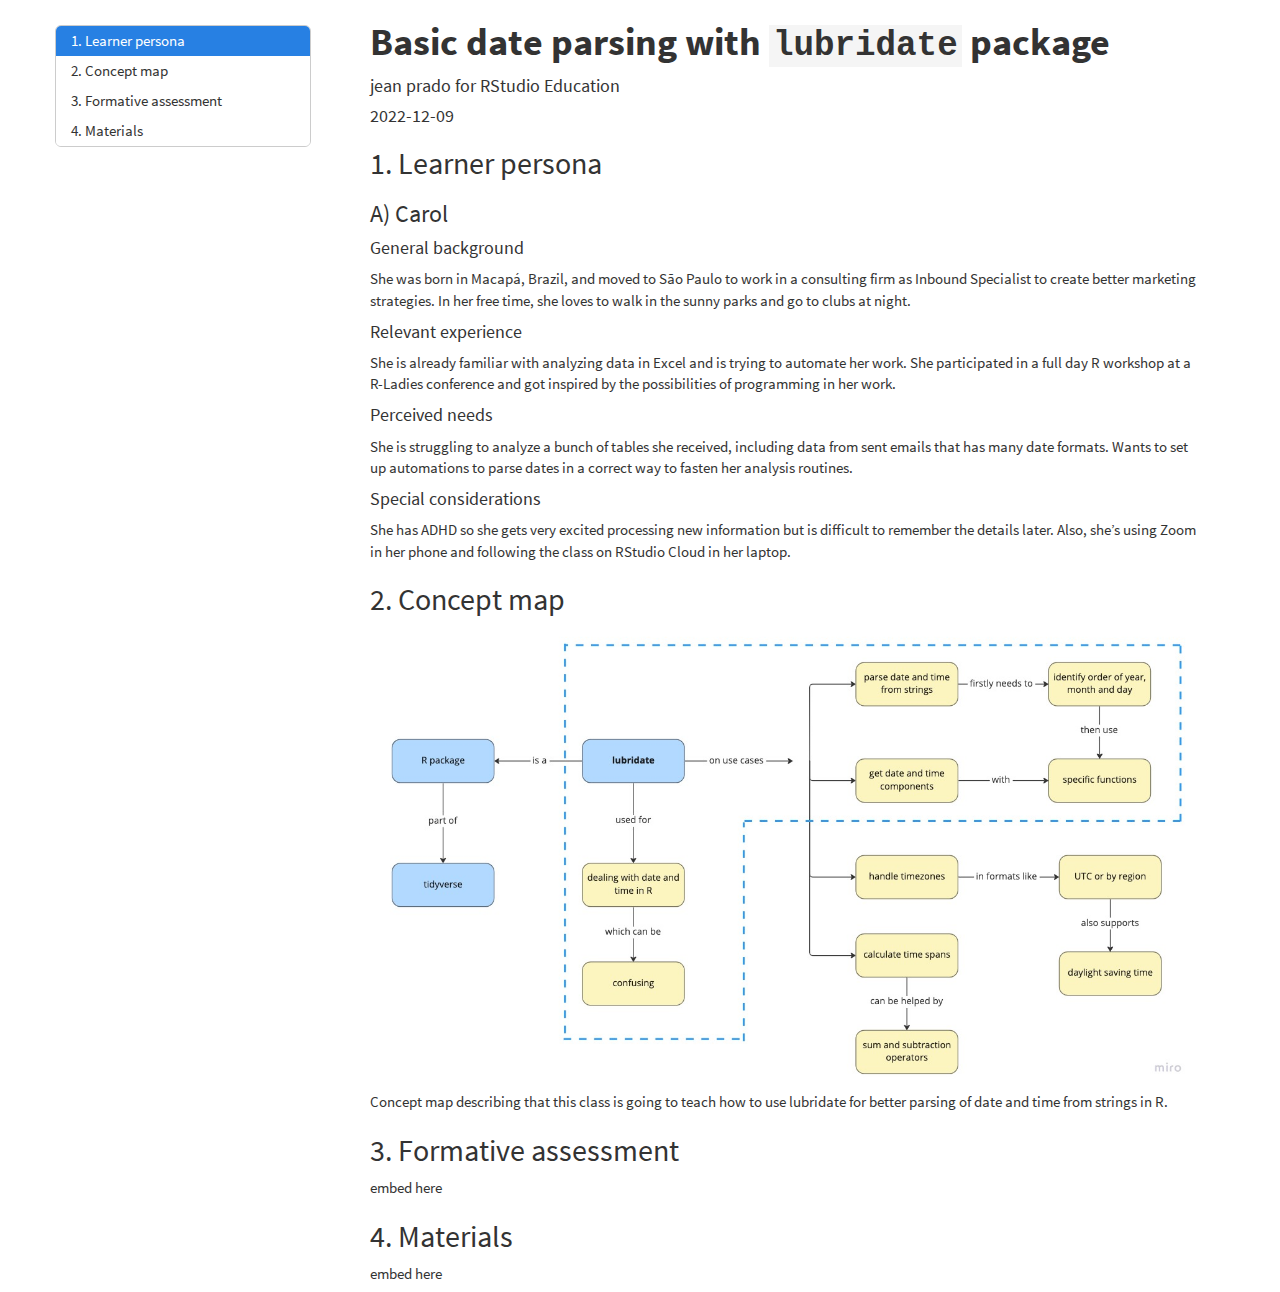
==== commit 42fa05c4: "update index" ====
--- a/class/index.html
+++ b/class/index.html
@@ -11,41 +11,1324 @@
 
 <meta name="author" content="jean prado for RStudio Education" />
 
-<meta name="date" content="2022-12-08" />
+<meta name="date" content="2022-12-09" />
 
 <title>Basic date parsing with lubridate package</title>
 
-<script src="[data-uri]"></script>
-<script src="[data-uri]"></script>
+<script>// Pandoc 2.9 adds attributes on both header and div. We remove the former (to
+// be compatible with the behavior of Pandoc < 2.8).
+document.addEventListener('DOMContentLoaded', function(e) {
+  var hs = document.querySelectorAll("div.section[class*='level'] > :first-child");
+  var i, h, a;
+  for (i = 0; i < hs.length; i++) {
+    h = hs[i];
+    if (!/^h[1-6]$/i.test(h.tagName)) continue;  // it should be a header h1-h6
+    a = h.attributes;
+    while (a.length > 0) h.removeAttribute(a[0].name);
+  }
+});
+</script>
+<script>/*! jQuery v3.6.0 | (c) OpenJS Foundation and other contributors | jquery.org/license */
+!function(e,t){"use strict";"object"==typeof module&&"object"==typeof module.exports?module.exports=e.document?t(e,!0):function(e){if(!e.document)throw new Error("jQuery requires a window with a document");return t(e)}:t(e)}("undefined"!=typeof window?window:this,function(C,e){"use strict";var t=[],r=Object.getPrototypeOf,s=t.slice,g=t.flat?function(e){return t.flat.call(e)}:function(e){return t.concat.apply([],e)},u=t.push,i=t.indexOf,n={},o=n.toString,v=n.hasOwnProperty,a=v.toString,l=a.call(Object),y={},m=function(e){return"function"==typeof e&&"number"!=typeof e.nodeType&&"function"!=typeof e.item},x=function(e){return null!=e&&e===e.window},E=C.document,c={type:!0,src:!0,nonce:!0,noModule:!0};function b(e,t,n){var r,i,o=(n=n||E).createElement("script");if(o.text=e,t)for(r in c)(i=t[r]||t.getAttribute&&t.getAttribute(r))&&o.setAttribute(r,i);n.head.appendChild(o).parentNode.removeChild(o)}function w(e){return null==e?e+"":"object"==typeof e||"function"==typeof e?n[o.call(e)]||"object":typeof e}var f="3.6.0",S=function(e,t){return new S.fn.init(e,t)};function p(e){var t=!!e&&"length"in e&&e.length,n=w(e);return!m(e)&&!x(e)&&("array"===n||0===t||"number"==typeof t&&0<t&&t-1 in e)}S.fn=S.prototype={jquery:f,constructor:S,length:0,toArray:function(){return s.call(this)},get:function(e){return null==e?s.call(this):e<0?this[e+this.length]:this[e]},pushStack:function(e){var t=S.merge(this.constructor(),e);return t.prevObject=this,t},each:function(e){return S.each(this,e)},map:function(n){return this.pushStack(S.map(this,function(e,t){return n.call(e,t,e)}))},slice:function(){return this.pushStack(s.apply(this,arguments))},first:function(){return this.eq(0)},last:function(){return this.eq(-1)},even:function(){return this.pushStack(S.grep(this,function(e,t){return(t+1)%2}))},odd:function(){return this.pushStack(S.grep(this,function(e,t){return t%2}))},eq:function(e){var t=this.length,n=+e+(e<0?t:0);return this.pushStack(0<=n&&n<t?[this[n]]:[])},end:function(){return this.prevObject||this.constructor()},push:u,sort:t.sort,splice:t.splice},S.extend=S.fn.extend=function(){var e,t,n,r,i,o,a=arguments[0]||{},s=1,u=arguments.length,l=!1;for("boolean"==typeof a&&(l=a,a=arguments[s]||{},s++),"object"==typeof a||m(a)||(a={}),s===u&&(a=this,s--);s<u;s++)if(null!=(e=arguments[s]))for(t in e)r=e[t],"__proto__"!==t&&a!==r&&(l&&r&&(S.isPlainObject(r)||(i=Array.isArray(r)))?(n=a[t],o=i&&!Array.isArray(n)?[]:i||S.isPlainObject(n)?n:{},i=!1,a[t]=S.extend(l,o,r)):void 0!==r&&(a[t]=r));return a},S.extend({expando:"jQuery"+(f+Math.random()).replace(/\D/g,""),isReady:!0,error:function(e){throw new Error(e)},noop:function(){},isPlainObject:function(e){var t,n;return!(!e||"[object Object]"!==o.call(e))&&(!(t=r(e))||"function"==typeof(n=v.call(t,"constructor")&&t.constructor)&&a.call(n)===l)},isEmptyObject:function(e){var t;for(t in e)return!1;return!0},globalEval:function(e,t,n){b(e,{nonce:t&&t.nonce},n)},each:function(e,t){var n,r=0;if(p(e)){for(n=e.length;r<n;r++)if(!1===t.call(e[r],r,e[r]))break}else for(r in e)if(!1===t.call(e[r],r,e[r]))break;return e},makeArray:function(e,t){var n=t||[];return null!=e&&(p(Object(e))?S.merge(n,"string"==typeof e?[e]:e):u.call(n,e)),n},inArray:function(e,t,n){return null==t?-1:i.call(t,e,n)},merge:function(e,t){for(var n=+t.length,r=0,i=e.length;r<n;r++)e[i++]=t[r];return e.length=i,e},grep:function(e,t,n){for(var r=[],i=0,o=e.length,a=!n;i<o;i++)!t(e[i],i)!==a&&r.push(e[i]);return r},map:function(e,t,n){var r,i,o=0,a=[];if(p(e))for(r=e.length;o<r;o++)null!=(i=t(e[o],o,n))&&a.push(i);else for(o in e)null!=(i=t(e[o],o,n))&&a.push(i);return g(a)},guid:1,support:y}),"function"==typeof Symbol&&(S.fn[Symbol.iterator]=t[Symbol.iterator]),S.each("Boolean Number String Function Array Date RegExp Object Error Symbol".split(" "),function(e,t){n["[object "+t+"]"]=t.toLowerCase()});var d=function(n){var e,d,b,o,i,h,f,g,w,u,l,T,C,a,E,v,s,c,y,S="sizzle"+1*new Date,p=n.document,k=0,r=0,m=ue(),x=ue(),A=ue(),N=ue(),j=function(e,t){return e===t&&(l=!0),0},D={}.hasOwnProperty,t=[],q=t.pop,L=t.push,H=t.push,O=t.slice,P=function(e,t){for(var n=0,r=e.length;n<r;n++)if(e[n]===t)return n;return-1},R="checked|selected|async|autofocus|autoplay|controls|defer|disabled|hidden|ismap|loop|multiple|open|readonly|required|scoped",M="[\\x20\\t\\r\\n\\f]",I="(?:\\\\[\\da-fA-F]{1,6}"+M+"?|\\\\[^\\r\\n\\f]|[\\w-]|[^\0-\\x7f])+",W="\\["+M+"*("+I+")(?:"+M+"*([*^$|!~]?=)"+M+"*(?:'((?:\\\\.|[^\\\\'])*)'|\"((?:\\\\.|[^\\\\\"])*)\"|("+I+"))|)"+M+"*\\]",F=":("+I+")(?:\\((('((?:\\\\.|[^\\\\'])*)'|\"((?:\\\\.|[^\\\\\"])*)\")|((?:\\\\.|[^\\\\()[\\]]|"+W+")*)|.*)\\)|)",B=new RegExp(M+"+","g"),$=new RegExp("^"+M+"+|((?:^|[^\\\\])(?:\\\\.)*)"+M+"+$","g"),_=new RegExp("^"+M+"*,"+M+"*"),z=new RegExp("^"+M+"*([>+~]|"+M+")"+M+"*"),U=new RegExp(M+"|>"),X=new RegExp(F),V=new RegExp("^"+I+"$"),G={ID:new RegExp("^#("+I+")"),CLASS:new RegExp("^\\.("+I+")"),TAG:new RegExp("^("+I+"|[*])"),ATTR:new RegExp("^"+W),PSEUDO:new RegExp("^"+F),CHILD:new RegExp("^:(only|first|last|nth|nth-last)-(child|of-type)(?:\\("+M+"*(even|odd|(([+-]|)(\\d*)n|)"+M+"*(?:([+-]|)"+M+"*(\\d+)|))"+M+"*\\)|)","i"),bool:new RegExp("^(?:"+R+")$","i"),needsContext:new RegExp("^"+M+"*[>+~]|:(even|odd|eq|gt|lt|nth|first|last)(?:\\("+M+"*((?:-\\d)?\\d*)"+M+"*\\)|)(?=[^-]|$)","i")},Y=/HTML$/i,Q=/^(?:input|select|textarea|button)$/i,J=/^h\d$/i,K=/^[^{]+\{\s*\[native \w/,Z=/^(?:#([\w-]+)|(\w+)|\.([\w-]+))$/,ee=/[+~]/,te=new RegExp("\\\\[\\da-fA-F]{1,6}"+M+"?|\\\\([^\\r\\n\\f])","g"),ne=function(e,t){var n="0x"+e.slice(1)-65536;return t||(n<0?String.fromCharCode(n+65536):String.fromCharCode(n>>10|55296,1023&n|56320))},re=/([\0-\x1f\x7f]|^-?\d)|^-$|[^\0-\x1f\x7f-\uFFFF\w-]/g,ie=function(e,t){return t?"\0"===e?"\ufffd":e.slice(0,-1)+"\\"+e.charCodeAt(e.length-1).toString(16)+" ":"\\"+e},oe=function(){T()},ae=be(function(e){return!0===e.disabled&&"fieldset"===e.nodeName.toLowerCase()},{dir:"parentNode",next:"legend"});try{H.apply(t=O.call(p.childNodes),p.childNodes),t[p.childNodes.length].nodeType}catch(e){H={apply:t.length?function(e,t){L.apply(e,O.call(t))}:function(e,t){var n=e.length,r=0;while(e[n++]=t[r++]);e.length=n-1}}}function se(t,e,n,r){var i,o,a,s,u,l,c,f=e&&e.ownerDocument,p=e?e.nodeType:9;if(n=n||[],"string"!=typeof t||!t||1!==p&&9!==p&&11!==p)return n;if(!r&&(T(e),e=e||C,E)){if(11!==p&&(u=Z.exec(t)))if(i=u[1]){if(9===p){if(!(a=e.getElementById(i)))return n;if(a.id===i)return n.push(a),n}else if(f&&(a=f.getElementById(i))&&y(e,a)&&a.id===i)return n.push(a),n}else{if(u[2])return H.apply(n,e.getElementsByTagName(t)),n;if((i=u[3])&&d.getElementsByClassName&&e.getElementsByClassName)return H.apply(n,e.getElementsByClassName(i)),n}if(d.qsa&&!N[t+" "]&&(!v||!v.test(t))&&(1!==p||"object"!==e.nodeName.toLowerCase())){if(c=t,f=e,1===p&&(U.test(t)||z.test(t))){(f=ee.test(t)&&ye(e.parentNode)||e)===e&&d.scope||((s=e.getAttribute("id"))?s=s.replace(re,ie):e.setAttribute("id",s=S)),o=(l=h(t)).length;while(o--)l[o]=(s?"#"+s:":scope")+" "+xe(l[o]);c=l.join(",")}try{return H.apply(n,f.querySelectorAll(c)),n}catch(e){N(t,!0)}finally{s===S&&e.removeAttribute("id")}}}return g(t.replace($,"$1"),e,n,r)}function ue(){var r=[];return function e(t,n){return r.push(t+" ")>b.cacheLength&&delete e[r.shift()],e[t+" "]=n}}function le(e){return e[S]=!0,e}function ce(e){var t=C.createElement("fieldset");try{return!!e(t)}catch(e){return!1}finally{t.parentNode&&t.parentNode.removeChild(t),t=null}}function fe(e,t){var n=e.split("|"),r=n.length;while(r--)b.attrHandle[n[r]]=t}function pe(e,t){var n=t&&e,r=n&&1===e.nodeType&&1===t.nodeType&&e.sourceIndex-t.sourceIndex;if(r)return r;if(n)while(n=n.nextSibling)if(n===t)return-1;return e?1:-1}function de(t){return function(e){return"input"===e.nodeName.toLowerCase()&&e.type===t}}function he(n){return function(e){var t=e.nodeName.toLowerCase();return("input"===t||"button"===t)&&e.type===n}}function ge(t){return function(e){return"form"in e?e.parentNode&&!1===e.disabled?"label"in e?"label"in e.parentNode?e.parentNode.disabled===t:e.disabled===t:e.isDisabled===t||e.isDisabled!==!t&&ae(e)===t:e.disabled===t:"label"in e&&e.disabled===t}}function ve(a){return le(function(o){return o=+o,le(function(e,t){var n,r=a([],e.length,o),i=r.length;while(i--)e[n=r[i]]&&(e[n]=!(t[n]=e[n]))})})}function ye(e){return e&&"undefined"!=typeof e.getElementsByTagName&&e}for(e in d=se.support={},i=se.isXML=function(e){var t=e&&e.namespaceURI,n=e&&(e.ownerDocument||e).documentElement;return!Y.test(t||n&&n.nodeName||"HTML")},T=se.setDocument=function(e){var t,n,r=e?e.ownerDocument||e:p;return r!=C&&9===r.nodeType&&r.documentElement&&(a=(C=r).documentElement,E=!i(C),p!=C&&(n=C.defaultView)&&n.top!==n&&(n.addEventListener?n.addEventListener("unload",oe,!1):n.attachEvent&&n.attachEvent("onunload",oe)),d.scope=ce(function(e){return a.appendChild(e).appendChild(C.createElement("div")),"undefined"!=typeof e.querySelectorAll&&!e.querySelectorAll(":scope fieldset div").length}),d.attributes=ce(function(e){return e.className="i",!e.getAttribute("className")}),d.getElementsByTagName=ce(function(e){return e.appendChild(C.createComment("")),!e.getElementsByTagName("*").length}),d.getElementsByClassName=K.test(C.getElementsByClassName),d.getById=ce(function(e){return a.appendChild(e).id=S,!C.getElementsByName||!C.getElementsByName(S).length}),d.getById?(b.filter.ID=function(e){var t=e.replace(te,ne);return function(e){return e.getAttribute("id")===t}},b.find.ID=function(e,t){if("undefined"!=typeof t.getElementById&&E){var n=t.getElementById(e);return n?[n]:[]}}):(b.filter.ID=function(e){var n=e.replace(te,ne);return function(e){var t="undefined"!=typeof e.getAttributeNode&&e.getAttributeNode("id");return t&&t.value===n}},b.find.ID=function(e,t){if("undefined"!=typeof t.getElementById&&E){var n,r,i,o=t.getElementById(e);if(o){if((n=o.getAttributeNode("id"))&&n.value===e)return[o];i=t.getElementsByName(e),r=0;while(o=i[r++])if((n=o.getAttributeNode("id"))&&n.value===e)return[o]}return[]}}),b.find.TAG=d.getElementsByTagName?function(e,t){return"undefined"!=typeof t.getElementsByTagName?t.getElementsByTagName(e):d.qsa?t.querySelectorAll(e):void 0}:function(e,t){var n,r=[],i=0,o=t.getElementsByTagName(e);if("*"===e){while(n=o[i++])1===n.nodeType&&r.push(n);return r}return o},b.find.CLASS=d.getElementsByClassName&&function(e,t){if("undefined"!=typeof t.getElementsByClassName&&E)return t.getElementsByClassName(e)},s=[],v=[],(d.qsa=K.test(C.querySelectorAll))&&(ce(function(e){var t;a.appendChild(e).innerHTML="<a id='"+S+"'></a><select id='"+S+"-\r\\' msallowcapture=''><option selected=''></option></select>",e.querySelectorAll("[msallowcapture^='']").length&&v.push("[*^$]="+M+"*(?:''|\"\")"),e.querySelectorAll("[selected]").length||v.push("\\["+M+"*(?:value|"+R+")"),e.querySelectorAll("[id~="+S+"-]").length||v.push("~="),(t=C.createElement("input")).setAttribute("name",""),e.appendChild(t),e.querySelectorAll("[name='']").length||v.push("\\["+M+"*name"+M+"*="+M+"*(?:''|\"\")"),e.querySelectorAll(":checked").length||v.push(":checked"),e.querySelectorAll("a#"+S+"+*").length||v.push(".#.+[+~]"),e.querySelectorAll("\\\f"),v.push("[\\r\\n\\f]")}),ce(function(e){e.innerHTML="<a href='' disabled='disabled'></a><select disabled='disabled'><option/></select>";var t=C.createElement("input");t.setAttribute("type","hidden"),e.appendChild(t).setAttribute("name","D"),e.querySelectorAll("[name=d]").length&&v.push("name"+M+"*[*^$|!~]?="),2!==e.querySelectorAll(":enabled").length&&v.push(":enabled",":disabled"),a.appendChild(e).disabled=!0,2!==e.querySelectorAll(":disabled").length&&v.push(":enabled",":disabled"),e.querySelectorAll("*,:x"),v.push(",.*:")})),(d.matchesSelector=K.test(c=a.matches||a.webkitMatchesSelector||a.mozMatchesSelector||a.oMatchesSelector||a.msMatchesSelector))&&ce(function(e){d.disconnectedMatch=c.call(e,"*"),c.call(e,"[s!='']:x"),s.push("!=",F)}),v=v.length&&new RegExp(v.join("|")),s=s.length&&new RegExp(s.join("|")),t=K.test(a.compareDocumentPosition),y=t||K.test(a.contains)?function(e,t){var n=9===e.nodeType?e.documentElement:e,r=t&&t.parentNode;return e===r||!(!r||1!==r.nodeType||!(n.contains?n.contains(r):e.compareDocumentPosition&&16&e.compareDocumentPosition(r)))}:function(e,t){if(t)while(t=t.parentNode)if(t===e)return!0;return!1},j=t?function(e,t){if(e===t)return l=!0,0;var n=!e.compareDocumentPosition-!t.compareDocumentPosition;return n||(1&(n=(e.ownerDocument||e)==(t.ownerDocument||t)?e.compareDocumentPosition(t):1)||!d.sortDetached&&t.compareDocumentPosition(e)===n?e==C||e.ownerDocument==p&&y(p,e)?-1:t==C||t.ownerDocument==p&&y(p,t)?1:u?P(u,e)-P(u,t):0:4&n?-1:1)}:function(e,t){if(e===t)return l=!0,0;var n,r=0,i=e.parentNode,o=t.parentNode,a=[e],s=[t];if(!i||!o)return e==C?-1:t==C?1:i?-1:o?1:u?P(u,e)-P(u,t):0;if(i===o)return pe(e,t);n=e;while(n=n.parentNode)a.unshift(n);n=t;while(n=n.parentNode)s.unshift(n);while(a[r]===s[r])r++;return r?pe(a[r],s[r]):a[r]==p?-1:s[r]==p?1:0}),C},se.matches=function(e,t){return se(e,null,null,t)},se.matchesSelector=function(e,t){if(T(e),d.matchesSelector&&E&&!N[t+" "]&&(!s||!s.test(t))&&(!v||!v.test(t)))try{var n=c.call(e,t);if(n||d.disconnectedMatch||e.document&&11!==e.document.nodeType)return n}catch(e){N(t,!0)}return 0<se(t,C,null,[e]).length},se.contains=function(e,t){return(e.ownerDocument||e)!=C&&T(e),y(e,t)},se.attr=function(e,t){(e.ownerDocument||e)!=C&&T(e);var n=b.attrHandle[t.toLowerCase()],r=n&&D.call(b.attrHandle,t.toLowerCase())?n(e,t,!E):void 0;return void 0!==r?r:d.attributes||!E?e.getAttribute(t):(r=e.getAttributeNode(t))&&r.specified?r.value:null},se.escape=function(e){return(e+"").replace(re,ie)},se.error=function(e){throw new Error("Syntax error, unrecognized expression: "+e)},se.uniqueSort=function(e){var t,n=[],r=0,i=0;if(l=!d.detectDuplicates,u=!d.sortStable&&e.slice(0),e.sort(j),l){while(t=e[i++])t===e[i]&&(r=n.push(i));while(r--)e.splice(n[r],1)}return u=null,e},o=se.getText=function(e){var t,n="",r=0,i=e.nodeType;if(i){if(1===i||9===i||11===i){if("string"==typeof e.textContent)return e.textContent;for(e=e.firstChild;e;e=e.nextSibling)n+=o(e)}else if(3===i||4===i)return e.nodeValue}else while(t=e[r++])n+=o(t);return n},(b=se.selectors={cacheLength:50,createPseudo:le,match:G,attrHandle:{},find:{},relative:{">":{dir:"parentNode",first:!0}," ":{dir:"parentNode"},"+":{dir:"previousSibling",first:!0},"~":{dir:"previousSibling"}},preFilter:{ATTR:function(e){return e[1]=e[1].replace(te,ne),e[3]=(e[3]||e[4]||e[5]||"").replace(te,ne),"~="===e[2]&&(e[3]=" "+e[3]+" "),e.slice(0,4)},CHILD:function(e){return e[1]=e[1].toLowerCase(),"nth"===e[1].slice(0,3)?(e[3]||se.error(e[0]),e[4]=+(e[4]?e[5]+(e[6]||1):2*("even"===e[3]||"odd"===e[3])),e[5]=+(e[7]+e[8]||"odd"===e[3])):e[3]&&se.error(e[0]),e},PSEUDO:function(e){var t,n=!e[6]&&e[2];return G.CHILD.test(e[0])?null:(e[3]?e[2]=e[4]||e[5]||"":n&&X.test(n)&&(t=h(n,!0))&&(t=n.indexOf(")",n.length-t)-n.length)&&(e[0]=e[0].slice(0,t),e[2]=n.slice(0,t)),e.slice(0,3))}},filter:{TAG:function(e){var t=e.replace(te,ne).toLowerCase();return"*"===e?function(){return!0}:function(e){return e.nodeName&&e.nodeName.toLowerCase()===t}},CLASS:function(e){var t=m[e+" "];return t||(t=new RegExp("(^|"+M+")"+e+"("+M+"|$)"))&&m(e,function(e){return t.test("string"==typeof e.className&&e.className||"undefined"!=typeof e.getAttribute&&e.getAttribute("class")||"")})},ATTR:function(n,r,i){return function(e){var t=se.attr(e,n);return null==t?"!="===r:!r||(t+="","="===r?t===i:"!="===r?t!==i:"^="===r?i&&0===t.indexOf(i):"*="===r?i&&-1<t.indexOf(i):"$="===r?i&&t.slice(-i.length)===i:"~="===r?-1<(" "+t.replace(B," ")+" ").indexOf(i):"|="===r&&(t===i||t.slice(0,i.length+1)===i+"-"))}},CHILD:function(h,e,t,g,v){var y="nth"!==h.slice(0,3),m="last"!==h.slice(-4),x="of-type"===e;return 1===g&&0===v?function(e){return!!e.parentNode}:function(e,t,n){var r,i,o,a,s,u,l=y!==m?"nextSibling":"previousSibling",c=e.parentNode,f=x&&e.nodeName.toLowerCase(),p=!n&&!x,d=!1;if(c){if(y){while(l){a=e;while(a=a[l])if(x?a.nodeName.toLowerCase()===f:1===a.nodeType)return!1;u=l="only"===h&&!u&&"nextSibling"}return!0}if(u=[m?c.firstChild:c.lastChild],m&&p){d=(s=(r=(i=(o=(a=c)[S]||(a[S]={}))[a.uniqueID]||(o[a.uniqueID]={}))[h]||[])[0]===k&&r[1])&&r[2],a=s&&c.childNodes[s];while(a=++s&&a&&a[l]||(d=s=0)||u.pop())if(1===a.nodeType&&++d&&a===e){i[h]=[k,s,d];break}}else if(p&&(d=s=(r=(i=(o=(a=e)[S]||(a[S]={}))[a.uniqueID]||(o[a.uniqueID]={}))[h]||[])[0]===k&&r[1]),!1===d)while(a=++s&&a&&a[l]||(d=s=0)||u.pop())if((x?a.nodeName.toLowerCase()===f:1===a.nodeType)&&++d&&(p&&((i=(o=a[S]||(a[S]={}))[a.uniqueID]||(o[a.uniqueID]={}))[h]=[k,d]),a===e))break;return(d-=v)===g||d%g==0&&0<=d/g}}},PSEUDO:function(e,o){var t,a=b.pseudos[e]||b.setFilters[e.toLowerCase()]||se.error("unsupported pseudo: "+e);return a[S]?a(o):1<a.length?(t=[e,e,"",o],b.setFilters.hasOwnProperty(e.toLowerCase())?le(function(e,t){var n,r=a(e,o),i=r.length;while(i--)e[n=P(e,r[i])]=!(t[n]=r[i])}):function(e){return a(e,0,t)}):a}},pseudos:{not:le(function(e){var r=[],i=[],s=f(e.replace($,"$1"));return s[S]?le(function(e,t,n,r){var i,o=s(e,null,r,[]),a=e.length;while(a--)(i=o[a])&&(e[a]=!(t[a]=i))}):function(e,t,n){return r[0]=e,s(r,null,n,i),r[0]=null,!i.pop()}}),has:le(function(t){return function(e){return 0<se(t,e).length}}),contains:le(function(t){return t=t.replace(te,ne),function(e){return-1<(e.textContent||o(e)).indexOf(t)}}),lang:le(function(n){return V.test(n||"")||se.error("unsupported lang: "+n),n=n.replace(te,ne).toLowerCase(),function(e){var t;do{if(t=E?e.lang:e.getAttribute("xml:lang")||e.getAttribute("lang"))return(t=t.toLowerCase())===n||0===t.indexOf(n+"-")}while((e=e.parentNode)&&1===e.nodeType);return!1}}),target:function(e){var t=n.location&&n.location.hash;return t&&t.slice(1)===e.id},root:function(e){return e===a},focus:function(e){return e===C.activeElement&&(!C.hasFocus||C.hasFocus())&&!!(e.type||e.href||~e.tabIndex)},enabled:ge(!1),disabled:ge(!0),checked:function(e){var t=e.nodeName.toLowerCase();return"input"===t&&!!e.checked||"option"===t&&!!e.selected},selected:function(e){return e.parentNode&&e.parentNode.selectedIndex,!0===e.selected},empty:function(e){for(e=e.firstChild;e;e=e.nextSibling)if(e.nodeType<6)return!1;return!0},parent:function(e){return!b.pseudos.empty(e)},header:function(e){return J.test(e.nodeName)},input:function(e){return Q.test(e.nodeName)},button:function(e){var t=e.nodeName.toLowerCase();return"input"===t&&"button"===e.type||"button"===t},text:function(e){var t;return"input"===e.nodeName.toLowerCase()&&"text"===e.type&&(null==(t=e.getAttribute("type"))||"text"===t.toLowerCase())},first:ve(function(){return[0]}),last:ve(function(e,t){return[t-1]}),eq:ve(function(e,t,n){return[n<0?n+t:n]}),even:ve(function(e,t){for(var n=0;n<t;n+=2)e.push(n);return e}),odd:ve(function(e,t){for(var n=1;n<t;n+=2)e.push(n);return e}),lt:ve(function(e,t,n){for(var r=n<0?n+t:t<n?t:n;0<=--r;)e.push(r);return e}),gt:ve(function(e,t,n){for(var r=n<0?n+t:n;++r<t;)e.push(r);return e})}}).pseudos.nth=b.pseudos.eq,{radio:!0,checkbox:!0,file:!0,password:!0,image:!0})b.pseudos[e]=de(e);for(e in{submit:!0,reset:!0})b.pseudos[e]=he(e);function me(){}function xe(e){for(var t=0,n=e.length,r="";t<n;t++)r+=e[t].value;return r}function be(s,e,t){var u=e.dir,l=e.next,c=l||u,f=t&&"parentNode"===c,p=r++;return e.first?function(e,t,n){while(e=e[u])if(1===e.nodeType||f)return s(e,t,n);return!1}:function(e,t,n){var r,i,o,a=[k,p];if(n){while(e=e[u])if((1===e.nodeType||f)&&s(e,t,n))return!0}else while(e=e[u])if(1===e.nodeType||f)if(i=(o=e[S]||(e[S]={}))[e.uniqueID]||(o[e.uniqueID]={}),l&&l===e.nodeName.toLowerCase())e=e[u]||e;else{if((r=i[c])&&r[0]===k&&r[1]===p)return a[2]=r[2];if((i[c]=a)[2]=s(e,t,n))return!0}return!1}}function we(i){return 1<i.length?function(e,t,n){var r=i.length;while(r--)if(!i[r](e,t,n))return!1;return!0}:i[0]}function Te(e,t,n,r,i){for(var o,a=[],s=0,u=e.length,l=null!=t;s<u;s++)(o=e[s])&&(n&&!n(o,r,i)||(a.push(o),l&&t.push(s)));return a}function Ce(d,h,g,v,y,e){return v&&!v[S]&&(v=Ce(v)),y&&!y[S]&&(y=Ce(y,e)),le(function(e,t,n,r){var i,o,a,s=[],u=[],l=t.length,c=e||function(e,t,n){for(var r=0,i=t.length;r<i;r++)se(e,t[r],n);return n}(h||"*",n.nodeType?[n]:n,[]),f=!d||!e&&h?c:Te(c,s,d,n,r),p=g?y||(e?d:l||v)?[]:t:f;if(g&&g(f,p,n,r),v){i=Te(p,u),v(i,[],n,r),o=i.length;while(o--)(a=i[o])&&(p[u[o]]=!(f[u[o]]=a))}if(e){if(y||d){if(y){i=[],o=p.length;while(o--)(a=p[o])&&i.push(f[o]=a);y(null,p=[],i,r)}o=p.length;while(o--)(a=p[o])&&-1<(i=y?P(e,a):s[o])&&(e[i]=!(t[i]=a))}}else p=Te(p===t?p.splice(l,p.length):p),y?y(null,t,p,r):H.apply(t,p)})}function Ee(e){for(var i,t,n,r=e.length,o=b.relative[e[0].type],a=o||b.relative[" "],s=o?1:0,u=be(function(e){return e===i},a,!0),l=be(function(e){return-1<P(i,e)},a,!0),c=[function(e,t,n){var r=!o&&(n||t!==w)||((i=t).nodeType?u(e,t,n):l(e,t,n));return i=null,r}];s<r;s++)if(t=b.relative[e[s].type])c=[be(we(c),t)];else{if((t=b.filter[e[s].type].apply(null,e[s].matches))[S]){for(n=++s;n<r;n++)if(b.relative[e[n].type])break;return Ce(1<s&&we(c),1<s&&xe(e.slice(0,s-1).concat({value:" "===e[s-2].type?"*":""})).replace($,"$1"),t,s<n&&Ee(e.slice(s,n)),n<r&&Ee(e=e.slice(n)),n<r&&xe(e))}c.push(t)}return we(c)}return me.prototype=b.filters=b.pseudos,b.setFilters=new me,h=se.tokenize=function(e,t){var n,r,i,o,a,s,u,l=x[e+" "];if(l)return t?0:l.slice(0);a=e,s=[],u=b.preFilter;while(a){for(o in n&&!(r=_.exec(a))||(r&&(a=a.slice(r[0].length)||a),s.push(i=[])),n=!1,(r=z.exec(a))&&(n=r.shift(),i.push({value:n,type:r[0].replace($," ")}),a=a.slice(n.length)),b.filter)!(r=G[o].exec(a))||u[o]&&!(r=u[o](r))||(n=r.shift(),i.push({value:n,type:o,matches:r}),a=a.slice(n.length));if(!n)break}return t?a.length:a?se.error(e):x(e,s).slice(0)},f=se.compile=function(e,t){var n,v,y,m,x,r,i=[],o=[],a=A[e+" "];if(!a){t||(t=h(e)),n=t.length;while(n--)(a=Ee(t[n]))[S]?i.push(a):o.push(a);(a=A(e,(v=o,m=0<(y=i).length,x=0<v.length,r=function(e,t,n,r,i){var o,a,s,u=0,l="0",c=e&&[],f=[],p=w,d=e||x&&b.find.TAG("*",i),h=k+=null==p?1:Math.random()||.1,g=d.length;for(i&&(w=t==C||t||i);l!==g&&null!=(o=d[l]);l++){if(x&&o){a=0,t||o.ownerDocument==C||(T(o),n=!E);while(s=v[a++])if(s(o,t||C,n)){r.push(o);break}i&&(k=h)}m&&((o=!s&&o)&&u--,e&&c.push(o))}if(u+=l,m&&l!==u){a=0;while(s=y[a++])s(c,f,t,n);if(e){if(0<u)while(l--)c[l]||f[l]||(f[l]=q.call(r));f=Te(f)}H.apply(r,f),i&&!e&&0<f.length&&1<u+y.length&&se.uniqueSort(r)}return i&&(k=h,w=p),c},m?le(r):r))).selector=e}return a},g=se.select=function(e,t,n,r){var i,o,a,s,u,l="function"==typeof e&&e,c=!r&&h(e=l.selector||e);if(n=n||[],1===c.length){if(2<(o=c[0]=c[0].slice(0)).length&&"ID"===(a=o[0]).type&&9===t.nodeType&&E&&b.relative[o[1].type]){if(!(t=(b.find.ID(a.matches[0].replace(te,ne),t)||[])[0]))return n;l&&(t=t.parentNode),e=e.slice(o.shift().value.length)}i=G.needsContext.test(e)?0:o.length;while(i--){if(a=o[i],b.relative[s=a.type])break;if((u=b.find[s])&&(r=u(a.matches[0].replace(te,ne),ee.test(o[0].type)&&ye(t.parentNode)||t))){if(o.splice(i,1),!(e=r.length&&xe(o)))return H.apply(n,r),n;break}}}return(l||f(e,c))(r,t,!E,n,!t||ee.test(e)&&ye(t.parentNode)||t),n},d.sortStable=S.split("").sort(j).join("")===S,d.detectDuplicates=!!l,T(),d.sortDetached=ce(function(e){return 1&e.compareDocumentPosition(C.createElement("fieldset"))}),ce(function(e){return e.innerHTML="<a href='#'></a>","#"===e.firstChild.getAttribute("href")})||fe("type|href|height|width",function(e,t,n){if(!n)return e.getAttribute(t,"type"===t.toLowerCase()?1:2)}),d.attributes&&ce(function(e){return e.innerHTML="<input/>",e.firstChild.setAttribute("value",""),""===e.firstChild.getAttribute("value")})||fe("value",function(e,t,n){if(!n&&"input"===e.nodeName.toLowerCase())return e.defaultValue}),ce(function(e){return null==e.getAttribute("disabled")})||fe(R,function(e,t,n){var r;if(!n)return!0===e[t]?t.toLowerCase():(r=e.getAttributeNode(t))&&r.specified?r.value:null}),se}(C);S.find=d,S.expr=d.selectors,S.expr[":"]=S.expr.pseudos,S.uniqueSort=S.unique=d.uniqueSort,S.text=d.getText,S.isXMLDoc=d.isXML,S.contains=d.contains,S.escapeSelector=d.escape;var h=function(e,t,n){var r=[],i=void 0!==n;while((e=e[t])&&9!==e.nodeType)if(1===e.nodeType){if(i&&S(e).is(n))break;r.push(e)}return r},T=function(e,t){for(var n=[];e;e=e.nextSibling)1===e.nodeType&&e!==t&&n.push(e);return n},k=S.expr.match.needsContext;function A(e,t){return e.nodeName&&e.nodeName.toLowerCase()===t.toLowerCase()}var N=/^<([a-z][^\/\0>:\x20\t\r\n\f]*)[\x20\t\r\n\f]*\/?>(?:<\/\1>|)$/i;function j(e,n,r){return m(n)?S.grep(e,function(e,t){return!!n.call(e,t,e)!==r}):n.nodeType?S.grep(e,function(e){return e===n!==r}):"string"!=typeof n?S.grep(e,function(e){return-1<i.call(n,e)!==r}):S.filter(n,e,r)}S.filter=function(e,t,n){var r=t[0];return n&&(e=":not("+e+")"),1===t.length&&1===r.nodeType?S.find.matchesSelector(r,e)?[r]:[]:S.find.matches(e,S.grep(t,function(e){return 1===e.nodeType}))},S.fn.extend({find:function(e){var t,n,r=this.length,i=this;if("string"!=typeof e)return this.pushStack(S(e).filter(function(){for(t=0;t<r;t++)if(S.contains(i[t],this))return!0}));for(n=this.pushStack([]),t=0;t<r;t++)S.find(e,i[t],n);return 1<r?S.uniqueSort(n):n},filter:function(e){return this.pushStack(j(this,e||[],!1))},not:function(e){return this.pushStack(j(this,e||[],!0))},is:function(e){return!!j(this,"string"==typeof e&&k.test(e)?S(e):e||[],!1).length}});var D,q=/^(?:\s*(<[\w\W]+>)[^>]*|#([\w-]+))$/;(S.fn.init=function(e,t,n){var r,i;if(!e)return this;if(n=n||D,"string"==typeof e){if(!(r="<"===e[0]&&">"===e[e.length-1]&&3<=e.length?[null,e,null]:q.exec(e))||!r[1]&&t)return!t||t.jquery?(t||n).find(e):this.constructor(t).find(e);if(r[1]){if(t=t instanceof S?t[0]:t,S.merge(this,S.parseHTML(r[1],t&&t.nodeType?t.ownerDocument||t:E,!0)),N.test(r[1])&&S.isPlainObject(t))for(r in t)m(this[r])?this[r](t[r]):this.attr(r,t[r]);return this}return(i=E.getElementById(r[2]))&&(this[0]=i,this.length=1),this}return e.nodeType?(this[0]=e,this.length=1,this):m(e)?void 0!==n.ready?n.ready(e):e(S):S.makeArray(e,this)}).prototype=S.fn,D=S(E);var L=/^(?:parents|prev(?:Until|All))/,H={children:!0,contents:!0,next:!0,prev:!0};function O(e,t){while((e=e[t])&&1!==e.nodeType);return e}S.fn.extend({has:function(e){var t=S(e,this),n=t.length;return this.filter(function(){for(var e=0;e<n;e++)if(S.contains(this,t[e]))return!0})},closest:function(e,t){var n,r=0,i=this.length,o=[],a="string"!=typeof e&&S(e);if(!k.test(e))for(;r<i;r++)for(n=this[r];n&&n!==t;n=n.parentNode)if(n.nodeType<11&&(a?-1<a.index(n):1===n.nodeType&&S.find.matchesSelector(n,e))){o.push(n);break}return this.pushStack(1<o.length?S.uniqueSort(o):o)},index:function(e){return e?"string"==typeof e?i.call(S(e),this[0]):i.call(this,e.jquery?e[0]:e):this[0]&&this[0].parentNode?this.first().prevAll().length:-1},add:function(e,t){return this.pushStack(S.uniqueSort(S.merge(this.get(),S(e,t))))},addBack:function(e){return this.add(null==e?this.prevObject:this.prevObject.filter(e))}}),S.each({parent:function(e){var t=e.parentNode;return t&&11!==t.nodeType?t:null},parents:function(e){return h(e,"parentNode")},parentsUntil:function(e,t,n){return h(e,"parentNode",n)},next:function(e){return O(e,"nextSibling")},prev:function(e){return O(e,"previousSibling")},nextAll:function(e){return h(e,"nextSibling")},prevAll:function(e){return h(e,"previousSibling")},nextUntil:function(e,t,n){return h(e,"nextSibling",n)},prevUntil:function(e,t,n){return h(e,"previousSibling",n)},siblings:function(e){return T((e.parentNode||{}).firstChild,e)},children:function(e){return T(e.firstChild)},contents:function(e){return null!=e.contentDocument&&r(e.contentDocument)?e.contentDocument:(A(e,"template")&&(e=e.content||e),S.merge([],e.childNodes))}},function(r,i){S.fn[r]=function(e,t){var n=S.map(this,i,e);return"Until"!==r.slice(-5)&&(t=e),t&&"string"==typeof t&&(n=S.filter(t,n)),1<this.length&&(H[r]||S.uniqueSort(n),L.test(r)&&n.reverse()),this.pushStack(n)}});var P=/[^\x20\t\r\n\f]+/g;function R(e){return e}function M(e){throw e}function I(e,t,n,r){var i;try{e&&m(i=e.promise)?i.call(e).done(t).fail(n):e&&m(i=e.then)?i.call(e,t,n):t.apply(void 0,[e].slice(r))}catch(e){n.apply(void 0,[e])}}S.Callbacks=function(r){var e,n;r="string"==typeof r?(e=r,n={},S.each(e.match(P)||[],function(e,t){n[t]=!0}),n):S.extend({},r);var i,t,o,a,s=[],u=[],l=-1,c=function(){for(a=a||r.once,o=i=!0;u.length;l=-1){t=u.shift();while(++l<s.length)!1===s[l].apply(t[0],t[1])&&r.stopOnFalse&&(l=s.length,t=!1)}r.memory||(t=!1),i=!1,a&&(s=t?[]:"")},f={add:function(){return s&&(t&&!i&&(l=s.length-1,u.push(t)),function n(e){S.each(e,function(e,t){m(t)?r.unique&&f.has(t)||s.push(t):t&&t.length&&"string"!==w(t)&&n(t)})}(arguments),t&&!i&&c()),this},remove:function(){return S.each(arguments,function(e,t){var n;while(-1<(n=S.inArray(t,s,n)))s.splice(n,1),n<=l&&l--}),this},has:function(e){return e?-1<S.inArray(e,s):0<s.length},empty:function(){return s&&(s=[]),this},disable:function(){return a=u=[],s=t="",this},disabled:function(){return!s},lock:function(){return a=u=[],t||i||(s=t=""),this},locked:function(){return!!a},fireWith:function(e,t){return a||(t=[e,(t=t||[]).slice?t.slice():t],u.push(t),i||c()),this},fire:function(){return f.fireWith(this,arguments),this},fired:function(){return!!o}};return f},S.extend({Deferred:function(e){var o=[["notify","progress",S.Callbacks("memory"),S.Callbacks("memory"),2],["resolve","done",S.Callbacks("once memory"),S.Callbacks("once memory"),0,"resolved"],["reject","fail",S.Callbacks("once memory"),S.Callbacks("once memory"),1,"rejected"]],i="pending",a={state:function(){return i},always:function(){return s.done(arguments).fail(arguments),this},"catch":function(e){return a.then(null,e)},pipe:function(){var i=arguments;return S.Deferred(function(r){S.each(o,function(e,t){var n=m(i[t[4]])&&i[t[4]];s[t[1]](function(){var e=n&&n.apply(this,arguments);e&&m(e.promise)?e.promise().progress(r.notify).done(r.resolve).fail(r.reject):r[t[0]+"With"](this,n?[e]:arguments)})}),i=null}).promise()},then:function(t,n,r){var u=0;function l(i,o,a,s){return function(){var n=this,r=arguments,e=function(){var e,t;if(!(i<u)){if((e=a.apply(n,r))===o.promise())throw new TypeError("Thenable self-resolution");t=e&&("object"==typeof e||"function"==typeof e)&&e.then,m(t)?s?t.call(e,l(u,o,R,s),l(u,o,M,s)):(u++,t.call(e,l(u,o,R,s),l(u,o,M,s),l(u,o,R,o.notifyWith))):(a!==R&&(n=void 0,r=[e]),(s||o.resolveWith)(n,r))}},t=s?e:function(){try{e()}catch(e){S.Deferred.exceptionHook&&S.Deferred.exceptionHook(e,t.stackTrace),u<=i+1&&(a!==M&&(n=void 0,r=[e]),o.rejectWith(n,r))}};i?t():(S.Deferred.getStackHook&&(t.stackTrace=S.Deferred.getStackHook()),C.setTimeout(t))}}return S.Deferred(function(e){o[0][3].add(l(0,e,m(r)?r:R,e.notifyWith)),o[1][3].add(l(0,e,m(t)?t:R)),o[2][3].add(l(0,e,m(n)?n:M))}).promise()},promise:function(e){return null!=e?S.extend(e,a):a}},s={};return S.each(o,function(e,t){var n=t[2],r=t[5];a[t[1]]=n.add,r&&n.add(function(){i=r},o[3-e][2].disable,o[3-e][3].disable,o[0][2].lock,o[0][3].lock),n.add(t[3].fire),s[t[0]]=function(){return s[t[0]+"With"](this===s?void 0:this,arguments),this},s[t[0]+"With"]=n.fireWith}),a.promise(s),e&&e.call(s,s),s},when:function(e){var n=arguments.length,t=n,r=Array(t),i=s.call(arguments),o=S.Deferred(),a=function(t){return function(e){r[t]=this,i[t]=1<arguments.length?s.call(arguments):e,--n||o.resolveWith(r,i)}};if(n<=1&&(I(e,o.done(a(t)).resolve,o.reject,!n),"pending"===o.state()||m(i[t]&&i[t].then)))return o.then();while(t--)I(i[t],a(t),o.reject);return o.promise()}});var W=/^(Eval|Internal|Range|Reference|Syntax|Type|URI)Error$/;S.Deferred.exceptionHook=function(e,t){C.console&&C.console.warn&&e&&W.test(e.name)&&C.console.warn("jQuery.Deferred exception: "+e.message,e.stack,t)},S.readyException=function(e){C.setTimeout(function(){throw e})};var F=S.Deferred();function B(){E.removeEventListener("DOMContentLoaded",B),C.removeEventListener("load",B),S.ready()}S.fn.ready=function(e){return F.then(e)["catch"](function(e){S.readyException(e)}),this},S.extend({isReady:!1,readyWait:1,ready:function(e){(!0===e?--S.readyWait:S.isReady)||(S.isReady=!0)!==e&&0<--S.readyWait||F.resolveWith(E,[S])}}),S.ready.then=F.then,"complete"===E.readyState||"loading"!==E.readyState&&!E.documentElement.doScroll?C.setTimeout(S.ready):(E.addEventListener("DOMContentLoaded",B),C.addEventListener("load",B));var $=function(e,t,n,r,i,o,a){var s=0,u=e.length,l=null==n;if("object"===w(n))for(s in i=!0,n)$(e,t,s,n[s],!0,o,a);else if(void 0!==r&&(i=!0,m(r)||(a=!0),l&&(a?(t.call(e,r),t=null):(l=t,t=function(e,t,n){return l.call(S(e),n)})),t))for(;s<u;s++)t(e[s],n,a?r:r.call(e[s],s,t(e[s],n)));return i?e:l?t.call(e):u?t(e[0],n):o},_=/^-ms-/,z=/-([a-z])/g;function U(e,t){return t.toUpperCase()}function X(e){return e.replace(_,"ms-").replace(z,U)}var V=function(e){return 1===e.nodeType||9===e.nodeType||!+e.nodeType};function G(){this.expando=S.expando+G.uid++}G.uid=1,G.prototype={cache:function(e){var t=e[this.expando];return t||(t={},V(e)&&(e.nodeType?e[this.expando]=t:Object.defineProperty(e,this.expando,{value:t,configurable:!0}))),t},set:function(e,t,n){var r,i=this.cache(e);if("string"==typeof t)i[X(t)]=n;else for(r in t)i[X(r)]=t[r];return i},get:function(e,t){return void 0===t?this.cache(e):e[this.expando]&&e[this.expando][X(t)]},access:function(e,t,n){return void 0===t||t&&"string"==typeof t&&void 0===n?this.get(e,t):(this.set(e,t,n),void 0!==n?n:t)},remove:function(e,t){var n,r=e[this.expando];if(void 0!==r){if(void 0!==t){n=(t=Array.isArray(t)?t.map(X):(t=X(t))in r?[t]:t.match(P)||[]).length;while(n--)delete r[t[n]]}(void 0===t||S.isEmptyObject(r))&&(e.nodeType?e[this.expando]=void 0:delete e[this.expando])}},hasData:function(e){var t=e[this.expando];return void 0!==t&&!S.isEmptyObject(t)}};var Y=new G,Q=new G,J=/^(?:\{[\w\W]*\}|\[[\w\W]*\])$/,K=/[A-Z]/g;function Z(e,t,n){var r,i;if(void 0===n&&1===e.nodeType)if(r="data-"+t.replace(K,"-$&").toLowerCase(),"string"==typeof(n=e.getAttribute(r))){try{n="true"===(i=n)||"false"!==i&&("null"===i?null:i===+i+""?+i:J.test(i)?JSON.parse(i):i)}catch(e){}Q.set(e,t,n)}else n=void 0;return n}S.extend({hasData:function(e){return Q.hasData(e)||Y.hasData(e)},data:function(e,t,n){return Q.access(e,t,n)},removeData:function(e,t){Q.remove(e,t)},_data:function(e,t,n){return Y.access(e,t,n)},_removeData:function(e,t){Y.remove(e,t)}}),S.fn.extend({data:function(n,e){var t,r,i,o=this[0],a=o&&o.attributes;if(void 0===n){if(this.length&&(i=Q.get(o),1===o.nodeType&&!Y.get(o,"hasDataAttrs"))){t=a.length;while(t--)a[t]&&0===(r=a[t].name).indexOf("data-")&&(r=X(r.slice(5)),Z(o,r,i[r]));Y.set(o,"hasDataAttrs",!0)}return i}return"object"==typeof n?this.each(function(){Q.set(this,n)}):$(this,function(e){var t;if(o&&void 0===e)return void 0!==(t=Q.get(o,n))?t:void 0!==(t=Z(o,n))?t:void 0;this.each(function(){Q.set(this,n,e)})},null,e,1<arguments.length,null,!0)},removeData:function(e){return this.each(function(){Q.remove(this,e)})}}),S.extend({queue:function(e,t,n){var r;if(e)return t=(t||"fx")+"queue",r=Y.get(e,t),n&&(!r||Array.isArray(n)?r=Y.access(e,t,S.makeArray(n)):r.push(n)),r||[]},dequeue:function(e,t){t=t||"fx";var n=S.queue(e,t),r=n.length,i=n.shift(),o=S._queueHooks(e,t);"inprogress"===i&&(i=n.shift(),r--),i&&("fx"===t&&n.unshift("inprogress"),delete o.stop,i.call(e,function(){S.dequeue(e,t)},o)),!r&&o&&o.empty.fire()},_queueHooks:function(e,t){var n=t+"queueHooks";return Y.get(e,n)||Y.access(e,n,{empty:S.Callbacks("once memory").add(function(){Y.remove(e,[t+"queue",n])})})}}),S.fn.extend({queue:function(t,n){var e=2;return"string"!=typeof t&&(n=t,t="fx",e--),arguments.length<e?S.queue(this[0],t):void 0===n?this:this.each(function(){var e=S.queue(this,t,n);S._queueHooks(this,t),"fx"===t&&"inprogress"!==e[0]&&S.dequeue(this,t)})},dequeue:function(e){return this.each(function(){S.dequeue(this,e)})},clearQueue:function(e){return this.queue(e||"fx",[])},promise:function(e,t){var n,r=1,i=S.Deferred(),o=this,a=this.length,s=function(){--r||i.resolveWith(o,[o])};"string"!=typeof e&&(t=e,e=void 0),e=e||"fx";while(a--)(n=Y.get(o[a],e+"queueHooks"))&&n.empty&&(r++,n.empty.add(s));return s(),i.promise(t)}});var ee=/[+-]?(?:\d*\.|)\d+(?:[eE][+-]?\d+|)/.source,te=new RegExp("^(?:([+-])=|)("+ee+")([a-z%]*)$","i"),ne=["Top","Right","Bottom","Left"],re=E.documentElement,ie=function(e){return S.contains(e.ownerDocument,e)},oe={composed:!0};re.getRootNode&&(ie=function(e){return S.contains(e.ownerDocument,e)||e.getRootNode(oe)===e.ownerDocument});var ae=function(e,t){return"none"===(e=t||e).style.display||""===e.style.display&&ie(e)&&"none"===S.css(e,"display")};function se(e,t,n,r){var i,o,a=20,s=r?function(){return r.cur()}:function(){return S.css(e,t,"")},u=s(),l=n&&n[3]||(S.cssNumber[t]?"":"px"),c=e.nodeType&&(S.cssNumber[t]||"px"!==l&&+u)&&te.exec(S.css(e,t));if(c&&c[3]!==l){u/=2,l=l||c[3],c=+u||1;while(a--)S.style(e,t,c+l),(1-o)*(1-(o=s()/u||.5))<=0&&(a=0),c/=o;c*=2,S.style(e,t,c+l),n=n||[]}return n&&(c=+c||+u||0,i=n[1]?c+(n[1]+1)*n[2]:+n[2],r&&(r.unit=l,r.start=c,r.end=i)),i}var ue={};function le(e,t){for(var n,r,i,o,a,s,u,l=[],c=0,f=e.length;c<f;c++)(r=e[c]).style&&(n=r.style.display,t?("none"===n&&(l[c]=Y.get(r,"display")||null,l[c]||(r.style.display="")),""===r.style.display&&ae(r)&&(l[c]=(u=a=o=void 0,a=(i=r).ownerDocument,s=i.nodeName,(u=ue[s])||(o=a.body.appendChild(a.createElement(s)),u=S.css(o,"display"),o.parentNode.removeChild(o),"none"===u&&(u="block"),ue[s]=u)))):"none"!==n&&(l[c]="none",Y.set(r,"display",n)));for(c=0;c<f;c++)null!=l[c]&&(e[c].style.display=l[c]);return e}S.fn.extend({show:function(){return le(this,!0)},hide:function(){return le(this)},toggle:function(e){return"boolean"==typeof e?e?this.show():this.hide():this.each(function(){ae(this)?S(this).show():S(this).hide()})}});var ce,fe,pe=/^(?:checkbox|radio)$/i,de=/<([a-z][^\/\0>\x20\t\r\n\f]*)/i,he=/^$|^module$|\/(?:java|ecma)script/i;ce=E.createDocumentFragment().appendChild(E.createElement("div")),(fe=E.createElement("input")).setAttribute("type","radio"),fe.setAttribute("checked","checked"),fe.setAttribute("name","t"),ce.appendChild(fe),y.checkClone=ce.cloneNode(!0).cloneNode(!0).lastChild.checked,ce.innerHTML="<textarea>x</textarea>",y.noCloneChecked=!!ce.cloneNode(!0).lastChild.defaultValue,ce.innerHTML="<option></option>",y.option=!!ce.lastChild;var ge={thead:[1,"<table>","</table>"],col:[2,"<table><colgroup>","</colgroup></table>"],tr:[2,"<table><tbody>","</tbody></table>"],td:[3,"<table><tbody><tr>","</tr></tbody></table>"],_default:[0,"",""]};function ve(e,t){var n;return n="undefined"!=typeof e.getElementsByTagName?e.getElementsByTagName(t||"*"):"undefined"!=typeof e.querySelectorAll?e.querySelectorAll(t||"*"):[],void 0===t||t&&A(e,t)?S.merge([e],n):n}function ye(e,t){for(var n=0,r=e.length;n<r;n++)Y.set(e[n],"globalEval",!t||Y.get(t[n],"globalEval"))}ge.tbody=ge.tfoot=ge.colgroup=ge.caption=ge.thead,ge.th=ge.td,y.option||(ge.optgroup=ge.option=[1,"<select multiple='multiple'>","</select>"]);var me=/<|&#?\w+;/;function xe(e,t,n,r,i){for(var o,a,s,u,l,c,f=t.createDocumentFragment(),p=[],d=0,h=e.length;d<h;d++)if((o=e[d])||0===o)if("object"===w(o))S.merge(p,o.nodeType?[o]:o);else if(me.test(o)){a=a||f.appendChild(t.createElement("div")),s=(de.exec(o)||["",""])[1].toLowerCase(),u=ge[s]||ge._default,a.innerHTML=u[1]+S.htmlPrefilter(o)+u[2],c=u[0];while(c--)a=a.lastChild;S.merge(p,a.childNodes),(a=f.firstChild).textContent=""}else p.push(t.createTextNode(o));f.textContent="",d=0;while(o=p[d++])if(r&&-1<S.inArray(o,r))i&&i.push(o);else if(l=ie(o),a=ve(f.appendChild(o),"script"),l&&ye(a),n){c=0;while(o=a[c++])he.test(o.type||"")&&n.push(o)}return f}var be=/^([^.]*)(?:\.(.+)|)/;function we(){return!0}function Te(){return!1}function Ce(e,t){return e===function(){try{return E.activeElement}catch(e){}}()==("focus"===t)}function Ee(e,t,n,r,i,o){var a,s;if("object"==typeof t){for(s in"string"!=typeof n&&(r=r||n,n=void 0),t)Ee(e,s,n,r,t[s],o);return e}if(null==r&&null==i?(i=n,r=n=void 0):null==i&&("string"==typeof n?(i=r,r=void 0):(i=r,r=n,n=void 0)),!1===i)i=Te;else if(!i)return e;return 1===o&&(a=i,(i=function(e){return S().off(e),a.apply(this,arguments)}).guid=a.guid||(a.guid=S.guid++)),e.each(function(){S.event.add(this,t,i,r,n)})}function Se(e,i,o){o?(Y.set(e,i,!1),S.event.add(e,i,{namespace:!1,handler:function(e){var t,n,r=Y.get(this,i);if(1&e.isTrigger&&this[i]){if(r.length)(S.event.special[i]||{}).delegateType&&e.stopPropagation();else if(r=s.call(arguments),Y.set(this,i,r),t=o(this,i),this[i](),r!==(n=Y.get(this,i))||t?Y.set(this,i,!1):n={},r!==n)return e.stopImmediatePropagation(),e.preventDefault(),n&&n.value}else r.length&&(Y.set(this,i,{value:S.event.trigger(S.extend(r[0],S.Event.prototype),r.slice(1),this)}),e.stopImmediatePropagation())}})):void 0===Y.get(e,i)&&S.event.add(e,i,we)}S.event={global:{},add:function(t,e,n,r,i){var o,a,s,u,l,c,f,p,d,h,g,v=Y.get(t);if(V(t)){n.handler&&(n=(o=n).handler,i=o.selector),i&&S.find.matchesSelector(re,i),n.guid||(n.guid=S.guid++),(u=v.events)||(u=v.events=Object.create(null)),(a=v.handle)||(a=v.handle=function(e){return"undefined"!=typeof S&&S.event.triggered!==e.type?S.event.dispatch.apply(t,arguments):void 0}),l=(e=(e||"").match(P)||[""]).length;while(l--)d=g=(s=be.exec(e[l])||[])[1],h=(s[2]||"").split(".").sort(),d&&(f=S.event.special[d]||{},d=(i?f.delegateType:f.bindType)||d,f=S.event.special[d]||{},c=S.extend({type:d,origType:g,data:r,handler:n,guid:n.guid,selector:i,needsContext:i&&S.expr.match.needsContext.test(i),namespace:h.join(".")},o),(p=u[d])||((p=u[d]=[]).delegateCount=0,f.setup&&!1!==f.setup.call(t,r,h,a)||t.addEventListener&&t.addEventListener(d,a)),f.add&&(f.add.call(t,c),c.handler.guid||(c.handler.guid=n.guid)),i?p.splice(p.delegateCount++,0,c):p.push(c),S.event.global[d]=!0)}},remove:function(e,t,n,r,i){var o,a,s,u,l,c,f,p,d,h,g,v=Y.hasData(e)&&Y.get(e);if(v&&(u=v.events)){l=(t=(t||"").match(P)||[""]).length;while(l--)if(d=g=(s=be.exec(t[l])||[])[1],h=(s[2]||"").split(".").sort(),d){f=S.event.special[d]||{},p=u[d=(r?f.delegateType:f.bindType)||d]||[],s=s[2]&&new RegExp("(^|\\.)"+h.join("\\.(?:.*\\.|)")+"(\\.|$)"),a=o=p.length;while(o--)c=p[o],!i&&g!==c.origType||n&&n.guid!==c.guid||s&&!s.test(c.namespace)||r&&r!==c.selector&&("**"!==r||!c.selector)||(p.splice(o,1),c.selector&&p.delegateCount--,f.remove&&f.remove.call(e,c));a&&!p.length&&(f.teardown&&!1!==f.teardown.call(e,h,v.handle)||S.removeEvent(e,d,v.handle),delete u[d])}else for(d in u)S.event.remove(e,d+t[l],n,r,!0);S.isEmptyObject(u)&&Y.remove(e,"handle events")}},dispatch:function(e){var t,n,r,i,o,a,s=new Array(arguments.length),u=S.event.fix(e),l=(Y.get(this,"events")||Object.create(null))[u.type]||[],c=S.event.special[u.type]||{};for(s[0]=u,t=1;t<arguments.length;t++)s[t]=arguments[t];if(u.delegateTarget=this,!c.preDispatch||!1!==c.preDispatch.call(this,u)){a=S.event.handlers.call(this,u,l),t=0;while((i=a[t++])&&!u.isPropagationStopped()){u.currentTarget=i.elem,n=0;while((o=i.handlers[n++])&&!u.isImmediatePropagationStopped())u.rnamespace&&!1!==o.namespace&&!u.rnamespace.test(o.namespace)||(u.handleObj=o,u.data=o.data,void 0!==(r=((S.event.special[o.origType]||{}).handle||o.handler).apply(i.elem,s))&&!1===(u.result=r)&&(u.preventDefault(),u.stopPropagation()))}return c.postDispatch&&c.postDispatch.call(this,u),u.result}},handlers:function(e,t){var n,r,i,o,a,s=[],u=t.delegateCount,l=e.target;if(u&&l.nodeType&&!("click"===e.type&&1<=e.button))for(;l!==this;l=l.parentNode||this)if(1===l.nodeType&&("click"!==e.type||!0!==l.disabled)){for(o=[],a={},n=0;n<u;n++)void 0===a[i=(r=t[n]).selector+" "]&&(a[i]=r.needsContext?-1<S(i,this).index(l):S.find(i,this,null,[l]).length),a[i]&&o.push(r);o.length&&s.push({elem:l,handlers:o})}return l=this,u<t.length&&s.push({elem:l,handlers:t.slice(u)}),s},addProp:function(t,e){Object.defineProperty(S.Event.prototype,t,{enumerable:!0,configurable:!0,get:m(e)?function(){if(this.originalEvent)return e(this.originalEvent)}:function(){if(this.originalEvent)return this.originalEvent[t]},set:function(e){Object.defineProperty(this,t,{enumerable:!0,configurable:!0,writable:!0,value:e})}})},fix:function(e){return e[S.expando]?e:new S.Event(e)},special:{load:{noBubble:!0},click:{setup:function(e){var t=this||e;return pe.test(t.type)&&t.click&&A(t,"input")&&Se(t,"click",we),!1},trigger:function(e){var t=this||e;return pe.test(t.type)&&t.click&&A(t,"input")&&Se(t,"click"),!0},_default:function(e){var t=e.target;return pe.test(t.type)&&t.click&&A(t,"input")&&Y.get(t,"click")||A(t,"a")}},beforeunload:{postDispatch:function(e){void 0!==e.result&&e.originalEvent&&(e.originalEvent.returnValue=e.result)}}}},S.removeEvent=function(e,t,n){e.removeEventListener&&e.removeEventListener(t,n)},S.Event=function(e,t){if(!(this instanceof S.Event))return new S.Event(e,t);e&&e.type?(this.originalEvent=e,this.type=e.type,this.isDefaultPrevented=e.defaultPrevented||void 0===e.defaultPrevented&&!1===e.returnValue?we:Te,this.target=e.target&&3===e.target.nodeType?e.target.parentNode:e.target,this.currentTarget=e.currentTarget,this.relatedTarget=e.relatedTarget):this.type=e,t&&S.extend(this,t),this.timeStamp=e&&e.timeStamp||Date.now(),this[S.expando]=!0},S.Event.prototype={constructor:S.Event,isDefaultPrevented:Te,isPropagationStopped:Te,isImmediatePropagationStopped:Te,isSimulated:!1,preventDefault:function(){var e=this.originalEvent;this.isDefaultPrevented=we,e&&!this.isSimulated&&e.preventDefault()},stopPropagation:function(){var e=this.originalEvent;this.isPropagationStopped=we,e&&!this.isSimulated&&e.stopPropagation()},stopImmediatePropagation:function(){var e=this.originalEvent;this.isImmediatePropagationStopped=we,e&&!this.isSimulated&&e.stopImmediatePropagation(),this.stopPropagation()}},S.each({altKey:!0,bubbles:!0,cancelable:!0,changedTouches:!0,ctrlKey:!0,detail:!0,eventPhase:!0,metaKey:!0,pageX:!0,pageY:!0,shiftKey:!0,view:!0,"char":!0,code:!0,charCode:!0,key:!0,keyCode:!0,button:!0,buttons:!0,clientX:!0,clientY:!0,offsetX:!0,offsetY:!0,pointerId:!0,pointerType:!0,screenX:!0,screenY:!0,targetTouches:!0,toElement:!0,touches:!0,which:!0},S.event.addProp),S.each({focus:"focusin",blur:"focusout"},function(e,t){S.event.special[e]={setup:function(){return Se(this,e,Ce),!1},trigger:function(){return Se(this,e),!0},_default:function(){return!0},delegateType:t}}),S.each({mouseenter:"mouseover",mouseleave:"mouseout",pointerenter:"pointerover",pointerleave:"pointerout"},function(e,i){S.event.special[e]={delegateType:i,bindType:i,handle:function(e){var t,n=e.relatedTarget,r=e.handleObj;return n&&(n===this||S.contains(this,n))||(e.type=r.origType,t=r.handler.apply(this,arguments),e.type=i),t}}}),S.fn.extend({on:function(e,t,n,r){return Ee(this,e,t,n,r)},one:function(e,t,n,r){return Ee(this,e,t,n,r,1)},off:function(e,t,n){var r,i;if(e&&e.preventDefault&&e.handleObj)return r=e.handleObj,S(e.delegateTarget).off(r.namespace?r.origType+"."+r.namespace:r.origType,r.selector,r.handler),this;if("object"==typeof e){for(i in e)this.off(i,t,e[i]);return this}return!1!==t&&"function"!=typeof t||(n=t,t=void 0),!1===n&&(n=Te),this.each(function(){S.event.remove(this,e,n,t)})}});var ke=/<script|<style|<link/i,Ae=/checked\s*(?:[^=]|=\s*.checked.)/i,Ne=/^\s*<!(?:\[CDATA\[|--)|(?:\]\]|--)>\s*$/g;function je(e,t){return A(e,"table")&&A(11!==t.nodeType?t:t.firstChild,"tr")&&S(e).children("tbody")[0]||e}function De(e){return e.type=(null!==e.getAttribute("type"))+"/"+e.type,e}function qe(e){return"true/"===(e.type||"").slice(0,5)?e.type=e.type.slice(5):e.removeAttribute("type"),e}function Le(e,t){var n,r,i,o,a,s;if(1===t.nodeType){if(Y.hasData(e)&&(s=Y.get(e).events))for(i in Y.remove(t,"handle events"),s)for(n=0,r=s[i].length;n<r;n++)S.event.add(t,i,s[i][n]);Q.hasData(e)&&(o=Q.access(e),a=S.extend({},o),Q.set(t,a))}}function He(n,r,i,o){r=g(r);var e,t,a,s,u,l,c=0,f=n.length,p=f-1,d=r[0],h=m(d);if(h||1<f&&"string"==typeof d&&!y.checkClone&&Ae.test(d))return n.each(function(e){var t=n.eq(e);h&&(r[0]=d.call(this,e,t.html())),He(t,r,i,o)});if(f&&(t=(e=xe(r,n[0].ownerDocument,!1,n,o)).firstChild,1===e.childNodes.length&&(e=t),t||o)){for(s=(a=S.map(ve(e,"script"),De)).length;c<f;c++)u=e,c!==p&&(u=S.clone(u,!0,!0),s&&S.merge(a,ve(u,"script"))),i.call(n[c],u,c);if(s)for(l=a[a.length-1].ownerDocument,S.map(a,qe),c=0;c<s;c++)u=a[c],he.test(u.type||"")&&!Y.access(u,"globalEval")&&S.contains(l,u)&&(u.src&&"module"!==(u.type||"").toLowerCase()?S._evalUrl&&!u.noModule&&S._evalUrl(u.src,{nonce:u.nonce||u.getAttribute("nonce")},l):b(u.textContent.replace(Ne,""),u,l))}return n}function Oe(e,t,n){for(var r,i=t?S.filter(t,e):e,o=0;null!=(r=i[o]);o++)n||1!==r.nodeType||S.cleanData(ve(r)),r.parentNode&&(n&&ie(r)&&ye(ve(r,"script")),r.parentNode.removeChild(r));return e}S.extend({htmlPrefilter:function(e){return e},clone:function(e,t,n){var r,i,o,a,s,u,l,c=e.cloneNode(!0),f=ie(e);if(!(y.noCloneChecked||1!==e.nodeType&&11!==e.nodeType||S.isXMLDoc(e)))for(a=ve(c),r=0,i=(o=ve(e)).length;r<i;r++)s=o[r],u=a[r],void 0,"input"===(l=u.nodeName.toLowerCase())&&pe.test(s.type)?u.checked=s.checked:"input"!==l&&"textarea"!==l||(u.defaultValue=s.defaultValue);if(t)if(n)for(o=o||ve(e),a=a||ve(c),r=0,i=o.length;r<i;r++)Le(o[r],a[r]);else Le(e,c);return 0<(a=ve(c,"script")).length&&ye(a,!f&&ve(e,"script")),c},cleanData:function(e){for(var t,n,r,i=S.event.special,o=0;void 0!==(n=e[o]);o++)if(V(n)){if(t=n[Y.expando]){if(t.events)for(r in t.events)i[r]?S.event.remove(n,r):S.removeEvent(n,r,t.handle);n[Y.expando]=void 0}n[Q.expando]&&(n[Q.expando]=void 0)}}}),S.fn.extend({detach:function(e){return Oe(this,e,!0)},remove:function(e){return Oe(this,e)},text:function(e){return $(this,function(e){return void 0===e?S.text(this):this.empty().each(function(){1!==this.nodeType&&11!==this.nodeType&&9!==this.nodeType||(this.textContent=e)})},null,e,arguments.length)},append:function(){return He(this,arguments,function(e){1!==this.nodeType&&11!==this.nodeType&&9!==this.nodeType||je(this,e).appendChild(e)})},prepend:function(){return He(this,arguments,function(e){if(1===this.nodeType||11===this.nodeType||9===this.nodeType){var t=je(this,e);t.insertBefore(e,t.firstChild)}})},before:function(){return He(this,arguments,function(e){this.parentNode&&this.parentNode.insertBefore(e,this)})},after:function(){return He(this,arguments,function(e){this.parentNode&&this.parentNode.insertBefore(e,this.nextSibling)})},empty:function(){for(var e,t=0;null!=(e=this[t]);t++)1===e.nodeType&&(S.cleanData(ve(e,!1)),e.textContent="");return this},clone:function(e,t){return e=null!=e&&e,t=null==t?e:t,this.map(function(){return S.clone(this,e,t)})},html:function(e){return $(this,function(e){var t=this[0]||{},n=0,r=this.length;if(void 0===e&&1===t.nodeType)return t.innerHTML;if("string"==typeof e&&!ke.test(e)&&!ge[(de.exec(e)||["",""])[1].toLowerCase()]){e=S.htmlPrefilter(e);try{for(;n<r;n++)1===(t=this[n]||{}).nodeType&&(S.cleanData(ve(t,!1)),t.innerHTML=e);t=0}catch(e){}}t&&this.empty().append(e)},null,e,arguments.length)},replaceWith:function(){var n=[];return He(this,arguments,function(e){var t=this.parentNode;S.inArray(this,n)<0&&(S.cleanData(ve(this)),t&&t.replaceChild(e,this))},n)}}),S.each({appendTo:"append",prependTo:"prepend",insertBefore:"before",insertAfter:"after",replaceAll:"replaceWith"},function(e,a){S.fn[e]=function(e){for(var t,n=[],r=S(e),i=r.length-1,o=0;o<=i;o++)t=o===i?this:this.clone(!0),S(r[o])[a](t),u.apply(n,t.get());return this.pushStack(n)}});var Pe=new RegExp("^("+ee+")(?!px)[a-z%]+$","i"),Re=function(e){var t=e.ownerDocument.defaultView;return t&&t.opener||(t=C),t.getComputedStyle(e)},Me=function(e,t,n){var r,i,o={};for(i in t)o[i]=e.style[i],e.style[i]=t[i];for(i in r=n.call(e),t)e.style[i]=o[i];return r},Ie=new RegExp(ne.join("|"),"i");function We(e,t,n){var r,i,o,a,s=e.style;return(n=n||Re(e))&&(""!==(a=n.getPropertyValue(t)||n[t])||ie(e)||(a=S.style(e,t)),!y.pixelBoxStyles()&&Pe.test(a)&&Ie.test(t)&&(r=s.width,i=s.minWidth,o=s.maxWidth,s.minWidth=s.maxWidth=s.width=a,a=n.width,s.width=r,s.minWidth=i,s.maxWidth=o)),void 0!==a?a+"":a}function Fe(e,t){return{get:function(){if(!e())return(this.get=t).apply(this,arguments);delete this.get}}}!function(){function e(){if(l){u.style.cssText="position:absolute;left:-11111px;width:60px;margin-top:1px;padding:0;border:0",l.style.cssText="position:relative;display:block;box-sizing:border-box;overflow:scroll;margin:auto;border:1px;padding:1px;width:60%;top:1%",re.appendChild(u).appendChild(l);var e=C.getComputedStyle(l);n="1%"!==e.top,s=12===t(e.marginLeft),l.style.right="60%",o=36===t(e.right),r=36===t(e.width),l.style.position="absolute",i=12===t(l.offsetWidth/3),re.removeChild(u),l=null}}function t(e){return Math.round(parseFloat(e))}var n,r,i,o,a,s,u=E.createElement("div"),l=E.createElement("div");l.style&&(l.style.backgroundClip="content-box",l.cloneNode(!0).style.backgroundClip="",y.clearCloneStyle="content-box"===l.style.backgroundClip,S.extend(y,{boxSizingReliable:function(){return e(),r},pixelBoxStyles:function(){return e(),o},pixelPosition:function(){return e(),n},reliableMarginLeft:function(){return e(),s},scrollboxSize:function(){return e(),i},reliableTrDimensions:function(){var e,t,n,r;return null==a&&(e=E.createElement("table"),t=E.createElement("tr"),n=E.createElement("div"),e.style.cssText="position:absolute;left:-11111px;border-collapse:separate",t.style.cssText="border:1px solid",t.style.height="1px",n.style.height="9px",n.style.display="block",re.appendChild(e).appendChild(t).appendChild(n),r=C.getComputedStyle(t),a=parseInt(r.height,10)+parseInt(r.borderTopWidth,10)+parseInt(r.borderBottomWidth,10)===t.offsetHeight,re.removeChild(e)),a}}))}();var Be=["Webkit","Moz","ms"],$e=E.createElement("div").style,_e={};function ze(e){var t=S.cssProps[e]||_e[e];return t||(e in $e?e:_e[e]=function(e){var t=e[0].toUpperCase()+e.slice(1),n=Be.length;while(n--)if((e=Be[n]+t)in $e)return e}(e)||e)}var Ue=/^(none|table(?!-c[ea]).+)/,Xe=/^--/,Ve={position:"absolute",visibility:"hidden",display:"block"},Ge={letterSpacing:"0",fontWeight:"400"};function Ye(e,t,n){var r=te.exec(t);return r?Math.max(0,r[2]-(n||0))+(r[3]||"px"):t}function Qe(e,t,n,r,i,o){var a="width"===t?1:0,s=0,u=0;if(n===(r?"border":"content"))return 0;for(;a<4;a+=2)"margin"===n&&(u+=S.css(e,n+ne[a],!0,i)),r?("content"===n&&(u-=S.css(e,"padding"+ne[a],!0,i)),"margin"!==n&&(u-=S.css(e,"border"+ne[a]+"Width",!0,i))):(u+=S.css(e,"padding"+ne[a],!0,i),"padding"!==n?u+=S.css(e,"border"+ne[a]+"Width",!0,i):s+=S.css(e,"border"+ne[a]+"Width",!0,i));return!r&&0<=o&&(u+=Math.max(0,Math.ceil(e["offset"+t[0].toUpperCase()+t.slice(1)]-o-u-s-.5))||0),u}function Je(e,t,n){var r=Re(e),i=(!y.boxSizingReliable()||n)&&"border-box"===S.css(e,"boxSizing",!1,r),o=i,a=We(e,t,r),s="offset"+t[0].toUpperCase()+t.slice(1);if(Pe.test(a)){if(!n)return a;a="auto"}return(!y.boxSizingReliable()&&i||!y.reliableTrDimensions()&&A(e,"tr")||"auto"===a||!parseFloat(a)&&"inline"===S.css(e,"display",!1,r))&&e.getClientRects().length&&(i="border-box"===S.css(e,"boxSizing",!1,r),(o=s in e)&&(a=e[s])),(a=parseFloat(a)||0)+Qe(e,t,n||(i?"border":"content"),o,r,a)+"px"}function Ke(e,t,n,r,i){return new Ke.prototype.init(e,t,n,r,i)}S.extend({cssHooks:{opacity:{get:function(e,t){if(t){var n=We(e,"opacity");return""===n?"1":n}}}},cssNumber:{animationIterationCount:!0,columnCount:!0,fillOpacity:!0,flexGrow:!0,flexShrink:!0,fontWeight:!0,gridArea:!0,gridColumn:!0,gridColumnEnd:!0,gridColumnStart:!0,gridRow:!0,gridRowEnd:!0,gridRowStart:!0,lineHeight:!0,opacity:!0,order:!0,orphans:!0,widows:!0,zIndex:!0,zoom:!0},cssProps:{},style:function(e,t,n,r){if(e&&3!==e.nodeType&&8!==e.nodeType&&e.style){var i,o,a,s=X(t),u=Xe.test(t),l=e.style;if(u||(t=ze(s)),a=S.cssHooks[t]||S.cssHooks[s],void 0===n)return a&&"get"in a&&void 0!==(i=a.get(e,!1,r))?i:l[t];"string"===(o=typeof n)&&(i=te.exec(n))&&i[1]&&(n=se(e,t,i),o="number"),null!=n&&n==n&&("number"!==o||u||(n+=i&&i[3]||(S.cssNumber[s]?"":"px")),y.clearCloneStyle||""!==n||0!==t.indexOf("background")||(l[t]="inherit"),a&&"set"in a&&void 0===(n=a.set(e,n,r))||(u?l.setProperty(t,n):l[t]=n))}},css:function(e,t,n,r){var i,o,a,s=X(t);return Xe.test(t)||(t=ze(s)),(a=S.cssHooks[t]||S.cssHooks[s])&&"get"in a&&(i=a.get(e,!0,n)),void 0===i&&(i=We(e,t,r)),"normal"===i&&t in Ge&&(i=Ge[t]),""===n||n?(o=parseFloat(i),!0===n||isFinite(o)?o||0:i):i}}),S.each(["height","width"],function(e,u){S.cssHooks[u]={get:function(e,t,n){if(t)return!Ue.test(S.css(e,"display"))||e.getClientRects().length&&e.getBoundingClientRect().width?Je(e,u,n):Me(e,Ve,function(){return Je(e,u,n)})},set:function(e,t,n){var r,i=Re(e),o=!y.scrollboxSize()&&"absolute"===i.position,a=(o||n)&&"border-box"===S.css(e,"boxSizing",!1,i),s=n?Qe(e,u,n,a,i):0;return a&&o&&(s-=Math.ceil(e["offset"+u[0].toUpperCase()+u.slice(1)]-parseFloat(i[u])-Qe(e,u,"border",!1,i)-.5)),s&&(r=te.exec(t))&&"px"!==(r[3]||"px")&&(e.style[u]=t,t=S.css(e,u)),Ye(0,t,s)}}}),S.cssHooks.marginLeft=Fe(y.reliableMarginLeft,function(e,t){if(t)return(parseFloat(We(e,"marginLeft"))||e.getBoundingClientRect().left-Me(e,{marginLeft:0},function(){return e.getBoundingClientRect().left}))+"px"}),S.each({margin:"",padding:"",border:"Width"},function(i,o){S.cssHooks[i+o]={expand:function(e){for(var t=0,n={},r="string"==typeof e?e.split(" "):[e];t<4;t++)n[i+ne[t]+o]=r[t]||r[t-2]||r[0];return n}},"margin"!==i&&(S.cssHooks[i+o].set=Ye)}),S.fn.extend({css:function(e,t){return $(this,function(e,t,n){var r,i,o={},a=0;if(Array.isArray(t)){for(r=Re(e),i=t.length;a<i;a++)o[t[a]]=S.css(e,t[a],!1,r);return o}return void 0!==n?S.style(e,t,n):S.css(e,t)},e,t,1<arguments.length)}}),((S.Tween=Ke).prototype={constructor:Ke,init:function(e,t,n,r,i,o){this.elem=e,this.prop=n,this.easing=i||S.easing._default,this.options=t,this.start=this.now=this.cur(),this.end=r,this.unit=o||(S.cssNumber[n]?"":"px")},cur:function(){var e=Ke.propHooks[this.prop];return e&&e.get?e.get(this):Ke.propHooks._default.get(this)},run:function(e){var t,n=Ke.propHooks[this.prop];return this.options.duration?this.pos=t=S.easing[this.easing](e,this.options.duration*e,0,1,this.options.duration):this.pos=t=e,this.now=(this.end-this.start)*t+this.start,this.options.step&&this.options.step.call(this.elem,this.now,this),n&&n.set?n.set(this):Ke.propHooks._default.set(this),this}}).init.prototype=Ke.prototype,(Ke.propHooks={_default:{get:function(e){var t;return 1!==e.elem.nodeType||null!=e.elem[e.prop]&&null==e.elem.style[e.prop]?e.elem[e.prop]:(t=S.css(e.elem,e.prop,""))&&"auto"!==t?t:0},set:function(e){S.fx.step[e.prop]?S.fx.step[e.prop](e):1!==e.elem.nodeType||!S.cssHooks[e.prop]&&null==e.elem.style[ze(e.prop)]?e.elem[e.prop]=e.now:S.style(e.elem,e.prop,e.now+e.unit)}}}).scrollTop=Ke.propHooks.scrollLeft={set:function(e){e.elem.nodeType&&e.elem.parentNode&&(e.elem[e.prop]=e.now)}},S.easing={linear:function(e){return e},swing:function(e){return.5-Math.cos(e*Math.PI)/2},_default:"swing"},S.fx=Ke.prototype.init,S.fx.step={};var Ze,et,tt,nt,rt=/^(?:toggle|show|hide)$/,it=/queueHooks$/;function ot(){et&&(!1===E.hidden&&C.requestAnimationFrame?C.requestAnimationFrame(ot):C.setTimeout(ot,S.fx.interval),S.fx.tick())}function at(){return C.setTimeout(function(){Ze=void 0}),Ze=Date.now()}function st(e,t){var n,r=0,i={height:e};for(t=t?1:0;r<4;r+=2-t)i["margin"+(n=ne[r])]=i["padding"+n]=e;return t&&(i.opacity=i.width=e),i}function ut(e,t,n){for(var r,i=(lt.tweeners[t]||[]).concat(lt.tweeners["*"]),o=0,a=i.length;o<a;o++)if(r=i[o].call(n,t,e))return r}function lt(o,e,t){var n,a,r=0,i=lt.prefilters.length,s=S.Deferred().always(function(){delete u.elem}),u=function(){if(a)return!1;for(var e=Ze||at(),t=Math.max(0,l.startTime+l.duration-e),n=1-(t/l.duration||0),r=0,i=l.tweens.length;r<i;r++)l.tweens[r].run(n);return s.notifyWith(o,[l,n,t]),n<1&&i?t:(i||s.notifyWith(o,[l,1,0]),s.resolveWith(o,[l]),!1)},l=s.promise({elem:o,props:S.extend({},e),opts:S.extend(!0,{specialEasing:{},easing:S.easing._default},t),originalProperties:e,originalOptions:t,startTime:Ze||at(),duration:t.duration,tweens:[],createTween:function(e,t){var n=S.Tween(o,l.opts,e,t,l.opts.specialEasing[e]||l.opts.easing);return l.tweens.push(n),n},stop:function(e){var t=0,n=e?l.tweens.length:0;if(a)return this;for(a=!0;t<n;t++)l.tweens[t].run(1);return e?(s.notifyWith(o,[l,1,0]),s.resolveWith(o,[l,e])):s.rejectWith(o,[l,e]),this}}),c=l.props;for(!function(e,t){var n,r,i,o,a;for(n in e)if(i=t[r=X(n)],o=e[n],Array.isArray(o)&&(i=o[1],o=e[n]=o[0]),n!==r&&(e[r]=o,delete e[n]),(a=S.cssHooks[r])&&"expand"in a)for(n in o=a.expand(o),delete e[r],o)n in e||(e[n]=o[n],t[n]=i);else t[r]=i}(c,l.opts.specialEasing);r<i;r++)if(n=lt.prefilters[r].call(l,o,c,l.opts))return m(n.stop)&&(S._queueHooks(l.elem,l.opts.queue).stop=n.stop.bind(n)),n;return S.map(c,ut,l),m(l.opts.start)&&l.opts.start.call(o,l),l.progress(l.opts.progress).done(l.opts.done,l.opts.complete).fail(l.opts.fail).always(l.opts.always),S.fx.timer(S.extend(u,{elem:o,anim:l,queue:l.opts.queue})),l}S.Animation=S.extend(lt,{tweeners:{"*":[function(e,t){var n=this.createTween(e,t);return se(n.elem,e,te.exec(t),n),n}]},tweener:function(e,t){m(e)?(t=e,e=["*"]):e=e.match(P);for(var n,r=0,i=e.length;r<i;r++)n=e[r],lt.tweeners[n]=lt.tweeners[n]||[],lt.tweeners[n].unshift(t)},prefilters:[function(e,t,n){var r,i,o,a,s,u,l,c,f="width"in t||"height"in t,p=this,d={},h=e.style,g=e.nodeType&&ae(e),v=Y.get(e,"fxshow");for(r in n.queue||(null==(a=S._queueHooks(e,"fx")).unqueued&&(a.unqueued=0,s=a.empty.fire,a.empty.fire=function(){a.unqueued||s()}),a.unqueued++,p.always(function(){p.always(function(){a.unqueued--,S.queue(e,"fx").length||a.empty.fire()})})),t)if(i=t[r],rt.test(i)){if(delete t[r],o=o||"toggle"===i,i===(g?"hide":"show")){if("show"!==i||!v||void 0===v[r])continue;g=!0}d[r]=v&&v[r]||S.style(e,r)}if((u=!S.isEmptyObject(t))||!S.isEmptyObject(d))for(r in f&&1===e.nodeType&&(n.overflow=[h.overflow,h.overflowX,h.overflowY],null==(l=v&&v.display)&&(l=Y.get(e,"display")),"none"===(c=S.css(e,"display"))&&(l?c=l:(le([e],!0),l=e.style.display||l,c=S.css(e,"display"),le([e]))),("inline"===c||"inline-block"===c&&null!=l)&&"none"===S.css(e,"float")&&(u||(p.done(function(){h.display=l}),null==l&&(c=h.display,l="none"===c?"":c)),h.display="inline-block")),n.overflow&&(h.overflow="hidden",p.always(function(){h.overflow=n.overflow[0],h.overflowX=n.overflow[1],h.overflowY=n.overflow[2]})),u=!1,d)u||(v?"hidden"in v&&(g=v.hidden):v=Y.access(e,"fxshow",{display:l}),o&&(v.hidden=!g),g&&le([e],!0),p.done(function(){for(r in g||le([e]),Y.remove(e,"fxshow"),d)S.style(e,r,d[r])})),u=ut(g?v[r]:0,r,p),r in v||(v[r]=u.start,g&&(u.end=u.start,u.start=0))}],prefilter:function(e,t){t?lt.prefilters.unshift(e):lt.prefilters.push(e)}}),S.speed=function(e,t,n){var r=e&&"object"==typeof e?S.extend({},e):{complete:n||!n&&t||m(e)&&e,duration:e,easing:n&&t||t&&!m(t)&&t};return S.fx.off?r.duration=0:"number"!=typeof r.duration&&(r.duration in S.fx.speeds?r.duration=S.fx.speeds[r.duration]:r.duration=S.fx.speeds._default),null!=r.queue&&!0!==r.queue||(r.queue="fx"),r.old=r.complete,r.complete=function(){m(r.old)&&r.old.call(this),r.queue&&S.dequeue(this,r.queue)},r},S.fn.extend({fadeTo:function(e,t,n,r){return this.filter(ae).css("opacity",0).show().end().animate({opacity:t},e,n,r)},animate:function(t,e,n,r){var i=S.isEmptyObject(t),o=S.speed(e,n,r),a=function(){var e=lt(this,S.extend({},t),o);(i||Y.get(this,"finish"))&&e.stop(!0)};return a.finish=a,i||!1===o.queue?this.each(a):this.queue(o.queue,a)},stop:function(i,e,o){var a=function(e){var t=e.stop;delete e.stop,t(o)};return"string"!=typeof i&&(o=e,e=i,i=void 0),e&&this.queue(i||"fx",[]),this.each(function(){var e=!0,t=null!=i&&i+"queueHooks",n=S.timers,r=Y.get(this);if(t)r[t]&&r[t].stop&&a(r[t]);else for(t in r)r[t]&&r[t].stop&&it.test(t)&&a(r[t]);for(t=n.length;t--;)n[t].elem!==this||null!=i&&n[t].queue!==i||(n[t].anim.stop(o),e=!1,n.splice(t,1));!e&&o||S.dequeue(this,i)})},finish:function(a){return!1!==a&&(a=a||"fx"),this.each(function(){var e,t=Y.get(this),n=t[a+"queue"],r=t[a+"queueHooks"],i=S.timers,o=n?n.length:0;for(t.finish=!0,S.queue(this,a,[]),r&&r.stop&&r.stop.call(this,!0),e=i.length;e--;)i[e].elem===this&&i[e].queue===a&&(i[e].anim.stop(!0),i.splice(e,1));for(e=0;e<o;e++)n[e]&&n[e].finish&&n[e].finish.call(this);delete t.finish})}}),S.each(["toggle","show","hide"],function(e,r){var i=S.fn[r];S.fn[r]=function(e,t,n){return null==e||"boolean"==typeof e?i.apply(this,arguments):this.animate(st(r,!0),e,t,n)}}),S.each({slideDown:st("show"),slideUp:st("hide"),slideToggle:st("toggle"),fadeIn:{opacity:"show"},fadeOut:{opacity:"hide"},fadeToggle:{opacity:"toggle"}},function(e,r){S.fn[e]=function(e,t,n){return this.animate(r,e,t,n)}}),S.timers=[],S.fx.tick=function(){var e,t=0,n=S.timers;for(Ze=Date.now();t<n.length;t++)(e=n[t])()||n[t]!==e||n.splice(t--,1);n.length||S.fx.stop(),Ze=void 0},S.fx.timer=function(e){S.timers.push(e),S.fx.start()},S.fx.interval=13,S.fx.start=function(){et||(et=!0,ot())},S.fx.stop=function(){et=null},S.fx.speeds={slow:600,fast:200,_default:400},S.fn.delay=function(r,e){return r=S.fx&&S.fx.speeds[r]||r,e=e||"fx",this.queue(e,function(e,t){var n=C.setTimeout(e,r);t.stop=function(){C.clearTimeout(n)}})},tt=E.createElement("input"),nt=E.createElement("select").appendChild(E.createElement("option")),tt.type="checkbox",y.checkOn=""!==tt.value,y.optSelected=nt.selected,(tt=E.createElement("input")).value="t",tt.type="radio",y.radioValue="t"===tt.value;var ct,ft=S.expr.attrHandle;S.fn.extend({attr:function(e,t){return $(this,S.attr,e,t,1<arguments.length)},removeAttr:function(e){return this.each(function(){S.removeAttr(this,e)})}}),S.extend({attr:function(e,t,n){var r,i,o=e.nodeType;if(3!==o&&8!==o&&2!==o)return"undefined"==typeof e.getAttribute?S.prop(e,t,n):(1===o&&S.isXMLDoc(e)||(i=S.attrHooks[t.toLowerCase()]||(S.expr.match.bool.test(t)?ct:void 0)),void 0!==n?null===n?void S.removeAttr(e,t):i&&"set"in i&&void 0!==(r=i.set(e,n,t))?r:(e.setAttribute(t,n+""),n):i&&"get"in i&&null!==(r=i.get(e,t))?r:null==(r=S.find.attr(e,t))?void 0:r)},attrHooks:{type:{set:function(e,t){if(!y.radioValue&&"radio"===t&&A(e,"input")){var n=e.value;return e.setAttribute("type",t),n&&(e.value=n),t}}}},removeAttr:function(e,t){var n,r=0,i=t&&t.match(P);if(i&&1===e.nodeType)while(n=i[r++])e.removeAttribute(n)}}),ct={set:function(e,t,n){return!1===t?S.removeAttr(e,n):e.setAttribute(n,n),n}},S.each(S.expr.match.bool.source.match(/\w+/g),function(e,t){var a=ft[t]||S.find.attr;ft[t]=function(e,t,n){var r,i,o=t.toLowerCase();return n||(i=ft[o],ft[o]=r,r=null!=a(e,t,n)?o:null,ft[o]=i),r}});var pt=/^(?:input|select|textarea|button)$/i,dt=/^(?:a|area)$/i;function ht(e){return(e.match(P)||[]).join(" ")}function gt(e){return e.getAttribute&&e.getAttribute("class")||""}function vt(e){return Array.isArray(e)?e:"string"==typeof e&&e.match(P)||[]}S.fn.extend({prop:function(e,t){return $(this,S.prop,e,t,1<arguments.length)},removeProp:function(e){return this.each(function(){delete this[S.propFix[e]||e]})}}),S.extend({prop:function(e,t,n){var r,i,o=e.nodeType;if(3!==o&&8!==o&&2!==o)return 1===o&&S.isXMLDoc(e)||(t=S.propFix[t]||t,i=S.propHooks[t]),void 0!==n?i&&"set"in i&&void 0!==(r=i.set(e,n,t))?r:e[t]=n:i&&"get"in i&&null!==(r=i.get(e,t))?r:e[t]},propHooks:{tabIndex:{get:function(e){var t=S.find.attr(e,"tabindex");return t?parseInt(t,10):pt.test(e.nodeName)||dt.test(e.nodeName)&&e.href?0:-1}}},propFix:{"for":"htmlFor","class":"className"}}),y.optSelected||(S.propHooks.selected={get:function(e){var t=e.parentNode;return t&&t.parentNode&&t.parentNode.selectedIndex,null},set:function(e){var t=e.parentNode;t&&(t.selectedIndex,t.parentNode&&t.parentNode.selectedIndex)}}),S.each(["tabIndex","readOnly","maxLength","cellSpacing","cellPadding","rowSpan","colSpan","useMap","frameBorder","contentEditable"],function(){S.propFix[this.toLowerCase()]=this}),S.fn.extend({addClass:function(t){var e,n,r,i,o,a,s,u=0;if(m(t))return this.each(function(e){S(this).addClass(t.call(this,e,gt(this)))});if((e=vt(t)).length)while(n=this[u++])if(i=gt(n),r=1===n.nodeType&&" "+ht(i)+" "){a=0;while(o=e[a++])r.indexOf(" "+o+" ")<0&&(r+=o+" ");i!==(s=ht(r))&&n.setAttribute("class",s)}return this},removeClass:function(t){var e,n,r,i,o,a,s,u=0;if(m(t))return this.each(function(e){S(this).removeClass(t.call(this,e,gt(this)))});if(!arguments.length)return this.attr("class","");if((e=vt(t)).length)while(n=this[u++])if(i=gt(n),r=1===n.nodeType&&" "+ht(i)+" "){a=0;while(o=e[a++])while(-1<r.indexOf(" "+o+" "))r=r.replace(" "+o+" "," ");i!==(s=ht(r))&&n.setAttribute("class",s)}return this},toggleClass:function(i,t){var o=typeof i,a="string"===o||Array.isArray(i);return"boolean"==typeof t&&a?t?this.addClass(i):this.removeClass(i):m(i)?this.each(function(e){S(this).toggleClass(i.call(this,e,gt(this),t),t)}):this.each(function(){var e,t,n,r;if(a){t=0,n=S(this),r=vt(i);while(e=r[t++])n.hasClass(e)?n.removeClass(e):n.addClass(e)}else void 0!==i&&"boolean"!==o||((e=gt(this))&&Y.set(this,"__className__",e),this.setAttribute&&this.setAttribute("class",e||!1===i?"":Y.get(this,"__className__")||""))})},hasClass:function(e){var t,n,r=0;t=" "+e+" ";while(n=this[r++])if(1===n.nodeType&&-1<(" "+ht(gt(n))+" ").indexOf(t))return!0;return!1}});var yt=/\r/g;S.fn.extend({val:function(n){var r,e,i,t=this[0];return arguments.length?(i=m(n),this.each(function(e){var t;1===this.nodeType&&(null==(t=i?n.call(this,e,S(this).val()):n)?t="":"number"==typeof t?t+="":Array.isArray(t)&&(t=S.map(t,function(e){return null==e?"":e+""})),(r=S.valHooks[this.type]||S.valHooks[this.nodeName.toLowerCase()])&&"set"in r&&void 0!==r.set(this,t,"value")||(this.value=t))})):t?(r=S.valHooks[t.type]||S.valHooks[t.nodeName.toLowerCase()])&&"get"in r&&void 0!==(e=r.get(t,"value"))?e:"string"==typeof(e=t.value)?e.replace(yt,""):null==e?"":e:void 0}}),S.extend({valHooks:{option:{get:function(e){var t=S.find.attr(e,"value");return null!=t?t:ht(S.text(e))}},select:{get:function(e){var t,n,r,i=e.options,o=e.selectedIndex,a="select-one"===e.type,s=a?null:[],u=a?o+1:i.length;for(r=o<0?u:a?o:0;r<u;r++)if(((n=i[r]).selected||r===o)&&!n.disabled&&(!n.parentNode.disabled||!A(n.parentNode,"optgroup"))){if(t=S(n).val(),a)return t;s.push(t)}return s},set:function(e,t){var n,r,i=e.options,o=S.makeArray(t),a=i.length;while(a--)((r=i[a]).selected=-1<S.inArray(S.valHooks.option.get(r),o))&&(n=!0);return n||(e.selectedIndex=-1),o}}}}),S.each(["radio","checkbox"],function(){S.valHooks[this]={set:function(e,t){if(Array.isArray(t))return e.checked=-1<S.inArray(S(e).val(),t)}},y.checkOn||(S.valHooks[this].get=function(e){return null===e.getAttribute("value")?"on":e.value})}),y.focusin="onfocusin"in C;var mt=/^(?:focusinfocus|focusoutblur)$/,xt=function(e){e.stopPropagation()};S.extend(S.event,{trigger:function(e,t,n,r){var i,o,a,s,u,l,c,f,p=[n||E],d=v.call(e,"type")?e.type:e,h=v.call(e,"namespace")?e.namespace.split("."):[];if(o=f=a=n=n||E,3!==n.nodeType&&8!==n.nodeType&&!mt.test(d+S.event.triggered)&&(-1<d.indexOf(".")&&(d=(h=d.split(".")).shift(),h.sort()),u=d.indexOf(":")<0&&"on"+d,(e=e[S.expando]?e:new S.Event(d,"object"==typeof e&&e)).isTrigger=r?2:3,e.namespace=h.join(".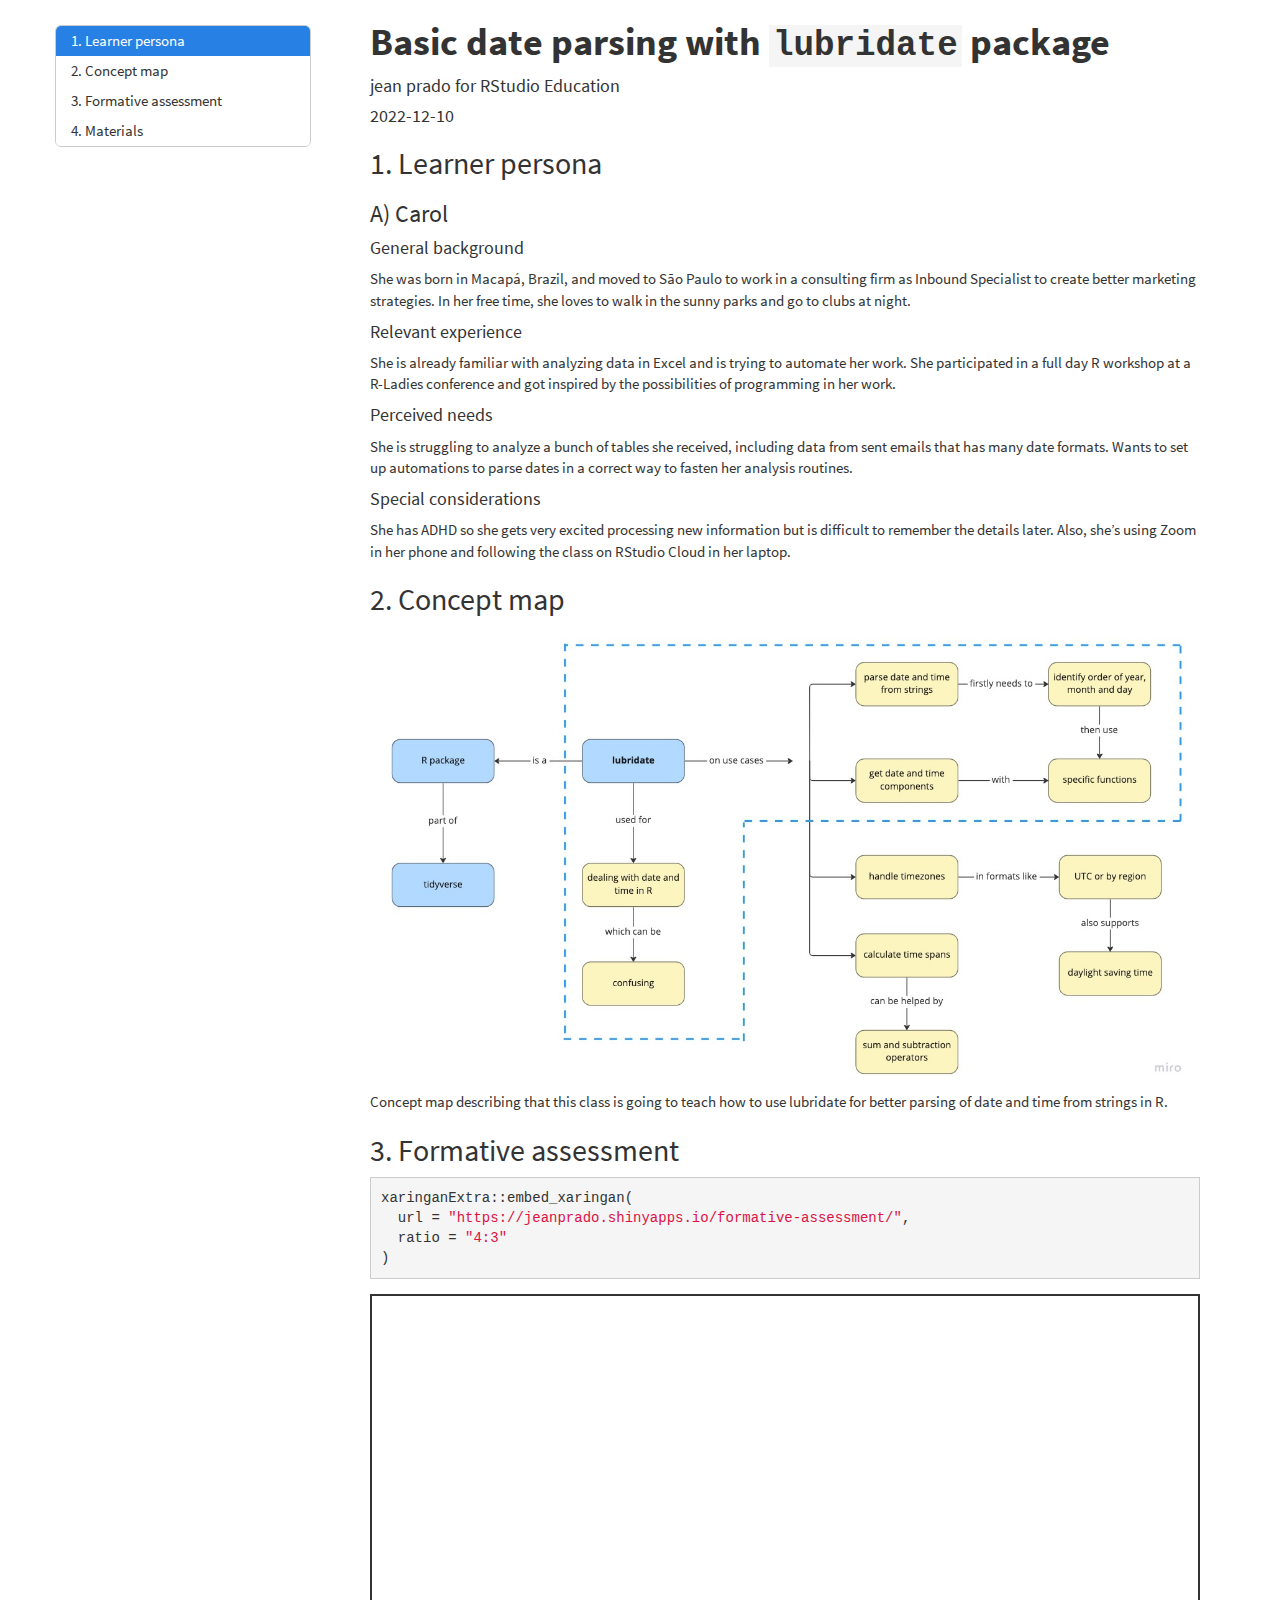
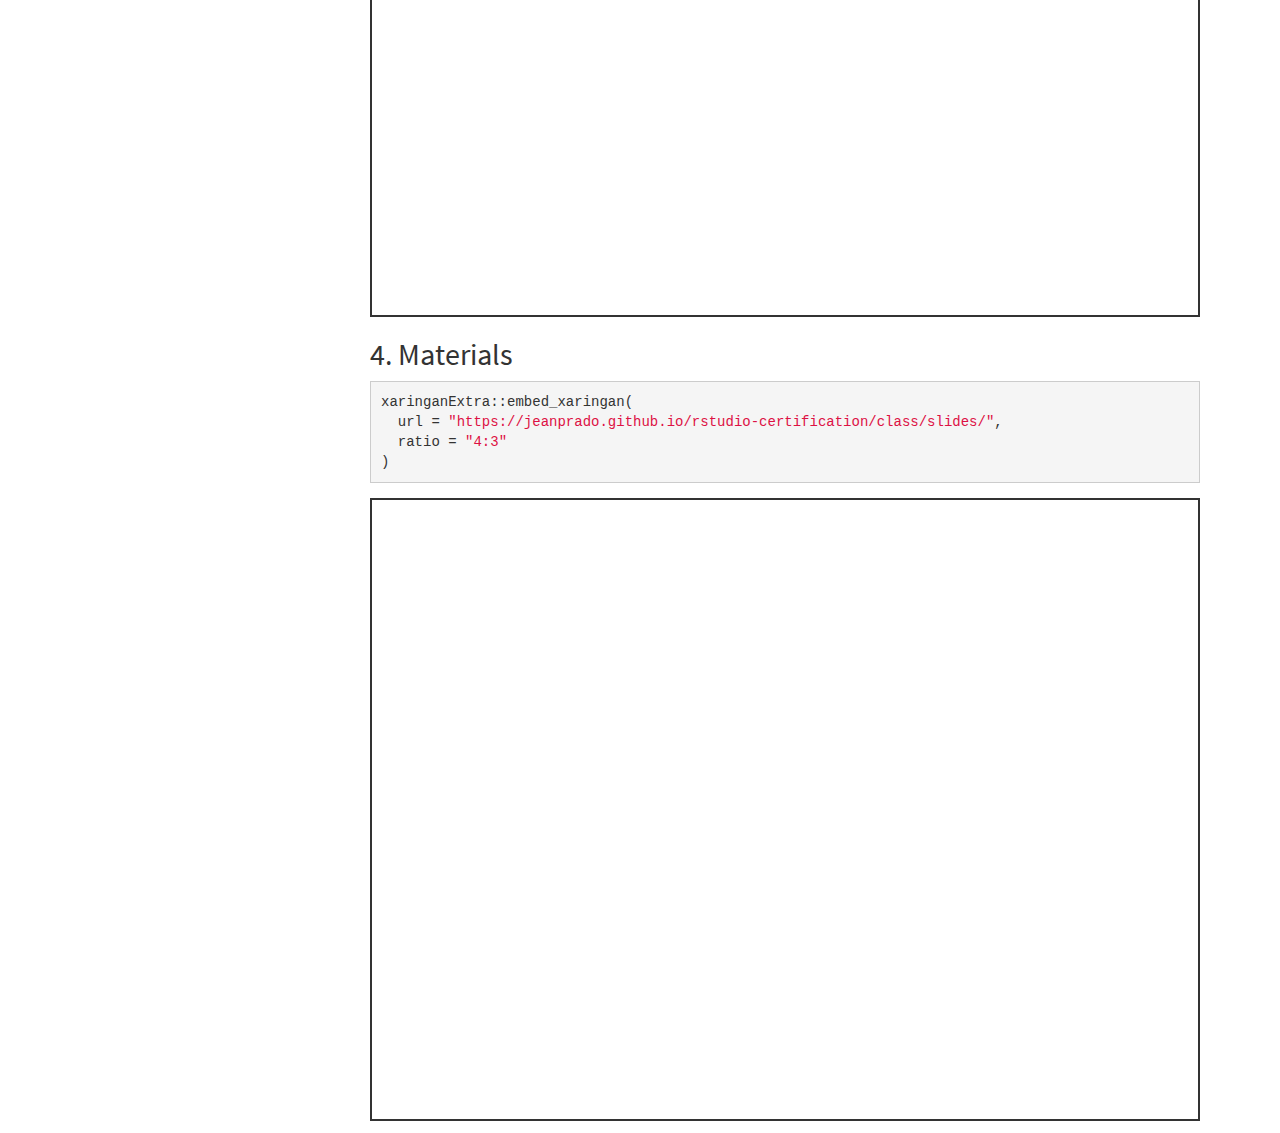
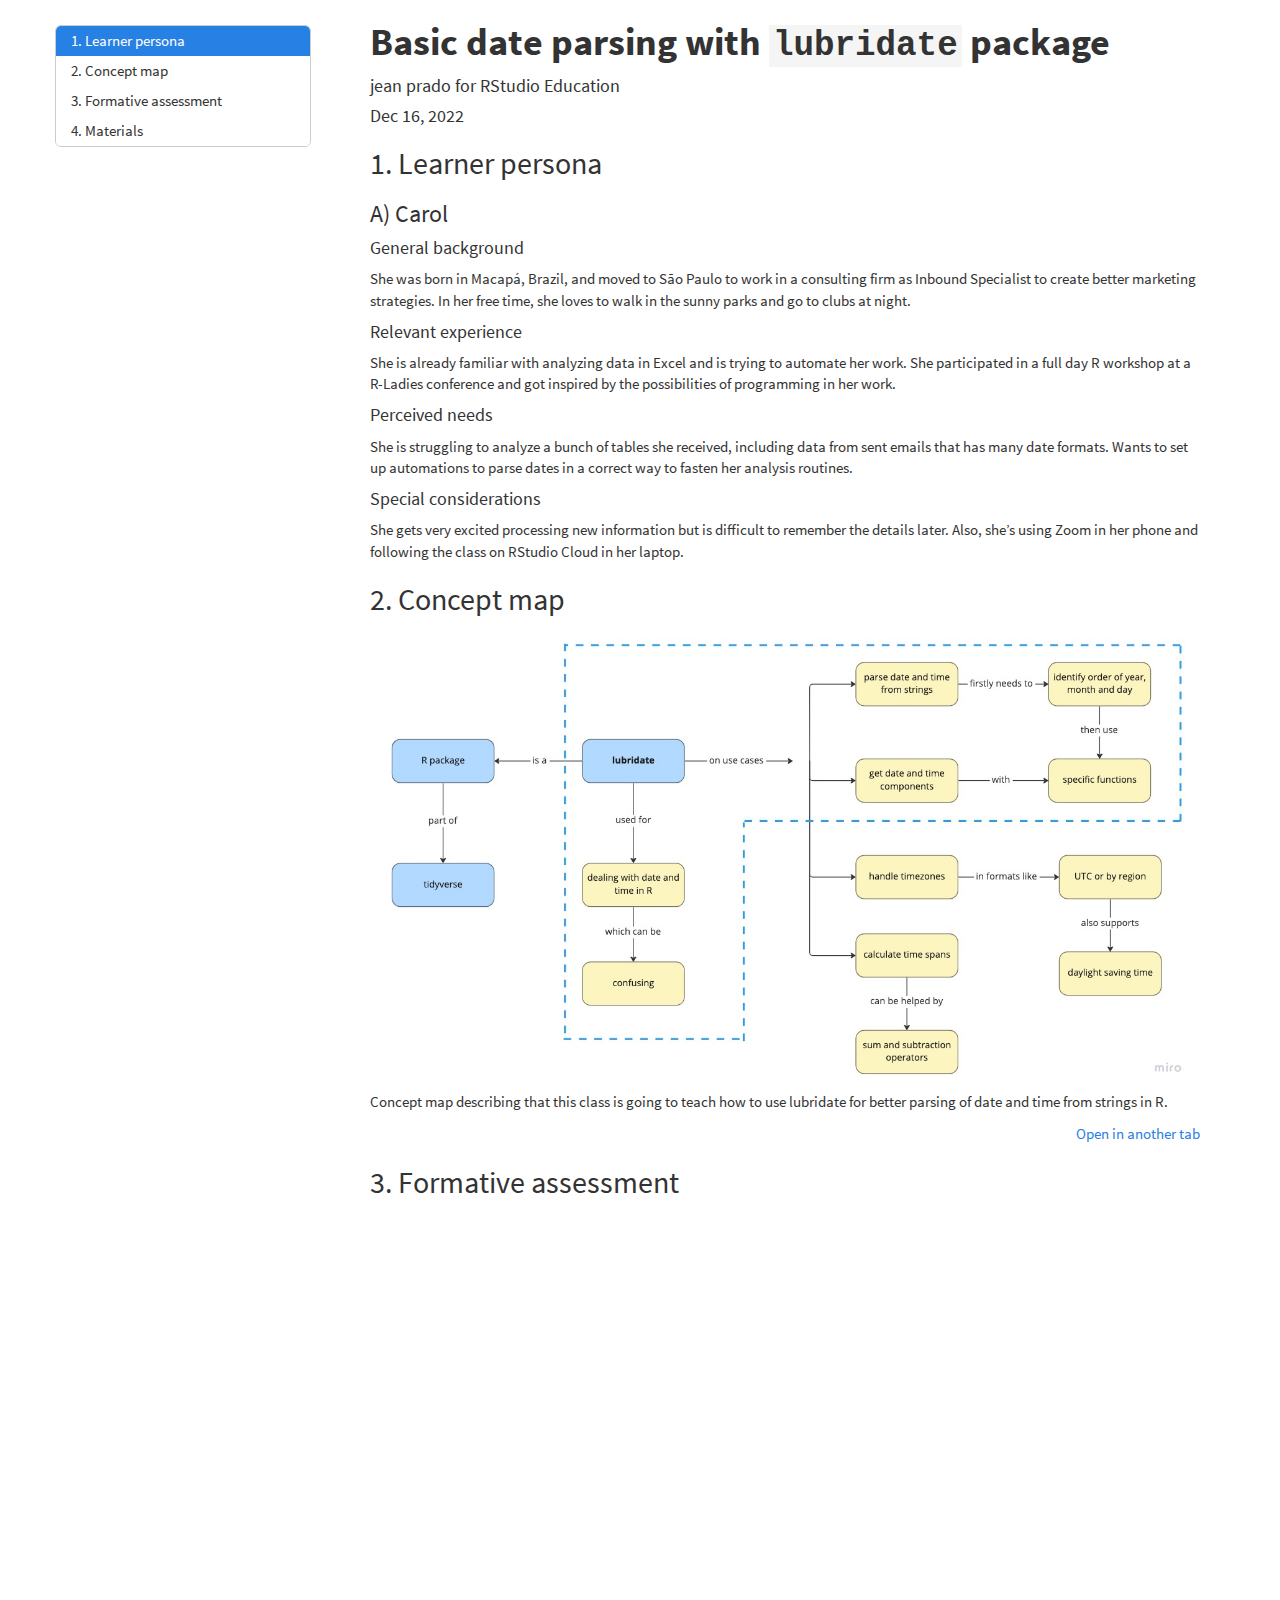
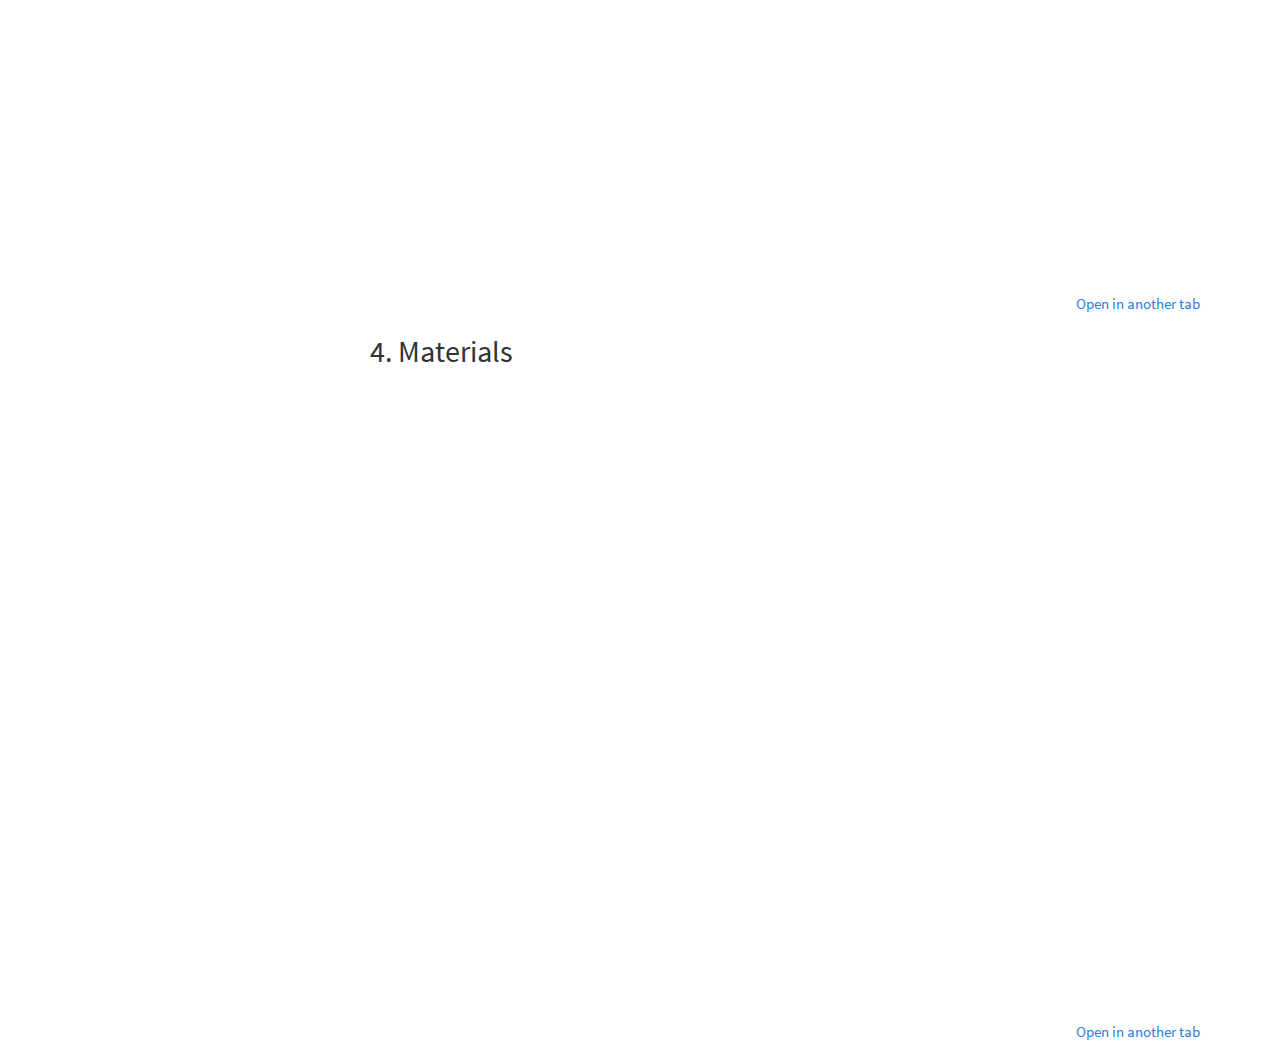
